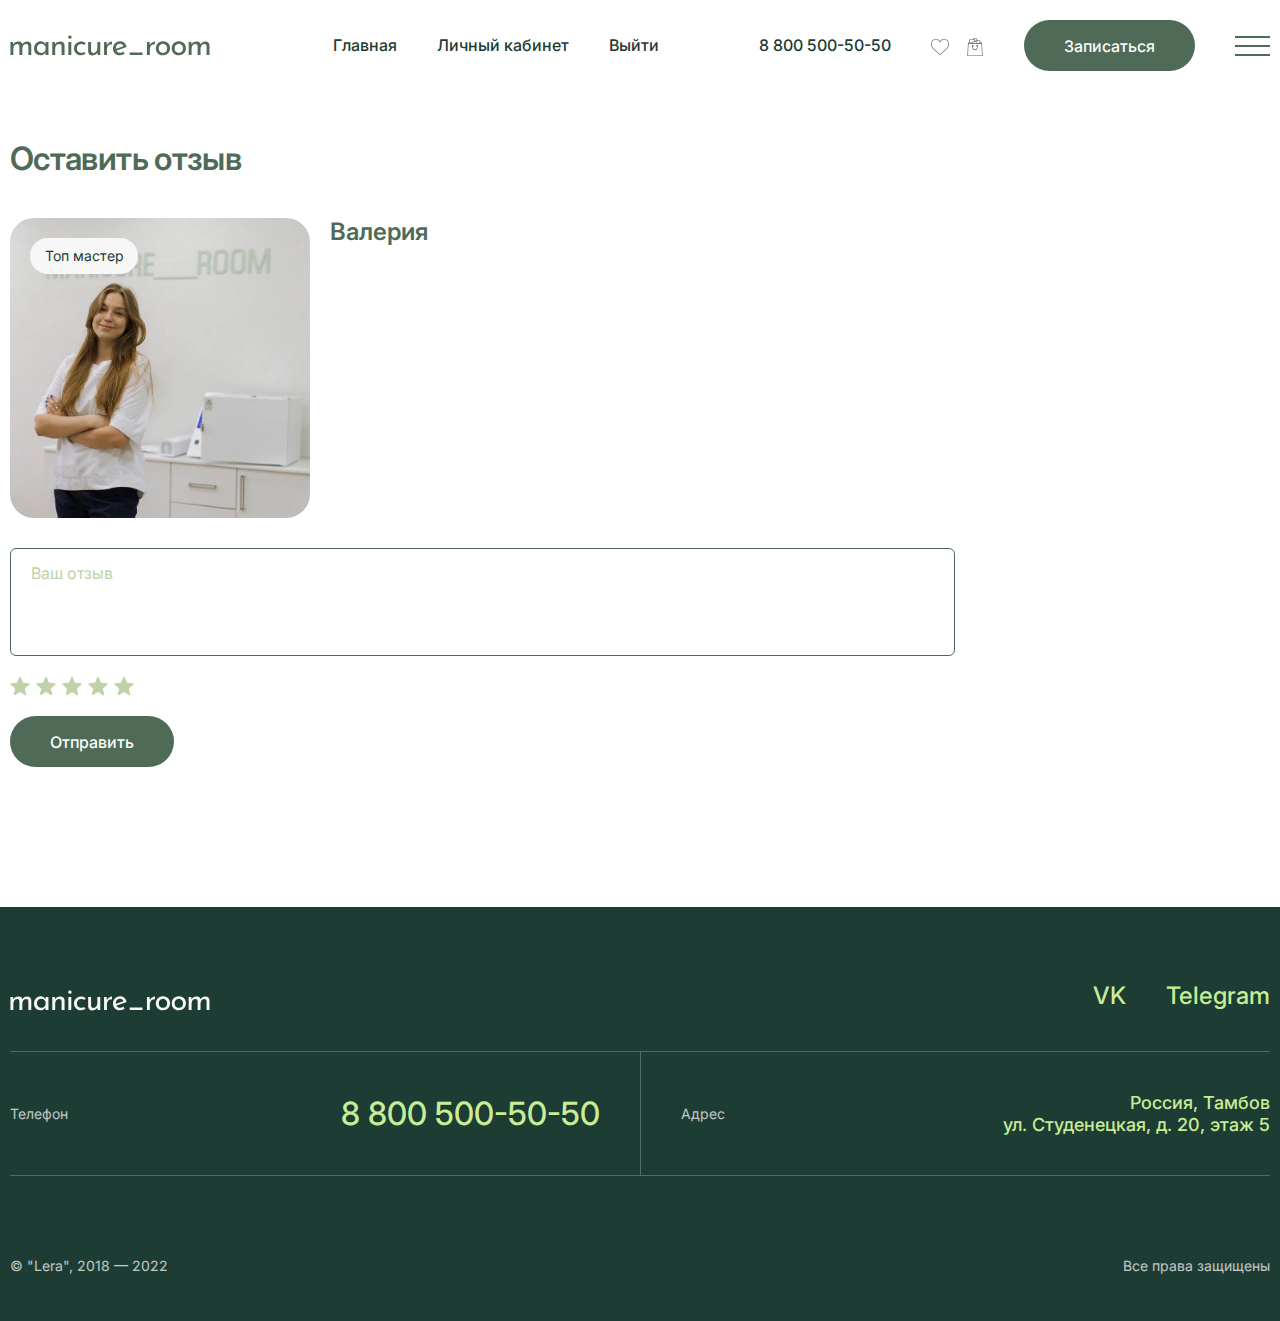
==== reviews-add.html @ ea7b8e36 "upd: Update 04.12" ====
<!DOCTYPE html>
<html lang="ru">

<head>
	<meta charset="UTF-8">
	<meta http-equiv="X-UA-Compatible" content="IE=edge">
	<meta name="viewport" content="width=device-width, initial-scale=1.0">
	<title>Lera - Добавить отзыв</title>
	<!-- styles -->
	<link rel="stylesheet" href="css/vendor.min.css">
	<link rel="stylesheet" href="css/app.min.css">
</head>

<body>
	<!-- wrapper -->
	<div class="wrapper">
		<!-- header -->
		<header class="header @@header" id="header">
			<div class="container">
				<div class="header__wrapper">
					<a href="index.html" class="header__logotype">
						<img src="img/logotype.svg" width="200px" height="21px" alt="Lera">
					</a>
					<nav class="nav header__nav">
						<ul class="nav__list">
							<li class="nav__item">
								<a href="index.html" class="nav__link">Главная</a>
							</li>
							<li class="nav__item">
								<a href="#" class="nav__link">Личный кабинет</a>
							</li>
							<li class="nav__item">
								<a href="#" class="nav__link">Выйти</a>
							</li>
							<!--<li class="nav__item @@services">
                        <a href="services.html" class="nav__link">Услуги и цены</a>
                    </li>
                    <li class="nav__item @@shop">
                        <a href="products.html" class="nav__link">Магазин</a>
                    </li>
                    <li class="nav__item @@contacts">
                        <a href="contacts.html" class="nav__link">Контакты</a>
                    </li>-->
						</ul>
					</nav>
					<div class="header__group">
						<a href="tel:88005005050" class="header__phone">8 800 500-50-50</a>
						<ul class="c-controls header__controls">
							<li class="c-controls__item">
								<a href="#" class="c-controls__elem">
									<svg class="c-controls__icon">
										<use xlink:href="img/sprite.svg#icon-like"></use>
									</svg>
									<!--<span class="c-controls__value">8</span>-->
								</a>
							</li>
							<li class="c-controls__item">
								<a href="#" class="c-controls__elem">
									<svg class="c-controls__icon">
										<use xlink:href="img/sprite.svg#icon-basket"></use>
									</svg>
									<!--<span class="c-controls__value">2</span>-->
								</a>
							</li>
						</ul>
						<a href="#" class="header__btn btn">Записаться</a>
						<button class="hamburger" id="hamburger-toggle" aria-label="Меню">
							<span class="hamburger__inner"></span>
							<span class="hamburger__inner"></span>
							<span class="hamburger__inner"></span>
						</button>
					</div>
				</div>
			</div>
		</header>
		<!-- end of header -->
		<!-- mobile menu -->
		<div class="mobile-menu" id="mobile-menu">
			<button class="mobile-menu__close" id="mobile-menu-close" aria-label="Закрыть">
				<svg class="mobile-menu__close-icon">
					<use xlink:href="img/sprite.svg#icon-close"></use>
				</svg>
			</button>
			<div class="mobile-menu__wrapper">
				<nav class="nav mobile-menu__nav">
					<ul class="nav__list">
						<li class="nav__item">
							<a href="index.html" class="nav__link">Главная</a>
						</li>
						<li class="nav__item">
							<a href="#" class="nav__link">Личный кабинет</a>
						</li>
						<li class="nav__item">
							<a href="#" class="nav__link">Редактировать</a>
						</li>
						<li class="nav__item">
							<a href="#" class="nav__link">Доход</a>
						</li>
						<li class="nav__item">
							<div class="nav__dropdown">
								<a href="#" class="nav__link">Статистика</a>
								<ul class="nav__submenu">
									<li class="nav__subitem">
										<a href="#" class="nav__sublink">Текстовый вид</a>
									</li>
									<li class="nav__subitem">
										<a href="#" class="nav__sublink">Графический вид</a>
									</li>
								</ul>
							</div>
						</li>
						<li class="nav__item">
							<div class="nav__dropdown">
								<a href="#" class="nav__link">Календари</a>
								<ul class="nav__submenu">
									<li class="nav__subitem">
										<a href="#" class="nav__sublink">Мой</a>
									</li>
									<li class="nav__subitem">
										<a href="#" class="nav__sublink">Ekaterina</a>
									</li>
									<li class="nav__subitem">
										<a href="#" class="nav__sublink">Irina</a>
									</li>
								</ul>
							</div>
						</li>
						<li class="nav__item">
							<a href="#" class="nav__link">Контакты</a>
						</li>
						<li class="nav__item">
							<a href="#" class="nav__link">Магазин</a>
						</li>
						<li class="nav__item">
							<a href="#" class="nav__link">Выйти</a>
						</li>
						<!--<li class="nav__item @@services">
                    <a href="services.html" class="nav__link">Услуги и цены</a>
                </li>
                <li class="nav__item @@shop">
                    <a href="products.html" class="nav__link">Магазин</a>
                </li>
                <li class="nav__item @@contacts">
                    <a href="contacts.html" class="nav__link">Контакты</a>
                </li>-->
					</ul>
				</nav>
				<div class="mobile-menu__group">
					<a href="tel:88005005050" class="mobile-menu__phone">8 800 500-50-50</a>
					<a href="#" class="mobile-menu__btn btn">Записаться</a>
				</div>
			</div>
		</div>
		<div class="mobile-menu-overlay" id="mobile-menu-overlay"></div>
		<!-- end of mobile mneu -->
		<!-- content -->
		<div class="wrapper__content">
			<!-- add reviews -->
			<div class="add-reviews" id="add-reviews">
				<div class="container">
					<div class="add-reviews__top">
						<h2 class="add-reviews__heading">Оставить отзыв</h2>
					</div>
					<div class="add-reviews__info">
						<picture class="add-reviews__img">
							<img src="img/masters-01.jpeg" alt="Image">
							<span class="add-reviews__status">Топ мастер</span>
						</picture>
						<div class="add-reviews__group">
							<h3 class="add-reviews__title">Валерия</h3>
						</div>
					</div>
					<form action="#" class="add-reviews-form add-reviews__form">
						<textarea class="textarea add-reviews-form__input" placeholder="Ваш отзыв" required></textarea>
						<div class="c-rating add-reviews-form__rating">
							<svg class="c-rating__star c-rating__star--active">
								<use xlink:href="img/sprite.svg#icon-star"></use>
							</svg>
							<svg class="c-rating__star c-rating__star--active">
								<use xlink:href="img/sprite.svg#icon-star"></use>
							</svg>
							<svg class="c-rating__star c-rating__star--active">
								<use xlink:href="img/sprite.svg#icon-star"></use>
							</svg>
							<svg class="c-rating__star c-rating__star--active">
								<use xlink:href="img/sprite.svg#icon-star"></use>
							</svg>
							<svg class="c-rating__star c-rating__star--active">
								<use xlink:href="img/sprite.svg#icon-star"></use>
							</svg>
						</div>
						<a href="signup-services.html" class="add-reviews-form__btn btn">Отправить</a>
					</form>
				</div>
			</div>
			<!-- end of add reviews -->
		</div>
		<!-- end of content -->
		<!-- footer -->
		<footer class="footer" id="footer">
			<div class="container">
				<div class="footer__wrapper footer__wrapper--top">
					<picture class="footer__logotype">
						<img src="img/logotype-white.svg" width="73px" height="30px" alt="Lera">
					</picture>
					<ul class="c-socials">
						<li class="c-socials__item">
							<a href="#" class="c-socials__link">VK</a>
						</li>
						<li class="c-socials__item">
							<a href="#" class="c-socials__link">Telegram</a>
						</li>
					</ul>
				</div>
				<div class="footer__wrapper footer__wrapper--main">
					<div class="footer__block">
						<span class="footer__help">Телефон</span>
						<a href="tel:88005005050" class="footer__number">8 800 500-50-50</a>
					</div>
					<div class="footer__block">
						<span class="footer__help">Адрес</span>
						<address class="footer__address">Россия, Тамбов <br>ул. Студенецкая, д. 20, этаж 5</address>
					</div>
				</div>
				<div class="footer__wrapper footer__wrapper--bottom">
					<p class="footer__copyright">© "Lera", 2018 — 2022</p>
					<p class="footer__copyright">Все права защищены</p>
				</div>
			</div>
		</footer>
		<!-- end of footer -->
	</div>
	<!-- end of wrapper -->
	<!-- scripts -->
	<script src="js/vendor.min.js"></script>
	<script src="js/app.min.js"></script>
</body>

</html>
---- css/app.min.css ----
body{position:relative;overflow-x:hidden;font-family:"Inter",sans-serif;font-size:16px;line-height:1.4;color:#1d3c34}ul,ol,li{display:block;padding:0;margin:0;list-style:none}h1,h2,h3,h4,h5,h6{margin:0;font-weight:normal}p{margin:0}a{display:inline-block;color:#1d3c34;text-decoration:none;-webkit-transition:all .25s ease-in-out;-o-transition:all .25s ease-in-out;transition:all .25s ease-in-out}a:hover{text-decoration:none;color:#1d3c34}a:active{color:#1d3c34}input[type=number]{-moz-appearance:textfield}input[type=number]::-webkit-outer-spin-button,input[type=number]::-webkit-inner-spin-button{display:none;-webkit-appearance:none;appearance:none;margin:0}input:-webkit-autofill{-webkit-animation-name:autofill;-webkit-animation-fill-mode:both}input:-webkit-autofill,input:-webkit-autofill:hover,input:-webkit-autofill:focus,input:-webkit-autofill:active{-webkit-box-shadow:0 0 0 30px #fff inset !important;border-radius:8px}picture{display:block}img{max-width:100%}svg{-webkit-transition:all .25s ease-in-out;-o-transition:all .25s ease-in-out;transition:all .25s ease-in-out}section+section{margin-top:100px}@media screen and (max-width: 767px){section+section{margin-top:50px}}.scroll-disabled{overflow:hidden}.container{margin:0 auto;padding:0 10px;max-width:1380px;width:100%}.btn{display:-webkit-box;display:-ms-flexbox;display:flex;-webkit-box-align:center;-ms-flex-align:center;align-items:center;-webkit-box-pack:center;-ms-flex-pack:center;justify-content:center;padding:17.5px 40px;width:-webkit-fit-content;width:-moz-fit-content;width:fit-content;font-size:16px;font-weight:500;line-height:1;color:#fbfbfb;background:#4f6b57;border:none;border-radius:50px;-webkit-transition:all .25s ease-in-out;-o-transition:all .25s ease-in-out;transition:all .25s ease-in-out}.btn:focus{outline:none}.btn:hover{color:#fbfbfb}.btn--lg{padding:25.5px 50px}.btn--white{color:#4f6b57;background:#fff}@media screen and (hover: hover){.btn:hover{background:#c0d2a7}}.input{-webkit-appearance:none;-moz-appearance:none;appearance:none;display:block;padding:14.75px 40px 14.75px 20px;width:100%;font-size:16px;font-weight:normal;line-height:1;color:#1d3c34;background:rgba(0,0,0,0);border:1px solid #4f6b57;border-radius:6px}.input::-webkit-input-placeholder{color:#c0d2a7}.input::-moz-placeholder{color:#c0d2a7}.input:-ms-input-placeholder{color:#c0d2a7}.input::-ms-input-placeholder{color:#c0d2a7}.input::placeholder{color:#c0d2a7}.input:focus{outline:none}.textarea{-webkit-appearance:none;-moz-appearance:none;appearance:none;resize:none;display:block;padding:14.75px 40px 14.75px 20px;width:100%;min-height:108px;font-size:16px;font-weight:normal;line-height:18px;color:#1d3c34;background:rgba(0,0,0,0);border:1px solid #4f6b57;border-radius:6px}.textarea::-webkit-input-placeholder{color:#c0d2a7}.textarea::-moz-placeholder{color:#c0d2a7}.textarea:-ms-input-placeholder{color:#c0d2a7}.textarea::-ms-input-placeholder{color:#c0d2a7}.textarea::placeholder{color:#c0d2a7}.textarea:focus{outline:none}.input-value{position:relative}.input-value::after{content:"₽";position:absolute;top:50%;right:20px;-webkit-transform:translateY(-50%);-ms-transform:translateY(-50%);transform:translateY(-50%)}.input-value__input{-webkit-appearance:none;-moz-appearance:none;appearance:none;display:block;padding:14.75px 40px 14.75px 20px;width:100%;font-size:16px;font-weight:normal;line-height:1;color:#1d3c34;background:rgba(0,0,0,0);border:1px solid #4f6b57;border-radius:6px}.input-value__input::-webkit-input-placeholder{color:#c0d2a7}.input-value__input::-moz-placeholder{color:#c0d2a7}.input-value__input:-ms-input-placeholder{color:#c0d2a7}.input-value__input::-ms-input-placeholder{color:#c0d2a7}.input-value__input::placeholder{color:#c0d2a7}.input-value__input:focus{outline:none}.square-checkbox{display:block;margin:0;overflow:hidden;cursor:pointer}@media screen and (hover: hover){.square-checkbox:hover .square-checkbox__inner{background:#f7f7f7}}.square-checkbox__input{display:none}.square-checkbox__input:checked~.square-checkbox__inner .square-checkbox__icon{background:#c0d2a7;border-color:#c0d2a7}.square-checkbox__input:checked~.square-checkbox__inner .square-checkbox__icon::before{opacity:1}.square-checkbox__input:checked~.square-checkbox__inner .square-checkbox__elem{-webkit-text-stroke:.3px;color:#4f6b57}.square-checkbox__inner{display:-webkit-box;display:-ms-flexbox;display:flex;-webkit-box-pack:justify;-ms-flex-pack:justify;justify-content:space-between;padding:16px 12px;width:100%;border-radius:10px;-webkit-transition:all .25s ease-in-out;-o-transition:all .25s ease-in-out;transition:all .25s ease-in-out}.square-checkbox__group{display:-webkit-box;display:-ms-flexbox;display:flex}.square-checkbox__icon{display:-webkit-box;display:-ms-flexbox;display:flex;-webkit-box-align:center;-ms-flex-align:center;align-items:center;-webkit-box-pack:center;-ms-flex-pack:center;justify-content:center;margin-right:10px;min-width:20px;width:20px;height:20px;border:1px solid #1d3c34;border-radius:4px;-webkit-transition:all .25s ease-in-out;-o-transition:all .25s ease-in-out;transition:all .25s ease-in-out}.square-checkbox__icon::before{content:"";display:block;min-width:14px;width:14px;height:14px;opacity:0;background-image:url(../img/sprite.svg#icon-mark);background-repeat:no-repeat;background-size:contain;background-position:center center;-webkit-transition:all .25s ease-in-out;-o-transition:all .25s ease-in-out;transition:all .25s ease-in-out}.square-checkbox__group+.square-checkbox__elem,.square-checkbox__elem+.square-checkbox__elem{margin-left:20px;white-space:nowrap}.square-checkbox__elem{display:block;font-size:16px;font-weight:normal;text-align:left;color:#1d3c34;-webkit-transition:all .25s ease-in-out;-o-transition:all .25s ease-in-out;transition:all .25s ease-in-out}.default-select .ss-main{width:-webkit-fit-content;width:-moz-fit-content;width:fit-content}.default-select .ss-main .ss-single-selected{padding:0;width:100%;height:100%;font-size:16px;font-weight:normal;line-height:1;color:#1d3c34;background:rgba(0,0,0,0);border:none;border-radius:0}.default-select .ss-main .ss-single-selected .placeholder .ss-disabled{color:#c0d2a7}.default-select .ss-main .ss-single-selected .placeholder{line-height:1}.default-select .ss-main .ss-single-selected .ss-arrow{margin:0 0 0 10px}.default-select .ss-main .ss-single-selected .ss-arrow span{padding:0;margin:0;width:16px;height:16px;background-image:url(../img/sprite.svg#icon-caret);background-repeat:no-repeat;background-size:contain;background-position:center center;border:0;-webkit-transform:none;-ms-transform:none;transform:none;-webkit-transition:all .25s ease-in-out;-o-transition:all .25s ease-in-out;transition:all .25s ease-in-out}.default-select .ss-main .ss-single-selected .ss-arrow span.arrow-up{-webkit-transform:translateY(0) rotate(180deg);-ms-transform:translateY(0) rotate(180deg);transform:translateY(0) rotate(180deg);margin:0}.default-select .ss-main .ss-single-selected .ss-arrow span.arrow-down{-webkit-transform:rotate(0);-ms-transform:rotate(0);transform:rotate(0)}.default-select .ss-main .ss-single-selected.ss-open-below,.default-select .ss-main .ss-single-selected.ss-open-above{border-radius:6px}.default-select .ss-main .ss-single-selected.ss-open-below+*{margin-top:7px}.default-select .ss-main .ss-single-selected.ss-open-above+*{-webkit-transform:scale(1) translateY(-7px);-ms-transform:scale(1) translateY(-7px);transform:scale(1) translateY(-7px);border-radius:6px}.default-select .ss-content .ss-search{display:none}.default-select .ss-content{z-index:99 !important;margin:0;margin-left:-17px;min-width:-webkit-min-content;min-width:-moz-min-content;min-width:min-content;width:-webkit-max-content;width:-moz-max-content;width:max-content;color:#4f6b57;background:#fff;border:1px solid #4f6b57;border-radius:6px}@media screen and (max-width: 767px){.default-select .ss-content{margin-left:0}}.default-select .ss-content .ss-list{padding:5px 0;max-height:118px}.default-select .ss-content .ss-list .ss-option{padding:10px 15px;font-size:16px;font-weight:normal;line-height:1;color:#1d3c34;cursor:pointer;-webkit-transition:all .25s ease-in-out;-o-transition:all .25s ease-in-out;transition:all .25s ease-in-out}.default-select .ss-content .ss-list .ss-option.ss-disabled:not(.ss-option-selected){display:none}.default-select .ss-option:first-child.ss-disabled.ss-option-selected{display:none}.default-select .ss-content .ss-list .ss-option.ss-disabled{display:none}.default-select .ss-content .ss-list .ss-option:hover,.default-select .ss-content .ss-list .ss-option.ss-highlighted{color:#4f6b57;background:rgba(0,0,0,0)}.default-select .ss-arrow .arrow-down{width:auto;height:auto;background:none}.multiple-select{margin-top:20px}.multiple-select .ss-main{width:100%}.multiple-select .ss-main .ss-multi-selected{padding:0;color:"Inter",sans-serif;background:rgba(0,0,0,0);border:1px solid #4f6b57;border-radius:6px}.multiple-select .ss-main .ss-multi-selected .ss-values .ss-disabled{margin:0;padding:5px 0 17px 0;font-size:16px;font-weight:normal;line-height:1}.multiple-select .ss-main .ss-multi-selected .ss-add{margin:19px 16px 0 5px}.multiple-select .ss-main .ss-multi-selected .ss-values{padding:12px 16px;margin-bottom:-12px}.multiple-select .ss-main .ss-multi-selected .ss-values .ss-value{margin:0;margin-right:12px;margin-bottom:12px;padding:6px;line-height:1;text-align:left}.multiple-select .ss-main .ss-single-selected{padding:0;width:100%;height:100%;font-size:16px;font-weight:normal;line-height:1;color:#1d3c34;background:rgba(0,0,0,0);border:none;border-radius:0}.multiple-select .ss-main .ss-single-selected .placeholder .ss-disabled{color:#c0d2a7}.multiple-select .ss-main .ss-single-selected .placeholder{line-height:1}.multiple-select .ss-main .ss-single-selected .ss-arrow{margin:0 0 0 10px}.multiple-select .ss-main .ss-single-selected .ss-arrow span{padding:0;margin:0;width:16px;height:16px;background-image:url(../img/sprite.svg#icon-caret);background-repeat:no-repeat;background-size:contain;background-position:center center;border:0;-webkit-transform:none;-ms-transform:none;transform:none;-webkit-transition:all .25s ease-in-out;-o-transition:all .25s ease-in-out;transition:all .25s ease-in-out}.multiple-select .ss-main .ss-single-selected .ss-arrow span.arrow-up{-webkit-transform:translateY(0) rotate(180deg);-ms-transform:translateY(0) rotate(180deg);transform:translateY(0) rotate(180deg);margin:0}.multiple-select .ss-main .ss-single-selected .ss-arrow span.arrow-down{-webkit-transform:rotate(0);-ms-transform:rotate(0);transform:rotate(0)}.multiple-select .ss-main .ss-single-selected.ss-open-below,.multiple-select .ss-main .ss-single-selected.ss-open-above{border-radius:6px}.multiple-select .ss-main .ss-single-selected.ss-open-below+*{margin-top:7px}.multiple-select .ss-main .ss-single-selected.ss-open-above+*{-webkit-transform:scale(1) translateY(-7px);-ms-transform:scale(1) translateY(-7px);transform:scale(1) translateY(-7px);border-radius:6px}.multiple-select .ss-content .ss-search{display:none}.multiple-select .ss-content{z-index:99 !important;margin:0;width:100%;color:#4f6b57;background:#fff;border:1px solid #4f6b57;border-radius:6px}@media screen and (max-width: 767px){.multiple-select .ss-content{margin-left:0}}.multiple-select .ss-content .ss-list{padding:5px 0;max-height:260px}.multiple-select .ss-main .ss-multi-selected .ss-values .ss-value{font-size:14px;color:#fff;background:#c0d2a7}.multiple-select .ss-optgroup-label{font-size:20px;font-weight:bold;text-transform:capitalize}.multiple-select .ss-content .ss-list .ss-option{padding:10px 15px;font-size:16px;font-weight:normal;line-height:1;color:#1d3c34;cursor:pointer;-webkit-transition:all .25s ease-in-out;-o-transition:all .25s ease-in-out;transition:all .25s ease-in-out}.multiple-select .ss-content .ss-list .ss-option.ss-disabled:not(.ss-option-selected){display:none}.multiple-select .ss-option:first-child.ss-disabled.ss-option-selected{display:none}.multiple-select .ss-content .ss-list .ss-option.ss-disabled{display:none}.multiple-select .ss-content .ss-list .ss-option:hover,.multiple-select .ss-content .ss-list .ss-option.ss-highlighted{color:#4f6b57;background:rgba(0,0,0,0)}.multiple-select .ss-arrow .arrow-down{width:auto;height:auto;background:none}.select-box{position:relative}.select-box__selected{display:-webkit-box;display:-ms-flexbox;display:flex;-webkit-box-align:center;-ms-flex-align:center;align-items:center;overflow:hidden;padding:28px 50px 28px 20px;width:100%;font-size:16px;font-weight:normal;line-height:1;color:#1d3c34;background:#c0d2a7;border-radius:6px;-webkit-box-ordinal-group:1;-ms-flex-order:0;order:0;cursor:pointer;-webkit-user-select:none;-moz-user-select:none;-ms-user-select:none;user-select:none}.select-box__selected::after{content:"";position:absolute;top:50%;right:20px;-webkit-transform:translateY(-50%);-ms-transform:translateY(-50%);transform:translateY(-50%);display:block;width:16px;height:16px;background-image:url(../img/sprite.svg#icon-caret);background-repeat:no-repeat;background-size:contain;background-position:center center;-webkit-transition:-webkit-transform .4s;transition:-webkit-transform .4s;-o-transition:transform .4s;transition:transform .4s;transition:transform .4s, -webkit-transform .4s}.select-box__selected--active::after{-webkit-transform:rotate(-180deg);-ms-transform:rotate(-180deg);transform:rotate(-180deg)}.select-box__value{display:block;margin-right:10px;padding:6px 2px;min-width:40px;text-align:center;color:#f7f7f7;background:#4f6b57;border-radius:50px}.select-box__container{position:absolute;top:84px;z-index:10;width:100%;padding:5px 0;visibility:hidden;opacity:0;background:#c0d2a7;border-radius:6px;-webkit-transition:all .25s ease;-o-transition:all .25s ease;transition:all .25s ease;pointer-events:none}.select-box__container--active{visibility:visible;opacity:1;pointer-events:all}.select-box__container--active .select-box__option{opacity:1;-webkit-transition:opacity .25s ease-in-out .05s,color .25s ease-in-out;-o-transition:opacity .25s ease-in-out .05s,color .25s ease-in-out;transition:opacity .25s ease-in-out .05s,color .25s ease-in-out}.select-box__wrap{max-height:258px;overflow-y:auto}.select-box__scroll{overflow:hidden}.select-box__option{padding:15px 20px;width:100%;min-width:-webkit-max-content;min-width:-moz-max-content;min-width:max-content;opacity:0;-webkit-transition:opacity .25s ease-in-out,color .25s ease-in-out;-o-transition:opacity .25s ease-in-out,color .25s ease-in-out;transition:opacity .25s ease-in-out,color .25s ease-in-out}@media screen and (hover: hover){.select-box__option:hover{color:#4f6b57}}.select-box__radio{display:none}.select-box__radio:checked+label{color:#1d3c34}.select-box__label{display:-webkit-box;display:-ms-flexbox;display:flex;-webkit-box-align:center;-ms-flex-align:center;align-items:center;margin:0;font-size:16px;font-weight:normal;cursor:pointer}.flatpickr-calendar{overflow:hidden;border:1px solid #1d3c34;-webkit-box-shadow:none;box-shadow:none}.flatpickr-calendar::before,.flatpickr-calendar::after{display:none}.flatpickr-calendar .flatpickr-prev-month::before{content:"";display:block;min-width:18px;width:18px;height:18px;background-image:url(../img/sprite.svg#icon-arrow-right);background-repeat:no-repeat;background-size:contain;background-position:center center;-webkit-transform:rotate(180deg);-ms-transform:rotate(180deg);transform:rotate(180deg)}.flatpickr-calendar .flatpickr-next-month::before{content:"";display:block;min-width:18px;width:18px;height:18px;background-image:url(../img/sprite.svg#icon-arrow-right);background-repeat:no-repeat;background-size:contain;background-position:center center}.flatpickr-calendar .flatpickr-months .flatpickr-prev-month svg,.flatpickr-calendar .flatpickr-months .flatpickr-next-month svg{display:none}.flatpickr-calendar .numInputWrapper:hover{background:#f7f7f7}.flatpickr-calendar .numInputWrapper span{border-color:#f7f7f7}.flatpickr-calendar .numInputWrapper span.arrowUp:after{border-bottom:4px solid #1d3c34}.flatpickr-calendar .flatpickr-current-month .numInputWrapper span.arrowDown:after{border-top:4px solid #1d3c34}.flatpickr-calendar .flatpickr-current-month input.cur-year{font-weight:normal;color:#1d3c34}.flatpickr-calendar span.flatpickr-weekday{color:#1d3c34}.flatpickr-calendar .flatpickr-day.today{border-color:#c0d2a7}.flatpickr-calendar .flatpickr-day{color:#1d3c34}.flatpickr-calendar .flatpickr-day.flatpickr-disabled{background:rgba(0,0,0,.05)}.flatpickr-calendar .flatpickr-day.inRange,.flatpickr-calendar .flatpickr-day.prevMonthDay.inRange,.flatpickr-calendar .flatpickr-day.nextMonthDay.inRange,.flatpickr-calendar .flatpickr-day.today.inRange,.flatpickr-calendar .flatpickr-day.prevMonthDay.today.inRange,.flatpickr-calendar .flatpickr-day.nextMonthDay.today.inRange,.flatpickr-calendar .flatpickr-day:hover,.flatpickr-calendar .flatpickr-day.prevMonthDay:hover,.flatpickr-calendar .flatpickr-day.nextMonthDay:hover,.flatpickr-calendar .flatpickr-day:focus,.flatpickr-calendar .flatpickr-day.prevMonthDay:focus,.flatpickr-calendar .flatpickr-day.nextMonthDay:focus{color:#1d3c34;background:#f7f7f7;border-color:#f7f7f7}.flatpickr-calendar .flatpickr-day.selected,.flatpickr-calendar .flatpickr-day.startRange,.flatpickr-calendar .flatpickr-day.endRange,.flatpickr-calendar .flatpickr-day.selected.inRange,.flatpickr-calendar .flatpickr-day.startRange.inRange,.flatpickr-calendar .flatpickr-day.endRange.inRange,.flatpickr-calendar .flatpickr-day.selected:focus,.flatpickr-calendar .flatpickr-day.startRange:focus,.flatpickr-calendar .flatpickr-day.endRange:focus,.flatpickr-calendar .flatpickr-day.selected:hover,.flatpickr-calendar .flatpickr-day.startRange:hover,.flatpickr-calendar .flatpickr-day.endRange:hover,.flatpickr-calendar .flatpickr-day.selected.prevMonthDay,.flatpickr-calendar .flatpickr-day.startRange.prevMonthDay,.flatpickr-calendar .flatpickr-day.endRange.prevMonthDay,.flatpickr-calendar .flatpickr-day.selected.nextMonthDay,.flatpickr-calendar .flatpickr-day.startRange.nextMonthDay,.flatpickr-calendar .flatpickr-day.endRange.nextMonthDay{color:#fff;background:#c0d2a7;border-color:#c0d2a7}.flatpickr-calendar .flatpickr-time input{color:#1d3c34}.flatpickr-calendar .flatpickr-time input:hover,.flatpickr-calendar .flatpickr-time .flatpickr-am-pm:hover,.flatpickr-calendar .flatpickr-time input:focus,.flatpickr-calendar .flatpickr-time .flatpickr-am-pm:focus{background:#f7f7f7}.xdsoft_datetimepicker{background:#fff !important;border:1px solid #4f6b57 !important;border-radius:10px !important}.xdsoft_datetimepicker .xdsoft_calendar td.xdsoft_default,.xdsoft_datetimepicker .xdsoft_timepicker .xdsoft_time_box>div>div.xdsoft_current{background:#c0d2a7 !important;-webkit-box-shadow:#c0d2a7 0 1px 3px 0 inset !important;box-shadow:#c0d2a7 0 1px 3px 0 inset !important}.xdsoft_datetimepicker .xdsoft_calendar th{color:#4f6b57 !important;background:#fbfbfb !important}.xdsoft_datetimepicker .xdsoft_calendar td.xdsoft_other_month,.xdsoft_datetimepicker .xdsoft_calendar td.xdsoft_disabled,.xdsoft_datetimepicker .xdsoft_time_box>div>div.xdsoft_disabled{opacity:.2 !important}.xdsoft_datetimepicker .xdsoft_calendar td:not(.xdsoft_disabled),.xdsoft_datetimepicker .xdsoft_calendar th:not(.xdsoft_disabled){color:#4f6b57 !important;background:#fff !important;border:1px solid #4f6b57 !important}.xdsoft_date.xdsoft_disabled{opacity:.2 !important;border:1px solid #4f6b57 !important}.xdsoft_datetimepicker .xdsoft_calendar td:hover,.xdsoft_datetimepicker .xdsoft_timepicker .xdsoft_time_box>div>div:hover{color:#fff !important;background:#c0d2a7 !important}.xdsoft_datetimepicker .xdsoft_timepicker .xdsoft_time_box{border-bottom:1px solid #4f6b57 !important}.xdsoft_datetimepicker .xdsoft_calendar td.xdsoft_current{color:#fff !important;background:#c0d2a7 !important;-webkit-box-shadow:#c0d2a7 0 1px 3px 0 inset !important;box-shadow:#c0d2a7 0 1px 3px 0 inset !important}.xdsoft_datetimepicker .xdsoft_calendar td.xdsoft_today{font-weight:bold !important;color:#4f6b57 !important;background:#fff !important;-webkit-box-shadow:#fff 0 1px 3px 0 inset !important;box-shadow:#fff 0 1px 3px 0 inset !important}.xdsoft_time_box{border:1px solid #4f6b57 !important}.xdsoft_time_box.xdsoft_scroller_box{border-top:none !important}.xdsoft_datetimepicker .xdsoft_timepicker .xdsoft_time_box>div>div{color:#4f6b57 !important;background:#f7f7f7 !important;border-top:1px solid #4f6b57 !important}.xdsoft_time:last-child{border-bottom:1px solid #4f6b57 !important}.xdsoft_datetimepicker .xdsoft_label{color:#4f6b57 !important}@-webkit-keyframes autofill{to{color:inherit;background:rgba(0,0,0,0)}}@keyframes autofill{to{color:inherit;background:rgba(0,0,0,0)}}.c-controls{display:-webkit-box;display:-ms-flexbox;display:flex;-webkit-box-align:center;-ms-flex-align:center;align-items:center}.c-controls__item+.c-controls__item{margin-left:17px}.c-controls__elem{position:relative}.c-controls__icon{min-width:18px;width:18px;height:18px;color:#4f6b57}.c-controls__value{position:absolute;top:-7px;right:-7px;display:block;min-width:15px;width:15px;height:15px;font-size:11px;font-weight:normal;line-height:15px;text-align:center;color:#fbf8f2;background:#4f6b57;border-radius:50%}.c-socials{display:-webkit-box;display:-ms-flexbox;display:flex;-webkit-box-align:center;-ms-flex-align:center;align-items:center}.c-socials--dark .c-socials__link{color:#1d3c34}.c-socials--dark .c-socials__link:hover{color:#c8ed95}@media screen and (hover: hover){.c-socials--dark .c-socials__link:hover{color:#c0d2a7}}.c-socials__item+.c-socials__item{margin-left:40px}@media screen and (max-width: 767px){.c-socials__item+.c-socials__item{margin-left:25px}}.c-socials__link{display:block;font-size:24px;font-weight:500;line-height:1.2;color:#c8ed95}.c-socials__link:hover{color:#c8ed95}@media screen and (hover: hover){.c-socials__link:hover{color:#c0d2a7}}@media screen and (max-width: 767px){.c-accordeon{display:none}}.c-accordeon__item{padding-bottom:25px;border-bottom:1px solid #4f6b57;-webkit-transition:all .2s linear;-o-transition:all .2s linear;transition:all .2s linear}.c-accordeon__item.is--open .c-accordeon__trigger::after{-webkit-transform:rotate(135deg);-ms-transform:rotate(135deg);transform:rotate(135deg)}.c-accordeon__item.is--open .c-accordeon__img{min-width:270px;width:270px;height:270px}@media screen and (min-width: 768px)and (max-width: 1023px){.c-accordeon__item.is--open .c-accordeon__img{min-width:240px;width:240px;height:240px}}.c-accordeon__item.is--open .c-accordeon__group{padding-left:80px}@media screen and (min-width: 768px)and (max-width: 1023px){.c-accordeon__item.is--open .c-accordeon__group{padding-left:40px}}.c-accordeon__item.is--open .c-accordeon__rating .c-rating__star{min-width:20px;width:20px;height:20px}.c-accordeon__item.is--open .c-accordeon__inner{opacity:1;-webkit-transition:all .2s linear .2s;-o-transition:all .2s linear .2s;transition:all .2s linear .2s}.c-accordeon__item+.c-accordeon__item{margin-top:25px}@media screen and (max-width: 767px){.c-accordeon__item+.c-accordeon__item{margin-top:20px}}.c-accordeon__trigger{position:relative;display:-webkit-box;display:-ms-flexbox;display:flex;-webkit-box-align:start;-ms-flex-align:start;align-items:flex-start;padding:0;width:100%;text-align:left;color:#1d3c34;background:rgba(0,0,0,0);border:none;border-radius:0;-webkit-user-select:none;-moz-user-select:none;-ms-user-select:none;user-select:none;cursor:pointer}.c-accordeon__trigger::after{content:"";position:absolute;top:40px;right:0;display:block;min-width:24px;width:24px;height:24px;background-image:url(../img/sprite.svg#icon-plus);background-repeat:no-repeat;background-size:contain;background-position:center center;-webkit-transition:all .2s linear;-o-transition:all .2s linear;transition:all .2s linear}.c-accordeon__img{position:relative;overflow:hidden;min-width:106px;width:106px;height:106px;border-radius:24px;-webkit-transition:all .2s linear;-o-transition:all .2s linear;transition:all .2s linear}.c-accordeon__img img{display:block;width:100%;height:100%;-o-object-fit:cover;object-fit:cover}.c-accordeon__group{padding-top:15px;padding-left:244px;-webkit-transition:all .2s linear;-o-transition:all .2s linear;transition:all .2s linear}@media screen and (min-width: 768px)and (max-width: 1023px){.c-accordeon__group{padding-left:174px}}.c-accordeon__title{display:block;font-size:24px;font-weight:600;color:#4f6b57}.c-accordeon__help{display:block;font-size:16px;font-weight:normal}.c-accordeon__rating{margin-top:12px}.c-accordeon__rating .c-rating__star{min-width:12px;width:12px;height:12px}.c-accordeon__wrapper{display:none;padding-top:20px}.c-accordeon__inner{display:-webkit-box;display:-ms-flexbox;display:flex;-webkit-box-pack:justify;-ms-flex-pack:justify;justify-content:space-between;opacity:0;-webkit-transition:all .2s linear;-o-transition:all .2s linear;transition:all .2s linear}.c-accordeon__left{max-width:270px;min-width:270px;width:100%}@media screen and (min-width: 768px)and (max-width: 1023px){.c-accordeon__left{max-width:240px;min-width:240px}}.c-accordeon__btn{width:100%}.c-accordeon__right{padding-left:80px;width:100%}@media screen and (min-width: 768px)and (max-width: 1023px){.c-accordeon__right{padding-left:40px}}@media screen and (min-width: 768px){.c-selected{display:none}}.c-selected .ss-main{width:100%}.c-selected .ss-main .ss-single-selected{padding:30px 20px;width:100%;height:100%;font-size:24px;font-weight:600;line-height:1;color:#4f6b57;background:#c0d2a7;border:none;border-radius:6px}.c-selected .ss-main .ss-single-selected .placeholder{line-height:1}.c-selected .ss-main .ss-single-selected .ss-arrow{margin:0 0 0 20px}.c-selected .ss-main .ss-single-selected .ss-arrow span{padding:0;margin:0;width:16px;height:16px;background-image:url(../img/sprite.svg#icon-caret);background-repeat:no-repeat;background-size:contain;background-position:center center;border:0;-webkit-transform:none;-ms-transform:none;transform:none;-webkit-transition:all .25s ease-in-out;-o-transition:all .25s ease-in-out;transition:all .25s ease-in-out}.c-selected .ss-main .ss-single-selected .ss-arrow span.arrow-up{-webkit-transform:translateY(0) rotate(180deg);-ms-transform:translateY(0) rotate(180deg);transform:translateY(0) rotate(180deg);margin:0}.c-selected .ss-main .ss-single-selected .ss-arrow span.arrow-down{-webkit-transform:rotate(0);-ms-transform:rotate(0);transform:rotate(0)}.c-selected .ss-main .ss-single-selected.ss-open-below,.c-selected .ss-main .ss-single-selected.ss-open-above{border-radius:6px}.c-selected .ss-main .ss-single-selected.ss-open-below+*{margin-top:0}.c-selected .ss-main .ss-single-selected.ss-open-above+*{-webkit-transform:scale(1) translateY(-7px);-ms-transform:scale(1) translateY(-7px);transform:scale(1) translateY(-7px);border-radius:6px}.c-selected .ss-content .ss-search{display:none}.c-selected .ss-content{z-index:99 !important;margin:0;width:100%;color:#4f6b57;background:#c0d2a7;border:0;border-radius:6px}.c-selected .ss-content .ss-list{padding:0;max-height:174.38px}.c-selected .ss-content .ss-list .ss-option{padding:25px 20px;font-size:24px;font-weight:600;line-height:1;color:#4f6b57;cursor:pointer;-webkit-transition:all .25s ease-in-out;-o-transition:all .25s ease-in-out;transition:all .25s ease-in-out}.c-selected .ss-content .ss-list .ss-option.ss-disabled:not(.ss-option-selected){display:none}.c-selected .ss-option:first-child.ss-disabled.ss-option-selected{display:none}.c-selected .ss-content .ss-list .ss-option.ss-disabled{display:none}.c-selected .ss-content .ss-list .ss-option:hover,.c-selected .ss-content .ss-list .ss-option.ss-highlighted{color:#4f6b57}.c-selected .ss-arrow .arrow-down{width:auto;height:auto;background:none}.c-selected__controls{margin-bottom:25px}.c-selected__help{display:block;margin-bottom:10px;font-size:24px;font-weight:600;color:#4f6b57}.c-selected__wrapper{display:none}.c-selected__wrapper--active{display:block}.c-quote{position:relative;display:-webkit-box;display:-ms-flexbox;display:flex;-webkit-box-align:start;-ms-flex-align:start;align-items:flex-start}@media screen and (max-width: 767px){.c-quote{padding-bottom:10px}}.c-quote__img{overflow:hidden;margin-right:50px;max-width:120px;min-width:120px;height:100px;border-radius:12px}.c-quote__img img{display:block;width:100%;height:100%;-o-object-fit:cover;object-fit:cover}@media screen and (max-width: 767px){.c-quote__img{margin-right:25px}}.c-quote__quote{font-size:32px;font-weight:normal;line-height:1.2;color:#4f6b57}@media screen and (max-width: 767px){.c-quote__quote{font-size:24px}}.c-quote__signature{margin-top:5px;max-width:191px;min-width:191px;height:69px}.c-quote__signature img{display:block;width:100%;height:100%;-o-object-fit:cover;object-fit:cover}.c-quote__decor{display:block;margin-top:22px;min-width:156px;width:156px;height:98px}.c-quote__decor img{display:block;width:100%;height:100%;-o-object-fit:contain;object-fit:contain}@media screen and (max-width: 767px){.c-quote__decor{position:absolute;top:100px;left:0;min-width:96px;width:96px;height:60px}}.c-list__item{display:-webkit-box;display:-ms-flexbox;display:flex;-webkit-box-align:start;-ms-flex-align:start;align-items:flex-start;font-size:16px;font-weight:normal}.c-list__item::before{content:"›";display:block;margin-top:-1px;margin-right:5px;font-size:16px;font-weight:900;color:#4f6b57}.c-list__item+.c-list__item{margin-top:7px}.c-like{display:-webkit-box;display:-ms-flexbox;display:flex;-webkit-box-align:center;-ms-flex-align:center;align-items:center;-webkit-box-pack:center;-ms-flex-pack:center;justify-content:center;padding:0;min-width:30px;width:30px;height:26px;font-size:0;background:rgba(0,0,0,0);border:none;border-radius:0}.c-like:focus{outline:none}.c-like--filled .c-like__icon{color:#1d3c34}.c-like__icon{min-width:30px;width:30px;height:26px;color:#1d3c34}.c-quantity{position:relative;overflow:hidden;display:-webkit-box;display:-ms-flexbox;display:flex;-webkit-box-align:center;-ms-flex-align:center;align-items:center;width:-webkit-fit-content;width:-moz-fit-content;width:fit-content;text-align:center;border:none}.c-quantity__value{position:relative;z-index:1;display:block;-webkit-appearance:none;-moz-appearance:none;appearance:none;padding:0;max-width:40px;width:-webkit-fit-content;width:-moz-fit-content;width:fit-content;overflow:hidden;font-size:32px;font-weight:500;line-height:1;text-align:center;color:#4f6b57;background:rgba(0,0,0,0);border:none;border-radius:0;pointer-events:none;-webkit-transition:color .25s ease-in-out;-o-transition:color .25s ease-in-out;transition:color .25s ease-in-out}.c-quantity__value:focus{outline:none}.c-quantity__btn{position:relative;display:-webkit-box;display:-ms-flexbox;display:flex;-webkit-box-align:center;-ms-flex-align:center;align-items:center;-webkit-box-pack:center;-ms-flex-pack:center;justify-content:center;padding:0;width:16px;height:16px;background:rgba(0,0,0,0);border:none;border-radius:0;-webkit-transition:none;-o-transition:none;transition:none}.c-quantity__btn:focus{outline:none}.c-quantity__btn--minus{margin-right:5px}.c-quantity__btn--plus{margin-left:5px}.c-quantity__icon{display:block;width:16px;height:16px;color:#4f6b57}.c-ol{counter-reset:ol-list}.c-ol__item{display:-webkit-box;display:-ms-flexbox;display:flex;-webkit-box-align:start;-ms-flex-align:start;align-items:flex-start;font-size:16px;font-weight:normal;color:#1d3c34}.c-ol__item::before{counter-increment:ol-list;content:counter(ol-list) ".";display:block;margin-right:5px}.c-pagination{display:-webkit-box;display:-ms-flexbox;display:flex;-webkit-box-align:center;-ms-flex-align:center;align-items:center}.c-pagination__item--active .c-pagination__elem{color:#fff;background:#4f6b57}.c-pagination__item+.c-pagination__item{margin-left:5px}.c-pagination__elem{display:-webkit-box;display:-ms-flexbox;display:flex;-webkit-box-align:center;-ms-flex-align:center;align-items:center;padding:11px 14px;font-size:16px;font-weight:normal;line-height:1;color:#1d3c34;border:1px solid #4f6b57;border-radius:6px}@media screen and (hover: hover){.c-pagination__elem:hover{color:#fff;background:#4f6b57}.c-pagination__elem:hover .c-pagination__icon{color:#fff}}.c-pagination__icon{margin-left:8px;min-width:12px;width:12px;height:12px;color:#1d3c34}.c-message{position:fixed;top:91px;right:0;left:0;z-index:200;display:none;text-align:center;color:#fff;background:#c0d2a7}.c-message--active{display:block}@media screen and (max-width: 1023px){.c-message{top:65px}}.c-message__title{display:block;padding:18px 16px;font-size:16px;font-weight:500;line-height:1}@media screen and (max-width: 1023px){.c-message__title{padding:12px 16px}}@media screen and (max-width: 767px){.c-message__title{font-size:12px}}.c-message__title+.c-message__title{border-top:1px solid #fff}.c-rating{display:-webkit-box;display:-ms-flexbox;display:flex;-webkit-box-align:center;-ms-flex-align:center;align-items:center}.c-rating__star{min-width:20px;width:20px;height:20px;color:#ededed}.c-rating__star--active{color:#c0d2a7}.c-rating__star+.c-rating__star{margin-left:6px}.header{position:fixed;top:0;right:0;left:0;z-index:900;width:100%;background:#fff}.header--inner .header__wrapper{border-bottom:1px solid #4f6b57}.header__wrapper{display:-webkit-box;display:-ms-flexbox;display:flex;-webkit-box-align:center;-ms-flex-align:center;align-items:center;-webkit-box-pack:justify;-ms-flex-pack:justify;justify-content:space-between;padding:20px 0}@media screen and (max-width: 1023px){.header__wrapper{padding:15px 0 20px}}.header__logotype{max-width:200px;width:100%;height:auto}.header__logotype img{display:block;width:100%;height:100%;-o-object-fit:contain;object-fit:contain}.header__nav{margin-left:auto}@media screen and (max-width: 1199px){.header__nav{display:none}}.header__group{display:-webkit-box;display:-ms-flexbox;display:flex;-webkit-box-align:center;-ms-flex-align:center;align-items:center;margin-left:100px}@media screen and (min-width: 1024px)and (max-width: 1199px){.header__group{margin-left:60px}}.header__phone{display:block;font-size:16px;font-weight:500}@media screen and (hover: hover){.header__phone:hover{color:#c0d2a7}}@media screen and (max-width: 1023px){.header__phone{display:none}}.header__controls{margin-left:40px}@media screen and (max-width: 1023px){.header__controls{margin-left:0}}.header__btn{margin-left:40px}@media screen and (max-width: 1023px){.header__btn{display:none}}.nav__list{display:-webkit-box;display:-ms-flexbox;display:flex;-webkit-box-align:center;-ms-flex-align:center;align-items:center}@media screen and (max-width: 1023px){.nav__list{-webkit-box-orient:vertical;-webkit-box-direction:normal;-ms-flex-direction:column;flex-direction:column}}.nav__submenu{display:none;margin-top:15px}.nav__dropdown .nav__link{position:relative}.nav__dropdown .nav__link::after{content:"";position:absolute;top:50%;right:-10px;-webkit-transform:translate(100%, -50%);-ms-transform:translate(100%, -50%);transform:translate(100%, -50%);display:block;margin-left:12px;min-width:12px;width:12px;height:12px;background-image:url(../img/sprite.svg#icon-caret);background-repeat:no-repeat;background-size:contain;background-position:center center;-webkit-transition:all .25s ease;-o-transition:all .25s ease;transition:all .25s ease}.nav__dropdown.is--open .nav__link::after{-webkit-transform:translate(100%, -50%) rotate(180deg);-ms-transform:translate(100%, -50%) rotate(180deg);transform:translate(100%, -50%) rotate(180deg)}@media screen and (min-width: 1024px){.nav__item{position:relative}.nav__item--active::before{content:"";position:absolute;top:-3px;left:50%;-webkit-transform:translate(-50%, -100%);-ms-transform:translate(-50%, -100%);transform:translate(-50%, -100%);display:block;width:1px;height:31px;background:#1d3c34}.nav__item--active::after{content:"";position:absolute;bottom:-3px;left:50%;-webkit-transform:translate(-50%, 100%);-ms-transform:translate(-50%, 100%);transform:translate(-50%, 100%);display:block;width:1px;height:31px;background:#1d3c34}}@media screen and (max-width: 1023px){.nav__item--active .nav__link{border-bottom:1px solid #1d3c34}}.nav__item+.nav__item{margin-left:40px}@media screen and (max-width: 1023px){.nav__item+.nav__item{margin-top:40px;margin-left:0}}.nav__subitem+.nav__subitem{margin-top:10px}.nav__link{display:block;width:-webkit-fit-content;width:-moz-fit-content;width:fit-content;font-size:16px;font-weight:500}@media screen and (hover: hover){.nav__link:hover{color:#c0d2a7}}.nav__sublink{display:block;width:-webkit-fit-content;width:-moz-fit-content;width:fit-content;font-size:15px;font-weight:500}@media screen and (hover: hover){.nav__sublink:hover{color:#c0d2a7}}.hamburger{position:relative;display:block;margin-left:40px;padding:0;min-width:35px;width:35px;height:30px;background:rgba(0,0,0,0);border:none;border-radius:0}.hamburger:focus{outline:none}.hamburger__inner{display:block;position:absolute;right:0;left:0;width:100%;height:2px;background:#4f6b57;-webkit-transition:all .25s ease-in-out;-o-transition:all .25s ease-in-out;transition:all .25s ease-in-out}.hamburger__inner:first-child{top:5.5px}.hamburger__inner:nth-child(2){top:14.5px}.hamburger__inner:last-child{top:23.5px}.mobile-menu{position:fixed;top:0;right:0;bottom:0;z-index:1010;-webkit-transform:translateX(104%);-ms-transform:translateX(104%);transform:translateX(104%);overflow:hidden;width:35%;height:100%;background:#fff;-webkit-transition:all .25s ease-in-out;-o-transition:all .25s ease-in-out;transition:all .25s ease-in-out}.mobile-menu--active{-webkit-transform:translateX(0);-ms-transform:translateX(0);transform:translateX(0)}.mobile-menu--active .mobile-menu__close,.mobile-menu--active .mobile-menu__wrapper{opacity:1;-webkit-transition:all .25s ease-in-out .25s;-o-transition:all .25s ease-in-out .25s;transition:all .25s ease-in-out .25s}@media screen and (min-width: 768px)and (max-width: 1023px){.mobile-menu{width:50%}}@media screen and (max-width: 767px){.mobile-menu{width:100%}}.mobile-menu__close{position:absolute;top:15px;right:10px;display:-webkit-box;display:-ms-flexbox;display:flex;-webkit-box-align:center;-ms-flex-align:center;align-items:center;-webkit-box-pack:center;-ms-flex-pack:center;justify-content:center;padding:0;min-width:35px;width:35px;height:30px;font-size:0;opacity:0;background:rgba(0,0,0,0);border:none;border-radius:0}.mobile-menu__close:focus{outline:none}.mobile-menu__close-icon{min-width:20px;width:20px;height:20px;color:#4f6b57}.mobile-menu__wrapper{display:-webkit-box;display:-ms-flexbox;display:flex;-webkit-box-orient:vertical;-webkit-box-direction:normal;-ms-flex-direction:column;flex-direction:column;-webkit-box-pack:justify;-ms-flex-pack:justify;justify-content:space-between;padding:50px 60px;height:100%;max-height:100vh;overflow-x:hidden;overflow-y:auto;opacity:0;-webkit-transition:opacity .25s ease-in-out;-o-transition:opacity .25s ease-in-out;transition:opacity .25s ease-in-out}.mobile-menu__nav{margin-top:auto;margin-bottom:auto}.mobile-menu__nav .nav__list{-webkit-box-orient:vertical;-webkit-box-direction:normal;-ms-flex-direction:column;flex-direction:column}.mobile-menu__nav .nav__item+.nav__item{margin-top:30px;margin-left:0}.mobile-menu__nav .nav__link,.mobile-menu__nav .nav__sublink{margin-right:auto;margin-left:auto;text-align:center}.mobile-menu__nav+.mobile-menu__group{margin-top:80px}.mobile-menu__phone{display:block;font-size:16px;font-weight:500;text-align:center}.mobile-menu__btn{margin-top:20px;width:100%}.mobile-menu-overlay{position:fixed;top:0;right:0;bottom:0;left:0;z-index:1000;display:block;visibility:hidden;width:100%;height:100%;opacity:0;background:rgba(38,38,38,.65);pointer-events:none;-webkit-transition:all .25s ease-in-out;-o-transition:all .25s ease-in-out;transition:all .25s ease-in-out}.mobile-menu-overlay--active{visibility:visible;opacity:1;pointer-events:all}@media screen and (max-width: 767px){.mobile-menu-overlay{display:none}}.breadcrumb{margin-bottom:30px}.breadcrumb__list{display:-webkit-box;display:-ms-flexbox;display:flex;-webkit-box-align:start;-ms-flex-align:start;align-items:flex-start}.breadcrumb__item{display:-webkit-box;display:-ms-flexbox;display:flex;-webkit-box-align:start;-ms-flex-align:start;align-items:flex-start}.breadcrumb__item+.breadcrumb__item::before{content:"";display:block;margin:9px 10px 0;width:10px;height:1px;background:#4f6b57}.breadcrumb__icon{margin-right:10px;min-width:13px;width:13px;height:13px;color:#4f6b57}.breadcrumb__link{display:-webkit-box;display:-ms-flexbox;display:flex;-webkit-box-align:center;-ms-flex-align:center;align-items:center;font-size:14px;font-weight:normal;color:#4f6b57}.breadcrumb__link:hover{color:#4f6b57}@media screen and (hover: hover){.breadcrumb__link:hover{color:#c0d2a7}.breadcrumb__link:hover .breadcrumb__icon{color:#c0d2a7}}.tabs__list{display:-webkit-box;display:-ms-flexbox;display:flex;-webkit-box-align:center;-ms-flex-align:center;align-items:center;margin-bottom:40px}@media screen and (max-width: 767px){.tabs__list{-webkit-box-orient:vertical;-webkit-box-direction:normal;-ms-flex-direction:column;flex-direction:column;-webkit-box-align:start;-ms-flex-align:start;align-items:flex-start}}.tabs__item--active .tabs__tab{color:#4f6b57;border-bottom:2px solid #4f6b57}.tabs__item+.tabs__item{margin-left:40px}@media screen and (max-width: 767px){.tabs__item+.tabs__item{margin-top:25px;margin-left:0}}.tabs__tab{display:block;padding:0;font-size:46px;font-weight:600;letter-spacing:-0.02em;color:#c0d2a7;background:rgba(0,0,0,0);border:none;border-bottom:2px solid rgba(0,0,0,0);-webkit-transition:all .25s ease-in-out;-o-transition:all .25s ease-in-out;transition:all .25s ease-in-out}.tabs__tab:focus{outline:none}@media screen and (hover: hover){.tabs__tab:hover{color:#4f6b57}}.tabs__wrapper{display:none}.tabs__wrapper--active{display:block}.footer{-webkit-box-flex:0;-ms-flex:0 0 auto;flex:0 0 auto;margin-top:100px;color:#f7f7f7;background:#1d3c34}@media screen and (max-width: 767px){.footer{margin-top:50px}}.footer__wrapper{display:-webkit-box;display:-ms-flexbox;display:flex;-webkit-box-align:center;-ms-flex-align:center;align-items:center;-webkit-box-pack:justify;-ms-flex-pack:justify;justify-content:space-between}.footer__wrapper--top{-webkit-box-align:end;-ms-flex-align:end;align-items:flex-end;padding:75px 0 40px}.footer__wrapper--bottom{padding:80px 0 45px}@media screen and (max-width: 767px){.footer__wrapper--top{-webkit-box-orient:vertical;-webkit-box-direction:normal;-ms-flex-direction:column;flex-direction:column;-webkit-box-align:start;-ms-flex-align:start;align-items:flex-start;padding:50px 0 30px}.footer__wrapper--main{-webkit-box-orient:vertical;-webkit-box-direction:normal;-ms-flex-direction:column;flex-direction:column;padding:25px 0}.footer__wrapper--bottom{padding:25px 0}}.footer__wrapper+.footer__wrapper{border-top:1px solid rgba(247,247,247,.25)}@media screen and (min-width: 1024px){.footer__block{display:-webkit-box;display:-ms-flexbox;display:flex;-webkit-box-align:center;-ms-flex-align:center;align-items:center;-webkit-box-pack:justify;-ms-flex-pack:justify;justify-content:space-between}}@media screen and (min-width: 768px){.footer__block{padding-top:40px;padding-bottom:40px;width:50%}.footer__block:first-child{padding-right:40px}.footer__block:last-child{padding-left:40px}}@media screen and (max-width: 767px){.footer__block{width:100%}}@media screen and (min-width: 768px){.footer__block+.footer__block{border-left:1px solid rgba(247,247,247,.25)}}@media screen and (max-width: 767px){.footer__block+.footer__block{margin-top:25px}}.footer__logotype{max-width:200px;width:100%;height:auto}.footer__logotype img{display:block;width:100%;height:100%;-o-object-fit:contain;object-fit:contain}@media screen and (max-width: 767px){.footer__logotype{margin-bottom:25px}}.footer__help{display:block;font-size:14px;font-weight:normal;opacity:.75}.footer__number{display:block;font-size:32px;font-weight:500;line-height:1.2;text-align:right;color:#c8ed95}.footer__number:hover{color:#c8ed95}@media screen and (hover: hover){.footer__number:hover{color:#c0d2a7}}@media screen and (max-width: 1023px){.footer__number{margin-top:5px;text-align:left}}.footer__address{display:block;margin:0;font-size:18px;font-weight:500;line-height:1.2;text-align:right;color:#c8ed95}@media screen and (max-width: 1023px){.footer__address{margin-top:5px;text-align:left}}.footer__copyright{font-size:14px;font-weight:normal;opacity:.75}.wrapper{display:-webkit-box;display:-ms-flexbox;display:flex;-webkit-box-orient:vertical;-webkit-box-direction:normal;-ms-flex-direction:column;flex-direction:column;min-height:100vh;padding-top:140px}.wrapper--main{padding-top:91px}@media screen and (max-width: 1023px){.wrapper{padding-top:106px}.wrapper--main{padding-top:65px}}.wrapper__content{-webkit-box-flex:1;-ms-flex:1 1 100%;flex:1 1 100%}.section-heading{display:-webkit-box;display:-ms-flexbox;display:flex;-webkit-box-align:start;-ms-flex-align:start;align-items:flex-start;-webkit-box-pack:justify;-ms-flex-pack:justify;justify-content:space-between;margin-bottom:40px}@media screen and (max-width: 767px){.section-heading{-webkit-box-orient:vertical;-webkit-box-direction:normal;-ms-flex-direction:column;flex-direction:column;margin-bottom:30px}}.section-heading__title{font-size:46px;font-weight:600;letter-spacing:-0.02em;color:#4f6b57}.section-heading__description{margin-top:10px;font-size:16px;font-weight:normal}.section-heading__link{display:block;margin-top:20px;margin-left:40px;font-size:16px;font-weight:500;white-space:nowrap;text-transform:uppercase;color:#4f6b57;border-bottom:1px solid #4f6b57}.section-heading__link:hover{color:#4f6b57}@media screen and (hover: hover){.section-heading__link:hover{color:#c0d2a7;border-bottom:1px solid #c0d2a7}}@media screen and (max-width: 767px){.section-heading__link{display:none}}.main__wrapper{position:relative;z-index:1;padding:100px 40px 140px;overflow:hidden;background:#efefef;border-radius:24px}@media screen and (max-width: 1023px){.main__wrapper{background:#f0f0f0}}@media screen and (min-width: 768px)and (max-width: 1023px){.main__wrapper{padding:80px 40px 380px}}@media screen and (max-width: 767px){.main__wrapper{padding:48px 20px 240px}}.main__body{position:relative;z-index:1}.main__title{font-size:60px;font-weight:600;line-height:1;letter-spacing:-0.03em;color:#4f6b57}@media screen and (max-width: 767px){.main__title{font-size:46px;line-height:1.1;letter-spacing:-0.02em}}@media screen and (max-width: 359px){.main__title{font-size:36px}}.main__list{margin-top:20px}@media screen and (max-width: 767px){.main__list{margin-top:25px}}.main__subtitle{margin-top:20px;font-size:24px;font-weight:normal;line-height:1.2}.main__btn{margin-top:40px;min-width:212px}.main__hashtag{position:absolute;left:40px;bottom:40px;z-index:1;display:block;font-size:16px;font-weight:500;color:#4f6b57}@media screen and (max-width: 767px){.main__hashtag{left:20px;bottom:20px}}.main__img{position:absolute;top:0;right:0;bottom:0;z-index:-1;width:100%;height:100%}.main__img img{display:block;width:100%;height:100%;-o-object-fit:cover;object-fit:cover}@media screen and (max-width: 1023px){.main__img img{-o-object-position:bottom center;object-position:bottom center}}.about__wrapper{display:-webkit-box;display:-ms-flexbox;display:flex;-webkit-box-pack:justify;-ms-flex-pack:justify;justify-content:space-between}@media screen and (min-width: 1440px){.about__wrapper{padding-right:108px}}@media screen and (max-width: 767px){.about__wrapper{-webkit-box-orient:vertical;-webkit-box-direction:normal;-ms-flex-direction:column;flex-direction:column}}.about__left,.about__right{width:calc(50% - 20px)}@media screen and (max-width: 767px){.about__left,.about__right{width:100%}}.about__right{margin-left:40px}@media screen and (max-width: 767px){.about__right{margin-top:30px;margin-left:0}}@media screen and (min-width: 768px)and (max-width: 1023px){.about__quote{-webkit-box-orient:vertical;-webkit-box-direction:normal;-ms-flex-direction:column;flex-direction:column}.about__quote .c-quote__img{margin-bottom:50px}}.about__img{overflow:hidden;min-width:234px;width:234px;height:278px;background-color:#fbfbfb;border-radius:16px}.about__img img{display:block;width:100%;height:100%;-o-object-fit:cover;object-fit:cover;-o-object-position:center top;object-position:center top}@media screen and (max-width: 1199px){.about__img{min-width:100%;width:100%}}.about__block{display:-webkit-box;display:-ms-flexbox;display:flex}@media screen and (max-width: 1199px){.about__block{-webkit-box-orient:vertical;-webkit-box-direction:normal;-ms-flex-direction:column;flex-direction:column}}.about__body{display:-webkit-box;display:-ms-flexbox;display:flex;-webkit-box-orient:vertical;-webkit-box-direction:normal;-ms-flex-direction:column;flex-direction:column;-webkit-box-pack:end;-ms-flex-pack:end;justify-content:flex-end;margin-left:40px}@media screen and (max-width: 1199px){.about__body{margin-top:25px;margin-left:0}}.about__description{max-width:278px;width:100%;font-size:16px;font-weight:normal}@media screen and (max-width: 1199px){.about__description{max-width:100%}}.about__description+.about__title{margin-top:30px}@media screen and (max-width: 1199px){.about__description+.about__title{margin-top:20px}}.about__title{font-size:24px;font-weight:600;color:#4f6b57}.about__position{display:block;font-size:12px;font-weight:normal}.gallery{overflow:hidden}.gallery__wrapper{display:-ms-grid;display:grid;-ms-grid-columns:(1fr)[6];grid-template-columns:repeat(6, 1fr);grid-gap:40px}@media screen and (max-width: 1199px){.gallery__wrapper{grid-gap:20px}}@media screen and (max-width: 1023px){.gallery__wrapper{-ms-grid-columns:(1fr)[2];grid-template-columns:repeat(2, 1fr)}}@media screen and (min-width: 1024px){.gallery__item:first-child{-ms-grid-column:1;grid-column-start:1;-ms-grid-column-span:3;grid-column-end:4;-ms-grid-row:1;grid-row-start:1;-ms-grid-row-span:2;grid-row-end:3}.gallery__item:first-child .gallery__img{height:700px}.gallery__item:nth-child(2) .gallery__img{height:280px}.gallery__item:nth-child(3) .gallery__img{height:280px}.gallery__item:nth-child(4) .gallery__img{height:400px}.gallery__item:last-child{-ms-grid-column:4;grid-column-start:4;-ms-grid-column-span:2;grid-column-end:6;-ms-grid-row:2;grid-row-start:2;-ms-grid-row-span:1;grid-row-end:3}}@media screen and (max-width: 1023px){.gallery__item:last-child{-ms-grid-column:1;grid-column-start:1;-ms-grid-column-span:2;grid-column-end:3}}.gallery__img{overflow:hidden;display:block;width:100%;height:100%;border-radius:24px;will-change:transform}.gallery__img img{display:block;width:100%;height:100%;-o-object-fit:cover;object-fit:cover;-webkit-transition:all .25s ease-in-out;-o-transition:all .25s ease-in-out;transition:all .25s ease-in-out}@media screen and (hover: hover){.gallery__img:hover img{-webkit-transform:scale(1.2);-ms-transform:scale(1.2);transform:scale(1.2);-webkit-transition:all 6s linear;-o-transition:all 6s linear;transition:all 6s linear}}@media screen and (min-width: 768px)and (max-width: 1023px){.gallery__img{height:400px}}@media screen and (min-width: 576px)and (max-width: 767px){.gallery__img{height:320px}}@media screen and (max-width: 575px){.gallery__img{height:240px}}.gallery__body{position:relative;display:-webkit-box;display:-ms-flexbox;display:flex;-webkit-box-orient:vertical;-webkit-box-direction:normal;-ms-flex-direction:column;flex-direction:column;height:100%}.gallery__body::after{content:"";position:absolute;right:-14%;bottom:0;-webkit-transform:translateX(100%);-ms-transform:translateX(100%);transform:translateX(100%);display:block;min-width:156px;width:156px;height:98px;background-image:url(../img/decor-flower.png);background-repeat:no-repeat;background-size:contain;background-position:center center}@media screen and (min-width: 1024px)and (max-width: 1199px){.gallery__body::after{right:-6%}}@media screen and (max-width: 1023px){.gallery__body::after{right:0;-webkit-transform:none;-ms-transform:none;transform:none;min-width:127px;width:127px;height:80px}}@media screen and (min-width: 768px)and (max-width: 1023px){.gallery__body{max-width:75%}}@media screen and (max-width: 359px){.gallery__body::after{display:none}}.gallery__title{font-size:32px;font-weight:500;color:#4f6b57}.gallery__description{margin-top:20px;font-size:16px;font-weight:normal}@media screen and (max-width: 1023px){.gallery__description{margin-top:15px}}.gallery__btn{margin-top:40px;margin-top:auto;min-width:212px}@media screen and (max-width: 1023px){.gallery__btn{margin-top:25px}}.reviews__slider .swiper-pagination{display:-webkit-box;display:-ms-flexbox;display:flex;-webkit-box-align:center;-ms-flex-align:center;align-items:center;margin-top:25px}@media screen and (min-width: 768px){.reviews__slider .swiper-pagination{display:none}}.reviews__slider .swiper-pagination-bullet{display:block;min-width:8px;width:8px;height:8px;background:#c0d2a7;border-radius:50%;-webkit-transition:background .25s ease-in-out;-o-transition:background .25s ease-in-out;transition:background .25s ease-in-out}.reviews__slider .swiper-pagination-bullet+.swiper-pagination-bullet{margin-left:4px}.reviews__slider .swiper-pagination-bullet-active{background:#1d3c34}.reviews__item{display:-webkit-box;display:-ms-flexbox;display:flex;-webkit-box-orient:vertical;-webkit-box-direction:normal;-ms-flex-direction:column;flex-direction:column;-webkit-box-pack:justify;-ms-flex-pack:justify;justify-content:space-between;padding:40px;height:var(--heightReviewsSlides);border:1px solid #4f6b57;border-radius:24px;-webkit-transition:background .25s ease-in-out;-o-transition:background .25s ease-in-out;transition:background .25s ease-in-out}@media screen and (hover: hover){.reviews__item:hover{background:#4f6b57}.reviews__item:hover .reviews__top{border-bottom:1px solid #7b9282}.reviews__item:hover .reviews__title{color:#c8ed95}.reviews__item:hover .reviews__date{color:#c8ed95}.reviews__item:hover .reviews__description{color:#fff}}@media screen and (max-width: 1023px){.reviews__item{padding:20px}}.reviews__top{display:-webkit-box;display:-ms-flexbox;display:flex;-webkit-box-align:center;-ms-flex-align:center;align-items:center;-webkit-box-pack:justify;-ms-flex-pack:justify;justify-content:space-between;padding-bottom:10px;width:100%;border-bottom:1px solid #4f6b57;-webkit-transition:border .25s ease-in-out;-o-transition:border .25s ease-in-out;transition:border .25s ease-in-out}.reviews__group{display:-webkit-box;display:-ms-flexbox;display:flex;-webkit-box-align:center;-ms-flex-align:center;align-items:center}.reviews__img{margin-right:10px;min-width:44px;width:44px;height:44px;background:#fbfbfb;border-radius:50px}.reviews__img img{display:block;width:100%;height:100%;-o-object-fit:cover;object-fit:cover}.reviews__title{font-size:24px;font-weight:600;color:#4f6b57;-webkit-transition:color .25s ease-in-out;-o-transition:color .25s ease-in-out;transition:color .25s ease-in-out}.reviews__date{display:block;margin-left:20px;font-size:16px;font-weight:normal;-webkit-transition:color .25s ease-in-out;-o-transition:color .25s ease-in-out;transition:color .25s ease-in-out}.reviews__body{padding-top:15px}.reviews__description{font-size:16px;font-weight:normal;-webkit-transition:color .25s ease-in-out;-o-transition:color .25s ease-in-out;transition:color .25s ease-in-out}.all-reviews{padding-bottom:40px}.all-reviews__top{margin-bottom:60px}.all-reviews__heading{font-size:32px;font-weight:600;letter-spacing:-0.02em;color:#4f6b57}@media screen and (max-width: 767px){.all-reviews__heading{font-size:28px}}.all-reviews__wrapper{max-width:700px;width:100%}.all-reviews__item{padding:20px;border:1px solid #4f6b57;border-radius:12px}.all-reviews__item+.all-reviews__item{margin-top:30px}.all-reviews__title{display:block;font-size:18px;font-weight:bold;color:#4f6b57}.all-reviews__rating{margin-top:10px}.all-reviews__description{display:block;margin-top:20px;font-size:16px;font-weight:normal}.add-reviews{padding-bottom:40px}.add-reviews__top{margin-bottom:40px}.add-reviews__heading{font-size:32px;font-weight:600;letter-spacing:-0.02em;color:#4f6b57}@media screen and (max-width: 767px){.add-reviews__heading{font-size:28px}}.add-reviews__info{display:-webkit-box;display:-ms-flexbox;display:flex}@media screen and (max-width: 767px){.add-reviews__info{-webkit-box-orient:vertical;-webkit-box-direction:normal;-ms-flex-direction:column;flex-direction:column}}.add-reviews__img{position:relative;display:block;overflow:hidden;max-width:300px;width:100%;border-radius:24px}.add-reviews__img::before{content:"";display:block;padding-top:100%}.add-reviews__img img{position:absolute;top:0;right:0;bottom:0;left:0;display:block;width:100%;height:100%;-o-object-fit:cover;object-fit:cover}@media screen and (min-width: 768px)and (max-width: 1023px){.add-reviews__img{max-width:260px}}@media screen and (max-width: 575px){.add-reviews__img{max-width:none}}.add-reviews__img+.add-reviews__group{margin-left:20px}@media screen and (max-width: 767px){.add-reviews__img+.add-reviews__group{margin-top:20px;margin-left:0}}.add-reviews__status{position:absolute;top:20px;left:20px;display:block;padding:11px 14.5px;font-size:14px;font-weight:normal;line-height:1;color:#1d3c34;background:#f7f7f7;border-radius:50px}.add-reviews__title{margin-bottom:14px;font-size:24px;font-weight:600;color:#4f6b57}.add-reviews__form{margin-top:30px;max-width:75%;width:100%}@media screen and (max-width: 1023px){.add-reviews__form{max-width:none}}.add-reviews-form__input+.add-reviews-form__input{margin-top:20px}.add-reviews-form__rating{margin-top:20px}.add-reviews-form__btn{margin-top:20px}.our-masters__slider .swiper-button-prev,.our-masters__slider .swiper-button-next{display:-webkit-box;display:-ms-flexbox;display:flex;-webkit-box-align:center;-ms-flex-align:center;align-items:center;-webkit-box-pack:center;-ms-flex-pack:center;justify-content:center;padding:0;min-width:66px;width:66px;height:48px;font-size:0;background:rgba(0,0,0,0);border:none;border-radius:0}.our-masters__slider .swiper-button-prev:focus,.our-masters__slider .swiper-button-next:focus{outline:none}@media screen and (hover: hover){.our-masters__slider .swiper-button-prev:not(.swiper-button-disabled):hover .swiper-button-icon,.our-masters__slider .swiper-button-next:not(.swiper-button-disabled):hover .swiper-button-icon{color:#c8ed95}}.our-masters__slider .swiper-button-disabled .swiper-button-icon{color:#c0d2a7}.our-masters__slider .swiper-button-icon{min-width:46px;width:46px;height:28px;color:#1d3c34}.our-masters__slider .swiper-pagination{display:-webkit-box;display:-ms-flexbox;display:flex;-webkit-box-align:center;-ms-flex-align:center;align-items:center;margin-top:25px}@media screen and (min-width: 768px){.our-masters__slider .swiper-pagination{display:none}}.our-masters__slider .swiper-pagination-bullet{display:block;min-width:8px;width:8px;height:8px;background:#c0d2a7;border-radius:50%;-webkit-transition:background .25s ease-in-out;-o-transition:background .25s ease-in-out;transition:background .25s ease-in-out}.our-masters__slider .swiper-pagination-bullet+.swiper-pagination-bullet{margin-left:4px}.our-masters__slider .swiper-pagination-bullet-active{background:#1d3c34}.our-masters__controls{display:-webkit-box;display:-ms-flexbox;display:flex;-webkit-box-align:center;-ms-flex-align:center;align-items:center;padding-top:3.5px}@media screen and (max-width: 767px){.our-masters__controls{display:none}}.our-masters__counter{display:-webkit-box;display:-ms-flexbox;display:flex;-webkit-box-align:center;-ms-flex-align:center;align-items:center;margin:0 15px}.our-masters__count{display:block;font-size:24px;font-weight:normal;color:#c0d2a7}.our-masters__count--current{font-weight:600;color:#4f6b57}.our-masters__count+.our-masters__count::before{content:"/";margin:0 10px}.our-masters__img{position:relative;display:block;overflow:hidden;width:100%;height:460px;border-radius:24px}.our-masters__img img{display:block;width:100%;height:100%;-o-object-fit:cover;object-fit:cover}.our-masters__img::before{content:"";position:absolute;top:0;right:0;bottom:0;left:0;display:block;width:100%;height:100%;opacity:0;background:-webkit-gradient(linear, left top, left bottom, from(rgba(79, 107, 87, 0.5)), color-stop(80.01%, #4F6B57));background:-o-linear-gradient(top, rgba(79, 107, 87, 0.5) 0%, #4F6B57 80.01%);background:linear-gradient(180deg, rgba(79, 107, 87, 0.5) 0%, #4F6B57 80.01%);-webkit-transition:opacity .25s ease-in-out;-o-transition:opacity .25s ease-in-out;transition:opacity .25s ease-in-out}@media screen and (hover: hover){.our-masters__img:hover::before{opacity:1}.our-masters__img:hover .our-masters__btn{bottom:30px;-webkit-transform:translateY(0);-ms-transform:translateY(0);transform:translateY(0)}}.our-masters__btn{position:absolute;right:30px;bottom:0;left:30px;-webkit-transform:translateY(104%);-ms-transform:translateY(104%);transform:translateY(104%);width:calc(100% - 60px);pointer-events:none}.our-masters__title{margin-top:20px;font-size:24px;font-weight:600;color:#4f6b57}.our-masters__position{display:block;font-size:16px;font-weight:normal}.masters__img{position:relative;display:block;overflow:hidden;width:100%;border-radius:24px}.masters__img::before{content:"";display:block;padding-top:100%}.masters__img img{position:absolute;top:0;right:0;bottom:0;left:0;display:block;width:100%;height:100%;-o-object-fit:cover;object-fit:cover}.masters__img+.masters__wrap{margin-top:20px}.masters__wrap+.masters__wrap{margin-top:50px}.masters__status{position:absolute;top:20px;left:20px;display:block;padding:11px 14.5px;font-size:14px;font-weight:normal;line-height:1;color:#1d3c34;background:#f7f7f7;border-radius:50px}.masters__title{margin-bottom:14px;font-size:24px;font-weight:600;color:#4f6b57}.masters__rating{margin-top:14px;margin-bottom:20px}.masters__wrapper{border-top:1px solid #c0d2a7}.masters__item{display:-webkit-box;display:-ms-flexbox;display:flex;-webkit-box-align:start;-ms-flex-align:start;align-items:flex-start;-webkit-box-pack:justify;-ms-flex-pack:justify;justify-content:space-between;padding:20px 0;border-bottom:1px solid #c0d2a7}.masters__elem{display:block;font-size:16px;font-weight:normal;color:#1d3c34}.masters__elem+.masters__elem{margin-left:30px;white-space:nowrap}.masters__btn{margin-top:25px;min-width:270px}.products__slider .swiper-controls{display:-webkit-box;display:-ms-flexbox;display:flex;-webkit-box-align:center;-ms-flex-align:center;align-items:center;-webkit-box-pack:justify;-ms-flex-pack:justify;justify-content:space-between;margin-top:20px}@media screen and (min-width: 768px){.products__slider .swiper-controls{display:none}}.products__slider .swiper-pagination{display:-webkit-box;display:-ms-flexbox;display:flex;-webkit-box-align:center;-ms-flex-align:center;align-items:center}.products__slider .swiper-pagination-bullet{display:block;min-width:8px;width:8px;height:8px;background:#c0d2a7;border-radius:50%;-webkit-transition:background .25s ease-in-out;-o-transition:background .25s ease-in-out;transition:background .25s ease-in-out}.products__slider .swiper-pagination-bullet+.swiper-pagination-bullet{margin-left:4px}.products__slider .swiper-pagination-bullet-active{background:#1d3c34}.products__item{position:relative;overflow:hidden;padding:50px 40px 40px;border:1px solid #4f6b57;border-radius:24px;-webkit-transition:background .25s ease-in-out;-o-transition:background .25s ease-in-out;transition:background .25s ease-in-out}@media screen and (hover: hover){.products__item:hover{background:#4f6b57}.products__item:hover .products__name{color:#fff}.products__item:hover .products__price{color:#fff}.products__item:hover .products__price--old{color:#c0d2a7}.products__item:hover .products__btn{color:#1d3c34;background:#c8ed95}.products__item:hover .c-like__icon{color:#c8ed95}.products__item:hover .c-quantity__value{color:#f7f7f7}.products__item:hover .c-quantity__icon{color:#f7f7f7}}@media screen and (max-width: 767px){.products__item{padding:20px}}.products__top{position:absolute;top:15px;right:15px;left:15px;display:-webkit-box;display:-ms-flexbox;display:flex;-webkit-box-align:center;-ms-flex-align:center;align-items:center;-webkit-box-pack:justify;-ms-flex-pack:justify;justify-content:space-between;width:calc(100% - 30px)}.products__discount{display:block;padding:5px 12px;width:-webkit-fit-content;width:-moz-fit-content;width:fit-content;font-size:16px;font-weight:500;line-height:1;color:#fff;background:#1d3c34;border-radius:30px}.products__like{margin-left:auto}.products__img{display:block;width:100%;height:248px}.products__img img{display:block;width:100%;height:100%;-o-object-fit:contain;object-fit:contain}.products__name{display:-webkit-box;display:-moz-box;display:-webkit-box;box-orient:vertical;overflow:hidden;padding-top:30px;min-height:74.8px;font-size:16px;font-weight:500;-o-text-overflow:ellipsis;text-overflow:ellipsis;-webkit-line-clamp:2;-webkit-box-orient:vertical;line-clamp:2;-webkit-transition:color .25s ease-in-out;-o-transition:color .25s ease-in-out;transition:color .25s ease-in-out}.products__inner{display:-webkit-box;display:-ms-flexbox;display:flex;-webkit-box-align:center;-ms-flex-align:center;align-items:center;-webkit-box-pack:justify;-ms-flex-pack:justify;justify-content:space-between;margin-top:20px}.products__prices{display:-webkit-box;display:-ms-flexbox;display:flex;-webkit-box-align:end;-ms-flex-align:end;align-items:flex-end}.products__price{display:block;letter-spacing:-0.02em;-webkit-transition:color .25s ease-in-out;-o-transition:color .25s ease-in-out;transition:color .25s ease-in-out}.products__price--new{font-size:32px;font-weight:600;color:#4f6b57}.products__price--old{margin-left:5px;padding-bottom:6px;font-size:18px;font-weight:normal;text-decoration:line-through;color:#c0d2a7}.products__btn{margin-top:20px;width:100%}.products__more{display:block;margin-left:20px;font-size:16px;font-weight:500;white-space:nowrap;text-transform:uppercase;color:#4f6b57;border-bottom:1px solid #4f6b57}.products__more:hover{color:#4f6b57}@media screen and (hover: hover){.products__more:hover{color:#c0d2a7;border-bottom:1px solid #c0d2a7}}.product__wrapper{display:-webkit-box;display:-ms-flexbox;display:flex;-webkit-box-align:start;-ms-flex-align:start;align-items:flex-start;-webkit-box-pack:justify;-ms-flex-pack:justify;justify-content:space-between}@media screen and (max-width: 1023px){.product__wrapper{-webkit-box-orient:vertical;-webkit-box-direction:normal;-ms-flex-direction:column;flex-direction:column}}.product__left{position:relative;display:-webkit-box;display:-ms-flexbox;display:flex;-webkit-box-align:center;-ms-flex-align:center;align-items:center;-webkit-box-pack:center;-ms-flex-pack:center;justify-content:center;width:calc(50% - 20px);padding:75px;border:1px solid #4f6b57;border-radius:24px}@media screen and (min-width: 1024px)and (max-width: 1199px){.product__left{padding:50px}}@media screen and (max-width: 1023px){.product__left{width:100%}}@media screen and (max-width: 767px){.product__left{padding:34px 14px 14px}}.product__img{min-width:406px;width:406px;height:510px}.product__img img{display:block;width:100%;height:100%;-o-object-fit:cover;object-fit:cover}@media screen and (min-width: 1024px)and (max-width: 1199px){.product__img{min-width:376px;width:376px;height:410px}}@media screen and (min-width: 360px)and (max-width: 767px){.product__img{min-width:300px;width:300px;height:376px}}@media screen and (max-width: 359px){.product__img{min-width:220px;width:220px;height:306px}}.product__top{position:absolute;top:20px;right:20px;left:20px;display:-webkit-box;display:-ms-flexbox;display:flex;-webkit-box-align:center;-ms-flex-align:center;align-items:center;-webkit-box-pack:justify;-ms-flex-pack:justify;justify-content:space-between;width:calc(100% - 40px)}.product__discount{display:block;padding:5px 12px;width:-webkit-fit-content;width:-moz-fit-content;width:fit-content;font-size:16px;font-weight:500;line-height:1;color:#fff;background:#1d3c34;border-radius:30px}.product__like{margin-left:auto}.product__right{margin-left:40px;width:calc(50% - 20px)}@media screen and (max-width: 1023px){.product__right{margin-top:25px;margin-left:0;width:100%}}.product__title{font-size:32px;font-weight:500;color:#4f6b57}.product__status{display:block;margin-top:10px;font-size:16px;font-weight:500;color:#219653}.product__status--out{color:#c0d2a7}.product__prices{display:-webkit-box;display:-ms-flexbox;display:flex;-webkit-box-align:end;-ms-flex-align:end;align-items:flex-end;margin-top:30px}@media screen and (max-width: 767px){.product__prices{margin-top:25px}}.product__price{display:block;letter-spacing:-0.02em}.product__price--new{font-size:46px;font-weight:600;color:#4f6b57}.product__price--old{margin-left:5px;padding-bottom:9px;font-size:24px;font-weight:500;text-decoration:line-through;color:#c0d2a7}.product__description{margin-top:30px;font-size:16px;font-weight:normal}@media screen and (max-width: 767px){.product__description{margin-top:25px}}.product__subtitle{margin-top:25px;font-size:16px;font-weight:600}.product__list{margin-top:10px}.product__inner{display:-webkit-box;display:-ms-flexbox;display:flex;-webkit-box-align:center;-ms-flex-align:center;align-items:center;margin-top:35px}@media screen and (max-width: 359px){.product__inner{-webkit-box-orient:vertical;-webkit-box-direction:normal;-ms-flex-direction:column;flex-direction:column}}.product__btn{min-width:250px}@media screen and (max-width: 767px){.product__btn{min-width:auto}}@media screen and (max-width: 359px){.product__btn{width:100%}}.product__quantity{margin-left:30px;padding:13.25px 25px;border:1px solid #4f6b57;border-radius:50px}@media screen and (min-width: 360px)and (max-width: 767px){.product__quantity{margin-left:20px}}@media screen and (max-width: 359px){.product__quantity{-webkit-box-pack:center;-ms-flex-pack:center;justify-content:center;margin-top:20px;margin-left:0;width:100%}}.contacts__wrapper{display:-webkit-box;display:-ms-flexbox;display:flex;-webkit-box-pack:justify;-ms-flex-pack:justify;justify-content:space-between}@media screen and (max-width: 1023px){.contacts__wrapper{-webkit-box-orient:vertical;-webkit-box-direction:normal;-ms-flex-direction:column;flex-direction:column}}.contacts__left{width:calc(50% - 20px)}@media screen and (min-width: 1024px)and (max-width: 1199px){.contacts__left{width:calc(35% - 20px)}}@media screen and (max-width: 1023px){.contacts__left{width:100%}}.contacts__right{width:calc(50% - 20px)}@media screen and (min-width: 1024px)and (max-width: 1199px){.contacts__right{width:calc(65% - 20px)}}@media screen and (max-width: 1023px){.contacts__right{width:100%}}.contacts__right{display:-webkit-box;display:-ms-flexbox;display:flex;-webkit-box-orient:vertical;-webkit-box-direction:normal;-ms-flex-direction:column;flex-direction:column;-webkit-box-pack:justify;-ms-flex-pack:justify;justify-content:space-between;margin-left:40px}@media screen and (max-width: 1023px){.contacts__right{margin-top:50px;margin-left:0}}.contacts__img{position:relative;width:100%;height:810px}.contacts__img img{display:block;width:100%;height:100%;-o-object-fit:cover;object-fit:cover}@media screen and (min-width: 1024px)and (max-width: 1199px){.contacts__img{height:460px}}@media screen and (max-width: 1023px){.contacts__img{height:auto}.contacts__img::before{content:"";display:block;padding-top:120%}.contacts__img img{position:absolute;top:0;right:0;bottom:0;left:0}}.contacts__block{position:relative}.contacts__block--body{display:-webkit-box;display:-ms-flexbox;display:flex;-webkit-box-pack:justify;-ms-flex-pack:justify;justify-content:space-between}@media screen and (max-width: 767px){.contacts__block--body{-webkit-box-orient:vertical;-webkit-box-direction:normal;-ms-flex-direction:column;flex-direction:column}}.contacts__block+.contacts__block{margin-top:40px;padding-top:40px;border-top:1px solid #4f6b57}@media screen and (max-width: 767px){.contacts__block+.contacts__block{margin-top:30px;padding-top:30px}}.contacts__decor{margin-bottom:30px;max-width:156px;min-width:156px;height:98px}.contacts__decor img{display:block;width:100%;height:100%;-o-object-fit:contain;object-fit:contain}@media screen and (max-width: 767px){.contacts__decor{max-width:96px;min-width:96px;height:60px}}@media screen and (max-width: 475px){.contacts__decor{position:absolute;top:-30px;left:0;-webkit-transform:translateY(-100%);-ms-transform:translateY(-100%);transform:translateY(-100%)}}.contacts__group+.contacts__group{margin-top:40px}.contacts__help{display:block;margin-bottom:10px;font-size:14px;font-weight:normal;color:#4f6b57;opacity:.75}.contacts__address{display:block;margin:0;font-size:18px;font-weight:normal;line-height:1.2}.contacts__phone{display:block;font-size:32px;font-weight:500;line-height:1.2}.contacts__socials{margin-top:40px}.contacts__map{position:relative;display:block;margin-left:30px;overflow:hidden;max-width:310px;width:100%;height:370px;background-color:#fbfbfb}.contacts__map img{display:block;width:100%;height:100%;-o-object-fit:cover;object-fit:cover}@media screen and (min-width: 1024px)and (max-width: 1299px){.contacts__map{margin-top:50px;margin-left:0}}@media screen and (max-width: 767px){.contacts__map{margin-top:50px;margin-left:0;max-width:400px;height:400px}}.catalog__wrap{display:-webkit-box;display:-ms-flexbox;display:flex;-webkit-box-pack:justify;-ms-flex-pack:justify;justify-content:space-between}@media screen and (max-width: 1023px){.catalog__wrap{-webkit-box-orient:vertical;-webkit-box-direction:normal;-ms-flex-direction:column;flex-direction:column}}.catalog__left{max-width:310px;min-width:310px;width:100%}@media screen and (max-width: 1023px){.catalog__left{max-width:100%;min-width:auto}}.catalog__title{margin-bottom:30px;font-size:46px;font-weight:600;letter-spacing:-0.02em;color:#4f6b57}.catalog__subtitle{margin-bottom:20px;font-size:32px;font-weight:500;color:#4f6b57}.catalog__block+.catalog__block{margin-top:40px}@media screen and (max-width: 767px){.catalog__block+.catalog__block{margin-top:25px}}.catalog__right{margin-left:40px;width:100%}@media screen and (max-width: 1023px){.catalog__right{margin-top:50px;margin-left:0}}.catalog__topping{padding:21px 0 38px}@media screen and (max-width: 1023px){.catalog__topping{padding:0 0 25px}}.catalog__select{margin-left:auto;width:-webkit-fit-content;width:-moz-fit-content;width:fit-content}@media screen and (max-width: 767px){.catalog__select{margin-left:0}}.catalog__wrapper{display:-webkit-box;display:-ms-flexbox;display:flex;-ms-flex-wrap:wrap;flex-wrap:wrap}.catalog__item{position:relative;overflow:hidden;padding:50px 40px 40px;border:1px solid #4f6b57;border-radius:24px;-webkit-transition:background .25s ease-in-out;-o-transition:background .25s ease-in-out;transition:background .25s ease-in-out}@media screen and (hover: hover){.catalog__item:hover{background:#4f6b57}.catalog__item:hover .catalog__name{color:#fff}.catalog__item:hover .catalog__price{color:#fff}.catalog__item:hover .catalog__price--old{color:#c0d2a7}.catalog__item:hover .catalog__btn{color:#1d3c34;background:#c8ed95}.catalog__item:hover .c-like__icon{color:#c8ed95}.catalog__item:hover .c-quantity__value{color:#f7f7f7}.catalog__item:hover .c-quantity__icon{color:#f7f7f7}}@media screen and (min-width: 1300px){.catalog__item{width:calc(33.33% - 26.67px)}.catalog__item:nth-child(3n),.catalog__item:nth-child(3n-1){margin-left:40px}.catalog__item:nth-child(n+4){margin-top:40px}}@media screen and (min-width: 768px)and (max-width: 1299px){.catalog__item{width:calc(50% - 20px)}.catalog__item:nth-child(2n){margin-left:40px}.catalog__item:nth-child(n+3){margin-top:40px}}@media screen and (max-width: 767px){.catalog__item{padding:20px;width:100%}}@media screen and (max-width: 767px){.catalog__item+.catalog__item{margin-top:25px}}.catalog__top{position:absolute;top:15px;right:15px;left:15px;display:-webkit-box;display:-ms-flexbox;display:flex;-webkit-box-align:center;-ms-flex-align:center;align-items:center;-webkit-box-pack:justify;-ms-flex-pack:justify;justify-content:space-between;width:calc(100% - 30px)}.catalog__discount{display:block;padding:5px 12px;width:-webkit-fit-content;width:-moz-fit-content;width:fit-content;font-size:16px;font-weight:500;line-height:1;color:#fff;background:#1d3c34;border-radius:30px}.catalog__like{margin-left:auto}.catalog__img{display:block;width:100%;height:248px}.catalog__img img{display:block;width:100%;height:100%;-o-object-fit:contain;object-fit:contain}.catalog__name{display:-webkit-box;display:-moz-box;display:-webkit-box;box-orient:vertical;overflow:hidden;padding-top:30px;min-height:74.8px;font-size:16px;font-weight:500;-o-text-overflow:ellipsis;text-overflow:ellipsis;-webkit-line-clamp:2;-webkit-box-orient:vertical;line-clamp:2;-webkit-transition:color .25s ease-in-out;-o-transition:color .25s ease-in-out;transition:color .25s ease-in-out}.catalog__inner{display:-webkit-box;display:-ms-flexbox;display:flex;-webkit-box-align:center;-ms-flex-align:center;align-items:center;-webkit-box-pack:justify;-ms-flex-pack:justify;justify-content:space-between;margin-top:20px}.catalog__prices{display:-webkit-box;display:-ms-flexbox;display:flex;-webkit-box-align:end;-ms-flex-align:end;align-items:flex-end}.catalog__price{display:block;letter-spacing:-0.02em;-webkit-transition:color .25s ease-in-out;-o-transition:color .25s ease-in-out;transition:color .25s ease-in-out}.catalog__price--new{font-size:32px;font-weight:600;color:#4f6b57}.catalog__price--old{margin-left:5px;padding-bottom:6px;font-size:18px;font-weight:normal;text-decoration:line-through;color:#c0d2a7}.catalog__btn{margin-top:20px;width:100%}.catalog__bottom{display:-webkit-box;display:-ms-flexbox;display:flex;-webkit-box-align:center;-ms-flex-align:center;align-items:center;-webkit-box-pack:justify;-ms-flex-pack:justify;justify-content:space-between;margin-top:40px}@media screen and (max-width: 767px){.catalog__bottom{-webkit-box-orient:vertical;-webkit-box-direction:normal;-ms-flex-direction:column;flex-direction:column;-webkit-box-align:start;-ms-flex-align:start;align-items:flex-start;margin-top:25px}}@media screen and (max-width: 767px){.catalog__select-view{margin-top:25px}}@media screen and (max-width: 1023px){.catalog-categories__list{display:none}}.catalog-categories__item--active .catalog-categories__btn{background:#c0d2a7}.catalog-categories__item--active .catalog-categories__value{color:#f7f7f7;background:#4f6b57}.catalog-categories__btn{display:-webkit-box;display:-ms-flexbox;display:flex;-webkit-box-align:center;-ms-flex-align:center;align-items:center;-webkit-box-pack:justify;-ms-flex-pack:justify;justify-content:space-between;padding:16px 20px;width:100%;font-size:16px;font-weight:normal;line-height:1;color:#1d3c34;background:rgba(0,0,0,0);border:none;border-radius:6px;-webkit-transition:all .25s ease-in-out;-o-transition:all .25s ease-in-out;transition:all .25s ease-in-out}.catalog-categories__btn:focus{outline:none}@media screen and (hover: hover){.catalog-categories__btn:hover{background:#c0d2a7}.catalog-categories__btn:hover .catalog-categories__value{color:#f7f7f7;background:#4f6b57}}.catalog-categories__value{display:block;padding:6px 2px;min-width:40px;text-align:center;color:#4f6b57;background:#c0d2a7;border-radius:50px;-webkit-transition:all .25s ease-in-out;-o-transition:all .25s ease-in-out;transition:all .25s ease-in-out}.catalog-categories__select{width:100%}@media screen and (min-width: 1024px){.catalog-categories__select{display:none}}.catalog-filter__inner{display:-webkit-box;display:-ms-flexbox;display:flex;-webkit-box-pack:justify;-ms-flex-pack:justify;justify-content:space-between}.catalog-filter__inner+.catalog-filter__range,.catalog-filter__range+.catalog-filter__inner{margin-top:30px}.catalog-filter__input{width:calc(50% - 10px)}.catalog-filter__input+.catalog-filter__input{margin-left:20px}.catalog-filter__range{padding:0 6px}.catalog-filter__range .noUi-target{margin-top:-1px;height:8px;background:rgba(192,210,167,.5);border:0;border-radius:6px;-webkit-box-shadow:none;box-shadow:none}.catalog-filter__range .noUi-connects{border-radius:0}.catalog-filter__range .noUi-connect{background:#c0d2a7}.catalog-filter__range .noUi-handle{background:#4f6b57;border:0;border-radius:50%;-webkit-box-shadow:none;box-shadow:none}.catalog-filter__range .noUi-horizontal .noUi-handle{top:-6.5px;right:-10px;width:20px;height:20px}.catalog-filter__range .noUi-handle:before{display:none}.catalog-filter__range .noUi-handle:after{display:none}.catalog-filter__select{margin-top:20px}.catalog-filter__select .ss-main{width:100%}.catalog-filter__select .ss-main .ss-single-selected{padding:16px 20px;width:100%;height:100%;font-size:16px;font-weight:normal;line-height:1;color:#1d3c34;background:rgba(0,0,0,0);border:1px solid #4f6b57;border-radius:6px}.catalog-filter__select .ss-main .ss-single-selected .placeholder .ss-disabled{color:#c0d2a7}.catalog-filter__select .ss-main .ss-single-selected .placeholder{line-height:1}.catalog-filter__select .ss-main .ss-single-selected .ss-arrow{margin:0 0 0 10px}.catalog-filter__select .ss-main .ss-single-selected .ss-arrow span{padding:0;margin:0;width:16px;height:16px;background-image:url(../img/sprite.svg#icon-caret);background-repeat:no-repeat;background-size:contain;background-position:center center;border:0;-webkit-transform:none;-ms-transform:none;transform:none;-webkit-transition:all .25s ease-in-out;-o-transition:all .25s ease-in-out;transition:all .25s ease-in-out}.catalog-filter__select .ss-main .ss-single-selected .ss-arrow span.arrow-up{-webkit-transform:translateY(0) rotate(180deg);-ms-transform:translateY(0) rotate(180deg);transform:translateY(0) rotate(180deg);margin:0}.catalog-filter__select .ss-main .ss-single-selected .ss-arrow span.arrow-down{-webkit-transform:rotate(0);-ms-transform:rotate(0);transform:rotate(0)}.catalog-filter__select .ss-main .ss-single-selected.ss-open-below,.catalog-filter__select .ss-main .ss-single-selected.ss-open-above{border-radius:6px}.catalog-filter__select .ss-main .ss-single-selected.ss-open-below+*{margin-top:0}.catalog-filter__select .ss-main .ss-single-selected.ss-open-above+*{-webkit-transform:scale(1) translateY(-7px);-ms-transform:scale(1) translateY(-7px);transform:scale(1) translateY(-7px);border-radius:6px}.catalog-filter__select .ss-content .ss-search{display:none}.catalog-filter__select .ss-content{z-index:99 !important;margin:0;width:100%;color:#4f6b57;background:#fff;border:1px solid #4f6b57;border-radius:6px}.catalog-filter__select .ss-content .ss-list{padding:0;max-height:138px}.catalog-filter__select .ss-content .ss-list .ss-option{padding:15px 20px;font-size:16px;font-weight:normal;line-height:1;color:#1d3c34;cursor:pointer;-webkit-transition:all .25s ease-in-out;-o-transition:all .25s ease-in-out;transition:all .25s ease-in-out}.catalog-filter__select .ss-content .ss-list .ss-option.ss-disabled:not(.ss-option-selected){display:none}.catalog-filter__select .ss-option:first-child.ss-disabled.ss-option-selected{display:none}.catalog-filter__select .ss-content .ss-list .ss-option.ss-disabled{display:none}.catalog-filter__select .ss-content .ss-list .ss-option:hover,.catalog-filter__select .ss-content .ss-list .ss-option.ss-highlighted{color:#4f6b57;background:rgba(0,0,0,0)}.catalog-filter__select .ss-arrow .arrow-down{width:auto;height:auto;background:none}.catalog-filter__btn{margin-top:20px;width:100%}.auth{padding:60px 0 40px}@media screen and (max-width: 767px){.auth{padding:40px 0 20px}}.auth__wrapper{width:100%;text-align:center}.auth__title{margin-bottom:60px;font-size:32px;font-weight:600;letter-spacing:-0.02em;color:#4f6b57}@media screen and (max-width: 767px){.auth__title{font-size:28px}}.auth__form{margin:0 auto;max-width:400px;width:100%}.auth__btn{margin:40px auto 0;min-width:220px}@media screen and (max-width: 767px){.auth__btn{margin:20px auto 0}}.auth-form__input+.auth-form__input{margin-top:20px}.auth-form__btn{margin-top:20px;width:100%}.auth-masters__wrapper{display:-webkit-box;display:-ms-flexbox;display:flex;-webkit-box-align:start;-ms-flex-align:start;align-items:flex-start}@media screen and (max-width: 599px){.auth-masters__wrapper{-webkit-box-orient:vertical;-webkit-box-direction:normal;-ms-flex-direction:column;flex-direction:column}}.auth-masters__img{position:relative;display:block;overflow:hidden;max-width:200px;min-width:200px;width:100%;border-radius:24px}.auth-masters__img::before{content:"";display:block;padding-top:100%}.auth-masters__img img{position:absolute;top:0;right:0;bottom:0;left:0;display:block;width:100%;height:100%;-o-object-fit:cover;object-fit:cover}@media screen and (min-width: 600px)and (max-width: 1023px){.auth-masters__img{max-width:160px;min-width:160px}}@media screen and (max-width: 599px){.auth-masters__img{max-width:none;min-width:auto}}.auth-masters__body{margin-left:40px;-webkit-box-flex:1;-ms-flex:1 1 100%;flex:1 1 100%;text-align:left}@media screen and (min-width: 600px)and (max-width: 1023px){.auth-masters__body{margin-left:20px}}@media screen and (max-width: 599px){.auth-masters__body{margin-top:20px;margin-left:0}}.auth-masters__title{font-size:24px;font-weight:600;color:#4f6b57}.auth-masters__status{display:block;margin-top:20px;padding:11px 14.5px;width:-webkit-fit-content;width:-moz-fit-content;width:fit-content;font-size:14px;font-weight:normal;line-height:1;color:#1d3c34;background:#f7f7f7;border-radius:50px}@media screen and (min-width: 600px){.auth-masters__status--mobile{display:none}}@media screen and (max-width: 599px){.auth-masters__status{position:absolute;top:20px;left:20px;z-index:1;margin:0}.auth-masters__status--desktop{display:none}}.auth-masters__main{margin-top:-35px;margin-left:240px;text-align:left}@media screen and (min-width: 768px)and (max-width: 1023px){.auth-masters__main{margin-left:180px}}@media screen and (max-width: 767px){.auth-masters__main{margin-top:40px;margin-left:0}}.auth-masters__btn{margin-top:40px;min-width:220px}.select-services__wrap+.select-services__wrap{margin-top:40px}.select-services__title{margin-bottom:20px;padding-bottom:10px;font-size:20px;font-weight:600;color:#4f6b57;border-bottom:1px solid #c0d2a7}.select-services__item{width:100%}.order-details__wrapper{margin:0 auto;max-width:700px;width:100%;text-align:left}.order-details__heading{display:block;padding:16px;font-size:16px;font-weight:500;color:#fff;background:#c0d2a7}.order-details__value{display:block;padding:16px;font-size:16px;font-weight:normal;background:#f7f7f7}.order-details__btn{margin:40px auto 0;min-width:220px}.author-details{display:-webkit-box;display:-ms-flexbox;display:flex;-webkit-box-align:start;-ms-flex-align:start;align-items:flex-start;width:-webkit-fit-content;width:-moz-fit-content;width:fit-content;text-align:left}@media screen and (max-width: 767px){.author-details{-webkit-box-orient:vertical;-webkit-box-direction:normal;-ms-flex-direction:column;flex-direction:column;width:100%}}.author-details picture{position:relative;display:block;margin-right:30px;overflow:hidden;min-width:200px;width:20px;height:200px;border-radius:10px}.author-details picture img{display:block;width:100%;height:100%;-o-object-fit:cover;object-fit:cover}@media screen and (max-width: 767px){.author-details picture{margin-right:0;margin-bottom:20px;width:100%;height:auto}.author-details picture::before{content:"";display:block;padding-top:100%}.author-details picture img{position:absolute;top:0;right:0;left:0;bottom:0}}.author-details h4{font-size:24px;font-weight:600;color:#4f6b57}.author-details p{display:block;margin-top:12px;padding:11px 14.5px;width:-webkit-fit-content;width:-moz-fit-content;width:fit-content;font-size:14px;font-weight:normal;line-height:1;color:#1d3c34;background:#f7f7f7;border-radius:50px}.author-details .btn{margin-top:40px;min-width:220px}.list-group>li{display:-webkit-box;display:-ms-flexbox;display:flex;-webkit-box-align:start;-ms-flex-align:start;align-items:flex-start;color:#4f6b57}.list-group>li::before{content:"";display:block;margin-top:8px;margin-right:6px;min-width:6px;width:6px;height:6px;background:#4f6b57;border-radius:50%}.list-group>li+li{margin-top:6px}
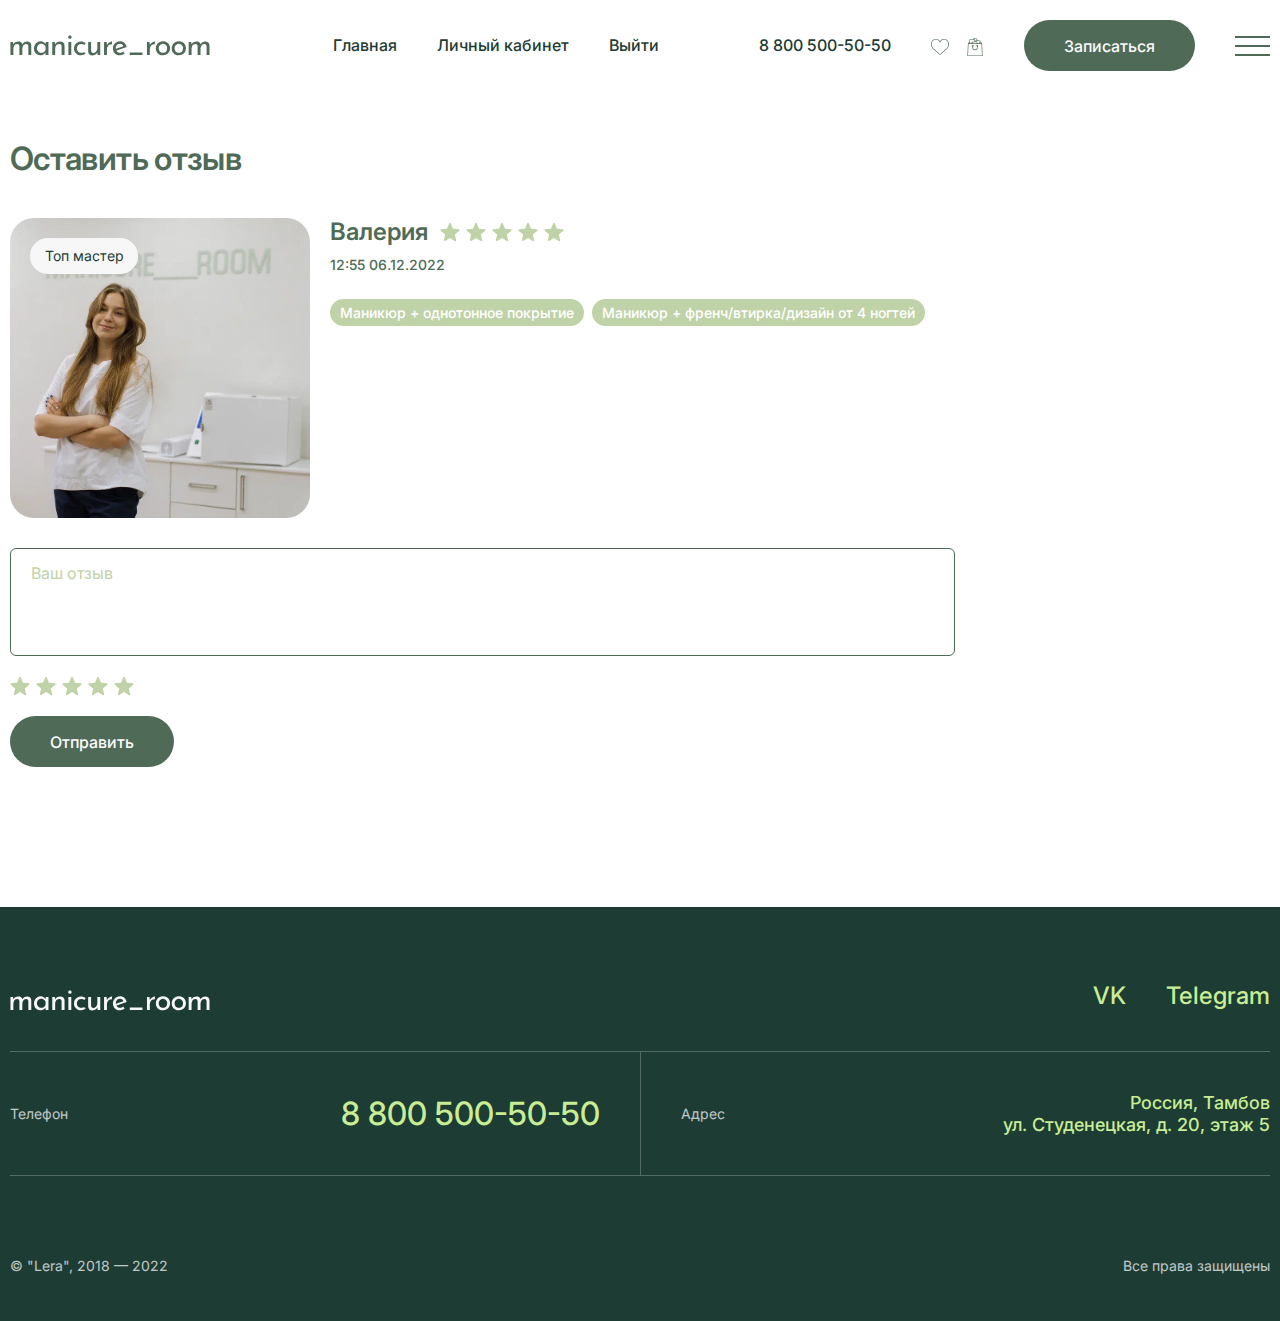
==== commit 0595cb64: "upd: Update 05.12" ====
--- a/reviews-add.html
+++ b/reviews-add.html
@@ -167,7 +167,31 @@
 							<span class="add-reviews__status">Топ мастер</span>
 						</picture>
 						<div class="add-reviews__group">
-							<h3 class="add-reviews__title">Валерия</h3>
+							<div class="add-reviews__inner">
+								<h3 class="add-reviews__title">Валерия</h3>
+								<div class="c-rating add-reviews__rating">
+									<svg class="c-rating__star c-rating__star--active">
+										<use xlink:href="img/sprite.svg#icon-star"></use>
+									</svg>
+									<svg class="c-rating__star c-rating__star--active">
+										<use xlink:href="img/sprite.svg#icon-star"></use>
+									</svg>
+									<svg class="c-rating__star c-rating__star--active">
+										<use xlink:href="img/sprite.svg#icon-star"></use>
+									</svg>
+									<svg class="c-rating__star c-rating__star--active">
+										<use xlink:href="img/sprite.svg#icon-star"></use>
+									</svg>
+									<svg class="c-rating__star c-rating__star--active">
+										<use xlink:href="img/sprite.svg#icon-star"></use>
+									</svg>
+								</div>
+							</div>
+							<span class="add-reviews__date">12:55 06.12.2022</span>
+							<ul class="add-reviews__list">
+								<li class="add-reviews__item">Маникюр + однотонное покрытие</li>
+								<li class="add-reviews__item">Маникюр + френч/втирка/дизайн от 4 ногтей</li>
+							</ul>
 						</div>
 					</div>
 					<form action="#" class="add-reviews-form add-reviews__form">
--- a/css/app.min.css
+++ b/css/app.min.css
@@ -1 +1 @@
-body{position:relative;overflow-x:hidden;font-family:"Inter",sans-serif;font-size:16px;line-height:1.4;color:#1d3c34}ul,ol,li{display:block;padding:0;margin:0;list-style:none}h1,h2,h3,h4,h5,h6{margin:0;font-weight:normal}p{margin:0}a{display:inline-block;color:#1d3c34;text-decoration:none;-webkit-transition:all .25s ease-in-out;-o-transition:all .25s ease-in-out;transition:all .25s ease-in-out}a:hover{text-decoration:none;color:#1d3c34}a:active{color:#1d3c34}input[type=number]{-moz-appearance:textfield}input[type=number]::-webkit-outer-spin-button,input[type=number]::-webkit-inner-spin-button{display:none;-webkit-appearance:none;appearance:none;margin:0}input:-webkit-autofill{-webkit-animation-name:autofill;-webkit-animation-fill-mode:both}input:-webkit-autofill,input:-webkit-autofill:hover,input:-webkit-autofill:focus,input:-webkit-autofill:active{-webkit-box-shadow:0 0 0 30px #fff inset !important;border-radius:8px}picture{display:block}img{max-width:100%}svg{-webkit-transition:all .25s ease-in-out;-o-transition:all .25s ease-in-out;transition:all .25s ease-in-out}section+section{margin-top:100px}@media screen and (max-width: 767px){section+section{margin-top:50px}}.scroll-disabled{overflow:hidden}.container{margin:0 auto;padding:0 10px;max-width:1380px;width:100%}.btn{display:-webkit-box;display:-ms-flexbox;display:flex;-webkit-box-align:center;-ms-flex-align:center;align-items:center;-webkit-box-pack:center;-ms-flex-pack:center;justify-content:center;padding:17.5px 40px;width:-webkit-fit-content;width:-moz-fit-content;width:fit-content;font-size:16px;font-weight:500;line-height:1;color:#fbfbfb;background:#4f6b57;border:none;border-radius:50px;-webkit-transition:all .25s ease-in-out;-o-transition:all .25s ease-in-out;transition:all .25s ease-in-out}.btn:focus{outline:none}.btn:hover{color:#fbfbfb}.btn--lg{padding:25.5px 50px}.btn--white{color:#4f6b57;background:#fff}@media screen and (hover: hover){.btn:hover{background:#c0d2a7}}.input{-webkit-appearance:none;-moz-appearance:none;appearance:none;display:block;padding:14.75px 40px 14.75px 20px;width:100%;font-size:16px;font-weight:normal;line-height:1;color:#1d3c34;background:rgba(0,0,0,0);border:1px solid #4f6b57;border-radius:6px}.input::-webkit-input-placeholder{color:#c0d2a7}.input::-moz-placeholder{color:#c0d2a7}.input:-ms-input-placeholder{color:#c0d2a7}.input::-ms-input-placeholder{color:#c0d2a7}.input::placeholder{color:#c0d2a7}.input:focus{outline:none}.textarea{-webkit-appearance:none;-moz-appearance:none;appearance:none;resize:none;display:block;padding:14.75px 40px 14.75px 20px;width:100%;min-height:108px;font-size:16px;font-weight:normal;line-height:18px;color:#1d3c34;background:rgba(0,0,0,0);border:1px solid #4f6b57;border-radius:6px}.textarea::-webkit-input-placeholder{color:#c0d2a7}.textarea::-moz-placeholder{color:#c0d2a7}.textarea:-ms-input-placeholder{color:#c0d2a7}.textarea::-ms-input-placeholder{color:#c0d2a7}.textarea::placeholder{color:#c0d2a7}.textarea:focus{outline:none}.input-value{position:relative}.input-value::after{content:"₽";position:absolute;top:50%;right:20px;-webkit-transform:translateY(-50%);-ms-transform:translateY(-50%);transform:translateY(-50%)}.input-value__input{-webkit-appearance:none;-moz-appearance:none;appearance:none;display:block;padding:14.75px 40px 14.75px 20px;width:100%;font-size:16px;font-weight:normal;line-height:1;color:#1d3c34;background:rgba(0,0,0,0);border:1px solid #4f6b57;border-radius:6px}.input-value__input::-webkit-input-placeholder{color:#c0d2a7}.input-value__input::-moz-placeholder{color:#c0d2a7}.input-value__input:-ms-input-placeholder{color:#c0d2a7}.input-value__input::-ms-input-placeholder{color:#c0d2a7}.input-value__input::placeholder{color:#c0d2a7}.input-value__input:focus{outline:none}.square-checkbox{display:block;margin:0;overflow:hidden;cursor:pointer}@media screen and (hover: hover){.square-checkbox:hover .square-checkbox__inner{background:#f7f7f7}}.square-checkbox__input{display:none}.square-checkbox__input:checked~.square-checkbox__inner .square-checkbox__icon{background:#c0d2a7;border-color:#c0d2a7}.square-checkbox__input:checked~.square-checkbox__inner .square-checkbox__icon::before{opacity:1}.square-checkbox__input:checked~.square-checkbox__inner .square-checkbox__elem{-webkit-text-stroke:.3px;color:#4f6b57}.square-checkbox__inner{display:-webkit-box;display:-ms-flexbox;display:flex;-webkit-box-pack:justify;-ms-flex-pack:justify;justify-content:space-between;padding:16px 12px;width:100%;border-radius:10px;-webkit-transition:all .25s ease-in-out;-o-transition:all .25s ease-in-out;transition:all .25s ease-in-out}.square-checkbox__group{display:-webkit-box;display:-ms-flexbox;display:flex}.square-checkbox__icon{display:-webkit-box;display:-ms-flexbox;display:flex;-webkit-box-align:center;-ms-flex-align:center;align-items:center;-webkit-box-pack:center;-ms-flex-pack:center;justify-content:center;margin-right:10px;min-width:20px;width:20px;height:20px;border:1px solid #1d3c34;border-radius:4px;-webkit-transition:all .25s ease-in-out;-o-transition:all .25s ease-in-out;transition:all .25s ease-in-out}.square-checkbox__icon::before{content:"";display:block;min-width:14px;width:14px;height:14px;opacity:0;background-image:url(../img/sprite.svg#icon-mark);background-repeat:no-repeat;background-size:contain;background-position:center center;-webkit-transition:all .25s ease-in-out;-o-transition:all .25s ease-in-out;transition:all .25s ease-in-out}.square-checkbox__group+.square-checkbox__elem,.square-checkbox__elem+.square-checkbox__elem{margin-left:20px;white-space:nowrap}.square-checkbox__elem{display:block;font-size:16px;font-weight:normal;text-align:left;color:#1d3c34;-webkit-transition:all .25s ease-in-out;-o-transition:all .25s ease-in-out;transition:all .25s ease-in-out}.default-select .ss-main{width:-webkit-fit-content;width:-moz-fit-content;width:fit-content}.default-select .ss-main .ss-single-selected{padding:0;width:100%;height:100%;font-size:16px;font-weight:normal;line-height:1;color:#1d3c34;background:rgba(0,0,0,0);border:none;border-radius:0}.default-select .ss-main .ss-single-selected .placeholder .ss-disabled{color:#c0d2a7}.default-select .ss-main .ss-single-selected .placeholder{line-height:1}.default-select .ss-main .ss-single-selected .ss-arrow{margin:0 0 0 10px}.default-select .ss-main .ss-single-selected .ss-arrow span{padding:0;margin:0;width:16px;height:16px;background-image:url(../img/sprite.svg#icon-caret);background-repeat:no-repeat;background-size:contain;background-position:center center;border:0;-webkit-transform:none;-ms-transform:none;transform:none;-webkit-transition:all .25s ease-in-out;-o-transition:all .25s ease-in-out;transition:all .25s ease-in-out}.default-select .ss-main .ss-single-selected .ss-arrow span.arrow-up{-webkit-transform:translateY(0) rotate(180deg);-ms-transform:translateY(0) rotate(180deg);transform:translateY(0) rotate(180deg);margin:0}.default-select .ss-main .ss-single-selected .ss-arrow span.arrow-down{-webkit-transform:rotate(0);-ms-transform:rotate(0);transform:rotate(0)}.default-select .ss-main .ss-single-selected.ss-open-below,.default-select .ss-main .ss-single-selected.ss-open-above{border-radius:6px}.default-select .ss-main .ss-single-selected.ss-open-below+*{margin-top:7px}.default-select .ss-main .ss-single-selected.ss-open-above+*{-webkit-transform:scale(1) translateY(-7px);-ms-transform:scale(1) translateY(-7px);transform:scale(1) translateY(-7px);border-radius:6px}.default-select .ss-content .ss-search{display:none}.default-select .ss-content{z-index:99 !important;margin:0;margin-left:-17px;min-width:-webkit-min-content;min-width:-moz-min-content;min-width:min-content;width:-webkit-max-content;width:-moz-max-content;width:max-content;color:#4f6b57;background:#fff;border:1px solid #4f6b57;border-radius:6px}@media screen and (max-width: 767px){.default-select .ss-content{margin-left:0}}.default-select .ss-content .ss-list{padding:5px 0;max-height:118px}.default-select .ss-content .ss-list .ss-option{padding:10px 15px;font-size:16px;font-weight:normal;line-height:1;color:#1d3c34;cursor:pointer;-webkit-transition:all .25s ease-in-out;-o-transition:all .25s ease-in-out;transition:all .25s ease-in-out}.default-select .ss-content .ss-list .ss-option.ss-disabled:not(.ss-option-selected){display:none}.default-select .ss-option:first-child.ss-disabled.ss-option-selected{display:none}.default-select .ss-content .ss-list .ss-option.ss-disabled{display:none}.default-select .ss-content .ss-list .ss-option:hover,.default-select .ss-content .ss-list .ss-option.ss-highlighted{color:#4f6b57;background:rgba(0,0,0,0)}.default-select .ss-arrow .arrow-down{width:auto;height:auto;background:none}.multiple-select{margin-top:20px}.multiple-select .ss-main{width:100%}.multiple-select .ss-main .ss-multi-selected{padding:0;color:"Inter",sans-serif;background:rgba(0,0,0,0);border:1px solid #4f6b57;border-radius:6px}.multiple-select .ss-main .ss-multi-selected .ss-values .ss-disabled{margin:0;padding:5px 0 17px 0;font-size:16px;font-weight:normal;line-height:1}.multiple-select .ss-main .ss-multi-selected .ss-add{margin:19px 16px 0 5px}.multiple-select .ss-main .ss-multi-selected .ss-values{padding:12px 16px;margin-bottom:-12px}.multiple-select .ss-main .ss-multi-selected .ss-values .ss-value{margin:0;margin-right:12px;margin-bottom:12px;padding:6px;line-height:1;text-align:left}.multiple-select .ss-main .ss-single-selected{padding:0;width:100%;height:100%;font-size:16px;font-weight:normal;line-height:1;color:#1d3c34;background:rgba(0,0,0,0);border:none;border-radius:0}.multiple-select .ss-main .ss-single-selected .placeholder .ss-disabled{color:#c0d2a7}.multiple-select .ss-main .ss-single-selected .placeholder{line-height:1}.multiple-select .ss-main .ss-single-selected .ss-arrow{margin:0 0 0 10px}.multiple-select .ss-main .ss-single-selected .ss-arrow span{padding:0;margin:0;width:16px;height:16px;background-image:url(../img/sprite.svg#icon-caret);background-repeat:no-repeat;background-size:contain;background-position:center center;border:0;-webkit-transform:none;-ms-transform:none;transform:none;-webkit-transition:all .25s ease-in-out;-o-transition:all .25s ease-in-out;transition:all .25s ease-in-out}.multiple-select .ss-main .ss-single-selected .ss-arrow span.arrow-up{-webkit-transform:translateY(0) rotate(180deg);-ms-transform:translateY(0) rotate(180deg);transform:translateY(0) rotate(180deg);margin:0}.multiple-select .ss-main .ss-single-selected .ss-arrow span.arrow-down{-webkit-transform:rotate(0);-ms-transform:rotate(0);transform:rotate(0)}.multiple-select .ss-main .ss-single-selected.ss-open-below,.multiple-select .ss-main .ss-single-selected.ss-open-above{border-radius:6px}.multiple-select .ss-main .ss-single-selected.ss-open-below+*{margin-top:7px}.multiple-select .ss-main .ss-single-selected.ss-open-above+*{-webkit-transform:scale(1) translateY(-7px);-ms-transform:scale(1) translateY(-7px);transform:scale(1) translateY(-7px);border-radius:6px}.multiple-select .ss-content .ss-search{display:none}.multiple-select .ss-content{z-index:99 !important;margin:0;width:100%;color:#4f6b57;background:#fff;border:1px solid #4f6b57;border-radius:6px}@media screen and (max-width: 767px){.multiple-select .ss-content{margin-left:0}}.multiple-select .ss-content .ss-list{padding:5px 0;max-height:260px}.multiple-select .ss-main .ss-multi-selected .ss-values .ss-value{font-size:14px;color:#fff;background:#c0d2a7}.multiple-select .ss-optgroup-label{font-size:20px;font-weight:bold;text-transform:capitalize}.multiple-select .ss-content .ss-list .ss-option{padding:10px 15px;font-size:16px;font-weight:normal;line-height:1;color:#1d3c34;cursor:pointer;-webkit-transition:all .25s ease-in-out;-o-transition:all .25s ease-in-out;transition:all .25s ease-in-out}.multiple-select .ss-content .ss-list .ss-option.ss-disabled:not(.ss-option-selected){display:none}.multiple-select .ss-option:first-child.ss-disabled.ss-option-selected{display:none}.multiple-select .ss-content .ss-list .ss-option.ss-disabled{display:none}.multiple-select .ss-content .ss-list .ss-option:hover,.multiple-select .ss-content .ss-list .ss-option.ss-highlighted{color:#4f6b57;background:rgba(0,0,0,0)}.multiple-select .ss-arrow .arrow-down{width:auto;height:auto;background:none}.select-box{position:relative}.select-box__selected{display:-webkit-box;display:-ms-flexbox;display:flex;-webkit-box-align:center;-ms-flex-align:center;align-items:center;overflow:hidden;padding:28px 50px 28px 20px;width:100%;font-size:16px;font-weight:normal;line-height:1;color:#1d3c34;background:#c0d2a7;border-radius:6px;-webkit-box-ordinal-group:1;-ms-flex-order:0;order:0;cursor:pointer;-webkit-user-select:none;-moz-user-select:none;-ms-user-select:none;user-select:none}.select-box__selected::after{content:"";position:absolute;top:50%;right:20px;-webkit-transform:translateY(-50%);-ms-transform:translateY(-50%);transform:translateY(-50%);display:block;width:16px;height:16px;background-image:url(../img/sprite.svg#icon-caret);background-repeat:no-repeat;background-size:contain;background-position:center center;-webkit-transition:-webkit-transform .4s;transition:-webkit-transform .4s;-o-transition:transform .4s;transition:transform .4s;transition:transform .4s, -webkit-transform .4s}.select-box__selected--active::after{-webkit-transform:rotate(-180deg);-ms-transform:rotate(-180deg);transform:rotate(-180deg)}.select-box__value{display:block;margin-right:10px;padding:6px 2px;min-width:40px;text-align:center;color:#f7f7f7;background:#4f6b57;border-radius:50px}.select-box__container{position:absolute;top:84px;z-index:10;width:100%;padding:5px 0;visibility:hidden;opacity:0;background:#c0d2a7;border-radius:6px;-webkit-transition:all .25s ease;-o-transition:all .25s ease;transition:all .25s ease;pointer-events:none}.select-box__container--active{visibility:visible;opacity:1;pointer-events:all}.select-box__container--active .select-box__option{opacity:1;-webkit-transition:opacity .25s ease-in-out .05s,color .25s ease-in-out;-o-transition:opacity .25s ease-in-out .05s,color .25s ease-in-out;transition:opacity .25s ease-in-out .05s,color .25s ease-in-out}.select-box__wrap{max-height:258px;overflow-y:auto}.select-box__scroll{overflow:hidden}.select-box__option{padding:15px 20px;width:100%;min-width:-webkit-max-content;min-width:-moz-max-content;min-width:max-content;opacity:0;-webkit-transition:opacity .25s ease-in-out,color .25s ease-in-out;-o-transition:opacity .25s ease-in-out,color .25s ease-in-out;transition:opacity .25s ease-in-out,color .25s ease-in-out}@media screen and (hover: hover){.select-box__option:hover{color:#4f6b57}}.select-box__radio{display:none}.select-box__radio:checked+label{color:#1d3c34}.select-box__label{display:-webkit-box;display:-ms-flexbox;display:flex;-webkit-box-align:center;-ms-flex-align:center;align-items:center;margin:0;font-size:16px;font-weight:normal;cursor:pointer}.flatpickr-calendar{overflow:hidden;border:1px solid #1d3c34;-webkit-box-shadow:none;box-shadow:none}.flatpickr-calendar::before,.flatpickr-calendar::after{display:none}.flatpickr-calendar .flatpickr-prev-month::before{content:"";display:block;min-width:18px;width:18px;height:18px;background-image:url(../img/sprite.svg#icon-arrow-right);background-repeat:no-repeat;background-size:contain;background-position:center center;-webkit-transform:rotate(180deg);-ms-transform:rotate(180deg);transform:rotate(180deg)}.flatpickr-calendar .flatpickr-next-month::before{content:"";display:block;min-width:18px;width:18px;height:18px;background-image:url(../img/sprite.svg#icon-arrow-right);background-repeat:no-repeat;background-size:contain;background-position:center center}.flatpickr-calendar .flatpickr-months .flatpickr-prev-month svg,.flatpickr-calendar .flatpickr-months .flatpickr-next-month svg{display:none}.flatpickr-calendar .numInputWrapper:hover{background:#f7f7f7}.flatpickr-calendar .numInputWrapper span{border-color:#f7f7f7}.flatpickr-calendar .numInputWrapper span.arrowUp:after{border-bottom:4px solid #1d3c34}.flatpickr-calendar .flatpickr-current-month .numInputWrapper span.arrowDown:after{border-top:4px solid #1d3c34}.flatpickr-calendar .flatpickr-current-month input.cur-year{font-weight:normal;color:#1d3c34}.flatpickr-calendar span.flatpickr-weekday{color:#1d3c34}.flatpickr-calendar .flatpickr-day.today{border-color:#c0d2a7}.flatpickr-calendar .flatpickr-day{color:#1d3c34}.flatpickr-calendar .flatpickr-day.flatpickr-disabled{background:rgba(0,0,0,.05)}.flatpickr-calendar .flatpickr-day.inRange,.flatpickr-calendar .flatpickr-day.prevMonthDay.inRange,.flatpickr-calendar .flatpickr-day.nextMonthDay.inRange,.flatpickr-calendar .flatpickr-day.today.inRange,.flatpickr-calendar .flatpickr-day.prevMonthDay.today.inRange,.flatpickr-calendar .flatpickr-day.nextMonthDay.today.inRange,.flatpickr-calendar .flatpickr-day:hover,.flatpickr-calendar .flatpickr-day.prevMonthDay:hover,.flatpickr-calendar .flatpickr-day.nextMonthDay:hover,.flatpickr-calendar .flatpickr-day:focus,.flatpickr-calendar .flatpickr-day.prevMonthDay:focus,.flatpickr-calendar .flatpickr-day.nextMonthDay:focus{color:#1d3c34;background:#f7f7f7;border-color:#f7f7f7}.flatpickr-calendar .flatpickr-day.selected,.flatpickr-calendar .flatpickr-day.startRange,.flatpickr-calendar .flatpickr-day.endRange,.flatpickr-calendar .flatpickr-day.selected.inRange,.flatpickr-calendar .flatpickr-day.startRange.inRange,.flatpickr-calendar .flatpickr-day.endRange.inRange,.flatpickr-calendar .flatpickr-day.selected:focus,.flatpickr-calendar .flatpickr-day.startRange:focus,.flatpickr-calendar .flatpickr-day.endRange:focus,.flatpickr-calendar .flatpickr-day.selected:hover,.flatpickr-calendar .flatpickr-day.startRange:hover,.flatpickr-calendar .flatpickr-day.endRange:hover,.flatpickr-calendar .flatpickr-day.selected.prevMonthDay,.flatpickr-calendar .flatpickr-day.startRange.prevMonthDay,.flatpickr-calendar .flatpickr-day.endRange.prevMonthDay,.flatpickr-calendar .flatpickr-day.selected.nextMonthDay,.flatpickr-calendar .flatpickr-day.startRange.nextMonthDay,.flatpickr-calendar .flatpickr-day.endRange.nextMonthDay{color:#fff;background:#c0d2a7;border-color:#c0d2a7}.flatpickr-calendar .flatpickr-time input{color:#1d3c34}.flatpickr-calendar .flatpickr-time input:hover,.flatpickr-calendar .flatpickr-time .flatpickr-am-pm:hover,.flatpickr-calendar .flatpickr-time input:focus,.flatpickr-calendar .flatpickr-time .flatpickr-am-pm:focus{background:#f7f7f7}.xdsoft_datetimepicker{background:#fff !important;border:1px solid #4f6b57 !important;border-radius:10px !important}.xdsoft_datetimepicker .xdsoft_calendar td.xdsoft_default,.xdsoft_datetimepicker .xdsoft_timepicker .xdsoft_time_box>div>div.xdsoft_current{background:#c0d2a7 !important;-webkit-box-shadow:#c0d2a7 0 1px 3px 0 inset !important;box-shadow:#c0d2a7 0 1px 3px 0 inset !important}.xdsoft_datetimepicker .xdsoft_calendar th{color:#4f6b57 !important;background:#fbfbfb !important}.xdsoft_datetimepicker .xdsoft_calendar td.xdsoft_other_month,.xdsoft_datetimepicker .xdsoft_calendar td.xdsoft_disabled,.xdsoft_datetimepicker .xdsoft_time_box>div>div.xdsoft_disabled{opacity:.2 !important}.xdsoft_datetimepicker .xdsoft_calendar td:not(.xdsoft_disabled),.xdsoft_datetimepicker .xdsoft_calendar th:not(.xdsoft_disabled){color:#4f6b57 !important;background:#fff !important;border:1px solid #4f6b57 !important}.xdsoft_date.xdsoft_disabled{opacity:.2 !important;border:1px solid #4f6b57 !important}.xdsoft_datetimepicker .xdsoft_calendar td:hover,.xdsoft_datetimepicker .xdsoft_timepicker .xdsoft_time_box>div>div:hover{color:#fff !important;background:#c0d2a7 !important}.xdsoft_datetimepicker .xdsoft_timepicker .xdsoft_time_box{border-bottom:1px solid #4f6b57 !important}.xdsoft_datetimepicker .xdsoft_calendar td.xdsoft_current{color:#fff !important;background:#c0d2a7 !important;-webkit-box-shadow:#c0d2a7 0 1px 3px 0 inset !important;box-shadow:#c0d2a7 0 1px 3px 0 inset !important}.xdsoft_datetimepicker .xdsoft_calendar td.xdsoft_today{font-weight:bold !important;color:#4f6b57 !important;background:#fff !important;-webkit-box-shadow:#fff 0 1px 3px 0 inset !important;box-shadow:#fff 0 1px 3px 0 inset !important}.xdsoft_time_box{border:1px solid #4f6b57 !important}.xdsoft_time_box.xdsoft_scroller_box{border-top:none !important}.xdsoft_datetimepicker .xdsoft_timepicker .xdsoft_time_box>div>div{color:#4f6b57 !important;background:#f7f7f7 !important;border-top:1px solid #4f6b57 !important}.xdsoft_time:last-child{border-bottom:1px solid #4f6b57 !important}.xdsoft_datetimepicker .xdsoft_label{color:#4f6b57 !important}@-webkit-keyframes autofill{to{color:inherit;background:rgba(0,0,0,0)}}@keyframes autofill{to{color:inherit;background:rgba(0,0,0,0)}}.c-controls{display:-webkit-box;display:-ms-flexbox;display:flex;-webkit-box-align:center;-ms-flex-align:center;align-items:center}.c-controls__item+.c-controls__item{margin-left:17px}.c-controls__elem{position:relative}.c-controls__icon{min-width:18px;width:18px;height:18px;color:#4f6b57}.c-controls__value{position:absolute;top:-7px;right:-7px;display:block;min-width:15px;width:15px;height:15px;font-size:11px;font-weight:normal;line-height:15px;text-align:center;color:#fbf8f2;background:#4f6b57;border-radius:50%}.c-socials{display:-webkit-box;display:-ms-flexbox;display:flex;-webkit-box-align:center;-ms-flex-align:center;align-items:center}.c-socials--dark .c-socials__link{color:#1d3c34}.c-socials--dark .c-socials__link:hover{color:#c8ed95}@media screen and (hover: hover){.c-socials--dark .c-socials__link:hover{color:#c0d2a7}}.c-socials__item+.c-socials__item{margin-left:40px}@media screen and (max-width: 767px){.c-socials__item+.c-socials__item{margin-left:25px}}.c-socials__link{display:block;font-size:24px;font-weight:500;line-height:1.2;color:#c8ed95}.c-socials__link:hover{color:#c8ed95}@media screen and (hover: hover){.c-socials__link:hover{color:#c0d2a7}}@media screen and (max-width: 767px){.c-accordeon{display:none}}.c-accordeon__item{padding-bottom:25px;border-bottom:1px solid #4f6b57;-webkit-transition:all .2s linear;-o-transition:all .2s linear;transition:all .2s linear}.c-accordeon__item.is--open .c-accordeon__trigger::after{-webkit-transform:rotate(135deg);-ms-transform:rotate(135deg);transform:rotate(135deg)}.c-accordeon__item.is--open .c-accordeon__img{min-width:270px;width:270px;height:270px}@media screen and (min-width: 768px)and (max-width: 1023px){.c-accordeon__item.is--open .c-accordeon__img{min-width:240px;width:240px;height:240px}}.c-accordeon__item.is--open .c-accordeon__group{padding-left:80px}@media screen and (min-width: 768px)and (max-width: 1023px){.c-accordeon__item.is--open .c-accordeon__group{padding-left:40px}}.c-accordeon__item.is--open .c-accordeon__rating .c-rating__star{min-width:20px;width:20px;height:20px}.c-accordeon__item.is--open .c-accordeon__inner{opacity:1;-webkit-transition:all .2s linear .2s;-o-transition:all .2s linear .2s;transition:all .2s linear .2s}.c-accordeon__item+.c-accordeon__item{margin-top:25px}@media screen and (max-width: 767px){.c-accordeon__item+.c-accordeon__item{margin-top:20px}}.c-accordeon__trigger{position:relative;display:-webkit-box;display:-ms-flexbox;display:flex;-webkit-box-align:start;-ms-flex-align:start;align-items:flex-start;padding:0;width:100%;text-align:left;color:#1d3c34;background:rgba(0,0,0,0);border:none;border-radius:0;-webkit-user-select:none;-moz-user-select:none;-ms-user-select:none;user-select:none;cursor:pointer}.c-accordeon__trigger::after{content:"";position:absolute;top:40px;right:0;display:block;min-width:24px;width:24px;height:24px;background-image:url(../img/sprite.svg#icon-plus);background-repeat:no-repeat;background-size:contain;background-position:center center;-webkit-transition:all .2s linear;-o-transition:all .2s linear;transition:all .2s linear}.c-accordeon__img{position:relative;overflow:hidden;min-width:106px;width:106px;height:106px;border-radius:24px;-webkit-transition:all .2s linear;-o-transition:all .2s linear;transition:all .2s linear}.c-accordeon__img img{display:block;width:100%;height:100%;-o-object-fit:cover;object-fit:cover}.c-accordeon__group{padding-top:15px;padding-left:244px;-webkit-transition:all .2s linear;-o-transition:all .2s linear;transition:all .2s linear}@media screen and (min-width: 768px)and (max-width: 1023px){.c-accordeon__group{padding-left:174px}}.c-accordeon__title{display:block;font-size:24px;font-weight:600;color:#4f6b57}.c-accordeon__help{display:block;font-size:16px;font-weight:normal}.c-accordeon__rating{margin-top:12px}.c-accordeon__rating .c-rating__star{min-width:12px;width:12px;height:12px}.c-accordeon__wrapper{display:none;padding-top:20px}.c-accordeon__inner{display:-webkit-box;display:-ms-flexbox;display:flex;-webkit-box-pack:justify;-ms-flex-pack:justify;justify-content:space-between;opacity:0;-webkit-transition:all .2s linear;-o-transition:all .2s linear;transition:all .2s linear}.c-accordeon__left{max-width:270px;min-width:270px;width:100%}@media screen and (min-width: 768px)and (max-width: 1023px){.c-accordeon__left{max-width:240px;min-width:240px}}.c-accordeon__btn{width:100%}.c-accordeon__right{padding-left:80px;width:100%}@media screen and (min-width: 768px)and (max-width: 1023px){.c-accordeon__right{padding-left:40px}}@media screen and (min-width: 768px){.c-selected{display:none}}.c-selected .ss-main{width:100%}.c-selected .ss-main .ss-single-selected{padding:30px 20px;width:100%;height:100%;font-size:24px;font-weight:600;line-height:1;color:#4f6b57;background:#c0d2a7;border:none;border-radius:6px}.c-selected .ss-main .ss-single-selected .placeholder{line-height:1}.c-selected .ss-main .ss-single-selected .ss-arrow{margin:0 0 0 20px}.c-selected .ss-main .ss-single-selected .ss-arrow span{padding:0;margin:0;width:16px;height:16px;background-image:url(../img/sprite.svg#icon-caret);background-repeat:no-repeat;background-size:contain;background-position:center center;border:0;-webkit-transform:none;-ms-transform:none;transform:none;-webkit-transition:all .25s ease-in-out;-o-transition:all .25s ease-in-out;transition:all .25s ease-in-out}.c-selected .ss-main .ss-single-selected .ss-arrow span.arrow-up{-webkit-transform:translateY(0) rotate(180deg);-ms-transform:translateY(0) rotate(180deg);transform:translateY(0) rotate(180deg);margin:0}.c-selected .ss-main .ss-single-selected .ss-arrow span.arrow-down{-webkit-transform:rotate(0);-ms-transform:rotate(0);transform:rotate(0)}.c-selected .ss-main .ss-single-selected.ss-open-below,.c-selected .ss-main .ss-single-selected.ss-open-above{border-radius:6px}.c-selected .ss-main .ss-single-selected.ss-open-below+*{margin-top:0}.c-selected .ss-main .ss-single-selected.ss-open-above+*{-webkit-transform:scale(1) translateY(-7px);-ms-transform:scale(1) translateY(-7px);transform:scale(1) translateY(-7px);border-radius:6px}.c-selected .ss-content .ss-search{display:none}.c-selected .ss-content{z-index:99 !important;margin:0;width:100%;color:#4f6b57;background:#c0d2a7;border:0;border-radius:6px}.c-selected .ss-content .ss-list{padding:0;max-height:174.38px}.c-selected .ss-content .ss-list .ss-option{padding:25px 20px;font-size:24px;font-weight:600;line-height:1;color:#4f6b57;cursor:pointer;-webkit-transition:all .25s ease-in-out;-o-transition:all .25s ease-in-out;transition:all .25s ease-in-out}.c-selected .ss-content .ss-list .ss-option.ss-disabled:not(.ss-option-selected){display:none}.c-selected .ss-option:first-child.ss-disabled.ss-option-selected{display:none}.c-selected .ss-content .ss-list .ss-option.ss-disabled{display:none}.c-selected .ss-content .ss-list .ss-option:hover,.c-selected .ss-content .ss-list .ss-option.ss-highlighted{color:#4f6b57}.c-selected .ss-arrow .arrow-down{width:auto;height:auto;background:none}.c-selected__controls{margin-bottom:25px}.c-selected__help{display:block;margin-bottom:10px;font-size:24px;font-weight:600;color:#4f6b57}.c-selected__wrapper{display:none}.c-selected__wrapper--active{display:block}.c-quote{position:relative;display:-webkit-box;display:-ms-flexbox;display:flex;-webkit-box-align:start;-ms-flex-align:start;align-items:flex-start}@media screen and (max-width: 767px){.c-quote{padding-bottom:10px}}.c-quote__img{overflow:hidden;margin-right:50px;max-width:120px;min-width:120px;height:100px;border-radius:12px}.c-quote__img img{display:block;width:100%;height:100%;-o-object-fit:cover;object-fit:cover}@media screen and (max-width: 767px){.c-quote__img{margin-right:25px}}.c-quote__quote{font-size:32px;font-weight:normal;line-height:1.2;color:#4f6b57}@media screen and (max-width: 767px){.c-quote__quote{font-size:24px}}.c-quote__signature{margin-top:5px;max-width:191px;min-width:191px;height:69px}.c-quote__signature img{display:block;width:100%;height:100%;-o-object-fit:cover;object-fit:cover}.c-quote__decor{display:block;margin-top:22px;min-width:156px;width:156px;height:98px}.c-quote__decor img{display:block;width:100%;height:100%;-o-object-fit:contain;object-fit:contain}@media screen and (max-width: 767px){.c-quote__decor{position:absolute;top:100px;left:0;min-width:96px;width:96px;height:60px}}.c-list__item{display:-webkit-box;display:-ms-flexbox;display:flex;-webkit-box-align:start;-ms-flex-align:start;align-items:flex-start;font-size:16px;font-weight:normal}.c-list__item::before{content:"›";display:block;margin-top:-1px;margin-right:5px;font-size:16px;font-weight:900;color:#4f6b57}.c-list__item+.c-list__item{margin-top:7px}.c-like{display:-webkit-box;display:-ms-flexbox;display:flex;-webkit-box-align:center;-ms-flex-align:center;align-items:center;-webkit-box-pack:center;-ms-flex-pack:center;justify-content:center;padding:0;min-width:30px;width:30px;height:26px;font-size:0;background:rgba(0,0,0,0);border:none;border-radius:0}.c-like:focus{outline:none}.c-like--filled .c-like__icon{color:#1d3c34}.c-like__icon{min-width:30px;width:30px;height:26px;color:#1d3c34}.c-quantity{position:relative;overflow:hidden;display:-webkit-box;display:-ms-flexbox;display:flex;-webkit-box-align:center;-ms-flex-align:center;align-items:center;width:-webkit-fit-content;width:-moz-fit-content;width:fit-content;text-align:center;border:none}.c-quantity__value{position:relative;z-index:1;display:block;-webkit-appearance:none;-moz-appearance:none;appearance:none;padding:0;max-width:40px;width:-webkit-fit-content;width:-moz-fit-content;width:fit-content;overflow:hidden;font-size:32px;font-weight:500;line-height:1;text-align:center;color:#4f6b57;background:rgba(0,0,0,0);border:none;border-radius:0;pointer-events:none;-webkit-transition:color .25s ease-in-out;-o-transition:color .25s ease-in-out;transition:color .25s ease-in-out}.c-quantity__value:focus{outline:none}.c-quantity__btn{position:relative;display:-webkit-box;display:-ms-flexbox;display:flex;-webkit-box-align:center;-ms-flex-align:center;align-items:center;-webkit-box-pack:center;-ms-flex-pack:center;justify-content:center;padding:0;width:16px;height:16px;background:rgba(0,0,0,0);border:none;border-radius:0;-webkit-transition:none;-o-transition:none;transition:none}.c-quantity__btn:focus{outline:none}.c-quantity__btn--minus{margin-right:5px}.c-quantity__btn--plus{margin-left:5px}.c-quantity__icon{display:block;width:16px;height:16px;color:#4f6b57}.c-ol{counter-reset:ol-list}.c-ol__item{display:-webkit-box;display:-ms-flexbox;display:flex;-webkit-box-align:start;-ms-flex-align:start;align-items:flex-start;font-size:16px;font-weight:normal;color:#1d3c34}.c-ol__item::before{counter-increment:ol-list;content:counter(ol-list) ".";display:block;margin-right:5px}.c-pagination{display:-webkit-box;display:-ms-flexbox;display:flex;-webkit-box-align:center;-ms-flex-align:center;align-items:center}.c-pagination__item--active .c-pagination__elem{color:#fff;background:#4f6b57}.c-pagination__item+.c-pagination__item{margin-left:5px}.c-pagination__elem{display:-webkit-box;display:-ms-flexbox;display:flex;-webkit-box-align:center;-ms-flex-align:center;align-items:center;padding:11px 14px;font-size:16px;font-weight:normal;line-height:1;color:#1d3c34;border:1px solid #4f6b57;border-radius:6px}@media screen and (hover: hover){.c-pagination__elem:hover{color:#fff;background:#4f6b57}.c-pagination__elem:hover .c-pagination__icon{color:#fff}}.c-pagination__icon{margin-left:8px;min-width:12px;width:12px;height:12px;color:#1d3c34}.c-message{position:fixed;top:91px;right:0;left:0;z-index:200;display:none;text-align:center;color:#fff;background:#c0d2a7}.c-message--active{display:block}@media screen and (max-width: 1023px){.c-message{top:65px}}.c-message__title{display:block;padding:18px 16px;font-size:16px;font-weight:500;line-height:1}@media screen and (max-width: 1023px){.c-message__title{padding:12px 16px}}@media screen and (max-width: 767px){.c-message__title{font-size:12px}}.c-message__title+.c-message__title{border-top:1px solid #fff}.c-rating{display:-webkit-box;display:-ms-flexbox;display:flex;-webkit-box-align:center;-ms-flex-align:center;align-items:center}.c-rating__star{min-width:20px;width:20px;height:20px;color:#ededed}.c-rating__star--active{color:#c0d2a7}.c-rating__star+.c-rating__star{margin-left:6px}.header{position:fixed;top:0;right:0;left:0;z-index:900;width:100%;background:#fff}.header--inner .header__wrapper{border-bottom:1px solid #4f6b57}.header__wrapper{display:-webkit-box;display:-ms-flexbox;display:flex;-webkit-box-align:center;-ms-flex-align:center;align-items:center;-webkit-box-pack:justify;-ms-flex-pack:justify;justify-content:space-between;padding:20px 0}@media screen and (max-width: 1023px){.header__wrapper{padding:15px 0 20px}}.header__logotype{max-width:200px;width:100%;height:auto}.header__logotype img{display:block;width:100%;height:100%;-o-object-fit:contain;object-fit:contain}.header__nav{margin-left:auto}@media screen and (max-width: 1199px){.header__nav{display:none}}.header__group{display:-webkit-box;display:-ms-flexbox;display:flex;-webkit-box-align:center;-ms-flex-align:center;align-items:center;margin-left:100px}@media screen and (min-width: 1024px)and (max-width: 1199px){.header__group{margin-left:60px}}.header__phone{display:block;font-size:16px;font-weight:500}@media screen and (hover: hover){.header__phone:hover{color:#c0d2a7}}@media screen and (max-width: 1023px){.header__phone{display:none}}.header__controls{margin-left:40px}@media screen and (max-width: 1023px){.header__controls{margin-left:0}}.header__btn{margin-left:40px}@media screen and (max-width: 1023px){.header__btn{display:none}}.nav__list{display:-webkit-box;display:-ms-flexbox;display:flex;-webkit-box-align:center;-ms-flex-align:center;align-items:center}@media screen and (max-width: 1023px){.nav__list{-webkit-box-orient:vertical;-webkit-box-direction:normal;-ms-flex-direction:column;flex-direction:column}}.nav__submenu{display:none;margin-top:15px}.nav__dropdown .nav__link{position:relative}.nav__dropdown .nav__link::after{content:"";position:absolute;top:50%;right:-10px;-webkit-transform:translate(100%, -50%);-ms-transform:translate(100%, -50%);transform:translate(100%, -50%);display:block;margin-left:12px;min-width:12px;width:12px;height:12px;background-image:url(../img/sprite.svg#icon-caret);background-repeat:no-repeat;background-size:contain;background-position:center center;-webkit-transition:all .25s ease;-o-transition:all .25s ease;transition:all .25s ease}.nav__dropdown.is--open .nav__link::after{-webkit-transform:translate(100%, -50%) rotate(180deg);-ms-transform:translate(100%, -50%) rotate(180deg);transform:translate(100%, -50%) rotate(180deg)}@media screen and (min-width: 1024px){.nav__item{position:relative}.nav__item--active::before{content:"";position:absolute;top:-3px;left:50%;-webkit-transform:translate(-50%, -100%);-ms-transform:translate(-50%, -100%);transform:translate(-50%, -100%);display:block;width:1px;height:31px;background:#1d3c34}.nav__item--active::after{content:"";position:absolute;bottom:-3px;left:50%;-webkit-transform:translate(-50%, 100%);-ms-transform:translate(-50%, 100%);transform:translate(-50%, 100%);display:block;width:1px;height:31px;background:#1d3c34}}@media screen and (max-width: 1023px){.nav__item--active .nav__link{border-bottom:1px solid #1d3c34}}.nav__item+.nav__item{margin-left:40px}@media screen and (max-width: 1023px){.nav__item+.nav__item{margin-top:40px;margin-left:0}}.nav__subitem+.nav__subitem{margin-top:10px}.nav__link{display:block;width:-webkit-fit-content;width:-moz-fit-content;width:fit-content;font-size:16px;font-weight:500}@media screen and (hover: hover){.nav__link:hover{color:#c0d2a7}}.nav__sublink{display:block;width:-webkit-fit-content;width:-moz-fit-content;width:fit-content;font-size:15px;font-weight:500}@media screen and (hover: hover){.nav__sublink:hover{color:#c0d2a7}}.hamburger{position:relative;display:block;margin-left:40px;padding:0;min-width:35px;width:35px;height:30px;background:rgba(0,0,0,0);border:none;border-radius:0}.hamburger:focus{outline:none}.hamburger__inner{display:block;position:absolute;right:0;left:0;width:100%;height:2px;background:#4f6b57;-webkit-transition:all .25s ease-in-out;-o-transition:all .25s ease-in-out;transition:all .25s ease-in-out}.hamburger__inner:first-child{top:5.5px}.hamburger__inner:nth-child(2){top:14.5px}.hamburger__inner:last-child{top:23.5px}.mobile-menu{position:fixed;top:0;right:0;bottom:0;z-index:1010;-webkit-transform:translateX(104%);-ms-transform:translateX(104%);transform:translateX(104%);overflow:hidden;width:35%;height:100%;background:#fff;-webkit-transition:all .25s ease-in-out;-o-transition:all .25s ease-in-out;transition:all .25s ease-in-out}.mobile-menu--active{-webkit-transform:translateX(0);-ms-transform:translateX(0);transform:translateX(0)}.mobile-menu--active .mobile-menu__close,.mobile-menu--active .mobile-menu__wrapper{opacity:1;-webkit-transition:all .25s ease-in-out .25s;-o-transition:all .25s ease-in-out .25s;transition:all .25s ease-in-out .25s}@media screen and (min-width: 768px)and (max-width: 1023px){.mobile-menu{width:50%}}@media screen and (max-width: 767px){.mobile-menu{width:100%}}.mobile-menu__close{position:absolute;top:15px;right:10px;display:-webkit-box;display:-ms-flexbox;display:flex;-webkit-box-align:center;-ms-flex-align:center;align-items:center;-webkit-box-pack:center;-ms-flex-pack:center;justify-content:center;padding:0;min-width:35px;width:35px;height:30px;font-size:0;opacity:0;background:rgba(0,0,0,0);border:none;border-radius:0}.mobile-menu__close:focus{outline:none}.mobile-menu__close-icon{min-width:20px;width:20px;height:20px;color:#4f6b57}.mobile-menu__wrapper{display:-webkit-box;display:-ms-flexbox;display:flex;-webkit-box-orient:vertical;-webkit-box-direction:normal;-ms-flex-direction:column;flex-direction:column;-webkit-box-pack:justify;-ms-flex-pack:justify;justify-content:space-between;padding:50px 60px;height:100%;max-height:100vh;overflow-x:hidden;overflow-y:auto;opacity:0;-webkit-transition:opacity .25s ease-in-out;-o-transition:opacity .25s ease-in-out;transition:opacity .25s ease-in-out}.mobile-menu__nav{margin-top:auto;margin-bottom:auto}.mobile-menu__nav .nav__list{-webkit-box-orient:vertical;-webkit-box-direction:normal;-ms-flex-direction:column;flex-direction:column}.mobile-menu__nav .nav__item+.nav__item{margin-top:30px;margin-left:0}.mobile-menu__nav .nav__link,.mobile-menu__nav .nav__sublink{margin-right:auto;margin-left:auto;text-align:center}.mobile-menu__nav+.mobile-menu__group{margin-top:80px}.mobile-menu__phone{display:block;font-size:16px;font-weight:500;text-align:center}.mobile-menu__btn{margin-top:20px;width:100%}.mobile-menu-overlay{position:fixed;top:0;right:0;bottom:0;left:0;z-index:1000;display:block;visibility:hidden;width:100%;height:100%;opacity:0;background:rgba(38,38,38,.65);pointer-events:none;-webkit-transition:all .25s ease-in-out;-o-transition:all .25s ease-in-out;transition:all .25s ease-in-out}.mobile-menu-overlay--active{visibility:visible;opacity:1;pointer-events:all}@media screen and (max-width: 767px){.mobile-menu-overlay{display:none}}.breadcrumb{margin-bottom:30px}.breadcrumb__list{display:-webkit-box;display:-ms-flexbox;display:flex;-webkit-box-align:start;-ms-flex-align:start;align-items:flex-start}.breadcrumb__item{display:-webkit-box;display:-ms-flexbox;display:flex;-webkit-box-align:start;-ms-flex-align:start;align-items:flex-start}.breadcrumb__item+.breadcrumb__item::before{content:"";display:block;margin:9px 10px 0;width:10px;height:1px;background:#4f6b57}.breadcrumb__icon{margin-right:10px;min-width:13px;width:13px;height:13px;color:#4f6b57}.breadcrumb__link{display:-webkit-box;display:-ms-flexbox;display:flex;-webkit-box-align:center;-ms-flex-align:center;align-items:center;font-size:14px;font-weight:normal;color:#4f6b57}.breadcrumb__link:hover{color:#4f6b57}@media screen and (hover: hover){.breadcrumb__link:hover{color:#c0d2a7}.breadcrumb__link:hover .breadcrumb__icon{color:#c0d2a7}}.tabs__list{display:-webkit-box;display:-ms-flexbox;display:flex;-webkit-box-align:center;-ms-flex-align:center;align-items:center;margin-bottom:40px}@media screen and (max-width: 767px){.tabs__list{-webkit-box-orient:vertical;-webkit-box-direction:normal;-ms-flex-direction:column;flex-direction:column;-webkit-box-align:start;-ms-flex-align:start;align-items:flex-start}}.tabs__item--active .tabs__tab{color:#4f6b57;border-bottom:2px solid #4f6b57}.tabs__item+.tabs__item{margin-left:40px}@media screen and (max-width: 767px){.tabs__item+.tabs__item{margin-top:25px;margin-left:0}}.tabs__tab{display:block;padding:0;font-size:46px;font-weight:600;letter-spacing:-0.02em;color:#c0d2a7;background:rgba(0,0,0,0);border:none;border-bottom:2px solid rgba(0,0,0,0);-webkit-transition:all .25s ease-in-out;-o-transition:all .25s ease-in-out;transition:all .25s ease-in-out}.tabs__tab:focus{outline:none}@media screen and (hover: hover){.tabs__tab:hover{color:#4f6b57}}.tabs__wrapper{display:none}.tabs__wrapper--active{display:block}.footer{-webkit-box-flex:0;-ms-flex:0 0 auto;flex:0 0 auto;margin-top:100px;color:#f7f7f7;background:#1d3c34}@media screen and (max-width: 767px){.footer{margin-top:50px}}.footer__wrapper{display:-webkit-box;display:-ms-flexbox;display:flex;-webkit-box-align:center;-ms-flex-align:center;align-items:center;-webkit-box-pack:justify;-ms-flex-pack:justify;justify-content:space-between}.footer__wrapper--top{-webkit-box-align:end;-ms-flex-align:end;align-items:flex-end;padding:75px 0 40px}.footer__wrapper--bottom{padding:80px 0 45px}@media screen and (max-width: 767px){.footer__wrapper--top{-webkit-box-orient:vertical;-webkit-box-direction:normal;-ms-flex-direction:column;flex-direction:column;-webkit-box-align:start;-ms-flex-align:start;align-items:flex-start;padding:50px 0 30px}.footer__wrapper--main{-webkit-box-orient:vertical;-webkit-box-direction:normal;-ms-flex-direction:column;flex-direction:column;padding:25px 0}.footer__wrapper--bottom{padding:25px 0}}.footer__wrapper+.footer__wrapper{border-top:1px solid rgba(247,247,247,.25)}@media screen and (min-width: 1024px){.footer__block{display:-webkit-box;display:-ms-flexbox;display:flex;-webkit-box-align:center;-ms-flex-align:center;align-items:center;-webkit-box-pack:justify;-ms-flex-pack:justify;justify-content:space-between}}@media screen and (min-width: 768px){.footer__block{padding-top:40px;padding-bottom:40px;width:50%}.footer__block:first-child{padding-right:40px}.footer__block:last-child{padding-left:40px}}@media screen and (max-width: 767px){.footer__block{width:100%}}@media screen and (min-width: 768px){.footer__block+.footer__block{border-left:1px solid rgba(247,247,247,.25)}}@media screen and (max-width: 767px){.footer__block+.footer__block{margin-top:25px}}.footer__logotype{max-width:200px;width:100%;height:auto}.footer__logotype img{display:block;width:100%;height:100%;-o-object-fit:contain;object-fit:contain}@media screen and (max-width: 767px){.footer__logotype{margin-bottom:25px}}.footer__help{display:block;font-size:14px;font-weight:normal;opacity:.75}.footer__number{display:block;font-size:32px;font-weight:500;line-height:1.2;text-align:right;color:#c8ed95}.footer__number:hover{color:#c8ed95}@media screen and (hover: hover){.footer__number:hover{color:#c0d2a7}}@media screen and (max-width: 1023px){.footer__number{margin-top:5px;text-align:left}}.footer__address{display:block;margin:0;font-size:18px;font-weight:500;line-height:1.2;text-align:right;color:#c8ed95}@media screen and (max-width: 1023px){.footer__address{margin-top:5px;text-align:left}}.footer__copyright{font-size:14px;font-weight:normal;opacity:.75}.wrapper{display:-webkit-box;display:-ms-flexbox;display:flex;-webkit-box-orient:vertical;-webkit-box-direction:normal;-ms-flex-direction:column;flex-direction:column;min-height:100vh;padding-top:140px}.wrapper--main{padding-top:91px}@media screen and (max-width: 1023px){.wrapper{padding-top:106px}.wrapper--main{padding-top:65px}}.wrapper__content{-webkit-box-flex:1;-ms-flex:1 1 100%;flex:1 1 100%}.section-heading{display:-webkit-box;display:-ms-flexbox;display:flex;-webkit-box-align:start;-ms-flex-align:start;align-items:flex-start;-webkit-box-pack:justify;-ms-flex-pack:justify;justify-content:space-between;margin-bottom:40px}@media screen and (max-width: 767px){.section-heading{-webkit-box-orient:vertical;-webkit-box-direction:normal;-ms-flex-direction:column;flex-direction:column;margin-bottom:30px}}.section-heading__title{font-size:46px;font-weight:600;letter-spacing:-0.02em;color:#4f6b57}.section-heading__description{margin-top:10px;font-size:16px;font-weight:normal}.section-heading__link{display:block;margin-top:20px;margin-left:40px;font-size:16px;font-weight:500;white-space:nowrap;text-transform:uppercase;color:#4f6b57;border-bottom:1px solid #4f6b57}.section-heading__link:hover{color:#4f6b57}@media screen and (hover: hover){.section-heading__link:hover{color:#c0d2a7;border-bottom:1px solid #c0d2a7}}@media screen and (max-width: 767px){.section-heading__link{display:none}}.main__wrapper{position:relative;z-index:1;padding:100px 40px 140px;overflow:hidden;background:#efefef;border-radius:24px}@media screen and (max-width: 1023px){.main__wrapper{background:#f0f0f0}}@media screen and (min-width: 768px)and (max-width: 1023px){.main__wrapper{padding:80px 40px 380px}}@media screen and (max-width: 767px){.main__wrapper{padding:48px 20px 240px}}.main__body{position:relative;z-index:1}.main__title{font-size:60px;font-weight:600;line-height:1;letter-spacing:-0.03em;color:#4f6b57}@media screen and (max-width: 767px){.main__title{font-size:46px;line-height:1.1;letter-spacing:-0.02em}}@media screen and (max-width: 359px){.main__title{font-size:36px}}.main__list{margin-top:20px}@media screen and (max-width: 767px){.main__list{margin-top:25px}}.main__subtitle{margin-top:20px;font-size:24px;font-weight:normal;line-height:1.2}.main__btn{margin-top:40px;min-width:212px}.main__hashtag{position:absolute;left:40px;bottom:40px;z-index:1;display:block;font-size:16px;font-weight:500;color:#4f6b57}@media screen and (max-width: 767px){.main__hashtag{left:20px;bottom:20px}}.main__img{position:absolute;top:0;right:0;bottom:0;z-index:-1;width:100%;height:100%}.main__img img{display:block;width:100%;height:100%;-o-object-fit:cover;object-fit:cover}@media screen and (max-width: 1023px){.main__img img{-o-object-position:bottom center;object-position:bottom center}}.about__wrapper{display:-webkit-box;display:-ms-flexbox;display:flex;-webkit-box-pack:justify;-ms-flex-pack:justify;justify-content:space-between}@media screen and (min-width: 1440px){.about__wrapper{padding-right:108px}}@media screen and (max-width: 767px){.about__wrapper{-webkit-box-orient:vertical;-webkit-box-direction:normal;-ms-flex-direction:column;flex-direction:column}}.about__left,.about__right{width:calc(50% - 20px)}@media screen and (max-width: 767px){.about__left,.about__right{width:100%}}.about__right{margin-left:40px}@media screen and (max-width: 767px){.about__right{margin-top:30px;margin-left:0}}@media screen and (min-width: 768px)and (max-width: 1023px){.about__quote{-webkit-box-orient:vertical;-webkit-box-direction:normal;-ms-flex-direction:column;flex-direction:column}.about__quote .c-quote__img{margin-bottom:50px}}.about__img{overflow:hidden;min-width:234px;width:234px;height:278px;background-color:#fbfbfb;border-radius:16px}.about__img img{display:block;width:100%;height:100%;-o-object-fit:cover;object-fit:cover;-o-object-position:center top;object-position:center top}@media screen and (max-width: 1199px){.about__img{min-width:100%;width:100%}}.about__block{display:-webkit-box;display:-ms-flexbox;display:flex}@media screen and (max-width: 1199px){.about__block{-webkit-box-orient:vertical;-webkit-box-direction:normal;-ms-flex-direction:column;flex-direction:column}}.about__body{display:-webkit-box;display:-ms-flexbox;display:flex;-webkit-box-orient:vertical;-webkit-box-direction:normal;-ms-flex-direction:column;flex-direction:column;-webkit-box-pack:end;-ms-flex-pack:end;justify-content:flex-end;margin-left:40px}@media screen and (max-width: 1199px){.about__body{margin-top:25px;margin-left:0}}.about__description{max-width:278px;width:100%;font-size:16px;font-weight:normal}@media screen and (max-width: 1199px){.about__description{max-width:100%}}.about__description+.about__title{margin-top:30px}@media screen and (max-width: 1199px){.about__description+.about__title{margin-top:20px}}.about__title{font-size:24px;font-weight:600;color:#4f6b57}.about__position{display:block;font-size:12px;font-weight:normal}.gallery{overflow:hidden}.gallery__wrapper{display:-ms-grid;display:grid;-ms-grid-columns:(1fr)[6];grid-template-columns:repeat(6, 1fr);grid-gap:40px}@media screen and (max-width: 1199px){.gallery__wrapper{grid-gap:20px}}@media screen and (max-width: 1023px){.gallery__wrapper{-ms-grid-columns:(1fr)[2];grid-template-columns:repeat(2, 1fr)}}@media screen and (min-width: 1024px){.gallery__item:first-child{-ms-grid-column:1;grid-column-start:1;-ms-grid-column-span:3;grid-column-end:4;-ms-grid-row:1;grid-row-start:1;-ms-grid-row-span:2;grid-row-end:3}.gallery__item:first-child .gallery__img{height:700px}.gallery__item:nth-child(2) .gallery__img{height:280px}.gallery__item:nth-child(3) .gallery__img{height:280px}.gallery__item:nth-child(4) .gallery__img{height:400px}.gallery__item:last-child{-ms-grid-column:4;grid-column-start:4;-ms-grid-column-span:2;grid-column-end:6;-ms-grid-row:2;grid-row-start:2;-ms-grid-row-span:1;grid-row-end:3}}@media screen and (max-width: 1023px){.gallery__item:last-child{-ms-grid-column:1;grid-column-start:1;-ms-grid-column-span:2;grid-column-end:3}}.gallery__img{overflow:hidden;display:block;width:100%;height:100%;border-radius:24px;will-change:transform}.gallery__img img{display:block;width:100%;height:100%;-o-object-fit:cover;object-fit:cover;-webkit-transition:all .25s ease-in-out;-o-transition:all .25s ease-in-out;transition:all .25s ease-in-out}@media screen and (hover: hover){.gallery__img:hover img{-webkit-transform:scale(1.2);-ms-transform:scale(1.2);transform:scale(1.2);-webkit-transition:all 6s linear;-o-transition:all 6s linear;transition:all 6s linear}}@media screen and (min-width: 768px)and (max-width: 1023px){.gallery__img{height:400px}}@media screen and (min-width: 576px)and (max-width: 767px){.gallery__img{height:320px}}@media screen and (max-width: 575px){.gallery__img{height:240px}}.gallery__body{position:relative;display:-webkit-box;display:-ms-flexbox;display:flex;-webkit-box-orient:vertical;-webkit-box-direction:normal;-ms-flex-direction:column;flex-direction:column;height:100%}.gallery__body::after{content:"";position:absolute;right:-14%;bottom:0;-webkit-transform:translateX(100%);-ms-transform:translateX(100%);transform:translateX(100%);display:block;min-width:156px;width:156px;height:98px;background-image:url(../img/decor-flower.png);background-repeat:no-repeat;background-size:contain;background-position:center center}@media screen and (min-width: 1024px)and (max-width: 1199px){.gallery__body::after{right:-6%}}@media screen and (max-width: 1023px){.gallery__body::after{right:0;-webkit-transform:none;-ms-transform:none;transform:none;min-width:127px;width:127px;height:80px}}@media screen and (min-width: 768px)and (max-width: 1023px){.gallery__body{max-width:75%}}@media screen and (max-width: 359px){.gallery__body::after{display:none}}.gallery__title{font-size:32px;font-weight:500;color:#4f6b57}.gallery__description{margin-top:20px;font-size:16px;font-weight:normal}@media screen and (max-width: 1023px){.gallery__description{margin-top:15px}}.gallery__btn{margin-top:40px;margin-top:auto;min-width:212px}@media screen and (max-width: 1023px){.gallery__btn{margin-top:25px}}.reviews__slider .swiper-pagination{display:-webkit-box;display:-ms-flexbox;display:flex;-webkit-box-align:center;-ms-flex-align:center;align-items:center;margin-top:25px}@media screen and (min-width: 768px){.reviews__slider .swiper-pagination{display:none}}.reviews__slider .swiper-pagination-bullet{display:block;min-width:8px;width:8px;height:8px;background:#c0d2a7;border-radius:50%;-webkit-transition:background .25s ease-in-out;-o-transition:background .25s ease-in-out;transition:background .25s ease-in-out}.reviews__slider .swiper-pagination-bullet+.swiper-pagination-bullet{margin-left:4px}.reviews__slider .swiper-pagination-bullet-active{background:#1d3c34}.reviews__item{display:-webkit-box;display:-ms-flexbox;display:flex;-webkit-box-orient:vertical;-webkit-box-direction:normal;-ms-flex-direction:column;flex-direction:column;-webkit-box-pack:justify;-ms-flex-pack:justify;justify-content:space-between;padding:40px;height:var(--heightReviewsSlides);border:1px solid #4f6b57;border-radius:24px;-webkit-transition:background .25s ease-in-out;-o-transition:background .25s ease-in-out;transition:background .25s ease-in-out}@media screen and (hover: hover){.reviews__item:hover{background:#4f6b57}.reviews__item:hover .reviews__top{border-bottom:1px solid #7b9282}.reviews__item:hover .reviews__title{color:#c8ed95}.reviews__item:hover .reviews__date{color:#c8ed95}.reviews__item:hover .reviews__description{color:#fff}}@media screen and (max-width: 1023px){.reviews__item{padding:20px}}.reviews__top{display:-webkit-box;display:-ms-flexbox;display:flex;-webkit-box-align:center;-ms-flex-align:center;align-items:center;-webkit-box-pack:justify;-ms-flex-pack:justify;justify-content:space-between;padding-bottom:10px;width:100%;border-bottom:1px solid #4f6b57;-webkit-transition:border .25s ease-in-out;-o-transition:border .25s ease-in-out;transition:border .25s ease-in-out}.reviews__group{display:-webkit-box;display:-ms-flexbox;display:flex;-webkit-box-align:center;-ms-flex-align:center;align-items:center}.reviews__img{margin-right:10px;min-width:44px;width:44px;height:44px;background:#fbfbfb;border-radius:50px}.reviews__img img{display:block;width:100%;height:100%;-o-object-fit:cover;object-fit:cover}.reviews__title{font-size:24px;font-weight:600;color:#4f6b57;-webkit-transition:color .25s ease-in-out;-o-transition:color .25s ease-in-out;transition:color .25s ease-in-out}.reviews__date{display:block;margin-left:20px;font-size:16px;font-weight:normal;-webkit-transition:color .25s ease-in-out;-o-transition:color .25s ease-in-out;transition:color .25s ease-in-out}.reviews__body{padding-top:15px}.reviews__description{font-size:16px;font-weight:normal;-webkit-transition:color .25s ease-in-out;-o-transition:color .25s ease-in-out;transition:color .25s ease-in-out}.all-reviews{padding-bottom:40px}.all-reviews__top{margin-bottom:60px}.all-reviews__heading{font-size:32px;font-weight:600;letter-spacing:-0.02em;color:#4f6b57}@media screen and (max-width: 767px){.all-reviews__heading{font-size:28px}}.all-reviews__wrapper{max-width:700px;width:100%}.all-reviews__item{padding:20px;border:1px solid #4f6b57;border-radius:12px}.all-reviews__item+.all-reviews__item{margin-top:30px}.all-reviews__title{display:block;font-size:18px;font-weight:bold;color:#4f6b57}.all-reviews__rating{margin-top:10px}.all-reviews__description{display:block;margin-top:20px;font-size:16px;font-weight:normal}.add-reviews{padding-bottom:40px}.add-reviews__top{margin-bottom:40px}.add-reviews__heading{font-size:32px;font-weight:600;letter-spacing:-0.02em;color:#4f6b57}@media screen and (max-width: 767px){.add-reviews__heading{font-size:28px}}.add-reviews__info{display:-webkit-box;display:-ms-flexbox;display:flex}@media screen and (max-width: 767px){.add-reviews__info{-webkit-box-orient:vertical;-webkit-box-direction:normal;-ms-flex-direction:column;flex-direction:column}}.add-reviews__img{position:relative;display:block;overflow:hidden;max-width:300px;width:100%;border-radius:24px}.add-reviews__img::before{content:"";display:block;padding-top:100%}.add-reviews__img img{position:absolute;top:0;right:0;bottom:0;left:0;display:block;width:100%;height:100%;-o-object-fit:cover;object-fit:cover}@media screen and (min-width: 768px)and (max-width: 1023px){.add-reviews__img{max-width:260px}}@media screen and (max-width: 575px){.add-reviews__img{max-width:none}}.add-reviews__img+.add-reviews__group{margin-left:20px}@media screen and (max-width: 767px){.add-reviews__img+.add-reviews__group{margin-top:20px;margin-left:0}}.add-reviews__status{position:absolute;top:20px;left:20px;display:block;padding:11px 14.5px;font-size:14px;font-weight:normal;line-height:1;color:#1d3c34;background:#f7f7f7;border-radius:50px}.add-reviews__title{margin-bottom:14px;font-size:24px;font-weight:600;color:#4f6b57}.add-reviews__form{margin-top:30px;max-width:75%;width:100%}@media screen and (max-width: 1023px){.add-reviews__form{max-width:none}}.add-reviews-form__input+.add-reviews-form__input{margin-top:20px}.add-reviews-form__rating{margin-top:20px}.add-reviews-form__btn{margin-top:20px}.our-masters__slider .swiper-button-prev,.our-masters__slider .swiper-button-next{display:-webkit-box;display:-ms-flexbox;display:flex;-webkit-box-align:center;-ms-flex-align:center;align-items:center;-webkit-box-pack:center;-ms-flex-pack:center;justify-content:center;padding:0;min-width:66px;width:66px;height:48px;font-size:0;background:rgba(0,0,0,0);border:none;border-radius:0}.our-masters__slider .swiper-button-prev:focus,.our-masters__slider .swiper-button-next:focus{outline:none}@media screen and (hover: hover){.our-masters__slider .swiper-button-prev:not(.swiper-button-disabled):hover .swiper-button-icon,.our-masters__slider .swiper-button-next:not(.swiper-button-disabled):hover .swiper-button-icon{color:#c8ed95}}.our-masters__slider .swiper-button-disabled .swiper-button-icon{color:#c0d2a7}.our-masters__slider .swiper-button-icon{min-width:46px;width:46px;height:28px;color:#1d3c34}.our-masters__slider .swiper-pagination{display:-webkit-box;display:-ms-flexbox;display:flex;-webkit-box-align:center;-ms-flex-align:center;align-items:center;margin-top:25px}@media screen and (min-width: 768px){.our-masters__slider .swiper-pagination{display:none}}.our-masters__slider .swiper-pagination-bullet{display:block;min-width:8px;width:8px;height:8px;background:#c0d2a7;border-radius:50%;-webkit-transition:background .25s ease-in-out;-o-transition:background .25s ease-in-out;transition:background .25s ease-in-out}.our-masters__slider .swiper-pagination-bullet+.swiper-pagination-bullet{margin-left:4px}.our-masters__slider .swiper-pagination-bullet-active{background:#1d3c34}.our-masters__controls{display:-webkit-box;display:-ms-flexbox;display:flex;-webkit-box-align:center;-ms-flex-align:center;align-items:center;padding-top:3.5px}@media screen and (max-width: 767px){.our-masters__controls{display:none}}.our-masters__counter{display:-webkit-box;display:-ms-flexbox;display:flex;-webkit-box-align:center;-ms-flex-align:center;align-items:center;margin:0 15px}.our-masters__count{display:block;font-size:24px;font-weight:normal;color:#c0d2a7}.our-masters__count--current{font-weight:600;color:#4f6b57}.our-masters__count+.our-masters__count::before{content:"/";margin:0 10px}.our-masters__img{position:relative;display:block;overflow:hidden;width:100%;height:460px;border-radius:24px}.our-masters__img img{display:block;width:100%;height:100%;-o-object-fit:cover;object-fit:cover}.our-masters__img::before{content:"";position:absolute;top:0;right:0;bottom:0;left:0;display:block;width:100%;height:100%;opacity:0;background:-webkit-gradient(linear, left top, left bottom, from(rgba(79, 107, 87, 0.5)), color-stop(80.01%, #4F6B57));background:-o-linear-gradient(top, rgba(79, 107, 87, 0.5) 0%, #4F6B57 80.01%);background:linear-gradient(180deg, rgba(79, 107, 87, 0.5) 0%, #4F6B57 80.01%);-webkit-transition:opacity .25s ease-in-out;-o-transition:opacity .25s ease-in-out;transition:opacity .25s ease-in-out}@media screen and (hover: hover){.our-masters__img:hover::before{opacity:1}.our-masters__img:hover .our-masters__btn{bottom:30px;-webkit-transform:translateY(0);-ms-transform:translateY(0);transform:translateY(0)}}.our-masters__btn{position:absolute;right:30px;bottom:0;left:30px;-webkit-transform:translateY(104%);-ms-transform:translateY(104%);transform:translateY(104%);width:calc(100% - 60px);pointer-events:none}.our-masters__title{margin-top:20px;font-size:24px;font-weight:600;color:#4f6b57}.our-masters__position{display:block;font-size:16px;font-weight:normal}.masters__img{position:relative;display:block;overflow:hidden;width:100%;border-radius:24px}.masters__img::before{content:"";display:block;padding-top:100%}.masters__img img{position:absolute;top:0;right:0;bottom:0;left:0;display:block;width:100%;height:100%;-o-object-fit:cover;object-fit:cover}.masters__img+.masters__wrap{margin-top:20px}.masters__wrap+.masters__wrap{margin-top:50px}.masters__status{position:absolute;top:20px;left:20px;display:block;padding:11px 14.5px;font-size:14px;font-weight:normal;line-height:1;color:#1d3c34;background:#f7f7f7;border-radius:50px}.masters__title{margin-bottom:14px;font-size:24px;font-weight:600;color:#4f6b57}.masters__rating{margin-top:14px;margin-bottom:20px}.masters__wrapper{border-top:1px solid #c0d2a7}.masters__item{display:-webkit-box;display:-ms-flexbox;display:flex;-webkit-box-align:start;-ms-flex-align:start;align-items:flex-start;-webkit-box-pack:justify;-ms-flex-pack:justify;justify-content:space-between;padding:20px 0;border-bottom:1px solid #c0d2a7}.masters__elem{display:block;font-size:16px;font-weight:normal;color:#1d3c34}.masters__elem+.masters__elem{margin-left:30px;white-space:nowrap}.masters__btn{margin-top:25px;min-width:270px}.products__slider .swiper-controls{display:-webkit-box;display:-ms-flexbox;display:flex;-webkit-box-align:center;-ms-flex-align:center;align-items:center;-webkit-box-pack:justify;-ms-flex-pack:justify;justify-content:space-between;margin-top:20px}@media screen and (min-width: 768px){.products__slider .swiper-controls{display:none}}.products__slider .swiper-pagination{display:-webkit-box;display:-ms-flexbox;display:flex;-webkit-box-align:center;-ms-flex-align:center;align-items:center}.products__slider .swiper-pagination-bullet{display:block;min-width:8px;width:8px;height:8px;background:#c0d2a7;border-radius:50%;-webkit-transition:background .25s ease-in-out;-o-transition:background .25s ease-in-out;transition:background .25s ease-in-out}.products__slider .swiper-pagination-bullet+.swiper-pagination-bullet{margin-left:4px}.products__slider .swiper-pagination-bullet-active{background:#1d3c34}.products__item{position:relative;overflow:hidden;padding:50px 40px 40px;border:1px solid #4f6b57;border-radius:24px;-webkit-transition:background .25s ease-in-out;-o-transition:background .25s ease-in-out;transition:background .25s ease-in-out}@media screen and (hover: hover){.products__item:hover{background:#4f6b57}.products__item:hover .products__name{color:#fff}.products__item:hover .products__price{color:#fff}.products__item:hover .products__price--old{color:#c0d2a7}.products__item:hover .products__btn{color:#1d3c34;background:#c8ed95}.products__item:hover .c-like__icon{color:#c8ed95}.products__item:hover .c-quantity__value{color:#f7f7f7}.products__item:hover .c-quantity__icon{color:#f7f7f7}}@media screen and (max-width: 767px){.products__item{padding:20px}}.products__top{position:absolute;top:15px;right:15px;left:15px;display:-webkit-box;display:-ms-flexbox;display:flex;-webkit-box-align:center;-ms-flex-align:center;align-items:center;-webkit-box-pack:justify;-ms-flex-pack:justify;justify-content:space-between;width:calc(100% - 30px)}.products__discount{display:block;padding:5px 12px;width:-webkit-fit-content;width:-moz-fit-content;width:fit-content;font-size:16px;font-weight:500;line-height:1;color:#fff;background:#1d3c34;border-radius:30px}.products__like{margin-left:auto}.products__img{display:block;width:100%;height:248px}.products__img img{display:block;width:100%;height:100%;-o-object-fit:contain;object-fit:contain}.products__name{display:-webkit-box;display:-moz-box;display:-webkit-box;box-orient:vertical;overflow:hidden;padding-top:30px;min-height:74.8px;font-size:16px;font-weight:500;-o-text-overflow:ellipsis;text-overflow:ellipsis;-webkit-line-clamp:2;-webkit-box-orient:vertical;line-clamp:2;-webkit-transition:color .25s ease-in-out;-o-transition:color .25s ease-in-out;transition:color .25s ease-in-out}.products__inner{display:-webkit-box;display:-ms-flexbox;display:flex;-webkit-box-align:center;-ms-flex-align:center;align-items:center;-webkit-box-pack:justify;-ms-flex-pack:justify;justify-content:space-between;margin-top:20px}.products__prices{display:-webkit-box;display:-ms-flexbox;display:flex;-webkit-box-align:end;-ms-flex-align:end;align-items:flex-end}.products__price{display:block;letter-spacing:-0.02em;-webkit-transition:color .25s ease-in-out;-o-transition:color .25s ease-in-out;transition:color .25s ease-in-out}.products__price--new{font-size:32px;font-weight:600;color:#4f6b57}.products__price--old{margin-left:5px;padding-bottom:6px;font-size:18px;font-weight:normal;text-decoration:line-through;color:#c0d2a7}.products__btn{margin-top:20px;width:100%}.products__more{display:block;margin-left:20px;font-size:16px;font-weight:500;white-space:nowrap;text-transform:uppercase;color:#4f6b57;border-bottom:1px solid #4f6b57}.products__more:hover{color:#4f6b57}@media screen and (hover: hover){.products__more:hover{color:#c0d2a7;border-bottom:1px solid #c0d2a7}}.product__wrapper{display:-webkit-box;display:-ms-flexbox;display:flex;-webkit-box-align:start;-ms-flex-align:start;align-items:flex-start;-webkit-box-pack:justify;-ms-flex-pack:justify;justify-content:space-between}@media screen and (max-width: 1023px){.product__wrapper{-webkit-box-orient:vertical;-webkit-box-direction:normal;-ms-flex-direction:column;flex-direction:column}}.product__left{position:relative;display:-webkit-box;display:-ms-flexbox;display:flex;-webkit-box-align:center;-ms-flex-align:center;align-items:center;-webkit-box-pack:center;-ms-flex-pack:center;justify-content:center;width:calc(50% - 20px);padding:75px;border:1px solid #4f6b57;border-radius:24px}@media screen and (min-width: 1024px)and (max-width: 1199px){.product__left{padding:50px}}@media screen and (max-width: 1023px){.product__left{width:100%}}@media screen and (max-width: 767px){.product__left{padding:34px 14px 14px}}.product__img{min-width:406px;width:406px;height:510px}.product__img img{display:block;width:100%;height:100%;-o-object-fit:cover;object-fit:cover}@media screen and (min-width: 1024px)and (max-width: 1199px){.product__img{min-width:376px;width:376px;height:410px}}@media screen and (min-width: 360px)and (max-width: 767px){.product__img{min-width:300px;width:300px;height:376px}}@media screen and (max-width: 359px){.product__img{min-width:220px;width:220px;height:306px}}.product__top{position:absolute;top:20px;right:20px;left:20px;display:-webkit-box;display:-ms-flexbox;display:flex;-webkit-box-align:center;-ms-flex-align:center;align-items:center;-webkit-box-pack:justify;-ms-flex-pack:justify;justify-content:space-between;width:calc(100% - 40px)}.product__discount{display:block;padding:5px 12px;width:-webkit-fit-content;width:-moz-fit-content;width:fit-content;font-size:16px;font-weight:500;line-height:1;color:#fff;background:#1d3c34;border-radius:30px}.product__like{margin-left:auto}.product__right{margin-left:40px;width:calc(50% - 20px)}@media screen and (max-width: 1023px){.product__right{margin-top:25px;margin-left:0;width:100%}}.product__title{font-size:32px;font-weight:500;color:#4f6b57}.product__status{display:block;margin-top:10px;font-size:16px;font-weight:500;color:#219653}.product__status--out{color:#c0d2a7}.product__prices{display:-webkit-box;display:-ms-flexbox;display:flex;-webkit-box-align:end;-ms-flex-align:end;align-items:flex-end;margin-top:30px}@media screen and (max-width: 767px){.product__prices{margin-top:25px}}.product__price{display:block;letter-spacing:-0.02em}.product__price--new{font-size:46px;font-weight:600;color:#4f6b57}.product__price--old{margin-left:5px;padding-bottom:9px;font-size:24px;font-weight:500;text-decoration:line-through;color:#c0d2a7}.product__description{margin-top:30px;font-size:16px;font-weight:normal}@media screen and (max-width: 767px){.product__description{margin-top:25px}}.product__subtitle{margin-top:25px;font-size:16px;font-weight:600}.product__list{margin-top:10px}.product__inner{display:-webkit-box;display:-ms-flexbox;display:flex;-webkit-box-align:center;-ms-flex-align:center;align-items:center;margin-top:35px}@media screen and (max-width: 359px){.product__inner{-webkit-box-orient:vertical;-webkit-box-direction:normal;-ms-flex-direction:column;flex-direction:column}}.product__btn{min-width:250px}@media screen and (max-width: 767px){.product__btn{min-width:auto}}@media screen and (max-width: 359px){.product__btn{width:100%}}.product__quantity{margin-left:30px;padding:13.25px 25px;border:1px solid #4f6b57;border-radius:50px}@media screen and (min-width: 360px)and (max-width: 767px){.product__quantity{margin-left:20px}}@media screen and (max-width: 359px){.product__quantity{-webkit-box-pack:center;-ms-flex-pack:center;justify-content:center;margin-top:20px;margin-left:0;width:100%}}.contacts__wrapper{display:-webkit-box;display:-ms-flexbox;display:flex;-webkit-box-pack:justify;-ms-flex-pack:justify;justify-content:space-between}@media screen and (max-width: 1023px){.contacts__wrapper{-webkit-box-orient:vertical;-webkit-box-direction:normal;-ms-flex-direction:column;flex-direction:column}}.contacts__left{width:calc(50% - 20px)}@media screen and (min-width: 1024px)and (max-width: 1199px){.contacts__left{width:calc(35% - 20px)}}@media screen and (max-width: 1023px){.contacts__left{width:100%}}.contacts__right{width:calc(50% - 20px)}@media screen and (min-width: 1024px)and (max-width: 1199px){.contacts__right{width:calc(65% - 20px)}}@media screen and (max-width: 1023px){.contacts__right{width:100%}}.contacts__right{display:-webkit-box;display:-ms-flexbox;display:flex;-webkit-box-orient:vertical;-webkit-box-direction:normal;-ms-flex-direction:column;flex-direction:column;-webkit-box-pack:justify;-ms-flex-pack:justify;justify-content:space-between;margin-left:40px}@media screen and (max-width: 1023px){.contacts__right{margin-top:50px;margin-left:0}}.contacts__img{position:relative;width:100%;height:810px}.contacts__img img{display:block;width:100%;height:100%;-o-object-fit:cover;object-fit:cover}@media screen and (min-width: 1024px)and (max-width: 1199px){.contacts__img{height:460px}}@media screen and (max-width: 1023px){.contacts__img{height:auto}.contacts__img::before{content:"";display:block;padding-top:120%}.contacts__img img{position:absolute;top:0;right:0;bottom:0;left:0}}.contacts__block{position:relative}.contacts__block--body{display:-webkit-box;display:-ms-flexbox;display:flex;-webkit-box-pack:justify;-ms-flex-pack:justify;justify-content:space-between}@media screen and (max-width: 767px){.contacts__block--body{-webkit-box-orient:vertical;-webkit-box-direction:normal;-ms-flex-direction:column;flex-direction:column}}.contacts__block+.contacts__block{margin-top:40px;padding-top:40px;border-top:1px solid #4f6b57}@media screen and (max-width: 767px){.contacts__block+.contacts__block{margin-top:30px;padding-top:30px}}.contacts__decor{margin-bottom:30px;max-width:156px;min-width:156px;height:98px}.contacts__decor img{display:block;width:100%;height:100%;-o-object-fit:contain;object-fit:contain}@media screen and (max-width: 767px){.contacts__decor{max-width:96px;min-width:96px;height:60px}}@media screen and (max-width: 475px){.contacts__decor{position:absolute;top:-30px;left:0;-webkit-transform:translateY(-100%);-ms-transform:translateY(-100%);transform:translateY(-100%)}}.contacts__group+.contacts__group{margin-top:40px}.contacts__help{display:block;margin-bottom:10px;font-size:14px;font-weight:normal;color:#4f6b57;opacity:.75}.contacts__address{display:block;margin:0;font-size:18px;font-weight:normal;line-height:1.2}.contacts__phone{display:block;font-size:32px;font-weight:500;line-height:1.2}.contacts__socials{margin-top:40px}.contacts__map{position:relative;display:block;margin-left:30px;overflow:hidden;max-width:310px;width:100%;height:370px;background-color:#fbfbfb}.contacts__map img{display:block;width:100%;height:100%;-o-object-fit:cover;object-fit:cover}@media screen and (min-width: 1024px)and (max-width: 1299px){.contacts__map{margin-top:50px;margin-left:0}}@media screen and (max-width: 767px){.contacts__map{margin-top:50px;margin-left:0;max-width:400px;height:400px}}.catalog__wrap{display:-webkit-box;display:-ms-flexbox;display:flex;-webkit-box-pack:justify;-ms-flex-pack:justify;justify-content:space-between}@media screen and (max-width: 1023px){.catalog__wrap{-webkit-box-orient:vertical;-webkit-box-direction:normal;-ms-flex-direction:column;flex-direction:column}}.catalog__left{max-width:310px;min-width:310px;width:100%}@media screen and (max-width: 1023px){.catalog__left{max-width:100%;min-width:auto}}.catalog__title{margin-bottom:30px;font-size:46px;font-weight:600;letter-spacing:-0.02em;color:#4f6b57}.catalog__subtitle{margin-bottom:20px;font-size:32px;font-weight:500;color:#4f6b57}.catalog__block+.catalog__block{margin-top:40px}@media screen and (max-width: 767px){.catalog__block+.catalog__block{margin-top:25px}}.catalog__right{margin-left:40px;width:100%}@media screen and (max-width: 1023px){.catalog__right{margin-top:50px;margin-left:0}}.catalog__topping{padding:21px 0 38px}@media screen and (max-width: 1023px){.catalog__topping{padding:0 0 25px}}.catalog__select{margin-left:auto;width:-webkit-fit-content;width:-moz-fit-content;width:fit-content}@media screen and (max-width: 767px){.catalog__select{margin-left:0}}.catalog__wrapper{display:-webkit-box;display:-ms-flexbox;display:flex;-ms-flex-wrap:wrap;flex-wrap:wrap}.catalog__item{position:relative;overflow:hidden;padding:50px 40px 40px;border:1px solid #4f6b57;border-radius:24px;-webkit-transition:background .25s ease-in-out;-o-transition:background .25s ease-in-out;transition:background .25s ease-in-out}@media screen and (hover: hover){.catalog__item:hover{background:#4f6b57}.catalog__item:hover .catalog__name{color:#fff}.catalog__item:hover .catalog__price{color:#fff}.catalog__item:hover .catalog__price--old{color:#c0d2a7}.catalog__item:hover .catalog__btn{color:#1d3c34;background:#c8ed95}.catalog__item:hover .c-like__icon{color:#c8ed95}.catalog__item:hover .c-quantity__value{color:#f7f7f7}.catalog__item:hover .c-quantity__icon{color:#f7f7f7}}@media screen and (min-width: 1300px){.catalog__item{width:calc(33.33% - 26.67px)}.catalog__item:nth-child(3n),.catalog__item:nth-child(3n-1){margin-left:40px}.catalog__item:nth-child(n+4){margin-top:40px}}@media screen and (min-width: 768px)and (max-width: 1299px){.catalog__item{width:calc(50% - 20px)}.catalog__item:nth-child(2n){margin-left:40px}.catalog__item:nth-child(n+3){margin-top:40px}}@media screen and (max-width: 767px){.catalog__item{padding:20px;width:100%}}@media screen and (max-width: 767px){.catalog__item+.catalog__item{margin-top:25px}}.catalog__top{position:absolute;top:15px;right:15px;left:15px;display:-webkit-box;display:-ms-flexbox;display:flex;-webkit-box-align:center;-ms-flex-align:center;align-items:center;-webkit-box-pack:justify;-ms-flex-pack:justify;justify-content:space-between;width:calc(100% - 30px)}.catalog__discount{display:block;padding:5px 12px;width:-webkit-fit-content;width:-moz-fit-content;width:fit-content;font-size:16px;font-weight:500;line-height:1;color:#fff;background:#1d3c34;border-radius:30px}.catalog__like{margin-left:auto}.catalog__img{display:block;width:100%;height:248px}.catalog__img img{display:block;width:100%;height:100%;-o-object-fit:contain;object-fit:contain}.catalog__name{display:-webkit-box;display:-moz-box;display:-webkit-box;box-orient:vertical;overflow:hidden;padding-top:30px;min-height:74.8px;font-size:16px;font-weight:500;-o-text-overflow:ellipsis;text-overflow:ellipsis;-webkit-line-clamp:2;-webkit-box-orient:vertical;line-clamp:2;-webkit-transition:color .25s ease-in-out;-o-transition:color .25s ease-in-out;transition:color .25s ease-in-out}.catalog__inner{display:-webkit-box;display:-ms-flexbox;display:flex;-webkit-box-align:center;-ms-flex-align:center;align-items:center;-webkit-box-pack:justify;-ms-flex-pack:justify;justify-content:space-between;margin-top:20px}.catalog__prices{display:-webkit-box;display:-ms-flexbox;display:flex;-webkit-box-align:end;-ms-flex-align:end;align-items:flex-end}.catalog__price{display:block;letter-spacing:-0.02em;-webkit-transition:color .25s ease-in-out;-o-transition:color .25s ease-in-out;transition:color .25s ease-in-out}.catalog__price--new{font-size:32px;font-weight:600;color:#4f6b57}.catalog__price--old{margin-left:5px;padding-bottom:6px;font-size:18px;font-weight:normal;text-decoration:line-through;color:#c0d2a7}.catalog__btn{margin-top:20px;width:100%}.catalog__bottom{display:-webkit-box;display:-ms-flexbox;display:flex;-webkit-box-align:center;-ms-flex-align:center;align-items:center;-webkit-box-pack:justify;-ms-flex-pack:justify;justify-content:space-between;margin-top:40px}@media screen and (max-width: 767px){.catalog__bottom{-webkit-box-orient:vertical;-webkit-box-direction:normal;-ms-flex-direction:column;flex-direction:column;-webkit-box-align:start;-ms-flex-align:start;align-items:flex-start;margin-top:25px}}@media screen and (max-width: 767px){.catalog__select-view{margin-top:25px}}@media screen and (max-width: 1023px){.catalog-categories__list{display:none}}.catalog-categories__item--active .catalog-categories__btn{background:#c0d2a7}.catalog-categories__item--active .catalog-categories__value{color:#f7f7f7;background:#4f6b57}.catalog-categories__btn{display:-webkit-box;display:-ms-flexbox;display:flex;-webkit-box-align:center;-ms-flex-align:center;align-items:center;-webkit-box-pack:justify;-ms-flex-pack:justify;justify-content:space-between;padding:16px 20px;width:100%;font-size:16px;font-weight:normal;line-height:1;color:#1d3c34;background:rgba(0,0,0,0);border:none;border-radius:6px;-webkit-transition:all .25s ease-in-out;-o-transition:all .25s ease-in-out;transition:all .25s ease-in-out}.catalog-categories__btn:focus{outline:none}@media screen and (hover: hover){.catalog-categories__btn:hover{background:#c0d2a7}.catalog-categories__btn:hover .catalog-categories__value{color:#f7f7f7;background:#4f6b57}}.catalog-categories__value{display:block;padding:6px 2px;min-width:40px;text-align:center;color:#4f6b57;background:#c0d2a7;border-radius:50px;-webkit-transition:all .25s ease-in-out;-o-transition:all .25s ease-in-out;transition:all .25s ease-in-out}.catalog-categories__select{width:100%}@media screen and (min-width: 1024px){.catalog-categories__select{display:none}}.catalog-filter__inner{display:-webkit-box;display:-ms-flexbox;display:flex;-webkit-box-pack:justify;-ms-flex-pack:justify;justify-content:space-between}.catalog-filter__inner+.catalog-filter__range,.catalog-filter__range+.catalog-filter__inner{margin-top:30px}.catalog-filter__input{width:calc(50% - 10px)}.catalog-filter__input+.catalog-filter__input{margin-left:20px}.catalog-filter__range{padding:0 6px}.catalog-filter__range .noUi-target{margin-top:-1px;height:8px;background:rgba(192,210,167,.5);border:0;border-radius:6px;-webkit-box-shadow:none;box-shadow:none}.catalog-filter__range .noUi-connects{border-radius:0}.catalog-filter__range .noUi-connect{background:#c0d2a7}.catalog-filter__range .noUi-handle{background:#4f6b57;border:0;border-radius:50%;-webkit-box-shadow:none;box-shadow:none}.catalog-filter__range .noUi-horizontal .noUi-handle{top:-6.5px;right:-10px;width:20px;height:20px}.catalog-filter__range .noUi-handle:before{display:none}.catalog-filter__range .noUi-handle:after{display:none}.catalog-filter__select{margin-top:20px}.catalog-filter__select .ss-main{width:100%}.catalog-filter__select .ss-main .ss-single-selected{padding:16px 20px;width:100%;height:100%;font-size:16px;font-weight:normal;line-height:1;color:#1d3c34;background:rgba(0,0,0,0);border:1px solid #4f6b57;border-radius:6px}.catalog-filter__select .ss-main .ss-single-selected .placeholder .ss-disabled{color:#c0d2a7}.catalog-filter__select .ss-main .ss-single-selected .placeholder{line-height:1}.catalog-filter__select .ss-main .ss-single-selected .ss-arrow{margin:0 0 0 10px}.catalog-filter__select .ss-main .ss-single-selected .ss-arrow span{padding:0;margin:0;width:16px;height:16px;background-image:url(../img/sprite.svg#icon-caret);background-repeat:no-repeat;background-size:contain;background-position:center center;border:0;-webkit-transform:none;-ms-transform:none;transform:none;-webkit-transition:all .25s ease-in-out;-o-transition:all .25s ease-in-out;transition:all .25s ease-in-out}.catalog-filter__select .ss-main .ss-single-selected .ss-arrow span.arrow-up{-webkit-transform:translateY(0) rotate(180deg);-ms-transform:translateY(0) rotate(180deg);transform:translateY(0) rotate(180deg);margin:0}.catalog-filter__select .ss-main .ss-single-selected .ss-arrow span.arrow-down{-webkit-transform:rotate(0);-ms-transform:rotate(0);transform:rotate(0)}.catalog-filter__select .ss-main .ss-single-selected.ss-open-below,.catalog-filter__select .ss-main .ss-single-selected.ss-open-above{border-radius:6px}.catalog-filter__select .ss-main .ss-single-selected.ss-open-below+*{margin-top:0}.catalog-filter__select .ss-main .ss-single-selected.ss-open-above+*{-webkit-transform:scale(1) translateY(-7px);-ms-transform:scale(1) translateY(-7px);transform:scale(1) translateY(-7px);border-radius:6px}.catalog-filter__select .ss-content .ss-search{display:none}.catalog-filter__select .ss-content{z-index:99 !important;margin:0;width:100%;color:#4f6b57;background:#fff;border:1px solid #4f6b57;border-radius:6px}.catalog-filter__select .ss-content .ss-list{padding:0;max-height:138px}.catalog-filter__select .ss-content .ss-list .ss-option{padding:15px 20px;font-size:16px;font-weight:normal;line-height:1;color:#1d3c34;cursor:pointer;-webkit-transition:all .25s ease-in-out;-o-transition:all .25s ease-in-out;transition:all .25s ease-in-out}.catalog-filter__select .ss-content .ss-list .ss-option.ss-disabled:not(.ss-option-selected){display:none}.catalog-filter__select .ss-option:first-child.ss-disabled.ss-option-selected{display:none}.catalog-filter__select .ss-content .ss-list .ss-option.ss-disabled{display:none}.catalog-filter__select .ss-content .ss-list .ss-option:hover,.catalog-filter__select .ss-content .ss-list .ss-option.ss-highlighted{color:#4f6b57;background:rgba(0,0,0,0)}.catalog-filter__select .ss-arrow .arrow-down{width:auto;height:auto;background:none}.catalog-filter__btn{margin-top:20px;width:100%}.auth{padding:60px 0 40px}@media screen and (max-width: 767px){.auth{padding:40px 0 20px}}.auth__wrapper{width:100%;text-align:center}.auth__title{margin-bottom:60px;font-size:32px;font-weight:600;letter-spacing:-0.02em;color:#4f6b57}@media screen and (max-width: 767px){.auth__title{font-size:28px}}.auth__form{margin:0 auto;max-width:400px;width:100%}.auth__btn{margin:40px auto 0;min-width:220px}@media screen and (max-width: 767px){.auth__btn{margin:20px auto 0}}.auth-form__input+.auth-form__input{margin-top:20px}.auth-form__btn{margin-top:20px;width:100%}.auth-masters__wrapper{display:-webkit-box;display:-ms-flexbox;display:flex;-webkit-box-align:start;-ms-flex-align:start;align-items:flex-start}@media screen and (max-width: 599px){.auth-masters__wrapper{-webkit-box-orient:vertical;-webkit-box-direction:normal;-ms-flex-direction:column;flex-direction:column}}.auth-masters__img{position:relative;display:block;overflow:hidden;max-width:200px;min-width:200px;width:100%;border-radius:24px}.auth-masters__img::before{content:"";display:block;padding-top:100%}.auth-masters__img img{position:absolute;top:0;right:0;bottom:0;left:0;display:block;width:100%;height:100%;-o-object-fit:cover;object-fit:cover}@media screen and (min-width: 600px)and (max-width: 1023px){.auth-masters__img{max-width:160px;min-width:160px}}@media screen and (max-width: 599px){.auth-masters__img{max-width:none;min-width:auto}}.auth-masters__body{margin-left:40px;-webkit-box-flex:1;-ms-flex:1 1 100%;flex:1 1 100%;text-align:left}@media screen and (min-width: 600px)and (max-width: 1023px){.auth-masters__body{margin-left:20px}}@media screen and (max-width: 599px){.auth-masters__body{margin-top:20px;margin-left:0}}.auth-masters__title{font-size:24px;font-weight:600;color:#4f6b57}.auth-masters__status{display:block;margin-top:20px;padding:11px 14.5px;width:-webkit-fit-content;width:-moz-fit-content;width:fit-content;font-size:14px;font-weight:normal;line-height:1;color:#1d3c34;background:#f7f7f7;border-radius:50px}@media screen and (min-width: 600px){.auth-masters__status--mobile{display:none}}@media screen and (max-width: 599px){.auth-masters__status{position:absolute;top:20px;left:20px;z-index:1;margin:0}.auth-masters__status--desktop{display:none}}.auth-masters__main{margin-top:-35px;margin-left:240px;text-align:left}@media screen and (min-width: 768px)and (max-width: 1023px){.auth-masters__main{margin-left:180px}}@media screen and (max-width: 767px){.auth-masters__main{margin-top:40px;margin-left:0}}.auth-masters__btn{margin-top:40px;min-width:220px}.select-services__wrap+.select-services__wrap{margin-top:40px}.select-services__title{margin-bottom:20px;padding-bottom:10px;font-size:20px;font-weight:600;color:#4f6b57;border-bottom:1px solid #c0d2a7}.select-services__item{width:100%}.order-details__wrapper{margin:0 auto;max-width:700px;width:100%;text-align:left}.order-details__heading{display:block;padding:16px;font-size:16px;font-weight:500;color:#fff;background:#c0d2a7}.order-details__value{display:block;padding:16px;font-size:16px;font-weight:normal;background:#f7f7f7}.order-details__btn{margin:40px auto 0;min-width:220px}.author-details{display:-webkit-box;display:-ms-flexbox;display:flex;-webkit-box-align:start;-ms-flex-align:start;align-items:flex-start;width:-webkit-fit-content;width:-moz-fit-content;width:fit-content;text-align:left}@media screen and (max-width: 767px){.author-details{-webkit-box-orient:vertical;-webkit-box-direction:normal;-ms-flex-direction:column;flex-direction:column;width:100%}}.author-details picture{position:relative;display:block;margin-right:30px;overflow:hidden;min-width:200px;width:20px;height:200px;border-radius:10px}.author-details picture img{display:block;width:100%;height:100%;-o-object-fit:cover;object-fit:cover}@media screen and (max-width: 767px){.author-details picture{margin-right:0;margin-bottom:20px;width:100%;height:auto}.author-details picture::before{content:"";display:block;padding-top:100%}.author-details picture img{position:absolute;top:0;right:0;left:0;bottom:0}}.author-details h4{font-size:24px;font-weight:600;color:#4f6b57}.author-details p{display:block;margin-top:12px;padding:11px 14.5px;width:-webkit-fit-content;width:-moz-fit-content;width:fit-content;font-size:14px;font-weight:normal;line-height:1;color:#1d3c34;background:#f7f7f7;border-radius:50px}.author-details .btn{margin-top:40px;min-width:220px}.list-group>li{display:-webkit-box;display:-ms-flexbox;display:flex;-webkit-box-align:start;-ms-flex-align:start;align-items:flex-start;color:#4f6b57}.list-group>li::before{content:"";display:block;margin-top:8px;margin-right:6px;min-width:6px;width:6px;height:6px;background:#4f6b57;border-radius:50%}.list-group>li+li{margin-top:6px}+body{position:relative;overflow-x:hidden;font-family:"Inter",sans-serif;font-size:16px;line-height:1.4;color:#1d3c34}ul,ol,li{display:block;padding:0;margin:0;list-style:none}h1,h2,h3,h4,h5,h6{margin:0;font-weight:normal}p{margin:0}a{display:inline-block;color:#1d3c34;text-decoration:none;-webkit-transition:all .25s ease-in-out;-o-transition:all .25s ease-in-out;transition:all .25s ease-in-out}a:hover{text-decoration:none;color:#1d3c34}a:active{color:#1d3c34}input[type=number]{-moz-appearance:textfield}input[type=number]::-webkit-outer-spin-button,input[type=number]::-webkit-inner-spin-button{display:none;-webkit-appearance:none;appearance:none;margin:0}input:-webkit-autofill{-webkit-animation-name:autofill;-webkit-animation-fill-mode:both}input:-webkit-autofill,input:-webkit-autofill:hover,input:-webkit-autofill:focus,input:-webkit-autofill:active{-webkit-box-shadow:0 0 0 30px #fff inset !important;border-radius:8px}picture{display:block}img{max-width:100%}svg{-webkit-transition:all .25s ease-in-out;-o-transition:all .25s ease-in-out;transition:all .25s ease-in-out}section+section{margin-top:100px}@media screen and (max-width: 767px){section+section{margin-top:50px}}.scroll-disabled{overflow:hidden}.container{margin:0 auto;padding:0 10px;max-width:1380px;width:100%}.btn{display:-webkit-box;display:-ms-flexbox;display:flex;-webkit-box-align:center;-ms-flex-align:center;align-items:center;-webkit-box-pack:center;-ms-flex-pack:center;justify-content:center;padding:17.5px 40px;width:-webkit-fit-content;width:-moz-fit-content;width:fit-content;font-size:16px;font-weight:500;line-height:1;color:#fbfbfb;background:#4f6b57;border:none;border-radius:50px;-webkit-transition:all .25s ease-in-out;-o-transition:all .25s ease-in-out;transition:all .25s ease-in-out}.btn:focus{outline:none}.btn:hover{color:#fbfbfb}.btn--lg{padding:25.5px 50px}.btn--white{color:#4f6b57;background:#fff}@media screen and (hover: hover){.btn:hover{background:#c0d2a7}}.input{-webkit-appearance:none;-moz-appearance:none;appearance:none;display:block;padding:14.75px 40px 14.75px 20px;width:100%;font-size:16px;font-weight:normal;line-height:1;color:#1d3c34;background:rgba(0,0,0,0);border:1px solid #4f6b57;border-radius:6px}.input::-webkit-input-placeholder{color:#c0d2a7}.input::-moz-placeholder{color:#c0d2a7}.input:-ms-input-placeholder{color:#c0d2a7}.input::-ms-input-placeholder{color:#c0d2a7}.input::placeholder{color:#c0d2a7}.input:focus{outline:none}.textarea{-webkit-appearance:none;-moz-appearance:none;appearance:none;resize:none;display:block;padding:14.75px 40px 14.75px 20px;width:100%;min-height:108px;font-size:16px;font-weight:normal;line-height:18px;color:#1d3c34;background:rgba(0,0,0,0);border:1px solid #4f6b57;border-radius:6px}.textarea::-webkit-input-placeholder{color:#c0d2a7}.textarea::-moz-placeholder{color:#c0d2a7}.textarea:-ms-input-placeholder{color:#c0d2a7}.textarea::-ms-input-placeholder{color:#c0d2a7}.textarea::placeholder{color:#c0d2a7}.textarea:focus{outline:none}.input-value{position:relative}.input-value::after{content:"₽";position:absolute;top:50%;right:20px;-webkit-transform:translateY(-50%);-ms-transform:translateY(-50%);transform:translateY(-50%)}.input-value__input{-webkit-appearance:none;-moz-appearance:none;appearance:none;display:block;padding:14.75px 40px 14.75px 20px;width:100%;font-size:16px;font-weight:normal;line-height:1;color:#1d3c34;background:rgba(0,0,0,0);border:1px solid #4f6b57;border-radius:6px}.input-value__input::-webkit-input-placeholder{color:#c0d2a7}.input-value__input::-moz-placeholder{color:#c0d2a7}.input-value__input:-ms-input-placeholder{color:#c0d2a7}.input-value__input::-ms-input-placeholder{color:#c0d2a7}.input-value__input::placeholder{color:#c0d2a7}.input-value__input:focus{outline:none}.square-checkbox{display:block;margin:0;overflow:hidden;cursor:pointer}@media screen and (hover: hover){.square-checkbox:hover .square-checkbox__inner{background:#f7f7f7}}.square-checkbox__input{display:none}.square-checkbox__input:checked~.square-checkbox__inner .square-checkbox__icon{background:#c0d2a7;border-color:#c0d2a7}.square-checkbox__input:checked~.square-checkbox__inner .square-checkbox__icon::before{opacity:1}.square-checkbox__input:checked~.square-checkbox__inner .square-checkbox__elem{-webkit-text-stroke:.3px;color:#4f6b57}.square-checkbox__inner{display:-webkit-box;display:-ms-flexbox;display:flex;-webkit-box-pack:justify;-ms-flex-pack:justify;justify-content:space-between;padding:16px 12px;width:100%;border-radius:10px;-webkit-transition:all .25s ease-in-out;-o-transition:all .25s ease-in-out;transition:all .25s ease-in-out}.square-checkbox__group{display:-webkit-box;display:-ms-flexbox;display:flex}.square-checkbox__icon{display:-webkit-box;display:-ms-flexbox;display:flex;-webkit-box-align:center;-ms-flex-align:center;align-items:center;-webkit-box-pack:center;-ms-flex-pack:center;justify-content:center;margin-right:10px;min-width:20px;width:20px;height:20px;border:1px solid #1d3c34;border-radius:4px;-webkit-transition:all .25s ease-in-out;-o-transition:all .25s ease-in-out;transition:all .25s ease-in-out}.square-checkbox__icon::before{content:"";display:block;min-width:14px;width:14px;height:14px;opacity:0;background-image:url(../img/sprite.svg#icon-mark);background-repeat:no-repeat;background-size:contain;background-position:center center;-webkit-transition:all .25s ease-in-out;-o-transition:all .25s ease-in-out;transition:all .25s ease-in-out}.square-checkbox__group+.square-checkbox__elem,.square-checkbox__elem+.square-checkbox__elem{margin-left:20px;white-space:nowrap}.square-checkbox__elem{display:block;font-size:16px;font-weight:normal;text-align:left;color:#1d3c34;-webkit-transition:all .25s ease-in-out;-o-transition:all .25s ease-in-out;transition:all .25s ease-in-out}.default-select .ss-main{width:-webkit-fit-content;width:-moz-fit-content;width:fit-content}.default-select .ss-main .ss-single-selected{padding:0;width:100%;height:100%;font-size:16px;font-weight:normal;line-height:1;color:#1d3c34;background:rgba(0,0,0,0);border:none;border-radius:0}.default-select .ss-main .ss-single-selected .placeholder .ss-disabled{color:#c0d2a7}.default-select .ss-main .ss-single-selected .placeholder{line-height:1}.default-select .ss-main .ss-single-selected .ss-arrow{margin:0 0 0 10px}.default-select .ss-main .ss-single-selected .ss-arrow span{padding:0;margin:0;width:16px;height:16px;background-image:url(../img/sprite.svg#icon-caret);background-repeat:no-repeat;background-size:contain;background-position:center center;border:0;-webkit-transform:none;-ms-transform:none;transform:none;-webkit-transition:all .25s ease-in-out;-o-transition:all .25s ease-in-out;transition:all .25s ease-in-out}.default-select .ss-main .ss-single-selected .ss-arrow span.arrow-up{-webkit-transform:translateY(0) rotate(180deg);-ms-transform:translateY(0) rotate(180deg);transform:translateY(0) rotate(180deg);margin:0}.default-select .ss-main .ss-single-selected .ss-arrow span.arrow-down{-webkit-transform:rotate(0);-ms-transform:rotate(0);transform:rotate(0)}.default-select .ss-main .ss-single-selected.ss-open-below,.default-select .ss-main .ss-single-selected.ss-open-above{border-radius:6px}.default-select .ss-main .ss-single-selected.ss-open-below+*{margin-top:7px}.default-select .ss-main .ss-single-selected.ss-open-above+*{-webkit-transform:scale(1) translateY(-7px);-ms-transform:scale(1) translateY(-7px);transform:scale(1) translateY(-7px);border-radius:6px}.default-select .ss-content .ss-search{display:none}.default-select .ss-content{z-index:99 !important;margin:0;margin-left:-17px;min-width:-webkit-min-content;min-width:-moz-min-content;min-width:min-content;width:-webkit-max-content;width:-moz-max-content;width:max-content;color:#4f6b57;background:#fff;border:1px solid #4f6b57;border-radius:6px}@media screen and (max-width: 767px){.default-select .ss-content{margin-left:0}}.default-select .ss-content .ss-list{padding:5px 0;max-height:118px}.default-select .ss-content .ss-list .ss-option{padding:10px 15px;font-size:16px;font-weight:normal;line-height:1;color:#1d3c34;cursor:pointer;-webkit-transition:all .25s ease-in-out;-o-transition:all .25s ease-in-out;transition:all .25s ease-in-out}.default-select .ss-content .ss-list .ss-option.ss-disabled:not(.ss-option-selected){display:none}.default-select .ss-option:first-child.ss-disabled.ss-option-selected{display:none}.default-select .ss-content .ss-list .ss-option.ss-disabled{display:none}.default-select .ss-content .ss-list .ss-option:hover,.default-select .ss-content .ss-list .ss-option.ss-highlighted{color:#4f6b57;background:rgba(0,0,0,0)}.default-select .ss-arrow .arrow-down{width:auto;height:auto;background:none}.salad-select .ss-main{min-width:240px;width:-webkit-fit-content;width:-moz-fit-content;width:fit-content}.salad-select .ss-main .ss-single-selected{padding:14px 20px;width:100%;height:100%;font-size:16px;font-weight:600;line-height:1;color:#4f6b57;background:#c0d2a7;border:none;border-radius:6px}.salad-select .ss-main .ss-single-selected .placeholder{line-height:1}.salad-select .ss-main .ss-single-selected .ss-arrow{margin:0 0 0 20px}.salad-select .ss-main .ss-single-selected .ss-arrow span{padding:0;margin:0;width:16px;height:16px;background-image:url(../img/sprite.svg#icon-caret);background-repeat:no-repeat;background-size:contain;background-position:center center;border:0;-webkit-transform:none;-ms-transform:none;transform:none;-webkit-transition:all .25s ease-in-out;-o-transition:all .25s ease-in-out;transition:all .25s ease-in-out}.salad-select .ss-main .ss-single-selected .ss-arrow span.arrow-up{-webkit-transform:translateY(0) rotate(180deg);-ms-transform:translateY(0) rotate(180deg);transform:translateY(0) rotate(180deg);margin:0}.salad-select .ss-main .ss-single-selected .ss-arrow span.arrow-down{-webkit-transform:rotate(0);-ms-transform:rotate(0);transform:rotate(0)}.salad-select .ss-main .ss-single-selected.ss-open-below,.salad-select .ss-main .ss-single-selected.ss-open-above{border-radius:6px}.salad-select .ss-main .ss-single-selected.ss-open-below+*{margin-top:0}.salad-select .ss-main .ss-single-selected.ss-open-above+*{-webkit-transform:scale(1) translateY(-7px);-ms-transform:scale(1) translateY(-7px);transform:scale(1) translateY(-7px);border-radius:6px}.salad-select .ss-content .ss-search{display:none}.salad-select .ss-content{z-index:99 !important;margin:0;width:100%;overflow:hidden;color:#4f6b57;background:#c0d2a7;border:0;border-radius:6px}.salad-select .ss-content .ss-list{padding:0;max-height:174.38px}.salad-select .ss-content .ss-list .ss-option{padding:16px 20px;font-size:16px;font-weight:600;line-height:1;color:#4f6b57;cursor:pointer;-webkit-transition:all .25s ease-in-out;-o-transition:all .25s ease-in-out;transition:all .25s ease-in-out}.salad-select .ss-content .ss-list .ss-option.ss-disabled:not(.ss-option-selected){display:none}.salad-select .ss-option:first-child.ss-disabled.ss-option-selected{display:none}.salad-select .ss-content .ss-list .ss-option.ss-disabled{display:none}.salad-select .ss-content .ss-list .ss-option:hover,.salad-select .ss-content .ss-list .ss-option.ss-highlighted{color:#fff;background:#4f6b57}.salad-select .ss-arrow .arrow-down{width:auto;height:auto;background:none}.multiple-select{margin-top:20px}.multiple-select .ss-main{width:100%}.multiple-select .ss-main .ss-multi-selected{padding:0;color:"Inter",sans-serif;background:rgba(0,0,0,0);border:1px solid #4f6b57;border-radius:6px}.multiple-select .ss-main .ss-multi-selected .ss-values .ss-disabled{margin:0;padding:5px 0 17px 0;font-size:16px;font-weight:normal;line-height:1}.multiple-select .ss-main .ss-multi-selected .ss-add{margin:19px 16px 0 5px}.multiple-select .ss-main .ss-multi-selected .ss-values{padding:12px 16px;margin-bottom:-12px}.multiple-select .ss-main .ss-multi-selected .ss-values .ss-value{margin:0;margin-right:12px;margin-bottom:12px;padding:6px;line-height:1;text-align:left}.multiple-select .ss-main .ss-single-selected{padding:0;width:100%;height:100%;font-size:16px;font-weight:normal;line-height:1;color:#1d3c34;background:rgba(0,0,0,0);border:none;border-radius:0}.multiple-select .ss-main .ss-single-selected .placeholder .ss-disabled{color:#c0d2a7}.multiple-select .ss-main .ss-single-selected .placeholder{line-height:1}.multiple-select .ss-main .ss-single-selected .ss-arrow{margin:0 0 0 10px}.multiple-select .ss-main .ss-single-selected .ss-arrow span{padding:0;margin:0;width:16px;height:16px;background-image:url(../img/sprite.svg#icon-caret);background-repeat:no-repeat;background-size:contain;background-position:center center;border:0;-webkit-transform:none;-ms-transform:none;transform:none;-webkit-transition:all .25s ease-in-out;-o-transition:all .25s ease-in-out;transition:all .25s ease-in-out}.multiple-select .ss-main .ss-single-selected .ss-arrow span.arrow-up{-webkit-transform:translateY(0) rotate(180deg);-ms-transform:translateY(0) rotate(180deg);transform:translateY(0) rotate(180deg);margin:0}.multiple-select .ss-main .ss-single-selected .ss-arrow span.arrow-down{-webkit-transform:rotate(0);-ms-transform:rotate(0);transform:rotate(0)}.multiple-select .ss-main .ss-single-selected.ss-open-below,.multiple-select .ss-main .ss-single-selected.ss-open-above{border-radius:6px}.multiple-select .ss-main .ss-single-selected.ss-open-below+*{margin-top:7px}.multiple-select .ss-main .ss-single-selected.ss-open-above+*{-webkit-transform:scale(1) translateY(-7px);-ms-transform:scale(1) translateY(-7px);transform:scale(1) translateY(-7px);border-radius:6px}.multiple-select .ss-content .ss-search{display:none}.multiple-select .ss-content{z-index:99 !important;margin:0;width:100%;color:#4f6b57;background:#fff;border:1px solid #4f6b57;border-radius:6px}@media screen and (max-width: 767px){.multiple-select .ss-content{margin-left:0}}.multiple-select .ss-content .ss-list{padding:5px 0;max-height:260px}.multiple-select .ss-main .ss-multi-selected .ss-values .ss-value{font-size:14px;color:#fff;background:#c0d2a7}.multiple-select .ss-optgroup-label{font-size:20px;font-weight:bold;text-transform:capitalize}.multiple-select .ss-content .ss-list .ss-option{padding:10px 15px;font-size:16px;font-weight:normal;line-height:1;color:#1d3c34;cursor:pointer;-webkit-transition:all .25s ease-in-out;-o-transition:all .25s ease-in-out;transition:all .25s ease-in-out}.multiple-select .ss-content .ss-list .ss-option.ss-disabled:not(.ss-option-selected){display:none}.multiple-select .ss-option:first-child.ss-disabled.ss-option-selected{display:none}.multiple-select .ss-content .ss-list .ss-option.ss-disabled{display:none}.multiple-select .ss-content .ss-list .ss-option:hover,.multiple-select .ss-content .ss-list .ss-option.ss-highlighted{color:#4f6b57;background:rgba(0,0,0,0)}.multiple-select .ss-arrow .arrow-down{width:auto;height:auto;background:none}.select-box{position:relative}.select-box__selected{display:-webkit-box;display:-ms-flexbox;display:flex;-webkit-box-align:center;-ms-flex-align:center;align-items:center;overflow:hidden;padding:28px 50px 28px 20px;width:100%;font-size:16px;font-weight:normal;line-height:1;color:#1d3c34;background:#c0d2a7;border-radius:6px;-webkit-box-ordinal-group:1;-ms-flex-order:0;order:0;cursor:pointer;-webkit-user-select:none;-moz-user-select:none;-ms-user-select:none;user-select:none}.select-box__selected::after{content:"";position:absolute;top:50%;right:20px;-webkit-transform:translateY(-50%);-ms-transform:translateY(-50%);transform:translateY(-50%);display:block;width:16px;height:16px;background-image:url(../img/sprite.svg#icon-caret);background-repeat:no-repeat;background-size:contain;background-position:center center;-webkit-transition:-webkit-transform .4s;transition:-webkit-transform .4s;-o-transition:transform .4s;transition:transform .4s;transition:transform .4s, -webkit-transform .4s}.select-box__selected--active::after{-webkit-transform:rotate(-180deg);-ms-transform:rotate(-180deg);transform:rotate(-180deg)}.select-box__value{display:block;margin-right:10px;padding:6px 2px;min-width:40px;text-align:center;color:#f7f7f7;background:#4f6b57;border-radius:50px}.select-box__container{position:absolute;top:84px;z-index:10;width:100%;padding:5px 0;visibility:hidden;opacity:0;background:#c0d2a7;border-radius:6px;-webkit-transition:all .25s ease;-o-transition:all .25s ease;transition:all .25s ease;pointer-events:none}.select-box__container--active{visibility:visible;opacity:1;pointer-events:all}.select-box__container--active .select-box__option{opacity:1;-webkit-transition:opacity .25s ease-in-out .05s,color .25s ease-in-out;-o-transition:opacity .25s ease-in-out .05s,color .25s ease-in-out;transition:opacity .25s ease-in-out .05s,color .25s ease-in-out}.select-box__wrap{max-height:258px;overflow-y:auto}.select-box__scroll{overflow:hidden}.select-box__option{padding:15px 20px;width:100%;min-width:-webkit-max-content;min-width:-moz-max-content;min-width:max-content;opacity:0;-webkit-transition:opacity .25s ease-in-out,color .25s ease-in-out;-o-transition:opacity .25s ease-in-out,color .25s ease-in-out;transition:opacity .25s ease-in-out,color .25s ease-in-out}@media screen and (hover: hover){.select-box__option:hover{color:#4f6b57}}.select-box__radio{display:none}.select-box__radio:checked+label{color:#1d3c34}.select-box__label{display:-webkit-box;display:-ms-flexbox;display:flex;-webkit-box-align:center;-ms-flex-align:center;align-items:center;margin:0;font-size:16px;font-weight:normal;cursor:pointer}.flatpickr-calendar{overflow:hidden;border:1px solid #1d3c34;-webkit-box-shadow:none;box-shadow:none}.flatpickr-calendar::before,.flatpickr-calendar::after{display:none}.flatpickr-calendar .flatpickr-prev-month::before{content:"";display:block;min-width:18px;width:18px;height:18px;background-image:url(../img/sprite.svg#icon-arrow-right);background-repeat:no-repeat;background-size:contain;background-position:center center;-webkit-transform:rotate(180deg);-ms-transform:rotate(180deg);transform:rotate(180deg)}.flatpickr-calendar .flatpickr-next-month::before{content:"";display:block;min-width:18px;width:18px;height:18px;background-image:url(../img/sprite.svg#icon-arrow-right);background-repeat:no-repeat;background-size:contain;background-position:center center}.flatpickr-calendar .flatpickr-months .flatpickr-prev-month svg,.flatpickr-calendar .flatpickr-months .flatpickr-next-month svg{display:none}.flatpickr-calendar .numInputWrapper:hover{background:#f7f7f7}.flatpickr-calendar .numInputWrapper span{border-color:#f7f7f7}.flatpickr-calendar .numInputWrapper span.arrowUp:after{border-bottom:4px solid #1d3c34}.flatpickr-calendar .flatpickr-current-month .numInputWrapper span.arrowDown:after{border-top:4px solid #1d3c34}.flatpickr-calendar .flatpickr-current-month input.cur-year{font-weight:normal;color:#1d3c34}.flatpickr-calendar span.flatpickr-weekday{color:#1d3c34}.flatpickr-calendar .flatpickr-day.today{border-color:#c0d2a7}.flatpickr-calendar .flatpickr-day{color:#1d3c34}.flatpickr-calendar .flatpickr-day.flatpickr-disabled{background:rgba(0,0,0,.05)}.flatpickr-calendar .flatpickr-day.inRange,.flatpickr-calendar .flatpickr-day.prevMonthDay.inRange,.flatpickr-calendar .flatpickr-day.nextMonthDay.inRange,.flatpickr-calendar .flatpickr-day.today.inRange,.flatpickr-calendar .flatpickr-day.prevMonthDay.today.inRange,.flatpickr-calendar .flatpickr-day.nextMonthDay.today.inRange,.flatpickr-calendar .flatpickr-day:hover,.flatpickr-calendar .flatpickr-day.prevMonthDay:hover,.flatpickr-calendar .flatpickr-day.nextMonthDay:hover,.flatpickr-calendar .flatpickr-day:focus,.flatpickr-calendar .flatpickr-day.prevMonthDay:focus,.flatpickr-calendar .flatpickr-day.nextMonthDay:focus{color:#1d3c34;background:#f7f7f7;border-color:#f7f7f7}.flatpickr-calendar .flatpickr-day.selected,.flatpickr-calendar .flatpickr-day.startRange,.flatpickr-calendar .flatpickr-day.endRange,.flatpickr-calendar .flatpickr-day.selected.inRange,.flatpickr-calendar .flatpickr-day.startRange.inRange,.flatpickr-calendar .flatpickr-day.endRange.inRange,.flatpickr-calendar .flatpickr-day.selected:focus,.flatpickr-calendar .flatpickr-day.startRange:focus,.flatpickr-calendar .flatpickr-day.endRange:focus,.flatpickr-calendar .flatpickr-day.selected:hover,.flatpickr-calendar .flatpickr-day.startRange:hover,.flatpickr-calendar .flatpickr-day.endRange:hover,.flatpickr-calendar .flatpickr-day.selected.prevMonthDay,.flatpickr-calendar .flatpickr-day.startRange.prevMonthDay,.flatpickr-calendar .flatpickr-day.endRange.prevMonthDay,.flatpickr-calendar .flatpickr-day.selected.nextMonthDay,.flatpickr-calendar .flatpickr-day.startRange.nextMonthDay,.flatpickr-calendar .flatpickr-day.endRange.nextMonthDay{color:#fff;background:#c0d2a7;border-color:#c0d2a7}.flatpickr-calendar .flatpickr-time input{color:#1d3c34}.flatpickr-calendar .flatpickr-time input:hover,.flatpickr-calendar .flatpickr-time .flatpickr-am-pm:hover,.flatpickr-calendar .flatpickr-time input:focus,.flatpickr-calendar .flatpickr-time .flatpickr-am-pm:focus{background:#f7f7f7}.xdsoft_datetimepicker{background:#fff !important;border:1px solid #4f6b57 !important;border-radius:10px !important}.xdsoft_datetimepicker .xdsoft_calendar td.xdsoft_default,.xdsoft_datetimepicker .xdsoft_timepicker .xdsoft_time_box>div>div.xdsoft_current{background:#c0d2a7 !important;-webkit-box-shadow:#c0d2a7 0 1px 3px 0 inset !important;box-shadow:#c0d2a7 0 1px 3px 0 inset !important}.xdsoft_datetimepicker .xdsoft_calendar th{color:#4f6b57 !important;background:#fbfbfb !important}.xdsoft_datetimepicker .xdsoft_calendar td.xdsoft_other_month,.xdsoft_datetimepicker .xdsoft_calendar td.xdsoft_disabled,.xdsoft_datetimepicker .xdsoft_time_box>div>div.xdsoft_disabled{opacity:.2 !important}.xdsoft_datetimepicker .xdsoft_calendar td:not(.xdsoft_disabled),.xdsoft_datetimepicker .xdsoft_calendar th:not(.xdsoft_disabled){color:#4f6b57 !important;background:#fff !important;border:1px solid #4f6b57 !important}.xdsoft_date.xdsoft_disabled{opacity:.2 !important;border:1px solid #4f6b57 !important}.xdsoft_datetimepicker .xdsoft_calendar td:hover,.xdsoft_datetimepicker .xdsoft_timepicker .xdsoft_time_box>div>div:hover{color:#fff !important;background:#c0d2a7 !important}.xdsoft_datetimepicker .xdsoft_timepicker .xdsoft_time_box{border-bottom:1px solid #4f6b57 !important}.xdsoft_datetimepicker .xdsoft_calendar td.xdsoft_current{color:#fff !important;background:#c0d2a7 !important;-webkit-box-shadow:#c0d2a7 0 1px 3px 0 inset !important;box-shadow:#c0d2a7 0 1px 3px 0 inset !important}.xdsoft_datetimepicker .xdsoft_calendar td.xdsoft_today{font-weight:bold !important;color:#4f6b57 !important;background:#fff !important;-webkit-box-shadow:#fff 0 1px 3px 0 inset !important;box-shadow:#fff 0 1px 3px 0 inset !important}.xdsoft_time_box{border:1px solid #4f6b57 !important}.xdsoft_time_box.xdsoft_scroller_box{border-top:none !important}.xdsoft_datetimepicker .xdsoft_timepicker .xdsoft_time_box>div>div{color:#4f6b57 !important;background:#f7f7f7 !important;border-top:1px solid #4f6b57 !important}.xdsoft_time:last-child{border-bottom:1px solid #4f6b57 !important}.xdsoft_datetimepicker .xdsoft_label{color:#4f6b57 !important}@-webkit-keyframes autofill{to{color:inherit;background:rgba(0,0,0,0)}}@keyframes autofill{to{color:inherit;background:rgba(0,0,0,0)}}.c-controls{display:-webkit-box;display:-ms-flexbox;display:flex;-webkit-box-align:center;-ms-flex-align:center;align-items:center}.c-controls__item+.c-controls__item{margin-left:17px}.c-controls__elem{position:relative}.c-controls__icon{min-width:18px;width:18px;height:18px;color:#4f6b57}.c-controls__value{position:absolute;top:-7px;right:-7px;display:block;min-width:15px;width:15px;height:15px;font-size:11px;font-weight:normal;line-height:15px;text-align:center;color:#fbf8f2;background:#4f6b57;border-radius:50%}.c-socials{display:-webkit-box;display:-ms-flexbox;display:flex;-webkit-box-align:center;-ms-flex-align:center;align-items:center}.c-socials--dark .c-socials__link{color:#1d3c34}.c-socials--dark .c-socials__link:hover{color:#c8ed95}@media screen and (hover: hover){.c-socials--dark .c-socials__link:hover{color:#c0d2a7}}.c-socials__item+.c-socials__item{margin-left:40px}@media screen and (max-width: 767px){.c-socials__item+.c-socials__item{margin-left:25px}}.c-socials__link{display:block;font-size:24px;font-weight:500;line-height:1.2;color:#c8ed95}.c-socials__link:hover{color:#c8ed95}@media screen and (hover: hover){.c-socials__link:hover{color:#c0d2a7}}@media screen and (max-width: 767px){.c-accordeon{display:none}}.c-accordeon__item{padding-bottom:25px;border-bottom:1px solid #4f6b57;-webkit-transition:all .2s linear;-o-transition:all .2s linear;transition:all .2s linear}.c-accordeon__item.is--open .c-accordeon__trigger::after{-webkit-transform:rotate(135deg);-ms-transform:rotate(135deg);transform:rotate(135deg)}.c-accordeon__item.is--open .c-accordeon__img{min-width:270px;width:270px;height:270px}@media screen and (min-width: 768px)and (max-width: 1023px){.c-accordeon__item.is--open .c-accordeon__img{min-width:240px;width:240px;height:240px}}.c-accordeon__item.is--open .c-accordeon__group{padding-left:80px}@media screen and (min-width: 768px)and (max-width: 1023px){.c-accordeon__item.is--open .c-accordeon__group{padding-left:40px}}.c-accordeon__item.is--open .c-accordeon__rating .c-rating__star{min-width:20px;width:20px;height:20px}.c-accordeon__item.is--open .c-accordeon__inner{opacity:1;-webkit-transition:all .2s linear .2s;-o-transition:all .2s linear .2s;transition:all .2s linear .2s}.c-accordeon__item+.c-accordeon__item{margin-top:25px}@media screen and (max-width: 767px){.c-accordeon__item+.c-accordeon__item{margin-top:20px}}.c-accordeon__trigger{position:relative;display:-webkit-box;display:-ms-flexbox;display:flex;-webkit-box-align:start;-ms-flex-align:start;align-items:flex-start;padding:0;width:100%;text-align:left;color:#1d3c34;background:rgba(0,0,0,0);border:none;border-radius:0;-webkit-user-select:none;-moz-user-select:none;-ms-user-select:none;user-select:none;cursor:pointer}.c-accordeon__trigger::after{content:"";position:absolute;top:40px;right:0;display:block;min-width:24px;width:24px;height:24px;background-image:url(../img/sprite.svg#icon-plus);background-repeat:no-repeat;background-size:contain;background-position:center center;-webkit-transition:all .2s linear;-o-transition:all .2s linear;transition:all .2s linear}.c-accordeon__img{position:relative;overflow:hidden;min-width:106px;width:106px;height:106px;border-radius:24px;-webkit-transition:all .2s linear;-o-transition:all .2s linear;transition:all .2s linear}.c-accordeon__img img{display:block;width:100%;height:100%;-o-object-fit:cover;object-fit:cover}.c-accordeon__group{padding-top:15px;padding-left:244px;-webkit-transition:all .2s linear;-o-transition:all .2s linear;transition:all .2s linear}@media screen and (min-width: 768px)and (max-width: 1023px){.c-accordeon__group{padding-left:174px}}.c-accordeon__title{display:block;font-size:24px;font-weight:600;color:#4f6b57}.c-accordeon__help{display:block;font-size:16px;font-weight:normal}.c-accordeon__rating{margin-top:12px}.c-accordeon__rating .c-rating__star{min-width:12px;width:12px;height:12px}.c-accordeon__wrapper{display:none;padding-top:20px}.c-accordeon__inner{display:-webkit-box;display:-ms-flexbox;display:flex;-webkit-box-pack:justify;-ms-flex-pack:justify;justify-content:space-between;opacity:0;-webkit-transition:all .2s linear;-o-transition:all .2s linear;transition:all .2s linear}.c-accordeon__left{max-width:270px;min-width:270px;width:100%}@media screen and (min-width: 768px)and (max-width: 1023px){.c-accordeon__left{max-width:240px;min-width:240px}}.c-accordeon__btn{width:100%}.c-accordeon__right{padding-left:80px;width:100%}@media screen and (min-width: 768px)and (max-width: 1023px){.c-accordeon__right{padding-left:40px}}@media screen and (min-width: 768px){.c-selected{display:none}}.c-selected .ss-main{width:100%}.c-selected .ss-main .ss-single-selected{padding:30px 20px;width:100%;height:100%;font-size:24px;font-weight:600;line-height:1;color:#4f6b57;background:#c0d2a7;border:none;border-radius:6px}.c-selected .ss-main .ss-single-selected .placeholder{line-height:1}.c-selected .ss-main .ss-single-selected .ss-arrow{margin:0 0 0 20px}.c-selected .ss-main .ss-single-selected .ss-arrow span{padding:0;margin:0;width:16px;height:16px;background-image:url(../img/sprite.svg#icon-caret);background-repeat:no-repeat;background-size:contain;background-position:center center;border:0;-webkit-transform:none;-ms-transform:none;transform:none;-webkit-transition:all .25s ease-in-out;-o-transition:all .25s ease-in-out;transition:all .25s ease-in-out}.c-selected .ss-main .ss-single-selected .ss-arrow span.arrow-up{-webkit-transform:translateY(0) rotate(180deg);-ms-transform:translateY(0) rotate(180deg);transform:translateY(0) rotate(180deg);margin:0}.c-selected .ss-main .ss-single-selected .ss-arrow span.arrow-down{-webkit-transform:rotate(0);-ms-transform:rotate(0);transform:rotate(0)}.c-selected .ss-main .ss-single-selected.ss-open-below,.c-selected .ss-main .ss-single-selected.ss-open-above{border-radius:6px}.c-selected .ss-main .ss-single-selected.ss-open-below+*{margin-top:0}.c-selected .ss-main .ss-single-selected.ss-open-above+*{-webkit-transform:scale(1) translateY(-7px);-ms-transform:scale(1) translateY(-7px);transform:scale(1) translateY(-7px);border-radius:6px}.c-selected .ss-content .ss-search{display:none}.c-selected .ss-content{z-index:99 !important;margin:0;width:100%;color:#4f6b57;background:#c0d2a7;border:0;border-radius:6px}.c-selected .ss-content .ss-list{padding:0;max-height:174.38px}.c-selected .ss-content .ss-list .ss-option{padding:25px 20px;font-size:24px;font-weight:600;line-height:1;color:#4f6b57;cursor:pointer;-webkit-transition:all .25s ease-in-out;-o-transition:all .25s ease-in-out;transition:all .25s ease-in-out}.c-selected .ss-content .ss-list .ss-option.ss-disabled:not(.ss-option-selected){display:none}.c-selected .ss-option:first-child.ss-disabled.ss-option-selected{display:none}.c-selected .ss-content .ss-list .ss-option.ss-disabled{display:none}.c-selected .ss-content .ss-list .ss-option:hover,.c-selected .ss-content .ss-list .ss-option.ss-highlighted{color:#4f6b57}.c-selected .ss-arrow .arrow-down{width:auto;height:auto;background:none}.c-selected__controls{margin-bottom:25px}.c-selected__help{display:block;margin-bottom:10px;font-size:24px;font-weight:600;color:#4f6b57}.c-selected__wrapper{display:none}.c-selected__wrapper--active{display:block}.c-quote{position:relative;display:-webkit-box;display:-ms-flexbox;display:flex;-webkit-box-align:start;-ms-flex-align:start;align-items:flex-start}@media screen and (max-width: 767px){.c-quote{padding-bottom:10px}}.c-quote__img{overflow:hidden;margin-right:50px;max-width:120px;min-width:120px;height:100px;border-radius:12px}.c-quote__img img{display:block;width:100%;height:100%;-o-object-fit:cover;object-fit:cover}@media screen and (max-width: 767px){.c-quote__img{margin-right:25px}}.c-quote__quote{font-size:32px;font-weight:normal;line-height:1.2;color:#4f6b57}@media screen and (max-width: 767px){.c-quote__quote{font-size:24px}}.c-quote__signature{margin-top:5px;max-width:191px;min-width:191px;height:69px}.c-quote__signature img{display:block;width:100%;height:100%;-o-object-fit:cover;object-fit:cover}.c-quote__decor{display:block;margin-top:22px;min-width:156px;width:156px;height:98px}.c-quote__decor img{display:block;width:100%;height:100%;-o-object-fit:contain;object-fit:contain}@media screen and (max-width: 767px){.c-quote__decor{position:absolute;top:100px;left:0;min-width:96px;width:96px;height:60px}}.c-list__item{display:-webkit-box;display:-ms-flexbox;display:flex;-webkit-box-align:start;-ms-flex-align:start;align-items:flex-start;font-size:16px;font-weight:normal}.c-list__item::before{content:"›";display:block;margin-top:-1px;margin-right:5px;font-size:16px;font-weight:900;color:#4f6b57}.c-list__item+.c-list__item{margin-top:7px}.c-like{display:-webkit-box;display:-ms-flexbox;display:flex;-webkit-box-align:center;-ms-flex-align:center;align-items:center;-webkit-box-pack:center;-ms-flex-pack:center;justify-content:center;padding:0;min-width:30px;width:30px;height:26px;font-size:0;background:rgba(0,0,0,0);border:none;border-radius:0}.c-like:focus{outline:none}.c-like--filled .c-like__icon{color:#1d3c34}.c-like__icon{min-width:30px;width:30px;height:26px;color:#1d3c34}.c-quantity{position:relative;overflow:hidden;display:-webkit-box;display:-ms-flexbox;display:flex;-webkit-box-align:center;-ms-flex-align:center;align-items:center;width:-webkit-fit-content;width:-moz-fit-content;width:fit-content;text-align:center;border:none}.c-quantity__value{position:relative;z-index:1;display:block;-webkit-appearance:none;-moz-appearance:none;appearance:none;padding:0;max-width:40px;width:-webkit-fit-content;width:-moz-fit-content;width:fit-content;overflow:hidden;font-size:32px;font-weight:500;line-height:1;text-align:center;color:#4f6b57;background:rgba(0,0,0,0);border:none;border-radius:0;pointer-events:none;-webkit-transition:color .25s ease-in-out;-o-transition:color .25s ease-in-out;transition:color .25s ease-in-out}.c-quantity__value:focus{outline:none}.c-quantity__btn{position:relative;display:-webkit-box;display:-ms-flexbox;display:flex;-webkit-box-align:center;-ms-flex-align:center;align-items:center;-webkit-box-pack:center;-ms-flex-pack:center;justify-content:center;padding:0;width:16px;height:16px;background:rgba(0,0,0,0);border:none;border-radius:0;-webkit-transition:none;-o-transition:none;transition:none}.c-quantity__btn:focus{outline:none}.c-quantity__btn--minus{margin-right:5px}.c-quantity__btn--plus{margin-left:5px}.c-quantity__icon{display:block;width:16px;height:16px;color:#4f6b57}.c-ol{counter-reset:ol-list}.c-ol__item{display:-webkit-box;display:-ms-flexbox;display:flex;-webkit-box-align:start;-ms-flex-align:start;align-items:flex-start;font-size:16px;font-weight:normal;color:#1d3c34}.c-ol__item::before{counter-increment:ol-list;content:counter(ol-list) ".";display:block;margin-right:5px}.c-pagination{display:-webkit-box;display:-ms-flexbox;display:flex;-webkit-box-align:center;-ms-flex-align:center;align-items:center}.c-pagination__item--active .c-pagination__elem{color:#fff;background:#4f6b57}.c-pagination__item+.c-pagination__item{margin-left:5px}.c-pagination__elem{display:-webkit-box;display:-ms-flexbox;display:flex;-webkit-box-align:center;-ms-flex-align:center;align-items:center;padding:11px 14px;font-size:16px;font-weight:normal;line-height:1;color:#1d3c34;border:1px solid #4f6b57;border-radius:6px}@media screen and (hover: hover){.c-pagination__elem:hover{color:#fff;background:#4f6b57}.c-pagination__elem:hover .c-pagination__icon{color:#fff}}.c-pagination__icon{margin-left:8px;min-width:12px;width:12px;height:12px;color:#1d3c34}.c-message{position:fixed;top:91px;right:0;left:0;z-index:200;display:none;text-align:center;color:#fff;background:#c0d2a7}.c-message--active{display:block}@media screen and (max-width: 1023px){.c-message{top:65px}}.c-message__title{display:block;padding:18px 16px;font-size:16px;font-weight:500;line-height:1}@media screen and (max-width: 1023px){.c-message__title{padding:12px 16px}}@media screen and (max-width: 767px){.c-message__title{font-size:12px}}.c-message__title+.c-message__title{border-top:1px solid #fff}.c-rating{display:-webkit-box;display:-ms-flexbox;display:flex;-webkit-box-align:center;-ms-flex-align:center;align-items:center}.c-rating__star{min-width:20px;width:20px;height:20px;color:#ededed}.c-rating__star--active{color:#c0d2a7}.c-rating__star+.c-rating__star{margin-left:6px}.header{position:fixed;top:0;right:0;left:0;z-index:900;width:100%;background:#fff}.header--inner .header__wrapper{border-bottom:1px solid #4f6b57}.header__wrapper{display:-webkit-box;display:-ms-flexbox;display:flex;-webkit-box-align:center;-ms-flex-align:center;align-items:center;-webkit-box-pack:justify;-ms-flex-pack:justify;justify-content:space-between;padding:20px 0}@media screen and (max-width: 1023px){.header__wrapper{padding:15px 0 20px}}.header__logotype{max-width:200px;width:100%;height:auto}.header__logotype img{display:block;width:100%;height:100%;-o-object-fit:contain;object-fit:contain}.header__nav{margin-left:auto}@media screen and (max-width: 1199px){.header__nav{display:none}}.header__group{display:-webkit-box;display:-ms-flexbox;display:flex;-webkit-box-align:center;-ms-flex-align:center;align-items:center;margin-left:100px}@media screen and (min-width: 1024px)and (max-width: 1199px){.header__group{margin-left:60px}}.header__phone{display:block;font-size:16px;font-weight:500}@media screen and (hover: hover){.header__phone:hover{color:#c0d2a7}}@media screen and (max-width: 1023px){.header__phone{display:none}}.header__controls{margin-left:40px}@media screen and (max-width: 1023px){.header__controls{margin-left:0}}.header__btn{margin-left:40px}@media screen and (max-width: 1023px){.header__btn{display:none}}.nav__list{display:-webkit-box;display:-ms-flexbox;display:flex;-webkit-box-align:center;-ms-flex-align:center;align-items:center}@media screen and (max-width: 1023px){.nav__list{-webkit-box-orient:vertical;-webkit-box-direction:normal;-ms-flex-direction:column;flex-direction:column}}.nav__submenu{display:none;margin-top:15px}.nav__dropdown .nav__link{position:relative}.nav__dropdown .nav__link::after{content:"";position:absolute;top:50%;right:-10px;-webkit-transform:translate(100%, -50%);-ms-transform:translate(100%, -50%);transform:translate(100%, -50%);display:block;margin-left:12px;min-width:12px;width:12px;height:12px;background-image:url(../img/sprite.svg#icon-caret);background-repeat:no-repeat;background-size:contain;background-position:center center;-webkit-transition:all .25s ease;-o-transition:all .25s ease;transition:all .25s ease}.nav__dropdown.is--open .nav__link::after{-webkit-transform:translate(100%, -50%) rotate(180deg);-ms-transform:translate(100%, -50%) rotate(180deg);transform:translate(100%, -50%) rotate(180deg)}@media screen and (min-width: 1024px){.nav__item{position:relative}.nav__item--active::before{content:"";position:absolute;top:-3px;left:50%;-webkit-transform:translate(-50%, -100%);-ms-transform:translate(-50%, -100%);transform:translate(-50%, -100%);display:block;width:1px;height:31px;background:#1d3c34}.nav__item--active::after{content:"";position:absolute;bottom:-3px;left:50%;-webkit-transform:translate(-50%, 100%);-ms-transform:translate(-50%, 100%);transform:translate(-50%, 100%);display:block;width:1px;height:31px;background:#1d3c34}}@media screen and (max-width: 1023px){.nav__item--active .nav__link{border-bottom:1px solid #1d3c34}}.nav__item+.nav__item{margin-left:40px}@media screen and (max-width: 1023px){.nav__item+.nav__item{margin-top:40px;margin-left:0}}.nav__subitem+.nav__subitem{margin-top:10px}.nav__link{display:block;width:-webkit-fit-content;width:-moz-fit-content;width:fit-content;font-size:16px;font-weight:500}@media screen and (hover: hover){.nav__link:hover{color:#c0d2a7}}.nav__sublink{display:block;width:-webkit-fit-content;width:-moz-fit-content;width:fit-content;font-size:15px;font-weight:500}@media screen and (hover: hover){.nav__sublink:hover{color:#c0d2a7}}.hamburger{position:relative;display:block;margin-left:40px;padding:0;min-width:35px;width:35px;height:30px;background:rgba(0,0,0,0);border:none;border-radius:0}.hamburger:focus{outline:none}.hamburger__inner{display:block;position:absolute;right:0;left:0;width:100%;height:2px;background:#4f6b57;-webkit-transition:all .25s ease-in-out;-o-transition:all .25s ease-in-out;transition:all .25s ease-in-out}.hamburger__inner:first-child{top:5.5px}.hamburger__inner:nth-child(2){top:14.5px}.hamburger__inner:last-child{top:23.5px}.mobile-menu{position:fixed;top:0;right:0;bottom:0;z-index:1010;-webkit-transform:translateX(104%);-ms-transform:translateX(104%);transform:translateX(104%);overflow:hidden;width:35%;height:100%;background:#fff;-webkit-transition:all .25s ease-in-out;-o-transition:all .25s ease-in-out;transition:all .25s ease-in-out}.mobile-menu--active{-webkit-transform:translateX(0);-ms-transform:translateX(0);transform:translateX(0)}.mobile-menu--active .mobile-menu__close,.mobile-menu--active .mobile-menu__wrapper{opacity:1;-webkit-transition:all .25s ease-in-out .25s;-o-transition:all .25s ease-in-out .25s;transition:all .25s ease-in-out .25s}@media screen and (min-width: 768px)and (max-width: 1023px){.mobile-menu{width:50%}}@media screen and (max-width: 767px){.mobile-menu{width:100%}}.mobile-menu__close{position:absolute;top:15px;right:10px;display:-webkit-box;display:-ms-flexbox;display:flex;-webkit-box-align:center;-ms-flex-align:center;align-items:center;-webkit-box-pack:center;-ms-flex-pack:center;justify-content:center;padding:0;min-width:35px;width:35px;height:30px;font-size:0;opacity:0;background:rgba(0,0,0,0);border:none;border-radius:0}.mobile-menu__close:focus{outline:none}.mobile-menu__close-icon{min-width:20px;width:20px;height:20px;color:#4f6b57}.mobile-menu__wrapper{display:-webkit-box;display:-ms-flexbox;display:flex;-webkit-box-orient:vertical;-webkit-box-direction:normal;-ms-flex-direction:column;flex-direction:column;-webkit-box-pack:justify;-ms-flex-pack:justify;justify-content:space-between;padding:50px 60px;height:100%;max-height:100vh;overflow-x:hidden;overflow-y:auto;opacity:0;-webkit-transition:opacity .25s ease-in-out;-o-transition:opacity .25s ease-in-out;transition:opacity .25s ease-in-out}.mobile-menu__nav{margin-top:auto;margin-bottom:auto}.mobile-menu__nav .nav__list{-webkit-box-orient:vertical;-webkit-box-direction:normal;-ms-flex-direction:column;flex-direction:column}.mobile-menu__nav .nav__item+.nav__item{margin-top:30px;margin-left:0}.mobile-menu__nav .nav__link,.mobile-menu__nav .nav__sublink{margin-right:auto;margin-left:auto;text-align:center}.mobile-menu__nav+.mobile-menu__group{margin-top:80px}.mobile-menu__phone{display:block;font-size:16px;font-weight:500;text-align:center}.mobile-menu__btn{margin-top:20px;width:100%}.mobile-menu-overlay{position:fixed;top:0;right:0;bottom:0;left:0;z-index:1000;display:block;visibility:hidden;width:100%;height:100%;opacity:0;background:rgba(38,38,38,.65);pointer-events:none;-webkit-transition:all .25s ease-in-out;-o-transition:all .25s ease-in-out;transition:all .25s ease-in-out}.mobile-menu-overlay--active{visibility:visible;opacity:1;pointer-events:all}@media screen and (max-width: 767px){.mobile-menu-overlay{display:none}}.breadcrumb{margin-bottom:30px}.breadcrumb__list{display:-webkit-box;display:-ms-flexbox;display:flex;-webkit-box-align:start;-ms-flex-align:start;align-items:flex-start}.breadcrumb__item{display:-webkit-box;display:-ms-flexbox;display:flex;-webkit-box-align:start;-ms-flex-align:start;align-items:flex-start}.breadcrumb__item+.breadcrumb__item::before{content:"";display:block;margin:9px 10px 0;width:10px;height:1px;background:#4f6b57}.breadcrumb__icon{margin-right:10px;min-width:13px;width:13px;height:13px;color:#4f6b57}.breadcrumb__link{display:-webkit-box;display:-ms-flexbox;display:flex;-webkit-box-align:center;-ms-flex-align:center;align-items:center;font-size:14px;font-weight:normal;color:#4f6b57}.breadcrumb__link:hover{color:#4f6b57}@media screen and (hover: hover){.breadcrumb__link:hover{color:#c0d2a7}.breadcrumb__link:hover .breadcrumb__icon{color:#c0d2a7}}.tabs__list{display:-webkit-box;display:-ms-flexbox;display:flex;-webkit-box-align:center;-ms-flex-align:center;align-items:center;margin-bottom:40px}@media screen and (max-width: 767px){.tabs__list{-webkit-box-orient:vertical;-webkit-box-direction:normal;-ms-flex-direction:column;flex-direction:column;-webkit-box-align:start;-ms-flex-align:start;align-items:flex-start}}.tabs__item--active .tabs__tab{color:#4f6b57;border-bottom:2px solid #4f6b57}.tabs__item+.tabs__item{margin-left:40px}@media screen and (max-width: 767px){.tabs__item+.tabs__item{margin-top:25px;margin-left:0}}.tabs__tab{display:block;padding:0;font-size:46px;font-weight:600;letter-spacing:-0.02em;color:#c0d2a7;background:rgba(0,0,0,0);border:none;border-bottom:2px solid rgba(0,0,0,0);-webkit-transition:all .25s ease-in-out;-o-transition:all .25s ease-in-out;transition:all .25s ease-in-out}.tabs__tab:focus{outline:none}@media screen and (hover: hover){.tabs__tab:hover{color:#4f6b57}}.tabs__wrapper{display:none}.tabs__wrapper--active{display:block}.footer{-webkit-box-flex:0;-ms-flex:0 0 auto;flex:0 0 auto;margin-top:100px;color:#f7f7f7;background:#1d3c34}@media screen and (max-width: 767px){.footer{margin-top:50px}}.footer__wrapper{display:-webkit-box;display:-ms-flexbox;display:flex;-webkit-box-align:center;-ms-flex-align:center;align-items:center;-webkit-box-pack:justify;-ms-flex-pack:justify;justify-content:space-between}.footer__wrapper--top{-webkit-box-align:end;-ms-flex-align:end;align-items:flex-end;padding:75px 0 40px}.footer__wrapper--bottom{padding:80px 0 45px}@media screen and (max-width: 767px){.footer__wrapper--top{-webkit-box-orient:vertical;-webkit-box-direction:normal;-ms-flex-direction:column;flex-direction:column;-webkit-box-align:start;-ms-flex-align:start;align-items:flex-start;padding:50px 0 30px}.footer__wrapper--main{-webkit-box-orient:vertical;-webkit-box-direction:normal;-ms-flex-direction:column;flex-direction:column;padding:25px 0}.footer__wrapper--bottom{padding:25px 0}}.footer__wrapper+.footer__wrapper{border-top:1px solid rgba(247,247,247,.25)}@media screen and (min-width: 1024px){.footer__block{display:-webkit-box;display:-ms-flexbox;display:flex;-webkit-box-align:center;-ms-flex-align:center;align-items:center;-webkit-box-pack:justify;-ms-flex-pack:justify;justify-content:space-between}}@media screen and (min-width: 768px){.footer__block{padding-top:40px;padding-bottom:40px;width:50%}.footer__block:first-child{padding-right:40px}.footer__block:last-child{padding-left:40px}}@media screen and (max-width: 767px){.footer__block{width:100%}}@media screen and (min-width: 768px){.footer__block+.footer__block{border-left:1px solid rgba(247,247,247,.25)}}@media screen and (max-width: 767px){.footer__block+.footer__block{margin-top:25px}}.footer__logotype{max-width:200px;width:100%;height:auto}.footer__logotype img{display:block;width:100%;height:100%;-o-object-fit:contain;object-fit:contain}@media screen and (max-width: 767px){.footer__logotype{margin-bottom:25px}}.footer__help{display:block;font-size:14px;font-weight:normal;opacity:.75}.footer__number{display:block;font-size:32px;font-weight:500;line-height:1.2;text-align:right;color:#c8ed95}.footer__number:hover{color:#c8ed95}@media screen and (hover: hover){.footer__number:hover{color:#c0d2a7}}@media screen and (max-width: 1023px){.footer__number{margin-top:5px;text-align:left}}.footer__address{display:block;margin:0;font-size:18px;font-weight:500;line-height:1.2;text-align:right;color:#c8ed95}@media screen and (max-width: 1023px){.footer__address{margin-top:5px;text-align:left}}.footer__copyright{font-size:14px;font-weight:normal;opacity:.75}.wrapper{display:-webkit-box;display:-ms-flexbox;display:flex;-webkit-box-orient:vertical;-webkit-box-direction:normal;-ms-flex-direction:column;flex-direction:column;min-height:100vh;padding-top:140px}.wrapper--main{padding-top:91px}@media screen and (max-width: 1023px){.wrapper{padding-top:106px}.wrapper--main{padding-top:65px}}.wrapper__content{-webkit-box-flex:1;-ms-flex:1 1 100%;flex:1 1 100%}.section-heading{display:-webkit-box;display:-ms-flexbox;display:flex;-webkit-box-align:start;-ms-flex-align:start;align-items:flex-start;-webkit-box-pack:justify;-ms-flex-pack:justify;justify-content:space-between;margin-bottom:40px}@media screen and (max-width: 767px){.section-heading{-webkit-box-orient:vertical;-webkit-box-direction:normal;-ms-flex-direction:column;flex-direction:column;margin-bottom:30px}}.section-heading__title{font-size:46px;font-weight:600;letter-spacing:-0.02em;color:#4f6b57}.section-heading__description{margin-top:10px;font-size:16px;font-weight:normal}.section-heading__link{display:block;margin-top:20px;margin-left:40px;font-size:16px;font-weight:500;white-space:nowrap;text-transform:uppercase;color:#4f6b57;border-bottom:1px solid #4f6b57}.section-heading__link:hover{color:#4f6b57}@media screen and (hover: hover){.section-heading__link:hover{color:#c0d2a7;border-bottom:1px solid #c0d2a7}}@media screen and (max-width: 767px){.section-heading__link{display:none}}.main__wrapper{position:relative;z-index:1;padding:100px 40px 140px;overflow:hidden;background:#efefef;border-radius:24px}@media screen and (max-width: 1023px){.main__wrapper{background:#f0f0f0}}@media screen and (min-width: 768px)and (max-width: 1023px){.main__wrapper{padding:80px 40px 380px}}@media screen and (max-width: 767px){.main__wrapper{padding:48px 20px 240px}}.main__body{position:relative;z-index:1}.main__title{font-size:60px;font-weight:600;line-height:1;letter-spacing:-0.03em;color:#4f6b57}@media screen and (max-width: 767px){.main__title{font-size:46px;line-height:1.1;letter-spacing:-0.02em}}@media screen and (max-width: 359px){.main__title{font-size:36px}}.main__list{margin-top:20px}@media screen and (max-width: 767px){.main__list{margin-top:25px}}.main__subtitle{margin-top:20px;font-size:24px;font-weight:normal;line-height:1.2}.main__btn{margin-top:40px;min-width:212px}.main__hashtag{position:absolute;left:40px;bottom:40px;z-index:1;display:block;font-size:16px;font-weight:500;color:#4f6b57}@media screen and (max-width: 767px){.main__hashtag{left:20px;bottom:20px}}.main__img{position:absolute;top:0;right:0;bottom:0;z-index:-1;width:100%;height:100%}.main__img img{display:block;width:100%;height:100%;-o-object-fit:cover;object-fit:cover}@media screen and (max-width: 1023px){.main__img img{-o-object-position:bottom center;object-position:bottom center}}.about__wrapper{display:-webkit-box;display:-ms-flexbox;display:flex;-webkit-box-pack:justify;-ms-flex-pack:justify;justify-content:space-between}@media screen and (min-width: 1440px){.about__wrapper{padding-right:108px}}@media screen and (max-width: 767px){.about__wrapper{-webkit-box-orient:vertical;-webkit-box-direction:normal;-ms-flex-direction:column;flex-direction:column}}.about__left,.about__right{width:calc(50% - 20px)}@media screen and (max-width: 767px){.about__left,.about__right{width:100%}}.about__right{margin-left:40px}@media screen and (max-width: 767px){.about__right{margin-top:30px;margin-left:0}}@media screen and (min-width: 768px)and (max-width: 1023px){.about__quote{-webkit-box-orient:vertical;-webkit-box-direction:normal;-ms-flex-direction:column;flex-direction:column}.about__quote .c-quote__img{margin-bottom:50px}}.about__img{overflow:hidden;min-width:234px;width:234px;height:278px;background-color:#fbfbfb;border-radius:16px}.about__img img{display:block;width:100%;height:100%;-o-object-fit:cover;object-fit:cover;-o-object-position:center top;object-position:center top}@media screen and (max-width: 1199px){.about__img{min-width:100%;width:100%}}.about__block{display:-webkit-box;display:-ms-flexbox;display:flex}@media screen and (max-width: 1199px){.about__block{-webkit-box-orient:vertical;-webkit-box-direction:normal;-ms-flex-direction:column;flex-direction:column}}.about__body{display:-webkit-box;display:-ms-flexbox;display:flex;-webkit-box-orient:vertical;-webkit-box-direction:normal;-ms-flex-direction:column;flex-direction:column;-webkit-box-pack:end;-ms-flex-pack:end;justify-content:flex-end;margin-left:40px}@media screen and (max-width: 1199px){.about__body{margin-top:25px;margin-left:0}}.about__description{max-width:278px;width:100%;font-size:16px;font-weight:normal}@media screen and (max-width: 1199px){.about__description{max-width:100%}}.about__description+.about__title{margin-top:30px}@media screen and (max-width: 1199px){.about__description+.about__title{margin-top:20px}}.about__title{font-size:24px;font-weight:600;color:#4f6b57}.about__position{display:block;font-size:12px;font-weight:normal}.gallery{overflow:hidden}.gallery__wrapper{display:-ms-grid;display:grid;-ms-grid-columns:(1fr)[6];grid-template-columns:repeat(6, 1fr);grid-gap:40px}@media screen and (max-width: 1199px){.gallery__wrapper{grid-gap:20px}}@media screen and (max-width: 1023px){.gallery__wrapper{-ms-grid-columns:(1fr)[2];grid-template-columns:repeat(2, 1fr)}}@media screen and (min-width: 1024px){.gallery__item:first-child{-ms-grid-column:1;grid-column-start:1;-ms-grid-column-span:3;grid-column-end:4;-ms-grid-row:1;grid-row-start:1;-ms-grid-row-span:2;grid-row-end:3}.gallery__item:first-child .gallery__img{height:700px}.gallery__item:nth-child(2) .gallery__img{height:280px}.gallery__item:nth-child(3) .gallery__img{height:280px}.gallery__item:nth-child(4) .gallery__img{height:400px}.gallery__item:last-child{-ms-grid-column:4;grid-column-start:4;-ms-grid-column-span:2;grid-column-end:6;-ms-grid-row:2;grid-row-start:2;-ms-grid-row-span:1;grid-row-end:3}}@media screen and (max-width: 1023px){.gallery__item:last-child{-ms-grid-column:1;grid-column-start:1;-ms-grid-column-span:2;grid-column-end:3}}.gallery__img{overflow:hidden;display:block;width:100%;height:100%;border-radius:24px;will-change:transform}.gallery__img img{display:block;width:100%;height:100%;-o-object-fit:cover;object-fit:cover;-webkit-transition:all .25s ease-in-out;-o-transition:all .25s ease-in-out;transition:all .25s ease-in-out}@media screen and (hover: hover){.gallery__img:hover img{-webkit-transform:scale(1.2);-ms-transform:scale(1.2);transform:scale(1.2);-webkit-transition:all 6s linear;-o-transition:all 6s linear;transition:all 6s linear}}@media screen and (min-width: 768px)and (max-width: 1023px){.gallery__img{height:400px}}@media screen and (min-width: 576px)and (max-width: 767px){.gallery__img{height:320px}}@media screen and (max-width: 575px){.gallery__img{height:240px}}.gallery__body{position:relative;display:-webkit-box;display:-ms-flexbox;display:flex;-webkit-box-orient:vertical;-webkit-box-direction:normal;-ms-flex-direction:column;flex-direction:column;height:100%}.gallery__body::after{content:"";position:absolute;right:-14%;bottom:0;-webkit-transform:translateX(100%);-ms-transform:translateX(100%);transform:translateX(100%);display:block;min-width:156px;width:156px;height:98px;background-image:url(../img/decor-flower.png);background-repeat:no-repeat;background-size:contain;background-position:center center}@media screen and (min-width: 1024px)and (max-width: 1199px){.gallery__body::after{right:-6%}}@media screen and (max-width: 1023px){.gallery__body::after{right:0;-webkit-transform:none;-ms-transform:none;transform:none;min-width:127px;width:127px;height:80px}}@media screen and (min-width: 768px)and (max-width: 1023px){.gallery__body{max-width:75%}}@media screen and (max-width: 359px){.gallery__body::after{display:none}}.gallery__title{font-size:32px;font-weight:500;color:#4f6b57}.gallery__description{margin-top:20px;font-size:16px;font-weight:normal}@media screen and (max-width: 1023px){.gallery__description{margin-top:15px}}.gallery__btn{margin-top:40px;margin-top:auto;min-width:212px}@media screen and (max-width: 1023px){.gallery__btn{margin-top:25px}}.reviews__slider .swiper-pagination{display:-webkit-box;display:-ms-flexbox;display:flex;-webkit-box-align:center;-ms-flex-align:center;align-items:center;margin-top:25px}@media screen and (min-width: 768px){.reviews__slider .swiper-pagination{display:none}}.reviews__slider .swiper-pagination-bullet{display:block;min-width:8px;width:8px;height:8px;background:#c0d2a7;border-radius:50%;-webkit-transition:background .25s ease-in-out;-o-transition:background .25s ease-in-out;transition:background .25s ease-in-out}.reviews__slider .swiper-pagination-bullet+.swiper-pagination-bullet{margin-left:4px}.reviews__slider .swiper-pagination-bullet-active{background:#1d3c34}.reviews__item{display:-webkit-box;display:-ms-flexbox;display:flex;-webkit-box-orient:vertical;-webkit-box-direction:normal;-ms-flex-direction:column;flex-direction:column;-webkit-box-pack:justify;-ms-flex-pack:justify;justify-content:space-between;padding:40px;height:var(--heightReviewsSlides);border:1px solid #4f6b57;border-radius:24px;-webkit-transition:background .25s ease-in-out;-o-transition:background .25s ease-in-out;transition:background .25s ease-in-out}@media screen and (hover: hover){.reviews__item:hover{background:#4f6b57}.reviews__item:hover .reviews__top{border-bottom:1px solid #7b9282}.reviews__item:hover .reviews__title{color:#c8ed95}.reviews__item:hover .reviews__date{color:#c8ed95}.reviews__item:hover .reviews__description{color:#fff}}@media screen and (max-width: 1023px){.reviews__item{padding:20px}}.reviews__top{display:-webkit-box;display:-ms-flexbox;display:flex;-webkit-box-align:center;-ms-flex-align:center;align-items:center;-webkit-box-pack:justify;-ms-flex-pack:justify;justify-content:space-between;padding-bottom:10px;width:100%;border-bottom:1px solid #4f6b57;-webkit-transition:border .25s ease-in-out;-o-transition:border .25s ease-in-out;transition:border .25s ease-in-out}.reviews__group{display:-webkit-box;display:-ms-flexbox;display:flex;-webkit-box-align:center;-ms-flex-align:center;align-items:center}.reviews__img{margin-right:10px;min-width:44px;width:44px;height:44px;background:#fbfbfb;border-radius:50px}.reviews__img img{display:block;width:100%;height:100%;-o-object-fit:cover;object-fit:cover}.reviews__title{font-size:24px;font-weight:600;color:#4f6b57;-webkit-transition:color .25s ease-in-out;-o-transition:color .25s ease-in-out;transition:color .25s ease-in-out}.reviews__date{display:block;margin-left:20px;font-size:16px;font-weight:normal;-webkit-transition:color .25s ease-in-out;-o-transition:color .25s ease-in-out;transition:color .25s ease-in-out}.reviews__body{padding-top:15px}.reviews__description{font-size:16px;font-weight:normal;-webkit-transition:color .25s ease-in-out;-o-transition:color .25s ease-in-out;transition:color .25s ease-in-out}.all-reviews{padding-bottom:40px}.all-reviews__top{margin-bottom:60px}.all-reviews__heading{font-size:32px;font-weight:600;letter-spacing:-0.02em;color:#4f6b57}@media screen and (max-width: 767px){.all-reviews__heading{font-size:28px}}.all-reviews__select{margin-top:20px}.all-reviews__wrapper{max-width:700px;width:100%}.all-reviews__item{padding:20px;border:1px solid #4f6b57;border-radius:12px}.all-reviews__item+.all-reviews__item{margin-top:30px}.all-reviews__master{margin-top:14px;padding-top:14px;border-top:1px solid #4f6b57}.all-reviews__help{display:block;margin-bottom:12px;font-size:14px;font-weight:500;color:#4f6b57}.all-reviews__master-inner{display:-webkit-box;display:-ms-flexbox;display:flex;-webkit-box-align:center;-ms-flex-align:center;align-items:center}.all-reviews__img{display:block;overflow:hidden;max-width:50px;min-width:50px;width:50px;height:50px;border-radius:12px}.all-reviews__img img{display:block;width:100%;height:100%;-o-object-fit:cover;object-fit:cover}.all-reviews__img+.all-reviews__name,.all-reviews__name+.all-reviews__img{margin-left:12px}.all-reviews__name{display:block;font-size:14px;font-weight:bold;color:#4f6b57}.all-reviews__title{display:block;font-size:18px;font-weight:bold;color:#4f6b57}.all-reviews__rating{margin-top:10px}.all-reviews__description{display:block;margin-top:20px;font-size:16px;font-weight:normal}.add-reviews{padding-bottom:40px}.add-reviews__top{margin-bottom:40px}.add-reviews__heading{font-size:32px;font-weight:600;letter-spacing:-0.02em;color:#4f6b57}@media screen and (max-width: 767px){.add-reviews__heading{font-size:28px}}.add-reviews__info{display:-webkit-box;display:-ms-flexbox;display:flex}@media screen and (max-width: 767px){.add-reviews__info{-webkit-box-orient:vertical;-webkit-box-direction:normal;-ms-flex-direction:column;flex-direction:column}}.add-reviews__img{position:relative;display:block;overflow:hidden;max-width:300px;width:100%;border-radius:24px}.add-reviews__img::before{content:"";display:block;padding-top:100%}.add-reviews__img img{position:absolute;top:0;right:0;bottom:0;left:0;display:block;width:100%;height:100%;-o-object-fit:cover;object-fit:cover}@media screen and (min-width: 768px)and (max-width: 1023px){.add-reviews__img{max-width:260px}}@media screen and (max-width: 575px){.add-reviews__img{max-width:none}}.add-reviews__img+.add-reviews__group{margin-left:20px}@media screen and (max-width: 767px){.add-reviews__img+.add-reviews__group{margin-top:20px;margin-left:0}}.add-reviews__status{position:absolute;top:20px;left:20px;display:block;padding:11px 14.5px;font-size:14px;font-weight:normal;line-height:1;color:#1d3c34;background:#f7f7f7;border-radius:50px}.add-reviews__inner{display:-webkit-box;display:-ms-flexbox;display:flex;-webkit-box-align:start;-ms-flex-align:start;align-items:flex-start;-ms-flex-wrap:wrap;flex-wrap:wrap;margin-bottom:-12px}.add-reviews__title{margin-right:12px;margin-bottom:8px;font-size:24px;font-weight:600;color:#4f6b57}.add-reviews__rating{margin-top:4px;margin-bottom:12px}.add-reviews__date{display:block;margin-top:12px;width:-webkit-fit-content;width:-moz-fit-content;width:fit-content;font-size:14px;font-weight:500;text-align:center;color:#4f6b57}.add-reviews__list{display:-webkit-box;display:-ms-flexbox;display:flex;-ms-flex-wrap:wrap;flex-wrap:wrap;margin-top:24px;margin-right:-8px;margin-bottom:-8px}.add-reviews__item{display:block;margin-right:8px;margin-bottom:8px;padding:4px 10px;width:-webkit-fit-content;width:-moz-fit-content;width:fit-content;font-size:14px;font-weight:500;text-align:center;color:#fff;background:#c0d2a7;border-radius:16px}.add-reviews__form{margin-top:30px;max-width:75%;width:100%}@media screen and (max-width: 1023px){.add-reviews__form{max-width:none}}.add-reviews-form__input+.add-reviews-form__input{margin-top:20px}.add-reviews-form__rating{margin-top:20px}.add-reviews-form__btn{margin-top:20px}.our-masters__slider .swiper-button-prev,.our-masters__slider .swiper-button-next{display:-webkit-box;display:-ms-flexbox;display:flex;-webkit-box-align:center;-ms-flex-align:center;align-items:center;-webkit-box-pack:center;-ms-flex-pack:center;justify-content:center;padding:0;min-width:66px;width:66px;height:48px;font-size:0;background:rgba(0,0,0,0);border:none;border-radius:0}.our-masters__slider .swiper-button-prev:focus,.our-masters__slider .swiper-button-next:focus{outline:none}@media screen and (hover: hover){.our-masters__slider .swiper-button-prev:not(.swiper-button-disabled):hover .swiper-button-icon,.our-masters__slider .swiper-button-next:not(.swiper-button-disabled):hover .swiper-button-icon{color:#c8ed95}}.our-masters__slider .swiper-button-disabled .swiper-button-icon{color:#c0d2a7}.our-masters__slider .swiper-button-icon{min-width:46px;width:46px;height:28px;color:#1d3c34}.our-masters__slider .swiper-pagination{display:-webkit-box;display:-ms-flexbox;display:flex;-webkit-box-align:center;-ms-flex-align:center;align-items:center;margin-top:25px}@media screen and (min-width: 768px){.our-masters__slider .swiper-pagination{display:none}}.our-masters__slider .swiper-pagination-bullet{display:block;min-width:8px;width:8px;height:8px;background:#c0d2a7;border-radius:50%;-webkit-transition:background .25s ease-in-out;-o-transition:background .25s ease-in-out;transition:background .25s ease-in-out}.our-masters__slider .swiper-pagination-bullet+.swiper-pagination-bullet{margin-left:4px}.our-masters__slider .swiper-pagination-bullet-active{background:#1d3c34}.our-masters__controls{display:-webkit-box;display:-ms-flexbox;display:flex;-webkit-box-align:center;-ms-flex-align:center;align-items:center;padding-top:3.5px}@media screen and (max-width: 767px){.our-masters__controls{display:none}}.our-masters__counter{display:-webkit-box;display:-ms-flexbox;display:flex;-webkit-box-align:center;-ms-flex-align:center;align-items:center;margin:0 15px}.our-masters__count{display:block;font-size:24px;font-weight:normal;color:#c0d2a7}.our-masters__count--current{font-weight:600;color:#4f6b57}.our-masters__count+.our-masters__count::before{content:"/";margin:0 10px}.our-masters__img{position:relative;display:block;overflow:hidden;width:100%;height:460px;border-radius:24px}.our-masters__img img{display:block;width:100%;height:100%;-o-object-fit:cover;object-fit:cover}.our-masters__img::before{content:"";position:absolute;top:0;right:0;bottom:0;left:0;display:block;width:100%;height:100%;opacity:0;background:-webkit-gradient(linear, left top, left bottom, from(rgba(79, 107, 87, 0.5)), color-stop(80.01%, #4F6B57));background:-o-linear-gradient(top, rgba(79, 107, 87, 0.5) 0%, #4F6B57 80.01%);background:linear-gradient(180deg, rgba(79, 107, 87, 0.5) 0%, #4F6B57 80.01%);-webkit-transition:opacity .25s ease-in-out;-o-transition:opacity .25s ease-in-out;transition:opacity .25s ease-in-out}@media screen and (hover: hover){.our-masters__img:hover::before{opacity:1}.our-masters__img:hover .our-masters__btn{bottom:30px;-webkit-transform:translateY(0);-ms-transform:translateY(0);transform:translateY(0)}}.our-masters__btn{position:absolute;right:30px;bottom:0;left:30px;-webkit-transform:translateY(104%);-ms-transform:translateY(104%);transform:translateY(104%);width:calc(100% - 60px);pointer-events:none}.our-masters__title{margin-top:20px;font-size:24px;font-weight:600;color:#4f6b57}.our-masters__position{display:block;font-size:16px;font-weight:normal}.masters__img{position:relative;display:block;overflow:hidden;width:100%;border-radius:24px}.masters__img::before{content:"";display:block;padding-top:100%}.masters__img img{position:absolute;top:0;right:0;bottom:0;left:0;display:block;width:100%;height:100%;-o-object-fit:cover;object-fit:cover}.masters__img+.masters__wrap{margin-top:20px}.masters__wrap+.masters__wrap{margin-top:50px}.masters__status{position:absolute;top:20px;left:20px;display:block;padding:11px 14.5px;font-size:14px;font-weight:normal;line-height:1;color:#1d3c34;background:#f7f7f7;border-radius:50px}.masters__title{margin-bottom:14px;font-size:24px;font-weight:600;color:#4f6b57}.masters__rating{margin-top:14px;margin-bottom:20px}.masters__wrapper{border-top:1px solid #c0d2a7}.masters__item{display:-webkit-box;display:-ms-flexbox;display:flex;-webkit-box-align:start;-ms-flex-align:start;align-items:flex-start;-webkit-box-pack:justify;-ms-flex-pack:justify;justify-content:space-between;padding:20px 0;border-bottom:1px solid #c0d2a7}.masters__elem{display:block;font-size:16px;font-weight:normal;color:#1d3c34}.masters__elem+.masters__elem{margin-left:30px;white-space:nowrap}.masters__btn{margin-top:25px;min-width:270px}.products__slider .swiper-controls{display:-webkit-box;display:-ms-flexbox;display:flex;-webkit-box-align:center;-ms-flex-align:center;align-items:center;-webkit-box-pack:justify;-ms-flex-pack:justify;justify-content:space-between;margin-top:20px}@media screen and (min-width: 768px){.products__slider .swiper-controls{display:none}}.products__slider .swiper-pagination{display:-webkit-box;display:-ms-flexbox;display:flex;-webkit-box-align:center;-ms-flex-align:center;align-items:center}.products__slider .swiper-pagination-bullet{display:block;min-width:8px;width:8px;height:8px;background:#c0d2a7;border-radius:50%;-webkit-transition:background .25s ease-in-out;-o-transition:background .25s ease-in-out;transition:background .25s ease-in-out}.products__slider .swiper-pagination-bullet+.swiper-pagination-bullet{margin-left:4px}.products__slider .swiper-pagination-bullet-active{background:#1d3c34}.products__item{position:relative;overflow:hidden;padding:50px 40px 40px;border:1px solid #4f6b57;border-radius:24px;-webkit-transition:background .25s ease-in-out;-o-transition:background .25s ease-in-out;transition:background .25s ease-in-out}@media screen and (hover: hover){.products__item:hover{background:#4f6b57}.products__item:hover .products__name{color:#fff}.products__item:hover .products__price{color:#fff}.products__item:hover .products__price--old{color:#c0d2a7}.products__item:hover .products__btn{color:#1d3c34;background:#c8ed95}.products__item:hover .c-like__icon{color:#c8ed95}.products__item:hover .c-quantity__value{color:#f7f7f7}.products__item:hover .c-quantity__icon{color:#f7f7f7}}@media screen and (max-width: 767px){.products__item{padding:20px}}.products__top{position:absolute;top:15px;right:15px;left:15px;display:-webkit-box;display:-ms-flexbox;display:flex;-webkit-box-align:center;-ms-flex-align:center;align-items:center;-webkit-box-pack:justify;-ms-flex-pack:justify;justify-content:space-between;width:calc(100% - 30px)}.products__discount{display:block;padding:5px 12px;width:-webkit-fit-content;width:-moz-fit-content;width:fit-content;font-size:16px;font-weight:500;line-height:1;color:#fff;background:#1d3c34;border-radius:30px}.products__like{margin-left:auto}.products__img{display:block;width:100%;height:248px}.products__img img{display:block;width:100%;height:100%;-o-object-fit:contain;object-fit:contain}.products__name{display:-webkit-box;display:-moz-box;display:-webkit-box;box-orient:vertical;overflow:hidden;padding-top:30px;min-height:74.8px;font-size:16px;font-weight:500;-o-text-overflow:ellipsis;text-overflow:ellipsis;-webkit-line-clamp:2;-webkit-box-orient:vertical;line-clamp:2;-webkit-transition:color .25s ease-in-out;-o-transition:color .25s ease-in-out;transition:color .25s ease-in-out}.products__inner{display:-webkit-box;display:-ms-flexbox;display:flex;-webkit-box-align:center;-ms-flex-align:center;align-items:center;-webkit-box-pack:justify;-ms-flex-pack:justify;justify-content:space-between;margin-top:20px}.products__prices{display:-webkit-box;display:-ms-flexbox;display:flex;-webkit-box-align:end;-ms-flex-align:end;align-items:flex-end}.products__price{display:block;letter-spacing:-0.02em;-webkit-transition:color .25s ease-in-out;-o-transition:color .25s ease-in-out;transition:color .25s ease-in-out}.products__price--new{font-size:32px;font-weight:600;color:#4f6b57}.products__price--old{margin-left:5px;padding-bottom:6px;font-size:18px;font-weight:normal;text-decoration:line-through;color:#c0d2a7}.products__btn{margin-top:20px;width:100%}.products__more{display:block;margin-left:20px;font-size:16px;font-weight:500;white-space:nowrap;text-transform:uppercase;color:#4f6b57;border-bottom:1px solid #4f6b57}.products__more:hover{color:#4f6b57}@media screen and (hover: hover){.products__more:hover{color:#c0d2a7;border-bottom:1px solid #c0d2a7}}.product__wrapper{display:-webkit-box;display:-ms-flexbox;display:flex;-webkit-box-align:start;-ms-flex-align:start;align-items:flex-start;-webkit-box-pack:justify;-ms-flex-pack:justify;justify-content:space-between}@media screen and (max-width: 1023px){.product__wrapper{-webkit-box-orient:vertical;-webkit-box-direction:normal;-ms-flex-direction:column;flex-direction:column}}.product__left{position:relative;display:-webkit-box;display:-ms-flexbox;display:flex;-webkit-box-align:center;-ms-flex-align:center;align-items:center;-webkit-box-pack:center;-ms-flex-pack:center;justify-content:center;width:calc(50% - 20px);padding:75px;border:1px solid #4f6b57;border-radius:24px}@media screen and (min-width: 1024px)and (max-width: 1199px){.product__left{padding:50px}}@media screen and (max-width: 1023px){.product__left{width:100%}}@media screen and (max-width: 767px){.product__left{padding:34px 14px 14px}}.product__img{min-width:406px;width:406px;height:510px}.product__img img{display:block;width:100%;height:100%;-o-object-fit:cover;object-fit:cover}@media screen and (min-width: 1024px)and (max-width: 1199px){.product__img{min-width:376px;width:376px;height:410px}}@media screen and (min-width: 360px)and (max-width: 767px){.product__img{min-width:300px;width:300px;height:376px}}@media screen and (max-width: 359px){.product__img{min-width:220px;width:220px;height:306px}}.product__top{position:absolute;top:20px;right:20px;left:20px;display:-webkit-box;display:-ms-flexbox;display:flex;-webkit-box-align:center;-ms-flex-align:center;align-items:center;-webkit-box-pack:justify;-ms-flex-pack:justify;justify-content:space-between;width:calc(100% - 40px)}.product__discount{display:block;padding:5px 12px;width:-webkit-fit-content;width:-moz-fit-content;width:fit-content;font-size:16px;font-weight:500;line-height:1;color:#fff;background:#1d3c34;border-radius:30px}.product__like{margin-left:auto}.product__right{margin-left:40px;width:calc(50% - 20px)}@media screen and (max-width: 1023px){.product__right{margin-top:25px;margin-left:0;width:100%}}.product__title{font-size:32px;font-weight:500;color:#4f6b57}.product__status{display:block;margin-top:10px;font-size:16px;font-weight:500;color:#219653}.product__status--out{color:#c0d2a7}.product__prices{display:-webkit-box;display:-ms-flexbox;display:flex;-webkit-box-align:end;-ms-flex-align:end;align-items:flex-end;margin-top:30px}@media screen and (max-width: 767px){.product__prices{margin-top:25px}}.product__price{display:block;letter-spacing:-0.02em}.product__price--new{font-size:46px;font-weight:600;color:#4f6b57}.product__price--old{margin-left:5px;padding-bottom:9px;font-size:24px;font-weight:500;text-decoration:line-through;color:#c0d2a7}.product__description{margin-top:30px;font-size:16px;font-weight:normal}@media screen and (max-width: 767px){.product__description{margin-top:25px}}.product__subtitle{margin-top:25px;font-size:16px;font-weight:600}.product__list{margin-top:10px}.product__inner{display:-webkit-box;display:-ms-flexbox;display:flex;-webkit-box-align:center;-ms-flex-align:center;align-items:center;margin-top:35px}@media screen and (max-width: 359px){.product__inner{-webkit-box-orient:vertical;-webkit-box-direction:normal;-ms-flex-direction:column;flex-direction:column}}.product__btn{min-width:250px}@media screen and (max-width: 767px){.product__btn{min-width:auto}}@media screen and (max-width: 359px){.product__btn{width:100%}}.product__quantity{margin-left:30px;padding:13.25px 25px;border:1px solid #4f6b57;border-radius:50px}@media screen and (min-width: 360px)and (max-width: 767px){.product__quantity{margin-left:20px}}@media screen and (max-width: 359px){.product__quantity{-webkit-box-pack:center;-ms-flex-pack:center;justify-content:center;margin-top:20px;margin-left:0;width:100%}}.contacts__wrapper{display:-webkit-box;display:-ms-flexbox;display:flex;-webkit-box-pack:justify;-ms-flex-pack:justify;justify-content:space-between}@media screen and (max-width: 1023px){.contacts__wrapper{-webkit-box-orient:vertical;-webkit-box-direction:normal;-ms-flex-direction:column;flex-direction:column}}.contacts__left{width:calc(50% - 20px)}@media screen and (min-width: 1024px)and (max-width: 1199px){.contacts__left{width:calc(35% - 20px)}}@media screen and (max-width: 1023px){.contacts__left{width:100%}}.contacts__right{width:calc(50% - 20px)}@media screen and (min-width: 1024px)and (max-width: 1199px){.contacts__right{width:calc(65% - 20px)}}@media screen and (max-width: 1023px){.contacts__right{width:100%}}.contacts__right{display:-webkit-box;display:-ms-flexbox;display:flex;-webkit-box-orient:vertical;-webkit-box-direction:normal;-ms-flex-direction:column;flex-direction:column;-webkit-box-pack:justify;-ms-flex-pack:justify;justify-content:space-between;margin-left:40px}@media screen and (max-width: 1023px){.contacts__right{margin-top:50px;margin-left:0}}.contacts__img{position:relative;width:100%;height:810px}.contacts__img img{display:block;width:100%;height:100%;-o-object-fit:cover;object-fit:cover}@media screen and (min-width: 1024px)and (max-width: 1199px){.contacts__img{height:460px}}@media screen and (max-width: 1023px){.contacts__img{height:auto}.contacts__img::before{content:"";display:block;padding-top:120%}.contacts__img img{position:absolute;top:0;right:0;bottom:0;left:0}}.contacts__block{position:relative}.contacts__block--body{display:-webkit-box;display:-ms-flexbox;display:flex;-webkit-box-pack:justify;-ms-flex-pack:justify;justify-content:space-between}@media screen and (max-width: 767px){.contacts__block--body{-webkit-box-orient:vertical;-webkit-box-direction:normal;-ms-flex-direction:column;flex-direction:column}}.contacts__block+.contacts__block{margin-top:40px;padding-top:40px;border-top:1px solid #4f6b57}@media screen and (max-width: 767px){.contacts__block+.contacts__block{margin-top:30px;padding-top:30px}}.contacts__decor{margin-bottom:30px;max-width:156px;min-width:156px;height:98px}.contacts__decor img{display:block;width:100%;height:100%;-o-object-fit:contain;object-fit:contain}@media screen and (max-width: 767px){.contacts__decor{max-width:96px;min-width:96px;height:60px}}@media screen and (max-width: 475px){.contacts__decor{position:absolute;top:-30px;left:0;-webkit-transform:translateY(-100%);-ms-transform:translateY(-100%);transform:translateY(-100%)}}.contacts__group+.contacts__group{margin-top:40px}.contacts__help{display:block;margin-bottom:10px;font-size:14px;font-weight:normal;color:#4f6b57;opacity:.75}.contacts__address{display:block;margin:0;font-size:18px;font-weight:normal;line-height:1.2}.contacts__phone{display:block;font-size:32px;font-weight:500;line-height:1.2}.contacts__socials{margin-top:40px}.contacts__map{position:relative;display:block;margin-left:30px;overflow:hidden;max-width:310px;width:100%;height:370px;background-color:#fbfbfb}.contacts__map img{display:block;width:100%;height:100%;-o-object-fit:cover;object-fit:cover}@media screen and (min-width: 1024px)and (max-width: 1299px){.contacts__map{margin-top:50px;margin-left:0}}@media screen and (max-width: 767px){.contacts__map{margin-top:50px;margin-left:0;max-width:400px;height:400px}}.catalog__wrap{display:-webkit-box;display:-ms-flexbox;display:flex;-webkit-box-pack:justify;-ms-flex-pack:justify;justify-content:space-between}@media screen and (max-width: 1023px){.catalog__wrap{-webkit-box-orient:vertical;-webkit-box-direction:normal;-ms-flex-direction:column;flex-direction:column}}.catalog__left{max-width:310px;min-width:310px;width:100%}@media screen and (max-width: 1023px){.catalog__left{max-width:100%;min-width:auto}}.catalog__title{margin-bottom:30px;font-size:46px;font-weight:600;letter-spacing:-0.02em;color:#4f6b57}.catalog__subtitle{margin-bottom:20px;font-size:32px;font-weight:500;color:#4f6b57}.catalog__block+.catalog__block{margin-top:40px}@media screen and (max-width: 767px){.catalog__block+.catalog__block{margin-top:25px}}.catalog__right{margin-left:40px;width:100%}@media screen and (max-width: 1023px){.catalog__right{margin-top:50px;margin-left:0}}.catalog__topping{padding:21px 0 38px}@media screen and (max-width: 1023px){.catalog__topping{padding:0 0 25px}}.catalog__select{margin-left:auto;width:-webkit-fit-content;width:-moz-fit-content;width:fit-content}@media screen and (max-width: 767px){.catalog__select{margin-left:0}}.catalog__wrapper{display:-webkit-box;display:-ms-flexbox;display:flex;-ms-flex-wrap:wrap;flex-wrap:wrap}.catalog__item{position:relative;overflow:hidden;padding:50px 40px 40px;border:1px solid #4f6b57;border-radius:24px;-webkit-transition:background .25s ease-in-out;-o-transition:background .25s ease-in-out;transition:background .25s ease-in-out}@media screen and (hover: hover){.catalog__item:hover{background:#4f6b57}.catalog__item:hover .catalog__name{color:#fff}.catalog__item:hover .catalog__price{color:#fff}.catalog__item:hover .catalog__price--old{color:#c0d2a7}.catalog__item:hover .catalog__btn{color:#1d3c34;background:#c8ed95}.catalog__item:hover .c-like__icon{color:#c8ed95}.catalog__item:hover .c-quantity__value{color:#f7f7f7}.catalog__item:hover .c-quantity__icon{color:#f7f7f7}}@media screen and (min-width: 1300px){.catalog__item{width:calc(33.33% - 26.67px)}.catalog__item:nth-child(3n),.catalog__item:nth-child(3n-1){margin-left:40px}.catalog__item:nth-child(n+4){margin-top:40px}}@media screen and (min-width: 768px)and (max-width: 1299px){.catalog__item{width:calc(50% - 20px)}.catalog__item:nth-child(2n){margin-left:40px}.catalog__item:nth-child(n+3){margin-top:40px}}@media screen and (max-width: 767px){.catalog__item{padding:20px;width:100%}}@media screen and (max-width: 767px){.catalog__item+.catalog__item{margin-top:25px}}.catalog__top{position:absolute;top:15px;right:15px;left:15px;display:-webkit-box;display:-ms-flexbox;display:flex;-webkit-box-align:center;-ms-flex-align:center;align-items:center;-webkit-box-pack:justify;-ms-flex-pack:justify;justify-content:space-between;width:calc(100% - 30px)}.catalog__discount{display:block;padding:5px 12px;width:-webkit-fit-content;width:-moz-fit-content;width:fit-content;font-size:16px;font-weight:500;line-height:1;color:#fff;background:#1d3c34;border-radius:30px}.catalog__like{margin-left:auto}.catalog__img{display:block;width:100%;height:248px}.catalog__img img{display:block;width:100%;height:100%;-o-object-fit:contain;object-fit:contain}.catalog__name{display:-webkit-box;display:-moz-box;display:-webkit-box;box-orient:vertical;overflow:hidden;padding-top:30px;min-height:74.8px;font-size:16px;font-weight:500;-o-text-overflow:ellipsis;text-overflow:ellipsis;-webkit-line-clamp:2;-webkit-box-orient:vertical;line-clamp:2;-webkit-transition:color .25s ease-in-out;-o-transition:color .25s ease-in-out;transition:color .25s ease-in-out}.catalog__inner{display:-webkit-box;display:-ms-flexbox;display:flex;-webkit-box-align:center;-ms-flex-align:center;align-items:center;-webkit-box-pack:justify;-ms-flex-pack:justify;justify-content:space-between;margin-top:20px}.catalog__prices{display:-webkit-box;display:-ms-flexbox;display:flex;-webkit-box-align:end;-ms-flex-align:end;align-items:flex-end}.catalog__price{display:block;letter-spacing:-0.02em;-webkit-transition:color .25s ease-in-out;-o-transition:color .25s ease-in-out;transition:color .25s ease-in-out}.catalog__price--new{font-size:32px;font-weight:600;color:#4f6b57}.catalog__price--old{margin-left:5px;padding-bottom:6px;font-size:18px;font-weight:normal;text-decoration:line-through;color:#c0d2a7}.catalog__btn{margin-top:20px;width:100%}.catalog__bottom{display:-webkit-box;display:-ms-flexbox;display:flex;-webkit-box-align:center;-ms-flex-align:center;align-items:center;-webkit-box-pack:justify;-ms-flex-pack:justify;justify-content:space-between;margin-top:40px}@media screen and (max-width: 767px){.catalog__bottom{-webkit-box-orient:vertical;-webkit-box-direction:normal;-ms-flex-direction:column;flex-direction:column;-webkit-box-align:start;-ms-flex-align:start;align-items:flex-start;margin-top:25px}}@media screen and (max-width: 767px){.catalog__select-view{margin-top:25px}}@media screen and (max-width: 1023px){.catalog-categories__list{display:none}}.catalog-categories__item--active .catalog-categories__btn{background:#c0d2a7}.catalog-categories__item--active .catalog-categories__value{color:#f7f7f7;background:#4f6b57}.catalog-categories__btn{display:-webkit-box;display:-ms-flexbox;display:flex;-webkit-box-align:center;-ms-flex-align:center;align-items:center;-webkit-box-pack:justify;-ms-flex-pack:justify;justify-content:space-between;padding:16px 20px;width:100%;font-size:16px;font-weight:normal;line-height:1;color:#1d3c34;background:rgba(0,0,0,0);border:none;border-radius:6px;-webkit-transition:all .25s ease-in-out;-o-transition:all .25s ease-in-out;transition:all .25s ease-in-out}.catalog-categories__btn:focus{outline:none}@media screen and (hover: hover){.catalog-categories__btn:hover{background:#c0d2a7}.catalog-categories__btn:hover .catalog-categories__value{color:#f7f7f7;background:#4f6b57}}.catalog-categories__value{display:block;padding:6px 2px;min-width:40px;text-align:center;color:#4f6b57;background:#c0d2a7;border-radius:50px;-webkit-transition:all .25s ease-in-out;-o-transition:all .25s ease-in-out;transition:all .25s ease-in-out}.catalog-categories__select{width:100%}@media screen and (min-width: 1024px){.catalog-categories__select{display:none}}.catalog-filter__inner{display:-webkit-box;display:-ms-flexbox;display:flex;-webkit-box-pack:justify;-ms-flex-pack:justify;justify-content:space-between}.catalog-filter__inner+.catalog-filter__range,.catalog-filter__range+.catalog-filter__inner{margin-top:30px}.catalog-filter__input{width:calc(50% - 10px)}.catalog-filter__input+.catalog-filter__input{margin-left:20px}.catalog-filter__range{padding:0 6px}.catalog-filter__range .noUi-target{margin-top:-1px;height:8px;background:rgba(192,210,167,.5);border:0;border-radius:6px;-webkit-box-shadow:none;box-shadow:none}.catalog-filter__range .noUi-connects{border-radius:0}.catalog-filter__range .noUi-connect{background:#c0d2a7}.catalog-filter__range .noUi-handle{background:#4f6b57;border:0;border-radius:50%;-webkit-box-shadow:none;box-shadow:none}.catalog-filter__range .noUi-horizontal .noUi-handle{top:-6.5px;right:-10px;width:20px;height:20px}.catalog-filter__range .noUi-handle:before{display:none}.catalog-filter__range .noUi-handle:after{display:none}.catalog-filter__select{margin-top:20px}.catalog-filter__select .ss-main{width:100%}.catalog-filter__select .ss-main .ss-single-selected{padding:16px 20px;width:100%;height:100%;font-size:16px;font-weight:normal;line-height:1;color:#1d3c34;background:rgba(0,0,0,0);border:1px solid #4f6b57;border-radius:6px}.catalog-filter__select .ss-main .ss-single-selected .placeholder .ss-disabled{color:#c0d2a7}.catalog-filter__select .ss-main .ss-single-selected .placeholder{line-height:1}.catalog-filter__select .ss-main .ss-single-selected .ss-arrow{margin:0 0 0 10px}.catalog-filter__select .ss-main .ss-single-selected .ss-arrow span{padding:0;margin:0;width:16px;height:16px;background-image:url(../img/sprite.svg#icon-caret);background-repeat:no-repeat;background-size:contain;background-position:center center;border:0;-webkit-transform:none;-ms-transform:none;transform:none;-webkit-transition:all .25s ease-in-out;-o-transition:all .25s ease-in-out;transition:all .25s ease-in-out}.catalog-filter__select .ss-main .ss-single-selected .ss-arrow span.arrow-up{-webkit-transform:translateY(0) rotate(180deg);-ms-transform:translateY(0) rotate(180deg);transform:translateY(0) rotate(180deg);margin:0}.catalog-filter__select .ss-main .ss-single-selected .ss-arrow span.arrow-down{-webkit-transform:rotate(0);-ms-transform:rotate(0);transform:rotate(0)}.catalog-filter__select .ss-main .ss-single-selected.ss-open-below,.catalog-filter__select .ss-main .ss-single-selected.ss-open-above{border-radius:6px}.catalog-filter__select .ss-main .ss-single-selected.ss-open-below+*{margin-top:0}.catalog-filter__select .ss-main .ss-single-selected.ss-open-above+*{-webkit-transform:scale(1) translateY(-7px);-ms-transform:scale(1) translateY(-7px);transform:scale(1) translateY(-7px);border-radius:6px}.catalog-filter__select .ss-content .ss-search{display:none}.catalog-filter__select .ss-content{z-index:99 !important;margin:0;width:100%;color:#4f6b57;background:#fff;border:1px solid #4f6b57;border-radius:6px}.catalog-filter__select .ss-content .ss-list{padding:0;max-height:138px}.catalog-filter__select .ss-content .ss-list .ss-option{padding:15px 20px;font-size:16px;font-weight:normal;line-height:1;color:#1d3c34;cursor:pointer;-webkit-transition:all .25s ease-in-out;-o-transition:all .25s ease-in-out;transition:all .25s ease-in-out}.catalog-filter__select .ss-content .ss-list .ss-option.ss-disabled:not(.ss-option-selected){display:none}.catalog-filter__select .ss-option:first-child.ss-disabled.ss-option-selected{display:none}.catalog-filter__select .ss-content .ss-list .ss-option.ss-disabled{display:none}.catalog-filter__select .ss-content .ss-list .ss-option:hover,.catalog-filter__select .ss-content .ss-list .ss-option.ss-highlighted{color:#4f6b57;background:rgba(0,0,0,0)}.catalog-filter__select .ss-arrow .arrow-down{width:auto;height:auto;background:none}.catalog-filter__btn{margin-top:20px;width:100%}.auth{padding:60px 0 40px}@media screen and (max-width: 767px){.auth{padding:40px 0 20px}}.auth__wrapper{width:100%;text-align:center}.auth__title{margin-bottom:60px;font-size:32px;font-weight:600;letter-spacing:-0.02em;color:#4f6b57}@media screen and (max-width: 767px){.auth__title{font-size:28px}}.auth__form{margin:0 auto;max-width:400px;width:100%}.auth__btn{margin:40px auto 0;min-width:220px}@media screen and (max-width: 767px){.auth__btn{margin:20px auto 0}}.auth-form__input+.auth-form__input{margin-top:20px}.auth-form__btn{margin-top:20px;width:100%}.auth-masters__wrapper{display:-webkit-box;display:-ms-flexbox;display:flex;-webkit-box-align:start;-ms-flex-align:start;align-items:flex-start}@media screen and (max-width: 599px){.auth-masters__wrapper{-webkit-box-orient:vertical;-webkit-box-direction:normal;-ms-flex-direction:column;flex-direction:column}}.auth-masters__img{position:relative;display:block;overflow:hidden;max-width:200px;min-width:200px;width:100%;border-radius:24px}.auth-masters__img::before{content:"";display:block;padding-top:100%}.auth-masters__img img{position:absolute;top:0;right:0;bottom:0;left:0;display:block;width:100%;height:100%;-o-object-fit:cover;object-fit:cover}@media screen and (min-width: 600px)and (max-width: 1023px){.auth-masters__img{max-width:160px;min-width:160px}}@media screen and (max-width: 599px){.auth-masters__img{max-width:none;min-width:auto}}.auth-masters__body{margin-left:40px;-webkit-box-flex:1;-ms-flex:1 1 100%;flex:1 1 100%;text-align:left}@media screen and (min-width: 600px)and (max-width: 1023px){.auth-masters__body{margin-left:20px}}@media screen and (max-width: 599px){.auth-masters__body{margin-top:20px;margin-left:0}}.auth-masters__title{font-size:24px;font-weight:600;color:#4f6b57}.auth-masters__status{display:block;margin-top:20px;padding:11px 14.5px;width:-webkit-fit-content;width:-moz-fit-content;width:fit-content;font-size:14px;font-weight:normal;line-height:1;color:#1d3c34;background:#f7f7f7;border-radius:50px}@media screen and (min-width: 600px){.auth-masters__status--mobile{display:none}}@media screen and (max-width: 599px){.auth-masters__status{position:absolute;top:20px;left:20px;z-index:1;margin:0}.auth-masters__status--desktop{display:none}}.auth-masters__main{margin-top:-35px;margin-left:240px;text-align:left}@media screen and (min-width: 768px)and (max-width: 1023px){.auth-masters__main{margin-left:180px}}@media screen and (max-width: 767px){.auth-masters__main{margin-top:40px;margin-left:0}}.auth-masters__btn{margin-top:40px;min-width:220px}.select-services__wrap+.select-services__wrap{margin-top:40px}.select-services__title{margin-bottom:20px;padding-bottom:10px;font-size:20px;font-weight:600;color:#4f6b57;border-bottom:1px solid #c0d2a7}.select-services__item{width:100%}.order-details__wrapper{margin:0 auto;max-width:700px;width:100%;text-align:left}.order-details__heading{display:block;padding:16px;font-size:16px;font-weight:500;color:#fff;background:#c0d2a7}.order-details__value{display:block;padding:16px;font-size:16px;font-weight:normal;background:#f7f7f7}.order-details__btn{margin:40px auto 0;min-width:220px}.author-details{display:-webkit-box;display:-ms-flexbox;display:flex;-webkit-box-align:start;-ms-flex-align:start;align-items:flex-start;width:-webkit-fit-content;width:-moz-fit-content;width:fit-content;text-align:left}@media screen and (max-width: 767px){.author-details{-webkit-box-orient:vertical;-webkit-box-direction:normal;-ms-flex-direction:column;flex-direction:column;width:100%}}.author-details__inner{display:-webkit-box;display:-ms-flexbox;display:flex;-webkit-box-align:start;-ms-flex-align:start;align-items:flex-start;-ms-flex-wrap:wrap;flex-wrap:wrap;margin-bottom:-12px}.author-details__rating{margin-top:4px;margin-bottom:12px}.author-details picture{position:relative;display:block;margin-right:30px;overflow:hidden;min-width:200px;width:20px;height:200px;border-radius:10px}.author-details picture img{display:block;width:100%;height:100%;-o-object-fit:cover;object-fit:cover}@media screen and (max-width: 767px){.author-details picture{margin-right:0;margin-bottom:20px;width:100%;height:auto}.author-details picture::before{content:"";display:block;padding-top:100%}.author-details picture img{position:absolute;top:0;right:0;left:0;bottom:0}}.author-details h4{margin-right:12px;margin-bottom:8px;font-size:24px;font-weight:600;color:#4f6b57}.author-details p{display:block;margin-top:12px;padding:11px 14.5px;width:-webkit-fit-content;width:-moz-fit-content;width:fit-content;font-size:14px;font-weight:normal;line-height:1;color:#1d3c34;background:#f7f7f7;border-radius:50px}.author-details .btn{margin-top:40px;min-width:220px}.list-group>li{display:-webkit-box;display:-ms-flexbox;display:flex;-webkit-box-align:start;-ms-flex-align:start;align-items:flex-start;color:#4f6b57}.list-group>li::before{content:"";display:block;margin-top:8px;margin-right:6px;min-width:6px;width:6px;height:6px;background:#4f6b57;border-radius:50%}.list-group>li+li{margin-top:6px}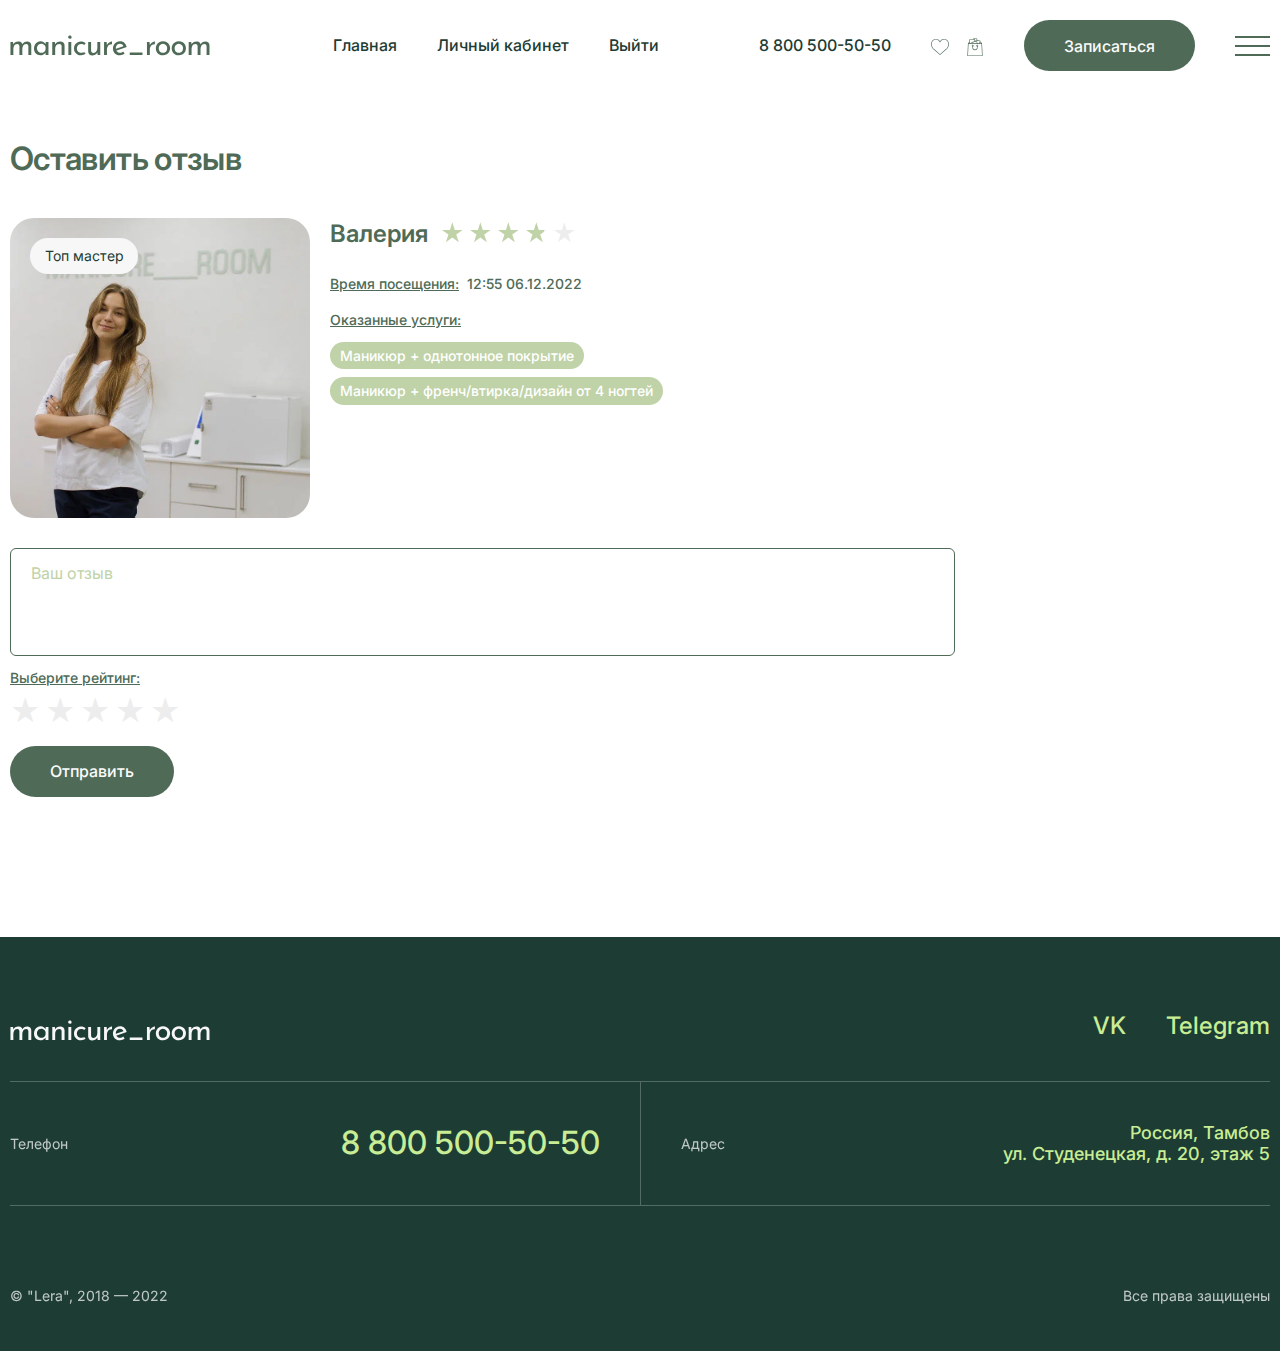
==== commit 6b2139f7: "upd: Update 05.12" ====
--- a/reviews-add.html
+++ b/reviews-add.html
@@ -167,51 +167,43 @@
 							<span class="add-reviews__status">Топ мастер</span>
 						</picture>
 						<div class="add-reviews__group">
-							<div class="add-reviews__inner">
-								<h3 class="add-reviews__title">Валерия</h3>
-								<div class="c-rating add-reviews__rating">
-									<svg class="c-rating__star c-rating__star--active">
-										<use xlink:href="img/sprite.svg#icon-star"></use>
-									</svg>
-									<svg class="c-rating__star c-rating__star--active">
-										<use xlink:href="img/sprite.svg#icon-star"></use>
-									</svg>
-									<svg class="c-rating__star c-rating__star--active">
-										<use xlink:href="img/sprite.svg#icon-star"></use>
-									</svg>
-									<svg class="c-rating__star c-rating__star--active">
-										<use xlink:href="img/sprite.svg#icon-star"></use>
-									</svg>
-									<svg class="c-rating__star c-rating__star--active">
-										<use xlink:href="img/sprite.svg#icon-star"></use>
-									</svg>
+							<div class="add-reviews__block">
+								<div class="add-reviews__inner-top">
+									<h3 class="add-reviews__title">Валерия</h3>
+									<div class="rating add-reviews__rating" style="--rating: 3.7;" aria-label="Rating of this product is 3.7 out of 5."></div>
 								</div>
 							</div>
-							<span class="add-reviews__date">12:55 06.12.2022</span>
-							<ul class="add-reviews__list">
-								<li class="add-reviews__item">Маникюр + однотонное покрытие</li>
-								<li class="add-reviews__item">Маникюр + френч/втирка/дизайн от 4 ногтей</li>
-							</ul>
+							<div class="add-reviews__block">
+								<div class="add-reviews__info">
+									<span class="add-reviews__subtitle">Время посещения:</span>
+									<span class="add-reviews__date">12:55 06.12.2022</span>
+								</div>
+							</div>
+							<div class="add-reviews__block">
+								<span class="add-reviews__subtitle">Оказанные услуги:</span>
+								<ul class="add-reviews__list">
+									<li class="add-reviews__item">Маникюр + однотонное покрытие</li>
+									<li class="add-reviews__item">Маникюр + френч/втирка/дизайн от 4 ногтей</li>
+								</ul>
+							</div>
 						</div>
 					</div>
 					<form action="#" class="add-reviews-form add-reviews__form">
 						<textarea class="textarea add-reviews-form__input" placeholder="Ваш отзыв" required></textarea>
-						<div class="c-rating add-reviews-form__rating">
-							<svg class="c-rating__star c-rating__star--active">
-								<use xlink:href="img/sprite.svg#icon-star"></use>
-							</svg>
-							<svg class="c-rating__star c-rating__star--active">
-								<use xlink:href="img/sprite.svg#icon-star"></use>
-							</svg>
-							<svg class="c-rating__star c-rating__star--active">
-								<use xlink:href="img/sprite.svg#icon-star"></use>
-							</svg>
-							<svg class="c-rating__star c-rating__star--active">
-								<use xlink:href="img/sprite.svg#icon-star"></use>
-							</svg>
-							<svg class="c-rating__star c-rating__star--active">
-								<use xlink:href="img/sprite.svg#icon-star"></use>
-							</svg>
+						<div class="add-reviews-form__inner">
+							<span class="add-reviews-form__help">Выберите рейтинг:</span>
+							<div class="rating-select add-reviews-form__rating">
+								<input type="radio" id="star5" name="rating" value="5">
+								<label for="star5" title="5 star"></label>
+								<input type="radio" id="star4" name="rating" value="4">
+								<label for="star4" title="4 star"></label>
+								<input type="radio" id="star3" name="rating" value="3">
+								<label for="star3" title="3 star"></label>
+								<input type="radio" id="star2" name="rating" value="2">
+								<label for="star2" title="2 star"></label>
+								<input type="radio" id="star1" name="rating" value="1">
+								<label for="star1" title="1 star"></label>
+							</div>
 						</div>
 						<a href="signup-services.html" class="add-reviews-form__btn btn">Отправить</a>
 					</form>
--- a/css/app.min.css
+++ b/css/app.min.css
@@ -1 +1 @@
-body{position:relative;overflow-x:hidden;font-family:"Inter",sans-serif;font-size:16px;line-height:1.4;color:#1d3c34}ul,ol,li{display:block;padding:0;margin:0;list-style:none}h1,h2,h3,h4,h5,h6{margin:0;font-weight:normal}p{margin:0}a{display:inline-block;color:#1d3c34;text-decoration:none;-webkit-transition:all .25s ease-in-out;-o-transition:all .25s ease-in-out;transition:all .25s ease-in-out}a:hover{text-decoration:none;color:#1d3c34}a:active{color:#1d3c34}input[type=number]{-moz-appearance:textfield}input[type=number]::-webkit-outer-spin-button,input[type=number]::-webkit-inner-spin-button{display:none;-webkit-appearance:none;appearance:none;margin:0}input:-webkit-autofill{-webkit-animation-name:autofill;-webkit-animation-fill-mode:both}input:-webkit-autofill,input:-webkit-autofill:hover,input:-webkit-autofill:focus,input:-webkit-autofill:active{-webkit-box-shadow:0 0 0 30px #fff inset !important;border-radius:8px}picture{display:block}img{max-width:100%}svg{-webkit-transition:all .25s ease-in-out;-o-transition:all .25s ease-in-out;transition:all .25s ease-in-out}section+section{margin-top:100px}@media screen and (max-width: 767px){section+section{margin-top:50px}}.scroll-disabled{overflow:hidden}.container{margin:0 auto;padding:0 10px;max-width:1380px;width:100%}.btn{display:-webkit-box;display:-ms-flexbox;display:flex;-webkit-box-align:center;-ms-flex-align:center;align-items:center;-webkit-box-pack:center;-ms-flex-pack:center;justify-content:center;padding:17.5px 40px;width:-webkit-fit-content;width:-moz-fit-content;width:fit-content;font-size:16px;font-weight:500;line-height:1;color:#fbfbfb;background:#4f6b57;border:none;border-radius:50px;-webkit-transition:all .25s ease-in-out;-o-transition:all .25s ease-in-out;transition:all .25s ease-in-out}.btn:focus{outline:none}.btn:hover{color:#fbfbfb}.btn--lg{padding:25.5px 50px}.btn--white{color:#4f6b57;background:#fff}@media screen and (hover: hover){.btn:hover{background:#c0d2a7}}.input{-webkit-appearance:none;-moz-appearance:none;appearance:none;display:block;padding:14.75px 40px 14.75px 20px;width:100%;font-size:16px;font-weight:normal;line-height:1;color:#1d3c34;background:rgba(0,0,0,0);border:1px solid #4f6b57;border-radius:6px}.input::-webkit-input-placeholder{color:#c0d2a7}.input::-moz-placeholder{color:#c0d2a7}.input:-ms-input-placeholder{color:#c0d2a7}.input::-ms-input-placeholder{color:#c0d2a7}.input::placeholder{color:#c0d2a7}.input:focus{outline:none}.textarea{-webkit-appearance:none;-moz-appearance:none;appearance:none;resize:none;display:block;padding:14.75px 40px 14.75px 20px;width:100%;min-height:108px;font-size:16px;font-weight:normal;line-height:18px;color:#1d3c34;background:rgba(0,0,0,0);border:1px solid #4f6b57;border-radius:6px}.textarea::-webkit-input-placeholder{color:#c0d2a7}.textarea::-moz-placeholder{color:#c0d2a7}.textarea:-ms-input-placeholder{color:#c0d2a7}.textarea::-ms-input-placeholder{color:#c0d2a7}.textarea::placeholder{color:#c0d2a7}.textarea:focus{outline:none}.input-value{position:relative}.input-value::after{content:"₽";position:absolute;top:50%;right:20px;-webkit-transform:translateY(-50%);-ms-transform:translateY(-50%);transform:translateY(-50%)}.input-value__input{-webkit-appearance:none;-moz-appearance:none;appearance:none;display:block;padding:14.75px 40px 14.75px 20px;width:100%;font-size:16px;font-weight:normal;line-height:1;color:#1d3c34;background:rgba(0,0,0,0);border:1px solid #4f6b57;border-radius:6px}.input-value__input::-webkit-input-placeholder{color:#c0d2a7}.input-value__input::-moz-placeholder{color:#c0d2a7}.input-value__input:-ms-input-placeholder{color:#c0d2a7}.input-value__input::-ms-input-placeholder{color:#c0d2a7}.input-value__input::placeholder{color:#c0d2a7}.input-value__input:focus{outline:none}.square-checkbox{display:block;margin:0;overflow:hidden;cursor:pointer}@media screen and (hover: hover){.square-checkbox:hover .square-checkbox__inner{background:#f7f7f7}}.square-checkbox__input{display:none}.square-checkbox__input:checked~.square-checkbox__inner .square-checkbox__icon{background:#c0d2a7;border-color:#c0d2a7}.square-checkbox__input:checked~.square-checkbox__inner .square-checkbox__icon::before{opacity:1}.square-checkbox__input:checked~.square-checkbox__inner .square-checkbox__elem{-webkit-text-stroke:.3px;color:#4f6b57}.square-checkbox__inner{display:-webkit-box;display:-ms-flexbox;display:flex;-webkit-box-pack:justify;-ms-flex-pack:justify;justify-content:space-between;padding:16px 12px;width:100%;border-radius:10px;-webkit-transition:all .25s ease-in-out;-o-transition:all .25s ease-in-out;transition:all .25s ease-in-out}.square-checkbox__group{display:-webkit-box;display:-ms-flexbox;display:flex}.square-checkbox__icon{display:-webkit-box;display:-ms-flexbox;display:flex;-webkit-box-align:center;-ms-flex-align:center;align-items:center;-webkit-box-pack:center;-ms-flex-pack:center;justify-content:center;margin-right:10px;min-width:20px;width:20px;height:20px;border:1px solid #1d3c34;border-radius:4px;-webkit-transition:all .25s ease-in-out;-o-transition:all .25s ease-in-out;transition:all .25s ease-in-out}.square-checkbox__icon::before{content:"";display:block;min-width:14px;width:14px;height:14px;opacity:0;background-image:url(../img/sprite.svg#icon-mark);background-repeat:no-repeat;background-size:contain;background-position:center center;-webkit-transition:all .25s ease-in-out;-o-transition:all .25s ease-in-out;transition:all .25s ease-in-out}.square-checkbox__group+.square-checkbox__elem,.square-checkbox__elem+.square-checkbox__elem{margin-left:20px;white-space:nowrap}.square-checkbox__elem{display:block;font-size:16px;font-weight:normal;text-align:left;color:#1d3c34;-webkit-transition:all .25s ease-in-out;-o-transition:all .25s ease-in-out;transition:all .25s ease-in-out}.default-select .ss-main{width:-webkit-fit-content;width:-moz-fit-content;width:fit-content}.default-select .ss-main .ss-single-selected{padding:0;width:100%;height:100%;font-size:16px;font-weight:normal;line-height:1;color:#1d3c34;background:rgba(0,0,0,0);border:none;border-radius:0}.default-select .ss-main .ss-single-selected .placeholder .ss-disabled{color:#c0d2a7}.default-select .ss-main .ss-single-selected .placeholder{line-height:1}.default-select .ss-main .ss-single-selected .ss-arrow{margin:0 0 0 10px}.default-select .ss-main .ss-single-selected .ss-arrow span{padding:0;margin:0;width:16px;height:16px;background-image:url(../img/sprite.svg#icon-caret);background-repeat:no-repeat;background-size:contain;background-position:center center;border:0;-webkit-transform:none;-ms-transform:none;transform:none;-webkit-transition:all .25s ease-in-out;-o-transition:all .25s ease-in-out;transition:all .25s ease-in-out}.default-select .ss-main .ss-single-selected .ss-arrow span.arrow-up{-webkit-transform:translateY(0) rotate(180deg);-ms-transform:translateY(0) rotate(180deg);transform:translateY(0) rotate(180deg);margin:0}.default-select .ss-main .ss-single-selected .ss-arrow span.arrow-down{-webkit-transform:rotate(0);-ms-transform:rotate(0);transform:rotate(0)}.default-select .ss-main .ss-single-selected.ss-open-below,.default-select .ss-main .ss-single-selected.ss-open-above{border-radius:6px}.default-select .ss-main .ss-single-selected.ss-open-below+*{margin-top:7px}.default-select .ss-main .ss-single-selected.ss-open-above+*{-webkit-transform:scale(1) translateY(-7px);-ms-transform:scale(1) translateY(-7px);transform:scale(1) translateY(-7px);border-radius:6px}.default-select .ss-content .ss-search{display:none}.default-select .ss-content{z-index:99 !important;margin:0;margin-left:-17px;min-width:-webkit-min-content;min-width:-moz-min-content;min-width:min-content;width:-webkit-max-content;width:-moz-max-content;width:max-content;color:#4f6b57;background:#fff;border:1px solid #4f6b57;border-radius:6px}@media screen and (max-width: 767px){.default-select .ss-content{margin-left:0}}.default-select .ss-content .ss-list{padding:5px 0;max-height:118px}.default-select .ss-content .ss-list .ss-option{padding:10px 15px;font-size:16px;font-weight:normal;line-height:1;color:#1d3c34;cursor:pointer;-webkit-transition:all .25s ease-in-out;-o-transition:all .25s ease-in-out;transition:all .25s ease-in-out}.default-select .ss-content .ss-list .ss-option.ss-disabled:not(.ss-option-selected){display:none}.default-select .ss-option:first-child.ss-disabled.ss-option-selected{display:none}.default-select .ss-content .ss-list .ss-option.ss-disabled{display:none}.default-select .ss-content .ss-list .ss-option:hover,.default-select .ss-content .ss-list .ss-option.ss-highlighted{color:#4f6b57;background:rgba(0,0,0,0)}.default-select .ss-arrow .arrow-down{width:auto;height:auto;background:none}.salad-select .ss-main{min-width:240px;width:-webkit-fit-content;width:-moz-fit-content;width:fit-content}.salad-select .ss-main .ss-single-selected{padding:14px 20px;width:100%;height:100%;font-size:16px;font-weight:600;line-height:1;color:#4f6b57;background:#c0d2a7;border:none;border-radius:6px}.salad-select .ss-main .ss-single-selected .placeholder{line-height:1}.salad-select .ss-main .ss-single-selected .ss-arrow{margin:0 0 0 20px}.salad-select .ss-main .ss-single-selected .ss-arrow span{padding:0;margin:0;width:16px;height:16px;background-image:url(../img/sprite.svg#icon-caret);background-repeat:no-repeat;background-size:contain;background-position:center center;border:0;-webkit-transform:none;-ms-transform:none;transform:none;-webkit-transition:all .25s ease-in-out;-o-transition:all .25s ease-in-out;transition:all .25s ease-in-out}.salad-select .ss-main .ss-single-selected .ss-arrow span.arrow-up{-webkit-transform:translateY(0) rotate(180deg);-ms-transform:translateY(0) rotate(180deg);transform:translateY(0) rotate(180deg);margin:0}.salad-select .ss-main .ss-single-selected .ss-arrow span.arrow-down{-webkit-transform:rotate(0);-ms-transform:rotate(0);transform:rotate(0)}.salad-select .ss-main .ss-single-selected.ss-open-below,.salad-select .ss-main .ss-single-selected.ss-open-above{border-radius:6px}.salad-select .ss-main .ss-single-selected.ss-open-below+*{margin-top:0}.salad-select .ss-main .ss-single-selected.ss-open-above+*{-webkit-transform:scale(1) translateY(-7px);-ms-transform:scale(1) translateY(-7px);transform:scale(1) translateY(-7px);border-radius:6px}.salad-select .ss-content .ss-search{display:none}.salad-select .ss-content{z-index:99 !important;margin:0;width:100%;overflow:hidden;color:#4f6b57;background:#c0d2a7;border:0;border-radius:6px}.salad-select .ss-content .ss-list{padding:0;max-height:174.38px}.salad-select .ss-content .ss-list .ss-option{padding:16px 20px;font-size:16px;font-weight:600;line-height:1;color:#4f6b57;cursor:pointer;-webkit-transition:all .25s ease-in-out;-o-transition:all .25s ease-in-out;transition:all .25s ease-in-out}.salad-select .ss-content .ss-list .ss-option.ss-disabled:not(.ss-option-selected){display:none}.salad-select .ss-option:first-child.ss-disabled.ss-option-selected{display:none}.salad-select .ss-content .ss-list .ss-option.ss-disabled{display:none}.salad-select .ss-content .ss-list .ss-option:hover,.salad-select .ss-content .ss-list .ss-option.ss-highlighted{color:#fff;background:#4f6b57}.salad-select .ss-arrow .arrow-down{width:auto;height:auto;background:none}.multiple-select{margin-top:20px}.multiple-select .ss-main{width:100%}.multiple-select .ss-main .ss-multi-selected{padding:0;color:"Inter",sans-serif;background:rgba(0,0,0,0);border:1px solid #4f6b57;border-radius:6px}.multiple-select .ss-main .ss-multi-selected .ss-values .ss-disabled{margin:0;padding:5px 0 17px 0;font-size:16px;font-weight:normal;line-height:1}.multiple-select .ss-main .ss-multi-selected .ss-add{margin:19px 16px 0 5px}.multiple-select .ss-main .ss-multi-selected .ss-values{padding:12px 16px;margin-bottom:-12px}.multiple-select .ss-main .ss-multi-selected .ss-values .ss-value{margin:0;margin-right:12px;margin-bottom:12px;padding:6px;line-height:1;text-align:left}.multiple-select .ss-main .ss-single-selected{padding:0;width:100%;height:100%;font-size:16px;font-weight:normal;line-height:1;color:#1d3c34;background:rgba(0,0,0,0);border:none;border-radius:0}.multiple-select .ss-main .ss-single-selected .placeholder .ss-disabled{color:#c0d2a7}.multiple-select .ss-main .ss-single-selected .placeholder{line-height:1}.multiple-select .ss-main .ss-single-selected .ss-arrow{margin:0 0 0 10px}.multiple-select .ss-main .ss-single-selected .ss-arrow span{padding:0;margin:0;width:16px;height:16px;background-image:url(../img/sprite.svg#icon-caret);background-repeat:no-repeat;background-size:contain;background-position:center center;border:0;-webkit-transform:none;-ms-transform:none;transform:none;-webkit-transition:all .25s ease-in-out;-o-transition:all .25s ease-in-out;transition:all .25s ease-in-out}.multiple-select .ss-main .ss-single-selected .ss-arrow span.arrow-up{-webkit-transform:translateY(0) rotate(180deg);-ms-transform:translateY(0) rotate(180deg);transform:translateY(0) rotate(180deg);margin:0}.multiple-select .ss-main .ss-single-selected .ss-arrow span.arrow-down{-webkit-transform:rotate(0);-ms-transform:rotate(0);transform:rotate(0)}.multiple-select .ss-main .ss-single-selected.ss-open-below,.multiple-select .ss-main .ss-single-selected.ss-open-above{border-radius:6px}.multiple-select .ss-main .ss-single-selected.ss-open-below+*{margin-top:7px}.multiple-select .ss-main .ss-single-selected.ss-open-above+*{-webkit-transform:scale(1) translateY(-7px);-ms-transform:scale(1) translateY(-7px);transform:scale(1) translateY(-7px);border-radius:6px}.multiple-select .ss-content .ss-search{display:none}.multiple-select .ss-content{z-index:99 !important;margin:0;width:100%;color:#4f6b57;background:#fff;border:1px solid #4f6b57;border-radius:6px}@media screen and (max-width: 767px){.multiple-select .ss-content{margin-left:0}}.multiple-select .ss-content .ss-list{padding:5px 0;max-height:260px}.multiple-select .ss-main .ss-multi-selected .ss-values .ss-value{font-size:14px;color:#fff;background:#c0d2a7}.multiple-select .ss-optgroup-label{font-size:20px;font-weight:bold;text-transform:capitalize}.multiple-select .ss-content .ss-list .ss-option{padding:10px 15px;font-size:16px;font-weight:normal;line-height:1;color:#1d3c34;cursor:pointer;-webkit-transition:all .25s ease-in-out;-o-transition:all .25s ease-in-out;transition:all .25s ease-in-out}.multiple-select .ss-content .ss-list .ss-option.ss-disabled:not(.ss-option-selected){display:none}.multiple-select .ss-option:first-child.ss-disabled.ss-option-selected{display:none}.multiple-select .ss-content .ss-list .ss-option.ss-disabled{display:none}.multiple-select .ss-content .ss-list .ss-option:hover,.multiple-select .ss-content .ss-list .ss-option.ss-highlighted{color:#4f6b57;background:rgba(0,0,0,0)}.multiple-select .ss-arrow .arrow-down{width:auto;height:auto;background:none}.select-box{position:relative}.select-box__selected{display:-webkit-box;display:-ms-flexbox;display:flex;-webkit-box-align:center;-ms-flex-align:center;align-items:center;overflow:hidden;padding:28px 50px 28px 20px;width:100%;font-size:16px;font-weight:normal;line-height:1;color:#1d3c34;background:#c0d2a7;border-radius:6px;-webkit-box-ordinal-group:1;-ms-flex-order:0;order:0;cursor:pointer;-webkit-user-select:none;-moz-user-select:none;-ms-user-select:none;user-select:none}.select-box__selected::after{content:"";position:absolute;top:50%;right:20px;-webkit-transform:translateY(-50%);-ms-transform:translateY(-50%);transform:translateY(-50%);display:block;width:16px;height:16px;background-image:url(../img/sprite.svg#icon-caret);background-repeat:no-repeat;background-size:contain;background-position:center center;-webkit-transition:-webkit-transform .4s;transition:-webkit-transform .4s;-o-transition:transform .4s;transition:transform .4s;transition:transform .4s, -webkit-transform .4s}.select-box__selected--active::after{-webkit-transform:rotate(-180deg);-ms-transform:rotate(-180deg);transform:rotate(-180deg)}.select-box__value{display:block;margin-right:10px;padding:6px 2px;min-width:40px;text-align:center;color:#f7f7f7;background:#4f6b57;border-radius:50px}.select-box__container{position:absolute;top:84px;z-index:10;width:100%;padding:5px 0;visibility:hidden;opacity:0;background:#c0d2a7;border-radius:6px;-webkit-transition:all .25s ease;-o-transition:all .25s ease;transition:all .25s ease;pointer-events:none}.select-box__container--active{visibility:visible;opacity:1;pointer-events:all}.select-box__container--active .select-box__option{opacity:1;-webkit-transition:opacity .25s ease-in-out .05s,color .25s ease-in-out;-o-transition:opacity .25s ease-in-out .05s,color .25s ease-in-out;transition:opacity .25s ease-in-out .05s,color .25s ease-in-out}.select-box__wrap{max-height:258px;overflow-y:auto}.select-box__scroll{overflow:hidden}.select-box__option{padding:15px 20px;width:100%;min-width:-webkit-max-content;min-width:-moz-max-content;min-width:max-content;opacity:0;-webkit-transition:opacity .25s ease-in-out,color .25s ease-in-out;-o-transition:opacity .25s ease-in-out,color .25s ease-in-out;transition:opacity .25s ease-in-out,color .25s ease-in-out}@media screen and (hover: hover){.select-box__option:hover{color:#4f6b57}}.select-box__radio{display:none}.select-box__radio:checked+label{color:#1d3c34}.select-box__label{display:-webkit-box;display:-ms-flexbox;display:flex;-webkit-box-align:center;-ms-flex-align:center;align-items:center;margin:0;font-size:16px;font-weight:normal;cursor:pointer}.flatpickr-calendar{overflow:hidden;border:1px solid #1d3c34;-webkit-box-shadow:none;box-shadow:none}.flatpickr-calendar::before,.flatpickr-calendar::after{display:none}.flatpickr-calendar .flatpickr-prev-month::before{content:"";display:block;min-width:18px;width:18px;height:18px;background-image:url(../img/sprite.svg#icon-arrow-right);background-repeat:no-repeat;background-size:contain;background-position:center center;-webkit-transform:rotate(180deg);-ms-transform:rotate(180deg);transform:rotate(180deg)}.flatpickr-calendar .flatpickr-next-month::before{content:"";display:block;min-width:18px;width:18px;height:18px;background-image:url(../img/sprite.svg#icon-arrow-right);background-repeat:no-repeat;background-size:contain;background-position:center center}.flatpickr-calendar .flatpickr-months .flatpickr-prev-month svg,.flatpickr-calendar .flatpickr-months .flatpickr-next-month svg{display:none}.flatpickr-calendar .numInputWrapper:hover{background:#f7f7f7}.flatpickr-calendar .numInputWrapper span{border-color:#f7f7f7}.flatpickr-calendar .numInputWrapper span.arrowUp:after{border-bottom:4px solid #1d3c34}.flatpickr-calendar .flatpickr-current-month .numInputWrapper span.arrowDown:after{border-top:4px solid #1d3c34}.flatpickr-calendar .flatpickr-current-month input.cur-year{font-weight:normal;color:#1d3c34}.flatpickr-calendar span.flatpickr-weekday{color:#1d3c34}.flatpickr-calendar .flatpickr-day.today{border-color:#c0d2a7}.flatpickr-calendar .flatpickr-day{color:#1d3c34}.flatpickr-calendar .flatpickr-day.flatpickr-disabled{background:rgba(0,0,0,.05)}.flatpickr-calendar .flatpickr-day.inRange,.flatpickr-calendar .flatpickr-day.prevMonthDay.inRange,.flatpickr-calendar .flatpickr-day.nextMonthDay.inRange,.flatpickr-calendar .flatpickr-day.today.inRange,.flatpickr-calendar .flatpickr-day.prevMonthDay.today.inRange,.flatpickr-calendar .flatpickr-day.nextMonthDay.today.inRange,.flatpickr-calendar .flatpickr-day:hover,.flatpickr-calendar .flatpickr-day.prevMonthDay:hover,.flatpickr-calendar .flatpickr-day.nextMonthDay:hover,.flatpickr-calendar .flatpickr-day:focus,.flatpickr-calendar .flatpickr-day.prevMonthDay:focus,.flatpickr-calendar .flatpickr-day.nextMonthDay:focus{color:#1d3c34;background:#f7f7f7;border-color:#f7f7f7}.flatpickr-calendar .flatpickr-day.selected,.flatpickr-calendar .flatpickr-day.startRange,.flatpickr-calendar .flatpickr-day.endRange,.flatpickr-calendar .flatpickr-day.selected.inRange,.flatpickr-calendar .flatpickr-day.startRange.inRange,.flatpickr-calendar .flatpickr-day.endRange.inRange,.flatpickr-calendar .flatpickr-day.selected:focus,.flatpickr-calendar .flatpickr-day.startRange:focus,.flatpickr-calendar .flatpickr-day.endRange:focus,.flatpickr-calendar .flatpickr-day.selected:hover,.flatpickr-calendar .flatpickr-day.startRange:hover,.flatpickr-calendar .flatpickr-day.endRange:hover,.flatpickr-calendar .flatpickr-day.selected.prevMonthDay,.flatpickr-calendar .flatpickr-day.startRange.prevMonthDay,.flatpickr-calendar .flatpickr-day.endRange.prevMonthDay,.flatpickr-calendar .flatpickr-day.selected.nextMonthDay,.flatpickr-calendar .flatpickr-day.startRange.nextMonthDay,.flatpickr-calendar .flatpickr-day.endRange.nextMonthDay{color:#fff;background:#c0d2a7;border-color:#c0d2a7}.flatpickr-calendar .flatpickr-time input{color:#1d3c34}.flatpickr-calendar .flatpickr-time input:hover,.flatpickr-calendar .flatpickr-time .flatpickr-am-pm:hover,.flatpickr-calendar .flatpickr-time input:focus,.flatpickr-calendar .flatpickr-time .flatpickr-am-pm:focus{background:#f7f7f7}.xdsoft_datetimepicker{background:#fff !important;border:1px solid #4f6b57 !important;border-radius:10px !important}.xdsoft_datetimepicker .xdsoft_calendar td.xdsoft_default,.xdsoft_datetimepicker .xdsoft_timepicker .xdsoft_time_box>div>div.xdsoft_current{background:#c0d2a7 !important;-webkit-box-shadow:#c0d2a7 0 1px 3px 0 inset !important;box-shadow:#c0d2a7 0 1px 3px 0 inset !important}.xdsoft_datetimepicker .xdsoft_calendar th{color:#4f6b57 !important;background:#fbfbfb !important}.xdsoft_datetimepicker .xdsoft_calendar td.xdsoft_other_month,.xdsoft_datetimepicker .xdsoft_calendar td.xdsoft_disabled,.xdsoft_datetimepicker .xdsoft_time_box>div>div.xdsoft_disabled{opacity:.2 !important}.xdsoft_datetimepicker .xdsoft_calendar td:not(.xdsoft_disabled),.xdsoft_datetimepicker .xdsoft_calendar th:not(.xdsoft_disabled){color:#4f6b57 !important;background:#fff !important;border:1px solid #4f6b57 !important}.xdsoft_date.xdsoft_disabled{opacity:.2 !important;border:1px solid #4f6b57 !important}.xdsoft_datetimepicker .xdsoft_calendar td:hover,.xdsoft_datetimepicker .xdsoft_timepicker .xdsoft_time_box>div>div:hover{color:#fff !important;background:#c0d2a7 !important}.xdsoft_datetimepicker .xdsoft_timepicker .xdsoft_time_box{border-bottom:1px solid #4f6b57 !important}.xdsoft_datetimepicker .xdsoft_calendar td.xdsoft_current{color:#fff !important;background:#c0d2a7 !important;-webkit-box-shadow:#c0d2a7 0 1px 3px 0 inset !important;box-shadow:#c0d2a7 0 1px 3px 0 inset !important}.xdsoft_datetimepicker .xdsoft_calendar td.xdsoft_today{font-weight:bold !important;color:#4f6b57 !important;background:#fff !important;-webkit-box-shadow:#fff 0 1px 3px 0 inset !important;box-shadow:#fff 0 1px 3px 0 inset !important}.xdsoft_time_box{border:1px solid #4f6b57 !important}.xdsoft_time_box.xdsoft_scroller_box{border-top:none !important}.xdsoft_datetimepicker .xdsoft_timepicker .xdsoft_time_box>div>div{color:#4f6b57 !important;background:#f7f7f7 !important;border-top:1px solid #4f6b57 !important}.xdsoft_time:last-child{border-bottom:1px solid #4f6b57 !important}.xdsoft_datetimepicker .xdsoft_label{color:#4f6b57 !important}@-webkit-keyframes autofill{to{color:inherit;background:rgba(0,0,0,0)}}@keyframes autofill{to{color:inherit;background:rgba(0,0,0,0)}}.c-controls{display:-webkit-box;display:-ms-flexbox;display:flex;-webkit-box-align:center;-ms-flex-align:center;align-items:center}.c-controls__item+.c-controls__item{margin-left:17px}.c-controls__elem{position:relative}.c-controls__icon{min-width:18px;width:18px;height:18px;color:#4f6b57}.c-controls__value{position:absolute;top:-7px;right:-7px;display:block;min-width:15px;width:15px;height:15px;font-size:11px;font-weight:normal;line-height:15px;text-align:center;color:#fbf8f2;background:#4f6b57;border-radius:50%}.c-socials{display:-webkit-box;display:-ms-flexbox;display:flex;-webkit-box-align:center;-ms-flex-align:center;align-items:center}.c-socials--dark .c-socials__link{color:#1d3c34}.c-socials--dark .c-socials__link:hover{color:#c8ed95}@media screen and (hover: hover){.c-socials--dark .c-socials__link:hover{color:#c0d2a7}}.c-socials__item+.c-socials__item{margin-left:40px}@media screen and (max-width: 767px){.c-socials__item+.c-socials__item{margin-left:25px}}.c-socials__link{display:block;font-size:24px;font-weight:500;line-height:1.2;color:#c8ed95}.c-socials__link:hover{color:#c8ed95}@media screen and (hover: hover){.c-socials__link:hover{color:#c0d2a7}}@media screen and (max-width: 767px){.c-accordeon{display:none}}.c-accordeon__item{padding-bottom:25px;border-bottom:1px solid #4f6b57;-webkit-transition:all .2s linear;-o-transition:all .2s linear;transition:all .2s linear}.c-accordeon__item.is--open .c-accordeon__trigger::after{-webkit-transform:rotate(135deg);-ms-transform:rotate(135deg);transform:rotate(135deg)}.c-accordeon__item.is--open .c-accordeon__img{min-width:270px;width:270px;height:270px}@media screen and (min-width: 768px)and (max-width: 1023px){.c-accordeon__item.is--open .c-accordeon__img{min-width:240px;width:240px;height:240px}}.c-accordeon__item.is--open .c-accordeon__group{padding-left:80px}@media screen and (min-width: 768px)and (max-width: 1023px){.c-accordeon__item.is--open .c-accordeon__group{padding-left:40px}}.c-accordeon__item.is--open .c-accordeon__rating .c-rating__star{min-width:20px;width:20px;height:20px}.c-accordeon__item.is--open .c-accordeon__inner{opacity:1;-webkit-transition:all .2s linear .2s;-o-transition:all .2s linear .2s;transition:all .2s linear .2s}.c-accordeon__item+.c-accordeon__item{margin-top:25px}@media screen and (max-width: 767px){.c-accordeon__item+.c-accordeon__item{margin-top:20px}}.c-accordeon__trigger{position:relative;display:-webkit-box;display:-ms-flexbox;display:flex;-webkit-box-align:start;-ms-flex-align:start;align-items:flex-start;padding:0;width:100%;text-align:left;color:#1d3c34;background:rgba(0,0,0,0);border:none;border-radius:0;-webkit-user-select:none;-moz-user-select:none;-ms-user-select:none;user-select:none;cursor:pointer}.c-accordeon__trigger::after{content:"";position:absolute;top:40px;right:0;display:block;min-width:24px;width:24px;height:24px;background-image:url(../img/sprite.svg#icon-plus);background-repeat:no-repeat;background-size:contain;background-position:center center;-webkit-transition:all .2s linear;-o-transition:all .2s linear;transition:all .2s linear}.c-accordeon__img{position:relative;overflow:hidden;min-width:106px;width:106px;height:106px;border-radius:24px;-webkit-transition:all .2s linear;-o-transition:all .2s linear;transition:all .2s linear}.c-accordeon__img img{display:block;width:100%;height:100%;-o-object-fit:cover;object-fit:cover}.c-accordeon__group{padding-top:15px;padding-left:244px;-webkit-transition:all .2s linear;-o-transition:all .2s linear;transition:all .2s linear}@media screen and (min-width: 768px)and (max-width: 1023px){.c-accordeon__group{padding-left:174px}}.c-accordeon__title{display:block;font-size:24px;font-weight:600;color:#4f6b57}.c-accordeon__help{display:block;font-size:16px;font-weight:normal}.c-accordeon__rating{margin-top:12px}.c-accordeon__rating .c-rating__star{min-width:12px;width:12px;height:12px}.c-accordeon__wrapper{display:none;padding-top:20px}.c-accordeon__inner{display:-webkit-box;display:-ms-flexbox;display:flex;-webkit-box-pack:justify;-ms-flex-pack:justify;justify-content:space-between;opacity:0;-webkit-transition:all .2s linear;-o-transition:all .2s linear;transition:all .2s linear}.c-accordeon__left{max-width:270px;min-width:270px;width:100%}@media screen and (min-width: 768px)and (max-width: 1023px){.c-accordeon__left{max-width:240px;min-width:240px}}.c-accordeon__btn{width:100%}.c-accordeon__right{padding-left:80px;width:100%}@media screen and (min-width: 768px)and (max-width: 1023px){.c-accordeon__right{padding-left:40px}}@media screen and (min-width: 768px){.c-selected{display:none}}.c-selected .ss-main{width:100%}.c-selected .ss-main .ss-single-selected{padding:30px 20px;width:100%;height:100%;font-size:24px;font-weight:600;line-height:1;color:#4f6b57;background:#c0d2a7;border:none;border-radius:6px}.c-selected .ss-main .ss-single-selected .placeholder{line-height:1}.c-selected .ss-main .ss-single-selected .ss-arrow{margin:0 0 0 20px}.c-selected .ss-main .ss-single-selected .ss-arrow span{padding:0;margin:0;width:16px;height:16px;background-image:url(../img/sprite.svg#icon-caret);background-repeat:no-repeat;background-size:contain;background-position:center center;border:0;-webkit-transform:none;-ms-transform:none;transform:none;-webkit-transition:all .25s ease-in-out;-o-transition:all .25s ease-in-out;transition:all .25s ease-in-out}.c-selected .ss-main .ss-single-selected .ss-arrow span.arrow-up{-webkit-transform:translateY(0) rotate(180deg);-ms-transform:translateY(0) rotate(180deg);transform:translateY(0) rotate(180deg);margin:0}.c-selected .ss-main .ss-single-selected .ss-arrow span.arrow-down{-webkit-transform:rotate(0);-ms-transform:rotate(0);transform:rotate(0)}.c-selected .ss-main .ss-single-selected.ss-open-below,.c-selected .ss-main .ss-single-selected.ss-open-above{border-radius:6px}.c-selected .ss-main .ss-single-selected.ss-open-below+*{margin-top:0}.c-selected .ss-main .ss-single-selected.ss-open-above+*{-webkit-transform:scale(1) translateY(-7px);-ms-transform:scale(1) translateY(-7px);transform:scale(1) translateY(-7px);border-radius:6px}.c-selected .ss-content .ss-search{display:none}.c-selected .ss-content{z-index:99 !important;margin:0;width:100%;color:#4f6b57;background:#c0d2a7;border:0;border-radius:6px}.c-selected .ss-content .ss-list{padding:0;max-height:174.38px}.c-selected .ss-content .ss-list .ss-option{padding:25px 20px;font-size:24px;font-weight:600;line-height:1;color:#4f6b57;cursor:pointer;-webkit-transition:all .25s ease-in-out;-o-transition:all .25s ease-in-out;transition:all .25s ease-in-out}.c-selected .ss-content .ss-list .ss-option.ss-disabled:not(.ss-option-selected){display:none}.c-selected .ss-option:first-child.ss-disabled.ss-option-selected{display:none}.c-selected .ss-content .ss-list .ss-option.ss-disabled{display:none}.c-selected .ss-content .ss-list .ss-option:hover,.c-selected .ss-content .ss-list .ss-option.ss-highlighted{color:#4f6b57}.c-selected .ss-arrow .arrow-down{width:auto;height:auto;background:none}.c-selected__controls{margin-bottom:25px}.c-selected__help{display:block;margin-bottom:10px;font-size:24px;font-weight:600;color:#4f6b57}.c-selected__wrapper{display:none}.c-selected__wrapper--active{display:block}.c-quote{position:relative;display:-webkit-box;display:-ms-flexbox;display:flex;-webkit-box-align:start;-ms-flex-align:start;align-items:flex-start}@media screen and (max-width: 767px){.c-quote{padding-bottom:10px}}.c-quote__img{overflow:hidden;margin-right:50px;max-width:120px;min-width:120px;height:100px;border-radius:12px}.c-quote__img img{display:block;width:100%;height:100%;-o-object-fit:cover;object-fit:cover}@media screen and (max-width: 767px){.c-quote__img{margin-right:25px}}.c-quote__quote{font-size:32px;font-weight:normal;line-height:1.2;color:#4f6b57}@media screen and (max-width: 767px){.c-quote__quote{font-size:24px}}.c-quote__signature{margin-top:5px;max-width:191px;min-width:191px;height:69px}.c-quote__signature img{display:block;width:100%;height:100%;-o-object-fit:cover;object-fit:cover}.c-quote__decor{display:block;margin-top:22px;min-width:156px;width:156px;height:98px}.c-quote__decor img{display:block;width:100%;height:100%;-o-object-fit:contain;object-fit:contain}@media screen and (max-width: 767px){.c-quote__decor{position:absolute;top:100px;left:0;min-width:96px;width:96px;height:60px}}.c-list__item{display:-webkit-box;display:-ms-flexbox;display:flex;-webkit-box-align:start;-ms-flex-align:start;align-items:flex-start;font-size:16px;font-weight:normal}.c-list__item::before{content:"›";display:block;margin-top:-1px;margin-right:5px;font-size:16px;font-weight:900;color:#4f6b57}.c-list__item+.c-list__item{margin-top:7px}.c-like{display:-webkit-box;display:-ms-flexbox;display:flex;-webkit-box-align:center;-ms-flex-align:center;align-items:center;-webkit-box-pack:center;-ms-flex-pack:center;justify-content:center;padding:0;min-width:30px;width:30px;height:26px;font-size:0;background:rgba(0,0,0,0);border:none;border-radius:0}.c-like:focus{outline:none}.c-like--filled .c-like__icon{color:#1d3c34}.c-like__icon{min-width:30px;width:30px;height:26px;color:#1d3c34}.c-quantity{position:relative;overflow:hidden;display:-webkit-box;display:-ms-flexbox;display:flex;-webkit-box-align:center;-ms-flex-align:center;align-items:center;width:-webkit-fit-content;width:-moz-fit-content;width:fit-content;text-align:center;border:none}.c-quantity__value{position:relative;z-index:1;display:block;-webkit-appearance:none;-moz-appearance:none;appearance:none;padding:0;max-width:40px;width:-webkit-fit-content;width:-moz-fit-content;width:fit-content;overflow:hidden;font-size:32px;font-weight:500;line-height:1;text-align:center;color:#4f6b57;background:rgba(0,0,0,0);border:none;border-radius:0;pointer-events:none;-webkit-transition:color .25s ease-in-out;-o-transition:color .25s ease-in-out;transition:color .25s ease-in-out}.c-quantity__value:focus{outline:none}.c-quantity__btn{position:relative;display:-webkit-box;display:-ms-flexbox;display:flex;-webkit-box-align:center;-ms-flex-align:center;align-items:center;-webkit-box-pack:center;-ms-flex-pack:center;justify-content:center;padding:0;width:16px;height:16px;background:rgba(0,0,0,0);border:none;border-radius:0;-webkit-transition:none;-o-transition:none;transition:none}.c-quantity__btn:focus{outline:none}.c-quantity__btn--minus{margin-right:5px}.c-quantity__btn--plus{margin-left:5px}.c-quantity__icon{display:block;width:16px;height:16px;color:#4f6b57}.c-ol{counter-reset:ol-list}.c-ol__item{display:-webkit-box;display:-ms-flexbox;display:flex;-webkit-box-align:start;-ms-flex-align:start;align-items:flex-start;font-size:16px;font-weight:normal;color:#1d3c34}.c-ol__item::before{counter-increment:ol-list;content:counter(ol-list) ".";display:block;margin-right:5px}.c-pagination{display:-webkit-box;display:-ms-flexbox;display:flex;-webkit-box-align:center;-ms-flex-align:center;align-items:center}.c-pagination__item--active .c-pagination__elem{color:#fff;background:#4f6b57}.c-pagination__item+.c-pagination__item{margin-left:5px}.c-pagination__elem{display:-webkit-box;display:-ms-flexbox;display:flex;-webkit-box-align:center;-ms-flex-align:center;align-items:center;padding:11px 14px;font-size:16px;font-weight:normal;line-height:1;color:#1d3c34;border:1px solid #4f6b57;border-radius:6px}@media screen and (hover: hover){.c-pagination__elem:hover{color:#fff;background:#4f6b57}.c-pagination__elem:hover .c-pagination__icon{color:#fff}}.c-pagination__icon{margin-left:8px;min-width:12px;width:12px;height:12px;color:#1d3c34}.c-message{position:fixed;top:91px;right:0;left:0;z-index:200;display:none;text-align:center;color:#fff;background:#c0d2a7}.c-message--active{display:block}@media screen and (max-width: 1023px){.c-message{top:65px}}.c-message__title{display:block;padding:18px 16px;font-size:16px;font-weight:500;line-height:1}@media screen and (max-width: 1023px){.c-message__title{padding:12px 16px}}@media screen and (max-width: 767px){.c-message__title{font-size:12px}}.c-message__title+.c-message__title{border-top:1px solid #fff}.c-rating{display:-webkit-box;display:-ms-flexbox;display:flex;-webkit-box-align:center;-ms-flex-align:center;align-items:center}.c-rating__star{min-width:20px;width:20px;height:20px;color:#ededed}.c-rating__star--active{color:#c0d2a7}.c-rating__star+.c-rating__star{margin-left:6px}.header{position:fixed;top:0;right:0;left:0;z-index:900;width:100%;background:#fff}.header--inner .header__wrapper{border-bottom:1px solid #4f6b57}.header__wrapper{display:-webkit-box;display:-ms-flexbox;display:flex;-webkit-box-align:center;-ms-flex-align:center;align-items:center;-webkit-box-pack:justify;-ms-flex-pack:justify;justify-content:space-between;padding:20px 0}@media screen and (max-width: 1023px){.header__wrapper{padding:15px 0 20px}}.header__logotype{max-width:200px;width:100%;height:auto}.header__logotype img{display:block;width:100%;height:100%;-o-object-fit:contain;object-fit:contain}.header__nav{margin-left:auto}@media screen and (max-width: 1199px){.header__nav{display:none}}.header__group{display:-webkit-box;display:-ms-flexbox;display:flex;-webkit-box-align:center;-ms-flex-align:center;align-items:center;margin-left:100px}@media screen and (min-width: 1024px)and (max-width: 1199px){.header__group{margin-left:60px}}.header__phone{display:block;font-size:16px;font-weight:500}@media screen and (hover: hover){.header__phone:hover{color:#c0d2a7}}@media screen and (max-width: 1023px){.header__phone{display:none}}.header__controls{margin-left:40px}@media screen and (max-width: 1023px){.header__controls{margin-left:0}}.header__btn{margin-left:40px}@media screen and (max-width: 1023px){.header__btn{display:none}}.nav__list{display:-webkit-box;display:-ms-flexbox;display:flex;-webkit-box-align:center;-ms-flex-align:center;align-items:center}@media screen and (max-width: 1023px){.nav__list{-webkit-box-orient:vertical;-webkit-box-direction:normal;-ms-flex-direction:column;flex-direction:column}}.nav__submenu{display:none;margin-top:15px}.nav__dropdown .nav__link{position:relative}.nav__dropdown .nav__link::after{content:"";position:absolute;top:50%;right:-10px;-webkit-transform:translate(100%, -50%);-ms-transform:translate(100%, -50%);transform:translate(100%, -50%);display:block;margin-left:12px;min-width:12px;width:12px;height:12px;background-image:url(../img/sprite.svg#icon-caret);background-repeat:no-repeat;background-size:contain;background-position:center center;-webkit-transition:all .25s ease;-o-transition:all .25s ease;transition:all .25s ease}.nav__dropdown.is--open .nav__link::after{-webkit-transform:translate(100%, -50%) rotate(180deg);-ms-transform:translate(100%, -50%) rotate(180deg);transform:translate(100%, -50%) rotate(180deg)}@media screen and (min-width: 1024px){.nav__item{position:relative}.nav__item--active::before{content:"";position:absolute;top:-3px;left:50%;-webkit-transform:translate(-50%, -100%);-ms-transform:translate(-50%, -100%);transform:translate(-50%, -100%);display:block;width:1px;height:31px;background:#1d3c34}.nav__item--active::after{content:"";position:absolute;bottom:-3px;left:50%;-webkit-transform:translate(-50%, 100%);-ms-transform:translate(-50%, 100%);transform:translate(-50%, 100%);display:block;width:1px;height:31px;background:#1d3c34}}@media screen and (max-width: 1023px){.nav__item--active .nav__link{border-bottom:1px solid #1d3c34}}.nav__item+.nav__item{margin-left:40px}@media screen and (max-width: 1023px){.nav__item+.nav__item{margin-top:40px;margin-left:0}}.nav__subitem+.nav__subitem{margin-top:10px}.nav__link{display:block;width:-webkit-fit-content;width:-moz-fit-content;width:fit-content;font-size:16px;font-weight:500}@media screen and (hover: hover){.nav__link:hover{color:#c0d2a7}}.nav__sublink{display:block;width:-webkit-fit-content;width:-moz-fit-content;width:fit-content;font-size:15px;font-weight:500}@media screen and (hover: hover){.nav__sublink:hover{color:#c0d2a7}}.hamburger{position:relative;display:block;margin-left:40px;padding:0;min-width:35px;width:35px;height:30px;background:rgba(0,0,0,0);border:none;border-radius:0}.hamburger:focus{outline:none}.hamburger__inner{display:block;position:absolute;right:0;left:0;width:100%;height:2px;background:#4f6b57;-webkit-transition:all .25s ease-in-out;-o-transition:all .25s ease-in-out;transition:all .25s ease-in-out}.hamburger__inner:first-child{top:5.5px}.hamburger__inner:nth-child(2){top:14.5px}.hamburger__inner:last-child{top:23.5px}.mobile-menu{position:fixed;top:0;right:0;bottom:0;z-index:1010;-webkit-transform:translateX(104%);-ms-transform:translateX(104%);transform:translateX(104%);overflow:hidden;width:35%;height:100%;background:#fff;-webkit-transition:all .25s ease-in-out;-o-transition:all .25s ease-in-out;transition:all .25s ease-in-out}.mobile-menu--active{-webkit-transform:translateX(0);-ms-transform:translateX(0);transform:translateX(0)}.mobile-menu--active .mobile-menu__close,.mobile-menu--active .mobile-menu__wrapper{opacity:1;-webkit-transition:all .25s ease-in-out .25s;-o-transition:all .25s ease-in-out .25s;transition:all .25s ease-in-out .25s}@media screen and (min-width: 768px)and (max-width: 1023px){.mobile-menu{width:50%}}@media screen and (max-width: 767px){.mobile-menu{width:100%}}.mobile-menu__close{position:absolute;top:15px;right:10px;display:-webkit-box;display:-ms-flexbox;display:flex;-webkit-box-align:center;-ms-flex-align:center;align-items:center;-webkit-box-pack:center;-ms-flex-pack:center;justify-content:center;padding:0;min-width:35px;width:35px;height:30px;font-size:0;opacity:0;background:rgba(0,0,0,0);border:none;border-radius:0}.mobile-menu__close:focus{outline:none}.mobile-menu__close-icon{min-width:20px;width:20px;height:20px;color:#4f6b57}.mobile-menu__wrapper{display:-webkit-box;display:-ms-flexbox;display:flex;-webkit-box-orient:vertical;-webkit-box-direction:normal;-ms-flex-direction:column;flex-direction:column;-webkit-box-pack:justify;-ms-flex-pack:justify;justify-content:space-between;padding:50px 60px;height:100%;max-height:100vh;overflow-x:hidden;overflow-y:auto;opacity:0;-webkit-transition:opacity .25s ease-in-out;-o-transition:opacity .25s ease-in-out;transition:opacity .25s ease-in-out}.mobile-menu__nav{margin-top:auto;margin-bottom:auto}.mobile-menu__nav .nav__list{-webkit-box-orient:vertical;-webkit-box-direction:normal;-ms-flex-direction:column;flex-direction:column}.mobile-menu__nav .nav__item+.nav__item{margin-top:30px;margin-left:0}.mobile-menu__nav .nav__link,.mobile-menu__nav .nav__sublink{margin-right:auto;margin-left:auto;text-align:center}.mobile-menu__nav+.mobile-menu__group{margin-top:80px}.mobile-menu__phone{display:block;font-size:16px;font-weight:500;text-align:center}.mobile-menu__btn{margin-top:20px;width:100%}.mobile-menu-overlay{position:fixed;top:0;right:0;bottom:0;left:0;z-index:1000;display:block;visibility:hidden;width:100%;height:100%;opacity:0;background:rgba(38,38,38,.65);pointer-events:none;-webkit-transition:all .25s ease-in-out;-o-transition:all .25s ease-in-out;transition:all .25s ease-in-out}.mobile-menu-overlay--active{visibility:visible;opacity:1;pointer-events:all}@media screen and (max-width: 767px){.mobile-menu-overlay{display:none}}.breadcrumb{margin-bottom:30px}.breadcrumb__list{display:-webkit-box;display:-ms-flexbox;display:flex;-webkit-box-align:start;-ms-flex-align:start;align-items:flex-start}.breadcrumb__item{display:-webkit-box;display:-ms-flexbox;display:flex;-webkit-box-align:start;-ms-flex-align:start;align-items:flex-start}.breadcrumb__item+.breadcrumb__item::before{content:"";display:block;margin:9px 10px 0;width:10px;height:1px;background:#4f6b57}.breadcrumb__icon{margin-right:10px;min-width:13px;width:13px;height:13px;color:#4f6b57}.breadcrumb__link{display:-webkit-box;display:-ms-flexbox;display:flex;-webkit-box-align:center;-ms-flex-align:center;align-items:center;font-size:14px;font-weight:normal;color:#4f6b57}.breadcrumb__link:hover{color:#4f6b57}@media screen and (hover: hover){.breadcrumb__link:hover{color:#c0d2a7}.breadcrumb__link:hover .breadcrumb__icon{color:#c0d2a7}}.tabs__list{display:-webkit-box;display:-ms-flexbox;display:flex;-webkit-box-align:center;-ms-flex-align:center;align-items:center;margin-bottom:40px}@media screen and (max-width: 767px){.tabs__list{-webkit-box-orient:vertical;-webkit-box-direction:normal;-ms-flex-direction:column;flex-direction:column;-webkit-box-align:start;-ms-flex-align:start;align-items:flex-start}}.tabs__item--active .tabs__tab{color:#4f6b57;border-bottom:2px solid #4f6b57}.tabs__item+.tabs__item{margin-left:40px}@media screen and (max-width: 767px){.tabs__item+.tabs__item{margin-top:25px;margin-left:0}}.tabs__tab{display:block;padding:0;font-size:46px;font-weight:600;letter-spacing:-0.02em;color:#c0d2a7;background:rgba(0,0,0,0);border:none;border-bottom:2px solid rgba(0,0,0,0);-webkit-transition:all .25s ease-in-out;-o-transition:all .25s ease-in-out;transition:all .25s ease-in-out}.tabs__tab:focus{outline:none}@media screen and (hover: hover){.tabs__tab:hover{color:#4f6b57}}.tabs__wrapper{display:none}.tabs__wrapper--active{display:block}.footer{-webkit-box-flex:0;-ms-flex:0 0 auto;flex:0 0 auto;margin-top:100px;color:#f7f7f7;background:#1d3c34}@media screen and (max-width: 767px){.footer{margin-top:50px}}.footer__wrapper{display:-webkit-box;display:-ms-flexbox;display:flex;-webkit-box-align:center;-ms-flex-align:center;align-items:center;-webkit-box-pack:justify;-ms-flex-pack:justify;justify-content:space-between}.footer__wrapper--top{-webkit-box-align:end;-ms-flex-align:end;align-items:flex-end;padding:75px 0 40px}.footer__wrapper--bottom{padding:80px 0 45px}@media screen and (max-width: 767px){.footer__wrapper--top{-webkit-box-orient:vertical;-webkit-box-direction:normal;-ms-flex-direction:column;flex-direction:column;-webkit-box-align:start;-ms-flex-align:start;align-items:flex-start;padding:50px 0 30px}.footer__wrapper--main{-webkit-box-orient:vertical;-webkit-box-direction:normal;-ms-flex-direction:column;flex-direction:column;padding:25px 0}.footer__wrapper--bottom{padding:25px 0}}.footer__wrapper+.footer__wrapper{border-top:1px solid rgba(247,247,247,.25)}@media screen and (min-width: 1024px){.footer__block{display:-webkit-box;display:-ms-flexbox;display:flex;-webkit-box-align:center;-ms-flex-align:center;align-items:center;-webkit-box-pack:justify;-ms-flex-pack:justify;justify-content:space-between}}@media screen and (min-width: 768px){.footer__block{padding-top:40px;padding-bottom:40px;width:50%}.footer__block:first-child{padding-right:40px}.footer__block:last-child{padding-left:40px}}@media screen and (max-width: 767px){.footer__block{width:100%}}@media screen and (min-width: 768px){.footer__block+.footer__block{border-left:1px solid rgba(247,247,247,.25)}}@media screen and (max-width: 767px){.footer__block+.footer__block{margin-top:25px}}.footer__logotype{max-width:200px;width:100%;height:auto}.footer__logotype img{display:block;width:100%;height:100%;-o-object-fit:contain;object-fit:contain}@media screen and (max-width: 767px){.footer__logotype{margin-bottom:25px}}.footer__help{display:block;font-size:14px;font-weight:normal;opacity:.75}.footer__number{display:block;font-size:32px;font-weight:500;line-height:1.2;text-align:right;color:#c8ed95}.footer__number:hover{color:#c8ed95}@media screen and (hover: hover){.footer__number:hover{color:#c0d2a7}}@media screen and (max-width: 1023px){.footer__number{margin-top:5px;text-align:left}}.footer__address{display:block;margin:0;font-size:18px;font-weight:500;line-height:1.2;text-align:right;color:#c8ed95}@media screen and (max-width: 1023px){.footer__address{margin-top:5px;text-align:left}}.footer__copyright{font-size:14px;font-weight:normal;opacity:.75}.wrapper{display:-webkit-box;display:-ms-flexbox;display:flex;-webkit-box-orient:vertical;-webkit-box-direction:normal;-ms-flex-direction:column;flex-direction:column;min-height:100vh;padding-top:140px}.wrapper--main{padding-top:91px}@media screen and (max-width: 1023px){.wrapper{padding-top:106px}.wrapper--main{padding-top:65px}}.wrapper__content{-webkit-box-flex:1;-ms-flex:1 1 100%;flex:1 1 100%}.section-heading{display:-webkit-box;display:-ms-flexbox;display:flex;-webkit-box-align:start;-ms-flex-align:start;align-items:flex-start;-webkit-box-pack:justify;-ms-flex-pack:justify;justify-content:space-between;margin-bottom:40px}@media screen and (max-width: 767px){.section-heading{-webkit-box-orient:vertical;-webkit-box-direction:normal;-ms-flex-direction:column;flex-direction:column;margin-bottom:30px}}.section-heading__title{font-size:46px;font-weight:600;letter-spacing:-0.02em;color:#4f6b57}.section-heading__description{margin-top:10px;font-size:16px;font-weight:normal}.section-heading__link{display:block;margin-top:20px;margin-left:40px;font-size:16px;font-weight:500;white-space:nowrap;text-transform:uppercase;color:#4f6b57;border-bottom:1px solid #4f6b57}.section-heading__link:hover{color:#4f6b57}@media screen and (hover: hover){.section-heading__link:hover{color:#c0d2a7;border-bottom:1px solid #c0d2a7}}@media screen and (max-width: 767px){.section-heading__link{display:none}}.main__wrapper{position:relative;z-index:1;padding:100px 40px 140px;overflow:hidden;background:#efefef;border-radius:24px}@media screen and (max-width: 1023px){.main__wrapper{background:#f0f0f0}}@media screen and (min-width: 768px)and (max-width: 1023px){.main__wrapper{padding:80px 40px 380px}}@media screen and (max-width: 767px){.main__wrapper{padding:48px 20px 240px}}.main__body{position:relative;z-index:1}.main__title{font-size:60px;font-weight:600;line-height:1;letter-spacing:-0.03em;color:#4f6b57}@media screen and (max-width: 767px){.main__title{font-size:46px;line-height:1.1;letter-spacing:-0.02em}}@media screen and (max-width: 359px){.main__title{font-size:36px}}.main__list{margin-top:20px}@media screen and (max-width: 767px){.main__list{margin-top:25px}}.main__subtitle{margin-top:20px;font-size:24px;font-weight:normal;line-height:1.2}.main__btn{margin-top:40px;min-width:212px}.main__hashtag{position:absolute;left:40px;bottom:40px;z-index:1;display:block;font-size:16px;font-weight:500;color:#4f6b57}@media screen and (max-width: 767px){.main__hashtag{left:20px;bottom:20px}}.main__img{position:absolute;top:0;right:0;bottom:0;z-index:-1;width:100%;height:100%}.main__img img{display:block;width:100%;height:100%;-o-object-fit:cover;object-fit:cover}@media screen and (max-width: 1023px){.main__img img{-o-object-position:bottom center;object-position:bottom center}}.about__wrapper{display:-webkit-box;display:-ms-flexbox;display:flex;-webkit-box-pack:justify;-ms-flex-pack:justify;justify-content:space-between}@media screen and (min-width: 1440px){.about__wrapper{padding-right:108px}}@media screen and (max-width: 767px){.about__wrapper{-webkit-box-orient:vertical;-webkit-box-direction:normal;-ms-flex-direction:column;flex-direction:column}}.about__left,.about__right{width:calc(50% - 20px)}@media screen and (max-width: 767px){.about__left,.about__right{width:100%}}.about__right{margin-left:40px}@media screen and (max-width: 767px){.about__right{margin-top:30px;margin-left:0}}@media screen and (min-width: 768px)and (max-width: 1023px){.about__quote{-webkit-box-orient:vertical;-webkit-box-direction:normal;-ms-flex-direction:column;flex-direction:column}.about__quote .c-quote__img{margin-bottom:50px}}.about__img{overflow:hidden;min-width:234px;width:234px;height:278px;background-color:#fbfbfb;border-radius:16px}.about__img img{display:block;width:100%;height:100%;-o-object-fit:cover;object-fit:cover;-o-object-position:center top;object-position:center top}@media screen and (max-width: 1199px){.about__img{min-width:100%;width:100%}}.about__block{display:-webkit-box;display:-ms-flexbox;display:flex}@media screen and (max-width: 1199px){.about__block{-webkit-box-orient:vertical;-webkit-box-direction:normal;-ms-flex-direction:column;flex-direction:column}}.about__body{display:-webkit-box;display:-ms-flexbox;display:flex;-webkit-box-orient:vertical;-webkit-box-direction:normal;-ms-flex-direction:column;flex-direction:column;-webkit-box-pack:end;-ms-flex-pack:end;justify-content:flex-end;margin-left:40px}@media screen and (max-width: 1199px){.about__body{margin-top:25px;margin-left:0}}.about__description{max-width:278px;width:100%;font-size:16px;font-weight:normal}@media screen and (max-width: 1199px){.about__description{max-width:100%}}.about__description+.about__title{margin-top:30px}@media screen and (max-width: 1199px){.about__description+.about__title{margin-top:20px}}.about__title{font-size:24px;font-weight:600;color:#4f6b57}.about__position{display:block;font-size:12px;font-weight:normal}.gallery{overflow:hidden}.gallery__wrapper{display:-ms-grid;display:grid;-ms-grid-columns:(1fr)[6];grid-template-columns:repeat(6, 1fr);grid-gap:40px}@media screen and (max-width: 1199px){.gallery__wrapper{grid-gap:20px}}@media screen and (max-width: 1023px){.gallery__wrapper{-ms-grid-columns:(1fr)[2];grid-template-columns:repeat(2, 1fr)}}@media screen and (min-width: 1024px){.gallery__item:first-child{-ms-grid-column:1;grid-column-start:1;-ms-grid-column-span:3;grid-column-end:4;-ms-grid-row:1;grid-row-start:1;-ms-grid-row-span:2;grid-row-end:3}.gallery__item:first-child .gallery__img{height:700px}.gallery__item:nth-child(2) .gallery__img{height:280px}.gallery__item:nth-child(3) .gallery__img{height:280px}.gallery__item:nth-child(4) .gallery__img{height:400px}.gallery__item:last-child{-ms-grid-column:4;grid-column-start:4;-ms-grid-column-span:2;grid-column-end:6;-ms-grid-row:2;grid-row-start:2;-ms-grid-row-span:1;grid-row-end:3}}@media screen and (max-width: 1023px){.gallery__item:last-child{-ms-grid-column:1;grid-column-start:1;-ms-grid-column-span:2;grid-column-end:3}}.gallery__img{overflow:hidden;display:block;width:100%;height:100%;border-radius:24px;will-change:transform}.gallery__img img{display:block;width:100%;height:100%;-o-object-fit:cover;object-fit:cover;-webkit-transition:all .25s ease-in-out;-o-transition:all .25s ease-in-out;transition:all .25s ease-in-out}@media screen and (hover: hover){.gallery__img:hover img{-webkit-transform:scale(1.2);-ms-transform:scale(1.2);transform:scale(1.2);-webkit-transition:all 6s linear;-o-transition:all 6s linear;transition:all 6s linear}}@media screen and (min-width: 768px)and (max-width: 1023px){.gallery__img{height:400px}}@media screen and (min-width: 576px)and (max-width: 767px){.gallery__img{height:320px}}@media screen and (max-width: 575px){.gallery__img{height:240px}}.gallery__body{position:relative;display:-webkit-box;display:-ms-flexbox;display:flex;-webkit-box-orient:vertical;-webkit-box-direction:normal;-ms-flex-direction:column;flex-direction:column;height:100%}.gallery__body::after{content:"";position:absolute;right:-14%;bottom:0;-webkit-transform:translateX(100%);-ms-transform:translateX(100%);transform:translateX(100%);display:block;min-width:156px;width:156px;height:98px;background-image:url(../img/decor-flower.png);background-repeat:no-repeat;background-size:contain;background-position:center center}@media screen and (min-width: 1024px)and (max-width: 1199px){.gallery__body::after{right:-6%}}@media screen and (max-width: 1023px){.gallery__body::after{right:0;-webkit-transform:none;-ms-transform:none;transform:none;min-width:127px;width:127px;height:80px}}@media screen and (min-width: 768px)and (max-width: 1023px){.gallery__body{max-width:75%}}@media screen and (max-width: 359px){.gallery__body::after{display:none}}.gallery__title{font-size:32px;font-weight:500;color:#4f6b57}.gallery__description{margin-top:20px;font-size:16px;font-weight:normal}@media screen and (max-width: 1023px){.gallery__description{margin-top:15px}}.gallery__btn{margin-top:40px;margin-top:auto;min-width:212px}@media screen and (max-width: 1023px){.gallery__btn{margin-top:25px}}.reviews__slider .swiper-pagination{display:-webkit-box;display:-ms-flexbox;display:flex;-webkit-box-align:center;-ms-flex-align:center;align-items:center;margin-top:25px}@media screen and (min-width: 768px){.reviews__slider .swiper-pagination{display:none}}.reviews__slider .swiper-pagination-bullet{display:block;min-width:8px;width:8px;height:8px;background:#c0d2a7;border-radius:50%;-webkit-transition:background .25s ease-in-out;-o-transition:background .25s ease-in-out;transition:background .25s ease-in-out}.reviews__slider .swiper-pagination-bullet+.swiper-pagination-bullet{margin-left:4px}.reviews__slider .swiper-pagination-bullet-active{background:#1d3c34}.reviews__item{display:-webkit-box;display:-ms-flexbox;display:flex;-webkit-box-orient:vertical;-webkit-box-direction:normal;-ms-flex-direction:column;flex-direction:column;-webkit-box-pack:justify;-ms-flex-pack:justify;justify-content:space-between;padding:40px;height:var(--heightReviewsSlides);border:1px solid #4f6b57;border-radius:24px;-webkit-transition:background .25s ease-in-out;-o-transition:background .25s ease-in-out;transition:background .25s ease-in-out}@media screen and (hover: hover){.reviews__item:hover{background:#4f6b57}.reviews__item:hover .reviews__top{border-bottom:1px solid #7b9282}.reviews__item:hover .reviews__title{color:#c8ed95}.reviews__item:hover .reviews__date{color:#c8ed95}.reviews__item:hover .reviews__description{color:#fff}}@media screen and (max-width: 1023px){.reviews__item{padding:20px}}.reviews__top{display:-webkit-box;display:-ms-flexbox;display:flex;-webkit-box-align:center;-ms-flex-align:center;align-items:center;-webkit-box-pack:justify;-ms-flex-pack:justify;justify-content:space-between;padding-bottom:10px;width:100%;border-bottom:1px solid #4f6b57;-webkit-transition:border .25s ease-in-out;-o-transition:border .25s ease-in-out;transition:border .25s ease-in-out}.reviews__group{display:-webkit-box;display:-ms-flexbox;display:flex;-webkit-box-align:center;-ms-flex-align:center;align-items:center}.reviews__img{margin-right:10px;min-width:44px;width:44px;height:44px;background:#fbfbfb;border-radius:50px}.reviews__img img{display:block;width:100%;height:100%;-o-object-fit:cover;object-fit:cover}.reviews__title{font-size:24px;font-weight:600;color:#4f6b57;-webkit-transition:color .25s ease-in-out;-o-transition:color .25s ease-in-out;transition:color .25s ease-in-out}.reviews__date{display:block;margin-left:20px;font-size:16px;font-weight:normal;-webkit-transition:color .25s ease-in-out;-o-transition:color .25s ease-in-out;transition:color .25s ease-in-out}.reviews__body{padding-top:15px}.reviews__description{font-size:16px;font-weight:normal;-webkit-transition:color .25s ease-in-out;-o-transition:color .25s ease-in-out;transition:color .25s ease-in-out}.all-reviews{padding-bottom:40px}.all-reviews__top{margin-bottom:60px}.all-reviews__heading{font-size:32px;font-weight:600;letter-spacing:-0.02em;color:#4f6b57}@media screen and (max-width: 767px){.all-reviews__heading{font-size:28px}}.all-reviews__select{margin-top:20px}.all-reviews__wrapper{max-width:700px;width:100%}.all-reviews__item{padding:20px;border:1px solid #4f6b57;border-radius:12px}.all-reviews__item+.all-reviews__item{margin-top:30px}.all-reviews__master{margin-top:14px;padding-top:14px;border-top:1px solid #4f6b57}.all-reviews__help{display:block;margin-bottom:12px;font-size:14px;font-weight:500;color:#4f6b57}.all-reviews__master-inner{display:-webkit-box;display:-ms-flexbox;display:flex;-webkit-box-align:center;-ms-flex-align:center;align-items:center}.all-reviews__img{display:block;overflow:hidden;max-width:50px;min-width:50px;width:50px;height:50px;border-radius:12px}.all-reviews__img img{display:block;width:100%;height:100%;-o-object-fit:cover;object-fit:cover}.all-reviews__img+.all-reviews__name,.all-reviews__name+.all-reviews__img{margin-left:12px}.all-reviews__name{display:block;font-size:14px;font-weight:bold;color:#4f6b57}.all-reviews__title{display:block;font-size:18px;font-weight:bold;color:#4f6b57}.all-reviews__rating{margin-top:10px}.all-reviews__description{display:block;margin-top:20px;font-size:16px;font-weight:normal}.add-reviews{padding-bottom:40px}.add-reviews__top{margin-bottom:40px}.add-reviews__heading{font-size:32px;font-weight:600;letter-spacing:-0.02em;color:#4f6b57}@media screen and (max-width: 767px){.add-reviews__heading{font-size:28px}}.add-reviews__info{display:-webkit-box;display:-ms-flexbox;display:flex}@media screen and (max-width: 767px){.add-reviews__info{-webkit-box-orient:vertical;-webkit-box-direction:normal;-ms-flex-direction:column;flex-direction:column}}.add-reviews__img{position:relative;display:block;overflow:hidden;max-width:300px;width:100%;border-radius:24px}.add-reviews__img::before{content:"";display:block;padding-top:100%}.add-reviews__img img{position:absolute;top:0;right:0;bottom:0;left:0;display:block;width:100%;height:100%;-o-object-fit:cover;object-fit:cover}@media screen and (min-width: 768px)and (max-width: 1023px){.add-reviews__img{max-width:260px}}@media screen and (max-width: 575px){.add-reviews__img{max-width:none}}.add-reviews__img+.add-reviews__group{margin-left:20px}@media screen and (max-width: 767px){.add-reviews__img+.add-reviews__group{margin-top:20px;margin-left:0}}.add-reviews__status{position:absolute;top:20px;left:20px;display:block;padding:11px 14.5px;font-size:14px;font-weight:normal;line-height:1;color:#1d3c34;background:#f7f7f7;border-radius:50px}.add-reviews__inner{display:-webkit-box;display:-ms-flexbox;display:flex;-webkit-box-align:start;-ms-flex-align:start;align-items:flex-start;-ms-flex-wrap:wrap;flex-wrap:wrap;margin-bottom:-12px}.add-reviews__title{margin-right:12px;margin-bottom:8px;font-size:24px;font-weight:600;color:#4f6b57}.add-reviews__rating{margin-top:4px;margin-bottom:12px}.add-reviews__date{display:block;margin-top:12px;width:-webkit-fit-content;width:-moz-fit-content;width:fit-content;font-size:14px;font-weight:500;text-align:center;color:#4f6b57}.add-reviews__list{display:-webkit-box;display:-ms-flexbox;display:flex;-ms-flex-wrap:wrap;flex-wrap:wrap;margin-top:24px;margin-right:-8px;margin-bottom:-8px}.add-reviews__item{display:block;margin-right:8px;margin-bottom:8px;padding:4px 10px;width:-webkit-fit-content;width:-moz-fit-content;width:fit-content;font-size:14px;font-weight:500;text-align:center;color:#fff;background:#c0d2a7;border-radius:16px}.add-reviews__form{margin-top:30px;max-width:75%;width:100%}@media screen and (max-width: 1023px){.add-reviews__form{max-width:none}}.add-reviews-form__input+.add-reviews-form__input{margin-top:20px}.add-reviews-form__rating{margin-top:20px}.add-reviews-form__btn{margin-top:20px}.our-masters__slider .swiper-button-prev,.our-masters__slider .swiper-button-next{display:-webkit-box;display:-ms-flexbox;display:flex;-webkit-box-align:center;-ms-flex-align:center;align-items:center;-webkit-box-pack:center;-ms-flex-pack:center;justify-content:center;padding:0;min-width:66px;width:66px;height:48px;font-size:0;background:rgba(0,0,0,0);border:none;border-radius:0}.our-masters__slider .swiper-button-prev:focus,.our-masters__slider .swiper-button-next:focus{outline:none}@media screen and (hover: hover){.our-masters__slider .swiper-button-prev:not(.swiper-button-disabled):hover .swiper-button-icon,.our-masters__slider .swiper-button-next:not(.swiper-button-disabled):hover .swiper-button-icon{color:#c8ed95}}.our-masters__slider .swiper-button-disabled .swiper-button-icon{color:#c0d2a7}.our-masters__slider .swiper-button-icon{min-width:46px;width:46px;height:28px;color:#1d3c34}.our-masters__slider .swiper-pagination{display:-webkit-box;display:-ms-flexbox;display:flex;-webkit-box-align:center;-ms-flex-align:center;align-items:center;margin-top:25px}@media screen and (min-width: 768px){.our-masters__slider .swiper-pagination{display:none}}.our-masters__slider .swiper-pagination-bullet{display:block;min-width:8px;width:8px;height:8px;background:#c0d2a7;border-radius:50%;-webkit-transition:background .25s ease-in-out;-o-transition:background .25s ease-in-out;transition:background .25s ease-in-out}.our-masters__slider .swiper-pagination-bullet+.swiper-pagination-bullet{margin-left:4px}.our-masters__slider .swiper-pagination-bullet-active{background:#1d3c34}.our-masters__controls{display:-webkit-box;display:-ms-flexbox;display:flex;-webkit-box-align:center;-ms-flex-align:center;align-items:center;padding-top:3.5px}@media screen and (max-width: 767px){.our-masters__controls{display:none}}.our-masters__counter{display:-webkit-box;display:-ms-flexbox;display:flex;-webkit-box-align:center;-ms-flex-align:center;align-items:center;margin:0 15px}.our-masters__count{display:block;font-size:24px;font-weight:normal;color:#c0d2a7}.our-masters__count--current{font-weight:600;color:#4f6b57}.our-masters__count+.our-masters__count::before{content:"/";margin:0 10px}.our-masters__img{position:relative;display:block;overflow:hidden;width:100%;height:460px;border-radius:24px}.our-masters__img img{display:block;width:100%;height:100%;-o-object-fit:cover;object-fit:cover}.our-masters__img::before{content:"";position:absolute;top:0;right:0;bottom:0;left:0;display:block;width:100%;height:100%;opacity:0;background:-webkit-gradient(linear, left top, left bottom, from(rgba(79, 107, 87, 0.5)), color-stop(80.01%, #4F6B57));background:-o-linear-gradient(top, rgba(79, 107, 87, 0.5) 0%, #4F6B57 80.01%);background:linear-gradient(180deg, rgba(79, 107, 87, 0.5) 0%, #4F6B57 80.01%);-webkit-transition:opacity .25s ease-in-out;-o-transition:opacity .25s ease-in-out;transition:opacity .25s ease-in-out}@media screen and (hover: hover){.our-masters__img:hover::before{opacity:1}.our-masters__img:hover .our-masters__btn{bottom:30px;-webkit-transform:translateY(0);-ms-transform:translateY(0);transform:translateY(0)}}.our-masters__btn{position:absolute;right:30px;bottom:0;left:30px;-webkit-transform:translateY(104%);-ms-transform:translateY(104%);transform:translateY(104%);width:calc(100% - 60px);pointer-events:none}.our-masters__title{margin-top:20px;font-size:24px;font-weight:600;color:#4f6b57}.our-masters__position{display:block;font-size:16px;font-weight:normal}.masters__img{position:relative;display:block;overflow:hidden;width:100%;border-radius:24px}.masters__img::before{content:"";display:block;padding-top:100%}.masters__img img{position:absolute;top:0;right:0;bottom:0;left:0;display:block;width:100%;height:100%;-o-object-fit:cover;object-fit:cover}.masters__img+.masters__wrap{margin-top:20px}.masters__wrap+.masters__wrap{margin-top:50px}.masters__status{position:absolute;top:20px;left:20px;display:block;padding:11px 14.5px;font-size:14px;font-weight:normal;line-height:1;color:#1d3c34;background:#f7f7f7;border-radius:50px}.masters__title{margin-bottom:14px;font-size:24px;font-weight:600;color:#4f6b57}.masters__rating{margin-top:14px;margin-bottom:20px}.masters__wrapper{border-top:1px solid #c0d2a7}.masters__item{display:-webkit-box;display:-ms-flexbox;display:flex;-webkit-box-align:start;-ms-flex-align:start;align-items:flex-start;-webkit-box-pack:justify;-ms-flex-pack:justify;justify-content:space-between;padding:20px 0;border-bottom:1px solid #c0d2a7}.masters__elem{display:block;font-size:16px;font-weight:normal;color:#1d3c34}.masters__elem+.masters__elem{margin-left:30px;white-space:nowrap}.masters__btn{margin-top:25px;min-width:270px}.products__slider .swiper-controls{display:-webkit-box;display:-ms-flexbox;display:flex;-webkit-box-align:center;-ms-flex-align:center;align-items:center;-webkit-box-pack:justify;-ms-flex-pack:justify;justify-content:space-between;margin-top:20px}@media screen and (min-width: 768px){.products__slider .swiper-controls{display:none}}.products__slider .swiper-pagination{display:-webkit-box;display:-ms-flexbox;display:flex;-webkit-box-align:center;-ms-flex-align:center;align-items:center}.products__slider .swiper-pagination-bullet{display:block;min-width:8px;width:8px;height:8px;background:#c0d2a7;border-radius:50%;-webkit-transition:background .25s ease-in-out;-o-transition:background .25s ease-in-out;transition:background .25s ease-in-out}.products__slider .swiper-pagination-bullet+.swiper-pagination-bullet{margin-left:4px}.products__slider .swiper-pagination-bullet-active{background:#1d3c34}.products__item{position:relative;overflow:hidden;padding:50px 40px 40px;border:1px solid #4f6b57;border-radius:24px;-webkit-transition:background .25s ease-in-out;-o-transition:background .25s ease-in-out;transition:background .25s ease-in-out}@media screen and (hover: hover){.products__item:hover{background:#4f6b57}.products__item:hover .products__name{color:#fff}.products__item:hover .products__price{color:#fff}.products__item:hover .products__price--old{color:#c0d2a7}.products__item:hover .products__btn{color:#1d3c34;background:#c8ed95}.products__item:hover .c-like__icon{color:#c8ed95}.products__item:hover .c-quantity__value{color:#f7f7f7}.products__item:hover .c-quantity__icon{color:#f7f7f7}}@media screen and (max-width: 767px){.products__item{padding:20px}}.products__top{position:absolute;top:15px;right:15px;left:15px;display:-webkit-box;display:-ms-flexbox;display:flex;-webkit-box-align:center;-ms-flex-align:center;align-items:center;-webkit-box-pack:justify;-ms-flex-pack:justify;justify-content:space-between;width:calc(100% - 30px)}.products__discount{display:block;padding:5px 12px;width:-webkit-fit-content;width:-moz-fit-content;width:fit-content;font-size:16px;font-weight:500;line-height:1;color:#fff;background:#1d3c34;border-radius:30px}.products__like{margin-left:auto}.products__img{display:block;width:100%;height:248px}.products__img img{display:block;width:100%;height:100%;-o-object-fit:contain;object-fit:contain}.products__name{display:-webkit-box;display:-moz-box;display:-webkit-box;box-orient:vertical;overflow:hidden;padding-top:30px;min-height:74.8px;font-size:16px;font-weight:500;-o-text-overflow:ellipsis;text-overflow:ellipsis;-webkit-line-clamp:2;-webkit-box-orient:vertical;line-clamp:2;-webkit-transition:color .25s ease-in-out;-o-transition:color .25s ease-in-out;transition:color .25s ease-in-out}.products__inner{display:-webkit-box;display:-ms-flexbox;display:flex;-webkit-box-align:center;-ms-flex-align:center;align-items:center;-webkit-box-pack:justify;-ms-flex-pack:justify;justify-content:space-between;margin-top:20px}.products__prices{display:-webkit-box;display:-ms-flexbox;display:flex;-webkit-box-align:end;-ms-flex-align:end;align-items:flex-end}.products__price{display:block;letter-spacing:-0.02em;-webkit-transition:color .25s ease-in-out;-o-transition:color .25s ease-in-out;transition:color .25s ease-in-out}.products__price--new{font-size:32px;font-weight:600;color:#4f6b57}.products__price--old{margin-left:5px;padding-bottom:6px;font-size:18px;font-weight:normal;text-decoration:line-through;color:#c0d2a7}.products__btn{margin-top:20px;width:100%}.products__more{display:block;margin-left:20px;font-size:16px;font-weight:500;white-space:nowrap;text-transform:uppercase;color:#4f6b57;border-bottom:1px solid #4f6b57}.products__more:hover{color:#4f6b57}@media screen and (hover: hover){.products__more:hover{color:#c0d2a7;border-bottom:1px solid #c0d2a7}}.product__wrapper{display:-webkit-box;display:-ms-flexbox;display:flex;-webkit-box-align:start;-ms-flex-align:start;align-items:flex-start;-webkit-box-pack:justify;-ms-flex-pack:justify;justify-content:space-between}@media screen and (max-width: 1023px){.product__wrapper{-webkit-box-orient:vertical;-webkit-box-direction:normal;-ms-flex-direction:column;flex-direction:column}}.product__left{position:relative;display:-webkit-box;display:-ms-flexbox;display:flex;-webkit-box-align:center;-ms-flex-align:center;align-items:center;-webkit-box-pack:center;-ms-flex-pack:center;justify-content:center;width:calc(50% - 20px);padding:75px;border:1px solid #4f6b57;border-radius:24px}@media screen and (min-width: 1024px)and (max-width: 1199px){.product__left{padding:50px}}@media screen and (max-width: 1023px){.product__left{width:100%}}@media screen and (max-width: 767px){.product__left{padding:34px 14px 14px}}.product__img{min-width:406px;width:406px;height:510px}.product__img img{display:block;width:100%;height:100%;-o-object-fit:cover;object-fit:cover}@media screen and (min-width: 1024px)and (max-width: 1199px){.product__img{min-width:376px;width:376px;height:410px}}@media screen and (min-width: 360px)and (max-width: 767px){.product__img{min-width:300px;width:300px;height:376px}}@media screen and (max-width: 359px){.product__img{min-width:220px;width:220px;height:306px}}.product__top{position:absolute;top:20px;right:20px;left:20px;display:-webkit-box;display:-ms-flexbox;display:flex;-webkit-box-align:center;-ms-flex-align:center;align-items:center;-webkit-box-pack:justify;-ms-flex-pack:justify;justify-content:space-between;width:calc(100% - 40px)}.product__discount{display:block;padding:5px 12px;width:-webkit-fit-content;width:-moz-fit-content;width:fit-content;font-size:16px;font-weight:500;line-height:1;color:#fff;background:#1d3c34;border-radius:30px}.product__like{margin-left:auto}.product__right{margin-left:40px;width:calc(50% - 20px)}@media screen and (max-width: 1023px){.product__right{margin-top:25px;margin-left:0;width:100%}}.product__title{font-size:32px;font-weight:500;color:#4f6b57}.product__status{display:block;margin-top:10px;font-size:16px;font-weight:500;color:#219653}.product__status--out{color:#c0d2a7}.product__prices{display:-webkit-box;display:-ms-flexbox;display:flex;-webkit-box-align:end;-ms-flex-align:end;align-items:flex-end;margin-top:30px}@media screen and (max-width: 767px){.product__prices{margin-top:25px}}.product__price{display:block;letter-spacing:-0.02em}.product__price--new{font-size:46px;font-weight:600;color:#4f6b57}.product__price--old{margin-left:5px;padding-bottom:9px;font-size:24px;font-weight:500;text-decoration:line-through;color:#c0d2a7}.product__description{margin-top:30px;font-size:16px;font-weight:normal}@media screen and (max-width: 767px){.product__description{margin-top:25px}}.product__subtitle{margin-top:25px;font-size:16px;font-weight:600}.product__list{margin-top:10px}.product__inner{display:-webkit-box;display:-ms-flexbox;display:flex;-webkit-box-align:center;-ms-flex-align:center;align-items:center;margin-top:35px}@media screen and (max-width: 359px){.product__inner{-webkit-box-orient:vertical;-webkit-box-direction:normal;-ms-flex-direction:column;flex-direction:column}}.product__btn{min-width:250px}@media screen and (max-width: 767px){.product__btn{min-width:auto}}@media screen and (max-width: 359px){.product__btn{width:100%}}.product__quantity{margin-left:30px;padding:13.25px 25px;border:1px solid #4f6b57;border-radius:50px}@media screen and (min-width: 360px)and (max-width: 767px){.product__quantity{margin-left:20px}}@media screen and (max-width: 359px){.product__quantity{-webkit-box-pack:center;-ms-flex-pack:center;justify-content:center;margin-top:20px;margin-left:0;width:100%}}.contacts__wrapper{display:-webkit-box;display:-ms-flexbox;display:flex;-webkit-box-pack:justify;-ms-flex-pack:justify;justify-content:space-between}@media screen and (max-width: 1023px){.contacts__wrapper{-webkit-box-orient:vertical;-webkit-box-direction:normal;-ms-flex-direction:column;flex-direction:column}}.contacts__left{width:calc(50% - 20px)}@media screen and (min-width: 1024px)and (max-width: 1199px){.contacts__left{width:calc(35% - 20px)}}@media screen and (max-width: 1023px){.contacts__left{width:100%}}.contacts__right{width:calc(50% - 20px)}@media screen and (min-width: 1024px)and (max-width: 1199px){.contacts__right{width:calc(65% - 20px)}}@media screen and (max-width: 1023px){.contacts__right{width:100%}}.contacts__right{display:-webkit-box;display:-ms-flexbox;display:flex;-webkit-box-orient:vertical;-webkit-box-direction:normal;-ms-flex-direction:column;flex-direction:column;-webkit-box-pack:justify;-ms-flex-pack:justify;justify-content:space-between;margin-left:40px}@media screen and (max-width: 1023px){.contacts__right{margin-top:50px;margin-left:0}}.contacts__img{position:relative;width:100%;height:810px}.contacts__img img{display:block;width:100%;height:100%;-o-object-fit:cover;object-fit:cover}@media screen and (min-width: 1024px)and (max-width: 1199px){.contacts__img{height:460px}}@media screen and (max-width: 1023px){.contacts__img{height:auto}.contacts__img::before{content:"";display:block;padding-top:120%}.contacts__img img{position:absolute;top:0;right:0;bottom:0;left:0}}.contacts__block{position:relative}.contacts__block--body{display:-webkit-box;display:-ms-flexbox;display:flex;-webkit-box-pack:justify;-ms-flex-pack:justify;justify-content:space-between}@media screen and (max-width: 767px){.contacts__block--body{-webkit-box-orient:vertical;-webkit-box-direction:normal;-ms-flex-direction:column;flex-direction:column}}.contacts__block+.contacts__block{margin-top:40px;padding-top:40px;border-top:1px solid #4f6b57}@media screen and (max-width: 767px){.contacts__block+.contacts__block{margin-top:30px;padding-top:30px}}.contacts__decor{margin-bottom:30px;max-width:156px;min-width:156px;height:98px}.contacts__decor img{display:block;width:100%;height:100%;-o-object-fit:contain;object-fit:contain}@media screen and (max-width: 767px){.contacts__decor{max-width:96px;min-width:96px;height:60px}}@media screen and (max-width: 475px){.contacts__decor{position:absolute;top:-30px;left:0;-webkit-transform:translateY(-100%);-ms-transform:translateY(-100%);transform:translateY(-100%)}}.contacts__group+.contacts__group{margin-top:40px}.contacts__help{display:block;margin-bottom:10px;font-size:14px;font-weight:normal;color:#4f6b57;opacity:.75}.contacts__address{display:block;margin:0;font-size:18px;font-weight:normal;line-height:1.2}.contacts__phone{display:block;font-size:32px;font-weight:500;line-height:1.2}.contacts__socials{margin-top:40px}.contacts__map{position:relative;display:block;margin-left:30px;overflow:hidden;max-width:310px;width:100%;height:370px;background-color:#fbfbfb}.contacts__map img{display:block;width:100%;height:100%;-o-object-fit:cover;object-fit:cover}@media screen and (min-width: 1024px)and (max-width: 1299px){.contacts__map{margin-top:50px;margin-left:0}}@media screen and (max-width: 767px){.contacts__map{margin-top:50px;margin-left:0;max-width:400px;height:400px}}.catalog__wrap{display:-webkit-box;display:-ms-flexbox;display:flex;-webkit-box-pack:justify;-ms-flex-pack:justify;justify-content:space-between}@media screen and (max-width: 1023px){.catalog__wrap{-webkit-box-orient:vertical;-webkit-box-direction:normal;-ms-flex-direction:column;flex-direction:column}}.catalog__left{max-width:310px;min-width:310px;width:100%}@media screen and (max-width: 1023px){.catalog__left{max-width:100%;min-width:auto}}.catalog__title{margin-bottom:30px;font-size:46px;font-weight:600;letter-spacing:-0.02em;color:#4f6b57}.catalog__subtitle{margin-bottom:20px;font-size:32px;font-weight:500;color:#4f6b57}.catalog__block+.catalog__block{margin-top:40px}@media screen and (max-width: 767px){.catalog__block+.catalog__block{margin-top:25px}}.catalog__right{margin-left:40px;width:100%}@media screen and (max-width: 1023px){.catalog__right{margin-top:50px;margin-left:0}}.catalog__topping{padding:21px 0 38px}@media screen and (max-width: 1023px){.catalog__topping{padding:0 0 25px}}.catalog__select{margin-left:auto;width:-webkit-fit-content;width:-moz-fit-content;width:fit-content}@media screen and (max-width: 767px){.catalog__select{margin-left:0}}.catalog__wrapper{display:-webkit-box;display:-ms-flexbox;display:flex;-ms-flex-wrap:wrap;flex-wrap:wrap}.catalog__item{position:relative;overflow:hidden;padding:50px 40px 40px;border:1px solid #4f6b57;border-radius:24px;-webkit-transition:background .25s ease-in-out;-o-transition:background .25s ease-in-out;transition:background .25s ease-in-out}@media screen and (hover: hover){.catalog__item:hover{background:#4f6b57}.catalog__item:hover .catalog__name{color:#fff}.catalog__item:hover .catalog__price{color:#fff}.catalog__item:hover .catalog__price--old{color:#c0d2a7}.catalog__item:hover .catalog__btn{color:#1d3c34;background:#c8ed95}.catalog__item:hover .c-like__icon{color:#c8ed95}.catalog__item:hover .c-quantity__value{color:#f7f7f7}.catalog__item:hover .c-quantity__icon{color:#f7f7f7}}@media screen and (min-width: 1300px){.catalog__item{width:calc(33.33% - 26.67px)}.catalog__item:nth-child(3n),.catalog__item:nth-child(3n-1){margin-left:40px}.catalog__item:nth-child(n+4){margin-top:40px}}@media screen and (min-width: 768px)and (max-width: 1299px){.catalog__item{width:calc(50% - 20px)}.catalog__item:nth-child(2n){margin-left:40px}.catalog__item:nth-child(n+3){margin-top:40px}}@media screen and (max-width: 767px){.catalog__item{padding:20px;width:100%}}@media screen and (max-width: 767px){.catalog__item+.catalog__item{margin-top:25px}}.catalog__top{position:absolute;top:15px;right:15px;left:15px;display:-webkit-box;display:-ms-flexbox;display:flex;-webkit-box-align:center;-ms-flex-align:center;align-items:center;-webkit-box-pack:justify;-ms-flex-pack:justify;justify-content:space-between;width:calc(100% - 30px)}.catalog__discount{display:block;padding:5px 12px;width:-webkit-fit-content;width:-moz-fit-content;width:fit-content;font-size:16px;font-weight:500;line-height:1;color:#fff;background:#1d3c34;border-radius:30px}.catalog__like{margin-left:auto}.catalog__img{display:block;width:100%;height:248px}.catalog__img img{display:block;width:100%;height:100%;-o-object-fit:contain;object-fit:contain}.catalog__name{display:-webkit-box;display:-moz-box;display:-webkit-box;box-orient:vertical;overflow:hidden;padding-top:30px;min-height:74.8px;font-size:16px;font-weight:500;-o-text-overflow:ellipsis;text-overflow:ellipsis;-webkit-line-clamp:2;-webkit-box-orient:vertical;line-clamp:2;-webkit-transition:color .25s ease-in-out;-o-transition:color .25s ease-in-out;transition:color .25s ease-in-out}.catalog__inner{display:-webkit-box;display:-ms-flexbox;display:flex;-webkit-box-align:center;-ms-flex-align:center;align-items:center;-webkit-box-pack:justify;-ms-flex-pack:justify;justify-content:space-between;margin-top:20px}.catalog__prices{display:-webkit-box;display:-ms-flexbox;display:flex;-webkit-box-align:end;-ms-flex-align:end;align-items:flex-end}.catalog__price{display:block;letter-spacing:-0.02em;-webkit-transition:color .25s ease-in-out;-o-transition:color .25s ease-in-out;transition:color .25s ease-in-out}.catalog__price--new{font-size:32px;font-weight:600;color:#4f6b57}.catalog__price--old{margin-left:5px;padding-bottom:6px;font-size:18px;font-weight:normal;text-decoration:line-through;color:#c0d2a7}.catalog__btn{margin-top:20px;width:100%}.catalog__bottom{display:-webkit-box;display:-ms-flexbox;display:flex;-webkit-box-align:center;-ms-flex-align:center;align-items:center;-webkit-box-pack:justify;-ms-flex-pack:justify;justify-content:space-between;margin-top:40px}@media screen and (max-width: 767px){.catalog__bottom{-webkit-box-orient:vertical;-webkit-box-direction:normal;-ms-flex-direction:column;flex-direction:column;-webkit-box-align:start;-ms-flex-align:start;align-items:flex-start;margin-top:25px}}@media screen and (max-width: 767px){.catalog__select-view{margin-top:25px}}@media screen and (max-width: 1023px){.catalog-categories__list{display:none}}.catalog-categories__item--active .catalog-categories__btn{background:#c0d2a7}.catalog-categories__item--active .catalog-categories__value{color:#f7f7f7;background:#4f6b57}.catalog-categories__btn{display:-webkit-box;display:-ms-flexbox;display:flex;-webkit-box-align:center;-ms-flex-align:center;align-items:center;-webkit-box-pack:justify;-ms-flex-pack:justify;justify-content:space-between;padding:16px 20px;width:100%;font-size:16px;font-weight:normal;line-height:1;color:#1d3c34;background:rgba(0,0,0,0);border:none;border-radius:6px;-webkit-transition:all .25s ease-in-out;-o-transition:all .25s ease-in-out;transition:all .25s ease-in-out}.catalog-categories__btn:focus{outline:none}@media screen and (hover: hover){.catalog-categories__btn:hover{background:#c0d2a7}.catalog-categories__btn:hover .catalog-categories__value{color:#f7f7f7;background:#4f6b57}}.catalog-categories__value{display:block;padding:6px 2px;min-width:40px;text-align:center;color:#4f6b57;background:#c0d2a7;border-radius:50px;-webkit-transition:all .25s ease-in-out;-o-transition:all .25s ease-in-out;transition:all .25s ease-in-out}.catalog-categories__select{width:100%}@media screen and (min-width: 1024px){.catalog-categories__select{display:none}}.catalog-filter__inner{display:-webkit-box;display:-ms-flexbox;display:flex;-webkit-box-pack:justify;-ms-flex-pack:justify;justify-content:space-between}.catalog-filter__inner+.catalog-filter__range,.catalog-filter__range+.catalog-filter__inner{margin-top:30px}.catalog-filter__input{width:calc(50% - 10px)}.catalog-filter__input+.catalog-filter__input{margin-left:20px}.catalog-filter__range{padding:0 6px}.catalog-filter__range .noUi-target{margin-top:-1px;height:8px;background:rgba(192,210,167,.5);border:0;border-radius:6px;-webkit-box-shadow:none;box-shadow:none}.catalog-filter__range .noUi-connects{border-radius:0}.catalog-filter__range .noUi-connect{background:#c0d2a7}.catalog-filter__range .noUi-handle{background:#4f6b57;border:0;border-radius:50%;-webkit-box-shadow:none;box-shadow:none}.catalog-filter__range .noUi-horizontal .noUi-handle{top:-6.5px;right:-10px;width:20px;height:20px}.catalog-filter__range .noUi-handle:before{display:none}.catalog-filter__range .noUi-handle:after{display:none}.catalog-filter__select{margin-top:20px}.catalog-filter__select .ss-main{width:100%}.catalog-filter__select .ss-main .ss-single-selected{padding:16px 20px;width:100%;height:100%;font-size:16px;font-weight:normal;line-height:1;color:#1d3c34;background:rgba(0,0,0,0);border:1px solid #4f6b57;border-radius:6px}.catalog-filter__select .ss-main .ss-single-selected .placeholder .ss-disabled{color:#c0d2a7}.catalog-filter__select .ss-main .ss-single-selected .placeholder{line-height:1}.catalog-filter__select .ss-main .ss-single-selected .ss-arrow{margin:0 0 0 10px}.catalog-filter__select .ss-main .ss-single-selected .ss-arrow span{padding:0;margin:0;width:16px;height:16px;background-image:url(../img/sprite.svg#icon-caret);background-repeat:no-repeat;background-size:contain;background-position:center center;border:0;-webkit-transform:none;-ms-transform:none;transform:none;-webkit-transition:all .25s ease-in-out;-o-transition:all .25s ease-in-out;transition:all .25s ease-in-out}.catalog-filter__select .ss-main .ss-single-selected .ss-arrow span.arrow-up{-webkit-transform:translateY(0) rotate(180deg);-ms-transform:translateY(0) rotate(180deg);transform:translateY(0) rotate(180deg);margin:0}.catalog-filter__select .ss-main .ss-single-selected .ss-arrow span.arrow-down{-webkit-transform:rotate(0);-ms-transform:rotate(0);transform:rotate(0)}.catalog-filter__select .ss-main .ss-single-selected.ss-open-below,.catalog-filter__select .ss-main .ss-single-selected.ss-open-above{border-radius:6px}.catalog-filter__select .ss-main .ss-single-selected.ss-open-below+*{margin-top:0}.catalog-filter__select .ss-main .ss-single-selected.ss-open-above+*{-webkit-transform:scale(1) translateY(-7px);-ms-transform:scale(1) translateY(-7px);transform:scale(1) translateY(-7px);border-radius:6px}.catalog-filter__select .ss-content .ss-search{display:none}.catalog-filter__select .ss-content{z-index:99 !important;margin:0;width:100%;color:#4f6b57;background:#fff;border:1px solid #4f6b57;border-radius:6px}.catalog-filter__select .ss-content .ss-list{padding:0;max-height:138px}.catalog-filter__select .ss-content .ss-list .ss-option{padding:15px 20px;font-size:16px;font-weight:normal;line-height:1;color:#1d3c34;cursor:pointer;-webkit-transition:all .25s ease-in-out;-o-transition:all .25s ease-in-out;transition:all .25s ease-in-out}.catalog-filter__select .ss-content .ss-list .ss-option.ss-disabled:not(.ss-option-selected){display:none}.catalog-filter__select .ss-option:first-child.ss-disabled.ss-option-selected{display:none}.catalog-filter__select .ss-content .ss-list .ss-option.ss-disabled{display:none}.catalog-filter__select .ss-content .ss-list .ss-option:hover,.catalog-filter__select .ss-content .ss-list .ss-option.ss-highlighted{color:#4f6b57;background:rgba(0,0,0,0)}.catalog-filter__select .ss-arrow .arrow-down{width:auto;height:auto;background:none}.catalog-filter__btn{margin-top:20px;width:100%}.auth{padding:60px 0 40px}@media screen and (max-width: 767px){.auth{padding:40px 0 20px}}.auth__wrapper{width:100%;text-align:center}.auth__title{margin-bottom:60px;font-size:32px;font-weight:600;letter-spacing:-0.02em;color:#4f6b57}@media screen and (max-width: 767px){.auth__title{font-size:28px}}.auth__form{margin:0 auto;max-width:400px;width:100%}.auth__btn{margin:40px auto 0;min-width:220px}@media screen and (max-width: 767px){.auth__btn{margin:20px auto 0}}.auth-form__input+.auth-form__input{margin-top:20px}.auth-form__btn{margin-top:20px;width:100%}.auth-masters__wrapper{display:-webkit-box;display:-ms-flexbox;display:flex;-webkit-box-align:start;-ms-flex-align:start;align-items:flex-start}@media screen and (max-width: 599px){.auth-masters__wrapper{-webkit-box-orient:vertical;-webkit-box-direction:normal;-ms-flex-direction:column;flex-direction:column}}.auth-masters__img{position:relative;display:block;overflow:hidden;max-width:200px;min-width:200px;width:100%;border-radius:24px}.auth-masters__img::before{content:"";display:block;padding-top:100%}.auth-masters__img img{position:absolute;top:0;right:0;bottom:0;left:0;display:block;width:100%;height:100%;-o-object-fit:cover;object-fit:cover}@media screen and (min-width: 600px)and (max-width: 1023px){.auth-masters__img{max-width:160px;min-width:160px}}@media screen and (max-width: 599px){.auth-masters__img{max-width:none;min-width:auto}}.auth-masters__body{margin-left:40px;-webkit-box-flex:1;-ms-flex:1 1 100%;flex:1 1 100%;text-align:left}@media screen and (min-width: 600px)and (max-width: 1023px){.auth-masters__body{margin-left:20px}}@media screen and (max-width: 599px){.auth-masters__body{margin-top:20px;margin-left:0}}.auth-masters__title{font-size:24px;font-weight:600;color:#4f6b57}.auth-masters__status{display:block;margin-top:20px;padding:11px 14.5px;width:-webkit-fit-content;width:-moz-fit-content;width:fit-content;font-size:14px;font-weight:normal;line-height:1;color:#1d3c34;background:#f7f7f7;border-radius:50px}@media screen and (min-width: 600px){.auth-masters__status--mobile{display:none}}@media screen and (max-width: 599px){.auth-masters__status{position:absolute;top:20px;left:20px;z-index:1;margin:0}.auth-masters__status--desktop{display:none}}.auth-masters__main{margin-top:-35px;margin-left:240px;text-align:left}@media screen and (min-width: 768px)and (max-width: 1023px){.auth-masters__main{margin-left:180px}}@media screen and (max-width: 767px){.auth-masters__main{margin-top:40px;margin-left:0}}.auth-masters__btn{margin-top:40px;min-width:220px}.select-services__wrap+.select-services__wrap{margin-top:40px}.select-services__title{margin-bottom:20px;padding-bottom:10px;font-size:20px;font-weight:600;color:#4f6b57;border-bottom:1px solid #c0d2a7}.select-services__item{width:100%}.order-details__wrapper{margin:0 auto;max-width:700px;width:100%;text-align:left}.order-details__heading{display:block;padding:16px;font-size:16px;font-weight:500;color:#fff;background:#c0d2a7}.order-details__value{display:block;padding:16px;font-size:16px;font-weight:normal;background:#f7f7f7}.order-details__btn{margin:40px auto 0;min-width:220px}.author-details{display:-webkit-box;display:-ms-flexbox;display:flex;-webkit-box-align:start;-ms-flex-align:start;align-items:flex-start;width:-webkit-fit-content;width:-moz-fit-content;width:fit-content;text-align:left}@media screen and (max-width: 767px){.author-details{-webkit-box-orient:vertical;-webkit-box-direction:normal;-ms-flex-direction:column;flex-direction:column;width:100%}}.author-details__inner{display:-webkit-box;display:-ms-flexbox;display:flex;-webkit-box-align:start;-ms-flex-align:start;align-items:flex-start;-ms-flex-wrap:wrap;flex-wrap:wrap;margin-bottom:-12px}.author-details__rating{margin-top:4px;margin-bottom:12px}.author-details picture{position:relative;display:block;margin-right:30px;overflow:hidden;min-width:200px;width:20px;height:200px;border-radius:10px}.author-details picture img{display:block;width:100%;height:100%;-o-object-fit:cover;object-fit:cover}@media screen and (max-width: 767px){.author-details picture{margin-right:0;margin-bottom:20px;width:100%;height:auto}.author-details picture::before{content:"";display:block;padding-top:100%}.author-details picture img{position:absolute;top:0;right:0;left:0;bottom:0}}.author-details h4{margin-right:12px;margin-bottom:8px;font-size:24px;font-weight:600;color:#4f6b57}.author-details p{display:block;margin-top:12px;padding:11px 14.5px;width:-webkit-fit-content;width:-moz-fit-content;width:fit-content;font-size:14px;font-weight:normal;line-height:1;color:#1d3c34;background:#f7f7f7;border-radius:50px}.author-details .btn{margin-top:40px;min-width:220px}.list-group>li{display:-webkit-box;display:-ms-flexbox;display:flex;-webkit-box-align:start;-ms-flex-align:start;align-items:flex-start;color:#4f6b57}.list-group>li::before{content:"";display:block;margin-top:8px;margin-right:6px;min-width:6px;width:6px;height:6px;background:#4f6b57;border-radius:50%}.list-group>li+li{margin-top:6px}+body{position:relative;overflow-x:hidden;font-family:"Inter",sans-serif;font-size:16px;line-height:1.4;color:#1d3c34}ul,ol,li{display:block;padding:0;margin:0;list-style:none}h1,h2,h3,h4,h5,h6{margin:0;font-weight:normal}p{margin:0}a{display:inline-block;color:#1d3c34;text-decoration:none;-webkit-transition:all .25s ease-in-out;-o-transition:all .25s ease-in-out;transition:all .25s ease-in-out}a:hover{text-decoration:none;color:#1d3c34}a:active{color:#1d3c34}input[type=number]{-moz-appearance:textfield}input[type=number]::-webkit-outer-spin-button,input[type=number]::-webkit-inner-spin-button{display:none;-webkit-appearance:none;appearance:none;margin:0}input:-webkit-autofill{-webkit-animation-name:autofill;-webkit-animation-fill-mode:both}input:-webkit-autofill,input:-webkit-autofill:hover,input:-webkit-autofill:focus,input:-webkit-autofill:active{-webkit-box-shadow:0 0 0 30px #fff inset !important;border-radius:8px}picture{display:block}img{max-width:100%}svg{-webkit-transition:all .25s ease-in-out;-o-transition:all .25s ease-in-out;transition:all .25s ease-in-out}section+section{margin-top:100px}@media screen and (max-width: 767px){section+section{margin-top:50px}}.scroll-disabled{overflow:hidden}.container{margin:0 auto;padding:0 10px;max-width:1380px;width:100%}.btn{display:-webkit-box;display:-ms-flexbox;display:flex;-webkit-box-align:center;-ms-flex-align:center;align-items:center;-webkit-box-pack:center;-ms-flex-pack:center;justify-content:center;padding:17.5px 40px;width:-webkit-fit-content;width:-moz-fit-content;width:fit-content;font-size:16px;font-weight:500;line-height:1;color:#fbfbfb;background:#4f6b57;border:none;border-radius:50px;-webkit-transition:all .25s ease-in-out;-o-transition:all .25s ease-in-out;transition:all .25s ease-in-out}.btn:focus{outline:none}.btn:hover{color:#fbfbfb}.btn--lg{padding:25.5px 50px}.btn--white{color:#4f6b57;background:#fff}@media screen and (hover: hover){.btn:hover{background:#c0d2a7}}.input{-webkit-appearance:none;-moz-appearance:none;appearance:none;display:block;padding:14.75px 40px 14.75px 20px;width:100%;font-size:16px;font-weight:normal;line-height:1;color:#1d3c34;background:rgba(0,0,0,0);border:1px solid #4f6b57;border-radius:6px}.input::-webkit-input-placeholder{color:#c0d2a7}.input::-moz-placeholder{color:#c0d2a7}.input:-ms-input-placeholder{color:#c0d2a7}.input::-ms-input-placeholder{color:#c0d2a7}.input::placeholder{color:#c0d2a7}.input:focus{outline:none}.textarea{-webkit-appearance:none;-moz-appearance:none;appearance:none;resize:none;display:block;padding:14.75px 40px 14.75px 20px;width:100%;min-height:108px;font-size:16px;font-weight:normal;line-height:18px;color:#1d3c34;background:rgba(0,0,0,0);border:1px solid #4f6b57;border-radius:6px}.textarea::-webkit-input-placeholder{color:#c0d2a7}.textarea::-moz-placeholder{color:#c0d2a7}.textarea:-ms-input-placeholder{color:#c0d2a7}.textarea::-ms-input-placeholder{color:#c0d2a7}.textarea::placeholder{color:#c0d2a7}.textarea:focus{outline:none}.input-value{position:relative}.input-value::after{content:"₽";position:absolute;top:50%;right:20px;-webkit-transform:translateY(-50%);-ms-transform:translateY(-50%);transform:translateY(-50%)}.input-value__input{-webkit-appearance:none;-moz-appearance:none;appearance:none;display:block;padding:14.75px 40px 14.75px 20px;width:100%;font-size:16px;font-weight:normal;line-height:1;color:#1d3c34;background:rgba(0,0,0,0);border:1px solid #4f6b57;border-radius:6px}.input-value__input::-webkit-input-placeholder{color:#c0d2a7}.input-value__input::-moz-placeholder{color:#c0d2a7}.input-value__input:-ms-input-placeholder{color:#c0d2a7}.input-value__input::-ms-input-placeholder{color:#c0d2a7}.input-value__input::placeholder{color:#c0d2a7}.input-value__input:focus{outline:none}.square-checkbox{display:block;margin:0;overflow:hidden;cursor:pointer}@media screen and (hover: hover){.square-checkbox:hover .square-checkbox__inner{background:#f7f7f7}}.square-checkbox__input{display:none}.square-checkbox__input:checked~.square-checkbox__inner .square-checkbox__icon{background:#c0d2a7;border-color:#c0d2a7}.square-checkbox__input:checked~.square-checkbox__inner .square-checkbox__icon::before{opacity:1}.square-checkbox__input:checked~.square-checkbox__inner .square-checkbox__elem{-webkit-text-stroke:.3px;color:#4f6b57}.square-checkbox__inner{display:-webkit-box;display:-ms-flexbox;display:flex;-webkit-box-pack:justify;-ms-flex-pack:justify;justify-content:space-between;padding:16px 12px;width:100%;border-radius:10px;-webkit-transition:all .25s ease-in-out;-o-transition:all .25s ease-in-out;transition:all .25s ease-in-out}.square-checkbox__group{display:-webkit-box;display:-ms-flexbox;display:flex}.square-checkbox__icon{display:-webkit-box;display:-ms-flexbox;display:flex;-webkit-box-align:center;-ms-flex-align:center;align-items:center;-webkit-box-pack:center;-ms-flex-pack:center;justify-content:center;margin-right:10px;min-width:20px;width:20px;height:20px;border:1px solid #1d3c34;border-radius:4px;-webkit-transition:all .25s ease-in-out;-o-transition:all .25s ease-in-out;transition:all .25s ease-in-out}.square-checkbox__icon::before{content:"";display:block;min-width:14px;width:14px;height:14px;opacity:0;background-image:url(../img/sprite.svg#icon-mark);background-repeat:no-repeat;background-size:contain;background-position:center center;-webkit-transition:all .25s ease-in-out;-o-transition:all .25s ease-in-out;transition:all .25s ease-in-out}.square-checkbox__group+.square-checkbox__elem,.square-checkbox__elem+.square-checkbox__elem{margin-left:20px;white-space:nowrap}.square-checkbox__elem{display:block;font-size:16px;font-weight:normal;text-align:left;color:#1d3c34;-webkit-transition:all .25s ease-in-out;-o-transition:all .25s ease-in-out;transition:all .25s ease-in-out}.default-select .ss-main{width:-webkit-fit-content;width:-moz-fit-content;width:fit-content}.default-select .ss-main .ss-single-selected{padding:0;width:100%;height:100%;font-size:16px;font-weight:normal;line-height:1;color:#1d3c34;background:rgba(0,0,0,0);border:none;border-radius:0}.default-select .ss-main .ss-single-selected .placeholder .ss-disabled{color:#c0d2a7}.default-select .ss-main .ss-single-selected .placeholder{line-height:1}.default-select .ss-main .ss-single-selected .ss-arrow{margin:0 0 0 10px}.default-select .ss-main .ss-single-selected .ss-arrow span{padding:0;margin:0;width:16px;height:16px;background-image:url(../img/sprite.svg#icon-caret);background-repeat:no-repeat;background-size:contain;background-position:center center;border:0;-webkit-transform:none;-ms-transform:none;transform:none;-webkit-transition:all .25s ease-in-out;-o-transition:all .25s ease-in-out;transition:all .25s ease-in-out}.default-select .ss-main .ss-single-selected .ss-arrow span.arrow-up{-webkit-transform:translateY(0) rotate(180deg);-ms-transform:translateY(0) rotate(180deg);transform:translateY(0) rotate(180deg);margin:0}.default-select .ss-main .ss-single-selected .ss-arrow span.arrow-down{-webkit-transform:rotate(0);-ms-transform:rotate(0);transform:rotate(0)}.default-select .ss-main .ss-single-selected.ss-open-below,.default-select .ss-main .ss-single-selected.ss-open-above{border-radius:6px}.default-select .ss-main .ss-single-selected.ss-open-below+*{margin-top:7px}.default-select .ss-main .ss-single-selected.ss-open-above+*{-webkit-transform:scale(1) translateY(-7px);-ms-transform:scale(1) translateY(-7px);transform:scale(1) translateY(-7px);border-radius:6px}.default-select .ss-content .ss-search{display:none}.default-select .ss-content{z-index:99 !important;margin:0;margin-left:-17px;min-width:-webkit-min-content;min-width:-moz-min-content;min-width:min-content;width:-webkit-max-content;width:-moz-max-content;width:max-content;color:#4f6b57;background:#fff;border:1px solid #4f6b57;border-radius:6px}@media screen and (max-width: 767px){.default-select .ss-content{margin-left:0}}.default-select .ss-content .ss-list{padding:5px 0;max-height:118px}.default-select .ss-content .ss-list .ss-option{padding:10px 15px;font-size:16px;font-weight:normal;line-height:1;color:#1d3c34;cursor:pointer;-webkit-transition:all .25s ease-in-out;-o-transition:all .25s ease-in-out;transition:all .25s ease-in-out}.default-select .ss-content .ss-list .ss-option.ss-disabled:not(.ss-option-selected){display:none}.default-select .ss-option:first-child.ss-disabled.ss-option-selected{display:none}.default-select .ss-content .ss-list .ss-option.ss-disabled{display:none}.default-select .ss-content .ss-list .ss-option:hover,.default-select .ss-content .ss-list .ss-option.ss-highlighted{color:#4f6b57;background:rgba(0,0,0,0)}.default-select .ss-arrow .arrow-down{width:auto;height:auto;background:none}.salad-select .ss-main{min-width:240px;width:-webkit-fit-content;width:-moz-fit-content;width:fit-content}.salad-select .ss-main .ss-single-selected{padding:14px 20px;width:100%;height:100%;font-size:16px;font-weight:600;line-height:1;color:#4f6b57;background:#c0d2a7;border:none;border-radius:6px}.salad-select .ss-main .ss-single-selected .placeholder{line-height:1}.salad-select .ss-main .ss-single-selected .ss-arrow{margin:0 0 0 20px}.salad-select .ss-main .ss-single-selected .ss-arrow span{padding:0;margin:0;width:16px;height:16px;background-image:url(../img/sprite.svg#icon-caret);background-repeat:no-repeat;background-size:contain;background-position:center center;border:0;-webkit-transform:none;-ms-transform:none;transform:none;-webkit-transition:all .25s ease-in-out;-o-transition:all .25s ease-in-out;transition:all .25s ease-in-out}.salad-select .ss-main .ss-single-selected .ss-arrow span.arrow-up{-webkit-transform:translateY(0) rotate(180deg);-ms-transform:translateY(0) rotate(180deg);transform:translateY(0) rotate(180deg);margin:0}.salad-select .ss-main .ss-single-selected .ss-arrow span.arrow-down{-webkit-transform:rotate(0);-ms-transform:rotate(0);transform:rotate(0)}.salad-select .ss-main .ss-single-selected.ss-open-below,.salad-select .ss-main .ss-single-selected.ss-open-above{border-radius:6px}.salad-select .ss-main .ss-single-selected.ss-open-below+*{margin-top:0}.salad-select .ss-main .ss-single-selected.ss-open-above+*{-webkit-transform:scale(1) translateY(-7px);-ms-transform:scale(1) translateY(-7px);transform:scale(1) translateY(-7px);border-radius:6px}.salad-select .ss-content .ss-search{display:none}.salad-select .ss-content{z-index:99 !important;margin:0;width:100%;overflow:hidden;color:#4f6b57;background:#c0d2a7;border:0;border-radius:6px}.salad-select .ss-content .ss-list{padding:0;max-height:174.38px}.salad-select .ss-content .ss-list .ss-option{padding:16px 20px;font-size:16px;font-weight:600;line-height:1;color:#4f6b57;cursor:pointer;-webkit-transition:all .25s ease-in-out;-o-transition:all .25s ease-in-out;transition:all .25s ease-in-out}.salad-select .ss-content .ss-list .ss-option.ss-disabled:not(.ss-option-selected){display:none}.salad-select .ss-option:first-child.ss-disabled.ss-option-selected{display:none}.salad-select .ss-content .ss-list .ss-option.ss-disabled{display:none}.salad-select .ss-content .ss-list .ss-option:hover,.salad-select .ss-content .ss-list .ss-option.ss-highlighted{color:#fff;background:#4f6b57}.salad-select .ss-arrow .arrow-down{width:auto;height:auto;background:none}.multiple-select{margin-top:20px}.multiple-select .ss-main{width:100%}.multiple-select .ss-main .ss-multi-selected{padding:0;color:"Inter",sans-serif;background:rgba(0,0,0,0);border:1px solid #4f6b57;border-radius:6px}.multiple-select .ss-main .ss-multi-selected .ss-values .ss-disabled{margin:0;padding:5px 0 17px 0;font-size:16px;font-weight:normal;line-height:1}.multiple-select .ss-main .ss-multi-selected .ss-add{margin:19px 16px 0 5px}.multiple-select .ss-main .ss-multi-selected .ss-values{padding:12px 16px;margin-bottom:-12px}.multiple-select .ss-main .ss-multi-selected .ss-values .ss-value{margin:0;margin-right:12px;margin-bottom:12px;padding:6px;line-height:1;text-align:left}.multiple-select .ss-main .ss-single-selected{padding:0;width:100%;height:100%;font-size:16px;font-weight:normal;line-height:1;color:#1d3c34;background:rgba(0,0,0,0);border:none;border-radius:0}.multiple-select .ss-main .ss-single-selected .placeholder .ss-disabled{color:#c0d2a7}.multiple-select .ss-main .ss-single-selected .placeholder{line-height:1}.multiple-select .ss-main .ss-single-selected .ss-arrow{margin:0 0 0 10px}.multiple-select .ss-main .ss-single-selected .ss-arrow span{padding:0;margin:0;width:16px;height:16px;background-image:url(../img/sprite.svg#icon-caret);background-repeat:no-repeat;background-size:contain;background-position:center center;border:0;-webkit-transform:none;-ms-transform:none;transform:none;-webkit-transition:all .25s ease-in-out;-o-transition:all .25s ease-in-out;transition:all .25s ease-in-out}.multiple-select .ss-main .ss-single-selected .ss-arrow span.arrow-up{-webkit-transform:translateY(0) rotate(180deg);-ms-transform:translateY(0) rotate(180deg);transform:translateY(0) rotate(180deg);margin:0}.multiple-select .ss-main .ss-single-selected .ss-arrow span.arrow-down{-webkit-transform:rotate(0);-ms-transform:rotate(0);transform:rotate(0)}.multiple-select .ss-main .ss-single-selected.ss-open-below,.multiple-select .ss-main .ss-single-selected.ss-open-above{border-radius:6px}.multiple-select .ss-main .ss-single-selected.ss-open-below+*{margin-top:7px}.multiple-select .ss-main .ss-single-selected.ss-open-above+*{-webkit-transform:scale(1) translateY(-7px);-ms-transform:scale(1) translateY(-7px);transform:scale(1) translateY(-7px);border-radius:6px}.multiple-select .ss-content .ss-search{display:none}.multiple-select .ss-content{z-index:99 !important;margin:0;width:100%;color:#4f6b57;background:#fff;border:1px solid #4f6b57;border-radius:6px}@media screen and (max-width: 767px){.multiple-select .ss-content{margin-left:0}}.multiple-select .ss-content .ss-list{padding:5px 0;max-height:260px}.multiple-select .ss-main .ss-multi-selected .ss-values .ss-value{font-size:14px;color:#fff;background:#c0d2a7}.multiple-select .ss-optgroup-label{font-size:20px;font-weight:bold;text-transform:capitalize}.multiple-select .ss-content .ss-list .ss-option{padding:10px 15px;font-size:16px;font-weight:normal;line-height:1;color:#1d3c34;cursor:pointer;-webkit-transition:all .25s ease-in-out;-o-transition:all .25s ease-in-out;transition:all .25s ease-in-out}.multiple-select .ss-content .ss-list .ss-option.ss-disabled:not(.ss-option-selected){display:none}.multiple-select .ss-option:first-child.ss-disabled.ss-option-selected{display:none}.multiple-select .ss-content .ss-list .ss-option.ss-disabled{display:none}.multiple-select .ss-content .ss-list .ss-option:hover,.multiple-select .ss-content .ss-list .ss-option.ss-highlighted{color:#4f6b57;background:rgba(0,0,0,0)}.multiple-select .ss-arrow .arrow-down{width:auto;height:auto;background:none}.select-box{position:relative}.select-box__selected{display:-webkit-box;display:-ms-flexbox;display:flex;-webkit-box-align:center;-ms-flex-align:center;align-items:center;overflow:hidden;padding:28px 50px 28px 20px;width:100%;font-size:16px;font-weight:normal;line-height:1;color:#1d3c34;background:#c0d2a7;border-radius:6px;-webkit-box-ordinal-group:1;-ms-flex-order:0;order:0;cursor:pointer;-webkit-user-select:none;-moz-user-select:none;-ms-user-select:none;user-select:none}.select-box__selected::after{content:"";position:absolute;top:50%;right:20px;-webkit-transform:translateY(-50%);-ms-transform:translateY(-50%);transform:translateY(-50%);display:block;width:16px;height:16px;background-image:url(../img/sprite.svg#icon-caret);background-repeat:no-repeat;background-size:contain;background-position:center center;-webkit-transition:-webkit-transform .4s;transition:-webkit-transform .4s;-o-transition:transform .4s;transition:transform .4s;transition:transform .4s, -webkit-transform .4s}.select-box__selected--active::after{-webkit-transform:rotate(-180deg);-ms-transform:rotate(-180deg);transform:rotate(-180deg)}.select-box__value{display:block;margin-right:10px;padding:6px 2px;min-width:40px;text-align:center;color:#f7f7f7;background:#4f6b57;border-radius:50px}.select-box__container{position:absolute;top:84px;z-index:10;width:100%;padding:5px 0;visibility:hidden;opacity:0;background:#c0d2a7;border-radius:6px;-webkit-transition:all .25s ease;-o-transition:all .25s ease;transition:all .25s ease;pointer-events:none}.select-box__container--active{visibility:visible;opacity:1;pointer-events:all}.select-box__container--active .select-box__option{opacity:1;-webkit-transition:opacity .25s ease-in-out .05s,color .25s ease-in-out;-o-transition:opacity .25s ease-in-out .05s,color .25s ease-in-out;transition:opacity .25s ease-in-out .05s,color .25s ease-in-out}.select-box__wrap{max-height:258px;overflow-y:auto}.select-box__scroll{overflow:hidden}.select-box__option{padding:15px 20px;width:100%;min-width:-webkit-max-content;min-width:-moz-max-content;min-width:max-content;opacity:0;-webkit-transition:opacity .25s ease-in-out,color .25s ease-in-out;-o-transition:opacity .25s ease-in-out,color .25s ease-in-out;transition:opacity .25s ease-in-out,color .25s ease-in-out}@media screen and (hover: hover){.select-box__option:hover{color:#4f6b57}}.select-box__radio{display:none}.select-box__radio:checked+label{color:#1d3c34}.select-box__label{display:-webkit-box;display:-ms-flexbox;display:flex;-webkit-box-align:center;-ms-flex-align:center;align-items:center;margin:0;font-size:16px;font-weight:normal;cursor:pointer}.flatpickr-calendar{overflow:hidden;border:1px solid #1d3c34;-webkit-box-shadow:none;box-shadow:none}.flatpickr-calendar::before,.flatpickr-calendar::after{display:none}.flatpickr-calendar .flatpickr-prev-month::before{content:"";display:block;min-width:18px;width:18px;height:18px;background-image:url(../img/sprite.svg#icon-arrow-right);background-repeat:no-repeat;background-size:contain;background-position:center center;-webkit-transform:rotate(180deg);-ms-transform:rotate(180deg);transform:rotate(180deg)}.flatpickr-calendar .flatpickr-next-month::before{content:"";display:block;min-width:18px;width:18px;height:18px;background-image:url(../img/sprite.svg#icon-arrow-right);background-repeat:no-repeat;background-size:contain;background-position:center center}.flatpickr-calendar .flatpickr-months .flatpickr-prev-month svg,.flatpickr-calendar .flatpickr-months .flatpickr-next-month svg{display:none}.flatpickr-calendar .numInputWrapper:hover{background:#f7f7f7}.flatpickr-calendar .numInputWrapper span{border-color:#f7f7f7}.flatpickr-calendar .numInputWrapper span.arrowUp:after{border-bottom:4px solid #1d3c34}.flatpickr-calendar .flatpickr-current-month .numInputWrapper span.arrowDown:after{border-top:4px solid #1d3c34}.flatpickr-calendar .flatpickr-current-month input.cur-year{font-weight:normal;color:#1d3c34}.flatpickr-calendar span.flatpickr-weekday{color:#1d3c34}.flatpickr-calendar .flatpickr-day.today{border-color:#c0d2a7}.flatpickr-calendar .flatpickr-day{color:#1d3c34}.flatpickr-calendar .flatpickr-day.flatpickr-disabled{background:rgba(0,0,0,.05)}.flatpickr-calendar .flatpickr-day.inRange,.flatpickr-calendar .flatpickr-day.prevMonthDay.inRange,.flatpickr-calendar .flatpickr-day.nextMonthDay.inRange,.flatpickr-calendar .flatpickr-day.today.inRange,.flatpickr-calendar .flatpickr-day.prevMonthDay.today.inRange,.flatpickr-calendar .flatpickr-day.nextMonthDay.today.inRange,.flatpickr-calendar .flatpickr-day:hover,.flatpickr-calendar .flatpickr-day.prevMonthDay:hover,.flatpickr-calendar .flatpickr-day.nextMonthDay:hover,.flatpickr-calendar .flatpickr-day:focus,.flatpickr-calendar .flatpickr-day.prevMonthDay:focus,.flatpickr-calendar .flatpickr-day.nextMonthDay:focus{color:#1d3c34;background:#f7f7f7;border-color:#f7f7f7}.flatpickr-calendar .flatpickr-day.selected,.flatpickr-calendar .flatpickr-day.startRange,.flatpickr-calendar .flatpickr-day.endRange,.flatpickr-calendar .flatpickr-day.selected.inRange,.flatpickr-calendar .flatpickr-day.startRange.inRange,.flatpickr-calendar .flatpickr-day.endRange.inRange,.flatpickr-calendar .flatpickr-day.selected:focus,.flatpickr-calendar .flatpickr-day.startRange:focus,.flatpickr-calendar .flatpickr-day.endRange:focus,.flatpickr-calendar .flatpickr-day.selected:hover,.flatpickr-calendar .flatpickr-day.startRange:hover,.flatpickr-calendar .flatpickr-day.endRange:hover,.flatpickr-calendar .flatpickr-day.selected.prevMonthDay,.flatpickr-calendar .flatpickr-day.startRange.prevMonthDay,.flatpickr-calendar .flatpickr-day.endRange.prevMonthDay,.flatpickr-calendar .flatpickr-day.selected.nextMonthDay,.flatpickr-calendar .flatpickr-day.startRange.nextMonthDay,.flatpickr-calendar .flatpickr-day.endRange.nextMonthDay{color:#fff;background:#c0d2a7;border-color:#c0d2a7}.flatpickr-calendar .flatpickr-time input{color:#1d3c34}.flatpickr-calendar .flatpickr-time input:hover,.flatpickr-calendar .flatpickr-time .flatpickr-am-pm:hover,.flatpickr-calendar .flatpickr-time input:focus,.flatpickr-calendar .flatpickr-time .flatpickr-am-pm:focus{background:#f7f7f7}.xdsoft_datetimepicker{background:#fff !important;border:1px solid #4f6b57 !important;border-radius:10px !important}.xdsoft_datetimepicker .xdsoft_calendar td.xdsoft_default,.xdsoft_datetimepicker .xdsoft_timepicker .xdsoft_time_box>div>div.xdsoft_current{background:#c0d2a7 !important;-webkit-box-shadow:#c0d2a7 0 1px 3px 0 inset !important;box-shadow:#c0d2a7 0 1px 3px 0 inset !important}.xdsoft_datetimepicker .xdsoft_calendar th{color:#4f6b57 !important;background:#fbfbfb !important}.xdsoft_datetimepicker .xdsoft_calendar td.xdsoft_other_month,.xdsoft_datetimepicker .xdsoft_calendar td.xdsoft_disabled,.xdsoft_datetimepicker .xdsoft_time_box>div>div.xdsoft_disabled{opacity:.2 !important}.xdsoft_datetimepicker .xdsoft_calendar td:not(.xdsoft_disabled),.xdsoft_datetimepicker .xdsoft_calendar th:not(.xdsoft_disabled){color:#4f6b57 !important;background:#fff !important;border:1px solid #4f6b57 !important}.xdsoft_date.xdsoft_disabled{opacity:.2 !important;border:1px solid #4f6b57 !important}.xdsoft_datetimepicker .xdsoft_calendar td:hover,.xdsoft_datetimepicker .xdsoft_timepicker .xdsoft_time_box>div>div:hover{color:#fff !important;background:#c0d2a7 !important}.xdsoft_datetimepicker .xdsoft_timepicker .xdsoft_time_box{border-bottom:1px solid #4f6b57 !important}.xdsoft_datetimepicker .xdsoft_calendar td.xdsoft_current{color:#fff !important;background:#c0d2a7 !important;-webkit-box-shadow:#c0d2a7 0 1px 3px 0 inset !important;box-shadow:#c0d2a7 0 1px 3px 0 inset !important}.xdsoft_datetimepicker .xdsoft_calendar td.xdsoft_today{font-weight:bold !important;color:#4f6b57 !important;background:#fff !important;-webkit-box-shadow:#fff 0 1px 3px 0 inset !important;box-shadow:#fff 0 1px 3px 0 inset !important}.xdsoft_time_box{border:1px solid #4f6b57 !important}.xdsoft_time_box.xdsoft_scroller_box{border-top:none !important}.xdsoft_datetimepicker .xdsoft_timepicker .xdsoft_time_box>div>div{color:#4f6b57 !important;background:#f7f7f7 !important;border-top:1px solid #4f6b57 !important}.xdsoft_time:last-child{border-bottom:1px solid #4f6b57 !important}.xdsoft_datetimepicker .xdsoft_label{color:#4f6b57 !important}@-webkit-keyframes autofill{to{color:inherit;background:rgba(0,0,0,0)}}@keyframes autofill{to{color:inherit;background:rgba(0,0,0,0)}}.c-controls{display:-webkit-box;display:-ms-flexbox;display:flex;-webkit-box-align:center;-ms-flex-align:center;align-items:center}.c-controls__item+.c-controls__item{margin-left:17px}.c-controls__elem{position:relative}.c-controls__icon{min-width:18px;width:18px;height:18px;color:#4f6b57}.c-controls__value{position:absolute;top:-7px;right:-7px;display:block;min-width:15px;width:15px;height:15px;font-size:11px;font-weight:normal;line-height:15px;text-align:center;color:#fbf8f2;background:#4f6b57;border-radius:50%}.c-socials{display:-webkit-box;display:-ms-flexbox;display:flex;-webkit-box-align:center;-ms-flex-align:center;align-items:center}.c-socials--dark .c-socials__link{color:#1d3c34}.c-socials--dark .c-socials__link:hover{color:#c8ed95}@media screen and (hover: hover){.c-socials--dark .c-socials__link:hover{color:#c0d2a7}}.c-socials__item+.c-socials__item{margin-left:40px}@media screen and (max-width: 767px){.c-socials__item+.c-socials__item{margin-left:25px}}.c-socials__link{display:block;font-size:24px;font-weight:500;line-height:1.2;color:#c8ed95}.c-socials__link:hover{color:#c8ed95}@media screen and (hover: hover){.c-socials__link:hover{color:#c0d2a7}}@media screen and (max-width: 767px){.c-accordeon{display:none}}.c-accordeon__item{padding-bottom:25px;border-bottom:1px solid #4f6b57;-webkit-transition:all .2s linear;-o-transition:all .2s linear;transition:all .2s linear}.c-accordeon__item.is--open .c-accordeon__trigger::after{-webkit-transform:rotate(135deg);-ms-transform:rotate(135deg);transform:rotate(135deg)}.c-accordeon__item.is--open .c-accordeon__img{min-width:270px;width:270px;height:270px}@media screen and (min-width: 768px)and (max-width: 1023px){.c-accordeon__item.is--open .c-accordeon__img{min-width:240px;width:240px;height:240px}}.c-accordeon__item.is--open .c-accordeon__group{padding-left:80px}@media screen and (min-width: 768px)and (max-width: 1023px){.c-accordeon__item.is--open .c-accordeon__group{padding-left:40px}}.c-accordeon__item.is--open .c-accordeon__rating{-webkit-transform:scale(1);-ms-transform:scale(1);transform:scale(1)}.c-accordeon__item.is--open .c-accordeon__inner{opacity:1;-webkit-transition:all .2s linear .2s;-o-transition:all .2s linear .2s;transition:all .2s linear .2s}.c-accordeon__item+.c-accordeon__item{margin-top:25px}@media screen and (max-width: 767px){.c-accordeon__item+.c-accordeon__item{margin-top:20px}}.c-accordeon__trigger{position:relative;display:-webkit-box;display:-ms-flexbox;display:flex;-webkit-box-align:start;-ms-flex-align:start;align-items:flex-start;padding:0;width:100%;text-align:left;color:#1d3c34;background:rgba(0,0,0,0);border:none;border-radius:0;-webkit-user-select:none;-moz-user-select:none;-ms-user-select:none;user-select:none;cursor:pointer}.c-accordeon__trigger::after{content:"";position:absolute;top:40px;right:0;display:block;min-width:24px;width:24px;height:24px;background-image:url(../img/sprite.svg#icon-plus);background-repeat:no-repeat;background-size:contain;background-position:center center;-webkit-transition:all .2s linear;-o-transition:all .2s linear;transition:all .2s linear}.c-accordeon__img{position:relative;overflow:hidden;min-width:106px;width:106px;height:106px;border-radius:24px;-webkit-transition:all .2s linear;-o-transition:all .2s linear;transition:all .2s linear}.c-accordeon__img img{display:block;width:100%;height:100%;-o-object-fit:cover;object-fit:cover}.c-accordeon__group{padding-top:15px;padding-left:244px;-webkit-transition:all .2s linear;-o-transition:all .2s linear;transition:all .2s linear}@media screen and (min-width: 768px)and (max-width: 1023px){.c-accordeon__group{padding-left:174px}}.c-accordeon__title{display:block;font-size:24px;font-weight:600;color:#4f6b57}.c-accordeon__help{display:block;font-size:16px;font-weight:normal}.c-accordeon__rating{margin-top:8px;-webkit-transform:scale(0.8);-ms-transform:scale(0.8);transform:scale(0.8);-webkit-transform-origin:left top;-ms-transform-origin:left top;transform-origin:left top;-webkit-transition:all .25s ease-in-out;-o-transition:all .25s ease-in-out;transition:all .25s ease-in-out}.c-accordeon__wrapper{display:none;padding-top:20px}.c-accordeon__inner{display:-webkit-box;display:-ms-flexbox;display:flex;-webkit-box-pack:justify;-ms-flex-pack:justify;justify-content:space-between;opacity:0;-webkit-transition:all .2s linear;-o-transition:all .2s linear;transition:all .2s linear}.c-accordeon__left{max-width:270px;min-width:270px;width:100%}@media screen and (min-width: 768px)and (max-width: 1023px){.c-accordeon__left{max-width:240px;min-width:240px}}.c-accordeon__btn{width:100%}.c-accordeon__right{padding-left:80px;width:100%}@media screen and (min-width: 768px)and (max-width: 1023px){.c-accordeon__right{padding-left:40px}}@media screen and (min-width: 768px){.c-selected{display:none}}.c-selected .ss-main{width:100%}.c-selected .ss-main .ss-single-selected{padding:30px 20px;width:100%;height:100%;font-size:24px;font-weight:600;line-height:1;color:#4f6b57;background:#c0d2a7;border:none;border-radius:6px}.c-selected .ss-main .ss-single-selected .placeholder{line-height:1}.c-selected .ss-main .ss-single-selected .ss-arrow{margin:0 0 0 20px}.c-selected .ss-main .ss-single-selected .ss-arrow span{padding:0;margin:0;width:16px;height:16px;background-image:url(../img/sprite.svg#icon-caret);background-repeat:no-repeat;background-size:contain;background-position:center center;border:0;-webkit-transform:none;-ms-transform:none;transform:none;-webkit-transition:all .25s ease-in-out;-o-transition:all .25s ease-in-out;transition:all .25s ease-in-out}.c-selected .ss-main .ss-single-selected .ss-arrow span.arrow-up{-webkit-transform:translateY(0) rotate(180deg);-ms-transform:translateY(0) rotate(180deg);transform:translateY(0) rotate(180deg);margin:0}.c-selected .ss-main .ss-single-selected .ss-arrow span.arrow-down{-webkit-transform:rotate(0);-ms-transform:rotate(0);transform:rotate(0)}.c-selected .ss-main .ss-single-selected.ss-open-below,.c-selected .ss-main .ss-single-selected.ss-open-above{border-radius:6px}.c-selected .ss-main .ss-single-selected.ss-open-below+*{margin-top:0}.c-selected .ss-main .ss-single-selected.ss-open-above+*{-webkit-transform:scale(1) translateY(-7px);-ms-transform:scale(1) translateY(-7px);transform:scale(1) translateY(-7px);border-radius:6px}.c-selected .ss-content .ss-search{display:none}.c-selected .ss-content{z-index:99 !important;margin:0;width:100%;color:#4f6b57;background:#c0d2a7;border:0;border-radius:6px}.c-selected .ss-content .ss-list{padding:0;max-height:174.38px}.c-selected .ss-content .ss-list .ss-option{padding:25px 20px;font-size:24px;font-weight:600;line-height:1;color:#4f6b57;cursor:pointer;-webkit-transition:all .25s ease-in-out;-o-transition:all .25s ease-in-out;transition:all .25s ease-in-out}.c-selected .ss-content .ss-list .ss-option.ss-disabled:not(.ss-option-selected){display:none}.c-selected .ss-option:first-child.ss-disabled.ss-option-selected{display:none}.c-selected .ss-content .ss-list .ss-option.ss-disabled{display:none}.c-selected .ss-content .ss-list .ss-option:hover,.c-selected .ss-content .ss-list .ss-option.ss-highlighted{color:#4f6b57}.c-selected .ss-arrow .arrow-down{width:auto;height:auto;background:none}.c-selected__controls{margin-bottom:25px}.c-selected__help{display:block;margin-bottom:10px;font-size:24px;font-weight:600;color:#4f6b57}.c-selected__wrapper{display:none}.c-selected__wrapper--active{display:block}.c-quote{position:relative;display:-webkit-box;display:-ms-flexbox;display:flex;-webkit-box-align:start;-ms-flex-align:start;align-items:flex-start}@media screen and (max-width: 767px){.c-quote{padding-bottom:10px}}.c-quote__img{overflow:hidden;margin-right:50px;max-width:120px;min-width:120px;height:100px;border-radius:12px}.c-quote__img img{display:block;width:100%;height:100%;-o-object-fit:cover;object-fit:cover}@media screen and (max-width: 767px){.c-quote__img{margin-right:25px}}.c-quote__quote{font-size:32px;font-weight:normal;line-height:1.2;color:#4f6b57}@media screen and (max-width: 767px){.c-quote__quote{font-size:24px}}.c-quote__signature{margin-top:5px;max-width:191px;min-width:191px;height:69px}.c-quote__signature img{display:block;width:100%;height:100%;-o-object-fit:cover;object-fit:cover}.c-quote__decor{display:block;margin-top:22px;min-width:156px;width:156px;height:98px}.c-quote__decor img{display:block;width:100%;height:100%;-o-object-fit:contain;object-fit:contain}@media screen and (max-width: 767px){.c-quote__decor{position:absolute;top:100px;left:0;min-width:96px;width:96px;height:60px}}.c-list__item{display:-webkit-box;display:-ms-flexbox;display:flex;-webkit-box-align:start;-ms-flex-align:start;align-items:flex-start;font-size:16px;font-weight:normal}.c-list__item::before{content:"›";display:block;margin-top:-1px;margin-right:5px;font-size:16px;font-weight:900;color:#4f6b57}.c-list__item+.c-list__item{margin-top:7px}.c-like{display:-webkit-box;display:-ms-flexbox;display:flex;-webkit-box-align:center;-ms-flex-align:center;align-items:center;-webkit-box-pack:center;-ms-flex-pack:center;justify-content:center;padding:0;min-width:30px;width:30px;height:26px;font-size:0;background:rgba(0,0,0,0);border:none;border-radius:0}.c-like:focus{outline:none}.c-like--filled .c-like__icon{color:#1d3c34}.c-like__icon{min-width:30px;width:30px;height:26px;color:#1d3c34}.c-quantity{position:relative;overflow:hidden;display:-webkit-box;display:-ms-flexbox;display:flex;-webkit-box-align:center;-ms-flex-align:center;align-items:center;width:-webkit-fit-content;width:-moz-fit-content;width:fit-content;text-align:center;border:none}.c-quantity__value{position:relative;z-index:1;display:block;-webkit-appearance:none;-moz-appearance:none;appearance:none;padding:0;max-width:40px;width:-webkit-fit-content;width:-moz-fit-content;width:fit-content;overflow:hidden;font-size:32px;font-weight:500;line-height:1;text-align:center;color:#4f6b57;background:rgba(0,0,0,0);border:none;border-radius:0;pointer-events:none;-webkit-transition:color .25s ease-in-out;-o-transition:color .25s ease-in-out;transition:color .25s ease-in-out}.c-quantity__value:focus{outline:none}.c-quantity__btn{position:relative;display:-webkit-box;display:-ms-flexbox;display:flex;-webkit-box-align:center;-ms-flex-align:center;align-items:center;-webkit-box-pack:center;-ms-flex-pack:center;justify-content:center;padding:0;width:16px;height:16px;background:rgba(0,0,0,0);border:none;border-radius:0;-webkit-transition:none;-o-transition:none;transition:none}.c-quantity__btn:focus{outline:none}.c-quantity__btn--minus{margin-right:5px}.c-quantity__btn--plus{margin-left:5px}.c-quantity__icon{display:block;width:16px;height:16px;color:#4f6b57}.c-ol{counter-reset:ol-list}.c-ol__item{display:-webkit-box;display:-ms-flexbox;display:flex;-webkit-box-align:start;-ms-flex-align:start;align-items:flex-start;font-size:16px;font-weight:normal;color:#1d3c34}.c-ol__item::before{counter-increment:ol-list;content:counter(ol-list) ".";display:block;margin-right:5px}.c-pagination{display:-webkit-box;display:-ms-flexbox;display:flex;-webkit-box-align:center;-ms-flex-align:center;align-items:center}.c-pagination__item--active .c-pagination__elem{color:#fff;background:#4f6b57}.c-pagination__item+.c-pagination__item{margin-left:5px}.c-pagination__elem{display:-webkit-box;display:-ms-flexbox;display:flex;-webkit-box-align:center;-ms-flex-align:center;align-items:center;padding:11px 14px;font-size:16px;font-weight:normal;line-height:1;color:#1d3c34;border:1px solid #4f6b57;border-radius:6px}@media screen and (hover: hover){.c-pagination__elem:hover{color:#fff;background:#4f6b57}.c-pagination__elem:hover .c-pagination__icon{color:#fff}}.c-pagination__icon{margin-left:8px;min-width:12px;width:12px;height:12px;color:#1d3c34}.c-message{position:fixed;top:91px;right:0;left:0;z-index:200;display:none;text-align:center;color:#fff;background:#c0d2a7}.c-message--active{display:block}@media screen and (max-width: 1023px){.c-message{top:65px}}.c-message__title{display:block;padding:18px 16px;font-size:16px;font-weight:500;line-height:1}@media screen and (max-width: 1023px){.c-message__title{padding:12px 16px}}@media screen and (max-width: 767px){.c-message__title{font-size:12px}}.c-message__title+.c-message__title{border-top:1px solid #fff}.header{position:fixed;top:0;right:0;left:0;z-index:900;width:100%;background:#fff}.header--inner .header__wrapper{border-bottom:1px solid #4f6b57}.header__wrapper{display:-webkit-box;display:-ms-flexbox;display:flex;-webkit-box-align:center;-ms-flex-align:center;align-items:center;-webkit-box-pack:justify;-ms-flex-pack:justify;justify-content:space-between;padding:20px 0}@media screen and (max-width: 1023px){.header__wrapper{padding:15px 0 20px}}.header__logotype{max-width:200px;width:100%;height:auto}.header__logotype img{display:block;width:100%;height:100%;-o-object-fit:contain;object-fit:contain}.header__nav{margin-left:auto}@media screen and (max-width: 1199px){.header__nav{display:none}}.header__group{display:-webkit-box;display:-ms-flexbox;display:flex;-webkit-box-align:center;-ms-flex-align:center;align-items:center;margin-left:100px}@media screen and (min-width: 1024px)and (max-width: 1199px){.header__group{margin-left:60px}}.header__phone{display:block;font-size:16px;font-weight:500}@media screen and (hover: hover){.header__phone:hover{color:#c0d2a7}}@media screen and (max-width: 1023px){.header__phone{display:none}}.header__controls{margin-left:40px}@media screen and (max-width: 1023px){.header__controls{margin-left:0}}.header__btn{margin-left:40px}@media screen and (max-width: 1023px){.header__btn{display:none}}.nav__list{display:-webkit-box;display:-ms-flexbox;display:flex;-webkit-box-align:center;-ms-flex-align:center;align-items:center}@media screen and (max-width: 1023px){.nav__list{-webkit-box-orient:vertical;-webkit-box-direction:normal;-ms-flex-direction:column;flex-direction:column}}.nav__submenu{display:none;margin-top:15px}.nav__dropdown .nav__link{position:relative}.nav__dropdown .nav__link::after{content:"";position:absolute;top:50%;right:-10px;-webkit-transform:translate(100%, -50%);-ms-transform:translate(100%, -50%);transform:translate(100%, -50%);display:block;margin-left:12px;min-width:12px;width:12px;height:12px;background-image:url(../img/sprite.svg#icon-caret);background-repeat:no-repeat;background-size:contain;background-position:center center;-webkit-transition:all .25s ease;-o-transition:all .25s ease;transition:all .25s ease}.nav__dropdown.is--open .nav__link::after{-webkit-transform:translate(100%, -50%) rotate(180deg);-ms-transform:translate(100%, -50%) rotate(180deg);transform:translate(100%, -50%) rotate(180deg)}@media screen and (min-width: 1024px){.nav__item{position:relative}.nav__item--active::before{content:"";position:absolute;top:-3px;left:50%;-webkit-transform:translate(-50%, -100%);-ms-transform:translate(-50%, -100%);transform:translate(-50%, -100%);display:block;width:1px;height:31px;background:#1d3c34}.nav__item--active::after{content:"";position:absolute;bottom:-3px;left:50%;-webkit-transform:translate(-50%, 100%);-ms-transform:translate(-50%, 100%);transform:translate(-50%, 100%);display:block;width:1px;height:31px;background:#1d3c34}}@media screen and (max-width: 1023px){.nav__item--active .nav__link{border-bottom:1px solid #1d3c34}}.nav__item+.nav__item{margin-left:40px}@media screen and (max-width: 1023px){.nav__item+.nav__item{margin-top:40px;margin-left:0}}.nav__subitem+.nav__subitem{margin-top:10px}.nav__link{display:block;width:-webkit-fit-content;width:-moz-fit-content;width:fit-content;font-size:16px;font-weight:500}@media screen and (hover: hover){.nav__link:hover{color:#c0d2a7}}.nav__sublink{display:block;width:-webkit-fit-content;width:-moz-fit-content;width:fit-content;font-size:15px;font-weight:500}@media screen and (hover: hover){.nav__sublink:hover{color:#c0d2a7}}.hamburger{position:relative;display:block;margin-left:40px;padding:0;min-width:35px;width:35px;height:30px;background:rgba(0,0,0,0);border:none;border-radius:0}.hamburger:focus{outline:none}.hamburger__inner{display:block;position:absolute;right:0;left:0;width:100%;height:2px;background:#4f6b57;-webkit-transition:all .25s ease-in-out;-o-transition:all .25s ease-in-out;transition:all .25s ease-in-out}.hamburger__inner:first-child{top:5.5px}.hamburger__inner:nth-child(2){top:14.5px}.hamburger__inner:last-child{top:23.5px}.mobile-menu{position:fixed;top:0;right:0;bottom:0;z-index:1010;-webkit-transform:translateX(104%);-ms-transform:translateX(104%);transform:translateX(104%);overflow:hidden;width:35%;height:100%;background:#fff;-webkit-transition:all .25s ease-in-out;-o-transition:all .25s ease-in-out;transition:all .25s ease-in-out}.mobile-menu--active{-webkit-transform:translateX(0);-ms-transform:translateX(0);transform:translateX(0)}.mobile-menu--active .mobile-menu__close,.mobile-menu--active .mobile-menu__wrapper{opacity:1;-webkit-transition:all .25s ease-in-out .25s;-o-transition:all .25s ease-in-out .25s;transition:all .25s ease-in-out .25s}@media screen and (min-width: 768px)and (max-width: 1023px){.mobile-menu{width:50%}}@media screen and (max-width: 767px){.mobile-menu{width:100%}}.mobile-menu__close{position:absolute;top:15px;right:10px;display:-webkit-box;display:-ms-flexbox;display:flex;-webkit-box-align:center;-ms-flex-align:center;align-items:center;-webkit-box-pack:center;-ms-flex-pack:center;justify-content:center;padding:0;min-width:35px;width:35px;height:30px;font-size:0;opacity:0;background:rgba(0,0,0,0);border:none;border-radius:0}.mobile-menu__close:focus{outline:none}.mobile-menu__close-icon{min-width:20px;width:20px;height:20px;color:#4f6b57}.mobile-menu__wrapper{display:-webkit-box;display:-ms-flexbox;display:flex;-webkit-box-orient:vertical;-webkit-box-direction:normal;-ms-flex-direction:column;flex-direction:column;-webkit-box-pack:justify;-ms-flex-pack:justify;justify-content:space-between;padding:50px 60px;height:100%;max-height:100vh;overflow-x:hidden;overflow-y:auto;opacity:0;-webkit-transition:opacity .25s ease-in-out;-o-transition:opacity .25s ease-in-out;transition:opacity .25s ease-in-out}.mobile-menu__nav{margin-top:auto;margin-bottom:auto}.mobile-menu__nav .nav__list{-webkit-box-orient:vertical;-webkit-box-direction:normal;-ms-flex-direction:column;flex-direction:column}.mobile-menu__nav .nav__item+.nav__item{margin-top:30px;margin-left:0}.mobile-menu__nav .nav__link,.mobile-menu__nav .nav__sublink{margin-right:auto;margin-left:auto;text-align:center}.mobile-menu__nav+.mobile-menu__group{margin-top:80px}.mobile-menu__phone{display:block;font-size:16px;font-weight:500;text-align:center}.mobile-menu__btn{margin-top:20px;width:100%}.mobile-menu-overlay{position:fixed;top:0;right:0;bottom:0;left:0;z-index:1000;display:block;visibility:hidden;width:100%;height:100%;opacity:0;background:rgba(38,38,38,.65);pointer-events:none;-webkit-transition:all .25s ease-in-out;-o-transition:all .25s ease-in-out;transition:all .25s ease-in-out}.mobile-menu-overlay--active{visibility:visible;opacity:1;pointer-events:all}@media screen and (max-width: 767px){.mobile-menu-overlay{display:none}}.breadcrumb{margin-bottom:30px}.breadcrumb__list{display:-webkit-box;display:-ms-flexbox;display:flex;-webkit-box-align:start;-ms-flex-align:start;align-items:flex-start}.breadcrumb__item{display:-webkit-box;display:-ms-flexbox;display:flex;-webkit-box-align:start;-ms-flex-align:start;align-items:flex-start}.breadcrumb__item+.breadcrumb__item::before{content:"";display:block;margin:9px 10px 0;width:10px;height:1px;background:#4f6b57}.breadcrumb__icon{margin-right:10px;min-width:13px;width:13px;height:13px;color:#4f6b57}.breadcrumb__link{display:-webkit-box;display:-ms-flexbox;display:flex;-webkit-box-align:center;-ms-flex-align:center;align-items:center;font-size:14px;font-weight:normal;color:#4f6b57}.breadcrumb__link:hover{color:#4f6b57}@media screen and (hover: hover){.breadcrumb__link:hover{color:#c0d2a7}.breadcrumb__link:hover .breadcrumb__icon{color:#c0d2a7}}.tabs__list{display:-webkit-box;display:-ms-flexbox;display:flex;-webkit-box-align:center;-ms-flex-align:center;align-items:center;margin-bottom:40px}@media screen and (max-width: 767px){.tabs__list{-webkit-box-orient:vertical;-webkit-box-direction:normal;-ms-flex-direction:column;flex-direction:column;-webkit-box-align:start;-ms-flex-align:start;align-items:flex-start}}.tabs__item--active .tabs__tab{color:#4f6b57;border-bottom:2px solid #4f6b57}.tabs__item+.tabs__item{margin-left:40px}@media screen and (max-width: 767px){.tabs__item+.tabs__item{margin-top:25px;margin-left:0}}.tabs__tab{display:block;padding:0;font-size:46px;font-weight:600;letter-spacing:-0.02em;color:#c0d2a7;background:rgba(0,0,0,0);border:none;border-bottom:2px solid rgba(0,0,0,0);-webkit-transition:all .25s ease-in-out;-o-transition:all .25s ease-in-out;transition:all .25s ease-in-out}.tabs__tab:focus{outline:none}@media screen and (hover: hover){.tabs__tab:hover{color:#4f6b57}}.tabs__wrapper{display:none}.tabs__wrapper--active{display:block}.footer{-webkit-box-flex:0;-ms-flex:0 0 auto;flex:0 0 auto;margin-top:100px;color:#f7f7f7;background:#1d3c34}@media screen and (max-width: 767px){.footer{margin-top:50px}}.footer__wrapper{display:-webkit-box;display:-ms-flexbox;display:flex;-webkit-box-align:center;-ms-flex-align:center;align-items:center;-webkit-box-pack:justify;-ms-flex-pack:justify;justify-content:space-between}.footer__wrapper--top{-webkit-box-align:end;-ms-flex-align:end;align-items:flex-end;padding:75px 0 40px}.footer__wrapper--bottom{padding:80px 0 45px}@media screen and (max-width: 767px){.footer__wrapper--top{-webkit-box-orient:vertical;-webkit-box-direction:normal;-ms-flex-direction:column;flex-direction:column;-webkit-box-align:start;-ms-flex-align:start;align-items:flex-start;padding:50px 0 30px}.footer__wrapper--main{-webkit-box-orient:vertical;-webkit-box-direction:normal;-ms-flex-direction:column;flex-direction:column;padding:25px 0}.footer__wrapper--bottom{padding:25px 0}}.footer__wrapper+.footer__wrapper{border-top:1px solid rgba(247,247,247,.25)}@media screen and (min-width: 1024px){.footer__block{display:-webkit-box;display:-ms-flexbox;display:flex;-webkit-box-align:center;-ms-flex-align:center;align-items:center;-webkit-box-pack:justify;-ms-flex-pack:justify;justify-content:space-between}}@media screen and (min-width: 768px){.footer__block{padding-top:40px;padding-bottom:40px;width:50%}.footer__block:first-child{padding-right:40px}.footer__block:last-child{padding-left:40px}}@media screen and (max-width: 767px){.footer__block{width:100%}}@media screen and (min-width: 768px){.footer__block+.footer__block{border-left:1px solid rgba(247,247,247,.25)}}@media screen and (max-width: 767px){.footer__block+.footer__block{margin-top:25px}}.footer__logotype{max-width:200px;width:100%;height:auto}.footer__logotype img{display:block;width:100%;height:100%;-o-object-fit:contain;object-fit:contain}@media screen and (max-width: 767px){.footer__logotype{margin-bottom:25px}}.footer__help{display:block;font-size:14px;font-weight:normal;opacity:.75}.footer__number{display:block;font-size:32px;font-weight:500;line-height:1.2;text-align:right;color:#c8ed95}.footer__number:hover{color:#c8ed95}@media screen and (hover: hover){.footer__number:hover{color:#c0d2a7}}@media screen and (max-width: 1023px){.footer__number{margin-top:5px;text-align:left}}.footer__address{display:block;margin:0;font-size:18px;font-weight:500;line-height:1.2;text-align:right;color:#c8ed95}@media screen and (max-width: 1023px){.footer__address{margin-top:5px;text-align:left}}.footer__copyright{font-size:14px;font-weight:normal;opacity:.75}.wrapper{display:-webkit-box;display:-ms-flexbox;display:flex;-webkit-box-orient:vertical;-webkit-box-direction:normal;-ms-flex-direction:column;flex-direction:column;min-height:100vh;padding-top:140px}.wrapper--main{padding-top:91px}@media screen and (max-width: 1023px){.wrapper{padding-top:106px}.wrapper--main{padding-top:65px}}.wrapper__content{-webkit-box-flex:1;-ms-flex:1 1 100%;flex:1 1 100%}.section-heading{display:-webkit-box;display:-ms-flexbox;display:flex;-webkit-box-align:start;-ms-flex-align:start;align-items:flex-start;-webkit-box-pack:justify;-ms-flex-pack:justify;justify-content:space-between;margin-bottom:40px}@media screen and (max-width: 767px){.section-heading{-webkit-box-orient:vertical;-webkit-box-direction:normal;-ms-flex-direction:column;flex-direction:column;margin-bottom:30px}}.section-heading__title{font-size:46px;font-weight:600;letter-spacing:-0.02em;color:#4f6b57}.section-heading__description{margin-top:10px;font-size:16px;font-weight:normal}.section-heading__link{display:block;margin-top:20px;margin-left:40px;font-size:16px;font-weight:500;white-space:nowrap;text-transform:uppercase;color:#4f6b57;border-bottom:1px solid #4f6b57}.section-heading__link:hover{color:#4f6b57}@media screen and (hover: hover){.section-heading__link:hover{color:#c0d2a7;border-bottom:1px solid #c0d2a7}}@media screen and (max-width: 767px){.section-heading__link{display:none}}.main__wrapper{position:relative;z-index:1;padding:100px 40px 140px;overflow:hidden;background:#efefef;border-radius:24px}@media screen and (max-width: 1023px){.main__wrapper{background:#f0f0f0}}@media screen and (min-width: 768px)and (max-width: 1023px){.main__wrapper{padding:80px 40px 380px}}@media screen and (max-width: 767px){.main__wrapper{padding:48px 20px 240px}}.main__body{position:relative;z-index:1}.main__title{font-size:60px;font-weight:600;line-height:1;letter-spacing:-0.03em;color:#4f6b57}@media screen and (max-width: 767px){.main__title{font-size:46px;line-height:1.1;letter-spacing:-0.02em}}@media screen and (max-width: 359px){.main__title{font-size:36px}}.main__list{margin-top:20px}@media screen and (max-width: 767px){.main__list{margin-top:25px}}.main__subtitle{margin-top:20px;font-size:24px;font-weight:normal;line-height:1.2}.main__btn{margin-top:40px;min-width:212px}.main__hashtag{position:absolute;left:40px;bottom:40px;z-index:1;display:block;font-size:16px;font-weight:500;color:#4f6b57}@media screen and (max-width: 767px){.main__hashtag{left:20px;bottom:20px}}.main__img{position:absolute;top:0;right:0;bottom:0;z-index:-1;width:100%;height:100%}.main__img img{display:block;width:100%;height:100%;-o-object-fit:cover;object-fit:cover}@media screen and (max-width: 1023px){.main__img img{-o-object-position:bottom center;object-position:bottom center}}.about__wrapper{display:-webkit-box;display:-ms-flexbox;display:flex;-webkit-box-pack:justify;-ms-flex-pack:justify;justify-content:space-between}@media screen and (min-width: 1440px){.about__wrapper{padding-right:108px}}@media screen and (max-width: 767px){.about__wrapper{-webkit-box-orient:vertical;-webkit-box-direction:normal;-ms-flex-direction:column;flex-direction:column}}.about__left,.about__right{width:calc(50% - 20px)}@media screen and (max-width: 767px){.about__left,.about__right{width:100%}}.about__right{margin-left:40px}@media screen and (max-width: 767px){.about__right{margin-top:30px;margin-left:0}}@media screen and (min-width: 768px)and (max-width: 1023px){.about__quote{-webkit-box-orient:vertical;-webkit-box-direction:normal;-ms-flex-direction:column;flex-direction:column}.about__quote .c-quote__img{margin-bottom:50px}}.about__img{overflow:hidden;min-width:234px;width:234px;height:278px;background-color:#fbfbfb;border-radius:16px}.about__img img{display:block;width:100%;height:100%;-o-object-fit:cover;object-fit:cover;-o-object-position:center top;object-position:center top}@media screen and (max-width: 1199px){.about__img{min-width:100%;width:100%}}.about__block{display:-webkit-box;display:-ms-flexbox;display:flex}@media screen and (max-width: 1199px){.about__block{-webkit-box-orient:vertical;-webkit-box-direction:normal;-ms-flex-direction:column;flex-direction:column}}.about__body{display:-webkit-box;display:-ms-flexbox;display:flex;-webkit-box-orient:vertical;-webkit-box-direction:normal;-ms-flex-direction:column;flex-direction:column;-webkit-box-pack:end;-ms-flex-pack:end;justify-content:flex-end;margin-left:40px}@media screen and (max-width: 1199px){.about__body{margin-top:25px;margin-left:0}}.about__description{max-width:278px;width:100%;font-size:16px;font-weight:normal}@media screen and (max-width: 1199px){.about__description{max-width:100%}}.about__description+.about__title{margin-top:30px}@media screen and (max-width: 1199px){.about__description+.about__title{margin-top:20px}}.about__title{font-size:24px;font-weight:600;color:#4f6b57}.about__position{display:block;font-size:12px;font-weight:normal}.gallery{overflow:hidden}.gallery__wrapper{display:-ms-grid;display:grid;-ms-grid-columns:(1fr)[6];grid-template-columns:repeat(6, 1fr);grid-gap:40px}@media screen and (max-width: 1199px){.gallery__wrapper{grid-gap:20px}}@media screen and (max-width: 1023px){.gallery__wrapper{-ms-grid-columns:(1fr)[2];grid-template-columns:repeat(2, 1fr)}}@media screen and (min-width: 1024px){.gallery__item:first-child{-ms-grid-column:1;grid-column-start:1;-ms-grid-column-span:3;grid-column-end:4;-ms-grid-row:1;grid-row-start:1;-ms-grid-row-span:2;grid-row-end:3}.gallery__item:first-child .gallery__img{height:700px}.gallery__item:nth-child(2) .gallery__img{height:280px}.gallery__item:nth-child(3) .gallery__img{height:280px}.gallery__item:nth-child(4) .gallery__img{height:400px}.gallery__item:last-child{-ms-grid-column:4;grid-column-start:4;-ms-grid-column-span:2;grid-column-end:6;-ms-grid-row:2;grid-row-start:2;-ms-grid-row-span:1;grid-row-end:3}}@media screen and (max-width: 1023px){.gallery__item:last-child{-ms-grid-column:1;grid-column-start:1;-ms-grid-column-span:2;grid-column-end:3}}.gallery__img{overflow:hidden;display:block;width:100%;height:100%;border-radius:24px;will-change:transform}.gallery__img img{display:block;width:100%;height:100%;-o-object-fit:cover;object-fit:cover;-webkit-transition:all .25s ease-in-out;-o-transition:all .25s ease-in-out;transition:all .25s ease-in-out}@media screen and (hover: hover){.gallery__img:hover img{-webkit-transform:scale(1.2);-ms-transform:scale(1.2);transform:scale(1.2);-webkit-transition:all 6s linear;-o-transition:all 6s linear;transition:all 6s linear}}@media screen and (min-width: 768px)and (max-width: 1023px){.gallery__img{height:400px}}@media screen and (min-width: 576px)and (max-width: 767px){.gallery__img{height:320px}}@media screen and (max-width: 575px){.gallery__img{height:240px}}.gallery__body{position:relative;display:-webkit-box;display:-ms-flexbox;display:flex;-webkit-box-orient:vertical;-webkit-box-direction:normal;-ms-flex-direction:column;flex-direction:column;height:100%}.gallery__body::after{content:"";position:absolute;right:-14%;bottom:0;-webkit-transform:translateX(100%);-ms-transform:translateX(100%);transform:translateX(100%);display:block;min-width:156px;width:156px;height:98px;background-image:url(../img/decor-flower.png);background-repeat:no-repeat;background-size:contain;background-position:center center}@media screen and (min-width: 1024px)and (max-width: 1199px){.gallery__body::after{right:-6%}}@media screen and (max-width: 1023px){.gallery__body::after{right:0;-webkit-transform:none;-ms-transform:none;transform:none;min-width:127px;width:127px;height:80px}}@media screen and (min-width: 768px)and (max-width: 1023px){.gallery__body{max-width:75%}}@media screen and (max-width: 359px){.gallery__body::after{display:none}}.gallery__title{font-size:32px;font-weight:500;color:#4f6b57}.gallery__description{margin-top:20px;font-size:16px;font-weight:normal}@media screen and (max-width: 1023px){.gallery__description{margin-top:15px}}.gallery__btn{margin-top:40px;margin-top:auto;min-width:212px}@media screen and (max-width: 1023px){.gallery__btn{margin-top:25px}}.reviews__slider .swiper-pagination{display:-webkit-box;display:-ms-flexbox;display:flex;-webkit-box-align:center;-ms-flex-align:center;align-items:center;margin-top:25px}@media screen and (min-width: 768px){.reviews__slider .swiper-pagination{display:none}}.reviews__slider .swiper-pagination-bullet{display:block;min-width:8px;width:8px;height:8px;background:#c0d2a7;border-radius:50%;-webkit-transition:background .25s ease-in-out;-o-transition:background .25s ease-in-out;transition:background .25s ease-in-out}.reviews__slider .swiper-pagination-bullet+.swiper-pagination-bullet{margin-left:4px}.reviews__slider .swiper-pagination-bullet-active{background:#1d3c34}.reviews__item{display:-webkit-box;display:-ms-flexbox;display:flex;-webkit-box-orient:vertical;-webkit-box-direction:normal;-ms-flex-direction:column;flex-direction:column;-webkit-box-pack:justify;-ms-flex-pack:justify;justify-content:space-between;padding:40px;height:var(--heightReviewsSlides);border:1px solid #4f6b57;border-radius:24px;-webkit-transition:background .25s ease-in-out;-o-transition:background .25s ease-in-out;transition:background .25s ease-in-out}@media screen and (hover: hover){.reviews__item:hover{background:#4f6b57}.reviews__item:hover .reviews__top{border-bottom:1px solid #7b9282}.reviews__item:hover .reviews__title{color:#c8ed95}.reviews__item:hover .reviews__date{color:#c8ed95}.reviews__item:hover .reviews__description{color:#fff}}@media screen and (max-width: 1023px){.reviews__item{padding:20px}}.reviews__top{display:-webkit-box;display:-ms-flexbox;display:flex;-webkit-box-align:center;-ms-flex-align:center;align-items:center;-webkit-box-pack:justify;-ms-flex-pack:justify;justify-content:space-between;padding-bottom:10px;width:100%;border-bottom:1px solid #4f6b57;-webkit-transition:border .25s ease-in-out;-o-transition:border .25s ease-in-out;transition:border .25s ease-in-out}.reviews__group{display:-webkit-box;display:-ms-flexbox;display:flex;-webkit-box-align:center;-ms-flex-align:center;align-items:center}.reviews__img{margin-right:10px;min-width:44px;width:44px;height:44px;background:#fbfbfb;border-radius:50px}.reviews__img img{display:block;width:100%;height:100%;-o-object-fit:cover;object-fit:cover}.reviews__title{font-size:24px;font-weight:600;color:#4f6b57;-webkit-transition:color .25s ease-in-out;-o-transition:color .25s ease-in-out;transition:color .25s ease-in-out}.reviews__date{display:block;margin-left:20px;font-size:16px;font-weight:normal;-webkit-transition:color .25s ease-in-out;-o-transition:color .25s ease-in-out;transition:color .25s ease-in-out}.reviews__body{padding-top:15px}.reviews__description{font-size:16px;font-weight:normal;-webkit-transition:color .25s ease-in-out;-o-transition:color .25s ease-in-out;transition:color .25s ease-in-out}.all-reviews{padding-bottom:40px}.all-reviews__top{margin-bottom:60px}.all-reviews__heading{font-size:32px;font-weight:600;letter-spacing:-0.02em;color:#4f6b57}@media screen and (max-width: 767px){.all-reviews__heading{font-size:28px}}.all-reviews__select{margin-top:20px}.all-reviews__wrapper{max-width:700px;width:100%}.all-reviews__item{padding:20px;border:1px solid #4f6b57;border-radius:12px}.all-reviews__item+.all-reviews__item{margin-top:30px}.all-reviews__master{margin-top:14px;padding-top:14px;border-top:1px solid #4f6b57}.all-reviews__help{display:block;margin-bottom:12px;font-size:14px;font-weight:500;color:#4f6b57}.all-reviews__master-inner{display:-webkit-box;display:-ms-flexbox;display:flex;-webkit-box-align:center;-ms-flex-align:center;align-items:center}.all-reviews__img{display:block;overflow:hidden;max-width:50px;min-width:50px;width:50px;height:50px;border-radius:12px}.all-reviews__img img{display:block;width:100%;height:100%;-o-object-fit:cover;object-fit:cover}.all-reviews__img+.all-reviews__name,.all-reviews__name+.all-reviews__img{margin-left:12px}.all-reviews__name{display:block;font-size:14px;font-weight:bold;color:#4f6b57}.all-reviews__title{display:block;font-size:18px;font-weight:bold;color:#4f6b57}.all-reviews__rating{margin-top:10px}.all-reviews__description{display:block;margin-top:20px;font-size:16px;font-weight:normal}.add-reviews{padding-bottom:40px}.add-reviews__top{margin-bottom:40px}.add-reviews__heading{font-size:32px;font-weight:600;letter-spacing:-0.02em;color:#4f6b57}@media screen and (max-width: 767px){.add-reviews__heading{font-size:28px}}.add-reviews__info{display:-webkit-box;display:-ms-flexbox;display:flex}@media screen and (max-width: 767px){.add-reviews__info{-webkit-box-orient:vertical;-webkit-box-direction:normal;-ms-flex-direction:column;flex-direction:column}}.add-reviews__img{position:relative;display:block;overflow:hidden;max-width:300px;width:100%;border-radius:24px}.add-reviews__img::before{content:"";display:block;padding-top:100%}.add-reviews__img img{position:absolute;top:0;right:0;bottom:0;left:0;display:block;width:100%;height:100%;-o-object-fit:cover;object-fit:cover}@media screen and (min-width: 768px)and (max-width: 1023px){.add-reviews__img{max-width:260px}}@media screen and (max-width: 575px){.add-reviews__img{max-width:none}}.add-reviews__img+.add-reviews__group{margin-left:20px}@media screen and (max-width: 767px){.add-reviews__img+.add-reviews__group{margin-top:20px;margin-left:0}}.add-reviews__status{position:absolute;top:20px;left:20px;display:block;padding:11px 14.5px;font-size:14px;font-weight:normal;line-height:1;color:#1d3c34;background:#f7f7f7;border-radius:50px}.add-reviews__inner-top{display:-webkit-box;display:-ms-flexbox;display:flex;-webkit-box-align:center;-ms-flex-align:center;align-items:center}.add-reviews__inner{display:-webkit-box;display:-ms-flexbox;display:flex;-webkit-box-align:center;-ms-flex-align:center;align-items:center}@media screen and (max-width: 767px){.add-reviews__inner{-webkit-box-orient:vertical;-webkit-box-direction:normal;-ms-flex-direction:column;flex-direction:column}}.add-reviews__block+.add-reviews__block{margin-top:16px}.add-reviews__title{margin-right:12px;margin-bottom:8px;font-size:24px;font-weight:600;color:#4f6b57}.add-reviews__subtitle{display:block;font-size:14px;font-weight:500;text-decoration:underline;color:#4f6b57}.add-reviews__rating{margin-top:4px;margin-bottom:12px}.add-reviews__date{display:block;margin-left:8px;width:-webkit-fit-content;width:-moz-fit-content;width:fit-content;font-size:14px;font-weight:500;text-align:center;color:#4f6b57}@media screen and (max-width: 767px){.add-reviews__date{margin-top:8px;margin-left:0}}.add-reviews__list{display:block;margin-top:12px}.add-reviews__item{display:block;padding:4px 10px;width:-webkit-fit-content;width:-moz-fit-content;width:fit-content;font-size:14px;font-weight:500;color:#fff;background:#c0d2a7;border-radius:16px}.add-reviews__item+.add-reviews__item{margin-top:8px}.add-reviews__form{margin-top:30px;max-width:75%;width:100%}@media screen and (max-width: 1023px){.add-reviews__form{max-width:none}}.add-reviews-form__input+.add-reviews-form__input{margin-top:20px}.add-reviews-form__inner{margin-top:12px}.add-reviews-form__help{display:block;font-size:14px;font-weight:500;text-decoration:underline;color:#4f6b57}.add-reviews-form__rating{margin-top:8px}.add-reviews-form__btn{margin-top:20px}.our-masters__slider .swiper-button-prev,.our-masters__slider .swiper-button-next{display:-webkit-box;display:-ms-flexbox;display:flex;-webkit-box-align:center;-ms-flex-align:center;align-items:center;-webkit-box-pack:center;-ms-flex-pack:center;justify-content:center;padding:0;min-width:66px;width:66px;height:48px;font-size:0;background:rgba(0,0,0,0);border:none;border-radius:0}.our-masters__slider .swiper-button-prev:focus,.our-masters__slider .swiper-button-next:focus{outline:none}@media screen and (hover: hover){.our-masters__slider .swiper-button-prev:not(.swiper-button-disabled):hover .swiper-button-icon,.our-masters__slider .swiper-button-next:not(.swiper-button-disabled):hover .swiper-button-icon{color:#c8ed95}}.our-masters__slider .swiper-button-disabled .swiper-button-icon{color:#c0d2a7}.our-masters__slider .swiper-button-icon{min-width:46px;width:46px;height:28px;color:#1d3c34}.our-masters__slider .swiper-pagination{display:-webkit-box;display:-ms-flexbox;display:flex;-webkit-box-align:center;-ms-flex-align:center;align-items:center;margin-top:25px}@media screen and (min-width: 768px){.our-masters__slider .swiper-pagination{display:none}}.our-masters__slider .swiper-pagination-bullet{display:block;min-width:8px;width:8px;height:8px;background:#c0d2a7;border-radius:50%;-webkit-transition:background .25s ease-in-out;-o-transition:background .25s ease-in-out;transition:background .25s ease-in-out}.our-masters__slider .swiper-pagination-bullet+.swiper-pagination-bullet{margin-left:4px}.our-masters__slider .swiper-pagination-bullet-active{background:#1d3c34}.our-masters__controls{display:-webkit-box;display:-ms-flexbox;display:flex;-webkit-box-align:center;-ms-flex-align:center;align-items:center;padding-top:3.5px}@media screen and (max-width: 767px){.our-masters__controls{display:none}}.our-masters__counter{display:-webkit-box;display:-ms-flexbox;display:flex;-webkit-box-align:center;-ms-flex-align:center;align-items:center;margin:0 15px}.our-masters__count{display:block;font-size:24px;font-weight:normal;color:#c0d2a7}.our-masters__count--current{font-weight:600;color:#4f6b57}.our-masters__count+.our-masters__count::before{content:"/";margin:0 10px}.our-masters__img{position:relative;display:block;overflow:hidden;width:100%;height:460px;border-radius:24px}.our-masters__img img{display:block;width:100%;height:100%;-o-object-fit:cover;object-fit:cover}.our-masters__img::before{content:"";position:absolute;top:0;right:0;bottom:0;left:0;display:block;width:100%;height:100%;opacity:0;background:-webkit-gradient(linear, left top, left bottom, from(rgba(79, 107, 87, 0.5)), color-stop(80.01%, #4F6B57));background:-o-linear-gradient(top, rgba(79, 107, 87, 0.5) 0%, #4F6B57 80.01%);background:linear-gradient(180deg, rgba(79, 107, 87, 0.5) 0%, #4F6B57 80.01%);-webkit-transition:opacity .25s ease-in-out;-o-transition:opacity .25s ease-in-out;transition:opacity .25s ease-in-out}@media screen and (hover: hover){.our-masters__img:hover::before{opacity:1}.our-masters__img:hover .our-masters__btn{bottom:30px;-webkit-transform:translateY(0);-ms-transform:translateY(0);transform:translateY(0)}}.our-masters__btn{position:absolute;right:30px;bottom:0;left:30px;-webkit-transform:translateY(104%);-ms-transform:translateY(104%);transform:translateY(104%);width:calc(100% - 60px);pointer-events:none}.our-masters__title{margin-top:20px;font-size:24px;font-weight:600;color:#4f6b57}.our-masters__position{display:block;font-size:16px;font-weight:normal}.masters__img{position:relative;display:block;overflow:hidden;width:100%;border-radius:24px}.masters__img::before{content:"";display:block;padding-top:100%}.masters__img img{position:absolute;top:0;right:0;bottom:0;left:0;display:block;width:100%;height:100%;-o-object-fit:cover;object-fit:cover}.masters__img+.masters__wrap{margin-top:20px}.masters__wrap+.masters__wrap{margin-top:50px}.masters__status{position:absolute;top:20px;left:20px;display:block;padding:11px 14.5px;font-size:14px;font-weight:normal;line-height:1;color:#1d3c34;background:#f7f7f7;border-radius:50px}.masters__title{margin-bottom:14px;font-size:24px;font-weight:600;color:#4f6b57}.masters__rating{margin-top:14px;margin-bottom:20px}.masters__wrapper{border-top:1px solid #c0d2a7}.masters__item{display:-webkit-box;display:-ms-flexbox;display:flex;-webkit-box-align:start;-ms-flex-align:start;align-items:flex-start;-webkit-box-pack:justify;-ms-flex-pack:justify;justify-content:space-between;padding:20px 0;border-bottom:1px solid #c0d2a7}.masters__elem{display:block;font-size:16px;font-weight:normal;color:#1d3c34}.masters__elem+.masters__elem{margin-left:30px;white-space:nowrap}.masters__btn{margin-top:25px;min-width:270px}.products__slider .swiper-controls{display:-webkit-box;display:-ms-flexbox;display:flex;-webkit-box-align:center;-ms-flex-align:center;align-items:center;-webkit-box-pack:justify;-ms-flex-pack:justify;justify-content:space-between;margin-top:20px}@media screen and (min-width: 768px){.products__slider .swiper-controls{display:none}}.products__slider .swiper-pagination{display:-webkit-box;display:-ms-flexbox;display:flex;-webkit-box-align:center;-ms-flex-align:center;align-items:center}.products__slider .swiper-pagination-bullet{display:block;min-width:8px;width:8px;height:8px;background:#c0d2a7;border-radius:50%;-webkit-transition:background .25s ease-in-out;-o-transition:background .25s ease-in-out;transition:background .25s ease-in-out}.products__slider .swiper-pagination-bullet+.swiper-pagination-bullet{margin-left:4px}.products__slider .swiper-pagination-bullet-active{background:#1d3c34}.products__item{position:relative;overflow:hidden;padding:50px 40px 40px;border:1px solid #4f6b57;border-radius:24px;-webkit-transition:background .25s ease-in-out;-o-transition:background .25s ease-in-out;transition:background .25s ease-in-out}@media screen and (hover: hover){.products__item:hover{background:#4f6b57}.products__item:hover .products__name{color:#fff}.products__item:hover .products__price{color:#fff}.products__item:hover .products__price--old{color:#c0d2a7}.products__item:hover .products__btn{color:#1d3c34;background:#c8ed95}.products__item:hover .c-like__icon{color:#c8ed95}.products__item:hover .c-quantity__value{color:#f7f7f7}.products__item:hover .c-quantity__icon{color:#f7f7f7}}@media screen and (max-width: 767px){.products__item{padding:20px}}.products__top{position:absolute;top:15px;right:15px;left:15px;display:-webkit-box;display:-ms-flexbox;display:flex;-webkit-box-align:center;-ms-flex-align:center;align-items:center;-webkit-box-pack:justify;-ms-flex-pack:justify;justify-content:space-between;width:calc(100% - 30px)}.products__discount{display:block;padding:5px 12px;width:-webkit-fit-content;width:-moz-fit-content;width:fit-content;font-size:16px;font-weight:500;line-height:1;color:#fff;background:#1d3c34;border-radius:30px}.products__like{margin-left:auto}.products__img{display:block;width:100%;height:248px}.products__img img{display:block;width:100%;height:100%;-o-object-fit:contain;object-fit:contain}.products__name{display:-webkit-box;display:-moz-box;display:-webkit-box;box-orient:vertical;overflow:hidden;padding-top:30px;min-height:74.8px;font-size:16px;font-weight:500;-o-text-overflow:ellipsis;text-overflow:ellipsis;-webkit-line-clamp:2;-webkit-box-orient:vertical;line-clamp:2;-webkit-transition:color .25s ease-in-out;-o-transition:color .25s ease-in-out;transition:color .25s ease-in-out}.products__inner{display:-webkit-box;display:-ms-flexbox;display:flex;-webkit-box-align:center;-ms-flex-align:center;align-items:center;-webkit-box-pack:justify;-ms-flex-pack:justify;justify-content:space-between;margin-top:20px}.products__prices{display:-webkit-box;display:-ms-flexbox;display:flex;-webkit-box-align:end;-ms-flex-align:end;align-items:flex-end}.products__price{display:block;letter-spacing:-0.02em;-webkit-transition:color .25s ease-in-out;-o-transition:color .25s ease-in-out;transition:color .25s ease-in-out}.products__price--new{font-size:32px;font-weight:600;color:#4f6b57}.products__price--old{margin-left:5px;padding-bottom:6px;font-size:18px;font-weight:normal;text-decoration:line-through;color:#c0d2a7}.products__btn{margin-top:20px;width:100%}.products__more{display:block;margin-left:20px;font-size:16px;font-weight:500;white-space:nowrap;text-transform:uppercase;color:#4f6b57;border-bottom:1px solid #4f6b57}.products__more:hover{color:#4f6b57}@media screen and (hover: hover){.products__more:hover{color:#c0d2a7;border-bottom:1px solid #c0d2a7}}.product__wrapper{display:-webkit-box;display:-ms-flexbox;display:flex;-webkit-box-align:start;-ms-flex-align:start;align-items:flex-start;-webkit-box-pack:justify;-ms-flex-pack:justify;justify-content:space-between}@media screen and (max-width: 1023px){.product__wrapper{-webkit-box-orient:vertical;-webkit-box-direction:normal;-ms-flex-direction:column;flex-direction:column}}.product__left{position:relative;display:-webkit-box;display:-ms-flexbox;display:flex;-webkit-box-align:center;-ms-flex-align:center;align-items:center;-webkit-box-pack:center;-ms-flex-pack:center;justify-content:center;width:calc(50% - 20px);padding:75px;border:1px solid #4f6b57;border-radius:24px}@media screen and (min-width: 1024px)and (max-width: 1199px){.product__left{padding:50px}}@media screen and (max-width: 1023px){.product__left{width:100%}}@media screen and (max-width: 767px){.product__left{padding:34px 14px 14px}}.product__img{min-width:406px;width:406px;height:510px}.product__img img{display:block;width:100%;height:100%;-o-object-fit:cover;object-fit:cover}@media screen and (min-width: 1024px)and (max-width: 1199px){.product__img{min-width:376px;width:376px;height:410px}}@media screen and (min-width: 360px)and (max-width: 767px){.product__img{min-width:300px;width:300px;height:376px}}@media screen and (max-width: 359px){.product__img{min-width:220px;width:220px;height:306px}}.product__top{position:absolute;top:20px;right:20px;left:20px;display:-webkit-box;display:-ms-flexbox;display:flex;-webkit-box-align:center;-ms-flex-align:center;align-items:center;-webkit-box-pack:justify;-ms-flex-pack:justify;justify-content:space-between;width:calc(100% - 40px)}.product__discount{display:block;padding:5px 12px;width:-webkit-fit-content;width:-moz-fit-content;width:fit-content;font-size:16px;font-weight:500;line-height:1;color:#fff;background:#1d3c34;border-radius:30px}.product__like{margin-left:auto}.product__right{margin-left:40px;width:calc(50% - 20px)}@media screen and (max-width: 1023px){.product__right{margin-top:25px;margin-left:0;width:100%}}.product__title{font-size:32px;font-weight:500;color:#4f6b57}.product__status{display:block;margin-top:10px;font-size:16px;font-weight:500;color:#219653}.product__status--out{color:#c0d2a7}.product__prices{display:-webkit-box;display:-ms-flexbox;display:flex;-webkit-box-align:end;-ms-flex-align:end;align-items:flex-end;margin-top:30px}@media screen and (max-width: 767px){.product__prices{margin-top:25px}}.product__price{display:block;letter-spacing:-0.02em}.product__price--new{font-size:46px;font-weight:600;color:#4f6b57}.product__price--old{margin-left:5px;padding-bottom:9px;font-size:24px;font-weight:500;text-decoration:line-through;color:#c0d2a7}.product__description{margin-top:30px;font-size:16px;font-weight:normal}@media screen and (max-width: 767px){.product__description{margin-top:25px}}.product__subtitle{margin-top:25px;font-size:16px;font-weight:600}.product__list{margin-top:10px}.product__inner{display:-webkit-box;display:-ms-flexbox;display:flex;-webkit-box-align:center;-ms-flex-align:center;align-items:center;margin-top:35px}@media screen and (max-width: 359px){.product__inner{-webkit-box-orient:vertical;-webkit-box-direction:normal;-ms-flex-direction:column;flex-direction:column}}.product__btn{min-width:250px}@media screen and (max-width: 767px){.product__btn{min-width:auto}}@media screen and (max-width: 359px){.product__btn{width:100%}}.product__quantity{margin-left:30px;padding:13.25px 25px;border:1px solid #4f6b57;border-radius:50px}@media screen and (min-width: 360px)and (max-width: 767px){.product__quantity{margin-left:20px}}@media screen and (max-width: 359px){.product__quantity{-webkit-box-pack:center;-ms-flex-pack:center;justify-content:center;margin-top:20px;margin-left:0;width:100%}}.contacts__wrapper{display:-webkit-box;display:-ms-flexbox;display:flex;-webkit-box-pack:justify;-ms-flex-pack:justify;justify-content:space-between}@media screen and (max-width: 1023px){.contacts__wrapper{-webkit-box-orient:vertical;-webkit-box-direction:normal;-ms-flex-direction:column;flex-direction:column}}.contacts__left{width:calc(50% - 20px)}@media screen and (min-width: 1024px)and (max-width: 1199px){.contacts__left{width:calc(35% - 20px)}}@media screen and (max-width: 1023px){.contacts__left{width:100%}}.contacts__right{width:calc(50% - 20px)}@media screen and (min-width: 1024px)and (max-width: 1199px){.contacts__right{width:calc(65% - 20px)}}@media screen and (max-width: 1023px){.contacts__right{width:100%}}.contacts__right{display:-webkit-box;display:-ms-flexbox;display:flex;-webkit-box-orient:vertical;-webkit-box-direction:normal;-ms-flex-direction:column;flex-direction:column;-webkit-box-pack:justify;-ms-flex-pack:justify;justify-content:space-between;margin-left:40px}@media screen and (max-width: 1023px){.contacts__right{margin-top:50px;margin-left:0}}.contacts__img{position:relative;width:100%;height:810px}.contacts__img img{display:block;width:100%;height:100%;-o-object-fit:cover;object-fit:cover}@media screen and (min-width: 1024px)and (max-width: 1199px){.contacts__img{height:460px}}@media screen and (max-width: 1023px){.contacts__img{height:auto}.contacts__img::before{content:"";display:block;padding-top:120%}.contacts__img img{position:absolute;top:0;right:0;bottom:0;left:0}}.contacts__block{position:relative}.contacts__block--body{display:-webkit-box;display:-ms-flexbox;display:flex;-webkit-box-pack:justify;-ms-flex-pack:justify;justify-content:space-between}@media screen and (max-width: 767px){.contacts__block--body{-webkit-box-orient:vertical;-webkit-box-direction:normal;-ms-flex-direction:column;flex-direction:column}}.contacts__block+.contacts__block{margin-top:40px;padding-top:40px;border-top:1px solid #4f6b57}@media screen and (max-width: 767px){.contacts__block+.contacts__block{margin-top:30px;padding-top:30px}}.contacts__decor{margin-bottom:30px;max-width:156px;min-width:156px;height:98px}.contacts__decor img{display:block;width:100%;height:100%;-o-object-fit:contain;object-fit:contain}@media screen and (max-width: 767px){.contacts__decor{max-width:96px;min-width:96px;height:60px}}@media screen and (max-width: 475px){.contacts__decor{position:absolute;top:-30px;left:0;-webkit-transform:translateY(-100%);-ms-transform:translateY(-100%);transform:translateY(-100%)}}.contacts__group+.contacts__group{margin-top:40px}.contacts__help{display:block;margin-bottom:10px;font-size:14px;font-weight:normal;color:#4f6b57;opacity:.75}.contacts__address{display:block;margin:0;font-size:18px;font-weight:normal;line-height:1.2}.contacts__phone{display:block;font-size:32px;font-weight:500;line-height:1.2}.contacts__socials{margin-top:40px}.contacts__map{position:relative;display:block;margin-left:30px;overflow:hidden;max-width:310px;width:100%;height:370px;background-color:#fbfbfb}.contacts__map img{display:block;width:100%;height:100%;-o-object-fit:cover;object-fit:cover}@media screen and (min-width: 1024px)and (max-width: 1299px){.contacts__map{margin-top:50px;margin-left:0}}@media screen and (max-width: 767px){.contacts__map{margin-top:50px;margin-left:0;max-width:400px;height:400px}}.catalog__wrap{display:-webkit-box;display:-ms-flexbox;display:flex;-webkit-box-pack:justify;-ms-flex-pack:justify;justify-content:space-between}@media screen and (max-width: 1023px){.catalog__wrap{-webkit-box-orient:vertical;-webkit-box-direction:normal;-ms-flex-direction:column;flex-direction:column}}.catalog__left{max-width:310px;min-width:310px;width:100%}@media screen and (max-width: 1023px){.catalog__left{max-width:100%;min-width:auto}}.catalog__title{margin-bottom:30px;font-size:46px;font-weight:600;letter-spacing:-0.02em;color:#4f6b57}.catalog__subtitle{margin-bottom:20px;font-size:32px;font-weight:500;color:#4f6b57}.catalog__block+.catalog__block{margin-top:40px}@media screen and (max-width: 767px){.catalog__block+.catalog__block{margin-top:25px}}.catalog__right{margin-left:40px;width:100%}@media screen and (max-width: 1023px){.catalog__right{margin-top:50px;margin-left:0}}.catalog__topping{padding:21px 0 38px}@media screen and (max-width: 1023px){.catalog__topping{padding:0 0 25px}}.catalog__select{margin-left:auto;width:-webkit-fit-content;width:-moz-fit-content;width:fit-content}@media screen and (max-width: 767px){.catalog__select{margin-left:0}}.catalog__wrapper{display:-webkit-box;display:-ms-flexbox;display:flex;-ms-flex-wrap:wrap;flex-wrap:wrap}.catalog__item{position:relative;overflow:hidden;padding:50px 40px 40px;border:1px solid #4f6b57;border-radius:24px;-webkit-transition:background .25s ease-in-out;-o-transition:background .25s ease-in-out;transition:background .25s ease-in-out}@media screen and (hover: hover){.catalog__item:hover{background:#4f6b57}.catalog__item:hover .catalog__name{color:#fff}.catalog__item:hover .catalog__price{color:#fff}.catalog__item:hover .catalog__price--old{color:#c0d2a7}.catalog__item:hover .catalog__btn{color:#1d3c34;background:#c8ed95}.catalog__item:hover .c-like__icon{color:#c8ed95}.catalog__item:hover .c-quantity__value{color:#f7f7f7}.catalog__item:hover .c-quantity__icon{color:#f7f7f7}}@media screen and (min-width: 1300px){.catalog__item{width:calc(33.33% - 26.67px)}.catalog__item:nth-child(3n),.catalog__item:nth-child(3n-1){margin-left:40px}.catalog__item:nth-child(n+4){margin-top:40px}}@media screen and (min-width: 768px)and (max-width: 1299px){.catalog__item{width:calc(50% - 20px)}.catalog__item:nth-child(2n){margin-left:40px}.catalog__item:nth-child(n+3){margin-top:40px}}@media screen and (max-width: 767px){.catalog__item{padding:20px;width:100%}}@media screen and (max-width: 767px){.catalog__item+.catalog__item{margin-top:25px}}.catalog__top{position:absolute;top:15px;right:15px;left:15px;display:-webkit-box;display:-ms-flexbox;display:flex;-webkit-box-align:center;-ms-flex-align:center;align-items:center;-webkit-box-pack:justify;-ms-flex-pack:justify;justify-content:space-between;width:calc(100% - 30px)}.catalog__discount{display:block;padding:5px 12px;width:-webkit-fit-content;width:-moz-fit-content;width:fit-content;font-size:16px;font-weight:500;line-height:1;color:#fff;background:#1d3c34;border-radius:30px}.catalog__like{margin-left:auto}.catalog__img{display:block;width:100%;height:248px}.catalog__img img{display:block;width:100%;height:100%;-o-object-fit:contain;object-fit:contain}.catalog__name{display:-webkit-box;display:-moz-box;display:-webkit-box;box-orient:vertical;overflow:hidden;padding-top:30px;min-height:74.8px;font-size:16px;font-weight:500;-o-text-overflow:ellipsis;text-overflow:ellipsis;-webkit-line-clamp:2;-webkit-box-orient:vertical;line-clamp:2;-webkit-transition:color .25s ease-in-out;-o-transition:color .25s ease-in-out;transition:color .25s ease-in-out}.catalog__inner{display:-webkit-box;display:-ms-flexbox;display:flex;-webkit-box-align:center;-ms-flex-align:center;align-items:center;-webkit-box-pack:justify;-ms-flex-pack:justify;justify-content:space-between;margin-top:20px}.catalog__prices{display:-webkit-box;display:-ms-flexbox;display:flex;-webkit-box-align:end;-ms-flex-align:end;align-items:flex-end}.catalog__price{display:block;letter-spacing:-0.02em;-webkit-transition:color .25s ease-in-out;-o-transition:color .25s ease-in-out;transition:color .25s ease-in-out}.catalog__price--new{font-size:32px;font-weight:600;color:#4f6b57}.catalog__price--old{margin-left:5px;padding-bottom:6px;font-size:18px;font-weight:normal;text-decoration:line-through;color:#c0d2a7}.catalog__btn{margin-top:20px;width:100%}.catalog__bottom{display:-webkit-box;display:-ms-flexbox;display:flex;-webkit-box-align:center;-ms-flex-align:center;align-items:center;-webkit-box-pack:justify;-ms-flex-pack:justify;justify-content:space-between;margin-top:40px}@media screen and (max-width: 767px){.catalog__bottom{-webkit-box-orient:vertical;-webkit-box-direction:normal;-ms-flex-direction:column;flex-direction:column;-webkit-box-align:start;-ms-flex-align:start;align-items:flex-start;margin-top:25px}}@media screen and (max-width: 767px){.catalog__select-view{margin-top:25px}}@media screen and (max-width: 1023px){.catalog-categories__list{display:none}}.catalog-categories__item--active .catalog-categories__btn{background:#c0d2a7}.catalog-categories__item--active .catalog-categories__value{color:#f7f7f7;background:#4f6b57}.catalog-categories__btn{display:-webkit-box;display:-ms-flexbox;display:flex;-webkit-box-align:center;-ms-flex-align:center;align-items:center;-webkit-box-pack:justify;-ms-flex-pack:justify;justify-content:space-between;padding:16px 20px;width:100%;font-size:16px;font-weight:normal;line-height:1;color:#1d3c34;background:rgba(0,0,0,0);border:none;border-radius:6px;-webkit-transition:all .25s ease-in-out;-o-transition:all .25s ease-in-out;transition:all .25s ease-in-out}.catalog-categories__btn:focus{outline:none}@media screen and (hover: hover){.catalog-categories__btn:hover{background:#c0d2a7}.catalog-categories__btn:hover .catalog-categories__value{color:#f7f7f7;background:#4f6b57}}.catalog-categories__value{display:block;padding:6px 2px;min-width:40px;text-align:center;color:#4f6b57;background:#c0d2a7;border-radius:50px;-webkit-transition:all .25s ease-in-out;-o-transition:all .25s ease-in-out;transition:all .25s ease-in-out}.catalog-categories__select{width:100%}@media screen and (min-width: 1024px){.catalog-categories__select{display:none}}.catalog-filter__inner{display:-webkit-box;display:-ms-flexbox;display:flex;-webkit-box-pack:justify;-ms-flex-pack:justify;justify-content:space-between}.catalog-filter__inner+.catalog-filter__range,.catalog-filter__range+.catalog-filter__inner{margin-top:30px}.catalog-filter__input{width:calc(50% - 10px)}.catalog-filter__input+.catalog-filter__input{margin-left:20px}.catalog-filter__range{padding:0 6px}.catalog-filter__range .noUi-target{margin-top:-1px;height:8px;background:rgba(192,210,167,.5);border:0;border-radius:6px;-webkit-box-shadow:none;box-shadow:none}.catalog-filter__range .noUi-connects{border-radius:0}.catalog-filter__range .noUi-connect{background:#c0d2a7}.catalog-filter__range .noUi-handle{background:#4f6b57;border:0;border-radius:50%;-webkit-box-shadow:none;box-shadow:none}.catalog-filter__range .noUi-horizontal .noUi-handle{top:-6.5px;right:-10px;width:20px;height:20px}.catalog-filter__range .noUi-handle:before{display:none}.catalog-filter__range .noUi-handle:after{display:none}.catalog-filter__select{margin-top:20px}.catalog-filter__select .ss-main{width:100%}.catalog-filter__select .ss-main .ss-single-selected{padding:16px 20px;width:100%;height:100%;font-size:16px;font-weight:normal;line-height:1;color:#1d3c34;background:rgba(0,0,0,0);border:1px solid #4f6b57;border-radius:6px}.catalog-filter__select .ss-main .ss-single-selected .placeholder .ss-disabled{color:#c0d2a7}.catalog-filter__select .ss-main .ss-single-selected .placeholder{line-height:1}.catalog-filter__select .ss-main .ss-single-selected .ss-arrow{margin:0 0 0 10px}.catalog-filter__select .ss-main .ss-single-selected .ss-arrow span{padding:0;margin:0;width:16px;height:16px;background-image:url(../img/sprite.svg#icon-caret);background-repeat:no-repeat;background-size:contain;background-position:center center;border:0;-webkit-transform:none;-ms-transform:none;transform:none;-webkit-transition:all .25s ease-in-out;-o-transition:all .25s ease-in-out;transition:all .25s ease-in-out}.catalog-filter__select .ss-main .ss-single-selected .ss-arrow span.arrow-up{-webkit-transform:translateY(0) rotate(180deg);-ms-transform:translateY(0) rotate(180deg);transform:translateY(0) rotate(180deg);margin:0}.catalog-filter__select .ss-main .ss-single-selected .ss-arrow span.arrow-down{-webkit-transform:rotate(0);-ms-transform:rotate(0);transform:rotate(0)}.catalog-filter__select .ss-main .ss-single-selected.ss-open-below,.catalog-filter__select .ss-main .ss-single-selected.ss-open-above{border-radius:6px}.catalog-filter__select .ss-main .ss-single-selected.ss-open-below+*{margin-top:0}.catalog-filter__select .ss-main .ss-single-selected.ss-open-above+*{-webkit-transform:scale(1) translateY(-7px);-ms-transform:scale(1) translateY(-7px);transform:scale(1) translateY(-7px);border-radius:6px}.catalog-filter__select .ss-content .ss-search{display:none}.catalog-filter__select .ss-content{z-index:99 !important;margin:0;width:100%;color:#4f6b57;background:#fff;border:1px solid #4f6b57;border-radius:6px}.catalog-filter__select .ss-content .ss-list{padding:0;max-height:138px}.catalog-filter__select .ss-content .ss-list .ss-option{padding:15px 20px;font-size:16px;font-weight:normal;line-height:1;color:#1d3c34;cursor:pointer;-webkit-transition:all .25s ease-in-out;-o-transition:all .25s ease-in-out;transition:all .25s ease-in-out}.catalog-filter__select .ss-content .ss-list .ss-option.ss-disabled:not(.ss-option-selected){display:none}.catalog-filter__select .ss-option:first-child.ss-disabled.ss-option-selected{display:none}.catalog-filter__select .ss-content .ss-list .ss-option.ss-disabled{display:none}.catalog-filter__select .ss-content .ss-list .ss-option:hover,.catalog-filter__select .ss-content .ss-list .ss-option.ss-highlighted{color:#4f6b57;background:rgba(0,0,0,0)}.catalog-filter__select .ss-arrow .arrow-down{width:auto;height:auto;background:none}.catalog-filter__btn{margin-top:20px;width:100%}.auth{padding:60px 0 40px}@media screen and (max-width: 767px){.auth{padding:40px 0 20px}}.auth__wrapper{width:100%;text-align:center}.auth__title{margin-bottom:60px;font-size:32px;font-weight:600;letter-spacing:-0.02em;color:#4f6b57}@media screen and (max-width: 767px){.auth__title{font-size:28px}}.auth__form{margin:0 auto;max-width:400px;width:100%}.auth__btn{margin:40px auto 0;min-width:220px}@media screen and (max-width: 767px){.auth__btn{margin:20px auto 0}}.auth-form__input+.auth-form__input{margin-top:20px}.auth-form__btn{margin-top:20px;width:100%}.auth-masters__wrapper{display:-webkit-box;display:-ms-flexbox;display:flex;-webkit-box-align:start;-ms-flex-align:start;align-items:flex-start}@media screen and (max-width: 599px){.auth-masters__wrapper{-webkit-box-orient:vertical;-webkit-box-direction:normal;-ms-flex-direction:column;flex-direction:column}}.auth-masters__img{position:relative;display:block;overflow:hidden;max-width:200px;min-width:200px;width:100%;border-radius:24px}.auth-masters__img::before{content:"";display:block;padding-top:100%}.auth-masters__img img{position:absolute;top:0;right:0;bottom:0;left:0;display:block;width:100%;height:100%;-o-object-fit:cover;object-fit:cover}@media screen and (min-width: 600px)and (max-width: 1023px){.auth-masters__img{max-width:160px;min-width:160px}}@media screen and (max-width: 599px){.auth-masters__img{max-width:none;min-width:auto}}.auth-masters__body{margin-left:40px;-webkit-box-flex:1;-ms-flex:1 1 100%;flex:1 1 100%;text-align:left}@media screen and (min-width: 600px)and (max-width: 1023px){.auth-masters__body{margin-left:20px}}@media screen and (max-width: 599px){.auth-masters__body{margin-top:20px;margin-left:0}}.auth-masters__title{font-size:24px;font-weight:600;color:#4f6b57}.auth-masters__status{display:block;margin-top:20px;padding:11px 14.5px;width:-webkit-fit-content;width:-moz-fit-content;width:fit-content;font-size:14px;font-weight:normal;line-height:1;color:#1d3c34;background:#f7f7f7;border-radius:50px}@media screen and (min-width: 600px){.auth-masters__status--mobile{display:none}}@media screen and (max-width: 599px){.auth-masters__status{position:absolute;top:20px;left:20px;z-index:1;margin:0}.auth-masters__status--desktop{display:none}}.auth-masters__main{margin-top:-35px;margin-left:240px;text-align:left}@media screen and (min-width: 768px)and (max-width: 1023px){.auth-masters__main{margin-left:180px}}@media screen and (max-width: 767px){.auth-masters__main{margin-top:40px;margin-left:0}}.auth-masters__btn{margin-top:40px;min-width:220px}.select-services__wrap+.select-services__wrap{margin-top:40px}.select-services__title{margin-bottom:20px;padding-bottom:10px;font-size:20px;font-weight:600;color:#4f6b57;border-bottom:1px solid #c0d2a7}.select-services__item{width:100%}.order-details__wrapper{margin:0 auto;max-width:700px;width:100%;text-align:left}.order-details__heading{display:block;padding:16px;font-size:16px;font-weight:500;color:#fff;background:#c0d2a7}.order-details__value{display:block;padding:16px;font-size:16px;font-weight:normal;background:#f7f7f7}.order-details__btn{margin:40px auto 0;min-width:220px}.author-details{display:-webkit-box;display:-ms-flexbox;display:flex;-webkit-box-align:start;-ms-flex-align:start;align-items:flex-start;width:-webkit-fit-content;width:-moz-fit-content;width:fit-content;text-align:left}@media screen and (max-width: 767px){.author-details{-webkit-box-orient:vertical;-webkit-box-direction:normal;-ms-flex-direction:column;flex-direction:column;width:100%}}.author-details__inner{display:-webkit-box;display:-ms-flexbox;display:flex;-webkit-box-align:start;-ms-flex-align:start;align-items:flex-start;-ms-flex-wrap:wrap;flex-wrap:wrap;margin-bottom:-12px}.author-details__rating{margin-top:4px;margin-bottom:12px}.author-details picture{position:relative;display:block;margin-right:30px;overflow:hidden;min-width:200px;width:20px;height:200px;border-radius:10px}.author-details picture img{display:block;width:100%;height:100%;-o-object-fit:cover;object-fit:cover}@media screen and (max-width: 767px){.author-details picture{margin-right:0;margin-bottom:20px;width:100%;height:auto}.author-details picture::before{content:"";display:block;padding-top:100%}.author-details picture img{position:absolute;top:0;right:0;left:0;bottom:0}}.author-details h4{margin-right:12px;margin-bottom:8px;font-size:24px;font-weight:600;color:#4f6b57}.author-details p{display:block;margin-top:12px;padding:11px 14.5px;width:-webkit-fit-content;width:-moz-fit-content;width:fit-content;font-size:14px;font-weight:normal;line-height:1;color:#1d3c34;background:#f7f7f7;border-radius:50px}.author-details .btn{margin-top:40px;min-width:220px}.list-group>li{display:-webkit-box;display:-ms-flexbox;display:flex;-webkit-box-align:start;-ms-flex-align:start;align-items:flex-start;color:#4f6b57}.list-group>li::before{content:"";display:block;margin-top:8px;margin-right:6px;min-width:6px;width:6px;height:6px;background:#4f6b57;border-radius:50%}.list-group>li+li{margin-top:6px}.rating{--percent: calc(var(--rating) / 5 * 100%);display:block;font-size:24px;line-height:1}.rating::before{content:"★★★★★";letter-spacing:3px;background:-webkit-gradient(linear, left top, right top, from(#C0D2A7), to(#EDEDED));background:-o-linear-gradient(left, #C0D2A7 var(--percent), #EDEDED var(--percent));background:linear-gradient(90deg, #C0D2A7 var(--percent), #EDEDED var(--percent));-webkit-background-clip:text;-webkit-text-fill-color:rgba(0,0,0,0)}.rating-select{display:-webkit-box;display:-ms-flexbox;display:flex;-webkit-box-align:center;-ms-flex-align:center;align-items:center;-webkit-box-pack:end;-ms-flex-pack:end;justify-content:flex-end;-webkit-box-orient:horizontal;-webkit-box-direction:reverse;-ms-flex-direction:row-reverse;flex-direction:row-reverse}.rating-select>input{display:none}.rating-select>label:before{content:"★";display:block;font-size:30px;line-height:1;letter-spacing:4px}.rating-select>label{display:block;color:#ededed}.rating-select>input:checked~label{color:#c0d2a7}.rating-select>input:hover~label{color:#c0d2a7}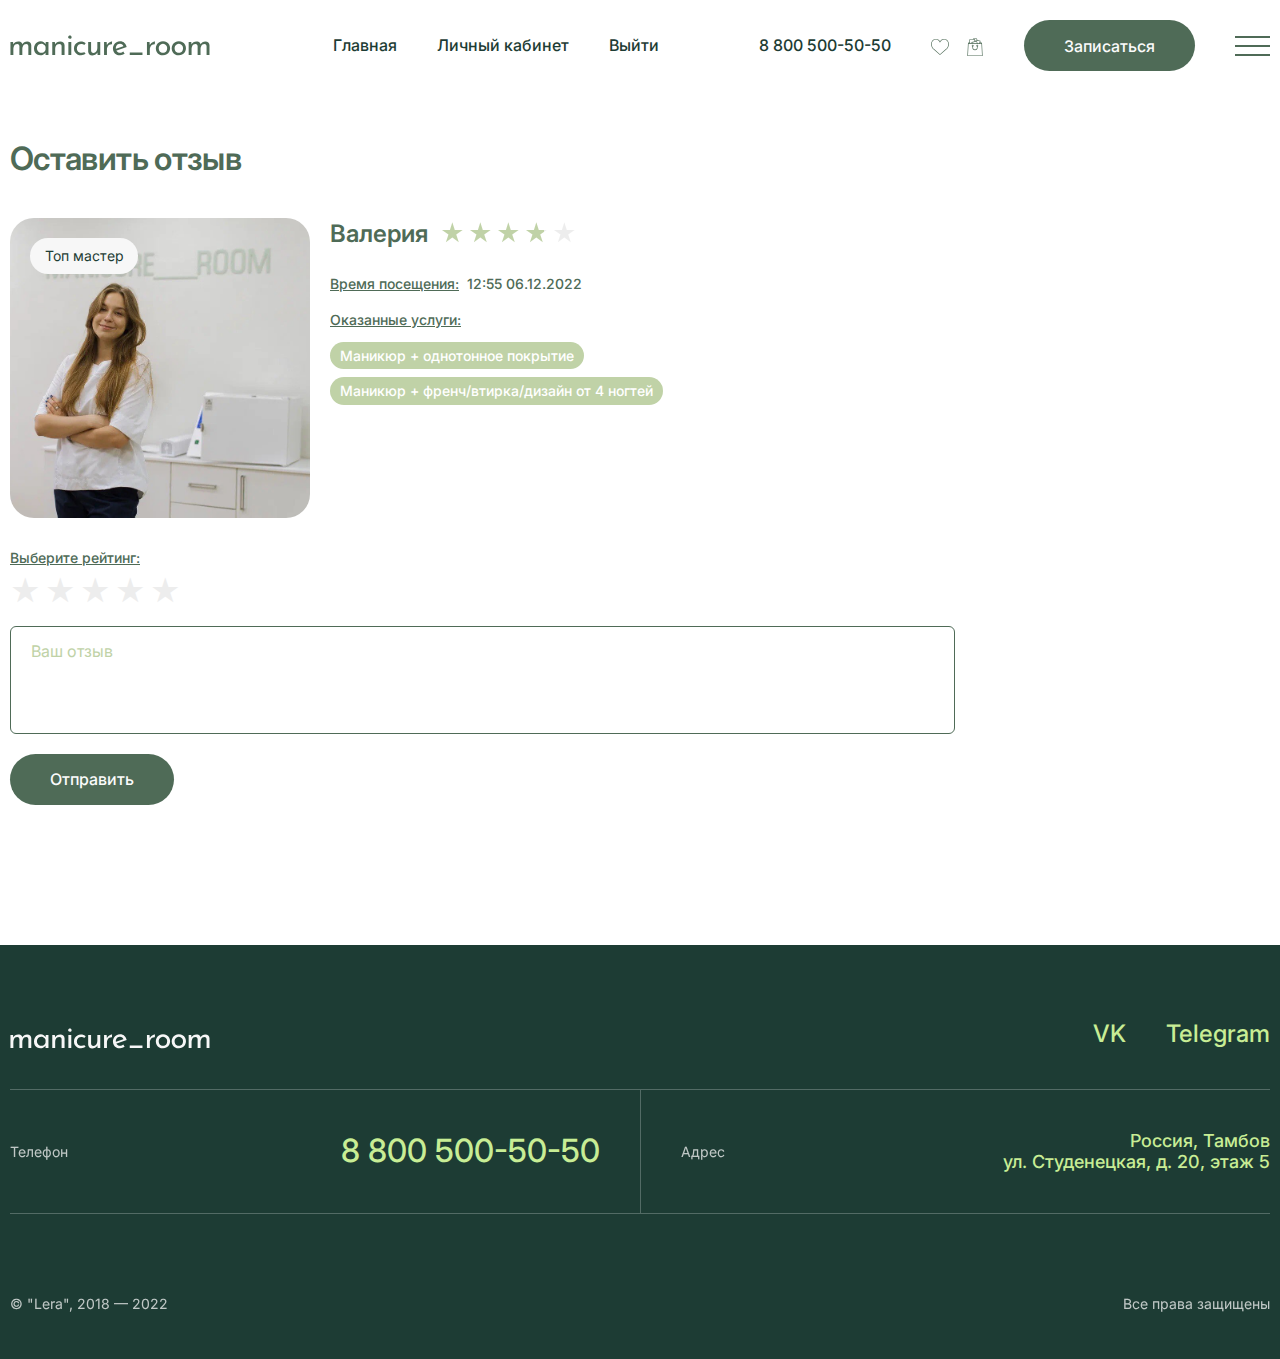
==== commit 16971634: "upd: Update 06.12" ====
--- a/reviews-add.html
+++ b/reviews-add.html
@@ -189,7 +189,6 @@
 						</div>
 					</div>
 					<form action="#" class="add-reviews-form add-reviews__form">
-						<textarea class="textarea add-reviews-form__input" placeholder="Ваш отзыв" required></textarea>
 						<div class="add-reviews-form__inner">
 							<span class="add-reviews-form__help">Выберите рейтинг:</span>
 							<div class="rating-select add-reviews-form__rating">
@@ -205,6 +204,7 @@
 								<label for="star1" title="1 star"></label>
 							</div>
 						</div>
+						<textarea class="textarea add-reviews-form__input" placeholder="Ваш отзыв" required></textarea>
 						<a href="signup-services.html" class="add-reviews-form__btn btn">Отправить</a>
 					</form>
 				</div>
--- a/css/app.min.css
+++ b/css/app.min.css
@@ -1 +1 @@
-body{position:relative;overflow-x:hidden;font-family:"Inter",sans-serif;font-size:16px;line-height:1.4;color:#1d3c34}ul,ol,li{display:block;padding:0;margin:0;list-style:none}h1,h2,h3,h4,h5,h6{margin:0;font-weight:normal}p{margin:0}a{display:inline-block;color:#1d3c34;text-decoration:none;-webkit-transition:all .25s ease-in-out;-o-transition:all .25s ease-in-out;transition:all .25s ease-in-out}a:hover{text-decoration:none;color:#1d3c34}a:active{color:#1d3c34}input[type=number]{-moz-appearance:textfield}input[type=number]::-webkit-outer-spin-button,input[type=number]::-webkit-inner-spin-button{display:none;-webkit-appearance:none;appearance:none;margin:0}input:-webkit-autofill{-webkit-animation-name:autofill;-webkit-animation-fill-mode:both}input:-webkit-autofill,input:-webkit-autofill:hover,input:-webkit-autofill:focus,input:-webkit-autofill:active{-webkit-box-shadow:0 0 0 30px #fff inset !important;border-radius:8px}picture{display:block}img{max-width:100%}svg{-webkit-transition:all .25s ease-in-out;-o-transition:all .25s ease-in-out;transition:all .25s ease-in-out}section+section{margin-top:100px}@media screen and (max-width: 767px){section+section{margin-top:50px}}.scroll-disabled{overflow:hidden}.container{margin:0 auto;padding:0 10px;max-width:1380px;width:100%}.btn{display:-webkit-box;display:-ms-flexbox;display:flex;-webkit-box-align:center;-ms-flex-align:center;align-items:center;-webkit-box-pack:center;-ms-flex-pack:center;justify-content:center;padding:17.5px 40px;width:-webkit-fit-content;width:-moz-fit-content;width:fit-content;font-size:16px;font-weight:500;line-height:1;color:#fbfbfb;background:#4f6b57;border:none;border-radius:50px;-webkit-transition:all .25s ease-in-out;-o-transition:all .25s ease-in-out;transition:all .25s ease-in-out}.btn:focus{outline:none}.btn:hover{color:#fbfbfb}.btn--lg{padding:25.5px 50px}.btn--white{color:#4f6b57;background:#fff}@media screen and (hover: hover){.btn:hover{background:#c0d2a7}}.input{-webkit-appearance:none;-moz-appearance:none;appearance:none;display:block;padding:14.75px 40px 14.75px 20px;width:100%;font-size:16px;font-weight:normal;line-height:1;color:#1d3c34;background:rgba(0,0,0,0);border:1px solid #4f6b57;border-radius:6px}.input::-webkit-input-placeholder{color:#c0d2a7}.input::-moz-placeholder{color:#c0d2a7}.input:-ms-input-placeholder{color:#c0d2a7}.input::-ms-input-placeholder{color:#c0d2a7}.input::placeholder{color:#c0d2a7}.input:focus{outline:none}.textarea{-webkit-appearance:none;-moz-appearance:none;appearance:none;resize:none;display:block;padding:14.75px 40px 14.75px 20px;width:100%;min-height:108px;font-size:16px;font-weight:normal;line-height:18px;color:#1d3c34;background:rgba(0,0,0,0);border:1px solid #4f6b57;border-radius:6px}.textarea::-webkit-input-placeholder{color:#c0d2a7}.textarea::-moz-placeholder{color:#c0d2a7}.textarea:-ms-input-placeholder{color:#c0d2a7}.textarea::-ms-input-placeholder{color:#c0d2a7}.textarea::placeholder{color:#c0d2a7}.textarea:focus{outline:none}.input-value{position:relative}.input-value::after{content:"₽";position:absolute;top:50%;right:20px;-webkit-transform:translateY(-50%);-ms-transform:translateY(-50%);transform:translateY(-50%)}.input-value__input{-webkit-appearance:none;-moz-appearance:none;appearance:none;display:block;padding:14.75px 40px 14.75px 20px;width:100%;font-size:16px;font-weight:normal;line-height:1;color:#1d3c34;background:rgba(0,0,0,0);border:1px solid #4f6b57;border-radius:6px}.input-value__input::-webkit-input-placeholder{color:#c0d2a7}.input-value__input::-moz-placeholder{color:#c0d2a7}.input-value__input:-ms-input-placeholder{color:#c0d2a7}.input-value__input::-ms-input-placeholder{color:#c0d2a7}.input-value__input::placeholder{color:#c0d2a7}.input-value__input:focus{outline:none}.square-checkbox{display:block;margin:0;overflow:hidden;cursor:pointer}@media screen and (hover: hover){.square-checkbox:hover .square-checkbox__inner{background:#f7f7f7}}.square-checkbox__input{display:none}.square-checkbox__input:checked~.square-checkbox__inner .square-checkbox__icon{background:#c0d2a7;border-color:#c0d2a7}.square-checkbox__input:checked~.square-checkbox__inner .square-checkbox__icon::before{opacity:1}.square-checkbox__input:checked~.square-checkbox__inner .square-checkbox__elem{-webkit-text-stroke:.3px;color:#4f6b57}.square-checkbox__inner{display:-webkit-box;display:-ms-flexbox;display:flex;-webkit-box-pack:justify;-ms-flex-pack:justify;justify-content:space-between;padding:16px 12px;width:100%;border-radius:10px;-webkit-transition:all .25s ease-in-out;-o-transition:all .25s ease-in-out;transition:all .25s ease-in-out}.square-checkbox__group{display:-webkit-box;display:-ms-flexbox;display:flex}.square-checkbox__icon{display:-webkit-box;display:-ms-flexbox;display:flex;-webkit-box-align:center;-ms-flex-align:center;align-items:center;-webkit-box-pack:center;-ms-flex-pack:center;justify-content:center;margin-right:10px;min-width:20px;width:20px;height:20px;border:1px solid #1d3c34;border-radius:4px;-webkit-transition:all .25s ease-in-out;-o-transition:all .25s ease-in-out;transition:all .25s ease-in-out}.square-checkbox__icon::before{content:"";display:block;min-width:14px;width:14px;height:14px;opacity:0;background-image:url(../img/sprite.svg#icon-mark);background-repeat:no-repeat;background-size:contain;background-position:center center;-webkit-transition:all .25s ease-in-out;-o-transition:all .25s ease-in-out;transition:all .25s ease-in-out}.square-checkbox__group+.square-checkbox__elem,.square-checkbox__elem+.square-checkbox__elem{margin-left:20px;white-space:nowrap}.square-checkbox__elem{display:block;font-size:16px;font-weight:normal;text-align:left;color:#1d3c34;-webkit-transition:all .25s ease-in-out;-o-transition:all .25s ease-in-out;transition:all .25s ease-in-out}.default-select .ss-main{width:-webkit-fit-content;width:-moz-fit-content;width:fit-content}.default-select .ss-main .ss-single-selected{padding:0;width:100%;height:100%;font-size:16px;font-weight:normal;line-height:1;color:#1d3c34;background:rgba(0,0,0,0);border:none;border-radius:0}.default-select .ss-main .ss-single-selected .placeholder .ss-disabled{color:#c0d2a7}.default-select .ss-main .ss-single-selected .placeholder{line-height:1}.default-select .ss-main .ss-single-selected .ss-arrow{margin:0 0 0 10px}.default-select .ss-main .ss-single-selected .ss-arrow span{padding:0;margin:0;width:16px;height:16px;background-image:url(../img/sprite.svg#icon-caret);background-repeat:no-repeat;background-size:contain;background-position:center center;border:0;-webkit-transform:none;-ms-transform:none;transform:none;-webkit-transition:all .25s ease-in-out;-o-transition:all .25s ease-in-out;transition:all .25s ease-in-out}.default-select .ss-main .ss-single-selected .ss-arrow span.arrow-up{-webkit-transform:translateY(0) rotate(180deg);-ms-transform:translateY(0) rotate(180deg);transform:translateY(0) rotate(180deg);margin:0}.default-select .ss-main .ss-single-selected .ss-arrow span.arrow-down{-webkit-transform:rotate(0);-ms-transform:rotate(0);transform:rotate(0)}.default-select .ss-main .ss-single-selected.ss-open-below,.default-select .ss-main .ss-single-selected.ss-open-above{border-radius:6px}.default-select .ss-main .ss-single-selected.ss-open-below+*{margin-top:7px}.default-select .ss-main .ss-single-selected.ss-open-above+*{-webkit-transform:scale(1) translateY(-7px);-ms-transform:scale(1) translateY(-7px);transform:scale(1) translateY(-7px);border-radius:6px}.default-select .ss-content .ss-search{display:none}.default-select .ss-content{z-index:99 !important;margin:0;margin-left:-17px;min-width:-webkit-min-content;min-width:-moz-min-content;min-width:min-content;width:-webkit-max-content;width:-moz-max-content;width:max-content;color:#4f6b57;background:#fff;border:1px solid #4f6b57;border-radius:6px}@media screen and (max-width: 767px){.default-select .ss-content{margin-left:0}}.default-select .ss-content .ss-list{padding:5px 0;max-height:118px}.default-select .ss-content .ss-list .ss-option{padding:10px 15px;font-size:16px;font-weight:normal;line-height:1;color:#1d3c34;cursor:pointer;-webkit-transition:all .25s ease-in-out;-o-transition:all .25s ease-in-out;transition:all .25s ease-in-out}.default-select .ss-content .ss-list .ss-option.ss-disabled:not(.ss-option-selected){display:none}.default-select .ss-option:first-child.ss-disabled.ss-option-selected{display:none}.default-select .ss-content .ss-list .ss-option.ss-disabled{display:none}.default-select .ss-content .ss-list .ss-option:hover,.default-select .ss-content .ss-list .ss-option.ss-highlighted{color:#4f6b57;background:rgba(0,0,0,0)}.default-select .ss-arrow .arrow-down{width:auto;height:auto;background:none}.salad-select .ss-main{min-width:240px;width:-webkit-fit-content;width:-moz-fit-content;width:fit-content}.salad-select .ss-main .ss-single-selected{padding:14px 20px;width:100%;height:100%;font-size:16px;font-weight:600;line-height:1;color:#4f6b57;background:#c0d2a7;border:none;border-radius:6px}.salad-select .ss-main .ss-single-selected .placeholder{line-height:1}.salad-select .ss-main .ss-single-selected .ss-arrow{margin:0 0 0 20px}.salad-select .ss-main .ss-single-selected .ss-arrow span{padding:0;margin:0;width:16px;height:16px;background-image:url(../img/sprite.svg#icon-caret);background-repeat:no-repeat;background-size:contain;background-position:center center;border:0;-webkit-transform:none;-ms-transform:none;transform:none;-webkit-transition:all .25s ease-in-out;-o-transition:all .25s ease-in-out;transition:all .25s ease-in-out}.salad-select .ss-main .ss-single-selected .ss-arrow span.arrow-up{-webkit-transform:translateY(0) rotate(180deg);-ms-transform:translateY(0) rotate(180deg);transform:translateY(0) rotate(180deg);margin:0}.salad-select .ss-main .ss-single-selected .ss-arrow span.arrow-down{-webkit-transform:rotate(0);-ms-transform:rotate(0);transform:rotate(0)}.salad-select .ss-main .ss-single-selected.ss-open-below,.salad-select .ss-main .ss-single-selected.ss-open-above{border-radius:6px}.salad-select .ss-main .ss-single-selected.ss-open-below+*{margin-top:0}.salad-select .ss-main .ss-single-selected.ss-open-above+*{-webkit-transform:scale(1) translateY(-7px);-ms-transform:scale(1) translateY(-7px);transform:scale(1) translateY(-7px);border-radius:6px}.salad-select .ss-content .ss-search{display:none}.salad-select .ss-content{z-index:99 !important;margin:0;width:100%;overflow:hidden;color:#4f6b57;background:#c0d2a7;border:0;border-radius:6px}.salad-select .ss-content .ss-list{padding:0;max-height:174.38px}.salad-select .ss-content .ss-list .ss-option{padding:16px 20px;font-size:16px;font-weight:600;line-height:1;color:#4f6b57;cursor:pointer;-webkit-transition:all .25s ease-in-out;-o-transition:all .25s ease-in-out;transition:all .25s ease-in-out}.salad-select .ss-content .ss-list .ss-option.ss-disabled:not(.ss-option-selected){display:none}.salad-select .ss-option:first-child.ss-disabled.ss-option-selected{display:none}.salad-select .ss-content .ss-list .ss-option.ss-disabled{display:none}.salad-select .ss-content .ss-list .ss-option:hover,.salad-select .ss-content .ss-list .ss-option.ss-highlighted{color:#fff;background:#4f6b57}.salad-select .ss-arrow .arrow-down{width:auto;height:auto;background:none}.multiple-select{margin-top:20px}.multiple-select .ss-main{width:100%}.multiple-select .ss-main .ss-multi-selected{padding:0;color:"Inter",sans-serif;background:rgba(0,0,0,0);border:1px solid #4f6b57;border-radius:6px}.multiple-select .ss-main .ss-multi-selected .ss-values .ss-disabled{margin:0;padding:5px 0 17px 0;font-size:16px;font-weight:normal;line-height:1}.multiple-select .ss-main .ss-multi-selected .ss-add{margin:19px 16px 0 5px}.multiple-select .ss-main .ss-multi-selected .ss-values{padding:12px 16px;margin-bottom:-12px}.multiple-select .ss-main .ss-multi-selected .ss-values .ss-value{margin:0;margin-right:12px;margin-bottom:12px;padding:6px;line-height:1;text-align:left}.multiple-select .ss-main .ss-single-selected{padding:0;width:100%;height:100%;font-size:16px;font-weight:normal;line-height:1;color:#1d3c34;background:rgba(0,0,0,0);border:none;border-radius:0}.multiple-select .ss-main .ss-single-selected .placeholder .ss-disabled{color:#c0d2a7}.multiple-select .ss-main .ss-single-selected .placeholder{line-height:1}.multiple-select .ss-main .ss-single-selected .ss-arrow{margin:0 0 0 10px}.multiple-select .ss-main .ss-single-selected .ss-arrow span{padding:0;margin:0;width:16px;height:16px;background-image:url(../img/sprite.svg#icon-caret);background-repeat:no-repeat;background-size:contain;background-position:center center;border:0;-webkit-transform:none;-ms-transform:none;transform:none;-webkit-transition:all .25s ease-in-out;-o-transition:all .25s ease-in-out;transition:all .25s ease-in-out}.multiple-select .ss-main .ss-single-selected .ss-arrow span.arrow-up{-webkit-transform:translateY(0) rotate(180deg);-ms-transform:translateY(0) rotate(180deg);transform:translateY(0) rotate(180deg);margin:0}.multiple-select .ss-main .ss-single-selected .ss-arrow span.arrow-down{-webkit-transform:rotate(0);-ms-transform:rotate(0);transform:rotate(0)}.multiple-select .ss-main .ss-single-selected.ss-open-below,.multiple-select .ss-main .ss-single-selected.ss-open-above{border-radius:6px}.multiple-select .ss-main .ss-single-selected.ss-open-below+*{margin-top:7px}.multiple-select .ss-main .ss-single-selected.ss-open-above+*{-webkit-transform:scale(1) translateY(-7px);-ms-transform:scale(1) translateY(-7px);transform:scale(1) translateY(-7px);border-radius:6px}.multiple-select .ss-content .ss-search{display:none}.multiple-select .ss-content{z-index:99 !important;margin:0;width:100%;color:#4f6b57;background:#fff;border:1px solid #4f6b57;border-radius:6px}@media screen and (max-width: 767px){.multiple-select .ss-content{margin-left:0}}.multiple-select .ss-content .ss-list{padding:5px 0;max-height:260px}.multiple-select .ss-main .ss-multi-selected .ss-values .ss-value{font-size:14px;color:#fff;background:#c0d2a7}.multiple-select .ss-optgroup-label{font-size:20px;font-weight:bold;text-transform:capitalize}.multiple-select .ss-content .ss-list .ss-option{padding:10px 15px;font-size:16px;font-weight:normal;line-height:1;color:#1d3c34;cursor:pointer;-webkit-transition:all .25s ease-in-out;-o-transition:all .25s ease-in-out;transition:all .25s ease-in-out}.multiple-select .ss-content .ss-list .ss-option.ss-disabled:not(.ss-option-selected){display:none}.multiple-select .ss-option:first-child.ss-disabled.ss-option-selected{display:none}.multiple-select .ss-content .ss-list .ss-option.ss-disabled{display:none}.multiple-select .ss-content .ss-list .ss-option:hover,.multiple-select .ss-content .ss-list .ss-option.ss-highlighted{color:#4f6b57;background:rgba(0,0,0,0)}.multiple-select .ss-arrow .arrow-down{width:auto;height:auto;background:none}.select-box{position:relative}.select-box__selected{display:-webkit-box;display:-ms-flexbox;display:flex;-webkit-box-align:center;-ms-flex-align:center;align-items:center;overflow:hidden;padding:28px 50px 28px 20px;width:100%;font-size:16px;font-weight:normal;line-height:1;color:#1d3c34;background:#c0d2a7;border-radius:6px;-webkit-box-ordinal-group:1;-ms-flex-order:0;order:0;cursor:pointer;-webkit-user-select:none;-moz-user-select:none;-ms-user-select:none;user-select:none}.select-box__selected::after{content:"";position:absolute;top:50%;right:20px;-webkit-transform:translateY(-50%);-ms-transform:translateY(-50%);transform:translateY(-50%);display:block;width:16px;height:16px;background-image:url(../img/sprite.svg#icon-caret);background-repeat:no-repeat;background-size:contain;background-position:center center;-webkit-transition:-webkit-transform .4s;transition:-webkit-transform .4s;-o-transition:transform .4s;transition:transform .4s;transition:transform .4s, -webkit-transform .4s}.select-box__selected--active::after{-webkit-transform:rotate(-180deg);-ms-transform:rotate(-180deg);transform:rotate(-180deg)}.select-box__value{display:block;margin-right:10px;padding:6px 2px;min-width:40px;text-align:center;color:#f7f7f7;background:#4f6b57;border-radius:50px}.select-box__container{position:absolute;top:84px;z-index:10;width:100%;padding:5px 0;visibility:hidden;opacity:0;background:#c0d2a7;border-radius:6px;-webkit-transition:all .25s ease;-o-transition:all .25s ease;transition:all .25s ease;pointer-events:none}.select-box__container--active{visibility:visible;opacity:1;pointer-events:all}.select-box__container--active .select-box__option{opacity:1;-webkit-transition:opacity .25s ease-in-out .05s,color .25s ease-in-out;-o-transition:opacity .25s ease-in-out .05s,color .25s ease-in-out;transition:opacity .25s ease-in-out .05s,color .25s ease-in-out}.select-box__wrap{max-height:258px;overflow-y:auto}.select-box__scroll{overflow:hidden}.select-box__option{padding:15px 20px;width:100%;min-width:-webkit-max-content;min-width:-moz-max-content;min-width:max-content;opacity:0;-webkit-transition:opacity .25s ease-in-out,color .25s ease-in-out;-o-transition:opacity .25s ease-in-out,color .25s ease-in-out;transition:opacity .25s ease-in-out,color .25s ease-in-out}@media screen and (hover: hover){.select-box__option:hover{color:#4f6b57}}.select-box__radio{display:none}.select-box__radio:checked+label{color:#1d3c34}.select-box__label{display:-webkit-box;display:-ms-flexbox;display:flex;-webkit-box-align:center;-ms-flex-align:center;align-items:center;margin:0;font-size:16px;font-weight:normal;cursor:pointer}.flatpickr-calendar{overflow:hidden;border:1px solid #1d3c34;-webkit-box-shadow:none;box-shadow:none}.flatpickr-calendar::before,.flatpickr-calendar::after{display:none}.flatpickr-calendar .flatpickr-prev-month::before{content:"";display:block;min-width:18px;width:18px;height:18px;background-image:url(../img/sprite.svg#icon-arrow-right);background-repeat:no-repeat;background-size:contain;background-position:center center;-webkit-transform:rotate(180deg);-ms-transform:rotate(180deg);transform:rotate(180deg)}.flatpickr-calendar .flatpickr-next-month::before{content:"";display:block;min-width:18px;width:18px;height:18px;background-image:url(../img/sprite.svg#icon-arrow-right);background-repeat:no-repeat;background-size:contain;background-position:center center}.flatpickr-calendar .flatpickr-months .flatpickr-prev-month svg,.flatpickr-calendar .flatpickr-months .flatpickr-next-month svg{display:none}.flatpickr-calendar .numInputWrapper:hover{background:#f7f7f7}.flatpickr-calendar .numInputWrapper span{border-color:#f7f7f7}.flatpickr-calendar .numInputWrapper span.arrowUp:after{border-bottom:4px solid #1d3c34}.flatpickr-calendar .flatpickr-current-month .numInputWrapper span.arrowDown:after{border-top:4px solid #1d3c34}.flatpickr-calendar .flatpickr-current-month input.cur-year{font-weight:normal;color:#1d3c34}.flatpickr-calendar span.flatpickr-weekday{color:#1d3c34}.flatpickr-calendar .flatpickr-day.today{border-color:#c0d2a7}.flatpickr-calendar .flatpickr-day{color:#1d3c34}.flatpickr-calendar .flatpickr-day.flatpickr-disabled{background:rgba(0,0,0,.05)}.flatpickr-calendar .flatpickr-day.inRange,.flatpickr-calendar .flatpickr-day.prevMonthDay.inRange,.flatpickr-calendar .flatpickr-day.nextMonthDay.inRange,.flatpickr-calendar .flatpickr-day.today.inRange,.flatpickr-calendar .flatpickr-day.prevMonthDay.today.inRange,.flatpickr-calendar .flatpickr-day.nextMonthDay.today.inRange,.flatpickr-calendar .flatpickr-day:hover,.flatpickr-calendar .flatpickr-day.prevMonthDay:hover,.flatpickr-calendar .flatpickr-day.nextMonthDay:hover,.flatpickr-calendar .flatpickr-day:focus,.flatpickr-calendar .flatpickr-day.prevMonthDay:focus,.flatpickr-calendar .flatpickr-day.nextMonthDay:focus{color:#1d3c34;background:#f7f7f7;border-color:#f7f7f7}.flatpickr-calendar .flatpickr-day.selected,.flatpickr-calendar .flatpickr-day.startRange,.flatpickr-calendar .flatpickr-day.endRange,.flatpickr-calendar .flatpickr-day.selected.inRange,.flatpickr-calendar .flatpickr-day.startRange.inRange,.flatpickr-calendar .flatpickr-day.endRange.inRange,.flatpickr-calendar .flatpickr-day.selected:focus,.flatpickr-calendar .flatpickr-day.startRange:focus,.flatpickr-calendar .flatpickr-day.endRange:focus,.flatpickr-calendar .flatpickr-day.selected:hover,.flatpickr-calendar .flatpickr-day.startRange:hover,.flatpickr-calendar .flatpickr-day.endRange:hover,.flatpickr-calendar .flatpickr-day.selected.prevMonthDay,.flatpickr-calendar .flatpickr-day.startRange.prevMonthDay,.flatpickr-calendar .flatpickr-day.endRange.prevMonthDay,.flatpickr-calendar .flatpickr-day.selected.nextMonthDay,.flatpickr-calendar .flatpickr-day.startRange.nextMonthDay,.flatpickr-calendar .flatpickr-day.endRange.nextMonthDay{color:#fff;background:#c0d2a7;border-color:#c0d2a7}.flatpickr-calendar .flatpickr-time input{color:#1d3c34}.flatpickr-calendar .flatpickr-time input:hover,.flatpickr-calendar .flatpickr-time .flatpickr-am-pm:hover,.flatpickr-calendar .flatpickr-time input:focus,.flatpickr-calendar .flatpickr-time .flatpickr-am-pm:focus{background:#f7f7f7}.xdsoft_datetimepicker{background:#fff !important;border:1px solid #4f6b57 !important;border-radius:10px !important}.xdsoft_datetimepicker .xdsoft_calendar td.xdsoft_default,.xdsoft_datetimepicker .xdsoft_timepicker .xdsoft_time_box>div>div.xdsoft_current{background:#c0d2a7 !important;-webkit-box-shadow:#c0d2a7 0 1px 3px 0 inset !important;box-shadow:#c0d2a7 0 1px 3px 0 inset !important}.xdsoft_datetimepicker .xdsoft_calendar th{color:#4f6b57 !important;background:#fbfbfb !important}.xdsoft_datetimepicker .xdsoft_calendar td.xdsoft_other_month,.xdsoft_datetimepicker .xdsoft_calendar td.xdsoft_disabled,.xdsoft_datetimepicker .xdsoft_time_box>div>div.xdsoft_disabled{opacity:.2 !important}.xdsoft_datetimepicker .xdsoft_calendar td:not(.xdsoft_disabled),.xdsoft_datetimepicker .xdsoft_calendar th:not(.xdsoft_disabled){color:#4f6b57 !important;background:#fff !important;border:1px solid #4f6b57 !important}.xdsoft_date.xdsoft_disabled{opacity:.2 !important;border:1px solid #4f6b57 !important}.xdsoft_datetimepicker .xdsoft_calendar td:hover,.xdsoft_datetimepicker .xdsoft_timepicker .xdsoft_time_box>div>div:hover{color:#fff !important;background:#c0d2a7 !important}.xdsoft_datetimepicker .xdsoft_timepicker .xdsoft_time_box{border-bottom:1px solid #4f6b57 !important}.xdsoft_datetimepicker .xdsoft_calendar td.xdsoft_current{color:#fff !important;background:#c0d2a7 !important;-webkit-box-shadow:#c0d2a7 0 1px 3px 0 inset !important;box-shadow:#c0d2a7 0 1px 3px 0 inset !important}.xdsoft_datetimepicker .xdsoft_calendar td.xdsoft_today{font-weight:bold !important;color:#4f6b57 !important;background:#fff !important;-webkit-box-shadow:#fff 0 1px 3px 0 inset !important;box-shadow:#fff 0 1px 3px 0 inset !important}.xdsoft_time_box{border:1px solid #4f6b57 !important}.xdsoft_time_box.xdsoft_scroller_box{border-top:none !important}.xdsoft_datetimepicker .xdsoft_timepicker .xdsoft_time_box>div>div{color:#4f6b57 !important;background:#f7f7f7 !important;border-top:1px solid #4f6b57 !important}.xdsoft_time:last-child{border-bottom:1px solid #4f6b57 !important}.xdsoft_datetimepicker .xdsoft_label{color:#4f6b57 !important}@-webkit-keyframes autofill{to{color:inherit;background:rgba(0,0,0,0)}}@keyframes autofill{to{color:inherit;background:rgba(0,0,0,0)}}.c-controls{display:-webkit-box;display:-ms-flexbox;display:flex;-webkit-box-align:center;-ms-flex-align:center;align-items:center}.c-controls__item+.c-controls__item{margin-left:17px}.c-controls__elem{position:relative}.c-controls__icon{min-width:18px;width:18px;height:18px;color:#4f6b57}.c-controls__value{position:absolute;top:-7px;right:-7px;display:block;min-width:15px;width:15px;height:15px;font-size:11px;font-weight:normal;line-height:15px;text-align:center;color:#fbf8f2;background:#4f6b57;border-radius:50%}.c-socials{display:-webkit-box;display:-ms-flexbox;display:flex;-webkit-box-align:center;-ms-flex-align:center;align-items:center}.c-socials--dark .c-socials__link{color:#1d3c34}.c-socials--dark .c-socials__link:hover{color:#c8ed95}@media screen and (hover: hover){.c-socials--dark .c-socials__link:hover{color:#c0d2a7}}.c-socials__item+.c-socials__item{margin-left:40px}@media screen and (max-width: 767px){.c-socials__item+.c-socials__item{margin-left:25px}}.c-socials__link{display:block;font-size:24px;font-weight:500;line-height:1.2;color:#c8ed95}.c-socials__link:hover{color:#c8ed95}@media screen and (hover: hover){.c-socials__link:hover{color:#c0d2a7}}@media screen and (max-width: 767px){.c-accordeon{display:none}}.c-accordeon__item{padding-bottom:25px;border-bottom:1px solid #4f6b57;-webkit-transition:all .2s linear;-o-transition:all .2s linear;transition:all .2s linear}.c-accordeon__item.is--open .c-accordeon__trigger::after{-webkit-transform:rotate(135deg);-ms-transform:rotate(135deg);transform:rotate(135deg)}.c-accordeon__item.is--open .c-accordeon__img{min-width:270px;width:270px;height:270px}@media screen and (min-width: 768px)and (max-width: 1023px){.c-accordeon__item.is--open .c-accordeon__img{min-width:240px;width:240px;height:240px}}.c-accordeon__item.is--open .c-accordeon__group{padding-left:80px}@media screen and (min-width: 768px)and (max-width: 1023px){.c-accordeon__item.is--open .c-accordeon__group{padding-left:40px}}.c-accordeon__item.is--open .c-accordeon__rating{-webkit-transform:scale(1);-ms-transform:scale(1);transform:scale(1)}.c-accordeon__item.is--open .c-accordeon__inner{opacity:1;-webkit-transition:all .2s linear .2s;-o-transition:all .2s linear .2s;transition:all .2s linear .2s}.c-accordeon__item+.c-accordeon__item{margin-top:25px}@media screen and (max-width: 767px){.c-accordeon__item+.c-accordeon__item{margin-top:20px}}.c-accordeon__trigger{position:relative;display:-webkit-box;display:-ms-flexbox;display:flex;-webkit-box-align:start;-ms-flex-align:start;align-items:flex-start;padding:0;width:100%;text-align:left;color:#1d3c34;background:rgba(0,0,0,0);border:none;border-radius:0;-webkit-user-select:none;-moz-user-select:none;-ms-user-select:none;user-select:none;cursor:pointer}.c-accordeon__trigger::after{content:"";position:absolute;top:40px;right:0;display:block;min-width:24px;width:24px;height:24px;background-image:url(../img/sprite.svg#icon-plus);background-repeat:no-repeat;background-size:contain;background-position:center center;-webkit-transition:all .2s linear;-o-transition:all .2s linear;transition:all .2s linear}.c-accordeon__img{position:relative;overflow:hidden;min-width:106px;width:106px;height:106px;border-radius:24px;-webkit-transition:all .2s linear;-o-transition:all .2s linear;transition:all .2s linear}.c-accordeon__img img{display:block;width:100%;height:100%;-o-object-fit:cover;object-fit:cover}.c-accordeon__group{padding-top:15px;padding-left:244px;-webkit-transition:all .2s linear;-o-transition:all .2s linear;transition:all .2s linear}@media screen and (min-width: 768px)and (max-width: 1023px){.c-accordeon__group{padding-left:174px}}.c-accordeon__title{display:block;font-size:24px;font-weight:600;color:#4f6b57}.c-accordeon__help{display:block;font-size:16px;font-weight:normal}.c-accordeon__rating{margin-top:8px;-webkit-transform:scale(0.8);-ms-transform:scale(0.8);transform:scale(0.8);-webkit-transform-origin:left top;-ms-transform-origin:left top;transform-origin:left top;-webkit-transition:all .25s ease-in-out;-o-transition:all .25s ease-in-out;transition:all .25s ease-in-out}.c-accordeon__wrapper{display:none;padding-top:20px}.c-accordeon__inner{display:-webkit-box;display:-ms-flexbox;display:flex;-webkit-box-pack:justify;-ms-flex-pack:justify;justify-content:space-between;opacity:0;-webkit-transition:all .2s linear;-o-transition:all .2s linear;transition:all .2s linear}.c-accordeon__left{max-width:270px;min-width:270px;width:100%}@media screen and (min-width: 768px)and (max-width: 1023px){.c-accordeon__left{max-width:240px;min-width:240px}}.c-accordeon__btn{width:100%}.c-accordeon__right{padding-left:80px;width:100%}@media screen and (min-width: 768px)and (max-width: 1023px){.c-accordeon__right{padding-left:40px}}@media screen and (min-width: 768px){.c-selected{display:none}}.c-selected .ss-main{width:100%}.c-selected .ss-main .ss-single-selected{padding:30px 20px;width:100%;height:100%;font-size:24px;font-weight:600;line-height:1;color:#4f6b57;background:#c0d2a7;border:none;border-radius:6px}.c-selected .ss-main .ss-single-selected .placeholder{line-height:1}.c-selected .ss-main .ss-single-selected .ss-arrow{margin:0 0 0 20px}.c-selected .ss-main .ss-single-selected .ss-arrow span{padding:0;margin:0;width:16px;height:16px;background-image:url(../img/sprite.svg#icon-caret);background-repeat:no-repeat;background-size:contain;background-position:center center;border:0;-webkit-transform:none;-ms-transform:none;transform:none;-webkit-transition:all .25s ease-in-out;-o-transition:all .25s ease-in-out;transition:all .25s ease-in-out}.c-selected .ss-main .ss-single-selected .ss-arrow span.arrow-up{-webkit-transform:translateY(0) rotate(180deg);-ms-transform:translateY(0) rotate(180deg);transform:translateY(0) rotate(180deg);margin:0}.c-selected .ss-main .ss-single-selected .ss-arrow span.arrow-down{-webkit-transform:rotate(0);-ms-transform:rotate(0);transform:rotate(0)}.c-selected .ss-main .ss-single-selected.ss-open-below,.c-selected .ss-main .ss-single-selected.ss-open-above{border-radius:6px}.c-selected .ss-main .ss-single-selected.ss-open-below+*{margin-top:0}.c-selected .ss-main .ss-single-selected.ss-open-above+*{-webkit-transform:scale(1) translateY(-7px);-ms-transform:scale(1) translateY(-7px);transform:scale(1) translateY(-7px);border-radius:6px}.c-selected .ss-content .ss-search{display:none}.c-selected .ss-content{z-index:99 !important;margin:0;width:100%;color:#4f6b57;background:#c0d2a7;border:0;border-radius:6px}.c-selected .ss-content .ss-list{padding:0;max-height:174.38px}.c-selected .ss-content .ss-list .ss-option{padding:25px 20px;font-size:24px;font-weight:600;line-height:1;color:#4f6b57;cursor:pointer;-webkit-transition:all .25s ease-in-out;-o-transition:all .25s ease-in-out;transition:all .25s ease-in-out}.c-selected .ss-content .ss-list .ss-option.ss-disabled:not(.ss-option-selected){display:none}.c-selected .ss-option:first-child.ss-disabled.ss-option-selected{display:none}.c-selected .ss-content .ss-list .ss-option.ss-disabled{display:none}.c-selected .ss-content .ss-list .ss-option:hover,.c-selected .ss-content .ss-list .ss-option.ss-highlighted{color:#4f6b57}.c-selected .ss-arrow .arrow-down{width:auto;height:auto;background:none}.c-selected__controls{margin-bottom:25px}.c-selected__help{display:block;margin-bottom:10px;font-size:24px;font-weight:600;color:#4f6b57}.c-selected__wrapper{display:none}.c-selected__wrapper--active{display:block}.c-quote{position:relative;display:-webkit-box;display:-ms-flexbox;display:flex;-webkit-box-align:start;-ms-flex-align:start;align-items:flex-start}@media screen and (max-width: 767px){.c-quote{padding-bottom:10px}}.c-quote__img{overflow:hidden;margin-right:50px;max-width:120px;min-width:120px;height:100px;border-radius:12px}.c-quote__img img{display:block;width:100%;height:100%;-o-object-fit:cover;object-fit:cover}@media screen and (max-width: 767px){.c-quote__img{margin-right:25px}}.c-quote__quote{font-size:32px;font-weight:normal;line-height:1.2;color:#4f6b57}@media screen and (max-width: 767px){.c-quote__quote{font-size:24px}}.c-quote__signature{margin-top:5px;max-width:191px;min-width:191px;height:69px}.c-quote__signature img{display:block;width:100%;height:100%;-o-object-fit:cover;object-fit:cover}.c-quote__decor{display:block;margin-top:22px;min-width:156px;width:156px;height:98px}.c-quote__decor img{display:block;width:100%;height:100%;-o-object-fit:contain;object-fit:contain}@media screen and (max-width: 767px){.c-quote__decor{position:absolute;top:100px;left:0;min-width:96px;width:96px;height:60px}}.c-list__item{display:-webkit-box;display:-ms-flexbox;display:flex;-webkit-box-align:start;-ms-flex-align:start;align-items:flex-start;font-size:16px;font-weight:normal}.c-list__item::before{content:"›";display:block;margin-top:-1px;margin-right:5px;font-size:16px;font-weight:900;color:#4f6b57}.c-list__item+.c-list__item{margin-top:7px}.c-like{display:-webkit-box;display:-ms-flexbox;display:flex;-webkit-box-align:center;-ms-flex-align:center;align-items:center;-webkit-box-pack:center;-ms-flex-pack:center;justify-content:center;padding:0;min-width:30px;width:30px;height:26px;font-size:0;background:rgba(0,0,0,0);border:none;border-radius:0}.c-like:focus{outline:none}.c-like--filled .c-like__icon{color:#1d3c34}.c-like__icon{min-width:30px;width:30px;height:26px;color:#1d3c34}.c-quantity{position:relative;overflow:hidden;display:-webkit-box;display:-ms-flexbox;display:flex;-webkit-box-align:center;-ms-flex-align:center;align-items:center;width:-webkit-fit-content;width:-moz-fit-content;width:fit-content;text-align:center;border:none}.c-quantity__value{position:relative;z-index:1;display:block;-webkit-appearance:none;-moz-appearance:none;appearance:none;padding:0;max-width:40px;width:-webkit-fit-content;width:-moz-fit-content;width:fit-content;overflow:hidden;font-size:32px;font-weight:500;line-height:1;text-align:center;color:#4f6b57;background:rgba(0,0,0,0);border:none;border-radius:0;pointer-events:none;-webkit-transition:color .25s ease-in-out;-o-transition:color .25s ease-in-out;transition:color .25s ease-in-out}.c-quantity__value:focus{outline:none}.c-quantity__btn{position:relative;display:-webkit-box;display:-ms-flexbox;display:flex;-webkit-box-align:center;-ms-flex-align:center;align-items:center;-webkit-box-pack:center;-ms-flex-pack:center;justify-content:center;padding:0;width:16px;height:16px;background:rgba(0,0,0,0);border:none;border-radius:0;-webkit-transition:none;-o-transition:none;transition:none}.c-quantity__btn:focus{outline:none}.c-quantity__btn--minus{margin-right:5px}.c-quantity__btn--plus{margin-left:5px}.c-quantity__icon{display:block;width:16px;height:16px;color:#4f6b57}.c-ol{counter-reset:ol-list}.c-ol__item{display:-webkit-box;display:-ms-flexbox;display:flex;-webkit-box-align:start;-ms-flex-align:start;align-items:flex-start;font-size:16px;font-weight:normal;color:#1d3c34}.c-ol__item::before{counter-increment:ol-list;content:counter(ol-list) ".";display:block;margin-right:5px}.c-pagination{display:-webkit-box;display:-ms-flexbox;display:flex;-webkit-box-align:center;-ms-flex-align:center;align-items:center}.c-pagination__item--active .c-pagination__elem{color:#fff;background:#4f6b57}.c-pagination__item+.c-pagination__item{margin-left:5px}.c-pagination__elem{display:-webkit-box;display:-ms-flexbox;display:flex;-webkit-box-align:center;-ms-flex-align:center;align-items:center;padding:11px 14px;font-size:16px;font-weight:normal;line-height:1;color:#1d3c34;border:1px solid #4f6b57;border-radius:6px}@media screen and (hover: hover){.c-pagination__elem:hover{color:#fff;background:#4f6b57}.c-pagination__elem:hover .c-pagination__icon{color:#fff}}.c-pagination__icon{margin-left:8px;min-width:12px;width:12px;height:12px;color:#1d3c34}.c-message{position:fixed;top:91px;right:0;left:0;z-index:200;display:none;text-align:center;color:#fff;background:#c0d2a7}.c-message--active{display:block}@media screen and (max-width: 1023px){.c-message{top:65px}}.c-message__title{display:block;padding:18px 16px;font-size:16px;font-weight:500;line-height:1}@media screen and (max-width: 1023px){.c-message__title{padding:12px 16px}}@media screen and (max-width: 767px){.c-message__title{font-size:12px}}.c-message__title+.c-message__title{border-top:1px solid #fff}.header{position:fixed;top:0;right:0;left:0;z-index:900;width:100%;background:#fff}.header--inner .header__wrapper{border-bottom:1px solid #4f6b57}.header__wrapper{display:-webkit-box;display:-ms-flexbox;display:flex;-webkit-box-align:center;-ms-flex-align:center;align-items:center;-webkit-box-pack:justify;-ms-flex-pack:justify;justify-content:space-between;padding:20px 0}@media screen and (max-width: 1023px){.header__wrapper{padding:15px 0 20px}}.header__logotype{max-width:200px;width:100%;height:auto}.header__logotype img{display:block;width:100%;height:100%;-o-object-fit:contain;object-fit:contain}.header__nav{margin-left:auto}@media screen and (max-width: 1199px){.header__nav{display:none}}.header__group{display:-webkit-box;display:-ms-flexbox;display:flex;-webkit-box-align:center;-ms-flex-align:center;align-items:center;margin-left:100px}@media screen and (min-width: 1024px)and (max-width: 1199px){.header__group{margin-left:60px}}.header__phone{display:block;font-size:16px;font-weight:500}@media screen and (hover: hover){.header__phone:hover{color:#c0d2a7}}@media screen and (max-width: 1023px){.header__phone{display:none}}.header__controls{margin-left:40px}@media screen and (max-width: 1023px){.header__controls{margin-left:0}}.header__btn{margin-left:40px}@media screen and (max-width: 1023px){.header__btn{display:none}}.nav__list{display:-webkit-box;display:-ms-flexbox;display:flex;-webkit-box-align:center;-ms-flex-align:center;align-items:center}@media screen and (max-width: 1023px){.nav__list{-webkit-box-orient:vertical;-webkit-box-direction:normal;-ms-flex-direction:column;flex-direction:column}}.nav__submenu{display:none;margin-top:15px}.nav__dropdown .nav__link{position:relative}.nav__dropdown .nav__link::after{content:"";position:absolute;top:50%;right:-10px;-webkit-transform:translate(100%, -50%);-ms-transform:translate(100%, -50%);transform:translate(100%, -50%);display:block;margin-left:12px;min-width:12px;width:12px;height:12px;background-image:url(../img/sprite.svg#icon-caret);background-repeat:no-repeat;background-size:contain;background-position:center center;-webkit-transition:all .25s ease;-o-transition:all .25s ease;transition:all .25s ease}.nav__dropdown.is--open .nav__link::after{-webkit-transform:translate(100%, -50%) rotate(180deg);-ms-transform:translate(100%, -50%) rotate(180deg);transform:translate(100%, -50%) rotate(180deg)}@media screen and (min-width: 1024px){.nav__item{position:relative}.nav__item--active::before{content:"";position:absolute;top:-3px;left:50%;-webkit-transform:translate(-50%, -100%);-ms-transform:translate(-50%, -100%);transform:translate(-50%, -100%);display:block;width:1px;height:31px;background:#1d3c34}.nav__item--active::after{content:"";position:absolute;bottom:-3px;left:50%;-webkit-transform:translate(-50%, 100%);-ms-transform:translate(-50%, 100%);transform:translate(-50%, 100%);display:block;width:1px;height:31px;background:#1d3c34}}@media screen and (max-width: 1023px){.nav__item--active .nav__link{border-bottom:1px solid #1d3c34}}.nav__item+.nav__item{margin-left:40px}@media screen and (max-width: 1023px){.nav__item+.nav__item{margin-top:40px;margin-left:0}}.nav__subitem+.nav__subitem{margin-top:10px}.nav__link{display:block;width:-webkit-fit-content;width:-moz-fit-content;width:fit-content;font-size:16px;font-weight:500}@media screen and (hover: hover){.nav__link:hover{color:#c0d2a7}}.nav__sublink{display:block;width:-webkit-fit-content;width:-moz-fit-content;width:fit-content;font-size:15px;font-weight:500}@media screen and (hover: hover){.nav__sublink:hover{color:#c0d2a7}}.hamburger{position:relative;display:block;margin-left:40px;padding:0;min-width:35px;width:35px;height:30px;background:rgba(0,0,0,0);border:none;border-radius:0}.hamburger:focus{outline:none}.hamburger__inner{display:block;position:absolute;right:0;left:0;width:100%;height:2px;background:#4f6b57;-webkit-transition:all .25s ease-in-out;-o-transition:all .25s ease-in-out;transition:all .25s ease-in-out}.hamburger__inner:first-child{top:5.5px}.hamburger__inner:nth-child(2){top:14.5px}.hamburger__inner:last-child{top:23.5px}.mobile-menu{position:fixed;top:0;right:0;bottom:0;z-index:1010;-webkit-transform:translateX(104%);-ms-transform:translateX(104%);transform:translateX(104%);overflow:hidden;width:35%;height:100%;background:#fff;-webkit-transition:all .25s ease-in-out;-o-transition:all .25s ease-in-out;transition:all .25s ease-in-out}.mobile-menu--active{-webkit-transform:translateX(0);-ms-transform:translateX(0);transform:translateX(0)}.mobile-menu--active .mobile-menu__close,.mobile-menu--active .mobile-menu__wrapper{opacity:1;-webkit-transition:all .25s ease-in-out .25s;-o-transition:all .25s ease-in-out .25s;transition:all .25s ease-in-out .25s}@media screen and (min-width: 768px)and (max-width: 1023px){.mobile-menu{width:50%}}@media screen and (max-width: 767px){.mobile-menu{width:100%}}.mobile-menu__close{position:absolute;top:15px;right:10px;display:-webkit-box;display:-ms-flexbox;display:flex;-webkit-box-align:center;-ms-flex-align:center;align-items:center;-webkit-box-pack:center;-ms-flex-pack:center;justify-content:center;padding:0;min-width:35px;width:35px;height:30px;font-size:0;opacity:0;background:rgba(0,0,0,0);border:none;border-radius:0}.mobile-menu__close:focus{outline:none}.mobile-menu__close-icon{min-width:20px;width:20px;height:20px;color:#4f6b57}.mobile-menu__wrapper{display:-webkit-box;display:-ms-flexbox;display:flex;-webkit-box-orient:vertical;-webkit-box-direction:normal;-ms-flex-direction:column;flex-direction:column;-webkit-box-pack:justify;-ms-flex-pack:justify;justify-content:space-between;padding:50px 60px;height:100%;max-height:100vh;overflow-x:hidden;overflow-y:auto;opacity:0;-webkit-transition:opacity .25s ease-in-out;-o-transition:opacity .25s ease-in-out;transition:opacity .25s ease-in-out}.mobile-menu__nav{margin-top:auto;margin-bottom:auto}.mobile-menu__nav .nav__list{-webkit-box-orient:vertical;-webkit-box-direction:normal;-ms-flex-direction:column;flex-direction:column}.mobile-menu__nav .nav__item+.nav__item{margin-top:30px;margin-left:0}.mobile-menu__nav .nav__link,.mobile-menu__nav .nav__sublink{margin-right:auto;margin-left:auto;text-align:center}.mobile-menu__nav+.mobile-menu__group{margin-top:80px}.mobile-menu__phone{display:block;font-size:16px;font-weight:500;text-align:center}.mobile-menu__btn{margin-top:20px;width:100%}.mobile-menu-overlay{position:fixed;top:0;right:0;bottom:0;left:0;z-index:1000;display:block;visibility:hidden;width:100%;height:100%;opacity:0;background:rgba(38,38,38,.65);pointer-events:none;-webkit-transition:all .25s ease-in-out;-o-transition:all .25s ease-in-out;transition:all .25s ease-in-out}.mobile-menu-overlay--active{visibility:visible;opacity:1;pointer-events:all}@media screen and (max-width: 767px){.mobile-menu-overlay{display:none}}.breadcrumb{margin-bottom:30px}.breadcrumb__list{display:-webkit-box;display:-ms-flexbox;display:flex;-webkit-box-align:start;-ms-flex-align:start;align-items:flex-start}.breadcrumb__item{display:-webkit-box;display:-ms-flexbox;display:flex;-webkit-box-align:start;-ms-flex-align:start;align-items:flex-start}.breadcrumb__item+.breadcrumb__item::before{content:"";display:block;margin:9px 10px 0;width:10px;height:1px;background:#4f6b57}.breadcrumb__icon{margin-right:10px;min-width:13px;width:13px;height:13px;color:#4f6b57}.breadcrumb__link{display:-webkit-box;display:-ms-flexbox;display:flex;-webkit-box-align:center;-ms-flex-align:center;align-items:center;font-size:14px;font-weight:normal;color:#4f6b57}.breadcrumb__link:hover{color:#4f6b57}@media screen and (hover: hover){.breadcrumb__link:hover{color:#c0d2a7}.breadcrumb__link:hover .breadcrumb__icon{color:#c0d2a7}}.tabs__list{display:-webkit-box;display:-ms-flexbox;display:flex;-webkit-box-align:center;-ms-flex-align:center;align-items:center;margin-bottom:40px}@media screen and (max-width: 767px){.tabs__list{-webkit-box-orient:vertical;-webkit-box-direction:normal;-ms-flex-direction:column;flex-direction:column;-webkit-box-align:start;-ms-flex-align:start;align-items:flex-start}}.tabs__item--active .tabs__tab{color:#4f6b57;border-bottom:2px solid #4f6b57}.tabs__item+.tabs__item{margin-left:40px}@media screen and (max-width: 767px){.tabs__item+.tabs__item{margin-top:25px;margin-left:0}}.tabs__tab{display:block;padding:0;font-size:46px;font-weight:600;letter-spacing:-0.02em;color:#c0d2a7;background:rgba(0,0,0,0);border:none;border-bottom:2px solid rgba(0,0,0,0);-webkit-transition:all .25s ease-in-out;-o-transition:all .25s ease-in-out;transition:all .25s ease-in-out}.tabs__tab:focus{outline:none}@media screen and (hover: hover){.tabs__tab:hover{color:#4f6b57}}.tabs__wrapper{display:none}.tabs__wrapper--active{display:block}.footer{-webkit-box-flex:0;-ms-flex:0 0 auto;flex:0 0 auto;margin-top:100px;color:#f7f7f7;background:#1d3c34}@media screen and (max-width: 767px){.footer{margin-top:50px}}.footer__wrapper{display:-webkit-box;display:-ms-flexbox;display:flex;-webkit-box-align:center;-ms-flex-align:center;align-items:center;-webkit-box-pack:justify;-ms-flex-pack:justify;justify-content:space-between}.footer__wrapper--top{-webkit-box-align:end;-ms-flex-align:end;align-items:flex-end;padding:75px 0 40px}.footer__wrapper--bottom{padding:80px 0 45px}@media screen and (max-width: 767px){.footer__wrapper--top{-webkit-box-orient:vertical;-webkit-box-direction:normal;-ms-flex-direction:column;flex-direction:column;-webkit-box-align:start;-ms-flex-align:start;align-items:flex-start;padding:50px 0 30px}.footer__wrapper--main{-webkit-box-orient:vertical;-webkit-box-direction:normal;-ms-flex-direction:column;flex-direction:column;padding:25px 0}.footer__wrapper--bottom{padding:25px 0}}.footer__wrapper+.footer__wrapper{border-top:1px solid rgba(247,247,247,.25)}@media screen and (min-width: 1024px){.footer__block{display:-webkit-box;display:-ms-flexbox;display:flex;-webkit-box-align:center;-ms-flex-align:center;align-items:center;-webkit-box-pack:justify;-ms-flex-pack:justify;justify-content:space-between}}@media screen and (min-width: 768px){.footer__block{padding-top:40px;padding-bottom:40px;width:50%}.footer__block:first-child{padding-right:40px}.footer__block:last-child{padding-left:40px}}@media screen and (max-width: 767px){.footer__block{width:100%}}@media screen and (min-width: 768px){.footer__block+.footer__block{border-left:1px solid rgba(247,247,247,.25)}}@media screen and (max-width: 767px){.footer__block+.footer__block{margin-top:25px}}.footer__logotype{max-width:200px;width:100%;height:auto}.footer__logotype img{display:block;width:100%;height:100%;-o-object-fit:contain;object-fit:contain}@media screen and (max-width: 767px){.footer__logotype{margin-bottom:25px}}.footer__help{display:block;font-size:14px;font-weight:normal;opacity:.75}.footer__number{display:block;font-size:32px;font-weight:500;line-height:1.2;text-align:right;color:#c8ed95}.footer__number:hover{color:#c8ed95}@media screen and (hover: hover){.footer__number:hover{color:#c0d2a7}}@media screen and (max-width: 1023px){.footer__number{margin-top:5px;text-align:left}}.footer__address{display:block;margin:0;font-size:18px;font-weight:500;line-height:1.2;text-align:right;color:#c8ed95}@media screen and (max-width: 1023px){.footer__address{margin-top:5px;text-align:left}}.footer__copyright{font-size:14px;font-weight:normal;opacity:.75}.wrapper{display:-webkit-box;display:-ms-flexbox;display:flex;-webkit-box-orient:vertical;-webkit-box-direction:normal;-ms-flex-direction:column;flex-direction:column;min-height:100vh;padding-top:140px}.wrapper--main{padding-top:91px}@media screen and (max-width: 1023px){.wrapper{padding-top:106px}.wrapper--main{padding-top:65px}}.wrapper__content{-webkit-box-flex:1;-ms-flex:1 1 100%;flex:1 1 100%}.section-heading{display:-webkit-box;display:-ms-flexbox;display:flex;-webkit-box-align:start;-ms-flex-align:start;align-items:flex-start;-webkit-box-pack:justify;-ms-flex-pack:justify;justify-content:space-between;margin-bottom:40px}@media screen and (max-width: 767px){.section-heading{-webkit-box-orient:vertical;-webkit-box-direction:normal;-ms-flex-direction:column;flex-direction:column;margin-bottom:30px}}.section-heading__title{font-size:46px;font-weight:600;letter-spacing:-0.02em;color:#4f6b57}.section-heading__description{margin-top:10px;font-size:16px;font-weight:normal}.section-heading__link{display:block;margin-top:20px;margin-left:40px;font-size:16px;font-weight:500;white-space:nowrap;text-transform:uppercase;color:#4f6b57;border-bottom:1px solid #4f6b57}.section-heading__link:hover{color:#4f6b57}@media screen and (hover: hover){.section-heading__link:hover{color:#c0d2a7;border-bottom:1px solid #c0d2a7}}@media screen and (max-width: 767px){.section-heading__link{display:none}}.main__wrapper{position:relative;z-index:1;padding:100px 40px 140px;overflow:hidden;background:#efefef;border-radius:24px}@media screen and (max-width: 1023px){.main__wrapper{background:#f0f0f0}}@media screen and (min-width: 768px)and (max-width: 1023px){.main__wrapper{padding:80px 40px 380px}}@media screen and (max-width: 767px){.main__wrapper{padding:48px 20px 240px}}.main__body{position:relative;z-index:1}.main__title{font-size:60px;font-weight:600;line-height:1;letter-spacing:-0.03em;color:#4f6b57}@media screen and (max-width: 767px){.main__title{font-size:46px;line-height:1.1;letter-spacing:-0.02em}}@media screen and (max-width: 359px){.main__title{font-size:36px}}.main__list{margin-top:20px}@media screen and (max-width: 767px){.main__list{margin-top:25px}}.main__subtitle{margin-top:20px;font-size:24px;font-weight:normal;line-height:1.2}.main__btn{margin-top:40px;min-width:212px}.main__hashtag{position:absolute;left:40px;bottom:40px;z-index:1;display:block;font-size:16px;font-weight:500;color:#4f6b57}@media screen and (max-width: 767px){.main__hashtag{left:20px;bottom:20px}}.main__img{position:absolute;top:0;right:0;bottom:0;z-index:-1;width:100%;height:100%}.main__img img{display:block;width:100%;height:100%;-o-object-fit:cover;object-fit:cover}@media screen and (max-width: 1023px){.main__img img{-o-object-position:bottom center;object-position:bottom center}}.about__wrapper{display:-webkit-box;display:-ms-flexbox;display:flex;-webkit-box-pack:justify;-ms-flex-pack:justify;justify-content:space-between}@media screen and (min-width: 1440px){.about__wrapper{padding-right:108px}}@media screen and (max-width: 767px){.about__wrapper{-webkit-box-orient:vertical;-webkit-box-direction:normal;-ms-flex-direction:column;flex-direction:column}}.about__left,.about__right{width:calc(50% - 20px)}@media screen and (max-width: 767px){.about__left,.about__right{width:100%}}.about__right{margin-left:40px}@media screen and (max-width: 767px){.about__right{margin-top:30px;margin-left:0}}@media screen and (min-width: 768px)and (max-width: 1023px){.about__quote{-webkit-box-orient:vertical;-webkit-box-direction:normal;-ms-flex-direction:column;flex-direction:column}.about__quote .c-quote__img{margin-bottom:50px}}.about__img{overflow:hidden;min-width:234px;width:234px;height:278px;background-color:#fbfbfb;border-radius:16px}.about__img img{display:block;width:100%;height:100%;-o-object-fit:cover;object-fit:cover;-o-object-position:center top;object-position:center top}@media screen and (max-width: 1199px){.about__img{min-width:100%;width:100%}}.about__block{display:-webkit-box;display:-ms-flexbox;display:flex}@media screen and (max-width: 1199px){.about__block{-webkit-box-orient:vertical;-webkit-box-direction:normal;-ms-flex-direction:column;flex-direction:column}}.about__body{display:-webkit-box;display:-ms-flexbox;display:flex;-webkit-box-orient:vertical;-webkit-box-direction:normal;-ms-flex-direction:column;flex-direction:column;-webkit-box-pack:end;-ms-flex-pack:end;justify-content:flex-end;margin-left:40px}@media screen and (max-width: 1199px){.about__body{margin-top:25px;margin-left:0}}.about__description{max-width:278px;width:100%;font-size:16px;font-weight:normal}@media screen and (max-width: 1199px){.about__description{max-width:100%}}.about__description+.about__title{margin-top:30px}@media screen and (max-width: 1199px){.about__description+.about__title{margin-top:20px}}.about__title{font-size:24px;font-weight:600;color:#4f6b57}.about__position{display:block;font-size:12px;font-weight:normal}.gallery{overflow:hidden}.gallery__wrapper{display:-ms-grid;display:grid;-ms-grid-columns:(1fr)[6];grid-template-columns:repeat(6, 1fr);grid-gap:40px}@media screen and (max-width: 1199px){.gallery__wrapper{grid-gap:20px}}@media screen and (max-width: 1023px){.gallery__wrapper{-ms-grid-columns:(1fr)[2];grid-template-columns:repeat(2, 1fr)}}@media screen and (min-width: 1024px){.gallery__item:first-child{-ms-grid-column:1;grid-column-start:1;-ms-grid-column-span:3;grid-column-end:4;-ms-grid-row:1;grid-row-start:1;-ms-grid-row-span:2;grid-row-end:3}.gallery__item:first-child .gallery__img{height:700px}.gallery__item:nth-child(2) .gallery__img{height:280px}.gallery__item:nth-child(3) .gallery__img{height:280px}.gallery__item:nth-child(4) .gallery__img{height:400px}.gallery__item:last-child{-ms-grid-column:4;grid-column-start:4;-ms-grid-column-span:2;grid-column-end:6;-ms-grid-row:2;grid-row-start:2;-ms-grid-row-span:1;grid-row-end:3}}@media screen and (max-width: 1023px){.gallery__item:last-child{-ms-grid-column:1;grid-column-start:1;-ms-grid-column-span:2;grid-column-end:3}}.gallery__img{overflow:hidden;display:block;width:100%;height:100%;border-radius:24px;will-change:transform}.gallery__img img{display:block;width:100%;height:100%;-o-object-fit:cover;object-fit:cover;-webkit-transition:all .25s ease-in-out;-o-transition:all .25s ease-in-out;transition:all .25s ease-in-out}@media screen and (hover: hover){.gallery__img:hover img{-webkit-transform:scale(1.2);-ms-transform:scale(1.2);transform:scale(1.2);-webkit-transition:all 6s linear;-o-transition:all 6s linear;transition:all 6s linear}}@media screen and (min-width: 768px)and (max-width: 1023px){.gallery__img{height:400px}}@media screen and (min-width: 576px)and (max-width: 767px){.gallery__img{height:320px}}@media screen and (max-width: 575px){.gallery__img{height:240px}}.gallery__body{position:relative;display:-webkit-box;display:-ms-flexbox;display:flex;-webkit-box-orient:vertical;-webkit-box-direction:normal;-ms-flex-direction:column;flex-direction:column;height:100%}.gallery__body::after{content:"";position:absolute;right:-14%;bottom:0;-webkit-transform:translateX(100%);-ms-transform:translateX(100%);transform:translateX(100%);display:block;min-width:156px;width:156px;height:98px;background-image:url(../img/decor-flower.png);background-repeat:no-repeat;background-size:contain;background-position:center center}@media screen and (min-width: 1024px)and (max-width: 1199px){.gallery__body::after{right:-6%}}@media screen and (max-width: 1023px){.gallery__body::after{right:0;-webkit-transform:none;-ms-transform:none;transform:none;min-width:127px;width:127px;height:80px}}@media screen and (min-width: 768px)and (max-width: 1023px){.gallery__body{max-width:75%}}@media screen and (max-width: 359px){.gallery__body::after{display:none}}.gallery__title{font-size:32px;font-weight:500;color:#4f6b57}.gallery__description{margin-top:20px;font-size:16px;font-weight:normal}@media screen and (max-width: 1023px){.gallery__description{margin-top:15px}}.gallery__btn{margin-top:40px;margin-top:auto;min-width:212px}@media screen and (max-width: 1023px){.gallery__btn{margin-top:25px}}.reviews__slider .swiper-pagination{display:-webkit-box;display:-ms-flexbox;display:flex;-webkit-box-align:center;-ms-flex-align:center;align-items:center;margin-top:25px}@media screen and (min-width: 768px){.reviews__slider .swiper-pagination{display:none}}.reviews__slider .swiper-pagination-bullet{display:block;min-width:8px;width:8px;height:8px;background:#c0d2a7;border-radius:50%;-webkit-transition:background .25s ease-in-out;-o-transition:background .25s ease-in-out;transition:background .25s ease-in-out}.reviews__slider .swiper-pagination-bullet+.swiper-pagination-bullet{margin-left:4px}.reviews__slider .swiper-pagination-bullet-active{background:#1d3c34}.reviews__item{display:-webkit-box;display:-ms-flexbox;display:flex;-webkit-box-orient:vertical;-webkit-box-direction:normal;-ms-flex-direction:column;flex-direction:column;-webkit-box-pack:justify;-ms-flex-pack:justify;justify-content:space-between;padding:40px;height:var(--heightReviewsSlides);border:1px solid #4f6b57;border-radius:24px;-webkit-transition:background .25s ease-in-out;-o-transition:background .25s ease-in-out;transition:background .25s ease-in-out}@media screen and (hover: hover){.reviews__item:hover{background:#4f6b57}.reviews__item:hover .reviews__top{border-bottom:1px solid #7b9282}.reviews__item:hover .reviews__title{color:#c8ed95}.reviews__item:hover .reviews__date{color:#c8ed95}.reviews__item:hover .reviews__description{color:#fff}}@media screen and (max-width: 1023px){.reviews__item{padding:20px}}.reviews__top{display:-webkit-box;display:-ms-flexbox;display:flex;-webkit-box-align:center;-ms-flex-align:center;align-items:center;-webkit-box-pack:justify;-ms-flex-pack:justify;justify-content:space-between;padding-bottom:10px;width:100%;border-bottom:1px solid #4f6b57;-webkit-transition:border .25s ease-in-out;-o-transition:border .25s ease-in-out;transition:border .25s ease-in-out}.reviews__group{display:-webkit-box;display:-ms-flexbox;display:flex;-webkit-box-align:center;-ms-flex-align:center;align-items:center}.reviews__img{margin-right:10px;min-width:44px;width:44px;height:44px;background:#fbfbfb;border-radius:50px}.reviews__img img{display:block;width:100%;height:100%;-o-object-fit:cover;object-fit:cover}.reviews__title{font-size:24px;font-weight:600;color:#4f6b57;-webkit-transition:color .25s ease-in-out;-o-transition:color .25s ease-in-out;transition:color .25s ease-in-out}.reviews__date{display:block;margin-left:20px;font-size:16px;font-weight:normal;-webkit-transition:color .25s ease-in-out;-o-transition:color .25s ease-in-out;transition:color .25s ease-in-out}.reviews__body{padding-top:15px}.reviews__description{font-size:16px;font-weight:normal;-webkit-transition:color .25s ease-in-out;-o-transition:color .25s ease-in-out;transition:color .25s ease-in-out}.all-reviews{padding-bottom:40px}.all-reviews__top{margin-bottom:60px}.all-reviews__heading{font-size:32px;font-weight:600;letter-spacing:-0.02em;color:#4f6b57}@media screen and (max-width: 767px){.all-reviews__heading{font-size:28px}}.all-reviews__select{margin-top:20px}.all-reviews__wrapper{max-width:700px;width:100%}.all-reviews__item{padding:20px;border:1px solid #4f6b57;border-radius:12px}.all-reviews__item+.all-reviews__item{margin-top:30px}.all-reviews__master{margin-top:14px;padding-top:14px;border-top:1px solid #4f6b57}.all-reviews__help{display:block;margin-bottom:12px;font-size:14px;font-weight:500;color:#4f6b57}.all-reviews__master-inner{display:-webkit-box;display:-ms-flexbox;display:flex;-webkit-box-align:center;-ms-flex-align:center;align-items:center}.all-reviews__img{display:block;overflow:hidden;max-width:50px;min-width:50px;width:50px;height:50px;border-radius:12px}.all-reviews__img img{display:block;width:100%;height:100%;-o-object-fit:cover;object-fit:cover}.all-reviews__img+.all-reviews__name,.all-reviews__name+.all-reviews__img{margin-left:12px}.all-reviews__name{display:block;font-size:14px;font-weight:bold;color:#4f6b57}.all-reviews__title{display:block;font-size:18px;font-weight:bold;color:#4f6b57}.all-reviews__rating{margin-top:10px}.all-reviews__description{display:block;margin-top:20px;font-size:16px;font-weight:normal}.add-reviews{padding-bottom:40px}.add-reviews__top{margin-bottom:40px}.add-reviews__heading{font-size:32px;font-weight:600;letter-spacing:-0.02em;color:#4f6b57}@media screen and (max-width: 767px){.add-reviews__heading{font-size:28px}}.add-reviews__info{display:-webkit-box;display:-ms-flexbox;display:flex}@media screen and (max-width: 767px){.add-reviews__info{-webkit-box-orient:vertical;-webkit-box-direction:normal;-ms-flex-direction:column;flex-direction:column}}.add-reviews__img{position:relative;display:block;overflow:hidden;max-width:300px;width:100%;border-radius:24px}.add-reviews__img::before{content:"";display:block;padding-top:100%}.add-reviews__img img{position:absolute;top:0;right:0;bottom:0;left:0;display:block;width:100%;height:100%;-o-object-fit:cover;object-fit:cover}@media screen and (min-width: 768px)and (max-width: 1023px){.add-reviews__img{max-width:260px}}@media screen and (max-width: 575px){.add-reviews__img{max-width:none}}.add-reviews__img+.add-reviews__group{margin-left:20px}@media screen and (max-width: 767px){.add-reviews__img+.add-reviews__group{margin-top:20px;margin-left:0}}.add-reviews__status{position:absolute;top:20px;left:20px;display:block;padding:11px 14.5px;font-size:14px;font-weight:normal;line-height:1;color:#1d3c34;background:#f7f7f7;border-radius:50px}.add-reviews__inner-top{display:-webkit-box;display:-ms-flexbox;display:flex;-webkit-box-align:center;-ms-flex-align:center;align-items:center}.add-reviews__inner{display:-webkit-box;display:-ms-flexbox;display:flex;-webkit-box-align:center;-ms-flex-align:center;align-items:center}@media screen and (max-width: 767px){.add-reviews__inner{-webkit-box-orient:vertical;-webkit-box-direction:normal;-ms-flex-direction:column;flex-direction:column}}.add-reviews__block+.add-reviews__block{margin-top:16px}.add-reviews__title{margin-right:12px;margin-bottom:8px;font-size:24px;font-weight:600;color:#4f6b57}.add-reviews__subtitle{display:block;font-size:14px;font-weight:500;text-decoration:underline;color:#4f6b57}.add-reviews__rating{margin-top:4px;margin-bottom:12px}.add-reviews__date{display:block;margin-left:8px;width:-webkit-fit-content;width:-moz-fit-content;width:fit-content;font-size:14px;font-weight:500;text-align:center;color:#4f6b57}@media screen and (max-width: 767px){.add-reviews__date{margin-top:8px;margin-left:0}}.add-reviews__list{display:block;margin-top:12px}.add-reviews__item{display:block;padding:4px 10px;width:-webkit-fit-content;width:-moz-fit-content;width:fit-content;font-size:14px;font-weight:500;color:#fff;background:#c0d2a7;border-radius:16px}.add-reviews__item+.add-reviews__item{margin-top:8px}.add-reviews__form{margin-top:30px;max-width:75%;width:100%}@media screen and (max-width: 1023px){.add-reviews__form{max-width:none}}.add-reviews-form__input+.add-reviews-form__input{margin-top:20px}.add-reviews-form__inner{margin-top:12px}.add-reviews-form__help{display:block;font-size:14px;font-weight:500;text-decoration:underline;color:#4f6b57}.add-reviews-form__rating{margin-top:8px}.add-reviews-form__btn{margin-top:20px}.our-masters__slider .swiper-button-prev,.our-masters__slider .swiper-button-next{display:-webkit-box;display:-ms-flexbox;display:flex;-webkit-box-align:center;-ms-flex-align:center;align-items:center;-webkit-box-pack:center;-ms-flex-pack:center;justify-content:center;padding:0;min-width:66px;width:66px;height:48px;font-size:0;background:rgba(0,0,0,0);border:none;border-radius:0}.our-masters__slider .swiper-button-prev:focus,.our-masters__slider .swiper-button-next:focus{outline:none}@media screen and (hover: hover){.our-masters__slider .swiper-button-prev:not(.swiper-button-disabled):hover .swiper-button-icon,.our-masters__slider .swiper-button-next:not(.swiper-button-disabled):hover .swiper-button-icon{color:#c8ed95}}.our-masters__slider .swiper-button-disabled .swiper-button-icon{color:#c0d2a7}.our-masters__slider .swiper-button-icon{min-width:46px;width:46px;height:28px;color:#1d3c34}.our-masters__slider .swiper-pagination{display:-webkit-box;display:-ms-flexbox;display:flex;-webkit-box-align:center;-ms-flex-align:center;align-items:center;margin-top:25px}@media screen and (min-width: 768px){.our-masters__slider .swiper-pagination{display:none}}.our-masters__slider .swiper-pagination-bullet{display:block;min-width:8px;width:8px;height:8px;background:#c0d2a7;border-radius:50%;-webkit-transition:background .25s ease-in-out;-o-transition:background .25s ease-in-out;transition:background .25s ease-in-out}.our-masters__slider .swiper-pagination-bullet+.swiper-pagination-bullet{margin-left:4px}.our-masters__slider .swiper-pagination-bullet-active{background:#1d3c34}.our-masters__controls{display:-webkit-box;display:-ms-flexbox;display:flex;-webkit-box-align:center;-ms-flex-align:center;align-items:center;padding-top:3.5px}@media screen and (max-width: 767px){.our-masters__controls{display:none}}.our-masters__counter{display:-webkit-box;display:-ms-flexbox;display:flex;-webkit-box-align:center;-ms-flex-align:center;align-items:center;margin:0 15px}.our-masters__count{display:block;font-size:24px;font-weight:normal;color:#c0d2a7}.our-masters__count--current{font-weight:600;color:#4f6b57}.our-masters__count+.our-masters__count::before{content:"/";margin:0 10px}.our-masters__img{position:relative;display:block;overflow:hidden;width:100%;height:460px;border-radius:24px}.our-masters__img img{display:block;width:100%;height:100%;-o-object-fit:cover;object-fit:cover}.our-masters__img::before{content:"";position:absolute;top:0;right:0;bottom:0;left:0;display:block;width:100%;height:100%;opacity:0;background:-webkit-gradient(linear, left top, left bottom, from(rgba(79, 107, 87, 0.5)), color-stop(80.01%, #4F6B57));background:-o-linear-gradient(top, rgba(79, 107, 87, 0.5) 0%, #4F6B57 80.01%);background:linear-gradient(180deg, rgba(79, 107, 87, 0.5) 0%, #4F6B57 80.01%);-webkit-transition:opacity .25s ease-in-out;-o-transition:opacity .25s ease-in-out;transition:opacity .25s ease-in-out}@media screen and (hover: hover){.our-masters__img:hover::before{opacity:1}.our-masters__img:hover .our-masters__btn{bottom:30px;-webkit-transform:translateY(0);-ms-transform:translateY(0);transform:translateY(0)}}.our-masters__btn{position:absolute;right:30px;bottom:0;left:30px;-webkit-transform:translateY(104%);-ms-transform:translateY(104%);transform:translateY(104%);width:calc(100% - 60px);pointer-events:none}.our-masters__title{margin-top:20px;font-size:24px;font-weight:600;color:#4f6b57}.our-masters__position{display:block;font-size:16px;font-weight:normal}.masters__img{position:relative;display:block;overflow:hidden;width:100%;border-radius:24px}.masters__img::before{content:"";display:block;padding-top:100%}.masters__img img{position:absolute;top:0;right:0;bottom:0;left:0;display:block;width:100%;height:100%;-o-object-fit:cover;object-fit:cover}.masters__img+.masters__wrap{margin-top:20px}.masters__wrap+.masters__wrap{margin-top:50px}.masters__status{position:absolute;top:20px;left:20px;display:block;padding:11px 14.5px;font-size:14px;font-weight:normal;line-height:1;color:#1d3c34;background:#f7f7f7;border-radius:50px}.masters__title{margin-bottom:14px;font-size:24px;font-weight:600;color:#4f6b57}.masters__rating{margin-top:14px;margin-bottom:20px}.masters__wrapper{border-top:1px solid #c0d2a7}.masters__item{display:-webkit-box;display:-ms-flexbox;display:flex;-webkit-box-align:start;-ms-flex-align:start;align-items:flex-start;-webkit-box-pack:justify;-ms-flex-pack:justify;justify-content:space-between;padding:20px 0;border-bottom:1px solid #c0d2a7}.masters__elem{display:block;font-size:16px;font-weight:normal;color:#1d3c34}.masters__elem+.masters__elem{margin-left:30px;white-space:nowrap}.masters__btn{margin-top:25px;min-width:270px}.products__slider .swiper-controls{display:-webkit-box;display:-ms-flexbox;display:flex;-webkit-box-align:center;-ms-flex-align:center;align-items:center;-webkit-box-pack:justify;-ms-flex-pack:justify;justify-content:space-between;margin-top:20px}@media screen and (min-width: 768px){.products__slider .swiper-controls{display:none}}.products__slider .swiper-pagination{display:-webkit-box;display:-ms-flexbox;display:flex;-webkit-box-align:center;-ms-flex-align:center;align-items:center}.products__slider .swiper-pagination-bullet{display:block;min-width:8px;width:8px;height:8px;background:#c0d2a7;border-radius:50%;-webkit-transition:background .25s ease-in-out;-o-transition:background .25s ease-in-out;transition:background .25s ease-in-out}.products__slider .swiper-pagination-bullet+.swiper-pagination-bullet{margin-left:4px}.products__slider .swiper-pagination-bullet-active{background:#1d3c34}.products__item{position:relative;overflow:hidden;padding:50px 40px 40px;border:1px solid #4f6b57;border-radius:24px;-webkit-transition:background .25s ease-in-out;-o-transition:background .25s ease-in-out;transition:background .25s ease-in-out}@media screen and (hover: hover){.products__item:hover{background:#4f6b57}.products__item:hover .products__name{color:#fff}.products__item:hover .products__price{color:#fff}.products__item:hover .products__price--old{color:#c0d2a7}.products__item:hover .products__btn{color:#1d3c34;background:#c8ed95}.products__item:hover .c-like__icon{color:#c8ed95}.products__item:hover .c-quantity__value{color:#f7f7f7}.products__item:hover .c-quantity__icon{color:#f7f7f7}}@media screen and (max-width: 767px){.products__item{padding:20px}}.products__top{position:absolute;top:15px;right:15px;left:15px;display:-webkit-box;display:-ms-flexbox;display:flex;-webkit-box-align:center;-ms-flex-align:center;align-items:center;-webkit-box-pack:justify;-ms-flex-pack:justify;justify-content:space-between;width:calc(100% - 30px)}.products__discount{display:block;padding:5px 12px;width:-webkit-fit-content;width:-moz-fit-content;width:fit-content;font-size:16px;font-weight:500;line-height:1;color:#fff;background:#1d3c34;border-radius:30px}.products__like{margin-left:auto}.products__img{display:block;width:100%;height:248px}.products__img img{display:block;width:100%;height:100%;-o-object-fit:contain;object-fit:contain}.products__name{display:-webkit-box;display:-moz-box;display:-webkit-box;box-orient:vertical;overflow:hidden;padding-top:30px;min-height:74.8px;font-size:16px;font-weight:500;-o-text-overflow:ellipsis;text-overflow:ellipsis;-webkit-line-clamp:2;-webkit-box-orient:vertical;line-clamp:2;-webkit-transition:color .25s ease-in-out;-o-transition:color .25s ease-in-out;transition:color .25s ease-in-out}.products__inner{display:-webkit-box;display:-ms-flexbox;display:flex;-webkit-box-align:center;-ms-flex-align:center;align-items:center;-webkit-box-pack:justify;-ms-flex-pack:justify;justify-content:space-between;margin-top:20px}.products__prices{display:-webkit-box;display:-ms-flexbox;display:flex;-webkit-box-align:end;-ms-flex-align:end;align-items:flex-end}.products__price{display:block;letter-spacing:-0.02em;-webkit-transition:color .25s ease-in-out;-o-transition:color .25s ease-in-out;transition:color .25s ease-in-out}.products__price--new{font-size:32px;font-weight:600;color:#4f6b57}.products__price--old{margin-left:5px;padding-bottom:6px;font-size:18px;font-weight:normal;text-decoration:line-through;color:#c0d2a7}.products__btn{margin-top:20px;width:100%}.products__more{display:block;margin-left:20px;font-size:16px;font-weight:500;white-space:nowrap;text-transform:uppercase;color:#4f6b57;border-bottom:1px solid #4f6b57}.products__more:hover{color:#4f6b57}@media screen and (hover: hover){.products__more:hover{color:#c0d2a7;border-bottom:1px solid #c0d2a7}}.product__wrapper{display:-webkit-box;display:-ms-flexbox;display:flex;-webkit-box-align:start;-ms-flex-align:start;align-items:flex-start;-webkit-box-pack:justify;-ms-flex-pack:justify;justify-content:space-between}@media screen and (max-width: 1023px){.product__wrapper{-webkit-box-orient:vertical;-webkit-box-direction:normal;-ms-flex-direction:column;flex-direction:column}}.product__left{position:relative;display:-webkit-box;display:-ms-flexbox;display:flex;-webkit-box-align:center;-ms-flex-align:center;align-items:center;-webkit-box-pack:center;-ms-flex-pack:center;justify-content:center;width:calc(50% - 20px);padding:75px;border:1px solid #4f6b57;border-radius:24px}@media screen and (min-width: 1024px)and (max-width: 1199px){.product__left{padding:50px}}@media screen and (max-width: 1023px){.product__left{width:100%}}@media screen and (max-width: 767px){.product__left{padding:34px 14px 14px}}.product__img{min-width:406px;width:406px;height:510px}.product__img img{display:block;width:100%;height:100%;-o-object-fit:cover;object-fit:cover}@media screen and (min-width: 1024px)and (max-width: 1199px){.product__img{min-width:376px;width:376px;height:410px}}@media screen and (min-width: 360px)and (max-width: 767px){.product__img{min-width:300px;width:300px;height:376px}}@media screen and (max-width: 359px){.product__img{min-width:220px;width:220px;height:306px}}.product__top{position:absolute;top:20px;right:20px;left:20px;display:-webkit-box;display:-ms-flexbox;display:flex;-webkit-box-align:center;-ms-flex-align:center;align-items:center;-webkit-box-pack:justify;-ms-flex-pack:justify;justify-content:space-between;width:calc(100% - 40px)}.product__discount{display:block;padding:5px 12px;width:-webkit-fit-content;width:-moz-fit-content;width:fit-content;font-size:16px;font-weight:500;line-height:1;color:#fff;background:#1d3c34;border-radius:30px}.product__like{margin-left:auto}.product__right{margin-left:40px;width:calc(50% - 20px)}@media screen and (max-width: 1023px){.product__right{margin-top:25px;margin-left:0;width:100%}}.product__title{font-size:32px;font-weight:500;color:#4f6b57}.product__status{display:block;margin-top:10px;font-size:16px;font-weight:500;color:#219653}.product__status--out{color:#c0d2a7}.product__prices{display:-webkit-box;display:-ms-flexbox;display:flex;-webkit-box-align:end;-ms-flex-align:end;align-items:flex-end;margin-top:30px}@media screen and (max-width: 767px){.product__prices{margin-top:25px}}.product__price{display:block;letter-spacing:-0.02em}.product__price--new{font-size:46px;font-weight:600;color:#4f6b57}.product__price--old{margin-left:5px;padding-bottom:9px;font-size:24px;font-weight:500;text-decoration:line-through;color:#c0d2a7}.product__description{margin-top:30px;font-size:16px;font-weight:normal}@media screen and (max-width: 767px){.product__description{margin-top:25px}}.product__subtitle{margin-top:25px;font-size:16px;font-weight:600}.product__list{margin-top:10px}.product__inner{display:-webkit-box;display:-ms-flexbox;display:flex;-webkit-box-align:center;-ms-flex-align:center;align-items:center;margin-top:35px}@media screen and (max-width: 359px){.product__inner{-webkit-box-orient:vertical;-webkit-box-direction:normal;-ms-flex-direction:column;flex-direction:column}}.product__btn{min-width:250px}@media screen and (max-width: 767px){.product__btn{min-width:auto}}@media screen and (max-width: 359px){.product__btn{width:100%}}.product__quantity{margin-left:30px;padding:13.25px 25px;border:1px solid #4f6b57;border-radius:50px}@media screen and (min-width: 360px)and (max-width: 767px){.product__quantity{margin-left:20px}}@media screen and (max-width: 359px){.product__quantity{-webkit-box-pack:center;-ms-flex-pack:center;justify-content:center;margin-top:20px;margin-left:0;width:100%}}.contacts__wrapper{display:-webkit-box;display:-ms-flexbox;display:flex;-webkit-box-pack:justify;-ms-flex-pack:justify;justify-content:space-between}@media screen and (max-width: 1023px){.contacts__wrapper{-webkit-box-orient:vertical;-webkit-box-direction:normal;-ms-flex-direction:column;flex-direction:column}}.contacts__left{width:calc(50% - 20px)}@media screen and (min-width: 1024px)and (max-width: 1199px){.contacts__left{width:calc(35% - 20px)}}@media screen and (max-width: 1023px){.contacts__left{width:100%}}.contacts__right{width:calc(50% - 20px)}@media screen and (min-width: 1024px)and (max-width: 1199px){.contacts__right{width:calc(65% - 20px)}}@media screen and (max-width: 1023px){.contacts__right{width:100%}}.contacts__right{display:-webkit-box;display:-ms-flexbox;display:flex;-webkit-box-orient:vertical;-webkit-box-direction:normal;-ms-flex-direction:column;flex-direction:column;-webkit-box-pack:justify;-ms-flex-pack:justify;justify-content:space-between;margin-left:40px}@media screen and (max-width: 1023px){.contacts__right{margin-top:50px;margin-left:0}}.contacts__img{position:relative;width:100%;height:810px}.contacts__img img{display:block;width:100%;height:100%;-o-object-fit:cover;object-fit:cover}@media screen and (min-width: 1024px)and (max-width: 1199px){.contacts__img{height:460px}}@media screen and (max-width: 1023px){.contacts__img{height:auto}.contacts__img::before{content:"";display:block;padding-top:120%}.contacts__img img{position:absolute;top:0;right:0;bottom:0;left:0}}.contacts__block{position:relative}.contacts__block--body{display:-webkit-box;display:-ms-flexbox;display:flex;-webkit-box-pack:justify;-ms-flex-pack:justify;justify-content:space-between}@media screen and (max-width: 767px){.contacts__block--body{-webkit-box-orient:vertical;-webkit-box-direction:normal;-ms-flex-direction:column;flex-direction:column}}.contacts__block+.contacts__block{margin-top:40px;padding-top:40px;border-top:1px solid #4f6b57}@media screen and (max-width: 767px){.contacts__block+.contacts__block{margin-top:30px;padding-top:30px}}.contacts__decor{margin-bottom:30px;max-width:156px;min-width:156px;height:98px}.contacts__decor img{display:block;width:100%;height:100%;-o-object-fit:contain;object-fit:contain}@media screen and (max-width: 767px){.contacts__decor{max-width:96px;min-width:96px;height:60px}}@media screen and (max-width: 475px){.contacts__decor{position:absolute;top:-30px;left:0;-webkit-transform:translateY(-100%);-ms-transform:translateY(-100%);transform:translateY(-100%)}}.contacts__group+.contacts__group{margin-top:40px}.contacts__help{display:block;margin-bottom:10px;font-size:14px;font-weight:normal;color:#4f6b57;opacity:.75}.contacts__address{display:block;margin:0;font-size:18px;font-weight:normal;line-height:1.2}.contacts__phone{display:block;font-size:32px;font-weight:500;line-height:1.2}.contacts__socials{margin-top:40px}.contacts__map{position:relative;display:block;margin-left:30px;overflow:hidden;max-width:310px;width:100%;height:370px;background-color:#fbfbfb}.contacts__map img{display:block;width:100%;height:100%;-o-object-fit:cover;object-fit:cover}@media screen and (min-width: 1024px)and (max-width: 1299px){.contacts__map{margin-top:50px;margin-left:0}}@media screen and (max-width: 767px){.contacts__map{margin-top:50px;margin-left:0;max-width:400px;height:400px}}.catalog__wrap{display:-webkit-box;display:-ms-flexbox;display:flex;-webkit-box-pack:justify;-ms-flex-pack:justify;justify-content:space-between}@media screen and (max-width: 1023px){.catalog__wrap{-webkit-box-orient:vertical;-webkit-box-direction:normal;-ms-flex-direction:column;flex-direction:column}}.catalog__left{max-width:310px;min-width:310px;width:100%}@media screen and (max-width: 1023px){.catalog__left{max-width:100%;min-width:auto}}.catalog__title{margin-bottom:30px;font-size:46px;font-weight:600;letter-spacing:-0.02em;color:#4f6b57}.catalog__subtitle{margin-bottom:20px;font-size:32px;font-weight:500;color:#4f6b57}.catalog__block+.catalog__block{margin-top:40px}@media screen and (max-width: 767px){.catalog__block+.catalog__block{margin-top:25px}}.catalog__right{margin-left:40px;width:100%}@media screen and (max-width: 1023px){.catalog__right{margin-top:50px;margin-left:0}}.catalog__topping{padding:21px 0 38px}@media screen and (max-width: 1023px){.catalog__topping{padding:0 0 25px}}.catalog__select{margin-left:auto;width:-webkit-fit-content;width:-moz-fit-content;width:fit-content}@media screen and (max-width: 767px){.catalog__select{margin-left:0}}.catalog__wrapper{display:-webkit-box;display:-ms-flexbox;display:flex;-ms-flex-wrap:wrap;flex-wrap:wrap}.catalog__item{position:relative;overflow:hidden;padding:50px 40px 40px;border:1px solid #4f6b57;border-radius:24px;-webkit-transition:background .25s ease-in-out;-o-transition:background .25s ease-in-out;transition:background .25s ease-in-out}@media screen and (hover: hover){.catalog__item:hover{background:#4f6b57}.catalog__item:hover .catalog__name{color:#fff}.catalog__item:hover .catalog__price{color:#fff}.catalog__item:hover .catalog__price--old{color:#c0d2a7}.catalog__item:hover .catalog__btn{color:#1d3c34;background:#c8ed95}.catalog__item:hover .c-like__icon{color:#c8ed95}.catalog__item:hover .c-quantity__value{color:#f7f7f7}.catalog__item:hover .c-quantity__icon{color:#f7f7f7}}@media screen and (min-width: 1300px){.catalog__item{width:calc(33.33% - 26.67px)}.catalog__item:nth-child(3n),.catalog__item:nth-child(3n-1){margin-left:40px}.catalog__item:nth-child(n+4){margin-top:40px}}@media screen and (min-width: 768px)and (max-width: 1299px){.catalog__item{width:calc(50% - 20px)}.catalog__item:nth-child(2n){margin-left:40px}.catalog__item:nth-child(n+3){margin-top:40px}}@media screen and (max-width: 767px){.catalog__item{padding:20px;width:100%}}@media screen and (max-width: 767px){.catalog__item+.catalog__item{margin-top:25px}}.catalog__top{position:absolute;top:15px;right:15px;left:15px;display:-webkit-box;display:-ms-flexbox;display:flex;-webkit-box-align:center;-ms-flex-align:center;align-items:center;-webkit-box-pack:justify;-ms-flex-pack:justify;justify-content:space-between;width:calc(100% - 30px)}.catalog__discount{display:block;padding:5px 12px;width:-webkit-fit-content;width:-moz-fit-content;width:fit-content;font-size:16px;font-weight:500;line-height:1;color:#fff;background:#1d3c34;border-radius:30px}.catalog__like{margin-left:auto}.catalog__img{display:block;width:100%;height:248px}.catalog__img img{display:block;width:100%;height:100%;-o-object-fit:contain;object-fit:contain}.catalog__name{display:-webkit-box;display:-moz-box;display:-webkit-box;box-orient:vertical;overflow:hidden;padding-top:30px;min-height:74.8px;font-size:16px;font-weight:500;-o-text-overflow:ellipsis;text-overflow:ellipsis;-webkit-line-clamp:2;-webkit-box-orient:vertical;line-clamp:2;-webkit-transition:color .25s ease-in-out;-o-transition:color .25s ease-in-out;transition:color .25s ease-in-out}.catalog__inner{display:-webkit-box;display:-ms-flexbox;display:flex;-webkit-box-align:center;-ms-flex-align:center;align-items:center;-webkit-box-pack:justify;-ms-flex-pack:justify;justify-content:space-between;margin-top:20px}.catalog__prices{display:-webkit-box;display:-ms-flexbox;display:flex;-webkit-box-align:end;-ms-flex-align:end;align-items:flex-end}.catalog__price{display:block;letter-spacing:-0.02em;-webkit-transition:color .25s ease-in-out;-o-transition:color .25s ease-in-out;transition:color .25s ease-in-out}.catalog__price--new{font-size:32px;font-weight:600;color:#4f6b57}.catalog__price--old{margin-left:5px;padding-bottom:6px;font-size:18px;font-weight:normal;text-decoration:line-through;color:#c0d2a7}.catalog__btn{margin-top:20px;width:100%}.catalog__bottom{display:-webkit-box;display:-ms-flexbox;display:flex;-webkit-box-align:center;-ms-flex-align:center;align-items:center;-webkit-box-pack:justify;-ms-flex-pack:justify;justify-content:space-between;margin-top:40px}@media screen and (max-width: 767px){.catalog__bottom{-webkit-box-orient:vertical;-webkit-box-direction:normal;-ms-flex-direction:column;flex-direction:column;-webkit-box-align:start;-ms-flex-align:start;align-items:flex-start;margin-top:25px}}@media screen and (max-width: 767px){.catalog__select-view{margin-top:25px}}@media screen and (max-width: 1023px){.catalog-categories__list{display:none}}.catalog-categories__item--active .catalog-categories__btn{background:#c0d2a7}.catalog-categories__item--active .catalog-categories__value{color:#f7f7f7;background:#4f6b57}.catalog-categories__btn{display:-webkit-box;display:-ms-flexbox;display:flex;-webkit-box-align:center;-ms-flex-align:center;align-items:center;-webkit-box-pack:justify;-ms-flex-pack:justify;justify-content:space-between;padding:16px 20px;width:100%;font-size:16px;font-weight:normal;line-height:1;color:#1d3c34;background:rgba(0,0,0,0);border:none;border-radius:6px;-webkit-transition:all .25s ease-in-out;-o-transition:all .25s ease-in-out;transition:all .25s ease-in-out}.catalog-categories__btn:focus{outline:none}@media screen and (hover: hover){.catalog-categories__btn:hover{background:#c0d2a7}.catalog-categories__btn:hover .catalog-categories__value{color:#f7f7f7;background:#4f6b57}}.catalog-categories__value{display:block;padding:6px 2px;min-width:40px;text-align:center;color:#4f6b57;background:#c0d2a7;border-radius:50px;-webkit-transition:all .25s ease-in-out;-o-transition:all .25s ease-in-out;transition:all .25s ease-in-out}.catalog-categories__select{width:100%}@media screen and (min-width: 1024px){.catalog-categories__select{display:none}}.catalog-filter__inner{display:-webkit-box;display:-ms-flexbox;display:flex;-webkit-box-pack:justify;-ms-flex-pack:justify;justify-content:space-between}.catalog-filter__inner+.catalog-filter__range,.catalog-filter__range+.catalog-filter__inner{margin-top:30px}.catalog-filter__input{width:calc(50% - 10px)}.catalog-filter__input+.catalog-filter__input{margin-left:20px}.catalog-filter__range{padding:0 6px}.catalog-filter__range .noUi-target{margin-top:-1px;height:8px;background:rgba(192,210,167,.5);border:0;border-radius:6px;-webkit-box-shadow:none;box-shadow:none}.catalog-filter__range .noUi-connects{border-radius:0}.catalog-filter__range .noUi-connect{background:#c0d2a7}.catalog-filter__range .noUi-handle{background:#4f6b57;border:0;border-radius:50%;-webkit-box-shadow:none;box-shadow:none}.catalog-filter__range .noUi-horizontal .noUi-handle{top:-6.5px;right:-10px;width:20px;height:20px}.catalog-filter__range .noUi-handle:before{display:none}.catalog-filter__range .noUi-handle:after{display:none}.catalog-filter__select{margin-top:20px}.catalog-filter__select .ss-main{width:100%}.catalog-filter__select .ss-main .ss-single-selected{padding:16px 20px;width:100%;height:100%;font-size:16px;font-weight:normal;line-height:1;color:#1d3c34;background:rgba(0,0,0,0);border:1px solid #4f6b57;border-radius:6px}.catalog-filter__select .ss-main .ss-single-selected .placeholder .ss-disabled{color:#c0d2a7}.catalog-filter__select .ss-main .ss-single-selected .placeholder{line-height:1}.catalog-filter__select .ss-main .ss-single-selected .ss-arrow{margin:0 0 0 10px}.catalog-filter__select .ss-main .ss-single-selected .ss-arrow span{padding:0;margin:0;width:16px;height:16px;background-image:url(../img/sprite.svg#icon-caret);background-repeat:no-repeat;background-size:contain;background-position:center center;border:0;-webkit-transform:none;-ms-transform:none;transform:none;-webkit-transition:all .25s ease-in-out;-o-transition:all .25s ease-in-out;transition:all .25s ease-in-out}.catalog-filter__select .ss-main .ss-single-selected .ss-arrow span.arrow-up{-webkit-transform:translateY(0) rotate(180deg);-ms-transform:translateY(0) rotate(180deg);transform:translateY(0) rotate(180deg);margin:0}.catalog-filter__select .ss-main .ss-single-selected .ss-arrow span.arrow-down{-webkit-transform:rotate(0);-ms-transform:rotate(0);transform:rotate(0)}.catalog-filter__select .ss-main .ss-single-selected.ss-open-below,.catalog-filter__select .ss-main .ss-single-selected.ss-open-above{border-radius:6px}.catalog-filter__select .ss-main .ss-single-selected.ss-open-below+*{margin-top:0}.catalog-filter__select .ss-main .ss-single-selected.ss-open-above+*{-webkit-transform:scale(1) translateY(-7px);-ms-transform:scale(1) translateY(-7px);transform:scale(1) translateY(-7px);border-radius:6px}.catalog-filter__select .ss-content .ss-search{display:none}.catalog-filter__select .ss-content{z-index:99 !important;margin:0;width:100%;color:#4f6b57;background:#fff;border:1px solid #4f6b57;border-radius:6px}.catalog-filter__select .ss-content .ss-list{padding:0;max-height:138px}.catalog-filter__select .ss-content .ss-list .ss-option{padding:15px 20px;font-size:16px;font-weight:normal;line-height:1;color:#1d3c34;cursor:pointer;-webkit-transition:all .25s ease-in-out;-o-transition:all .25s ease-in-out;transition:all .25s ease-in-out}.catalog-filter__select .ss-content .ss-list .ss-option.ss-disabled:not(.ss-option-selected){display:none}.catalog-filter__select .ss-option:first-child.ss-disabled.ss-option-selected{display:none}.catalog-filter__select .ss-content .ss-list .ss-option.ss-disabled{display:none}.catalog-filter__select .ss-content .ss-list .ss-option:hover,.catalog-filter__select .ss-content .ss-list .ss-option.ss-highlighted{color:#4f6b57;background:rgba(0,0,0,0)}.catalog-filter__select .ss-arrow .arrow-down{width:auto;height:auto;background:none}.catalog-filter__btn{margin-top:20px;width:100%}.auth{padding:60px 0 40px}@media screen and (max-width: 767px){.auth{padding:40px 0 20px}}.auth__wrapper{width:100%;text-align:center}.auth__title{margin-bottom:60px;font-size:32px;font-weight:600;letter-spacing:-0.02em;color:#4f6b57}@media screen and (max-width: 767px){.auth__title{font-size:28px}}.auth__form{margin:0 auto;max-width:400px;width:100%}.auth__btn{margin:40px auto 0;min-width:220px}@media screen and (max-width: 767px){.auth__btn{margin:20px auto 0}}.auth-form__input+.auth-form__input{margin-top:20px}.auth-form__btn{margin-top:20px;width:100%}.auth-masters__wrapper{display:-webkit-box;display:-ms-flexbox;display:flex;-webkit-box-align:start;-ms-flex-align:start;align-items:flex-start}@media screen and (max-width: 599px){.auth-masters__wrapper{-webkit-box-orient:vertical;-webkit-box-direction:normal;-ms-flex-direction:column;flex-direction:column}}.auth-masters__img{position:relative;display:block;overflow:hidden;max-width:200px;min-width:200px;width:100%;border-radius:24px}.auth-masters__img::before{content:"";display:block;padding-top:100%}.auth-masters__img img{position:absolute;top:0;right:0;bottom:0;left:0;display:block;width:100%;height:100%;-o-object-fit:cover;object-fit:cover}@media screen and (min-width: 600px)and (max-width: 1023px){.auth-masters__img{max-width:160px;min-width:160px}}@media screen and (max-width: 599px){.auth-masters__img{max-width:none;min-width:auto}}.auth-masters__body{margin-left:40px;-webkit-box-flex:1;-ms-flex:1 1 100%;flex:1 1 100%;text-align:left}@media screen and (min-width: 600px)and (max-width: 1023px){.auth-masters__body{margin-left:20px}}@media screen and (max-width: 599px){.auth-masters__body{margin-top:20px;margin-left:0}}.auth-masters__title{font-size:24px;font-weight:600;color:#4f6b57}.auth-masters__status{display:block;margin-top:20px;padding:11px 14.5px;width:-webkit-fit-content;width:-moz-fit-content;width:fit-content;font-size:14px;font-weight:normal;line-height:1;color:#1d3c34;background:#f7f7f7;border-radius:50px}@media screen and (min-width: 600px){.auth-masters__status--mobile{display:none}}@media screen and (max-width: 599px){.auth-masters__status{position:absolute;top:20px;left:20px;z-index:1;margin:0}.auth-masters__status--desktop{display:none}}.auth-masters__main{margin-top:-35px;margin-left:240px;text-align:left}@media screen and (min-width: 768px)and (max-width: 1023px){.auth-masters__main{margin-left:180px}}@media screen and (max-width: 767px){.auth-masters__main{margin-top:40px;margin-left:0}}.auth-masters__btn{margin-top:40px;min-width:220px}.select-services__wrap+.select-services__wrap{margin-top:40px}.select-services__title{margin-bottom:20px;padding-bottom:10px;font-size:20px;font-weight:600;color:#4f6b57;border-bottom:1px solid #c0d2a7}.select-services__item{width:100%}.order-details__wrapper{margin:0 auto;max-width:700px;width:100%;text-align:left}.order-details__heading{display:block;padding:16px;font-size:16px;font-weight:500;color:#fff;background:#c0d2a7}.order-details__value{display:block;padding:16px;font-size:16px;font-weight:normal;background:#f7f7f7}.order-details__btn{margin:40px auto 0;min-width:220px}.author-details{display:-webkit-box;display:-ms-flexbox;display:flex;-webkit-box-align:start;-ms-flex-align:start;align-items:flex-start;width:-webkit-fit-content;width:-moz-fit-content;width:fit-content;text-align:left}@media screen and (max-width: 767px){.author-details{-webkit-box-orient:vertical;-webkit-box-direction:normal;-ms-flex-direction:column;flex-direction:column;width:100%}}.author-details__inner{display:-webkit-box;display:-ms-flexbox;display:flex;-webkit-box-align:start;-ms-flex-align:start;align-items:flex-start;-ms-flex-wrap:wrap;flex-wrap:wrap;margin-bottom:-12px}.author-details__rating{margin-top:4px;margin-bottom:12px}.author-details picture{position:relative;display:block;margin-right:30px;overflow:hidden;min-width:200px;width:20px;height:200px;border-radius:10px}.author-details picture img{display:block;width:100%;height:100%;-o-object-fit:cover;object-fit:cover}@media screen and (max-width: 767px){.author-details picture{margin-right:0;margin-bottom:20px;width:100%;height:auto}.author-details picture::before{content:"";display:block;padding-top:100%}.author-details picture img{position:absolute;top:0;right:0;left:0;bottom:0}}.author-details h4{margin-right:12px;margin-bottom:8px;font-size:24px;font-weight:600;color:#4f6b57}.author-details p{display:block;margin-top:12px;padding:11px 14.5px;width:-webkit-fit-content;width:-moz-fit-content;width:fit-content;font-size:14px;font-weight:normal;line-height:1;color:#1d3c34;background:#f7f7f7;border-radius:50px}.author-details .btn{margin-top:40px;min-width:220px}.list-group>li{display:-webkit-box;display:-ms-flexbox;display:flex;-webkit-box-align:start;-ms-flex-align:start;align-items:flex-start;color:#4f6b57}.list-group>li::before{content:"";display:block;margin-top:8px;margin-right:6px;min-width:6px;width:6px;height:6px;background:#4f6b57;border-radius:50%}.list-group>li+li{margin-top:6px}.rating{--percent: calc(var(--rating) / 5 * 100%);display:block;font-size:24px;line-height:1}.rating::before{content:"★★★★★";letter-spacing:3px;background:-webkit-gradient(linear, left top, right top, from(#C0D2A7), to(#EDEDED));background:-o-linear-gradient(left, #C0D2A7 var(--percent), #EDEDED var(--percent));background:linear-gradient(90deg, #C0D2A7 var(--percent), #EDEDED var(--percent));-webkit-background-clip:text;-webkit-text-fill-color:rgba(0,0,0,0)}.rating-select{display:-webkit-box;display:-ms-flexbox;display:flex;-webkit-box-align:center;-ms-flex-align:center;align-items:center;-webkit-box-pack:end;-ms-flex-pack:end;justify-content:flex-end;-webkit-box-orient:horizontal;-webkit-box-direction:reverse;-ms-flex-direction:row-reverse;flex-direction:row-reverse}.rating-select>input{display:none}.rating-select>label:before{content:"★";display:block;font-size:30px;line-height:1;letter-spacing:4px}.rating-select>label{display:block;color:#ededed}.rating-select>input:checked~label{color:#c0d2a7}.rating-select>input:hover~label{color:#c0d2a7}+body{position:relative;overflow-x:hidden;font-family:"Inter",sans-serif;font-size:16px;line-height:1.4;color:#1d3c34}ul,ol,li{display:block;padding:0;margin:0;list-style:none}h1,h2,h3,h4,h5,h6{margin:0;font-weight:normal}p{margin:0}a{display:inline-block;color:#1d3c34;text-decoration:none;-webkit-transition:all .25s ease-in-out;-o-transition:all .25s ease-in-out;transition:all .25s ease-in-out}a:hover{text-decoration:none;color:#1d3c34}a:active{color:#1d3c34}input[type=number]{-moz-appearance:textfield}input[type=number]::-webkit-outer-spin-button,input[type=number]::-webkit-inner-spin-button{display:none;-webkit-appearance:none;appearance:none;margin:0}input:-webkit-autofill{-webkit-animation-name:autofill;-webkit-animation-fill-mode:both}input:-webkit-autofill,input:-webkit-autofill:hover,input:-webkit-autofill:focus,input:-webkit-autofill:active{-webkit-box-shadow:0 0 0 30px #fff inset !important;border-radius:8px}picture{display:block}img{max-width:100%}svg{-webkit-transition:all .25s ease-in-out;-o-transition:all .25s ease-in-out;transition:all .25s ease-in-out}section+section{margin-top:100px}@media screen and (max-width: 767px){section+section{margin-top:50px}}.scroll-disabled{overflow:hidden}.container{margin:0 auto;padding:0 10px;max-width:1380px;width:100%}.btn{display:-webkit-box;display:-ms-flexbox;display:flex;-webkit-box-align:center;-ms-flex-align:center;align-items:center;-webkit-box-pack:center;-ms-flex-pack:center;justify-content:center;padding:17.5px 40px;width:-webkit-fit-content;width:-moz-fit-content;width:fit-content;font-size:16px;font-weight:500;line-height:1;color:#fbfbfb;background:#4f6b57;border:none;border-radius:50px;-webkit-transition:all .25s ease-in-out;-o-transition:all .25s ease-in-out;transition:all .25s ease-in-out}.btn:focus{outline:none}.btn:hover{color:#fbfbfb}.btn--lg{padding:25.5px 50px}.btn--white{color:#4f6b57;background:#fff}@media screen and (hover: hover){.btn:hover{background:#c0d2a7}}.input{-webkit-appearance:none;-moz-appearance:none;appearance:none;display:block;padding:14.75px 40px 14.75px 20px;width:100%;font-size:16px;font-weight:normal;line-height:1;color:#1d3c34;background:rgba(0,0,0,0);border:1px solid #4f6b57;border-radius:6px}.input::-webkit-input-placeholder{color:#c0d2a7}.input::-moz-placeholder{color:#c0d2a7}.input:-ms-input-placeholder{color:#c0d2a7}.input::-ms-input-placeholder{color:#c0d2a7}.input::placeholder{color:#c0d2a7}.input:focus{outline:none}.textarea{-webkit-appearance:none;-moz-appearance:none;appearance:none;resize:none;display:block;padding:14.75px 40px 14.75px 20px;width:100%;min-height:108px;font-size:16px;font-weight:normal;line-height:18px;color:#1d3c34;background:rgba(0,0,0,0);border:1px solid #4f6b57;border-radius:6px}.textarea::-webkit-input-placeholder{color:#c0d2a7}.textarea::-moz-placeholder{color:#c0d2a7}.textarea:-ms-input-placeholder{color:#c0d2a7}.textarea::-ms-input-placeholder{color:#c0d2a7}.textarea::placeholder{color:#c0d2a7}.textarea:focus{outline:none}.input-value{position:relative}.input-value::after{content:"₽";position:absolute;top:50%;right:20px;-webkit-transform:translateY(-50%);-ms-transform:translateY(-50%);transform:translateY(-50%)}.input-value__input{-webkit-appearance:none;-moz-appearance:none;appearance:none;display:block;padding:14.75px 40px 14.75px 20px;width:100%;font-size:16px;font-weight:normal;line-height:1;color:#1d3c34;background:rgba(0,0,0,0);border:1px solid #4f6b57;border-radius:6px}.input-value__input::-webkit-input-placeholder{color:#c0d2a7}.input-value__input::-moz-placeholder{color:#c0d2a7}.input-value__input:-ms-input-placeholder{color:#c0d2a7}.input-value__input::-ms-input-placeholder{color:#c0d2a7}.input-value__input::placeholder{color:#c0d2a7}.input-value__input:focus{outline:none}.square-checkbox{display:block;margin:0;overflow:hidden;cursor:pointer}@media screen and (hover: hover){.square-checkbox:hover .square-checkbox__inner{background:#f7f7f7}}.square-checkbox__input{display:none}.square-checkbox__input:checked~.square-checkbox__inner .square-checkbox__icon{background:#c0d2a7;border-color:#c0d2a7}.square-checkbox__input:checked~.square-checkbox__inner .square-checkbox__icon::before{opacity:1}.square-checkbox__input:checked~.square-checkbox__inner .square-checkbox__elem{-webkit-text-stroke:.3px;color:#4f6b57}.square-checkbox__inner{display:-webkit-box;display:-ms-flexbox;display:flex;-webkit-box-pack:justify;-ms-flex-pack:justify;justify-content:space-between;padding:16px 12px;width:100%;border-radius:10px;-webkit-transition:all .25s ease-in-out;-o-transition:all .25s ease-in-out;transition:all .25s ease-in-out}.square-checkbox__group{display:-webkit-box;display:-ms-flexbox;display:flex}.square-checkbox__icon{display:-webkit-box;display:-ms-flexbox;display:flex;-webkit-box-align:center;-ms-flex-align:center;align-items:center;-webkit-box-pack:center;-ms-flex-pack:center;justify-content:center;margin-right:10px;min-width:20px;width:20px;height:20px;border:1px solid #1d3c34;border-radius:4px;-webkit-transition:all .25s ease-in-out;-o-transition:all .25s ease-in-out;transition:all .25s ease-in-out}.square-checkbox__icon::before{content:"";display:block;min-width:14px;width:14px;height:14px;opacity:0;background-image:url(../img/sprite.svg#icon-mark);background-repeat:no-repeat;background-size:contain;background-position:center center;-webkit-transition:all .25s ease-in-out;-o-transition:all .25s ease-in-out;transition:all .25s ease-in-out}.square-checkbox__group+.square-checkbox__elem,.square-checkbox__elem+.square-checkbox__elem{margin-left:20px;white-space:nowrap}.square-checkbox__elem{display:block;font-size:16px;font-weight:normal;text-align:left;color:#1d3c34;-webkit-transition:all .25s ease-in-out;-o-transition:all .25s ease-in-out;transition:all .25s ease-in-out}.default-select .ss-main{width:-webkit-fit-content;width:-moz-fit-content;width:fit-content}.default-select .ss-main .ss-single-selected{padding:0;width:100%;height:100%;font-size:16px;font-weight:normal;line-height:1;color:#1d3c34;background:rgba(0,0,0,0);border:none;border-radius:0}.default-select .ss-main .ss-single-selected .placeholder .ss-disabled{color:#c0d2a7}.default-select .ss-main .ss-single-selected .placeholder{line-height:1}.default-select .ss-main .ss-single-selected .ss-arrow{margin:0 0 0 10px}.default-select .ss-main .ss-single-selected .ss-arrow span{padding:0;margin:0;width:16px;height:16px;background-image:url(../img/sprite.svg#icon-caret);background-repeat:no-repeat;background-size:contain;background-position:center center;border:0;-webkit-transform:none;-ms-transform:none;transform:none;-webkit-transition:all .25s ease-in-out;-o-transition:all .25s ease-in-out;transition:all .25s ease-in-out}.default-select .ss-main .ss-single-selected .ss-arrow span.arrow-up{-webkit-transform:translateY(0) rotate(180deg);-ms-transform:translateY(0) rotate(180deg);transform:translateY(0) rotate(180deg);margin:0}.default-select .ss-main .ss-single-selected .ss-arrow span.arrow-down{-webkit-transform:rotate(0);-ms-transform:rotate(0);transform:rotate(0)}.default-select .ss-main .ss-single-selected.ss-open-below,.default-select .ss-main .ss-single-selected.ss-open-above{border-radius:6px}.default-select .ss-main .ss-single-selected.ss-open-below+*{margin-top:7px}.default-select .ss-main .ss-single-selected.ss-open-above+*{-webkit-transform:scale(1) translateY(-7px);-ms-transform:scale(1) translateY(-7px);transform:scale(1) translateY(-7px);border-radius:6px}.default-select .ss-content .ss-search{display:none}.default-select .ss-content{z-index:99 !important;margin:0;margin-left:-17px;min-width:-webkit-min-content;min-width:-moz-min-content;min-width:min-content;width:-webkit-max-content;width:-moz-max-content;width:max-content;color:#4f6b57;background:#fff;border:1px solid #4f6b57;border-radius:6px}@media screen and (max-width: 767px){.default-select .ss-content{margin-left:0}}.default-select .ss-content .ss-list{padding:5px 0;max-height:118px}.default-select .ss-content .ss-list .ss-option{padding:10px 15px;font-size:16px;font-weight:normal;line-height:1;color:#1d3c34;cursor:pointer;-webkit-transition:all .25s ease-in-out;-o-transition:all .25s ease-in-out;transition:all .25s ease-in-out}.default-select .ss-content .ss-list .ss-option.ss-disabled:not(.ss-option-selected){display:none}.default-select .ss-option:first-child.ss-disabled.ss-option-selected{display:none}.default-select .ss-content .ss-list .ss-option.ss-disabled{display:none}.default-select .ss-content .ss-list .ss-option:hover,.default-select .ss-content .ss-list .ss-option.ss-highlighted{color:#4f6b57;background:rgba(0,0,0,0)}.default-select .ss-arrow .arrow-down{width:auto;height:auto;background:none}.salad-select .ss-main{min-width:240px;width:-webkit-fit-content;width:-moz-fit-content;width:fit-content}.salad-select .ss-main .ss-single-selected{padding:14px 20px;width:100%;height:100%;font-size:16px;font-weight:600;line-height:1;color:#4f6b57;background:#c0d2a7;border:none;border-radius:6px}.salad-select .ss-main .ss-single-selected .placeholder{line-height:1}.salad-select .ss-main .ss-single-selected .ss-arrow{margin:0 0 0 20px}.salad-select .ss-main .ss-single-selected .ss-arrow span{padding:0;margin:0;width:16px;height:16px;background-image:url(../img/sprite.svg#icon-caret);background-repeat:no-repeat;background-size:contain;background-position:center center;border:0;-webkit-transform:none;-ms-transform:none;transform:none;-webkit-transition:all .25s ease-in-out;-o-transition:all .25s ease-in-out;transition:all .25s ease-in-out}.salad-select .ss-main .ss-single-selected .ss-arrow span.arrow-up{-webkit-transform:translateY(0) rotate(180deg);-ms-transform:translateY(0) rotate(180deg);transform:translateY(0) rotate(180deg);margin:0}.salad-select .ss-main .ss-single-selected .ss-arrow span.arrow-down{-webkit-transform:rotate(0);-ms-transform:rotate(0);transform:rotate(0)}.salad-select .ss-main .ss-single-selected.ss-open-below,.salad-select .ss-main .ss-single-selected.ss-open-above{border-radius:6px}.salad-select .ss-main .ss-single-selected.ss-open-below+*{margin-top:0}.salad-select .ss-main .ss-single-selected.ss-open-above+*{-webkit-transform:scale(1) translateY(-7px);-ms-transform:scale(1) translateY(-7px);transform:scale(1) translateY(-7px);border-radius:6px}.salad-select .ss-content .ss-search{display:none}.salad-select .ss-content{z-index:99 !important;margin:0;width:100%;overflow:hidden;color:#4f6b57;background:#c0d2a7;border:0;border-radius:6px}.salad-select .ss-content .ss-list{padding:0;max-height:174.38px}.salad-select .ss-content .ss-list .ss-option{padding:16px 20px;font-size:16px;font-weight:600;line-height:1;color:#4f6b57;cursor:pointer;-webkit-transition:all .25s ease-in-out;-o-transition:all .25s ease-in-out;transition:all .25s ease-in-out}.salad-select .ss-content .ss-list .ss-option.ss-disabled:not(.ss-option-selected){display:none}.salad-select .ss-option:first-child.ss-disabled.ss-option-selected{display:none}.salad-select .ss-content .ss-list .ss-option.ss-disabled{display:none}.salad-select .ss-content .ss-list .ss-option:hover,.salad-select .ss-content .ss-list .ss-option.ss-highlighted{color:#fff;background:#4f6b57}.salad-select .ss-arrow .arrow-down{width:auto;height:auto;background:none}.multiple-select{margin-top:20px}.multiple-select .ss-main{width:100%}.multiple-select .ss-main .ss-multi-selected{padding:0;color:"Inter",sans-serif;background:rgba(0,0,0,0);border:1px solid #4f6b57;border-radius:6px}.multiple-select .ss-main .ss-multi-selected .ss-values .ss-disabled{margin:0;padding:5px 0 17px 0;font-size:16px;font-weight:normal;line-height:1}.multiple-select .ss-main .ss-multi-selected .ss-add{margin:19px 16px 0 5px}.multiple-select .ss-main .ss-multi-selected .ss-values{padding:12px 16px;margin-bottom:-12px}.multiple-select .ss-main .ss-multi-selected .ss-values .ss-value{margin:0;margin-right:12px;margin-bottom:12px;padding:6px;line-height:1;text-align:left}.multiple-select .ss-main .ss-single-selected{padding:0;width:100%;height:100%;font-size:16px;font-weight:normal;line-height:1;color:#1d3c34;background:rgba(0,0,0,0);border:none;border-radius:0}.multiple-select .ss-main .ss-single-selected .placeholder .ss-disabled{color:#c0d2a7}.multiple-select .ss-main .ss-single-selected .placeholder{line-height:1}.multiple-select .ss-main .ss-single-selected .ss-arrow{margin:0 0 0 10px}.multiple-select .ss-main .ss-single-selected .ss-arrow span{padding:0;margin:0;width:16px;height:16px;background-image:url(../img/sprite.svg#icon-caret);background-repeat:no-repeat;background-size:contain;background-position:center center;border:0;-webkit-transform:none;-ms-transform:none;transform:none;-webkit-transition:all .25s ease-in-out;-o-transition:all .25s ease-in-out;transition:all .25s ease-in-out}.multiple-select .ss-main .ss-single-selected .ss-arrow span.arrow-up{-webkit-transform:translateY(0) rotate(180deg);-ms-transform:translateY(0) rotate(180deg);transform:translateY(0) rotate(180deg);margin:0}.multiple-select .ss-main .ss-single-selected .ss-arrow span.arrow-down{-webkit-transform:rotate(0);-ms-transform:rotate(0);transform:rotate(0)}.multiple-select .ss-main .ss-single-selected.ss-open-below,.multiple-select .ss-main .ss-single-selected.ss-open-above{border-radius:6px}.multiple-select .ss-main .ss-single-selected.ss-open-below+*{margin-top:7px}.multiple-select .ss-main .ss-single-selected.ss-open-above+*{-webkit-transform:scale(1) translateY(-7px);-ms-transform:scale(1) translateY(-7px);transform:scale(1) translateY(-7px);border-radius:6px}.multiple-select .ss-content .ss-search{display:none}.multiple-select .ss-content{z-index:99 !important;margin:0;width:100%;color:#4f6b57;background:#fff;border:1px solid #4f6b57;border-radius:6px}@media screen and (max-width: 767px){.multiple-select .ss-content{margin-left:0}}.multiple-select .ss-content .ss-list{padding:5px 0;max-height:260px}.multiple-select .ss-main .ss-multi-selected .ss-values .ss-value{font-size:14px;color:#fff;background:#c0d2a7}.multiple-select .ss-optgroup-label{font-size:20px;font-weight:bold;text-transform:capitalize}.multiple-select .ss-content .ss-list .ss-option{padding:10px 15px;font-size:16px;font-weight:normal;line-height:1;color:#1d3c34;cursor:pointer;-webkit-transition:all .25s ease-in-out;-o-transition:all .25s ease-in-out;transition:all .25s ease-in-out}.multiple-select .ss-content .ss-list .ss-option.ss-disabled:not(.ss-option-selected){display:none}.multiple-select .ss-option:first-child.ss-disabled.ss-option-selected{display:none}.multiple-select .ss-content .ss-list .ss-option.ss-disabled{display:none}.multiple-select .ss-content .ss-list .ss-option:hover,.multiple-select .ss-content .ss-list .ss-option.ss-highlighted{color:#4f6b57;background:rgba(0,0,0,0)}.multiple-select .ss-arrow .arrow-down{width:auto;height:auto;background:none}.select-box{position:relative}.select-box__selected{display:-webkit-box;display:-ms-flexbox;display:flex;-webkit-box-align:center;-ms-flex-align:center;align-items:center;overflow:hidden;padding:28px 50px 28px 20px;width:100%;font-size:16px;font-weight:normal;line-height:1;color:#1d3c34;background:#c0d2a7;border-radius:6px;-webkit-box-ordinal-group:1;-ms-flex-order:0;order:0;cursor:pointer;-webkit-user-select:none;-moz-user-select:none;-ms-user-select:none;user-select:none}.select-box__selected::after{content:"";position:absolute;top:50%;right:20px;-webkit-transform:translateY(-50%);-ms-transform:translateY(-50%);transform:translateY(-50%);display:block;width:16px;height:16px;background-image:url(../img/sprite.svg#icon-caret);background-repeat:no-repeat;background-size:contain;background-position:center center;-webkit-transition:-webkit-transform .4s;transition:-webkit-transform .4s;-o-transition:transform .4s;transition:transform .4s;transition:transform .4s, -webkit-transform .4s}.select-box__selected--active::after{-webkit-transform:rotate(-180deg);-ms-transform:rotate(-180deg);transform:rotate(-180deg)}.select-box__value{display:block;margin-right:10px;padding:6px 2px;min-width:40px;text-align:center;color:#f7f7f7;background:#4f6b57;border-radius:50px}.select-box__container{position:absolute;top:84px;z-index:10;width:100%;padding:5px 0;visibility:hidden;opacity:0;background:#c0d2a7;border-radius:6px;-webkit-transition:all .25s ease;-o-transition:all .25s ease;transition:all .25s ease;pointer-events:none}.select-box__container--active{visibility:visible;opacity:1;pointer-events:all}.select-box__container--active .select-box__option{opacity:1;-webkit-transition:opacity .25s ease-in-out .05s,color .25s ease-in-out;-o-transition:opacity .25s ease-in-out .05s,color .25s ease-in-out;transition:opacity .25s ease-in-out .05s,color .25s ease-in-out}.select-box__wrap{max-height:258px;overflow-y:auto}.select-box__scroll{overflow:hidden}.select-box__option{padding:15px 20px;width:100%;min-width:-webkit-max-content;min-width:-moz-max-content;min-width:max-content;opacity:0;-webkit-transition:opacity .25s ease-in-out,color .25s ease-in-out;-o-transition:opacity .25s ease-in-out,color .25s ease-in-out;transition:opacity .25s ease-in-out,color .25s ease-in-out}@media screen and (hover: hover){.select-box__option:hover{color:#4f6b57}}.select-box__radio{display:none}.select-box__radio:checked+label{color:#1d3c34}.select-box__label{display:-webkit-box;display:-ms-flexbox;display:flex;-webkit-box-align:center;-ms-flex-align:center;align-items:center;margin:0;font-size:16px;font-weight:normal;cursor:pointer}.flatpickr-calendar{overflow:hidden;border:1px solid #1d3c34;-webkit-box-shadow:none;box-shadow:none}.flatpickr-calendar::before,.flatpickr-calendar::after{display:none}.flatpickr-calendar .flatpickr-prev-month::before{content:"";display:block;min-width:18px;width:18px;height:18px;background-image:url(../img/sprite.svg#icon-arrow-right);background-repeat:no-repeat;background-size:contain;background-position:center center;-webkit-transform:rotate(180deg);-ms-transform:rotate(180deg);transform:rotate(180deg)}.flatpickr-calendar .flatpickr-next-month::before{content:"";display:block;min-width:18px;width:18px;height:18px;background-image:url(../img/sprite.svg#icon-arrow-right);background-repeat:no-repeat;background-size:contain;background-position:center center}.flatpickr-calendar .flatpickr-months .flatpickr-prev-month svg,.flatpickr-calendar .flatpickr-months .flatpickr-next-month svg{display:none}.flatpickr-calendar .numInputWrapper:hover{background:#f7f7f7}.flatpickr-calendar .numInputWrapper span{border-color:#f7f7f7}.flatpickr-calendar .numInputWrapper span.arrowUp:after{border-bottom:4px solid #1d3c34}.flatpickr-calendar .flatpickr-current-month .numInputWrapper span.arrowDown:after{border-top:4px solid #1d3c34}.flatpickr-calendar .flatpickr-current-month input.cur-year{font-weight:normal;color:#1d3c34}.flatpickr-calendar span.flatpickr-weekday{color:#1d3c34}.flatpickr-calendar .flatpickr-day.today{border-color:#c0d2a7}.flatpickr-calendar .flatpickr-day{color:#1d3c34}.flatpickr-calendar .flatpickr-day.flatpickr-disabled{background:rgba(0,0,0,.05)}.flatpickr-calendar .flatpickr-day.inRange,.flatpickr-calendar .flatpickr-day.prevMonthDay.inRange,.flatpickr-calendar .flatpickr-day.nextMonthDay.inRange,.flatpickr-calendar .flatpickr-day.today.inRange,.flatpickr-calendar .flatpickr-day.prevMonthDay.today.inRange,.flatpickr-calendar .flatpickr-day.nextMonthDay.today.inRange,.flatpickr-calendar .flatpickr-day:hover,.flatpickr-calendar .flatpickr-day.prevMonthDay:hover,.flatpickr-calendar .flatpickr-day.nextMonthDay:hover,.flatpickr-calendar .flatpickr-day:focus,.flatpickr-calendar .flatpickr-day.prevMonthDay:focus,.flatpickr-calendar .flatpickr-day.nextMonthDay:focus{color:#1d3c34;background:#f7f7f7;border-color:#f7f7f7}.flatpickr-calendar .flatpickr-day.selected,.flatpickr-calendar .flatpickr-day.startRange,.flatpickr-calendar .flatpickr-day.endRange,.flatpickr-calendar .flatpickr-day.selected.inRange,.flatpickr-calendar .flatpickr-day.startRange.inRange,.flatpickr-calendar .flatpickr-day.endRange.inRange,.flatpickr-calendar .flatpickr-day.selected:focus,.flatpickr-calendar .flatpickr-day.startRange:focus,.flatpickr-calendar .flatpickr-day.endRange:focus,.flatpickr-calendar .flatpickr-day.selected:hover,.flatpickr-calendar .flatpickr-day.startRange:hover,.flatpickr-calendar .flatpickr-day.endRange:hover,.flatpickr-calendar .flatpickr-day.selected.prevMonthDay,.flatpickr-calendar .flatpickr-day.startRange.prevMonthDay,.flatpickr-calendar .flatpickr-day.endRange.prevMonthDay,.flatpickr-calendar .flatpickr-day.selected.nextMonthDay,.flatpickr-calendar .flatpickr-day.startRange.nextMonthDay,.flatpickr-calendar .flatpickr-day.endRange.nextMonthDay{color:#fff;background:#c0d2a7;border-color:#c0d2a7}.flatpickr-calendar .flatpickr-time input{color:#1d3c34}.flatpickr-calendar .flatpickr-time input:hover,.flatpickr-calendar .flatpickr-time .flatpickr-am-pm:hover,.flatpickr-calendar .flatpickr-time input:focus,.flatpickr-calendar .flatpickr-time .flatpickr-am-pm:focus{background:#f7f7f7}.xdsoft_datetimepicker{background:#fff !important;border:1px solid #4f6b57 !important;border-radius:10px !important}.xdsoft_datetimepicker .xdsoft_calendar td.xdsoft_default,.xdsoft_datetimepicker .xdsoft_timepicker .xdsoft_time_box>div>div.xdsoft_current{background:#c0d2a7 !important;-webkit-box-shadow:#c0d2a7 0 1px 3px 0 inset !important;box-shadow:#c0d2a7 0 1px 3px 0 inset !important}.xdsoft_datetimepicker .xdsoft_calendar th{color:#4f6b57 !important;background:#fbfbfb !important}.xdsoft_datetimepicker .xdsoft_calendar td.xdsoft_other_month,.xdsoft_datetimepicker .xdsoft_calendar td.xdsoft_disabled,.xdsoft_datetimepicker .xdsoft_time_box>div>div.xdsoft_disabled{opacity:.2 !important}.xdsoft_datetimepicker .xdsoft_calendar td:not(.xdsoft_disabled),.xdsoft_datetimepicker .xdsoft_calendar th:not(.xdsoft_disabled){color:#4f6b57 !important;background:#fff !important;border:1px solid #4f6b57 !important}.xdsoft_date.xdsoft_disabled{opacity:.2 !important;border:1px solid #4f6b57 !important}.xdsoft_datetimepicker .xdsoft_calendar td:hover,.xdsoft_datetimepicker .xdsoft_timepicker .xdsoft_time_box>div>div:hover{color:#fff !important;background:#c0d2a7 !important}.xdsoft_datetimepicker .xdsoft_timepicker .xdsoft_time_box{border-bottom:1px solid #4f6b57 !important}.xdsoft_datetimepicker .xdsoft_calendar td.xdsoft_current{color:#fff !important;background:#c0d2a7 !important;-webkit-box-shadow:#c0d2a7 0 1px 3px 0 inset !important;box-shadow:#c0d2a7 0 1px 3px 0 inset !important}.xdsoft_datetimepicker .xdsoft_calendar td.xdsoft_today{font-weight:bold !important;color:#4f6b57 !important;background:#fff !important;-webkit-box-shadow:#fff 0 1px 3px 0 inset !important;box-shadow:#fff 0 1px 3px 0 inset !important}.xdsoft_time_box{border:1px solid #4f6b57 !important}.xdsoft_time_box.xdsoft_scroller_box{border-top:none !important}.xdsoft_datetimepicker .xdsoft_timepicker .xdsoft_time_box>div>div{color:#4f6b57 !important;background:#f7f7f7 !important;border-top:1px solid #4f6b57 !important}.xdsoft_time:last-child{border-bottom:1px solid #4f6b57 !important}.xdsoft_datetimepicker .xdsoft_label{color:#4f6b57 !important}@-webkit-keyframes autofill{to{color:inherit;background:rgba(0,0,0,0)}}@keyframes autofill{to{color:inherit;background:rgba(0,0,0,0)}}.c-controls{display:-webkit-box;display:-ms-flexbox;display:flex;-webkit-box-align:center;-ms-flex-align:center;align-items:center}.c-controls__item+.c-controls__item{margin-left:17px}.c-controls__elem{position:relative}.c-controls__icon{min-width:18px;width:18px;height:18px;color:#4f6b57}.c-controls__value{position:absolute;top:-7px;right:-7px;display:block;min-width:15px;width:15px;height:15px;font-size:11px;font-weight:normal;line-height:15px;text-align:center;color:#fbf8f2;background:#4f6b57;border-radius:50%}.c-socials{display:-webkit-box;display:-ms-flexbox;display:flex;-webkit-box-align:center;-ms-flex-align:center;align-items:center}.c-socials--dark .c-socials__link{color:#1d3c34}.c-socials--dark .c-socials__link:hover{color:#c8ed95}@media screen and (hover: hover){.c-socials--dark .c-socials__link:hover{color:#c0d2a7}}.c-socials__item+.c-socials__item{margin-left:40px}@media screen and (max-width: 767px){.c-socials__item+.c-socials__item{margin-left:25px}}.c-socials__link{display:block;font-size:24px;font-weight:500;line-height:1.2;color:#c8ed95}.c-socials__link:hover{color:#c8ed95}@media screen and (hover: hover){.c-socials__link:hover{color:#c0d2a7}}@media screen and (max-width: 767px){.c-accordeon{display:none}}.c-accordeon__item{padding-bottom:25px;border-bottom:1px solid #4f6b57;-webkit-transition:all .2s linear;-o-transition:all .2s linear;transition:all .2s linear}.c-accordeon__item.is--open .c-accordeon__trigger::after{-webkit-transform:rotate(135deg);-ms-transform:rotate(135deg);transform:rotate(135deg)}.c-accordeon__item.is--open .c-accordeon__img{min-width:270px;width:270px;height:270px}@media screen and (min-width: 768px)and (max-width: 1023px){.c-accordeon__item.is--open .c-accordeon__img{min-width:240px;width:240px;height:240px}}.c-accordeon__item.is--open .c-accordeon__group{padding-left:80px}@media screen and (min-width: 768px)and (max-width: 1023px){.c-accordeon__item.is--open .c-accordeon__group{padding-left:40px}}.c-accordeon__item.is--open .c-accordeon__rating{-webkit-transform:scale(1);-ms-transform:scale(1);transform:scale(1)}.c-accordeon__item.is--open .c-accordeon__inner{opacity:1;-webkit-transition:all .2s linear .2s;-o-transition:all .2s linear .2s;transition:all .2s linear .2s}.c-accordeon__item+.c-accordeon__item{margin-top:25px}@media screen and (max-width: 767px){.c-accordeon__item+.c-accordeon__item{margin-top:20px}}.c-accordeon__trigger{position:relative;display:-webkit-box;display:-ms-flexbox;display:flex;-webkit-box-align:start;-ms-flex-align:start;align-items:flex-start;padding:0;width:100%;text-align:left;color:#1d3c34;background:rgba(0,0,0,0);border:none;border-radius:0;-webkit-user-select:none;-moz-user-select:none;-ms-user-select:none;user-select:none;cursor:pointer}.c-accordeon__trigger::after{content:"";position:absolute;top:40px;right:0;display:block;min-width:24px;width:24px;height:24px;background-image:url(../img/sprite.svg#icon-plus);background-repeat:no-repeat;background-size:contain;background-position:center center;-webkit-transition:all .2s linear;-o-transition:all .2s linear;transition:all .2s linear}.c-accordeon__img{position:relative;overflow:hidden;min-width:106px;width:106px;height:106px;border-radius:24px;-webkit-transition:all .2s linear;-o-transition:all .2s linear;transition:all .2s linear}.c-accordeon__img img{display:block;width:100%;height:100%;-o-object-fit:cover;object-fit:cover}.c-accordeon__group{padding-top:15px;padding-left:244px;-webkit-transition:all .2s linear;-o-transition:all .2s linear;transition:all .2s linear}@media screen and (min-width: 768px)and (max-width: 1023px){.c-accordeon__group{padding-left:174px}}.c-accordeon__title{display:block;font-size:24px;font-weight:600;color:#4f6b57}.c-accordeon__help{display:block;font-size:16px;font-weight:normal}.c-accordeon__rating{margin-top:8px;-webkit-transform:scale(0.8);-ms-transform:scale(0.8);transform:scale(0.8);-webkit-transform-origin:left top;-ms-transform-origin:left top;transform-origin:left top;-webkit-transition:all .25s ease-in-out;-o-transition:all .25s ease-in-out;transition:all .25s ease-in-out}.c-accordeon__wrapper{display:none;padding-top:20px}.c-accordeon__inner{display:-webkit-box;display:-ms-flexbox;display:flex;-webkit-box-pack:justify;-ms-flex-pack:justify;justify-content:space-between;opacity:0;-webkit-transition:all .2s linear;-o-transition:all .2s linear;transition:all .2s linear}.c-accordeon__left{max-width:270px;min-width:270px;width:100%}@media screen and (min-width: 768px)and (max-width: 1023px){.c-accordeon__left{max-width:240px;min-width:240px}}.c-accordeon__btn{width:100%}.c-accordeon__right{padding-left:80px;width:100%}@media screen and (min-width: 768px)and (max-width: 1023px){.c-accordeon__right{padding-left:40px}}@media screen and (min-width: 768px){.c-selected{display:none}}.c-selected .ss-main{width:100%}.c-selected .ss-main .ss-single-selected{padding:30px 20px;width:100%;height:100%;font-size:24px;font-weight:600;line-height:1;color:#4f6b57;background:#c0d2a7;border:none;border-radius:6px}.c-selected .ss-main .ss-single-selected .placeholder{line-height:1}.c-selected .ss-main .ss-single-selected .ss-arrow{margin:0 0 0 20px}.c-selected .ss-main .ss-single-selected .ss-arrow span{padding:0;margin:0;width:16px;height:16px;background-image:url(../img/sprite.svg#icon-caret);background-repeat:no-repeat;background-size:contain;background-position:center center;border:0;-webkit-transform:none;-ms-transform:none;transform:none;-webkit-transition:all .25s ease-in-out;-o-transition:all .25s ease-in-out;transition:all .25s ease-in-out}.c-selected .ss-main .ss-single-selected .ss-arrow span.arrow-up{-webkit-transform:translateY(0) rotate(180deg);-ms-transform:translateY(0) rotate(180deg);transform:translateY(0) rotate(180deg);margin:0}.c-selected .ss-main .ss-single-selected .ss-arrow span.arrow-down{-webkit-transform:rotate(0);-ms-transform:rotate(0);transform:rotate(0)}.c-selected .ss-main .ss-single-selected.ss-open-below,.c-selected .ss-main .ss-single-selected.ss-open-above{border-radius:6px}.c-selected .ss-main .ss-single-selected.ss-open-below+*{margin-top:0}.c-selected .ss-main .ss-single-selected.ss-open-above+*{-webkit-transform:scale(1) translateY(-7px);-ms-transform:scale(1) translateY(-7px);transform:scale(1) translateY(-7px);border-radius:6px}.c-selected .ss-content .ss-search{display:none}.c-selected .ss-content{z-index:99 !important;margin:0;width:100%;color:#4f6b57;background:#c0d2a7;border:0;border-radius:6px}.c-selected .ss-content .ss-list{padding:0;max-height:174.38px}.c-selected .ss-content .ss-list .ss-option{padding:25px 20px;font-size:24px;font-weight:600;line-height:1;color:#4f6b57;cursor:pointer;-webkit-transition:all .25s ease-in-out;-o-transition:all .25s ease-in-out;transition:all .25s ease-in-out}.c-selected .ss-content .ss-list .ss-option.ss-disabled:not(.ss-option-selected){display:none}.c-selected .ss-option:first-child.ss-disabled.ss-option-selected{display:none}.c-selected .ss-content .ss-list .ss-option.ss-disabled{display:none}.c-selected .ss-content .ss-list .ss-option:hover,.c-selected .ss-content .ss-list .ss-option.ss-highlighted{color:#4f6b57}.c-selected .ss-arrow .arrow-down{width:auto;height:auto;background:none}.c-selected__controls{margin-bottom:25px}.c-selected__help{display:block;margin-bottom:10px;font-size:24px;font-weight:600;color:#4f6b57}.c-selected__wrapper{display:none}.c-selected__wrapper--active{display:block}.c-quote{position:relative;display:-webkit-box;display:-ms-flexbox;display:flex;-webkit-box-align:start;-ms-flex-align:start;align-items:flex-start}@media screen and (max-width: 767px){.c-quote{padding-bottom:10px}}.c-quote__img{overflow:hidden;margin-right:50px;max-width:120px;min-width:120px;height:100px;border-radius:12px}.c-quote__img img{display:block;width:100%;height:100%;-o-object-fit:cover;object-fit:cover}@media screen and (max-width: 767px){.c-quote__img{margin-right:25px}}.c-quote__quote{font-size:32px;font-weight:normal;line-height:1.2;color:#4f6b57}@media screen and (max-width: 767px){.c-quote__quote{font-size:24px}}.c-quote__signature{margin-top:5px;max-width:191px;min-width:191px;height:69px}.c-quote__signature img{display:block;width:100%;height:100%;-o-object-fit:cover;object-fit:cover}.c-quote__decor{display:block;margin-top:22px;min-width:156px;width:156px;height:98px}.c-quote__decor img{display:block;width:100%;height:100%;-o-object-fit:contain;object-fit:contain}@media screen and (max-width: 767px){.c-quote__decor{position:absolute;top:100px;left:0;min-width:96px;width:96px;height:60px}}.c-list__item{display:-webkit-box;display:-ms-flexbox;display:flex;-webkit-box-align:start;-ms-flex-align:start;align-items:flex-start;font-size:16px;font-weight:normal}.c-list__item::before{content:"›";display:block;margin-top:-1px;margin-right:5px;font-size:16px;font-weight:900;color:#4f6b57}.c-list__item+.c-list__item{margin-top:7px}.c-like{display:-webkit-box;display:-ms-flexbox;display:flex;-webkit-box-align:center;-ms-flex-align:center;align-items:center;-webkit-box-pack:center;-ms-flex-pack:center;justify-content:center;padding:0;min-width:30px;width:30px;height:26px;font-size:0;background:rgba(0,0,0,0);border:none;border-radius:0}.c-like:focus{outline:none}.c-like--filled .c-like__icon{color:#1d3c34}.c-like__icon{min-width:30px;width:30px;height:26px;color:#1d3c34}.c-quantity{position:relative;overflow:hidden;display:-webkit-box;display:-ms-flexbox;display:flex;-webkit-box-align:center;-ms-flex-align:center;align-items:center;width:-webkit-fit-content;width:-moz-fit-content;width:fit-content;text-align:center;border:none}.c-quantity__value{position:relative;z-index:1;display:block;-webkit-appearance:none;-moz-appearance:none;appearance:none;padding:0;max-width:40px;width:-webkit-fit-content;width:-moz-fit-content;width:fit-content;overflow:hidden;font-size:32px;font-weight:500;line-height:1;text-align:center;color:#4f6b57;background:rgba(0,0,0,0);border:none;border-radius:0;pointer-events:none;-webkit-transition:color .25s ease-in-out;-o-transition:color .25s ease-in-out;transition:color .25s ease-in-out}.c-quantity__value:focus{outline:none}.c-quantity__btn{position:relative;display:-webkit-box;display:-ms-flexbox;display:flex;-webkit-box-align:center;-ms-flex-align:center;align-items:center;-webkit-box-pack:center;-ms-flex-pack:center;justify-content:center;padding:0;width:16px;height:16px;background:rgba(0,0,0,0);border:none;border-radius:0;-webkit-transition:none;-o-transition:none;transition:none}.c-quantity__btn:focus{outline:none}.c-quantity__btn--minus{margin-right:5px}.c-quantity__btn--plus{margin-left:5px}.c-quantity__icon{display:block;width:16px;height:16px;color:#4f6b57}.c-ol{counter-reset:ol-list}.c-ol__item{display:-webkit-box;display:-ms-flexbox;display:flex;-webkit-box-align:start;-ms-flex-align:start;align-items:flex-start;font-size:16px;font-weight:normal;color:#1d3c34}.c-ol__item::before{counter-increment:ol-list;content:counter(ol-list) ".";display:block;margin-right:5px}.c-pagination{display:-webkit-box;display:-ms-flexbox;display:flex;-webkit-box-align:center;-ms-flex-align:center;align-items:center}.c-pagination__item--active .c-pagination__elem{color:#fff;background:#4f6b57}.c-pagination__item+.c-pagination__item{margin-left:5px}.c-pagination__elem{display:-webkit-box;display:-ms-flexbox;display:flex;-webkit-box-align:center;-ms-flex-align:center;align-items:center;padding:11px 14px;font-size:16px;font-weight:normal;line-height:1;color:#1d3c34;border:1px solid #4f6b57;border-radius:6px}@media screen and (hover: hover){.c-pagination__elem:hover{color:#fff;background:#4f6b57}.c-pagination__elem:hover .c-pagination__icon{color:#fff}}.c-pagination__icon{margin-left:8px;min-width:12px;width:12px;height:12px;color:#1d3c34}.c-message{position:fixed;top:91px;right:0;left:0;z-index:200;display:none;text-align:center;color:#fff;background:#c0d2a7}.c-message--active{display:block}@media screen and (max-width: 1023px){.c-message{top:65px}}.c-message__title{display:block;padding:18px 16px;font-size:16px;font-weight:500;line-height:1}@media screen and (max-width: 1023px){.c-message__title{padding:12px 16px}}@media screen and (max-width: 767px){.c-message__title{font-size:12px}}.c-message__title+.c-message__title{border-top:1px solid #fff}.header{position:fixed;top:0;right:0;left:0;z-index:900;width:100%;background:#fff}.header--inner .header__wrapper{border-bottom:1px solid #4f6b57}.header__wrapper{display:-webkit-box;display:-ms-flexbox;display:flex;-webkit-box-align:center;-ms-flex-align:center;align-items:center;-webkit-box-pack:justify;-ms-flex-pack:justify;justify-content:space-between;padding:20px 0}@media screen and (max-width: 1023px){.header__wrapper{padding:15px 0 20px}}.header__logotype{max-width:200px;width:100%;height:auto}.header__logotype img{display:block;width:100%;height:100%;-o-object-fit:contain;object-fit:contain}.header__nav{margin-left:auto}@media screen and (max-width: 1199px){.header__nav{display:none}}.header__group{display:-webkit-box;display:-ms-flexbox;display:flex;-webkit-box-align:center;-ms-flex-align:center;align-items:center;margin-left:100px}@media screen and (min-width: 1024px)and (max-width: 1199px){.header__group{margin-left:60px}}.header__phone{display:block;font-size:16px;font-weight:500}@media screen and (hover: hover){.header__phone:hover{color:#c0d2a7}}@media screen and (max-width: 1023px){.header__phone{display:none}}.header__controls{margin-left:40px}@media screen and (max-width: 1023px){.header__controls{margin-left:0}}.header__btn{margin-left:40px}@media screen and (max-width: 1023px){.header__btn{display:none}}.nav__list{display:-webkit-box;display:-ms-flexbox;display:flex;-webkit-box-align:center;-ms-flex-align:center;align-items:center}@media screen and (max-width: 1023px){.nav__list{-webkit-box-orient:vertical;-webkit-box-direction:normal;-ms-flex-direction:column;flex-direction:column}}.nav__submenu{display:none;margin-top:15px}.nav__dropdown .nav__link{position:relative}.nav__dropdown .nav__link::after{content:"";position:absolute;top:50%;right:-10px;-webkit-transform:translate(100%, -50%);-ms-transform:translate(100%, -50%);transform:translate(100%, -50%);display:block;margin-left:12px;min-width:12px;width:12px;height:12px;background-image:url(../img/sprite.svg#icon-caret);background-repeat:no-repeat;background-size:contain;background-position:center center;-webkit-transition:all .25s ease;-o-transition:all .25s ease;transition:all .25s ease}.nav__dropdown.is--open .nav__link::after{-webkit-transform:translate(100%, -50%) rotate(180deg);-ms-transform:translate(100%, -50%) rotate(180deg);transform:translate(100%, -50%) rotate(180deg)}@media screen and (min-width: 1024px){.nav__item{position:relative}.nav__item--active::before{content:"";position:absolute;top:-3px;left:50%;-webkit-transform:translate(-50%, -100%);-ms-transform:translate(-50%, -100%);transform:translate(-50%, -100%);display:block;width:1px;height:31px;background:#1d3c34}.nav__item--active::after{content:"";position:absolute;bottom:-3px;left:50%;-webkit-transform:translate(-50%, 100%);-ms-transform:translate(-50%, 100%);transform:translate(-50%, 100%);display:block;width:1px;height:31px;background:#1d3c34}}@media screen and (max-width: 1023px){.nav__item--active .nav__link{border-bottom:1px solid #1d3c34}}.nav__item+.nav__item{margin-left:40px}@media screen and (max-width: 1023px){.nav__item+.nav__item{margin-top:40px;margin-left:0}}.nav__subitem+.nav__subitem{margin-top:10px}.nav__link{display:block;width:-webkit-fit-content;width:-moz-fit-content;width:fit-content;font-size:16px;font-weight:500}@media screen and (hover: hover){.nav__link:hover{color:#c0d2a7}}.nav__sublink{display:block;width:-webkit-fit-content;width:-moz-fit-content;width:fit-content;font-size:15px;font-weight:500}@media screen and (hover: hover){.nav__sublink:hover{color:#c0d2a7}}.hamburger{position:relative;display:block;margin-left:40px;padding:0;min-width:35px;width:35px;height:30px;background:rgba(0,0,0,0);border:none;border-radius:0}.hamburger:focus{outline:none}.hamburger__inner{display:block;position:absolute;right:0;left:0;width:100%;height:2px;background:#4f6b57;-webkit-transition:all .25s ease-in-out;-o-transition:all .25s ease-in-out;transition:all .25s ease-in-out}.hamburger__inner:first-child{top:5.5px}.hamburger__inner:nth-child(2){top:14.5px}.hamburger__inner:last-child{top:23.5px}.mobile-menu{position:fixed;top:0;right:0;bottom:0;z-index:1010;-webkit-transform:translateX(104%);-ms-transform:translateX(104%);transform:translateX(104%);overflow:hidden;width:35%;height:100%;background:#fff;-webkit-transition:all .25s ease-in-out;-o-transition:all .25s ease-in-out;transition:all .25s ease-in-out}.mobile-menu--active{-webkit-transform:translateX(0);-ms-transform:translateX(0);transform:translateX(0)}.mobile-menu--active .mobile-menu__close,.mobile-menu--active .mobile-menu__wrapper{opacity:1;-webkit-transition:all .25s ease-in-out .25s;-o-transition:all .25s ease-in-out .25s;transition:all .25s ease-in-out .25s}@media screen and (min-width: 768px)and (max-width: 1023px){.mobile-menu{width:50%}}@media screen and (max-width: 767px){.mobile-menu{width:100%}}.mobile-menu__close{position:absolute;top:15px;right:10px;display:-webkit-box;display:-ms-flexbox;display:flex;-webkit-box-align:center;-ms-flex-align:center;align-items:center;-webkit-box-pack:center;-ms-flex-pack:center;justify-content:center;padding:0;min-width:35px;width:35px;height:30px;font-size:0;opacity:0;background:rgba(0,0,0,0);border:none;border-radius:0}.mobile-menu__close:focus{outline:none}.mobile-menu__close-icon{min-width:20px;width:20px;height:20px;color:#4f6b57}.mobile-menu__wrapper{display:-webkit-box;display:-ms-flexbox;display:flex;-webkit-box-orient:vertical;-webkit-box-direction:normal;-ms-flex-direction:column;flex-direction:column;-webkit-box-pack:justify;-ms-flex-pack:justify;justify-content:space-between;padding:50px 60px;height:100%;max-height:100vh;overflow-x:hidden;overflow-y:auto;opacity:0;-webkit-transition:opacity .25s ease-in-out;-o-transition:opacity .25s ease-in-out;transition:opacity .25s ease-in-out}.mobile-menu__nav{margin-top:auto;margin-bottom:auto}.mobile-menu__nav .nav__list{-webkit-box-orient:vertical;-webkit-box-direction:normal;-ms-flex-direction:column;flex-direction:column}.mobile-menu__nav .nav__item+.nav__item{margin-top:30px;margin-left:0}.mobile-menu__nav .nav__link,.mobile-menu__nav .nav__sublink{margin-right:auto;margin-left:auto;text-align:center}.mobile-menu__nav+.mobile-menu__group{margin-top:80px}.mobile-menu__phone{display:block;font-size:16px;font-weight:500;text-align:center}.mobile-menu__btn{margin-top:20px;width:100%}.mobile-menu-overlay{position:fixed;top:0;right:0;bottom:0;left:0;z-index:1000;display:block;visibility:hidden;width:100%;height:100%;opacity:0;background:rgba(38,38,38,.65);pointer-events:none;-webkit-transition:all .25s ease-in-out;-o-transition:all .25s ease-in-out;transition:all .25s ease-in-out}.mobile-menu-overlay--active{visibility:visible;opacity:1;pointer-events:all}@media screen and (max-width: 767px){.mobile-menu-overlay{display:none}}.breadcrumb{margin-bottom:30px}.breadcrumb__list{display:-webkit-box;display:-ms-flexbox;display:flex;-webkit-box-align:start;-ms-flex-align:start;align-items:flex-start}.breadcrumb__item{display:-webkit-box;display:-ms-flexbox;display:flex;-webkit-box-align:start;-ms-flex-align:start;align-items:flex-start}.breadcrumb__item+.breadcrumb__item::before{content:"";display:block;margin:9px 10px 0;width:10px;height:1px;background:#4f6b57}.breadcrumb__icon{margin-right:10px;min-width:13px;width:13px;height:13px;color:#4f6b57}.breadcrumb__link{display:-webkit-box;display:-ms-flexbox;display:flex;-webkit-box-align:center;-ms-flex-align:center;align-items:center;font-size:14px;font-weight:normal;color:#4f6b57}.breadcrumb__link:hover{color:#4f6b57}@media screen and (hover: hover){.breadcrumb__link:hover{color:#c0d2a7}.breadcrumb__link:hover .breadcrumb__icon{color:#c0d2a7}}.tabs__list{display:-webkit-box;display:-ms-flexbox;display:flex;-webkit-box-align:center;-ms-flex-align:center;align-items:center;margin-bottom:40px}@media screen and (max-width: 767px){.tabs__list{-webkit-box-orient:vertical;-webkit-box-direction:normal;-ms-flex-direction:column;flex-direction:column;-webkit-box-align:start;-ms-flex-align:start;align-items:flex-start}}.tabs__item--active .tabs__tab{color:#4f6b57;border-bottom:2px solid #4f6b57}.tabs__item+.tabs__item{margin-left:40px}@media screen and (max-width: 767px){.tabs__item+.tabs__item{margin-top:25px;margin-left:0}}.tabs__tab{display:block;padding:0;font-size:46px;font-weight:600;letter-spacing:-0.02em;color:#c0d2a7;background:rgba(0,0,0,0);border:none;border-bottom:2px solid rgba(0,0,0,0);-webkit-transition:all .25s ease-in-out;-o-transition:all .25s ease-in-out;transition:all .25s ease-in-out}.tabs__tab:focus{outline:none}@media screen and (hover: hover){.tabs__tab:hover{color:#4f6b57}}.tabs__wrapper{display:none}.tabs__wrapper--active{display:block}.footer{-webkit-box-flex:0;-ms-flex:0 0 auto;flex:0 0 auto;margin-top:100px;color:#f7f7f7;background:#1d3c34}@media screen and (max-width: 767px){.footer{margin-top:50px}}.footer__wrapper{display:-webkit-box;display:-ms-flexbox;display:flex;-webkit-box-align:center;-ms-flex-align:center;align-items:center;-webkit-box-pack:justify;-ms-flex-pack:justify;justify-content:space-between}.footer__wrapper--top{-webkit-box-align:end;-ms-flex-align:end;align-items:flex-end;padding:75px 0 40px}.footer__wrapper--bottom{padding:80px 0 45px}@media screen and (max-width: 767px){.footer__wrapper--top{-webkit-box-orient:vertical;-webkit-box-direction:normal;-ms-flex-direction:column;flex-direction:column;-webkit-box-align:start;-ms-flex-align:start;align-items:flex-start;padding:50px 0 30px}.footer__wrapper--main{-webkit-box-orient:vertical;-webkit-box-direction:normal;-ms-flex-direction:column;flex-direction:column;padding:25px 0}.footer__wrapper--bottom{padding:25px 0}}.footer__wrapper+.footer__wrapper{border-top:1px solid rgba(247,247,247,.25)}@media screen and (min-width: 1024px){.footer__block{display:-webkit-box;display:-ms-flexbox;display:flex;-webkit-box-align:center;-ms-flex-align:center;align-items:center;-webkit-box-pack:justify;-ms-flex-pack:justify;justify-content:space-between}}@media screen and (min-width: 768px){.footer__block{padding-top:40px;padding-bottom:40px;width:50%}.footer__block:first-child{padding-right:40px}.footer__block:last-child{padding-left:40px}}@media screen and (max-width: 767px){.footer__block{width:100%}}@media screen and (min-width: 768px){.footer__block+.footer__block{border-left:1px solid rgba(247,247,247,.25)}}@media screen and (max-width: 767px){.footer__block+.footer__block{margin-top:25px}}.footer__logotype{max-width:200px;width:100%;height:auto}.footer__logotype img{display:block;width:100%;height:100%;-o-object-fit:contain;object-fit:contain}@media screen and (max-width: 767px){.footer__logotype{margin-bottom:25px}}.footer__help{display:block;font-size:14px;font-weight:normal;opacity:.75}.footer__number{display:block;font-size:32px;font-weight:500;line-height:1.2;text-align:right;color:#c8ed95}.footer__number:hover{color:#c8ed95}@media screen and (hover: hover){.footer__number:hover{color:#c0d2a7}}@media screen and (max-width: 1023px){.footer__number{margin-top:5px;text-align:left}}.footer__address{display:block;margin:0;font-size:18px;font-weight:500;line-height:1.2;text-align:right;color:#c8ed95}@media screen and (max-width: 1023px){.footer__address{margin-top:5px;text-align:left}}.footer__copyright{font-size:14px;font-weight:normal;opacity:.75}.wrapper{display:-webkit-box;display:-ms-flexbox;display:flex;-webkit-box-orient:vertical;-webkit-box-direction:normal;-ms-flex-direction:column;flex-direction:column;min-height:100vh;padding-top:140px}.wrapper--main{padding-top:91px}@media screen and (max-width: 1023px){.wrapper{padding-top:106px}.wrapper--main{padding-top:65px}}.wrapper__content{-webkit-box-flex:1;-ms-flex:1 1 100%;flex:1 1 100%}.section-heading{display:-webkit-box;display:-ms-flexbox;display:flex;-webkit-box-align:start;-ms-flex-align:start;align-items:flex-start;-webkit-box-pack:justify;-ms-flex-pack:justify;justify-content:space-between;margin-bottom:40px}@media screen and (max-width: 767px){.section-heading{-webkit-box-orient:vertical;-webkit-box-direction:normal;-ms-flex-direction:column;flex-direction:column;margin-bottom:30px}}.section-heading__title{font-size:46px;font-weight:600;letter-spacing:-0.02em;color:#4f6b57}.section-heading__description{margin-top:10px;font-size:16px;font-weight:normal}.section-heading__link{display:block;margin-top:20px;margin-left:40px;font-size:16px;font-weight:500;white-space:nowrap;text-transform:uppercase;color:#4f6b57;border-bottom:1px solid #4f6b57}.section-heading__link:hover{color:#4f6b57}@media screen and (hover: hover){.section-heading__link:hover{color:#c0d2a7;border-bottom:1px solid #c0d2a7}}@media screen and (max-width: 767px){.section-heading__link{display:none}}.main__wrapper{position:relative;z-index:1;padding:100px 40px 140px;overflow:hidden;background:#efefef;border-radius:24px}@media screen and (max-width: 1023px){.main__wrapper{background:#f0f0f0}}@media screen and (min-width: 768px)and (max-width: 1023px){.main__wrapper{padding:80px 40px 380px}}@media screen and (max-width: 767px){.main__wrapper{padding:48px 20px 240px}}.main__body{position:relative;z-index:1}.main__title{font-size:60px;font-weight:600;line-height:1;letter-spacing:-0.03em;color:#4f6b57}@media screen and (max-width: 767px){.main__title{font-size:46px;line-height:1.1;letter-spacing:-0.02em}}@media screen and (max-width: 359px){.main__title{font-size:36px}}.main__list{margin-top:20px}@media screen and (max-width: 767px){.main__list{margin-top:25px}}.main__subtitle{margin-top:20px;font-size:24px;font-weight:normal;line-height:1.2}.main__btn{margin-top:40px;min-width:212px}.main__hashtag{position:absolute;left:40px;bottom:40px;z-index:1;display:block;font-size:16px;font-weight:500;color:#4f6b57}@media screen and (max-width: 767px){.main__hashtag{left:20px;bottom:20px}}.main__img{position:absolute;top:0;right:0;bottom:0;z-index:-1;width:100%;height:100%}.main__img img{display:block;width:100%;height:100%;-o-object-fit:cover;object-fit:cover}@media screen and (max-width: 1023px){.main__img img{-o-object-position:bottom center;object-position:bottom center}}.about__wrapper{display:-webkit-box;display:-ms-flexbox;display:flex;-webkit-box-pack:justify;-ms-flex-pack:justify;justify-content:space-between}@media screen and (min-width: 1440px){.about__wrapper{padding-right:108px}}@media screen and (max-width: 767px){.about__wrapper{-webkit-box-orient:vertical;-webkit-box-direction:normal;-ms-flex-direction:column;flex-direction:column}}.about__left,.about__right{width:calc(50% - 20px)}@media screen and (max-width: 767px){.about__left,.about__right{width:100%}}.about__right{margin-left:40px}@media screen and (max-width: 767px){.about__right{margin-top:30px;margin-left:0}}@media screen and (min-width: 768px)and (max-width: 1023px){.about__quote{-webkit-box-orient:vertical;-webkit-box-direction:normal;-ms-flex-direction:column;flex-direction:column}.about__quote .c-quote__img{margin-bottom:50px}}.about__img{overflow:hidden;min-width:234px;width:234px;height:278px;background-color:#fbfbfb;border-radius:16px}.about__img img{display:block;width:100%;height:100%;-o-object-fit:cover;object-fit:cover;-o-object-position:center top;object-position:center top}@media screen and (max-width: 1199px){.about__img{min-width:100%;width:100%}}.about__block{display:-webkit-box;display:-ms-flexbox;display:flex}@media screen and (max-width: 1199px){.about__block{-webkit-box-orient:vertical;-webkit-box-direction:normal;-ms-flex-direction:column;flex-direction:column}}.about__body{display:-webkit-box;display:-ms-flexbox;display:flex;-webkit-box-orient:vertical;-webkit-box-direction:normal;-ms-flex-direction:column;flex-direction:column;-webkit-box-pack:end;-ms-flex-pack:end;justify-content:flex-end;margin-left:40px}@media screen and (max-width: 1199px){.about__body{margin-top:25px;margin-left:0}}.about__description{max-width:278px;width:100%;font-size:16px;font-weight:normal}@media screen and (max-width: 1199px){.about__description{max-width:100%}}.about__description+.about__title{margin-top:30px}@media screen and (max-width: 1199px){.about__description+.about__title{margin-top:20px}}.about__title{font-size:24px;font-weight:600;color:#4f6b57}.about__position{display:block;font-size:12px;font-weight:normal}.gallery{overflow:hidden}.gallery__wrapper{display:-ms-grid;display:grid;-ms-grid-columns:(1fr)[6];grid-template-columns:repeat(6, 1fr);grid-gap:40px}@media screen and (max-width: 1199px){.gallery__wrapper{grid-gap:20px}}@media screen and (max-width: 1023px){.gallery__wrapper{-ms-grid-columns:(1fr)[2];grid-template-columns:repeat(2, 1fr)}}@media screen and (min-width: 1024px){.gallery__item:first-child{-ms-grid-column:1;grid-column-start:1;-ms-grid-column-span:3;grid-column-end:4;-ms-grid-row:1;grid-row-start:1;-ms-grid-row-span:2;grid-row-end:3}.gallery__item:first-child .gallery__img{height:700px}.gallery__item:nth-child(2) .gallery__img{height:280px}.gallery__item:nth-child(3) .gallery__img{height:280px}.gallery__item:nth-child(4) .gallery__img{height:400px}.gallery__item:last-child{-ms-grid-column:4;grid-column-start:4;-ms-grid-column-span:2;grid-column-end:6;-ms-grid-row:2;grid-row-start:2;-ms-grid-row-span:1;grid-row-end:3}}@media screen and (max-width: 1023px){.gallery__item:last-child{-ms-grid-column:1;grid-column-start:1;-ms-grid-column-span:2;grid-column-end:3}}.gallery__img{overflow:hidden;display:block;width:100%;height:100%;border-radius:24px;will-change:transform}.gallery__img img{display:block;width:100%;height:100%;-o-object-fit:cover;object-fit:cover;-webkit-transition:all .25s ease-in-out;-o-transition:all .25s ease-in-out;transition:all .25s ease-in-out}@media screen and (hover: hover){.gallery__img:hover img{-webkit-transform:scale(1.2);-ms-transform:scale(1.2);transform:scale(1.2);-webkit-transition:all 6s linear;-o-transition:all 6s linear;transition:all 6s linear}}@media screen and (min-width: 768px)and (max-width: 1023px){.gallery__img{height:400px}}@media screen and (min-width: 576px)and (max-width: 767px){.gallery__img{height:320px}}@media screen and (max-width: 575px){.gallery__img{height:240px}}.gallery__body{position:relative;display:-webkit-box;display:-ms-flexbox;display:flex;-webkit-box-orient:vertical;-webkit-box-direction:normal;-ms-flex-direction:column;flex-direction:column;height:100%}.gallery__body::after{content:"";position:absolute;right:-14%;bottom:0;-webkit-transform:translateX(100%);-ms-transform:translateX(100%);transform:translateX(100%);display:block;min-width:156px;width:156px;height:98px;background-image:url(../img/decor-flower.png);background-repeat:no-repeat;background-size:contain;background-position:center center}@media screen and (min-width: 1024px)and (max-width: 1199px){.gallery__body::after{right:-6%}}@media screen and (max-width: 1023px){.gallery__body::after{right:0;-webkit-transform:none;-ms-transform:none;transform:none;min-width:127px;width:127px;height:80px}}@media screen and (min-width: 768px)and (max-width: 1023px){.gallery__body{max-width:75%}}@media screen and (max-width: 359px){.gallery__body::after{display:none}}.gallery__title{font-size:32px;font-weight:500;color:#4f6b57}.gallery__description{margin-top:20px;font-size:16px;font-weight:normal}@media screen and (max-width: 1023px){.gallery__description{margin-top:15px}}.gallery__btn{margin-top:40px;margin-top:auto;min-width:212px}@media screen and (max-width: 1023px){.gallery__btn{margin-top:25px}}.reviews__slider .swiper-pagination{display:-webkit-box;display:-ms-flexbox;display:flex;-webkit-box-align:center;-ms-flex-align:center;align-items:center;margin-top:25px}@media screen and (min-width: 768px){.reviews__slider .swiper-pagination{display:none}}.reviews__slider .swiper-pagination-bullet{display:block;min-width:8px;width:8px;height:8px;background:#c0d2a7;border-radius:50%;-webkit-transition:background .25s ease-in-out;-o-transition:background .25s ease-in-out;transition:background .25s ease-in-out}.reviews__slider .swiper-pagination-bullet+.swiper-pagination-bullet{margin-left:4px}.reviews__slider .swiper-pagination-bullet-active{background:#1d3c34}.reviews__item{display:-webkit-box;display:-ms-flexbox;display:flex;-webkit-box-orient:vertical;-webkit-box-direction:normal;-ms-flex-direction:column;flex-direction:column;-webkit-box-pack:justify;-ms-flex-pack:justify;justify-content:space-between;padding:40px;height:var(--heightReviewsSlides);border:1px solid #4f6b57;border-radius:24px;-webkit-transition:background .25s ease-in-out;-o-transition:background .25s ease-in-out;transition:background .25s ease-in-out}@media screen and (hover: hover){.reviews__item:hover{background:#4f6b57}.reviews__item:hover .reviews__top{border-bottom:1px solid #7b9282}.reviews__item:hover .reviews__title{color:#c8ed95}.reviews__item:hover .reviews__date{color:#c8ed95}.reviews__item:hover .reviews__description{color:#fff}}@media screen and (max-width: 1023px){.reviews__item{padding:20px}}.reviews__top{display:-webkit-box;display:-ms-flexbox;display:flex;-webkit-box-align:center;-ms-flex-align:center;align-items:center;-webkit-box-pack:justify;-ms-flex-pack:justify;justify-content:space-between;padding-bottom:10px;width:100%;border-bottom:1px solid #4f6b57;-webkit-transition:border .25s ease-in-out;-o-transition:border .25s ease-in-out;transition:border .25s ease-in-out}.reviews__group{display:-webkit-box;display:-ms-flexbox;display:flex;-webkit-box-align:center;-ms-flex-align:center;align-items:center}.reviews__img{margin-right:10px;min-width:44px;width:44px;height:44px;background:#fbfbfb;border-radius:50px}.reviews__img img{display:block;width:100%;height:100%;-o-object-fit:cover;object-fit:cover}.reviews__title{font-size:24px;font-weight:600;color:#4f6b57;-webkit-transition:color .25s ease-in-out;-o-transition:color .25s ease-in-out;transition:color .25s ease-in-out}.reviews__date{display:block;margin-left:20px;font-size:16px;font-weight:normal;-webkit-transition:color .25s ease-in-out;-o-transition:color .25s ease-in-out;transition:color .25s ease-in-out}.reviews__body{padding-top:15px}.reviews__description{font-size:16px;font-weight:normal;-webkit-transition:color .25s ease-in-out;-o-transition:color .25s ease-in-out;transition:color .25s ease-in-out}.all-reviews{padding-bottom:40px}.all-reviews__top{margin-bottom:60px}.all-reviews__heading{font-size:32px;font-weight:600;letter-spacing:-0.02em;color:#4f6b57}@media screen and (max-width: 767px){.all-reviews__heading{font-size:28px}}.all-reviews__select{margin-top:20px}.all-reviews__wrapper{max-width:700px;width:100%}.all-reviews__item{padding:20px;border:1px solid #4f6b57;border-radius:12px}.all-reviews__item+.all-reviews__item{margin-top:30px}.all-reviews__master{margin-top:14px;padding-top:14px;border-top:1px solid #4f6b57}.all-reviews__help{display:block;margin-bottom:12px;font-size:14px;font-weight:500;color:#4f6b57}.all-reviews__master-inner{display:-webkit-box;display:-ms-flexbox;display:flex;-webkit-box-align:center;-ms-flex-align:center;align-items:center}.all-reviews__img{display:block;overflow:hidden;max-width:50px;min-width:50px;width:50px;height:50px;border-radius:12px}.all-reviews__img img{display:block;width:100%;height:100%;-o-object-fit:cover;object-fit:cover}.all-reviews__img+.all-reviews__name,.all-reviews__name+.all-reviews__img{margin-left:12px}.all-reviews__name{display:block;font-size:14px;font-weight:bold;color:#4f6b57}.all-reviews__title{display:block;font-size:18px;font-weight:bold;color:#4f6b57}.all-reviews__rating{margin-top:10px}.all-reviews__description{display:block;margin-top:20px;font-size:16px;font-weight:normal}.add-reviews{padding-bottom:40px}.add-reviews__top{margin-bottom:40px}.add-reviews__heading{font-size:32px;font-weight:600;letter-spacing:-0.02em;color:#4f6b57}@media screen and (max-width: 767px){.add-reviews__heading{font-size:28px}}.add-reviews__info{display:-webkit-box;display:-ms-flexbox;display:flex}@media screen and (max-width: 767px){.add-reviews__info{-webkit-box-orient:vertical;-webkit-box-direction:normal;-ms-flex-direction:column;flex-direction:column}}.add-reviews__img{position:relative;display:block;overflow:hidden;max-width:300px;width:100%;border-radius:24px}.add-reviews__img::before{content:"";display:block;padding-top:100%}.add-reviews__img img{position:absolute;top:0;right:0;bottom:0;left:0;display:block;width:100%;height:100%;-o-object-fit:cover;object-fit:cover}@media screen and (min-width: 768px)and (max-width: 1023px){.add-reviews__img{max-width:260px}}@media screen and (max-width: 575px){.add-reviews__img{max-width:none}}.add-reviews__img+.add-reviews__group{margin-left:20px}@media screen and (max-width: 767px){.add-reviews__img+.add-reviews__group{margin-top:20px;margin-left:0}}.add-reviews__status{position:absolute;top:20px;left:20px;display:block;padding:11px 14.5px;font-size:14px;font-weight:normal;line-height:1;color:#1d3c34;background:#f7f7f7;border-radius:50px}.add-reviews__inner-top{display:-webkit-box;display:-ms-flexbox;display:flex;-webkit-box-align:center;-ms-flex-align:center;align-items:center}.add-reviews__inner{display:-webkit-box;display:-ms-flexbox;display:flex;-webkit-box-align:center;-ms-flex-align:center;align-items:center}@media screen and (max-width: 767px){.add-reviews__inner{-webkit-box-orient:vertical;-webkit-box-direction:normal;-ms-flex-direction:column;flex-direction:column}}.add-reviews__block+.add-reviews__block{margin-top:16px}.add-reviews__title{margin-right:12px;margin-bottom:8px;font-size:24px;font-weight:600;color:#4f6b57}.add-reviews__subtitle{display:block;font-size:14px;font-weight:500;text-decoration:underline;color:#4f6b57}.add-reviews__rating{margin-top:4px;margin-bottom:12px}.add-reviews__date{display:block;margin-left:8px;width:-webkit-fit-content;width:-moz-fit-content;width:fit-content;font-size:14px;font-weight:500;text-align:center;color:#4f6b57}@media screen and (max-width: 767px){.add-reviews__date{margin-top:8px;margin-left:0}}.add-reviews__list{display:block;margin-top:12px}.add-reviews__item{display:block;padding:4px 10px;width:-webkit-fit-content;width:-moz-fit-content;width:fit-content;font-size:14px;font-weight:500;color:#fff;background:#c0d2a7;border-radius:16px}.add-reviews__item+.add-reviews__item{margin-top:8px}.add-reviews__form{margin-top:30px;max-width:75%;width:100%}@media screen and (max-width: 1023px){.add-reviews__form{max-width:none}}.add-reviews-form__input+.add-reviews-form__input,.add-reviews-form__inner+.add-reviews-form__input,.add-reviews-form__input+.add-reviews-form__inner{margin-top:20px}.add-reviews-form__help{display:block;font-size:14px;font-weight:500;text-decoration:underline;color:#4f6b57}.add-reviews-form__rating{margin-top:8px}.add-reviews-form__btn{margin-top:20px}.our-masters__slider .swiper-button-prev,.our-masters__slider .swiper-button-next{display:-webkit-box;display:-ms-flexbox;display:flex;-webkit-box-align:center;-ms-flex-align:center;align-items:center;-webkit-box-pack:center;-ms-flex-pack:center;justify-content:center;padding:0;min-width:66px;width:66px;height:48px;font-size:0;background:rgba(0,0,0,0);border:none;border-radius:0}.our-masters__slider .swiper-button-prev:focus,.our-masters__slider .swiper-button-next:focus{outline:none}@media screen and (hover: hover){.our-masters__slider .swiper-button-prev:not(.swiper-button-disabled):hover .swiper-button-icon,.our-masters__slider .swiper-button-next:not(.swiper-button-disabled):hover .swiper-button-icon{color:#c8ed95}}.our-masters__slider .swiper-button-disabled .swiper-button-icon{color:#c0d2a7}.our-masters__slider .swiper-button-icon{min-width:46px;width:46px;height:28px;color:#1d3c34}.our-masters__slider .swiper-pagination{display:-webkit-box;display:-ms-flexbox;display:flex;-webkit-box-align:center;-ms-flex-align:center;align-items:center;margin-top:25px}@media screen and (min-width: 768px){.our-masters__slider .swiper-pagination{display:none}}.our-masters__slider .swiper-pagination-bullet{display:block;min-width:8px;width:8px;height:8px;background:#c0d2a7;border-radius:50%;-webkit-transition:background .25s ease-in-out;-o-transition:background .25s ease-in-out;transition:background .25s ease-in-out}.our-masters__slider .swiper-pagination-bullet+.swiper-pagination-bullet{margin-left:4px}.our-masters__slider .swiper-pagination-bullet-active{background:#1d3c34}.our-masters__controls{display:-webkit-box;display:-ms-flexbox;display:flex;-webkit-box-align:center;-ms-flex-align:center;align-items:center;padding-top:3.5px}@media screen and (max-width: 767px){.our-masters__controls{display:none}}.our-masters__counter{display:-webkit-box;display:-ms-flexbox;display:flex;-webkit-box-align:center;-ms-flex-align:center;align-items:center;margin:0 15px}.our-masters__count{display:block;font-size:24px;font-weight:normal;color:#c0d2a7}.our-masters__count--current{font-weight:600;color:#4f6b57}.our-masters__count+.our-masters__count::before{content:"/";margin:0 10px}.our-masters__img{position:relative;display:block;overflow:hidden;width:100%;height:460px;border-radius:24px}.our-masters__img img{display:block;width:100%;height:100%;-o-object-fit:cover;object-fit:cover}.our-masters__img::before{content:"";position:absolute;top:0;right:0;bottom:0;left:0;display:block;width:100%;height:100%;opacity:0;background:-webkit-gradient(linear, left top, left bottom, from(rgba(79, 107, 87, 0.5)), color-stop(80.01%, #4F6B57));background:-o-linear-gradient(top, rgba(79, 107, 87, 0.5) 0%, #4F6B57 80.01%);background:linear-gradient(180deg, rgba(79, 107, 87, 0.5) 0%, #4F6B57 80.01%);-webkit-transition:opacity .25s ease-in-out;-o-transition:opacity .25s ease-in-out;transition:opacity .25s ease-in-out}@media screen and (hover: hover){.our-masters__img:hover::before{opacity:1}.our-masters__img:hover .our-masters__btn{bottom:30px;-webkit-transform:translateY(0);-ms-transform:translateY(0);transform:translateY(0)}}.our-masters__btn{position:absolute;right:30px;bottom:0;left:30px;-webkit-transform:translateY(104%);-ms-transform:translateY(104%);transform:translateY(104%);width:calc(100% - 60px);pointer-events:none}.our-masters__title{margin-top:20px;font-size:24px;font-weight:600;color:#4f6b57}.our-masters__position{display:block;font-size:16px;font-weight:normal}.masters__img{position:relative;display:block;overflow:hidden;width:100%;border-radius:24px}.masters__img::before{content:"";display:block;padding-top:100%}.masters__img img{position:absolute;top:0;right:0;bottom:0;left:0;display:block;width:100%;height:100%;-o-object-fit:cover;object-fit:cover}.masters__img+.masters__wrap{margin-top:20px}.masters__wrap+.masters__wrap{margin-top:50px}.masters__status{position:absolute;top:20px;left:20px;display:block;padding:11px 14.5px;font-size:14px;font-weight:normal;line-height:1;color:#1d3c34;background:#f7f7f7;border-radius:50px}.masters__title{margin-bottom:14px;font-size:24px;font-weight:600;color:#4f6b57}.masters__rating{margin-top:14px;margin-bottom:20px}.masters__wrapper{border-top:1px solid #c0d2a7}.masters__item{display:-webkit-box;display:-ms-flexbox;display:flex;-webkit-box-align:start;-ms-flex-align:start;align-items:flex-start;-webkit-box-pack:justify;-ms-flex-pack:justify;justify-content:space-between;padding:20px 0;border-bottom:1px solid #c0d2a7}.masters__elem{display:block;font-size:16px;font-weight:normal;color:#1d3c34}.masters__elem+.masters__elem{margin-left:30px;white-space:nowrap}.masters__btn{margin-top:25px;min-width:270px}.products__slider .swiper-controls{display:-webkit-box;display:-ms-flexbox;display:flex;-webkit-box-align:center;-ms-flex-align:center;align-items:center;-webkit-box-pack:justify;-ms-flex-pack:justify;justify-content:space-between;margin-top:20px}@media screen and (min-width: 768px){.products__slider .swiper-controls{display:none}}.products__slider .swiper-pagination{display:-webkit-box;display:-ms-flexbox;display:flex;-webkit-box-align:center;-ms-flex-align:center;align-items:center}.products__slider .swiper-pagination-bullet{display:block;min-width:8px;width:8px;height:8px;background:#c0d2a7;border-radius:50%;-webkit-transition:background .25s ease-in-out;-o-transition:background .25s ease-in-out;transition:background .25s ease-in-out}.products__slider .swiper-pagination-bullet+.swiper-pagination-bullet{margin-left:4px}.products__slider .swiper-pagination-bullet-active{background:#1d3c34}.products__item{position:relative;overflow:hidden;padding:50px 40px 40px;border:1px solid #4f6b57;border-radius:24px;-webkit-transition:background .25s ease-in-out;-o-transition:background .25s ease-in-out;transition:background .25s ease-in-out}@media screen and (hover: hover){.products__item:hover{background:#4f6b57}.products__item:hover .products__name{color:#fff}.products__item:hover .products__price{color:#fff}.products__item:hover .products__price--old{color:#c0d2a7}.products__item:hover .products__btn{color:#1d3c34;background:#c8ed95}.products__item:hover .c-like__icon{color:#c8ed95}.products__item:hover .c-quantity__value{color:#f7f7f7}.products__item:hover .c-quantity__icon{color:#f7f7f7}}@media screen and (max-width: 767px){.products__item{padding:20px}}.products__top{position:absolute;top:15px;right:15px;left:15px;display:-webkit-box;display:-ms-flexbox;display:flex;-webkit-box-align:center;-ms-flex-align:center;align-items:center;-webkit-box-pack:justify;-ms-flex-pack:justify;justify-content:space-between;width:calc(100% - 30px)}.products__discount{display:block;padding:5px 12px;width:-webkit-fit-content;width:-moz-fit-content;width:fit-content;font-size:16px;font-weight:500;line-height:1;color:#fff;background:#1d3c34;border-radius:30px}.products__like{margin-left:auto}.products__img{display:block;width:100%;height:248px}.products__img img{display:block;width:100%;height:100%;-o-object-fit:contain;object-fit:contain}.products__name{display:-webkit-box;display:-moz-box;display:-webkit-box;box-orient:vertical;overflow:hidden;padding-top:30px;min-height:74.8px;font-size:16px;font-weight:500;-o-text-overflow:ellipsis;text-overflow:ellipsis;-webkit-line-clamp:2;-webkit-box-orient:vertical;line-clamp:2;-webkit-transition:color .25s ease-in-out;-o-transition:color .25s ease-in-out;transition:color .25s ease-in-out}.products__inner{display:-webkit-box;display:-ms-flexbox;display:flex;-webkit-box-align:center;-ms-flex-align:center;align-items:center;-webkit-box-pack:justify;-ms-flex-pack:justify;justify-content:space-between;margin-top:20px}.products__prices{display:-webkit-box;display:-ms-flexbox;display:flex;-webkit-box-align:end;-ms-flex-align:end;align-items:flex-end}.products__price{display:block;letter-spacing:-0.02em;-webkit-transition:color .25s ease-in-out;-o-transition:color .25s ease-in-out;transition:color .25s ease-in-out}.products__price--new{font-size:32px;font-weight:600;color:#4f6b57}.products__price--old{margin-left:5px;padding-bottom:6px;font-size:18px;font-weight:normal;text-decoration:line-through;color:#c0d2a7}.products__btn{margin-top:20px;width:100%}.products__more{display:block;margin-left:20px;font-size:16px;font-weight:500;white-space:nowrap;text-transform:uppercase;color:#4f6b57;border-bottom:1px solid #4f6b57}.products__more:hover{color:#4f6b57}@media screen and (hover: hover){.products__more:hover{color:#c0d2a7;border-bottom:1px solid #c0d2a7}}.product__wrapper{display:-webkit-box;display:-ms-flexbox;display:flex;-webkit-box-align:start;-ms-flex-align:start;align-items:flex-start;-webkit-box-pack:justify;-ms-flex-pack:justify;justify-content:space-between}@media screen and (max-width: 1023px){.product__wrapper{-webkit-box-orient:vertical;-webkit-box-direction:normal;-ms-flex-direction:column;flex-direction:column}}.product__left{position:relative;display:-webkit-box;display:-ms-flexbox;display:flex;-webkit-box-align:center;-ms-flex-align:center;align-items:center;-webkit-box-pack:center;-ms-flex-pack:center;justify-content:center;width:calc(50% - 20px);padding:75px;border:1px solid #4f6b57;border-radius:24px}@media screen and (min-width: 1024px)and (max-width: 1199px){.product__left{padding:50px}}@media screen and (max-width: 1023px){.product__left{width:100%}}@media screen and (max-width: 767px){.product__left{padding:34px 14px 14px}}.product__img{min-width:406px;width:406px;height:510px}.product__img img{display:block;width:100%;height:100%;-o-object-fit:cover;object-fit:cover}@media screen and (min-width: 1024px)and (max-width: 1199px){.product__img{min-width:376px;width:376px;height:410px}}@media screen and (min-width: 360px)and (max-width: 767px){.product__img{min-width:300px;width:300px;height:376px}}@media screen and (max-width: 359px){.product__img{min-width:220px;width:220px;height:306px}}.product__top{position:absolute;top:20px;right:20px;left:20px;display:-webkit-box;display:-ms-flexbox;display:flex;-webkit-box-align:center;-ms-flex-align:center;align-items:center;-webkit-box-pack:justify;-ms-flex-pack:justify;justify-content:space-between;width:calc(100% - 40px)}.product__discount{display:block;padding:5px 12px;width:-webkit-fit-content;width:-moz-fit-content;width:fit-content;font-size:16px;font-weight:500;line-height:1;color:#fff;background:#1d3c34;border-radius:30px}.product__like{margin-left:auto}.product__right{margin-left:40px;width:calc(50% - 20px)}@media screen and (max-width: 1023px){.product__right{margin-top:25px;margin-left:0;width:100%}}.product__title{font-size:32px;font-weight:500;color:#4f6b57}.product__status{display:block;margin-top:10px;font-size:16px;font-weight:500;color:#219653}.product__status--out{color:#c0d2a7}.product__prices{display:-webkit-box;display:-ms-flexbox;display:flex;-webkit-box-align:end;-ms-flex-align:end;align-items:flex-end;margin-top:30px}@media screen and (max-width: 767px){.product__prices{margin-top:25px}}.product__price{display:block;letter-spacing:-0.02em}.product__price--new{font-size:46px;font-weight:600;color:#4f6b57}.product__price--old{margin-left:5px;padding-bottom:9px;font-size:24px;font-weight:500;text-decoration:line-through;color:#c0d2a7}.product__description{margin-top:30px;font-size:16px;font-weight:normal}@media screen and (max-width: 767px){.product__description{margin-top:25px}}.product__subtitle{margin-top:25px;font-size:16px;font-weight:600}.product__list{margin-top:10px}.product__inner{display:-webkit-box;display:-ms-flexbox;display:flex;-webkit-box-align:center;-ms-flex-align:center;align-items:center;margin-top:35px}@media screen and (max-width: 359px){.product__inner{-webkit-box-orient:vertical;-webkit-box-direction:normal;-ms-flex-direction:column;flex-direction:column}}.product__btn{min-width:250px}@media screen and (max-width: 767px){.product__btn{min-width:auto}}@media screen and (max-width: 359px){.product__btn{width:100%}}.product__quantity{margin-left:30px;padding:13.25px 25px;border:1px solid #4f6b57;border-radius:50px}@media screen and (min-width: 360px)and (max-width: 767px){.product__quantity{margin-left:20px}}@media screen and (max-width: 359px){.product__quantity{-webkit-box-pack:center;-ms-flex-pack:center;justify-content:center;margin-top:20px;margin-left:0;width:100%}}.contacts__wrapper{display:-webkit-box;display:-ms-flexbox;display:flex;-webkit-box-pack:justify;-ms-flex-pack:justify;justify-content:space-between}@media screen and (max-width: 1023px){.contacts__wrapper{-webkit-box-orient:vertical;-webkit-box-direction:normal;-ms-flex-direction:column;flex-direction:column}}.contacts__left{width:calc(50% - 20px)}@media screen and (min-width: 1024px)and (max-width: 1199px){.contacts__left{width:calc(35% - 20px)}}@media screen and (max-width: 1023px){.contacts__left{width:100%}}.contacts__right{width:calc(50% - 20px)}@media screen and (min-width: 1024px)and (max-width: 1199px){.contacts__right{width:calc(65% - 20px)}}@media screen and (max-width: 1023px){.contacts__right{width:100%}}.contacts__right{display:-webkit-box;display:-ms-flexbox;display:flex;-webkit-box-orient:vertical;-webkit-box-direction:normal;-ms-flex-direction:column;flex-direction:column;-webkit-box-pack:justify;-ms-flex-pack:justify;justify-content:space-between;margin-left:40px}@media screen and (max-width: 1023px){.contacts__right{margin-top:50px;margin-left:0}}.contacts__img{position:relative;width:100%;height:810px}.contacts__img img{display:block;width:100%;height:100%;-o-object-fit:cover;object-fit:cover}@media screen and (min-width: 1024px)and (max-width: 1199px){.contacts__img{height:460px}}@media screen and (max-width: 1023px){.contacts__img{height:auto}.contacts__img::before{content:"";display:block;padding-top:120%}.contacts__img img{position:absolute;top:0;right:0;bottom:0;left:0}}.contacts__block{position:relative}.contacts__block--body{display:-webkit-box;display:-ms-flexbox;display:flex;-webkit-box-pack:justify;-ms-flex-pack:justify;justify-content:space-between}@media screen and (max-width: 767px){.contacts__block--body{-webkit-box-orient:vertical;-webkit-box-direction:normal;-ms-flex-direction:column;flex-direction:column}}.contacts__block+.contacts__block{margin-top:40px;padding-top:40px;border-top:1px solid #4f6b57}@media screen and (max-width: 767px){.contacts__block+.contacts__block{margin-top:30px;padding-top:30px}}.contacts__decor{margin-bottom:30px;max-width:156px;min-width:156px;height:98px}.contacts__decor img{display:block;width:100%;height:100%;-o-object-fit:contain;object-fit:contain}@media screen and (max-width: 767px){.contacts__decor{max-width:96px;min-width:96px;height:60px}}@media screen and (max-width: 475px){.contacts__decor{position:absolute;top:-30px;left:0;-webkit-transform:translateY(-100%);-ms-transform:translateY(-100%);transform:translateY(-100%)}}.contacts__group+.contacts__group{margin-top:40px}.contacts__help{display:block;margin-bottom:10px;font-size:14px;font-weight:normal;color:#4f6b57;opacity:.75}.contacts__address{display:block;margin:0;font-size:18px;font-weight:normal;line-height:1.2}.contacts__phone{display:block;font-size:32px;font-weight:500;line-height:1.2}.contacts__socials{margin-top:40px}.contacts__map{position:relative;display:block;margin-left:30px;overflow:hidden;max-width:310px;width:100%;height:370px;background-color:#fbfbfb}.contacts__map img{display:block;width:100%;height:100%;-o-object-fit:cover;object-fit:cover}@media screen and (min-width: 1024px)and (max-width: 1299px){.contacts__map{margin-top:50px;margin-left:0}}@media screen and (max-width: 767px){.contacts__map{margin-top:50px;margin-left:0;max-width:400px;height:400px}}.catalog__wrap{display:-webkit-box;display:-ms-flexbox;display:flex;-webkit-box-pack:justify;-ms-flex-pack:justify;justify-content:space-between}@media screen and (max-width: 1023px){.catalog__wrap{-webkit-box-orient:vertical;-webkit-box-direction:normal;-ms-flex-direction:column;flex-direction:column}}.catalog__left{max-width:310px;min-width:310px;width:100%}@media screen and (max-width: 1023px){.catalog__left{max-width:100%;min-width:auto}}.catalog__title{margin-bottom:30px;font-size:46px;font-weight:600;letter-spacing:-0.02em;color:#4f6b57}.catalog__subtitle{margin-bottom:20px;font-size:32px;font-weight:500;color:#4f6b57}.catalog__block+.catalog__block{margin-top:40px}@media screen and (max-width: 767px){.catalog__block+.catalog__block{margin-top:25px}}.catalog__right{margin-left:40px;width:100%}@media screen and (max-width: 1023px){.catalog__right{margin-top:50px;margin-left:0}}.catalog__topping{padding:21px 0 38px}@media screen and (max-width: 1023px){.catalog__topping{padding:0 0 25px}}.catalog__select{margin-left:auto;width:-webkit-fit-content;width:-moz-fit-content;width:fit-content}@media screen and (max-width: 767px){.catalog__select{margin-left:0}}.catalog__wrapper{display:-webkit-box;display:-ms-flexbox;display:flex;-ms-flex-wrap:wrap;flex-wrap:wrap}.catalog__item{position:relative;overflow:hidden;padding:50px 40px 40px;border:1px solid #4f6b57;border-radius:24px;-webkit-transition:background .25s ease-in-out;-o-transition:background .25s ease-in-out;transition:background .25s ease-in-out}@media screen and (hover: hover){.catalog__item:hover{background:#4f6b57}.catalog__item:hover .catalog__name{color:#fff}.catalog__item:hover .catalog__price{color:#fff}.catalog__item:hover .catalog__price--old{color:#c0d2a7}.catalog__item:hover .catalog__btn{color:#1d3c34;background:#c8ed95}.catalog__item:hover .c-like__icon{color:#c8ed95}.catalog__item:hover .c-quantity__value{color:#f7f7f7}.catalog__item:hover .c-quantity__icon{color:#f7f7f7}}@media screen and (min-width: 1300px){.catalog__item{width:calc(33.33% - 26.67px)}.catalog__item:nth-child(3n),.catalog__item:nth-child(3n-1){margin-left:40px}.catalog__item:nth-child(n+4){margin-top:40px}}@media screen and (min-width: 768px)and (max-width: 1299px){.catalog__item{width:calc(50% - 20px)}.catalog__item:nth-child(2n){margin-left:40px}.catalog__item:nth-child(n+3){margin-top:40px}}@media screen and (max-width: 767px){.catalog__item{padding:20px;width:100%}}@media screen and (max-width: 767px){.catalog__item+.catalog__item{margin-top:25px}}.catalog__top{position:absolute;top:15px;right:15px;left:15px;display:-webkit-box;display:-ms-flexbox;display:flex;-webkit-box-align:center;-ms-flex-align:center;align-items:center;-webkit-box-pack:justify;-ms-flex-pack:justify;justify-content:space-between;width:calc(100% - 30px)}.catalog__discount{display:block;padding:5px 12px;width:-webkit-fit-content;width:-moz-fit-content;width:fit-content;font-size:16px;font-weight:500;line-height:1;color:#fff;background:#1d3c34;border-radius:30px}.catalog__like{margin-left:auto}.catalog__img{display:block;width:100%;height:248px}.catalog__img img{display:block;width:100%;height:100%;-o-object-fit:contain;object-fit:contain}.catalog__name{display:-webkit-box;display:-moz-box;display:-webkit-box;box-orient:vertical;overflow:hidden;padding-top:30px;min-height:74.8px;font-size:16px;font-weight:500;-o-text-overflow:ellipsis;text-overflow:ellipsis;-webkit-line-clamp:2;-webkit-box-orient:vertical;line-clamp:2;-webkit-transition:color .25s ease-in-out;-o-transition:color .25s ease-in-out;transition:color .25s ease-in-out}.catalog__inner{display:-webkit-box;display:-ms-flexbox;display:flex;-webkit-box-align:center;-ms-flex-align:center;align-items:center;-webkit-box-pack:justify;-ms-flex-pack:justify;justify-content:space-between;margin-top:20px}.catalog__prices{display:-webkit-box;display:-ms-flexbox;display:flex;-webkit-box-align:end;-ms-flex-align:end;align-items:flex-end}.catalog__price{display:block;letter-spacing:-0.02em;-webkit-transition:color .25s ease-in-out;-o-transition:color .25s ease-in-out;transition:color .25s ease-in-out}.catalog__price--new{font-size:32px;font-weight:600;color:#4f6b57}.catalog__price--old{margin-left:5px;padding-bottom:6px;font-size:18px;font-weight:normal;text-decoration:line-through;color:#c0d2a7}.catalog__btn{margin-top:20px;width:100%}.catalog__bottom{display:-webkit-box;display:-ms-flexbox;display:flex;-webkit-box-align:center;-ms-flex-align:center;align-items:center;-webkit-box-pack:justify;-ms-flex-pack:justify;justify-content:space-between;margin-top:40px}@media screen and (max-width: 767px){.catalog__bottom{-webkit-box-orient:vertical;-webkit-box-direction:normal;-ms-flex-direction:column;flex-direction:column;-webkit-box-align:start;-ms-flex-align:start;align-items:flex-start;margin-top:25px}}@media screen and (max-width: 767px){.catalog__select-view{margin-top:25px}}@media screen and (max-width: 1023px){.catalog-categories__list{display:none}}.catalog-categories__item--active .catalog-categories__btn{background:#c0d2a7}.catalog-categories__item--active .catalog-categories__value{color:#f7f7f7;background:#4f6b57}.catalog-categories__btn{display:-webkit-box;display:-ms-flexbox;display:flex;-webkit-box-align:center;-ms-flex-align:center;align-items:center;-webkit-box-pack:justify;-ms-flex-pack:justify;justify-content:space-between;padding:16px 20px;width:100%;font-size:16px;font-weight:normal;line-height:1;color:#1d3c34;background:rgba(0,0,0,0);border:none;border-radius:6px;-webkit-transition:all .25s ease-in-out;-o-transition:all .25s ease-in-out;transition:all .25s ease-in-out}.catalog-categories__btn:focus{outline:none}@media screen and (hover: hover){.catalog-categories__btn:hover{background:#c0d2a7}.catalog-categories__btn:hover .catalog-categories__value{color:#f7f7f7;background:#4f6b57}}.catalog-categories__value{display:block;padding:6px 2px;min-width:40px;text-align:center;color:#4f6b57;background:#c0d2a7;border-radius:50px;-webkit-transition:all .25s ease-in-out;-o-transition:all .25s ease-in-out;transition:all .25s ease-in-out}.catalog-categories__select{width:100%}@media screen and (min-width: 1024px){.catalog-categories__select{display:none}}.catalog-filter__inner{display:-webkit-box;display:-ms-flexbox;display:flex;-webkit-box-pack:justify;-ms-flex-pack:justify;justify-content:space-between}.catalog-filter__inner+.catalog-filter__range,.catalog-filter__range+.catalog-filter__inner{margin-top:30px}.catalog-filter__input{width:calc(50% - 10px)}.catalog-filter__input+.catalog-filter__input{margin-left:20px}.catalog-filter__range{padding:0 6px}.catalog-filter__range .noUi-target{margin-top:-1px;height:8px;background:rgba(192,210,167,.5);border:0;border-radius:6px;-webkit-box-shadow:none;box-shadow:none}.catalog-filter__range .noUi-connects{border-radius:0}.catalog-filter__range .noUi-connect{background:#c0d2a7}.catalog-filter__range .noUi-handle{background:#4f6b57;border:0;border-radius:50%;-webkit-box-shadow:none;box-shadow:none}.catalog-filter__range .noUi-horizontal .noUi-handle{top:-6.5px;right:-10px;width:20px;height:20px}.catalog-filter__range .noUi-handle:before{display:none}.catalog-filter__range .noUi-handle:after{display:none}.catalog-filter__select{margin-top:20px}.catalog-filter__select .ss-main{width:100%}.catalog-filter__select .ss-main .ss-single-selected{padding:16px 20px;width:100%;height:100%;font-size:16px;font-weight:normal;line-height:1;color:#1d3c34;background:rgba(0,0,0,0);border:1px solid #4f6b57;border-radius:6px}.catalog-filter__select .ss-main .ss-single-selected .placeholder .ss-disabled{color:#c0d2a7}.catalog-filter__select .ss-main .ss-single-selected .placeholder{line-height:1}.catalog-filter__select .ss-main .ss-single-selected .ss-arrow{margin:0 0 0 10px}.catalog-filter__select .ss-main .ss-single-selected .ss-arrow span{padding:0;margin:0;width:16px;height:16px;background-image:url(../img/sprite.svg#icon-caret);background-repeat:no-repeat;background-size:contain;background-position:center center;border:0;-webkit-transform:none;-ms-transform:none;transform:none;-webkit-transition:all .25s ease-in-out;-o-transition:all .25s ease-in-out;transition:all .25s ease-in-out}.catalog-filter__select .ss-main .ss-single-selected .ss-arrow span.arrow-up{-webkit-transform:translateY(0) rotate(180deg);-ms-transform:translateY(0) rotate(180deg);transform:translateY(0) rotate(180deg);margin:0}.catalog-filter__select .ss-main .ss-single-selected .ss-arrow span.arrow-down{-webkit-transform:rotate(0);-ms-transform:rotate(0);transform:rotate(0)}.catalog-filter__select .ss-main .ss-single-selected.ss-open-below,.catalog-filter__select .ss-main .ss-single-selected.ss-open-above{border-radius:6px}.catalog-filter__select .ss-main .ss-single-selected.ss-open-below+*{margin-top:0}.catalog-filter__select .ss-main .ss-single-selected.ss-open-above+*{-webkit-transform:scale(1) translateY(-7px);-ms-transform:scale(1) translateY(-7px);transform:scale(1) translateY(-7px);border-radius:6px}.catalog-filter__select .ss-content .ss-search{display:none}.catalog-filter__select .ss-content{z-index:99 !important;margin:0;width:100%;color:#4f6b57;background:#fff;border:1px solid #4f6b57;border-radius:6px}.catalog-filter__select .ss-content .ss-list{padding:0;max-height:138px}.catalog-filter__select .ss-content .ss-list .ss-option{padding:15px 20px;font-size:16px;font-weight:normal;line-height:1;color:#1d3c34;cursor:pointer;-webkit-transition:all .25s ease-in-out;-o-transition:all .25s ease-in-out;transition:all .25s ease-in-out}.catalog-filter__select .ss-content .ss-list .ss-option.ss-disabled:not(.ss-option-selected){display:none}.catalog-filter__select .ss-option:first-child.ss-disabled.ss-option-selected{display:none}.catalog-filter__select .ss-content .ss-list .ss-option.ss-disabled{display:none}.catalog-filter__select .ss-content .ss-list .ss-option:hover,.catalog-filter__select .ss-content .ss-list .ss-option.ss-highlighted{color:#4f6b57;background:rgba(0,0,0,0)}.catalog-filter__select .ss-arrow .arrow-down{width:auto;height:auto;background:none}.catalog-filter__btn{margin-top:20px;width:100%}.auth{padding:60px 0 40px}@media screen and (max-width: 767px){.auth{padding:40px 0 20px}}.auth__wrapper{width:100%;text-align:center}.auth__title{margin-bottom:60px;font-size:32px;font-weight:600;letter-spacing:-0.02em;color:#4f6b57}@media screen and (max-width: 767px){.auth__title{font-size:28px}}.auth__form{margin:0 auto;max-width:400px;width:100%}.auth__btn{margin:40px auto 0;min-width:220px}@media screen and (max-width: 767px){.auth__btn{margin:20px auto 0}}.auth-form__input+.auth-form__input{margin-top:20px}.auth-form__btn{margin-top:20px;width:100%}.auth-masters__wrapper{display:-webkit-box;display:-ms-flexbox;display:flex;-webkit-box-align:start;-ms-flex-align:start;align-items:flex-start}@media screen and (max-width: 599px){.auth-masters__wrapper{-webkit-box-orient:vertical;-webkit-box-direction:normal;-ms-flex-direction:column;flex-direction:column}}.auth-masters__img{position:relative;display:block;overflow:hidden;max-width:200px;min-width:200px;width:100%;border-radius:24px}.auth-masters__img::before{content:"";display:block;padding-top:100%}.auth-masters__img img{position:absolute;top:0;right:0;bottom:0;left:0;display:block;width:100%;height:100%;-o-object-fit:cover;object-fit:cover}@media screen and (min-width: 600px)and (max-width: 1023px){.auth-masters__img{max-width:160px;min-width:160px}}@media screen and (max-width: 599px){.auth-masters__img{max-width:none;min-width:auto}}.auth-masters__body{margin-left:40px;-webkit-box-flex:1;-ms-flex:1 1 100%;flex:1 1 100%;text-align:left}@media screen and (min-width: 600px)and (max-width: 1023px){.auth-masters__body{margin-left:20px}}@media screen and (max-width: 599px){.auth-masters__body{margin-top:20px;margin-left:0}}.auth-masters__title{font-size:24px;font-weight:600;color:#4f6b57}.auth-masters__status{display:block;margin-top:20px;padding:11px 14.5px;width:-webkit-fit-content;width:-moz-fit-content;width:fit-content;font-size:14px;font-weight:normal;line-height:1;color:#1d3c34;background:#f7f7f7;border-radius:50px}@media screen and (min-width: 600px){.auth-masters__status--mobile{display:none}}@media screen and (max-width: 599px){.auth-masters__status{position:absolute;top:20px;left:20px;z-index:1;margin:0}.auth-masters__status--desktop{display:none}}.auth-masters__main{margin-top:-35px;margin-left:240px;text-align:left}@media screen and (min-width: 768px)and (max-width: 1023px){.auth-masters__main{margin-left:180px}}@media screen and (max-width: 767px){.auth-masters__main{margin-top:40px;margin-left:0}}.auth-masters__btn{margin-top:40px;min-width:220px}.select-services__wrap+.select-services__wrap{margin-top:40px}.select-services__title{margin-bottom:20px;padding-bottom:10px;font-size:20px;font-weight:600;color:#4f6b57;border-bottom:1px solid #c0d2a7}.select-services__item{width:100%}.order-details__wrapper{margin:0 auto;max-width:700px;width:100%;text-align:left}.order-details__heading{display:block;padding:16px;font-size:16px;font-weight:500;color:#fff;background:#c0d2a7}.order-details__value{display:block;padding:16px;font-size:16px;font-weight:normal;background:#f7f7f7}.order-details__btn{margin:40px auto 0;min-width:220px}.author-details{display:-webkit-box;display:-ms-flexbox;display:flex;-webkit-box-align:start;-ms-flex-align:start;align-items:flex-start;width:-webkit-fit-content;width:-moz-fit-content;width:fit-content;text-align:left}@media screen and (max-width: 767px){.author-details{-webkit-box-orient:vertical;-webkit-box-direction:normal;-ms-flex-direction:column;flex-direction:column;width:100%}}.author-details__inner{display:-webkit-box;display:-ms-flexbox;display:flex;-webkit-box-align:start;-ms-flex-align:start;align-items:flex-start;-ms-flex-wrap:wrap;flex-wrap:wrap;margin-bottom:-12px}.author-details__rating{margin-top:4px;margin-bottom:12px}.author-details picture{position:relative;display:block;margin-right:30px;overflow:hidden;min-width:200px;width:20px;height:200px;border-radius:10px}.author-details picture img{display:block;width:100%;height:100%;-o-object-fit:cover;object-fit:cover}@media screen and (max-width: 767px){.author-details picture{margin-right:0;margin-bottom:20px;width:100%;height:auto}.author-details picture::before{content:"";display:block;padding-top:100%}.author-details picture img{position:absolute;top:0;right:0;left:0;bottom:0}}.author-details h4{margin-right:12px;margin-bottom:8px;font-size:24px;font-weight:600;color:#4f6b57}.author-details p{display:block;margin-top:12px;padding:11px 14.5px;width:-webkit-fit-content;width:-moz-fit-content;width:fit-content;font-size:14px;font-weight:normal;line-height:1;color:#1d3c34;background:#f7f7f7;border-radius:50px}.author-details .btn{margin-top:40px;min-width:220px}.list-group>li{display:-webkit-box;display:-ms-flexbox;display:flex;-webkit-box-align:start;-ms-flex-align:start;align-items:flex-start;color:#4f6b57}.list-group>li::before{content:"";display:block;margin-top:8px;margin-right:6px;min-width:6px;width:6px;height:6px;background:#4f6b57;border-radius:50%}.list-group>li+li{margin-top:6px}.rating{--percent: calc(var(--rating) / 5 * 100%);display:block;font-size:24px;line-height:1}.rating::before{content:"★★★★★";letter-spacing:3px;background:-webkit-gradient(linear, left top, right top, from(#C0D2A7), to(#EDEDED));background:-o-linear-gradient(left, #C0D2A7 var(--percent), #EDEDED var(--percent));background:linear-gradient(90deg, #C0D2A7 var(--percent), #EDEDED var(--percent));-webkit-background-clip:text;-webkit-text-fill-color:rgba(0,0,0,0)}.rating-select{display:-webkit-box;display:-ms-flexbox;display:flex;-webkit-box-align:center;-ms-flex-align:center;align-items:center;-webkit-box-pack:end;-ms-flex-pack:end;justify-content:flex-end;-webkit-box-orient:horizontal;-webkit-box-direction:reverse;-ms-flex-direction:row-reverse;flex-direction:row-reverse}.rating-select>input{display:none}.rating-select>label:before{content:"★";display:block;font-size:30px;line-height:1;letter-spacing:4px}.rating-select>label{display:block;color:#ededed}.rating-select>input:checked~label{color:#c0d2a7}.rating-select>input:hover~label{color:#c0d2a7}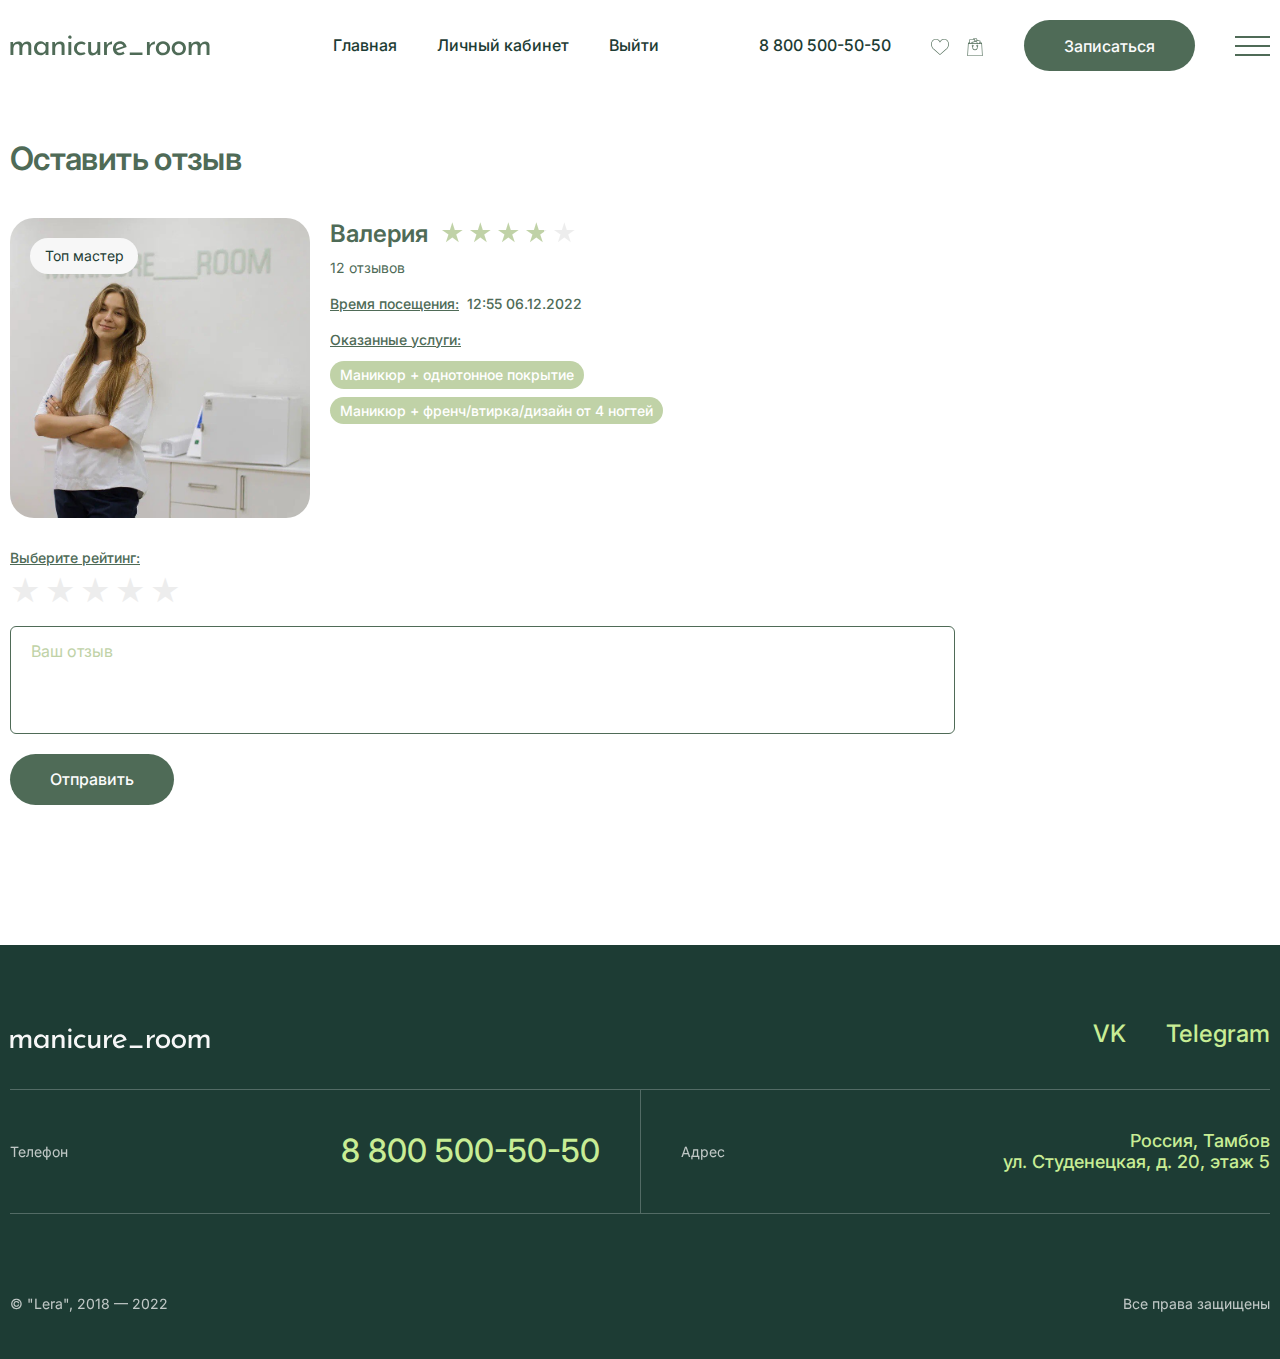
==== commit f018d545: "add: Added enroll" ====
--- a/reviews-add.html
+++ b/reviews-add.html
@@ -172,6 +172,7 @@
 									<h3 class="add-reviews__title">Валерия</h3>
 									<div class="rating add-reviews__rating" style="--rating: 3.7;" aria-label="Rating of this product is 3.7 out of 5."></div>
 								</div>
+								<span class="add-reviews__reviews">12 отзывов</span>
 							</div>
 							<div class="add-reviews__block">
 								<div class="add-reviews__info">
--- a/css/app.min.css
+++ b/css/app.min.css
@@ -1 +1 @@
-body{position:relative;overflow-x:hidden;font-family:"Inter",sans-serif;font-size:16px;line-height:1.4;color:#1d3c34}ul,ol,li{display:block;padding:0;margin:0;list-style:none}h1,h2,h3,h4,h5,h6{margin:0;font-weight:normal}p{margin:0}a{display:inline-block;color:#1d3c34;text-decoration:none;-webkit-transition:all .25s ease-in-out;-o-transition:all .25s ease-in-out;transition:all .25s ease-in-out}a:hover{text-decoration:none;color:#1d3c34}a:active{color:#1d3c34}input[type=number]{-moz-appearance:textfield}input[type=number]::-webkit-outer-spin-button,input[type=number]::-webkit-inner-spin-button{display:none;-webkit-appearance:none;appearance:none;margin:0}input:-webkit-autofill{-webkit-animation-name:autofill;-webkit-animation-fill-mode:both}input:-webkit-autofill,input:-webkit-autofill:hover,input:-webkit-autofill:focus,input:-webkit-autofill:active{-webkit-box-shadow:0 0 0 30px #fff inset !important;border-radius:8px}picture{display:block}img{max-width:100%}svg{-webkit-transition:all .25s ease-in-out;-o-transition:all .25s ease-in-out;transition:all .25s ease-in-out}section+section{margin-top:100px}@media screen and (max-width: 767px){section+section{margin-top:50px}}.scroll-disabled{overflow:hidden}.container{margin:0 auto;padding:0 10px;max-width:1380px;width:100%}.btn{display:-webkit-box;display:-ms-flexbox;display:flex;-webkit-box-align:center;-ms-flex-align:center;align-items:center;-webkit-box-pack:center;-ms-flex-pack:center;justify-content:center;padding:17.5px 40px;width:-webkit-fit-content;width:-moz-fit-content;width:fit-content;font-size:16px;font-weight:500;line-height:1;color:#fbfbfb;background:#4f6b57;border:none;border-radius:50px;-webkit-transition:all .25s ease-in-out;-o-transition:all .25s ease-in-out;transition:all .25s ease-in-out}.btn:focus{outline:none}.btn:hover{color:#fbfbfb}.btn--lg{padding:25.5px 50px}.btn--white{color:#4f6b57;background:#fff}@media screen and (hover: hover){.btn:hover{background:#c0d2a7}}.input{-webkit-appearance:none;-moz-appearance:none;appearance:none;display:block;padding:14.75px 40px 14.75px 20px;width:100%;font-size:16px;font-weight:normal;line-height:1;color:#1d3c34;background:rgba(0,0,0,0);border:1px solid #4f6b57;border-radius:6px}.input::-webkit-input-placeholder{color:#c0d2a7}.input::-moz-placeholder{color:#c0d2a7}.input:-ms-input-placeholder{color:#c0d2a7}.input::-ms-input-placeholder{color:#c0d2a7}.input::placeholder{color:#c0d2a7}.input:focus{outline:none}.textarea{-webkit-appearance:none;-moz-appearance:none;appearance:none;resize:none;display:block;padding:14.75px 40px 14.75px 20px;width:100%;min-height:108px;font-size:16px;font-weight:normal;line-height:18px;color:#1d3c34;background:rgba(0,0,0,0);border:1px solid #4f6b57;border-radius:6px}.textarea::-webkit-input-placeholder{color:#c0d2a7}.textarea::-moz-placeholder{color:#c0d2a7}.textarea:-ms-input-placeholder{color:#c0d2a7}.textarea::-ms-input-placeholder{color:#c0d2a7}.textarea::placeholder{color:#c0d2a7}.textarea:focus{outline:none}.input-value{position:relative}.input-value::after{content:"₽";position:absolute;top:50%;right:20px;-webkit-transform:translateY(-50%);-ms-transform:translateY(-50%);transform:translateY(-50%)}.input-value__input{-webkit-appearance:none;-moz-appearance:none;appearance:none;display:block;padding:14.75px 40px 14.75px 20px;width:100%;font-size:16px;font-weight:normal;line-height:1;color:#1d3c34;background:rgba(0,0,0,0);border:1px solid #4f6b57;border-radius:6px}.input-value__input::-webkit-input-placeholder{color:#c0d2a7}.input-value__input::-moz-placeholder{color:#c0d2a7}.input-value__input:-ms-input-placeholder{color:#c0d2a7}.input-value__input::-ms-input-placeholder{color:#c0d2a7}.input-value__input::placeholder{color:#c0d2a7}.input-value__input:focus{outline:none}.square-checkbox{display:block;margin:0;overflow:hidden;cursor:pointer}@media screen and (hover: hover){.square-checkbox:hover .square-checkbox__inner{background:#f7f7f7}}.square-checkbox__input{display:none}.square-checkbox__input:checked~.square-checkbox__inner .square-checkbox__icon{background:#c0d2a7;border-color:#c0d2a7}.square-checkbox__input:checked~.square-checkbox__inner .square-checkbox__icon::before{opacity:1}.square-checkbox__input:checked~.square-checkbox__inner .square-checkbox__elem{-webkit-text-stroke:.3px;color:#4f6b57}.square-checkbox__inner{display:-webkit-box;display:-ms-flexbox;display:flex;-webkit-box-pack:justify;-ms-flex-pack:justify;justify-content:space-between;padding:16px 12px;width:100%;border-radius:10px;-webkit-transition:all .25s ease-in-out;-o-transition:all .25s ease-in-out;transition:all .25s ease-in-out}.square-checkbox__group{display:-webkit-box;display:-ms-flexbox;display:flex}.square-checkbox__icon{display:-webkit-box;display:-ms-flexbox;display:flex;-webkit-box-align:center;-ms-flex-align:center;align-items:center;-webkit-box-pack:center;-ms-flex-pack:center;justify-content:center;margin-right:10px;min-width:20px;width:20px;height:20px;border:1px solid #1d3c34;border-radius:4px;-webkit-transition:all .25s ease-in-out;-o-transition:all .25s ease-in-out;transition:all .25s ease-in-out}.square-checkbox__icon::before{content:"";display:block;min-width:14px;width:14px;height:14px;opacity:0;background-image:url(../img/sprite.svg#icon-mark);background-repeat:no-repeat;background-size:contain;background-position:center center;-webkit-transition:all .25s ease-in-out;-o-transition:all .25s ease-in-out;transition:all .25s ease-in-out}.square-checkbox__group+.square-checkbox__elem,.square-checkbox__elem+.square-checkbox__elem{margin-left:20px;white-space:nowrap}.square-checkbox__elem{display:block;font-size:16px;font-weight:normal;text-align:left;color:#1d3c34;-webkit-transition:all .25s ease-in-out;-o-transition:all .25s ease-in-out;transition:all .25s ease-in-out}.default-select .ss-main{width:-webkit-fit-content;width:-moz-fit-content;width:fit-content}.default-select .ss-main .ss-single-selected{padding:0;width:100%;height:100%;font-size:16px;font-weight:normal;line-height:1;color:#1d3c34;background:rgba(0,0,0,0);border:none;border-radius:0}.default-select .ss-main .ss-single-selected .placeholder .ss-disabled{color:#c0d2a7}.default-select .ss-main .ss-single-selected .placeholder{line-height:1}.default-select .ss-main .ss-single-selected .ss-arrow{margin:0 0 0 10px}.default-select .ss-main .ss-single-selected .ss-arrow span{padding:0;margin:0;width:16px;height:16px;background-image:url(../img/sprite.svg#icon-caret);background-repeat:no-repeat;background-size:contain;background-position:center center;border:0;-webkit-transform:none;-ms-transform:none;transform:none;-webkit-transition:all .25s ease-in-out;-o-transition:all .25s ease-in-out;transition:all .25s ease-in-out}.default-select .ss-main .ss-single-selected .ss-arrow span.arrow-up{-webkit-transform:translateY(0) rotate(180deg);-ms-transform:translateY(0) rotate(180deg);transform:translateY(0) rotate(180deg);margin:0}.default-select .ss-main .ss-single-selected .ss-arrow span.arrow-down{-webkit-transform:rotate(0);-ms-transform:rotate(0);transform:rotate(0)}.default-select .ss-main .ss-single-selected.ss-open-below,.default-select .ss-main .ss-single-selected.ss-open-above{border-radius:6px}.default-select .ss-main .ss-single-selected.ss-open-below+*{margin-top:7px}.default-select .ss-main .ss-single-selected.ss-open-above+*{-webkit-transform:scale(1) translateY(-7px);-ms-transform:scale(1) translateY(-7px);transform:scale(1) translateY(-7px);border-radius:6px}.default-select .ss-content .ss-search{display:none}.default-select .ss-content{z-index:99 !important;margin:0;margin-left:-17px;min-width:-webkit-min-content;min-width:-moz-min-content;min-width:min-content;width:-webkit-max-content;width:-moz-max-content;width:max-content;color:#4f6b57;background:#fff;border:1px solid #4f6b57;border-radius:6px}@media screen and (max-width: 767px){.default-select .ss-content{margin-left:0}}.default-select .ss-content .ss-list{padding:5px 0;max-height:118px}.default-select .ss-content .ss-list .ss-option{padding:10px 15px;font-size:16px;font-weight:normal;line-height:1;color:#1d3c34;cursor:pointer;-webkit-transition:all .25s ease-in-out;-o-transition:all .25s ease-in-out;transition:all .25s ease-in-out}.default-select .ss-content .ss-list .ss-option.ss-disabled:not(.ss-option-selected){display:none}.default-select .ss-option:first-child.ss-disabled.ss-option-selected{display:none}.default-select .ss-content .ss-list .ss-option.ss-disabled{display:none}.default-select .ss-content .ss-list .ss-option:hover,.default-select .ss-content .ss-list .ss-option.ss-highlighted{color:#4f6b57;background:rgba(0,0,0,0)}.default-select .ss-arrow .arrow-down{width:auto;height:auto;background:none}.salad-select .ss-main{min-width:240px;width:-webkit-fit-content;width:-moz-fit-content;width:fit-content}.salad-select .ss-main .ss-single-selected{padding:14px 20px;width:100%;height:100%;font-size:16px;font-weight:600;line-height:1;color:#4f6b57;background:#c0d2a7;border:none;border-radius:6px}.salad-select .ss-main .ss-single-selected .placeholder{line-height:1}.salad-select .ss-main .ss-single-selected .ss-arrow{margin:0 0 0 20px}.salad-select .ss-main .ss-single-selected .ss-arrow span{padding:0;margin:0;width:16px;height:16px;background-image:url(../img/sprite.svg#icon-caret);background-repeat:no-repeat;background-size:contain;background-position:center center;border:0;-webkit-transform:none;-ms-transform:none;transform:none;-webkit-transition:all .25s ease-in-out;-o-transition:all .25s ease-in-out;transition:all .25s ease-in-out}.salad-select .ss-main .ss-single-selected .ss-arrow span.arrow-up{-webkit-transform:translateY(0) rotate(180deg);-ms-transform:translateY(0) rotate(180deg);transform:translateY(0) rotate(180deg);margin:0}.salad-select .ss-main .ss-single-selected .ss-arrow span.arrow-down{-webkit-transform:rotate(0);-ms-transform:rotate(0);transform:rotate(0)}.salad-select .ss-main .ss-single-selected.ss-open-below,.salad-select .ss-main .ss-single-selected.ss-open-above{border-radius:6px}.salad-select .ss-main .ss-single-selected.ss-open-below+*{margin-top:0}.salad-select .ss-main .ss-single-selected.ss-open-above+*{-webkit-transform:scale(1) translateY(-7px);-ms-transform:scale(1) translateY(-7px);transform:scale(1) translateY(-7px);border-radius:6px}.salad-select .ss-content .ss-search{display:none}.salad-select .ss-content{z-index:99 !important;margin:0;width:100%;overflow:hidden;color:#4f6b57;background:#c0d2a7;border:0;border-radius:6px}.salad-select .ss-content .ss-list{padding:0;max-height:174.38px}.salad-select .ss-content .ss-list .ss-option{padding:16px 20px;font-size:16px;font-weight:600;line-height:1;color:#4f6b57;cursor:pointer;-webkit-transition:all .25s ease-in-out;-o-transition:all .25s ease-in-out;transition:all .25s ease-in-out}.salad-select .ss-content .ss-list .ss-option.ss-disabled:not(.ss-option-selected){display:none}.salad-select .ss-option:first-child.ss-disabled.ss-option-selected{display:none}.salad-select .ss-content .ss-list .ss-option.ss-disabled{display:none}.salad-select .ss-content .ss-list .ss-option:hover,.salad-select .ss-content .ss-list .ss-option.ss-highlighted{color:#fff;background:#4f6b57}.salad-select .ss-arrow .arrow-down{width:auto;height:auto;background:none}.multiple-select{margin-top:20px}.multiple-select .ss-main{width:100%}.multiple-select .ss-main .ss-multi-selected{padding:0;color:"Inter",sans-serif;background:rgba(0,0,0,0);border:1px solid #4f6b57;border-radius:6px}.multiple-select .ss-main .ss-multi-selected .ss-values .ss-disabled{margin:0;padding:5px 0 17px 0;font-size:16px;font-weight:normal;line-height:1}.multiple-select .ss-main .ss-multi-selected .ss-add{margin:19px 16px 0 5px}.multiple-select .ss-main .ss-multi-selected .ss-values{padding:12px 16px;margin-bottom:-12px}.multiple-select .ss-main .ss-multi-selected .ss-values .ss-value{margin:0;margin-right:12px;margin-bottom:12px;padding:6px;line-height:1;text-align:left}.multiple-select .ss-main .ss-single-selected{padding:0;width:100%;height:100%;font-size:16px;font-weight:normal;line-height:1;color:#1d3c34;background:rgba(0,0,0,0);border:none;border-radius:0}.multiple-select .ss-main .ss-single-selected .placeholder .ss-disabled{color:#c0d2a7}.multiple-select .ss-main .ss-single-selected .placeholder{line-height:1}.multiple-select .ss-main .ss-single-selected .ss-arrow{margin:0 0 0 10px}.multiple-select .ss-main .ss-single-selected .ss-arrow span{padding:0;margin:0;width:16px;height:16px;background-image:url(../img/sprite.svg#icon-caret);background-repeat:no-repeat;background-size:contain;background-position:center center;border:0;-webkit-transform:none;-ms-transform:none;transform:none;-webkit-transition:all .25s ease-in-out;-o-transition:all .25s ease-in-out;transition:all .25s ease-in-out}.multiple-select .ss-main .ss-single-selected .ss-arrow span.arrow-up{-webkit-transform:translateY(0) rotate(180deg);-ms-transform:translateY(0) rotate(180deg);transform:translateY(0) rotate(180deg);margin:0}.multiple-select .ss-main .ss-single-selected .ss-arrow span.arrow-down{-webkit-transform:rotate(0);-ms-transform:rotate(0);transform:rotate(0)}.multiple-select .ss-main .ss-single-selected.ss-open-below,.multiple-select .ss-main .ss-single-selected.ss-open-above{border-radius:6px}.multiple-select .ss-main .ss-single-selected.ss-open-below+*{margin-top:7px}.multiple-select .ss-main .ss-single-selected.ss-open-above+*{-webkit-transform:scale(1) translateY(-7px);-ms-transform:scale(1) translateY(-7px);transform:scale(1) translateY(-7px);border-radius:6px}.multiple-select .ss-content .ss-search{display:none}.multiple-select .ss-content{z-index:99 !important;margin:0;width:100%;color:#4f6b57;background:#fff;border:1px solid #4f6b57;border-radius:6px}@media screen and (max-width: 767px){.multiple-select .ss-content{margin-left:0}}.multiple-select .ss-content .ss-list{padding:5px 0;max-height:260px}.multiple-select .ss-main .ss-multi-selected .ss-values .ss-value{font-size:14px;color:#fff;background:#c0d2a7}.multiple-select .ss-optgroup-label{font-size:20px;font-weight:bold;text-transform:capitalize}.multiple-select .ss-content .ss-list .ss-option{padding:10px 15px;font-size:16px;font-weight:normal;line-height:1;color:#1d3c34;cursor:pointer;-webkit-transition:all .25s ease-in-out;-o-transition:all .25s ease-in-out;transition:all .25s ease-in-out}.multiple-select .ss-content .ss-list .ss-option.ss-disabled:not(.ss-option-selected){display:none}.multiple-select .ss-option:first-child.ss-disabled.ss-option-selected{display:none}.multiple-select .ss-content .ss-list .ss-option.ss-disabled{display:none}.multiple-select .ss-content .ss-list .ss-option:hover,.multiple-select .ss-content .ss-list .ss-option.ss-highlighted{color:#4f6b57;background:rgba(0,0,0,0)}.multiple-select .ss-arrow .arrow-down{width:auto;height:auto;background:none}.select-box{position:relative}.select-box__selected{display:-webkit-box;display:-ms-flexbox;display:flex;-webkit-box-align:center;-ms-flex-align:center;align-items:center;overflow:hidden;padding:28px 50px 28px 20px;width:100%;font-size:16px;font-weight:normal;line-height:1;color:#1d3c34;background:#c0d2a7;border-radius:6px;-webkit-box-ordinal-group:1;-ms-flex-order:0;order:0;cursor:pointer;-webkit-user-select:none;-moz-user-select:none;-ms-user-select:none;user-select:none}.select-box__selected::after{content:"";position:absolute;top:50%;right:20px;-webkit-transform:translateY(-50%);-ms-transform:translateY(-50%);transform:translateY(-50%);display:block;width:16px;height:16px;background-image:url(../img/sprite.svg#icon-caret);background-repeat:no-repeat;background-size:contain;background-position:center center;-webkit-transition:-webkit-transform .4s;transition:-webkit-transform .4s;-o-transition:transform .4s;transition:transform .4s;transition:transform .4s, -webkit-transform .4s}.select-box__selected--active::after{-webkit-transform:rotate(-180deg);-ms-transform:rotate(-180deg);transform:rotate(-180deg)}.select-box__value{display:block;margin-right:10px;padding:6px 2px;min-width:40px;text-align:center;color:#f7f7f7;background:#4f6b57;border-radius:50px}.select-box__container{position:absolute;top:84px;z-index:10;width:100%;padding:5px 0;visibility:hidden;opacity:0;background:#c0d2a7;border-radius:6px;-webkit-transition:all .25s ease;-o-transition:all .25s ease;transition:all .25s ease;pointer-events:none}.select-box__container--active{visibility:visible;opacity:1;pointer-events:all}.select-box__container--active .select-box__option{opacity:1;-webkit-transition:opacity .25s ease-in-out .05s,color .25s ease-in-out;-o-transition:opacity .25s ease-in-out .05s,color .25s ease-in-out;transition:opacity .25s ease-in-out .05s,color .25s ease-in-out}.select-box__wrap{max-height:258px;overflow-y:auto}.select-box__scroll{overflow:hidden}.select-box__option{padding:15px 20px;width:100%;min-width:-webkit-max-content;min-width:-moz-max-content;min-width:max-content;opacity:0;-webkit-transition:opacity .25s ease-in-out,color .25s ease-in-out;-o-transition:opacity .25s ease-in-out,color .25s ease-in-out;transition:opacity .25s ease-in-out,color .25s ease-in-out}@media screen and (hover: hover){.select-box__option:hover{color:#4f6b57}}.select-box__radio{display:none}.select-box__radio:checked+label{color:#1d3c34}.select-box__label{display:-webkit-box;display:-ms-flexbox;display:flex;-webkit-box-align:center;-ms-flex-align:center;align-items:center;margin:0;font-size:16px;font-weight:normal;cursor:pointer}.flatpickr-calendar{overflow:hidden;border:1px solid #1d3c34;-webkit-box-shadow:none;box-shadow:none}.flatpickr-calendar::before,.flatpickr-calendar::after{display:none}.flatpickr-calendar .flatpickr-prev-month::before{content:"";display:block;min-width:18px;width:18px;height:18px;background-image:url(../img/sprite.svg#icon-arrow-right);background-repeat:no-repeat;background-size:contain;background-position:center center;-webkit-transform:rotate(180deg);-ms-transform:rotate(180deg);transform:rotate(180deg)}.flatpickr-calendar .flatpickr-next-month::before{content:"";display:block;min-width:18px;width:18px;height:18px;background-image:url(../img/sprite.svg#icon-arrow-right);background-repeat:no-repeat;background-size:contain;background-position:center center}.flatpickr-calendar .flatpickr-months .flatpickr-prev-month svg,.flatpickr-calendar .flatpickr-months .flatpickr-next-month svg{display:none}.flatpickr-calendar .numInputWrapper:hover{background:#f7f7f7}.flatpickr-calendar .numInputWrapper span{border-color:#f7f7f7}.flatpickr-calendar .numInputWrapper span.arrowUp:after{border-bottom:4px solid #1d3c34}.flatpickr-calendar .flatpickr-current-month .numInputWrapper span.arrowDown:after{border-top:4px solid #1d3c34}.flatpickr-calendar .flatpickr-current-month input.cur-year{font-weight:normal;color:#1d3c34}.flatpickr-calendar span.flatpickr-weekday{color:#1d3c34}.flatpickr-calendar .flatpickr-day.today{border-color:#c0d2a7}.flatpickr-calendar .flatpickr-day{color:#1d3c34}.flatpickr-calendar .flatpickr-day.flatpickr-disabled{background:rgba(0,0,0,.05)}.flatpickr-calendar .flatpickr-day.inRange,.flatpickr-calendar .flatpickr-day.prevMonthDay.inRange,.flatpickr-calendar .flatpickr-day.nextMonthDay.inRange,.flatpickr-calendar .flatpickr-day.today.inRange,.flatpickr-calendar .flatpickr-day.prevMonthDay.today.inRange,.flatpickr-calendar .flatpickr-day.nextMonthDay.today.inRange,.flatpickr-calendar .flatpickr-day:hover,.flatpickr-calendar .flatpickr-day.prevMonthDay:hover,.flatpickr-calendar .flatpickr-day.nextMonthDay:hover,.flatpickr-calendar .flatpickr-day:focus,.flatpickr-calendar .flatpickr-day.prevMonthDay:focus,.flatpickr-calendar .flatpickr-day.nextMonthDay:focus{color:#1d3c34;background:#f7f7f7;border-color:#f7f7f7}.flatpickr-calendar .flatpickr-day.selected,.flatpickr-calendar .flatpickr-day.startRange,.flatpickr-calendar .flatpickr-day.endRange,.flatpickr-calendar .flatpickr-day.selected.inRange,.flatpickr-calendar .flatpickr-day.startRange.inRange,.flatpickr-calendar .flatpickr-day.endRange.inRange,.flatpickr-calendar .flatpickr-day.selected:focus,.flatpickr-calendar .flatpickr-day.startRange:focus,.flatpickr-calendar .flatpickr-day.endRange:focus,.flatpickr-calendar .flatpickr-day.selected:hover,.flatpickr-calendar .flatpickr-day.startRange:hover,.flatpickr-calendar .flatpickr-day.endRange:hover,.flatpickr-calendar .flatpickr-day.selected.prevMonthDay,.flatpickr-calendar .flatpickr-day.startRange.prevMonthDay,.flatpickr-calendar .flatpickr-day.endRange.prevMonthDay,.flatpickr-calendar .flatpickr-day.selected.nextMonthDay,.flatpickr-calendar .flatpickr-day.startRange.nextMonthDay,.flatpickr-calendar .flatpickr-day.endRange.nextMonthDay{color:#fff;background:#c0d2a7;border-color:#c0d2a7}.flatpickr-calendar .flatpickr-time input{color:#1d3c34}.flatpickr-calendar .flatpickr-time input:hover,.flatpickr-calendar .flatpickr-time .flatpickr-am-pm:hover,.flatpickr-calendar .flatpickr-time input:focus,.flatpickr-calendar .flatpickr-time .flatpickr-am-pm:focus{background:#f7f7f7}.xdsoft_datetimepicker{background:#fff !important;border:1px solid #4f6b57 !important;border-radius:10px !important}.xdsoft_datetimepicker .xdsoft_calendar td.xdsoft_default,.xdsoft_datetimepicker .xdsoft_timepicker .xdsoft_time_box>div>div.xdsoft_current{background:#c0d2a7 !important;-webkit-box-shadow:#c0d2a7 0 1px 3px 0 inset !important;box-shadow:#c0d2a7 0 1px 3px 0 inset !important}.xdsoft_datetimepicker .xdsoft_calendar th{color:#4f6b57 !important;background:#fbfbfb !important}.xdsoft_datetimepicker .xdsoft_calendar td.xdsoft_other_month,.xdsoft_datetimepicker .xdsoft_calendar td.xdsoft_disabled,.xdsoft_datetimepicker .xdsoft_time_box>div>div.xdsoft_disabled{opacity:.2 !important}.xdsoft_datetimepicker .xdsoft_calendar td:not(.xdsoft_disabled),.xdsoft_datetimepicker .xdsoft_calendar th:not(.xdsoft_disabled){color:#4f6b57 !important;background:#fff !important;border:1px solid #4f6b57 !important}.xdsoft_date.xdsoft_disabled{opacity:.2 !important;border:1px solid #4f6b57 !important}.xdsoft_datetimepicker .xdsoft_calendar td:hover,.xdsoft_datetimepicker .xdsoft_timepicker .xdsoft_time_box>div>div:hover{color:#fff !important;background:#c0d2a7 !important}.xdsoft_datetimepicker .xdsoft_timepicker .xdsoft_time_box{border-bottom:1px solid #4f6b57 !important}.xdsoft_datetimepicker .xdsoft_calendar td.xdsoft_current{color:#fff !important;background:#c0d2a7 !important;-webkit-box-shadow:#c0d2a7 0 1px 3px 0 inset !important;box-shadow:#c0d2a7 0 1px 3px 0 inset !important}.xdsoft_datetimepicker .xdsoft_calendar td.xdsoft_today{font-weight:bold !important;color:#4f6b57 !important;background:#fff !important;-webkit-box-shadow:#fff 0 1px 3px 0 inset !important;box-shadow:#fff 0 1px 3px 0 inset !important}.xdsoft_time_box{border:1px solid #4f6b57 !important}.xdsoft_time_box.xdsoft_scroller_box{border-top:none !important}.xdsoft_datetimepicker .xdsoft_timepicker .xdsoft_time_box>div>div{color:#4f6b57 !important;background:#f7f7f7 !important;border-top:1px solid #4f6b57 !important}.xdsoft_time:last-child{border-bottom:1px solid #4f6b57 !important}.xdsoft_datetimepicker .xdsoft_label{color:#4f6b57 !important}@-webkit-keyframes autofill{to{color:inherit;background:rgba(0,0,0,0)}}@keyframes autofill{to{color:inherit;background:rgba(0,0,0,0)}}.c-controls{display:-webkit-box;display:-ms-flexbox;display:flex;-webkit-box-align:center;-ms-flex-align:center;align-items:center}.c-controls__item+.c-controls__item{margin-left:17px}.c-controls__elem{position:relative}.c-controls__icon{min-width:18px;width:18px;height:18px;color:#4f6b57}.c-controls__value{position:absolute;top:-7px;right:-7px;display:block;min-width:15px;width:15px;height:15px;font-size:11px;font-weight:normal;line-height:15px;text-align:center;color:#fbf8f2;background:#4f6b57;border-radius:50%}.c-socials{display:-webkit-box;display:-ms-flexbox;display:flex;-webkit-box-align:center;-ms-flex-align:center;align-items:center}.c-socials--dark .c-socials__link{color:#1d3c34}.c-socials--dark .c-socials__link:hover{color:#c8ed95}@media screen and (hover: hover){.c-socials--dark .c-socials__link:hover{color:#c0d2a7}}.c-socials__item+.c-socials__item{margin-left:40px}@media screen and (max-width: 767px){.c-socials__item+.c-socials__item{margin-left:25px}}.c-socials__link{display:block;font-size:24px;font-weight:500;line-height:1.2;color:#c8ed95}.c-socials__link:hover{color:#c8ed95}@media screen and (hover: hover){.c-socials__link:hover{color:#c0d2a7}}@media screen and (max-width: 767px){.c-accordeon{display:none}}.c-accordeon__item{padding-bottom:25px;border-bottom:1px solid #4f6b57;-webkit-transition:all .2s linear;-o-transition:all .2s linear;transition:all .2s linear}.c-accordeon__item.is--open .c-accordeon__trigger::after{-webkit-transform:rotate(135deg);-ms-transform:rotate(135deg);transform:rotate(135deg)}.c-accordeon__item.is--open .c-accordeon__img{min-width:270px;width:270px;height:270px}@media screen and (min-width: 768px)and (max-width: 1023px){.c-accordeon__item.is--open .c-accordeon__img{min-width:240px;width:240px;height:240px}}.c-accordeon__item.is--open .c-accordeon__group{padding-left:80px}@media screen and (min-width: 768px)and (max-width: 1023px){.c-accordeon__item.is--open .c-accordeon__group{padding-left:40px}}.c-accordeon__item.is--open .c-accordeon__rating{-webkit-transform:scale(1);-ms-transform:scale(1);transform:scale(1)}.c-accordeon__item.is--open .c-accordeon__inner{opacity:1;-webkit-transition:all .2s linear .2s;-o-transition:all .2s linear .2s;transition:all .2s linear .2s}.c-accordeon__item+.c-accordeon__item{margin-top:25px}@media screen and (max-width: 767px){.c-accordeon__item+.c-accordeon__item{margin-top:20px}}.c-accordeon__trigger{position:relative;display:-webkit-box;display:-ms-flexbox;display:flex;-webkit-box-align:start;-ms-flex-align:start;align-items:flex-start;padding:0;width:100%;text-align:left;color:#1d3c34;background:rgba(0,0,0,0);border:none;border-radius:0;-webkit-user-select:none;-moz-user-select:none;-ms-user-select:none;user-select:none;cursor:pointer}.c-accordeon__trigger::after{content:"";position:absolute;top:40px;right:0;display:block;min-width:24px;width:24px;height:24px;background-image:url(../img/sprite.svg#icon-plus);background-repeat:no-repeat;background-size:contain;background-position:center center;-webkit-transition:all .2s linear;-o-transition:all .2s linear;transition:all .2s linear}.c-accordeon__img{position:relative;overflow:hidden;min-width:106px;width:106px;height:106px;border-radius:24px;-webkit-transition:all .2s linear;-o-transition:all .2s linear;transition:all .2s linear}.c-accordeon__img img{display:block;width:100%;height:100%;-o-object-fit:cover;object-fit:cover}.c-accordeon__group{padding-top:15px;padding-left:244px;-webkit-transition:all .2s linear;-o-transition:all .2s linear;transition:all .2s linear}@media screen and (min-width: 768px)and (max-width: 1023px){.c-accordeon__group{padding-left:174px}}.c-accordeon__title{display:block;font-size:24px;font-weight:600;color:#4f6b57}.c-accordeon__help{display:block;font-size:16px;font-weight:normal}.c-accordeon__rating{margin-top:8px;-webkit-transform:scale(0.8);-ms-transform:scale(0.8);transform:scale(0.8);-webkit-transform-origin:left top;-ms-transform-origin:left top;transform-origin:left top;-webkit-transition:all .25s ease-in-out;-o-transition:all .25s ease-in-out;transition:all .25s ease-in-out}.c-accordeon__wrapper{display:none;padding-top:20px}.c-accordeon__inner{display:-webkit-box;display:-ms-flexbox;display:flex;-webkit-box-pack:justify;-ms-flex-pack:justify;justify-content:space-between;opacity:0;-webkit-transition:all .2s linear;-o-transition:all .2s linear;transition:all .2s linear}.c-accordeon__left{max-width:270px;min-width:270px;width:100%}@media screen and (min-width: 768px)and (max-width: 1023px){.c-accordeon__left{max-width:240px;min-width:240px}}.c-accordeon__btn{width:100%}.c-accordeon__right{padding-left:80px;width:100%}@media screen and (min-width: 768px)and (max-width: 1023px){.c-accordeon__right{padding-left:40px}}@media screen and (min-width: 768px){.c-selected{display:none}}.c-selected .ss-main{width:100%}.c-selected .ss-main .ss-single-selected{padding:30px 20px;width:100%;height:100%;font-size:24px;font-weight:600;line-height:1;color:#4f6b57;background:#c0d2a7;border:none;border-radius:6px}.c-selected .ss-main .ss-single-selected .placeholder{line-height:1}.c-selected .ss-main .ss-single-selected .ss-arrow{margin:0 0 0 20px}.c-selected .ss-main .ss-single-selected .ss-arrow span{padding:0;margin:0;width:16px;height:16px;background-image:url(../img/sprite.svg#icon-caret);background-repeat:no-repeat;background-size:contain;background-position:center center;border:0;-webkit-transform:none;-ms-transform:none;transform:none;-webkit-transition:all .25s ease-in-out;-o-transition:all .25s ease-in-out;transition:all .25s ease-in-out}.c-selected .ss-main .ss-single-selected .ss-arrow span.arrow-up{-webkit-transform:translateY(0) rotate(180deg);-ms-transform:translateY(0) rotate(180deg);transform:translateY(0) rotate(180deg);margin:0}.c-selected .ss-main .ss-single-selected .ss-arrow span.arrow-down{-webkit-transform:rotate(0);-ms-transform:rotate(0);transform:rotate(0)}.c-selected .ss-main .ss-single-selected.ss-open-below,.c-selected .ss-main .ss-single-selected.ss-open-above{border-radius:6px}.c-selected .ss-main .ss-single-selected.ss-open-below+*{margin-top:0}.c-selected .ss-main .ss-single-selected.ss-open-above+*{-webkit-transform:scale(1) translateY(-7px);-ms-transform:scale(1) translateY(-7px);transform:scale(1) translateY(-7px);border-radius:6px}.c-selected .ss-content .ss-search{display:none}.c-selected .ss-content{z-index:99 !important;margin:0;width:100%;color:#4f6b57;background:#c0d2a7;border:0;border-radius:6px}.c-selected .ss-content .ss-list{padding:0;max-height:174.38px}.c-selected .ss-content .ss-list .ss-option{padding:25px 20px;font-size:24px;font-weight:600;line-height:1;color:#4f6b57;cursor:pointer;-webkit-transition:all .25s ease-in-out;-o-transition:all .25s ease-in-out;transition:all .25s ease-in-out}.c-selected .ss-content .ss-list .ss-option.ss-disabled:not(.ss-option-selected){display:none}.c-selected .ss-option:first-child.ss-disabled.ss-option-selected{display:none}.c-selected .ss-content .ss-list .ss-option.ss-disabled{display:none}.c-selected .ss-content .ss-list .ss-option:hover,.c-selected .ss-content .ss-list .ss-option.ss-highlighted{color:#4f6b57}.c-selected .ss-arrow .arrow-down{width:auto;height:auto;background:none}.c-selected__controls{margin-bottom:25px}.c-selected__help{display:block;margin-bottom:10px;font-size:24px;font-weight:600;color:#4f6b57}.c-selected__wrapper{display:none}.c-selected__wrapper--active{display:block}.c-quote{position:relative;display:-webkit-box;display:-ms-flexbox;display:flex;-webkit-box-align:start;-ms-flex-align:start;align-items:flex-start}@media screen and (max-width: 767px){.c-quote{padding-bottom:10px}}.c-quote__img{overflow:hidden;margin-right:50px;max-width:120px;min-width:120px;height:100px;border-radius:12px}.c-quote__img img{display:block;width:100%;height:100%;-o-object-fit:cover;object-fit:cover}@media screen and (max-width: 767px){.c-quote__img{margin-right:25px}}.c-quote__quote{font-size:32px;font-weight:normal;line-height:1.2;color:#4f6b57}@media screen and (max-width: 767px){.c-quote__quote{font-size:24px}}.c-quote__signature{margin-top:5px;max-width:191px;min-width:191px;height:69px}.c-quote__signature img{display:block;width:100%;height:100%;-o-object-fit:cover;object-fit:cover}.c-quote__decor{display:block;margin-top:22px;min-width:156px;width:156px;height:98px}.c-quote__decor img{display:block;width:100%;height:100%;-o-object-fit:contain;object-fit:contain}@media screen and (max-width: 767px){.c-quote__decor{position:absolute;top:100px;left:0;min-width:96px;width:96px;height:60px}}.c-list__item{display:-webkit-box;display:-ms-flexbox;display:flex;-webkit-box-align:start;-ms-flex-align:start;align-items:flex-start;font-size:16px;font-weight:normal}.c-list__item::before{content:"›";display:block;margin-top:-1px;margin-right:5px;font-size:16px;font-weight:900;color:#4f6b57}.c-list__item+.c-list__item{margin-top:7px}.c-like{display:-webkit-box;display:-ms-flexbox;display:flex;-webkit-box-align:center;-ms-flex-align:center;align-items:center;-webkit-box-pack:center;-ms-flex-pack:center;justify-content:center;padding:0;min-width:30px;width:30px;height:26px;font-size:0;background:rgba(0,0,0,0);border:none;border-radius:0}.c-like:focus{outline:none}.c-like--filled .c-like__icon{color:#1d3c34}.c-like__icon{min-width:30px;width:30px;height:26px;color:#1d3c34}.c-quantity{position:relative;overflow:hidden;display:-webkit-box;display:-ms-flexbox;display:flex;-webkit-box-align:center;-ms-flex-align:center;align-items:center;width:-webkit-fit-content;width:-moz-fit-content;width:fit-content;text-align:center;border:none}.c-quantity__value{position:relative;z-index:1;display:block;-webkit-appearance:none;-moz-appearance:none;appearance:none;padding:0;max-width:40px;width:-webkit-fit-content;width:-moz-fit-content;width:fit-content;overflow:hidden;font-size:32px;font-weight:500;line-height:1;text-align:center;color:#4f6b57;background:rgba(0,0,0,0);border:none;border-radius:0;pointer-events:none;-webkit-transition:color .25s ease-in-out;-o-transition:color .25s ease-in-out;transition:color .25s ease-in-out}.c-quantity__value:focus{outline:none}.c-quantity__btn{position:relative;display:-webkit-box;display:-ms-flexbox;display:flex;-webkit-box-align:center;-ms-flex-align:center;align-items:center;-webkit-box-pack:center;-ms-flex-pack:center;justify-content:center;padding:0;width:16px;height:16px;background:rgba(0,0,0,0);border:none;border-radius:0;-webkit-transition:none;-o-transition:none;transition:none}.c-quantity__btn:focus{outline:none}.c-quantity__btn--minus{margin-right:5px}.c-quantity__btn--plus{margin-left:5px}.c-quantity__icon{display:block;width:16px;height:16px;color:#4f6b57}.c-ol{counter-reset:ol-list}.c-ol__item{display:-webkit-box;display:-ms-flexbox;display:flex;-webkit-box-align:start;-ms-flex-align:start;align-items:flex-start;font-size:16px;font-weight:normal;color:#1d3c34}.c-ol__item::before{counter-increment:ol-list;content:counter(ol-list) ".";display:block;margin-right:5px}.c-pagination{display:-webkit-box;display:-ms-flexbox;display:flex;-webkit-box-align:center;-ms-flex-align:center;align-items:center}.c-pagination__item--active .c-pagination__elem{color:#fff;background:#4f6b57}.c-pagination__item+.c-pagination__item{margin-left:5px}.c-pagination__elem{display:-webkit-box;display:-ms-flexbox;display:flex;-webkit-box-align:center;-ms-flex-align:center;align-items:center;padding:11px 14px;font-size:16px;font-weight:normal;line-height:1;color:#1d3c34;border:1px solid #4f6b57;border-radius:6px}@media screen and (hover: hover){.c-pagination__elem:hover{color:#fff;background:#4f6b57}.c-pagination__elem:hover .c-pagination__icon{color:#fff}}.c-pagination__icon{margin-left:8px;min-width:12px;width:12px;height:12px;color:#1d3c34}.c-message{position:fixed;top:91px;right:0;left:0;z-index:200;display:none;text-align:center;color:#fff;background:#c0d2a7}.c-message--active{display:block}@media screen and (max-width: 1023px){.c-message{top:65px}}.c-message__title{display:block;padding:18px 16px;font-size:16px;font-weight:500;line-height:1}@media screen and (max-width: 1023px){.c-message__title{padding:12px 16px}}@media screen and (max-width: 767px){.c-message__title{font-size:12px}}.c-message__title+.c-message__title{border-top:1px solid #fff}.header{position:fixed;top:0;right:0;left:0;z-index:900;width:100%;background:#fff}.header--inner .header__wrapper{border-bottom:1px solid #4f6b57}.header__wrapper{display:-webkit-box;display:-ms-flexbox;display:flex;-webkit-box-align:center;-ms-flex-align:center;align-items:center;-webkit-box-pack:justify;-ms-flex-pack:justify;justify-content:space-between;padding:20px 0}@media screen and (max-width: 1023px){.header__wrapper{padding:15px 0 20px}}.header__logotype{max-width:200px;width:100%;height:auto}.header__logotype img{display:block;width:100%;height:100%;-o-object-fit:contain;object-fit:contain}.header__nav{margin-left:auto}@media screen and (max-width: 1199px){.header__nav{display:none}}.header__group{display:-webkit-box;display:-ms-flexbox;display:flex;-webkit-box-align:center;-ms-flex-align:center;align-items:center;margin-left:100px}@media screen and (min-width: 1024px)and (max-width: 1199px){.header__group{margin-left:60px}}.header__phone{display:block;font-size:16px;font-weight:500}@media screen and (hover: hover){.header__phone:hover{color:#c0d2a7}}@media screen and (max-width: 1023px){.header__phone{display:none}}.header__controls{margin-left:40px}@media screen and (max-width: 1023px){.header__controls{margin-left:0}}.header__btn{margin-left:40px}@media screen and (max-width: 1023px){.header__btn{display:none}}.nav__list{display:-webkit-box;display:-ms-flexbox;display:flex;-webkit-box-align:center;-ms-flex-align:center;align-items:center}@media screen and (max-width: 1023px){.nav__list{-webkit-box-orient:vertical;-webkit-box-direction:normal;-ms-flex-direction:column;flex-direction:column}}.nav__submenu{display:none;margin-top:15px}.nav__dropdown .nav__link{position:relative}.nav__dropdown .nav__link::after{content:"";position:absolute;top:50%;right:-10px;-webkit-transform:translate(100%, -50%);-ms-transform:translate(100%, -50%);transform:translate(100%, -50%);display:block;margin-left:12px;min-width:12px;width:12px;height:12px;background-image:url(../img/sprite.svg#icon-caret);background-repeat:no-repeat;background-size:contain;background-position:center center;-webkit-transition:all .25s ease;-o-transition:all .25s ease;transition:all .25s ease}.nav__dropdown.is--open .nav__link::after{-webkit-transform:translate(100%, -50%) rotate(180deg);-ms-transform:translate(100%, -50%) rotate(180deg);transform:translate(100%, -50%) rotate(180deg)}@media screen and (min-width: 1024px){.nav__item{position:relative}.nav__item--active::before{content:"";position:absolute;top:-3px;left:50%;-webkit-transform:translate(-50%, -100%);-ms-transform:translate(-50%, -100%);transform:translate(-50%, -100%);display:block;width:1px;height:31px;background:#1d3c34}.nav__item--active::after{content:"";position:absolute;bottom:-3px;left:50%;-webkit-transform:translate(-50%, 100%);-ms-transform:translate(-50%, 100%);transform:translate(-50%, 100%);display:block;width:1px;height:31px;background:#1d3c34}}@media screen and (max-width: 1023px){.nav__item--active .nav__link{border-bottom:1px solid #1d3c34}}.nav__item+.nav__item{margin-left:40px}@media screen and (max-width: 1023px){.nav__item+.nav__item{margin-top:40px;margin-left:0}}.nav__subitem+.nav__subitem{margin-top:10px}.nav__link{display:block;width:-webkit-fit-content;width:-moz-fit-content;width:fit-content;font-size:16px;font-weight:500}@media screen and (hover: hover){.nav__link:hover{color:#c0d2a7}}.nav__sublink{display:block;width:-webkit-fit-content;width:-moz-fit-content;width:fit-content;font-size:15px;font-weight:500}@media screen and (hover: hover){.nav__sublink:hover{color:#c0d2a7}}.hamburger{position:relative;display:block;margin-left:40px;padding:0;min-width:35px;width:35px;height:30px;background:rgba(0,0,0,0);border:none;border-radius:0}.hamburger:focus{outline:none}.hamburger__inner{display:block;position:absolute;right:0;left:0;width:100%;height:2px;background:#4f6b57;-webkit-transition:all .25s ease-in-out;-o-transition:all .25s ease-in-out;transition:all .25s ease-in-out}.hamburger__inner:first-child{top:5.5px}.hamburger__inner:nth-child(2){top:14.5px}.hamburger__inner:last-child{top:23.5px}.mobile-menu{position:fixed;top:0;right:0;bottom:0;z-index:1010;-webkit-transform:translateX(104%);-ms-transform:translateX(104%);transform:translateX(104%);overflow:hidden;width:35%;height:100%;background:#fff;-webkit-transition:all .25s ease-in-out;-o-transition:all .25s ease-in-out;transition:all .25s ease-in-out}.mobile-menu--active{-webkit-transform:translateX(0);-ms-transform:translateX(0);transform:translateX(0)}.mobile-menu--active .mobile-menu__close,.mobile-menu--active .mobile-menu__wrapper{opacity:1;-webkit-transition:all .25s ease-in-out .25s;-o-transition:all .25s ease-in-out .25s;transition:all .25s ease-in-out .25s}@media screen and (min-width: 768px)and (max-width: 1023px){.mobile-menu{width:50%}}@media screen and (max-width: 767px){.mobile-menu{width:100%}}.mobile-menu__close{position:absolute;top:15px;right:10px;display:-webkit-box;display:-ms-flexbox;display:flex;-webkit-box-align:center;-ms-flex-align:center;align-items:center;-webkit-box-pack:center;-ms-flex-pack:center;justify-content:center;padding:0;min-width:35px;width:35px;height:30px;font-size:0;opacity:0;background:rgba(0,0,0,0);border:none;border-radius:0}.mobile-menu__close:focus{outline:none}.mobile-menu__close-icon{min-width:20px;width:20px;height:20px;color:#4f6b57}.mobile-menu__wrapper{display:-webkit-box;display:-ms-flexbox;display:flex;-webkit-box-orient:vertical;-webkit-box-direction:normal;-ms-flex-direction:column;flex-direction:column;-webkit-box-pack:justify;-ms-flex-pack:justify;justify-content:space-between;padding:50px 60px;height:100%;max-height:100vh;overflow-x:hidden;overflow-y:auto;opacity:0;-webkit-transition:opacity .25s ease-in-out;-o-transition:opacity .25s ease-in-out;transition:opacity .25s ease-in-out}.mobile-menu__nav{margin-top:auto;margin-bottom:auto}.mobile-menu__nav .nav__list{-webkit-box-orient:vertical;-webkit-box-direction:normal;-ms-flex-direction:column;flex-direction:column}.mobile-menu__nav .nav__item+.nav__item{margin-top:30px;margin-left:0}.mobile-menu__nav .nav__link,.mobile-menu__nav .nav__sublink{margin-right:auto;margin-left:auto;text-align:center}.mobile-menu__nav+.mobile-menu__group{margin-top:80px}.mobile-menu__phone{display:block;font-size:16px;font-weight:500;text-align:center}.mobile-menu__btn{margin-top:20px;width:100%}.mobile-menu-overlay{position:fixed;top:0;right:0;bottom:0;left:0;z-index:1000;display:block;visibility:hidden;width:100%;height:100%;opacity:0;background:rgba(38,38,38,.65);pointer-events:none;-webkit-transition:all .25s ease-in-out;-o-transition:all .25s ease-in-out;transition:all .25s ease-in-out}.mobile-menu-overlay--active{visibility:visible;opacity:1;pointer-events:all}@media screen and (max-width: 767px){.mobile-menu-overlay{display:none}}.breadcrumb{margin-bottom:30px}.breadcrumb__list{display:-webkit-box;display:-ms-flexbox;display:flex;-webkit-box-align:start;-ms-flex-align:start;align-items:flex-start}.breadcrumb__item{display:-webkit-box;display:-ms-flexbox;display:flex;-webkit-box-align:start;-ms-flex-align:start;align-items:flex-start}.breadcrumb__item+.breadcrumb__item::before{content:"";display:block;margin:9px 10px 0;width:10px;height:1px;background:#4f6b57}.breadcrumb__icon{margin-right:10px;min-width:13px;width:13px;height:13px;color:#4f6b57}.breadcrumb__link{display:-webkit-box;display:-ms-flexbox;display:flex;-webkit-box-align:center;-ms-flex-align:center;align-items:center;font-size:14px;font-weight:normal;color:#4f6b57}.breadcrumb__link:hover{color:#4f6b57}@media screen and (hover: hover){.breadcrumb__link:hover{color:#c0d2a7}.breadcrumb__link:hover .breadcrumb__icon{color:#c0d2a7}}.tabs__list{display:-webkit-box;display:-ms-flexbox;display:flex;-webkit-box-align:center;-ms-flex-align:center;align-items:center;margin-bottom:40px}@media screen and (max-width: 767px){.tabs__list{-webkit-box-orient:vertical;-webkit-box-direction:normal;-ms-flex-direction:column;flex-direction:column;-webkit-box-align:start;-ms-flex-align:start;align-items:flex-start}}.tabs__item--active .tabs__tab{color:#4f6b57;border-bottom:2px solid #4f6b57}.tabs__item+.tabs__item{margin-left:40px}@media screen and (max-width: 767px){.tabs__item+.tabs__item{margin-top:25px;margin-left:0}}.tabs__tab{display:block;padding:0;font-size:46px;font-weight:600;letter-spacing:-0.02em;color:#c0d2a7;background:rgba(0,0,0,0);border:none;border-bottom:2px solid rgba(0,0,0,0);-webkit-transition:all .25s ease-in-out;-o-transition:all .25s ease-in-out;transition:all .25s ease-in-out}.tabs__tab:focus{outline:none}@media screen and (hover: hover){.tabs__tab:hover{color:#4f6b57}}.tabs__wrapper{display:none}.tabs__wrapper--active{display:block}.footer{-webkit-box-flex:0;-ms-flex:0 0 auto;flex:0 0 auto;margin-top:100px;color:#f7f7f7;background:#1d3c34}@media screen and (max-width: 767px){.footer{margin-top:50px}}.footer__wrapper{display:-webkit-box;display:-ms-flexbox;display:flex;-webkit-box-align:center;-ms-flex-align:center;align-items:center;-webkit-box-pack:justify;-ms-flex-pack:justify;justify-content:space-between}.footer__wrapper--top{-webkit-box-align:end;-ms-flex-align:end;align-items:flex-end;padding:75px 0 40px}.footer__wrapper--bottom{padding:80px 0 45px}@media screen and (max-width: 767px){.footer__wrapper--top{-webkit-box-orient:vertical;-webkit-box-direction:normal;-ms-flex-direction:column;flex-direction:column;-webkit-box-align:start;-ms-flex-align:start;align-items:flex-start;padding:50px 0 30px}.footer__wrapper--main{-webkit-box-orient:vertical;-webkit-box-direction:normal;-ms-flex-direction:column;flex-direction:column;padding:25px 0}.footer__wrapper--bottom{padding:25px 0}}.footer__wrapper+.footer__wrapper{border-top:1px solid rgba(247,247,247,.25)}@media screen and (min-width: 1024px){.footer__block{display:-webkit-box;display:-ms-flexbox;display:flex;-webkit-box-align:center;-ms-flex-align:center;align-items:center;-webkit-box-pack:justify;-ms-flex-pack:justify;justify-content:space-between}}@media screen and (min-width: 768px){.footer__block{padding-top:40px;padding-bottom:40px;width:50%}.footer__block:first-child{padding-right:40px}.footer__block:last-child{padding-left:40px}}@media screen and (max-width: 767px){.footer__block{width:100%}}@media screen and (min-width: 768px){.footer__block+.footer__block{border-left:1px solid rgba(247,247,247,.25)}}@media screen and (max-width: 767px){.footer__block+.footer__block{margin-top:25px}}.footer__logotype{max-width:200px;width:100%;height:auto}.footer__logotype img{display:block;width:100%;height:100%;-o-object-fit:contain;object-fit:contain}@media screen and (max-width: 767px){.footer__logotype{margin-bottom:25px}}.footer__help{display:block;font-size:14px;font-weight:normal;opacity:.75}.footer__number{display:block;font-size:32px;font-weight:500;line-height:1.2;text-align:right;color:#c8ed95}.footer__number:hover{color:#c8ed95}@media screen and (hover: hover){.footer__number:hover{color:#c0d2a7}}@media screen and (max-width: 1023px){.footer__number{margin-top:5px;text-align:left}}.footer__address{display:block;margin:0;font-size:18px;font-weight:500;line-height:1.2;text-align:right;color:#c8ed95}@media screen and (max-width: 1023px){.footer__address{margin-top:5px;text-align:left}}.footer__copyright{font-size:14px;font-weight:normal;opacity:.75}.wrapper{display:-webkit-box;display:-ms-flexbox;display:flex;-webkit-box-orient:vertical;-webkit-box-direction:normal;-ms-flex-direction:column;flex-direction:column;min-height:100vh;padding-top:140px}.wrapper--main{padding-top:91px}@media screen and (max-width: 1023px){.wrapper{padding-top:106px}.wrapper--main{padding-top:65px}}.wrapper__content{-webkit-box-flex:1;-ms-flex:1 1 100%;flex:1 1 100%}.section-heading{display:-webkit-box;display:-ms-flexbox;display:flex;-webkit-box-align:start;-ms-flex-align:start;align-items:flex-start;-webkit-box-pack:justify;-ms-flex-pack:justify;justify-content:space-between;margin-bottom:40px}@media screen and (max-width: 767px){.section-heading{-webkit-box-orient:vertical;-webkit-box-direction:normal;-ms-flex-direction:column;flex-direction:column;margin-bottom:30px}}.section-heading__title{font-size:46px;font-weight:600;letter-spacing:-0.02em;color:#4f6b57}.section-heading__description{margin-top:10px;font-size:16px;font-weight:normal}.section-heading__link{display:block;margin-top:20px;margin-left:40px;font-size:16px;font-weight:500;white-space:nowrap;text-transform:uppercase;color:#4f6b57;border-bottom:1px solid #4f6b57}.section-heading__link:hover{color:#4f6b57}@media screen and (hover: hover){.section-heading__link:hover{color:#c0d2a7;border-bottom:1px solid #c0d2a7}}@media screen and (max-width: 767px){.section-heading__link{display:none}}.main__wrapper{position:relative;z-index:1;padding:100px 40px 140px;overflow:hidden;background:#efefef;border-radius:24px}@media screen and (max-width: 1023px){.main__wrapper{background:#f0f0f0}}@media screen and (min-width: 768px)and (max-width: 1023px){.main__wrapper{padding:80px 40px 380px}}@media screen and (max-width: 767px){.main__wrapper{padding:48px 20px 240px}}.main__body{position:relative;z-index:1}.main__title{font-size:60px;font-weight:600;line-height:1;letter-spacing:-0.03em;color:#4f6b57}@media screen and (max-width: 767px){.main__title{font-size:46px;line-height:1.1;letter-spacing:-0.02em}}@media screen and (max-width: 359px){.main__title{font-size:36px}}.main__list{margin-top:20px}@media screen and (max-width: 767px){.main__list{margin-top:25px}}.main__subtitle{margin-top:20px;font-size:24px;font-weight:normal;line-height:1.2}.main__btn{margin-top:40px;min-width:212px}.main__hashtag{position:absolute;left:40px;bottom:40px;z-index:1;display:block;font-size:16px;font-weight:500;color:#4f6b57}@media screen and (max-width: 767px){.main__hashtag{left:20px;bottom:20px}}.main__img{position:absolute;top:0;right:0;bottom:0;z-index:-1;width:100%;height:100%}.main__img img{display:block;width:100%;height:100%;-o-object-fit:cover;object-fit:cover}@media screen and (max-width: 1023px){.main__img img{-o-object-position:bottom center;object-position:bottom center}}.about__wrapper{display:-webkit-box;display:-ms-flexbox;display:flex;-webkit-box-pack:justify;-ms-flex-pack:justify;justify-content:space-between}@media screen and (min-width: 1440px){.about__wrapper{padding-right:108px}}@media screen and (max-width: 767px){.about__wrapper{-webkit-box-orient:vertical;-webkit-box-direction:normal;-ms-flex-direction:column;flex-direction:column}}.about__left,.about__right{width:calc(50% - 20px)}@media screen and (max-width: 767px){.about__left,.about__right{width:100%}}.about__right{margin-left:40px}@media screen and (max-width: 767px){.about__right{margin-top:30px;margin-left:0}}@media screen and (min-width: 768px)and (max-width: 1023px){.about__quote{-webkit-box-orient:vertical;-webkit-box-direction:normal;-ms-flex-direction:column;flex-direction:column}.about__quote .c-quote__img{margin-bottom:50px}}.about__img{overflow:hidden;min-width:234px;width:234px;height:278px;background-color:#fbfbfb;border-radius:16px}.about__img img{display:block;width:100%;height:100%;-o-object-fit:cover;object-fit:cover;-o-object-position:center top;object-position:center top}@media screen and (max-width: 1199px){.about__img{min-width:100%;width:100%}}.about__block{display:-webkit-box;display:-ms-flexbox;display:flex}@media screen and (max-width: 1199px){.about__block{-webkit-box-orient:vertical;-webkit-box-direction:normal;-ms-flex-direction:column;flex-direction:column}}.about__body{display:-webkit-box;display:-ms-flexbox;display:flex;-webkit-box-orient:vertical;-webkit-box-direction:normal;-ms-flex-direction:column;flex-direction:column;-webkit-box-pack:end;-ms-flex-pack:end;justify-content:flex-end;margin-left:40px}@media screen and (max-width: 1199px){.about__body{margin-top:25px;margin-left:0}}.about__description{max-width:278px;width:100%;font-size:16px;font-weight:normal}@media screen and (max-width: 1199px){.about__description{max-width:100%}}.about__description+.about__title{margin-top:30px}@media screen and (max-width: 1199px){.about__description+.about__title{margin-top:20px}}.about__title{font-size:24px;font-weight:600;color:#4f6b57}.about__position{display:block;font-size:12px;font-weight:normal}.gallery{overflow:hidden}.gallery__wrapper{display:-ms-grid;display:grid;-ms-grid-columns:(1fr)[6];grid-template-columns:repeat(6, 1fr);grid-gap:40px}@media screen and (max-width: 1199px){.gallery__wrapper{grid-gap:20px}}@media screen and (max-width: 1023px){.gallery__wrapper{-ms-grid-columns:(1fr)[2];grid-template-columns:repeat(2, 1fr)}}@media screen and (min-width: 1024px){.gallery__item:first-child{-ms-grid-column:1;grid-column-start:1;-ms-grid-column-span:3;grid-column-end:4;-ms-grid-row:1;grid-row-start:1;-ms-grid-row-span:2;grid-row-end:3}.gallery__item:first-child .gallery__img{height:700px}.gallery__item:nth-child(2) .gallery__img{height:280px}.gallery__item:nth-child(3) .gallery__img{height:280px}.gallery__item:nth-child(4) .gallery__img{height:400px}.gallery__item:last-child{-ms-grid-column:4;grid-column-start:4;-ms-grid-column-span:2;grid-column-end:6;-ms-grid-row:2;grid-row-start:2;-ms-grid-row-span:1;grid-row-end:3}}@media screen and (max-width: 1023px){.gallery__item:last-child{-ms-grid-column:1;grid-column-start:1;-ms-grid-column-span:2;grid-column-end:3}}.gallery__img{overflow:hidden;display:block;width:100%;height:100%;border-radius:24px;will-change:transform}.gallery__img img{display:block;width:100%;height:100%;-o-object-fit:cover;object-fit:cover;-webkit-transition:all .25s ease-in-out;-o-transition:all .25s ease-in-out;transition:all .25s ease-in-out}@media screen and (hover: hover){.gallery__img:hover img{-webkit-transform:scale(1.2);-ms-transform:scale(1.2);transform:scale(1.2);-webkit-transition:all 6s linear;-o-transition:all 6s linear;transition:all 6s linear}}@media screen and (min-width: 768px)and (max-width: 1023px){.gallery__img{height:400px}}@media screen and (min-width: 576px)and (max-width: 767px){.gallery__img{height:320px}}@media screen and (max-width: 575px){.gallery__img{height:240px}}.gallery__body{position:relative;display:-webkit-box;display:-ms-flexbox;display:flex;-webkit-box-orient:vertical;-webkit-box-direction:normal;-ms-flex-direction:column;flex-direction:column;height:100%}.gallery__body::after{content:"";position:absolute;right:-14%;bottom:0;-webkit-transform:translateX(100%);-ms-transform:translateX(100%);transform:translateX(100%);display:block;min-width:156px;width:156px;height:98px;background-image:url(../img/decor-flower.png);background-repeat:no-repeat;background-size:contain;background-position:center center}@media screen and (min-width: 1024px)and (max-width: 1199px){.gallery__body::after{right:-6%}}@media screen and (max-width: 1023px){.gallery__body::after{right:0;-webkit-transform:none;-ms-transform:none;transform:none;min-width:127px;width:127px;height:80px}}@media screen and (min-width: 768px)and (max-width: 1023px){.gallery__body{max-width:75%}}@media screen and (max-width: 359px){.gallery__body::after{display:none}}.gallery__title{font-size:32px;font-weight:500;color:#4f6b57}.gallery__description{margin-top:20px;font-size:16px;font-weight:normal}@media screen and (max-width: 1023px){.gallery__description{margin-top:15px}}.gallery__btn{margin-top:40px;margin-top:auto;min-width:212px}@media screen and (max-width: 1023px){.gallery__btn{margin-top:25px}}.reviews__slider .swiper-pagination{display:-webkit-box;display:-ms-flexbox;display:flex;-webkit-box-align:center;-ms-flex-align:center;align-items:center;margin-top:25px}@media screen and (min-width: 768px){.reviews__slider .swiper-pagination{display:none}}.reviews__slider .swiper-pagination-bullet{display:block;min-width:8px;width:8px;height:8px;background:#c0d2a7;border-radius:50%;-webkit-transition:background .25s ease-in-out;-o-transition:background .25s ease-in-out;transition:background .25s ease-in-out}.reviews__slider .swiper-pagination-bullet+.swiper-pagination-bullet{margin-left:4px}.reviews__slider .swiper-pagination-bullet-active{background:#1d3c34}.reviews__item{display:-webkit-box;display:-ms-flexbox;display:flex;-webkit-box-orient:vertical;-webkit-box-direction:normal;-ms-flex-direction:column;flex-direction:column;-webkit-box-pack:justify;-ms-flex-pack:justify;justify-content:space-between;padding:40px;height:var(--heightReviewsSlides);border:1px solid #4f6b57;border-radius:24px;-webkit-transition:background .25s ease-in-out;-o-transition:background .25s ease-in-out;transition:background .25s ease-in-out}@media screen and (hover: hover){.reviews__item:hover{background:#4f6b57}.reviews__item:hover .reviews__top{border-bottom:1px solid #7b9282}.reviews__item:hover .reviews__title{color:#c8ed95}.reviews__item:hover .reviews__date{color:#c8ed95}.reviews__item:hover .reviews__description{color:#fff}}@media screen and (max-width: 1023px){.reviews__item{padding:20px}}.reviews__top{display:-webkit-box;display:-ms-flexbox;display:flex;-webkit-box-align:center;-ms-flex-align:center;align-items:center;-webkit-box-pack:justify;-ms-flex-pack:justify;justify-content:space-between;padding-bottom:10px;width:100%;border-bottom:1px solid #4f6b57;-webkit-transition:border .25s ease-in-out;-o-transition:border .25s ease-in-out;transition:border .25s ease-in-out}.reviews__group{display:-webkit-box;display:-ms-flexbox;display:flex;-webkit-box-align:center;-ms-flex-align:center;align-items:center}.reviews__img{margin-right:10px;min-width:44px;width:44px;height:44px;background:#fbfbfb;border-radius:50px}.reviews__img img{display:block;width:100%;height:100%;-o-object-fit:cover;object-fit:cover}.reviews__title{font-size:24px;font-weight:600;color:#4f6b57;-webkit-transition:color .25s ease-in-out;-o-transition:color .25s ease-in-out;transition:color .25s ease-in-out}.reviews__date{display:block;margin-left:20px;font-size:16px;font-weight:normal;-webkit-transition:color .25s ease-in-out;-o-transition:color .25s ease-in-out;transition:color .25s ease-in-out}.reviews__body{padding-top:15px}.reviews__description{font-size:16px;font-weight:normal;-webkit-transition:color .25s ease-in-out;-o-transition:color .25s ease-in-out;transition:color .25s ease-in-out}.all-reviews{padding-bottom:40px}.all-reviews__top{margin-bottom:60px}.all-reviews__heading{font-size:32px;font-weight:600;letter-spacing:-0.02em;color:#4f6b57}@media screen and (max-width: 767px){.all-reviews__heading{font-size:28px}}.all-reviews__select{margin-top:20px}.all-reviews__wrapper{max-width:700px;width:100%}.all-reviews__item{padding:20px;border:1px solid #4f6b57;border-radius:12px}.all-reviews__item+.all-reviews__item{margin-top:30px}.all-reviews__master{margin-top:14px;padding-top:14px;border-top:1px solid #4f6b57}.all-reviews__help{display:block;margin-bottom:12px;font-size:14px;font-weight:500;color:#4f6b57}.all-reviews__master-inner{display:-webkit-box;display:-ms-flexbox;display:flex;-webkit-box-align:center;-ms-flex-align:center;align-items:center}.all-reviews__img{display:block;overflow:hidden;max-width:50px;min-width:50px;width:50px;height:50px;border-radius:12px}.all-reviews__img img{display:block;width:100%;height:100%;-o-object-fit:cover;object-fit:cover}.all-reviews__img+.all-reviews__name,.all-reviews__name+.all-reviews__img{margin-left:12px}.all-reviews__name{display:block;font-size:14px;font-weight:bold;color:#4f6b57}.all-reviews__title{display:block;font-size:18px;font-weight:bold;color:#4f6b57}.all-reviews__rating{margin-top:10px}.all-reviews__description{display:block;margin-top:20px;font-size:16px;font-weight:normal}.add-reviews{padding-bottom:40px}.add-reviews__top{margin-bottom:40px}.add-reviews__heading{font-size:32px;font-weight:600;letter-spacing:-0.02em;color:#4f6b57}@media screen and (max-width: 767px){.add-reviews__heading{font-size:28px}}.add-reviews__info{display:-webkit-box;display:-ms-flexbox;display:flex}@media screen and (max-width: 767px){.add-reviews__info{-webkit-box-orient:vertical;-webkit-box-direction:normal;-ms-flex-direction:column;flex-direction:column}}.add-reviews__img{position:relative;display:block;overflow:hidden;max-width:300px;width:100%;border-radius:24px}.add-reviews__img::before{content:"";display:block;padding-top:100%}.add-reviews__img img{position:absolute;top:0;right:0;bottom:0;left:0;display:block;width:100%;height:100%;-o-object-fit:cover;object-fit:cover}@media screen and (min-width: 768px)and (max-width: 1023px){.add-reviews__img{max-width:260px}}@media screen and (max-width: 575px){.add-reviews__img{max-width:none}}.add-reviews__img+.add-reviews__group{margin-left:20px}@media screen and (max-width: 767px){.add-reviews__img+.add-reviews__group{margin-top:20px;margin-left:0}}.add-reviews__status{position:absolute;top:20px;left:20px;display:block;padding:11px 14.5px;font-size:14px;font-weight:normal;line-height:1;color:#1d3c34;background:#f7f7f7;border-radius:50px}.add-reviews__inner-top{display:-webkit-box;display:-ms-flexbox;display:flex;-webkit-box-align:center;-ms-flex-align:center;align-items:center}.add-reviews__inner{display:-webkit-box;display:-ms-flexbox;display:flex;-webkit-box-align:center;-ms-flex-align:center;align-items:center}@media screen and (max-width: 767px){.add-reviews__inner{-webkit-box-orient:vertical;-webkit-box-direction:normal;-ms-flex-direction:column;flex-direction:column}}.add-reviews__block+.add-reviews__block{margin-top:16px}.add-reviews__title{margin-right:12px;margin-bottom:8px;font-size:24px;font-weight:600;color:#4f6b57}.add-reviews__subtitle{display:block;font-size:14px;font-weight:500;text-decoration:underline;color:#4f6b57}.add-reviews__rating{margin-top:4px;margin-bottom:12px}.add-reviews__date{display:block;margin-left:8px;width:-webkit-fit-content;width:-moz-fit-content;width:fit-content;font-size:14px;font-weight:500;text-align:center;color:#4f6b57}@media screen and (max-width: 767px){.add-reviews__date{margin-top:8px;margin-left:0}}.add-reviews__list{display:block;margin-top:12px}.add-reviews__item{display:block;padding:4px 10px;width:-webkit-fit-content;width:-moz-fit-content;width:fit-content;font-size:14px;font-weight:500;color:#fff;background:#c0d2a7;border-radius:16px}.add-reviews__item+.add-reviews__item{margin-top:8px}.add-reviews__form{margin-top:30px;max-width:75%;width:100%}@media screen and (max-width: 1023px){.add-reviews__form{max-width:none}}.add-reviews-form__input+.add-reviews-form__input,.add-reviews-form__inner+.add-reviews-form__input,.add-reviews-form__input+.add-reviews-form__inner{margin-top:20px}.add-reviews-form__help{display:block;font-size:14px;font-weight:500;text-decoration:underline;color:#4f6b57}.add-reviews-form__rating{margin-top:8px}.add-reviews-form__btn{margin-top:20px}.our-masters__slider .swiper-button-prev,.our-masters__slider .swiper-button-next{display:-webkit-box;display:-ms-flexbox;display:flex;-webkit-box-align:center;-ms-flex-align:center;align-items:center;-webkit-box-pack:center;-ms-flex-pack:center;justify-content:center;padding:0;min-width:66px;width:66px;height:48px;font-size:0;background:rgba(0,0,0,0);border:none;border-radius:0}.our-masters__slider .swiper-button-prev:focus,.our-masters__slider .swiper-button-next:focus{outline:none}@media screen and (hover: hover){.our-masters__slider .swiper-button-prev:not(.swiper-button-disabled):hover .swiper-button-icon,.our-masters__slider .swiper-button-next:not(.swiper-button-disabled):hover .swiper-button-icon{color:#c8ed95}}.our-masters__slider .swiper-button-disabled .swiper-button-icon{color:#c0d2a7}.our-masters__slider .swiper-button-icon{min-width:46px;width:46px;height:28px;color:#1d3c34}.our-masters__slider .swiper-pagination{display:-webkit-box;display:-ms-flexbox;display:flex;-webkit-box-align:center;-ms-flex-align:center;align-items:center;margin-top:25px}@media screen and (min-width: 768px){.our-masters__slider .swiper-pagination{display:none}}.our-masters__slider .swiper-pagination-bullet{display:block;min-width:8px;width:8px;height:8px;background:#c0d2a7;border-radius:50%;-webkit-transition:background .25s ease-in-out;-o-transition:background .25s ease-in-out;transition:background .25s ease-in-out}.our-masters__slider .swiper-pagination-bullet+.swiper-pagination-bullet{margin-left:4px}.our-masters__slider .swiper-pagination-bullet-active{background:#1d3c34}.our-masters__controls{display:-webkit-box;display:-ms-flexbox;display:flex;-webkit-box-align:center;-ms-flex-align:center;align-items:center;padding-top:3.5px}@media screen and (max-width: 767px){.our-masters__controls{display:none}}.our-masters__counter{display:-webkit-box;display:-ms-flexbox;display:flex;-webkit-box-align:center;-ms-flex-align:center;align-items:center;margin:0 15px}.our-masters__count{display:block;font-size:24px;font-weight:normal;color:#c0d2a7}.our-masters__count--current{font-weight:600;color:#4f6b57}.our-masters__count+.our-masters__count::before{content:"/";margin:0 10px}.our-masters__img{position:relative;display:block;overflow:hidden;width:100%;height:460px;border-radius:24px}.our-masters__img img{display:block;width:100%;height:100%;-o-object-fit:cover;object-fit:cover}.our-masters__img::before{content:"";position:absolute;top:0;right:0;bottom:0;left:0;display:block;width:100%;height:100%;opacity:0;background:-webkit-gradient(linear, left top, left bottom, from(rgba(79, 107, 87, 0.5)), color-stop(80.01%, #4F6B57));background:-o-linear-gradient(top, rgba(79, 107, 87, 0.5) 0%, #4F6B57 80.01%);background:linear-gradient(180deg, rgba(79, 107, 87, 0.5) 0%, #4F6B57 80.01%);-webkit-transition:opacity .25s ease-in-out;-o-transition:opacity .25s ease-in-out;transition:opacity .25s ease-in-out}@media screen and (hover: hover){.our-masters__img:hover::before{opacity:1}.our-masters__img:hover .our-masters__btn{bottom:30px;-webkit-transform:translateY(0);-ms-transform:translateY(0);transform:translateY(0)}}.our-masters__btn{position:absolute;right:30px;bottom:0;left:30px;-webkit-transform:translateY(104%);-ms-transform:translateY(104%);transform:translateY(104%);width:calc(100% - 60px);pointer-events:none}.our-masters__title{margin-top:20px;font-size:24px;font-weight:600;color:#4f6b57}.our-masters__position{display:block;font-size:16px;font-weight:normal}.masters__img{position:relative;display:block;overflow:hidden;width:100%;border-radius:24px}.masters__img::before{content:"";display:block;padding-top:100%}.masters__img img{position:absolute;top:0;right:0;bottom:0;left:0;display:block;width:100%;height:100%;-o-object-fit:cover;object-fit:cover}.masters__img+.masters__wrap{margin-top:20px}.masters__wrap+.masters__wrap{margin-top:50px}.masters__status{position:absolute;top:20px;left:20px;display:block;padding:11px 14.5px;font-size:14px;font-weight:normal;line-height:1;color:#1d3c34;background:#f7f7f7;border-radius:50px}.masters__title{margin-bottom:14px;font-size:24px;font-weight:600;color:#4f6b57}.masters__rating{margin-top:14px;margin-bottom:20px}.masters__wrapper{border-top:1px solid #c0d2a7}.masters__item{display:-webkit-box;display:-ms-flexbox;display:flex;-webkit-box-align:start;-ms-flex-align:start;align-items:flex-start;-webkit-box-pack:justify;-ms-flex-pack:justify;justify-content:space-between;padding:20px 0;border-bottom:1px solid #c0d2a7}.masters__elem{display:block;font-size:16px;font-weight:normal;color:#1d3c34}.masters__elem+.masters__elem{margin-left:30px;white-space:nowrap}.masters__btn{margin-top:25px;min-width:270px}.products__slider .swiper-controls{display:-webkit-box;display:-ms-flexbox;display:flex;-webkit-box-align:center;-ms-flex-align:center;align-items:center;-webkit-box-pack:justify;-ms-flex-pack:justify;justify-content:space-between;margin-top:20px}@media screen and (min-width: 768px){.products__slider .swiper-controls{display:none}}.products__slider .swiper-pagination{display:-webkit-box;display:-ms-flexbox;display:flex;-webkit-box-align:center;-ms-flex-align:center;align-items:center}.products__slider .swiper-pagination-bullet{display:block;min-width:8px;width:8px;height:8px;background:#c0d2a7;border-radius:50%;-webkit-transition:background .25s ease-in-out;-o-transition:background .25s ease-in-out;transition:background .25s ease-in-out}.products__slider .swiper-pagination-bullet+.swiper-pagination-bullet{margin-left:4px}.products__slider .swiper-pagination-bullet-active{background:#1d3c34}.products__item{position:relative;overflow:hidden;padding:50px 40px 40px;border:1px solid #4f6b57;border-radius:24px;-webkit-transition:background .25s ease-in-out;-o-transition:background .25s ease-in-out;transition:background .25s ease-in-out}@media screen and (hover: hover){.products__item:hover{background:#4f6b57}.products__item:hover .products__name{color:#fff}.products__item:hover .products__price{color:#fff}.products__item:hover .products__price--old{color:#c0d2a7}.products__item:hover .products__btn{color:#1d3c34;background:#c8ed95}.products__item:hover .c-like__icon{color:#c8ed95}.products__item:hover .c-quantity__value{color:#f7f7f7}.products__item:hover .c-quantity__icon{color:#f7f7f7}}@media screen and (max-width: 767px){.products__item{padding:20px}}.products__top{position:absolute;top:15px;right:15px;left:15px;display:-webkit-box;display:-ms-flexbox;display:flex;-webkit-box-align:center;-ms-flex-align:center;align-items:center;-webkit-box-pack:justify;-ms-flex-pack:justify;justify-content:space-between;width:calc(100% - 30px)}.products__discount{display:block;padding:5px 12px;width:-webkit-fit-content;width:-moz-fit-content;width:fit-content;font-size:16px;font-weight:500;line-height:1;color:#fff;background:#1d3c34;border-radius:30px}.products__like{margin-left:auto}.products__img{display:block;width:100%;height:248px}.products__img img{display:block;width:100%;height:100%;-o-object-fit:contain;object-fit:contain}.products__name{display:-webkit-box;display:-moz-box;display:-webkit-box;box-orient:vertical;overflow:hidden;padding-top:30px;min-height:74.8px;font-size:16px;font-weight:500;-o-text-overflow:ellipsis;text-overflow:ellipsis;-webkit-line-clamp:2;-webkit-box-orient:vertical;line-clamp:2;-webkit-transition:color .25s ease-in-out;-o-transition:color .25s ease-in-out;transition:color .25s ease-in-out}.products__inner{display:-webkit-box;display:-ms-flexbox;display:flex;-webkit-box-align:center;-ms-flex-align:center;align-items:center;-webkit-box-pack:justify;-ms-flex-pack:justify;justify-content:space-between;margin-top:20px}.products__prices{display:-webkit-box;display:-ms-flexbox;display:flex;-webkit-box-align:end;-ms-flex-align:end;align-items:flex-end}.products__price{display:block;letter-spacing:-0.02em;-webkit-transition:color .25s ease-in-out;-o-transition:color .25s ease-in-out;transition:color .25s ease-in-out}.products__price--new{font-size:32px;font-weight:600;color:#4f6b57}.products__price--old{margin-left:5px;padding-bottom:6px;font-size:18px;font-weight:normal;text-decoration:line-through;color:#c0d2a7}.products__btn{margin-top:20px;width:100%}.products__more{display:block;margin-left:20px;font-size:16px;font-weight:500;white-space:nowrap;text-transform:uppercase;color:#4f6b57;border-bottom:1px solid #4f6b57}.products__more:hover{color:#4f6b57}@media screen and (hover: hover){.products__more:hover{color:#c0d2a7;border-bottom:1px solid #c0d2a7}}.product__wrapper{display:-webkit-box;display:-ms-flexbox;display:flex;-webkit-box-align:start;-ms-flex-align:start;align-items:flex-start;-webkit-box-pack:justify;-ms-flex-pack:justify;justify-content:space-between}@media screen and (max-width: 1023px){.product__wrapper{-webkit-box-orient:vertical;-webkit-box-direction:normal;-ms-flex-direction:column;flex-direction:column}}.product__left{position:relative;display:-webkit-box;display:-ms-flexbox;display:flex;-webkit-box-align:center;-ms-flex-align:center;align-items:center;-webkit-box-pack:center;-ms-flex-pack:center;justify-content:center;width:calc(50% - 20px);padding:75px;border:1px solid #4f6b57;border-radius:24px}@media screen and (min-width: 1024px)and (max-width: 1199px){.product__left{padding:50px}}@media screen and (max-width: 1023px){.product__left{width:100%}}@media screen and (max-width: 767px){.product__left{padding:34px 14px 14px}}.product__img{min-width:406px;width:406px;height:510px}.product__img img{display:block;width:100%;height:100%;-o-object-fit:cover;object-fit:cover}@media screen and (min-width: 1024px)and (max-width: 1199px){.product__img{min-width:376px;width:376px;height:410px}}@media screen and (min-width: 360px)and (max-width: 767px){.product__img{min-width:300px;width:300px;height:376px}}@media screen and (max-width: 359px){.product__img{min-width:220px;width:220px;height:306px}}.product__top{position:absolute;top:20px;right:20px;left:20px;display:-webkit-box;display:-ms-flexbox;display:flex;-webkit-box-align:center;-ms-flex-align:center;align-items:center;-webkit-box-pack:justify;-ms-flex-pack:justify;justify-content:space-between;width:calc(100% - 40px)}.product__discount{display:block;padding:5px 12px;width:-webkit-fit-content;width:-moz-fit-content;width:fit-content;font-size:16px;font-weight:500;line-height:1;color:#fff;background:#1d3c34;border-radius:30px}.product__like{margin-left:auto}.product__right{margin-left:40px;width:calc(50% - 20px)}@media screen and (max-width: 1023px){.product__right{margin-top:25px;margin-left:0;width:100%}}.product__title{font-size:32px;font-weight:500;color:#4f6b57}.product__status{display:block;margin-top:10px;font-size:16px;font-weight:500;color:#219653}.product__status--out{color:#c0d2a7}.product__prices{display:-webkit-box;display:-ms-flexbox;display:flex;-webkit-box-align:end;-ms-flex-align:end;align-items:flex-end;margin-top:30px}@media screen and (max-width: 767px){.product__prices{margin-top:25px}}.product__price{display:block;letter-spacing:-0.02em}.product__price--new{font-size:46px;font-weight:600;color:#4f6b57}.product__price--old{margin-left:5px;padding-bottom:9px;font-size:24px;font-weight:500;text-decoration:line-through;color:#c0d2a7}.product__description{margin-top:30px;font-size:16px;font-weight:normal}@media screen and (max-width: 767px){.product__description{margin-top:25px}}.product__subtitle{margin-top:25px;font-size:16px;font-weight:600}.product__list{margin-top:10px}.product__inner{display:-webkit-box;display:-ms-flexbox;display:flex;-webkit-box-align:center;-ms-flex-align:center;align-items:center;margin-top:35px}@media screen and (max-width: 359px){.product__inner{-webkit-box-orient:vertical;-webkit-box-direction:normal;-ms-flex-direction:column;flex-direction:column}}.product__btn{min-width:250px}@media screen and (max-width: 767px){.product__btn{min-width:auto}}@media screen and (max-width: 359px){.product__btn{width:100%}}.product__quantity{margin-left:30px;padding:13.25px 25px;border:1px solid #4f6b57;border-radius:50px}@media screen and (min-width: 360px)and (max-width: 767px){.product__quantity{margin-left:20px}}@media screen and (max-width: 359px){.product__quantity{-webkit-box-pack:center;-ms-flex-pack:center;justify-content:center;margin-top:20px;margin-left:0;width:100%}}.contacts__wrapper{display:-webkit-box;display:-ms-flexbox;display:flex;-webkit-box-pack:justify;-ms-flex-pack:justify;justify-content:space-between}@media screen and (max-width: 1023px){.contacts__wrapper{-webkit-box-orient:vertical;-webkit-box-direction:normal;-ms-flex-direction:column;flex-direction:column}}.contacts__left{width:calc(50% - 20px)}@media screen and (min-width: 1024px)and (max-width: 1199px){.contacts__left{width:calc(35% - 20px)}}@media screen and (max-width: 1023px){.contacts__left{width:100%}}.contacts__right{width:calc(50% - 20px)}@media screen and (min-width: 1024px)and (max-width: 1199px){.contacts__right{width:calc(65% - 20px)}}@media screen and (max-width: 1023px){.contacts__right{width:100%}}.contacts__right{display:-webkit-box;display:-ms-flexbox;display:flex;-webkit-box-orient:vertical;-webkit-box-direction:normal;-ms-flex-direction:column;flex-direction:column;-webkit-box-pack:justify;-ms-flex-pack:justify;justify-content:space-between;margin-left:40px}@media screen and (max-width: 1023px){.contacts__right{margin-top:50px;margin-left:0}}.contacts__img{position:relative;width:100%;height:810px}.contacts__img img{display:block;width:100%;height:100%;-o-object-fit:cover;object-fit:cover}@media screen and (min-width: 1024px)and (max-width: 1199px){.contacts__img{height:460px}}@media screen and (max-width: 1023px){.contacts__img{height:auto}.contacts__img::before{content:"";display:block;padding-top:120%}.contacts__img img{position:absolute;top:0;right:0;bottom:0;left:0}}.contacts__block{position:relative}.contacts__block--body{display:-webkit-box;display:-ms-flexbox;display:flex;-webkit-box-pack:justify;-ms-flex-pack:justify;justify-content:space-between}@media screen and (max-width: 767px){.contacts__block--body{-webkit-box-orient:vertical;-webkit-box-direction:normal;-ms-flex-direction:column;flex-direction:column}}.contacts__block+.contacts__block{margin-top:40px;padding-top:40px;border-top:1px solid #4f6b57}@media screen and (max-width: 767px){.contacts__block+.contacts__block{margin-top:30px;padding-top:30px}}.contacts__decor{margin-bottom:30px;max-width:156px;min-width:156px;height:98px}.contacts__decor img{display:block;width:100%;height:100%;-o-object-fit:contain;object-fit:contain}@media screen and (max-width: 767px){.contacts__decor{max-width:96px;min-width:96px;height:60px}}@media screen and (max-width: 475px){.contacts__decor{position:absolute;top:-30px;left:0;-webkit-transform:translateY(-100%);-ms-transform:translateY(-100%);transform:translateY(-100%)}}.contacts__group+.contacts__group{margin-top:40px}.contacts__help{display:block;margin-bottom:10px;font-size:14px;font-weight:normal;color:#4f6b57;opacity:.75}.contacts__address{display:block;margin:0;font-size:18px;font-weight:normal;line-height:1.2}.contacts__phone{display:block;font-size:32px;font-weight:500;line-height:1.2}.contacts__socials{margin-top:40px}.contacts__map{position:relative;display:block;margin-left:30px;overflow:hidden;max-width:310px;width:100%;height:370px;background-color:#fbfbfb}.contacts__map img{display:block;width:100%;height:100%;-o-object-fit:cover;object-fit:cover}@media screen and (min-width: 1024px)and (max-width: 1299px){.contacts__map{margin-top:50px;margin-left:0}}@media screen and (max-width: 767px){.contacts__map{margin-top:50px;margin-left:0;max-width:400px;height:400px}}.catalog__wrap{display:-webkit-box;display:-ms-flexbox;display:flex;-webkit-box-pack:justify;-ms-flex-pack:justify;justify-content:space-between}@media screen and (max-width: 1023px){.catalog__wrap{-webkit-box-orient:vertical;-webkit-box-direction:normal;-ms-flex-direction:column;flex-direction:column}}.catalog__left{max-width:310px;min-width:310px;width:100%}@media screen and (max-width: 1023px){.catalog__left{max-width:100%;min-width:auto}}.catalog__title{margin-bottom:30px;font-size:46px;font-weight:600;letter-spacing:-0.02em;color:#4f6b57}.catalog__subtitle{margin-bottom:20px;font-size:32px;font-weight:500;color:#4f6b57}.catalog__block+.catalog__block{margin-top:40px}@media screen and (max-width: 767px){.catalog__block+.catalog__block{margin-top:25px}}.catalog__right{margin-left:40px;width:100%}@media screen and (max-width: 1023px){.catalog__right{margin-top:50px;margin-left:0}}.catalog__topping{padding:21px 0 38px}@media screen and (max-width: 1023px){.catalog__topping{padding:0 0 25px}}.catalog__select{margin-left:auto;width:-webkit-fit-content;width:-moz-fit-content;width:fit-content}@media screen and (max-width: 767px){.catalog__select{margin-left:0}}.catalog__wrapper{display:-webkit-box;display:-ms-flexbox;display:flex;-ms-flex-wrap:wrap;flex-wrap:wrap}.catalog__item{position:relative;overflow:hidden;padding:50px 40px 40px;border:1px solid #4f6b57;border-radius:24px;-webkit-transition:background .25s ease-in-out;-o-transition:background .25s ease-in-out;transition:background .25s ease-in-out}@media screen and (hover: hover){.catalog__item:hover{background:#4f6b57}.catalog__item:hover .catalog__name{color:#fff}.catalog__item:hover .catalog__price{color:#fff}.catalog__item:hover .catalog__price--old{color:#c0d2a7}.catalog__item:hover .catalog__btn{color:#1d3c34;background:#c8ed95}.catalog__item:hover .c-like__icon{color:#c8ed95}.catalog__item:hover .c-quantity__value{color:#f7f7f7}.catalog__item:hover .c-quantity__icon{color:#f7f7f7}}@media screen and (min-width: 1300px){.catalog__item{width:calc(33.33% - 26.67px)}.catalog__item:nth-child(3n),.catalog__item:nth-child(3n-1){margin-left:40px}.catalog__item:nth-child(n+4){margin-top:40px}}@media screen and (min-width: 768px)and (max-width: 1299px){.catalog__item{width:calc(50% - 20px)}.catalog__item:nth-child(2n){margin-left:40px}.catalog__item:nth-child(n+3){margin-top:40px}}@media screen and (max-width: 767px){.catalog__item{padding:20px;width:100%}}@media screen and (max-width: 767px){.catalog__item+.catalog__item{margin-top:25px}}.catalog__top{position:absolute;top:15px;right:15px;left:15px;display:-webkit-box;display:-ms-flexbox;display:flex;-webkit-box-align:center;-ms-flex-align:center;align-items:center;-webkit-box-pack:justify;-ms-flex-pack:justify;justify-content:space-between;width:calc(100% - 30px)}.catalog__discount{display:block;padding:5px 12px;width:-webkit-fit-content;width:-moz-fit-content;width:fit-content;font-size:16px;font-weight:500;line-height:1;color:#fff;background:#1d3c34;border-radius:30px}.catalog__like{margin-left:auto}.catalog__img{display:block;width:100%;height:248px}.catalog__img img{display:block;width:100%;height:100%;-o-object-fit:contain;object-fit:contain}.catalog__name{display:-webkit-box;display:-moz-box;display:-webkit-box;box-orient:vertical;overflow:hidden;padding-top:30px;min-height:74.8px;font-size:16px;font-weight:500;-o-text-overflow:ellipsis;text-overflow:ellipsis;-webkit-line-clamp:2;-webkit-box-orient:vertical;line-clamp:2;-webkit-transition:color .25s ease-in-out;-o-transition:color .25s ease-in-out;transition:color .25s ease-in-out}.catalog__inner{display:-webkit-box;display:-ms-flexbox;display:flex;-webkit-box-align:center;-ms-flex-align:center;align-items:center;-webkit-box-pack:justify;-ms-flex-pack:justify;justify-content:space-between;margin-top:20px}.catalog__prices{display:-webkit-box;display:-ms-flexbox;display:flex;-webkit-box-align:end;-ms-flex-align:end;align-items:flex-end}.catalog__price{display:block;letter-spacing:-0.02em;-webkit-transition:color .25s ease-in-out;-o-transition:color .25s ease-in-out;transition:color .25s ease-in-out}.catalog__price--new{font-size:32px;font-weight:600;color:#4f6b57}.catalog__price--old{margin-left:5px;padding-bottom:6px;font-size:18px;font-weight:normal;text-decoration:line-through;color:#c0d2a7}.catalog__btn{margin-top:20px;width:100%}.catalog__bottom{display:-webkit-box;display:-ms-flexbox;display:flex;-webkit-box-align:center;-ms-flex-align:center;align-items:center;-webkit-box-pack:justify;-ms-flex-pack:justify;justify-content:space-between;margin-top:40px}@media screen and (max-width: 767px){.catalog__bottom{-webkit-box-orient:vertical;-webkit-box-direction:normal;-ms-flex-direction:column;flex-direction:column;-webkit-box-align:start;-ms-flex-align:start;align-items:flex-start;margin-top:25px}}@media screen and (max-width: 767px){.catalog__select-view{margin-top:25px}}@media screen and (max-width: 1023px){.catalog-categories__list{display:none}}.catalog-categories__item--active .catalog-categories__btn{background:#c0d2a7}.catalog-categories__item--active .catalog-categories__value{color:#f7f7f7;background:#4f6b57}.catalog-categories__btn{display:-webkit-box;display:-ms-flexbox;display:flex;-webkit-box-align:center;-ms-flex-align:center;align-items:center;-webkit-box-pack:justify;-ms-flex-pack:justify;justify-content:space-between;padding:16px 20px;width:100%;font-size:16px;font-weight:normal;line-height:1;color:#1d3c34;background:rgba(0,0,0,0);border:none;border-radius:6px;-webkit-transition:all .25s ease-in-out;-o-transition:all .25s ease-in-out;transition:all .25s ease-in-out}.catalog-categories__btn:focus{outline:none}@media screen and (hover: hover){.catalog-categories__btn:hover{background:#c0d2a7}.catalog-categories__btn:hover .catalog-categories__value{color:#f7f7f7;background:#4f6b57}}.catalog-categories__value{display:block;padding:6px 2px;min-width:40px;text-align:center;color:#4f6b57;background:#c0d2a7;border-radius:50px;-webkit-transition:all .25s ease-in-out;-o-transition:all .25s ease-in-out;transition:all .25s ease-in-out}.catalog-categories__select{width:100%}@media screen and (min-width: 1024px){.catalog-categories__select{display:none}}.catalog-filter__inner{display:-webkit-box;display:-ms-flexbox;display:flex;-webkit-box-pack:justify;-ms-flex-pack:justify;justify-content:space-between}.catalog-filter__inner+.catalog-filter__range,.catalog-filter__range+.catalog-filter__inner{margin-top:30px}.catalog-filter__input{width:calc(50% - 10px)}.catalog-filter__input+.catalog-filter__input{margin-left:20px}.catalog-filter__range{padding:0 6px}.catalog-filter__range .noUi-target{margin-top:-1px;height:8px;background:rgba(192,210,167,.5);border:0;border-radius:6px;-webkit-box-shadow:none;box-shadow:none}.catalog-filter__range .noUi-connects{border-radius:0}.catalog-filter__range .noUi-connect{background:#c0d2a7}.catalog-filter__range .noUi-handle{background:#4f6b57;border:0;border-radius:50%;-webkit-box-shadow:none;box-shadow:none}.catalog-filter__range .noUi-horizontal .noUi-handle{top:-6.5px;right:-10px;width:20px;height:20px}.catalog-filter__range .noUi-handle:before{display:none}.catalog-filter__range .noUi-handle:after{display:none}.catalog-filter__select{margin-top:20px}.catalog-filter__select .ss-main{width:100%}.catalog-filter__select .ss-main .ss-single-selected{padding:16px 20px;width:100%;height:100%;font-size:16px;font-weight:normal;line-height:1;color:#1d3c34;background:rgba(0,0,0,0);border:1px solid #4f6b57;border-radius:6px}.catalog-filter__select .ss-main .ss-single-selected .placeholder .ss-disabled{color:#c0d2a7}.catalog-filter__select .ss-main .ss-single-selected .placeholder{line-height:1}.catalog-filter__select .ss-main .ss-single-selected .ss-arrow{margin:0 0 0 10px}.catalog-filter__select .ss-main .ss-single-selected .ss-arrow span{padding:0;margin:0;width:16px;height:16px;background-image:url(../img/sprite.svg#icon-caret);background-repeat:no-repeat;background-size:contain;background-position:center center;border:0;-webkit-transform:none;-ms-transform:none;transform:none;-webkit-transition:all .25s ease-in-out;-o-transition:all .25s ease-in-out;transition:all .25s ease-in-out}.catalog-filter__select .ss-main .ss-single-selected .ss-arrow span.arrow-up{-webkit-transform:translateY(0) rotate(180deg);-ms-transform:translateY(0) rotate(180deg);transform:translateY(0) rotate(180deg);margin:0}.catalog-filter__select .ss-main .ss-single-selected .ss-arrow span.arrow-down{-webkit-transform:rotate(0);-ms-transform:rotate(0);transform:rotate(0)}.catalog-filter__select .ss-main .ss-single-selected.ss-open-below,.catalog-filter__select .ss-main .ss-single-selected.ss-open-above{border-radius:6px}.catalog-filter__select .ss-main .ss-single-selected.ss-open-below+*{margin-top:0}.catalog-filter__select .ss-main .ss-single-selected.ss-open-above+*{-webkit-transform:scale(1) translateY(-7px);-ms-transform:scale(1) translateY(-7px);transform:scale(1) translateY(-7px);border-radius:6px}.catalog-filter__select .ss-content .ss-search{display:none}.catalog-filter__select .ss-content{z-index:99 !important;margin:0;width:100%;color:#4f6b57;background:#fff;border:1px solid #4f6b57;border-radius:6px}.catalog-filter__select .ss-content .ss-list{padding:0;max-height:138px}.catalog-filter__select .ss-content .ss-list .ss-option{padding:15px 20px;font-size:16px;font-weight:normal;line-height:1;color:#1d3c34;cursor:pointer;-webkit-transition:all .25s ease-in-out;-o-transition:all .25s ease-in-out;transition:all .25s ease-in-out}.catalog-filter__select .ss-content .ss-list .ss-option.ss-disabled:not(.ss-option-selected){display:none}.catalog-filter__select .ss-option:first-child.ss-disabled.ss-option-selected{display:none}.catalog-filter__select .ss-content .ss-list .ss-option.ss-disabled{display:none}.catalog-filter__select .ss-content .ss-list .ss-option:hover,.catalog-filter__select .ss-content .ss-list .ss-option.ss-highlighted{color:#4f6b57;background:rgba(0,0,0,0)}.catalog-filter__select .ss-arrow .arrow-down{width:auto;height:auto;background:none}.catalog-filter__btn{margin-top:20px;width:100%}.auth{padding:60px 0 40px}@media screen and (max-width: 767px){.auth{padding:40px 0 20px}}.auth__wrapper{width:100%;text-align:center}.auth__title{margin-bottom:60px;font-size:32px;font-weight:600;letter-spacing:-0.02em;color:#4f6b57}@media screen and (max-width: 767px){.auth__title{font-size:28px}}.auth__form{margin:0 auto;max-width:400px;width:100%}.auth__btn{margin:40px auto 0;min-width:220px}@media screen and (max-width: 767px){.auth__btn{margin:20px auto 0}}.auth-form__input+.auth-form__input{margin-top:20px}.auth-form__btn{margin-top:20px;width:100%}.auth-masters__wrapper{display:-webkit-box;display:-ms-flexbox;display:flex;-webkit-box-align:start;-ms-flex-align:start;align-items:flex-start}@media screen and (max-width: 599px){.auth-masters__wrapper{-webkit-box-orient:vertical;-webkit-box-direction:normal;-ms-flex-direction:column;flex-direction:column}}.auth-masters__img{position:relative;display:block;overflow:hidden;max-width:200px;min-width:200px;width:100%;border-radius:24px}.auth-masters__img::before{content:"";display:block;padding-top:100%}.auth-masters__img img{position:absolute;top:0;right:0;bottom:0;left:0;display:block;width:100%;height:100%;-o-object-fit:cover;object-fit:cover}@media screen and (min-width: 600px)and (max-width: 1023px){.auth-masters__img{max-width:160px;min-width:160px}}@media screen and (max-width: 599px){.auth-masters__img{max-width:none;min-width:auto}}.auth-masters__body{margin-left:40px;-webkit-box-flex:1;-ms-flex:1 1 100%;flex:1 1 100%;text-align:left}@media screen and (min-width: 600px)and (max-width: 1023px){.auth-masters__body{margin-left:20px}}@media screen and (max-width: 599px){.auth-masters__body{margin-top:20px;margin-left:0}}.auth-masters__title{font-size:24px;font-weight:600;color:#4f6b57}.auth-masters__status{display:block;margin-top:20px;padding:11px 14.5px;width:-webkit-fit-content;width:-moz-fit-content;width:fit-content;font-size:14px;font-weight:normal;line-height:1;color:#1d3c34;background:#f7f7f7;border-radius:50px}@media screen and (min-width: 600px){.auth-masters__status--mobile{display:none}}@media screen and (max-width: 599px){.auth-masters__status{position:absolute;top:20px;left:20px;z-index:1;margin:0}.auth-masters__status--desktop{display:none}}.auth-masters__main{margin-top:-35px;margin-left:240px;text-align:left}@media screen and (min-width: 768px)and (max-width: 1023px){.auth-masters__main{margin-left:180px}}@media screen and (max-width: 767px){.auth-masters__main{margin-top:40px;margin-left:0}}.auth-masters__btn{margin-top:40px;min-width:220px}.select-services__wrap+.select-services__wrap{margin-top:40px}.select-services__title{margin-bottom:20px;padding-bottom:10px;font-size:20px;font-weight:600;color:#4f6b57;border-bottom:1px solid #c0d2a7}.select-services__item{width:100%}.order-details__wrapper{margin:0 auto;max-width:700px;width:100%;text-align:left}.order-details__heading{display:block;padding:16px;font-size:16px;font-weight:500;color:#fff;background:#c0d2a7}.order-details__value{display:block;padding:16px;font-size:16px;font-weight:normal;background:#f7f7f7}.order-details__btn{margin:40px auto 0;min-width:220px}.author-details{display:-webkit-box;display:-ms-flexbox;display:flex;-webkit-box-align:start;-ms-flex-align:start;align-items:flex-start;width:-webkit-fit-content;width:-moz-fit-content;width:fit-content;text-align:left}@media screen and (max-width: 767px){.author-details{-webkit-box-orient:vertical;-webkit-box-direction:normal;-ms-flex-direction:column;flex-direction:column;width:100%}}.author-details__inner{display:-webkit-box;display:-ms-flexbox;display:flex;-webkit-box-align:start;-ms-flex-align:start;align-items:flex-start;-ms-flex-wrap:wrap;flex-wrap:wrap;margin-bottom:-12px}.author-details__rating{margin-top:4px;margin-bottom:12px}.author-details picture{position:relative;display:block;margin-right:30px;overflow:hidden;min-width:200px;width:20px;height:200px;border-radius:10px}.author-details picture img{display:block;width:100%;height:100%;-o-object-fit:cover;object-fit:cover}@media screen and (max-width: 767px){.author-details picture{margin-right:0;margin-bottom:20px;width:100%;height:auto}.author-details picture::before{content:"";display:block;padding-top:100%}.author-details picture img{position:absolute;top:0;right:0;left:0;bottom:0}}.author-details h4{margin-right:12px;margin-bottom:8px;font-size:24px;font-weight:600;color:#4f6b57}.author-details p{display:block;margin-top:12px;padding:11px 14.5px;width:-webkit-fit-content;width:-moz-fit-content;width:fit-content;font-size:14px;font-weight:normal;line-height:1;color:#1d3c34;background:#f7f7f7;border-radius:50px}.author-details .btn{margin-top:40px;min-width:220px}.list-group>li{display:-webkit-box;display:-ms-flexbox;display:flex;-webkit-box-align:start;-ms-flex-align:start;align-items:flex-start;color:#4f6b57}.list-group>li::before{content:"";display:block;margin-top:8px;margin-right:6px;min-width:6px;width:6px;height:6px;background:#4f6b57;border-radius:50%}.list-group>li+li{margin-top:6px}.rating{--percent: calc(var(--rating) / 5 * 100%);display:block;font-size:24px;line-height:1}.rating::before{content:"★★★★★";letter-spacing:3px;background:-webkit-gradient(linear, left top, right top, from(#C0D2A7), to(#EDEDED));background:-o-linear-gradient(left, #C0D2A7 var(--percent), #EDEDED var(--percent));background:linear-gradient(90deg, #C0D2A7 var(--percent), #EDEDED var(--percent));-webkit-background-clip:text;-webkit-text-fill-color:rgba(0,0,0,0)}.rating-select{display:-webkit-box;display:-ms-flexbox;display:flex;-webkit-box-align:center;-ms-flex-align:center;align-items:center;-webkit-box-pack:end;-ms-flex-pack:end;justify-content:flex-end;-webkit-box-orient:horizontal;-webkit-box-direction:reverse;-ms-flex-direction:row-reverse;flex-direction:row-reverse}.rating-select>input{display:none}.rating-select>label:before{content:"★";display:block;font-size:30px;line-height:1;letter-spacing:4px}.rating-select>label{display:block;color:#ededed}.rating-select>input:checked~label{color:#c0d2a7}.rating-select>input:hover~label{color:#c0d2a7}+body{position:relative;overflow-x:hidden;font-family:"Inter",sans-serif;font-size:16px;line-height:1.4;color:#1d3c34}ul,ol,li{display:block;padding:0;margin:0;list-style:none}h1,h2,h3,h4,h5,h6{margin:0;font-weight:normal}p{margin:0}a{display:inline-block;color:#1d3c34;text-decoration:none;-webkit-transition:all .25s ease-in-out;-o-transition:all .25s ease-in-out;transition:all .25s ease-in-out}a:hover{text-decoration:none;color:#1d3c34}a:active{color:#1d3c34}input[type=number]{-moz-appearance:textfield}input[type=number]::-webkit-outer-spin-button,input[type=number]::-webkit-inner-spin-button{display:none;-webkit-appearance:none;appearance:none;margin:0}input:-webkit-autofill{-webkit-animation-name:autofill;-webkit-animation-fill-mode:both}input:-webkit-autofill,input:-webkit-autofill:hover,input:-webkit-autofill:focus,input:-webkit-autofill:active{-webkit-box-shadow:0 0 0 30px #fff inset !important;border-radius:8px}picture{display:block}img{max-width:100%}svg{-webkit-transition:all .25s ease-in-out;-o-transition:all .25s ease-in-out;transition:all .25s ease-in-out}section+section{margin-top:100px}@media screen and (max-width: 767px){section+section{margin-top:50px}}.scroll-disabled{overflow:hidden}.container{margin:0 auto;padding:0 10px;max-width:1380px;width:100%}.btn{display:-webkit-box;display:-ms-flexbox;display:flex;-webkit-box-align:center;-ms-flex-align:center;align-items:center;-webkit-box-pack:center;-ms-flex-pack:center;justify-content:center;padding:17.5px 40px;width:-webkit-fit-content;width:-moz-fit-content;width:fit-content;font-size:16px;font-weight:500;line-height:1;color:#fbfbfb;background:#4f6b57;border:none;border-radius:50px;-webkit-transition:all .25s ease-in-out;-o-transition:all .25s ease-in-out;transition:all .25s ease-in-out}.btn:focus{outline:none}.btn:hover{color:#fbfbfb}.btn--lg{padding:25.5px 50px}.btn--white{color:#4f6b57;background:#fff}@media screen and (hover: hover){.btn:hover{background:#c0d2a7}}.input{-webkit-appearance:none;-moz-appearance:none;appearance:none;display:block;padding:14.75px 40px 14.75px 20px;width:100%;font-size:16px;font-weight:normal;line-height:1;color:#1d3c34;background:rgba(0,0,0,0);border:1px solid #4f6b57;border-radius:6px}.input::-webkit-input-placeholder{color:#c0d2a7}.input::-moz-placeholder{color:#c0d2a7}.input:-ms-input-placeholder{color:#c0d2a7}.input::-ms-input-placeholder{color:#c0d2a7}.input::placeholder{color:#c0d2a7}.input:focus{outline:none}.textarea{-webkit-appearance:none;-moz-appearance:none;appearance:none;resize:none;display:block;padding:14.75px 40px 14.75px 20px;width:100%;min-height:108px;font-size:16px;font-weight:normal;line-height:18px;color:#1d3c34;background:rgba(0,0,0,0);border:1px solid #4f6b57;border-radius:6px}.textarea::-webkit-input-placeholder{color:#c0d2a7}.textarea::-moz-placeholder{color:#c0d2a7}.textarea:-ms-input-placeholder{color:#c0d2a7}.textarea::-ms-input-placeholder{color:#c0d2a7}.textarea::placeholder{color:#c0d2a7}.textarea:focus{outline:none}.input-value{position:relative}.input-value::after{content:"₽";position:absolute;top:50%;right:20px;-webkit-transform:translateY(-50%);-ms-transform:translateY(-50%);transform:translateY(-50%)}.input-value__input{-webkit-appearance:none;-moz-appearance:none;appearance:none;display:block;padding:14.75px 40px 14.75px 20px;width:100%;font-size:16px;font-weight:normal;line-height:1;color:#1d3c34;background:rgba(0,0,0,0);border:1px solid #4f6b57;border-radius:6px}.input-value__input::-webkit-input-placeholder{color:#c0d2a7}.input-value__input::-moz-placeholder{color:#c0d2a7}.input-value__input:-ms-input-placeholder{color:#c0d2a7}.input-value__input::-ms-input-placeholder{color:#c0d2a7}.input-value__input::placeholder{color:#c0d2a7}.input-value__input:focus{outline:none}.square-checkbox{display:block;margin:0;overflow:hidden;cursor:pointer}@media screen and (hover: hover){.square-checkbox:hover .square-checkbox__inner{background:#f7f7f7}}.square-checkbox__input{display:none}.square-checkbox__input:checked~.square-checkbox__inner .square-checkbox__icon{background:#c0d2a7;border-color:#c0d2a7}.square-checkbox__input:checked~.square-checkbox__inner .square-checkbox__icon::before{opacity:1}.square-checkbox__input:checked~.square-checkbox__inner .square-checkbox__elem{-webkit-text-stroke:.3px;color:#4f6b57}.square-checkbox__inner{display:-webkit-box;display:-ms-flexbox;display:flex;-webkit-box-pack:justify;-ms-flex-pack:justify;justify-content:space-between;padding:16px 12px;width:100%;border-radius:10px;-webkit-transition:all .25s ease-in-out;-o-transition:all .25s ease-in-out;transition:all .25s ease-in-out}.square-checkbox__group{display:-webkit-box;display:-ms-flexbox;display:flex}.square-checkbox__icon{display:-webkit-box;display:-ms-flexbox;display:flex;-webkit-box-align:center;-ms-flex-align:center;align-items:center;-webkit-box-pack:center;-ms-flex-pack:center;justify-content:center;margin-right:10px;min-width:20px;width:20px;height:20px;border:1px solid #1d3c34;border-radius:4px;-webkit-transition:all .25s ease-in-out;-o-transition:all .25s ease-in-out;transition:all .25s ease-in-out}.square-checkbox__icon::before{content:"";display:block;min-width:14px;width:14px;height:14px;opacity:0;background-image:url(../img/sprite.svg#icon-mark);background-repeat:no-repeat;background-size:contain;background-position:center center;-webkit-transition:all .25s ease-in-out;-o-transition:all .25s ease-in-out;transition:all .25s ease-in-out}.square-checkbox__group+.square-checkbox__elem,.square-checkbox__elem+.square-checkbox__elem{margin-left:20px;white-space:nowrap}.square-checkbox__elem{display:block;font-size:16px;font-weight:normal;text-align:left;color:#1d3c34;-webkit-transition:all .25s ease-in-out;-o-transition:all .25s ease-in-out;transition:all .25s ease-in-out}.default-select .ss-main{width:-webkit-fit-content;width:-moz-fit-content;width:fit-content}.default-select .ss-main .ss-single-selected{padding:0;width:100%;height:100%;font-size:16px;font-weight:normal;line-height:1;color:#1d3c34;background:rgba(0,0,0,0);border:none;border-radius:0}.default-select .ss-main .ss-single-selected .placeholder .ss-disabled{color:#c0d2a7}.default-select .ss-main .ss-single-selected .placeholder{line-height:1}.default-select .ss-main .ss-single-selected .ss-arrow{margin:0 0 0 10px}.default-select .ss-main .ss-single-selected .ss-arrow span{padding:0;margin:0;width:16px;height:16px;background-image:url(../img/sprite.svg#icon-caret);background-repeat:no-repeat;background-size:contain;background-position:center center;border:0;-webkit-transform:none;-ms-transform:none;transform:none;-webkit-transition:all .25s ease-in-out;-o-transition:all .25s ease-in-out;transition:all .25s ease-in-out}.default-select .ss-main .ss-single-selected .ss-arrow span.arrow-up{-webkit-transform:translateY(0) rotate(180deg);-ms-transform:translateY(0) rotate(180deg);transform:translateY(0) rotate(180deg);margin:0}.default-select .ss-main .ss-single-selected .ss-arrow span.arrow-down{-webkit-transform:rotate(0);-ms-transform:rotate(0);transform:rotate(0)}.default-select .ss-main .ss-single-selected.ss-open-below,.default-select .ss-main .ss-single-selected.ss-open-above{border-radius:6px}.default-select .ss-main .ss-single-selected.ss-open-below+*{margin-top:7px}.default-select .ss-main .ss-single-selected.ss-open-above+*{-webkit-transform:scale(1) translateY(-7px);-ms-transform:scale(1) translateY(-7px);transform:scale(1) translateY(-7px);border-radius:6px}.default-select .ss-content .ss-search{display:none}.default-select .ss-content{z-index:99 !important;margin:0;margin-left:-17px;min-width:-webkit-min-content;min-width:-moz-min-content;min-width:min-content;width:-webkit-max-content;width:-moz-max-content;width:max-content;color:#4f6b57;background:#fff;border:1px solid #4f6b57;border-radius:6px}@media screen and (max-width: 767px){.default-select .ss-content{margin-left:0}}.default-select .ss-content .ss-list{padding:5px 0;max-height:118px}.default-select .ss-content .ss-list .ss-option{padding:10px 15px;font-size:16px;font-weight:normal;line-height:1;color:#1d3c34;cursor:pointer;-webkit-transition:all .25s ease-in-out;-o-transition:all .25s ease-in-out;transition:all .25s ease-in-out}.default-select .ss-content .ss-list .ss-option.ss-disabled:not(.ss-option-selected){display:none}.default-select .ss-option:first-child.ss-disabled.ss-option-selected{display:none}.default-select .ss-content .ss-list .ss-option.ss-disabled{display:none}.default-select .ss-content .ss-list .ss-option:hover,.default-select .ss-content .ss-list .ss-option.ss-highlighted{color:#4f6b57;background:rgba(0,0,0,0)}.default-select .ss-arrow .arrow-down{width:auto;height:auto;background:none}.salad-select .ss-main{min-width:240px;width:-webkit-fit-content;width:-moz-fit-content;width:fit-content}.salad-select .ss-main .ss-single-selected{padding:14px 20px;width:100%;height:100%;font-size:16px;font-weight:600;line-height:1;color:#4f6b57;background:#c0d2a7;border:none;border-radius:6px}.salad-select .ss-main .ss-single-selected .placeholder{line-height:1}.salad-select .ss-main .ss-single-selected .ss-arrow{margin:0 0 0 20px}.salad-select .ss-main .ss-single-selected .ss-arrow span{padding:0;margin:0;width:16px;height:16px;background-image:url(../img/sprite.svg#icon-caret);background-repeat:no-repeat;background-size:contain;background-position:center center;border:0;-webkit-transform:none;-ms-transform:none;transform:none;-webkit-transition:all .25s ease-in-out;-o-transition:all .25s ease-in-out;transition:all .25s ease-in-out}.salad-select .ss-main .ss-single-selected .ss-arrow span.arrow-up{-webkit-transform:translateY(0) rotate(180deg);-ms-transform:translateY(0) rotate(180deg);transform:translateY(0) rotate(180deg);margin:0}.salad-select .ss-main .ss-single-selected .ss-arrow span.arrow-down{-webkit-transform:rotate(0);-ms-transform:rotate(0);transform:rotate(0)}.salad-select .ss-main .ss-single-selected.ss-open-below,.salad-select .ss-main .ss-single-selected.ss-open-above{border-radius:6px}.salad-select .ss-main .ss-single-selected.ss-open-below+*{margin-top:0}.salad-select .ss-main .ss-single-selected.ss-open-above+*{-webkit-transform:scale(1) translateY(-7px);-ms-transform:scale(1) translateY(-7px);transform:scale(1) translateY(-7px);border-radius:6px}.salad-select .ss-content .ss-search{display:none}.salad-select .ss-content{z-index:99 !important;margin:0;width:100%;overflow:hidden;color:#4f6b57;background:#c0d2a7;border:0;border-radius:6px}.salad-select .ss-content .ss-list{padding:0;max-height:174.38px}.salad-select .ss-content .ss-list .ss-option{padding:16px 20px;font-size:16px;font-weight:600;line-height:1;color:#4f6b57;cursor:pointer;-webkit-transition:all .25s ease-in-out;-o-transition:all .25s ease-in-out;transition:all .25s ease-in-out}.salad-select .ss-content .ss-list .ss-option.ss-disabled:not(.ss-option-selected){display:none}.salad-select .ss-option:first-child.ss-disabled.ss-option-selected{display:none}.salad-select .ss-content .ss-list .ss-option.ss-disabled{display:none}.salad-select .ss-content .ss-list .ss-option:hover,.salad-select .ss-content .ss-list .ss-option.ss-highlighted{color:#fff;background:#4f6b57}.salad-select .ss-arrow .arrow-down{width:auto;height:auto;background:none}.multiple-select{margin-top:20px}.multiple-select .ss-main{width:100%}.multiple-select .ss-main .ss-multi-selected{padding:0;color:"Inter",sans-serif;background:rgba(0,0,0,0);border:1px solid #4f6b57;border-radius:6px}.multiple-select .ss-main .ss-multi-selected .ss-values .ss-disabled{margin:0;padding:5px 0 17px 0;font-size:16px;font-weight:normal;line-height:1}.multiple-select .ss-main .ss-multi-selected .ss-add{margin:19px 16px 0 5px}.multiple-select .ss-main .ss-multi-selected .ss-values{padding:12px 16px;margin-bottom:-12px}.multiple-select .ss-main .ss-multi-selected .ss-values .ss-value{margin:0;margin-right:12px;margin-bottom:12px;padding:6px;line-height:1;text-align:left}.multiple-select .ss-main .ss-single-selected{padding:0;width:100%;height:100%;font-size:16px;font-weight:normal;line-height:1;color:#1d3c34;background:rgba(0,0,0,0);border:none;border-radius:0}.multiple-select .ss-main .ss-single-selected .placeholder .ss-disabled{color:#c0d2a7}.multiple-select .ss-main .ss-single-selected .placeholder{line-height:1}.multiple-select .ss-main .ss-single-selected .ss-arrow{margin:0 0 0 10px}.multiple-select .ss-main .ss-single-selected .ss-arrow span{padding:0;margin:0;width:16px;height:16px;background-image:url(../img/sprite.svg#icon-caret);background-repeat:no-repeat;background-size:contain;background-position:center center;border:0;-webkit-transform:none;-ms-transform:none;transform:none;-webkit-transition:all .25s ease-in-out;-o-transition:all .25s ease-in-out;transition:all .25s ease-in-out}.multiple-select .ss-main .ss-single-selected .ss-arrow span.arrow-up{-webkit-transform:translateY(0) rotate(180deg);-ms-transform:translateY(0) rotate(180deg);transform:translateY(0) rotate(180deg);margin:0}.multiple-select .ss-main .ss-single-selected .ss-arrow span.arrow-down{-webkit-transform:rotate(0);-ms-transform:rotate(0);transform:rotate(0)}.multiple-select .ss-main .ss-single-selected.ss-open-below,.multiple-select .ss-main .ss-single-selected.ss-open-above{border-radius:6px}.multiple-select .ss-main .ss-single-selected.ss-open-below+*{margin-top:7px}.multiple-select .ss-main .ss-single-selected.ss-open-above+*{-webkit-transform:scale(1) translateY(-7px);-ms-transform:scale(1) translateY(-7px);transform:scale(1) translateY(-7px);border-radius:6px}.multiple-select .ss-content .ss-search{display:none}.multiple-select .ss-content{z-index:99 !important;margin:0;width:100%;color:#4f6b57;background:#fff;border:1px solid #4f6b57;border-radius:6px}@media screen and (max-width: 767px){.multiple-select .ss-content{margin-left:0}}.multiple-select .ss-content .ss-list{padding:5px 0;max-height:260px}.multiple-select .ss-main .ss-multi-selected .ss-values .ss-value{font-size:14px;color:#fff;background:#c0d2a7}.multiple-select .ss-optgroup-label{font-size:20px;font-weight:bold;text-transform:capitalize}.multiple-select .ss-content .ss-list .ss-option{padding:10px 15px;font-size:16px;font-weight:normal;line-height:1;color:#1d3c34;cursor:pointer;-webkit-transition:all .25s ease-in-out;-o-transition:all .25s ease-in-out;transition:all .25s ease-in-out}.multiple-select .ss-content .ss-list .ss-option.ss-disabled:not(.ss-option-selected){display:none}.multiple-select .ss-option:first-child.ss-disabled.ss-option-selected{display:none}.multiple-select .ss-content .ss-list .ss-option.ss-disabled{display:none}.multiple-select .ss-content .ss-list .ss-option:hover,.multiple-select .ss-content .ss-list .ss-option.ss-highlighted{color:#4f6b57;background:rgba(0,0,0,0)}.multiple-select .ss-arrow .arrow-down{width:auto;height:auto;background:none}.select-box{position:relative}.select-box__selected{display:-webkit-box;display:-ms-flexbox;display:flex;-webkit-box-align:center;-ms-flex-align:center;align-items:center;overflow:hidden;padding:28px 50px 28px 20px;width:100%;font-size:16px;font-weight:normal;line-height:1;color:#1d3c34;background:#c0d2a7;border-radius:6px;-webkit-box-ordinal-group:1;-ms-flex-order:0;order:0;cursor:pointer;-webkit-user-select:none;-moz-user-select:none;-ms-user-select:none;user-select:none}.select-box__selected::after{content:"";position:absolute;top:50%;right:20px;-webkit-transform:translateY(-50%);-ms-transform:translateY(-50%);transform:translateY(-50%);display:block;width:16px;height:16px;background-image:url(../img/sprite.svg#icon-caret);background-repeat:no-repeat;background-size:contain;background-position:center center;-webkit-transition:-webkit-transform .4s;transition:-webkit-transform .4s;-o-transition:transform .4s;transition:transform .4s;transition:transform .4s, -webkit-transform .4s}.select-box__selected--active::after{-webkit-transform:rotate(-180deg);-ms-transform:rotate(-180deg);transform:rotate(-180deg)}.select-box__value{display:block;margin-right:10px;padding:6px 2px;min-width:40px;text-align:center;color:#f7f7f7;background:#4f6b57;border-radius:50px}.select-box__container{position:absolute;top:84px;z-index:10;width:100%;padding:5px 0;visibility:hidden;opacity:0;background:#c0d2a7;border-radius:6px;-webkit-transition:all .25s ease;-o-transition:all .25s ease;transition:all .25s ease;pointer-events:none}.select-box__container--active{visibility:visible;opacity:1;pointer-events:all}.select-box__container--active .select-box__option{opacity:1;-webkit-transition:opacity .25s ease-in-out .05s,color .25s ease-in-out;-o-transition:opacity .25s ease-in-out .05s,color .25s ease-in-out;transition:opacity .25s ease-in-out .05s,color .25s ease-in-out}.select-box__wrap{max-height:258px;overflow-y:auto}.select-box__scroll{overflow:hidden}.select-box__option{padding:15px 20px;width:100%;min-width:-webkit-max-content;min-width:-moz-max-content;min-width:max-content;opacity:0;-webkit-transition:opacity .25s ease-in-out,color .25s ease-in-out;-o-transition:opacity .25s ease-in-out,color .25s ease-in-out;transition:opacity .25s ease-in-out,color .25s ease-in-out}@media screen and (hover: hover){.select-box__option:hover{color:#4f6b57}}.select-box__radio{display:none}.select-box__radio:checked+label{color:#1d3c34}.select-box__label{display:-webkit-box;display:-ms-flexbox;display:flex;-webkit-box-align:center;-ms-flex-align:center;align-items:center;margin:0;font-size:16px;font-weight:normal;cursor:pointer}.flatpickr-calendar{overflow:hidden;border:1px solid #1d3c34;-webkit-box-shadow:none;box-shadow:none}.flatpickr-calendar::before,.flatpickr-calendar::after{display:none}.flatpickr-calendar .flatpickr-prev-month::before{content:"";display:block;min-width:18px;width:18px;height:18px;background-image:url(../img/sprite.svg#icon-arrow-right);background-repeat:no-repeat;background-size:contain;background-position:center center;-webkit-transform:rotate(180deg);-ms-transform:rotate(180deg);transform:rotate(180deg)}.flatpickr-calendar .flatpickr-next-month::before{content:"";display:block;min-width:18px;width:18px;height:18px;background-image:url(../img/sprite.svg#icon-arrow-right);background-repeat:no-repeat;background-size:contain;background-position:center center}.flatpickr-calendar .flatpickr-months .flatpickr-prev-month svg,.flatpickr-calendar .flatpickr-months .flatpickr-next-month svg{display:none}.flatpickr-calendar .numInputWrapper:hover{background:#f7f7f7}.flatpickr-calendar .numInputWrapper span{border-color:#f7f7f7}.flatpickr-calendar .numInputWrapper span.arrowUp:after{border-bottom:4px solid #1d3c34}.flatpickr-calendar .flatpickr-current-month .numInputWrapper span.arrowDown:after{border-top:4px solid #1d3c34}.flatpickr-calendar .flatpickr-current-month input.cur-year{font-weight:normal;color:#1d3c34}.flatpickr-calendar span.flatpickr-weekday{color:#1d3c34}.flatpickr-calendar .flatpickr-day.today{border-color:#c0d2a7}.flatpickr-calendar .flatpickr-day{color:#1d3c34}.flatpickr-calendar .flatpickr-day.flatpickr-disabled{background:rgba(0,0,0,.05)}.flatpickr-calendar .flatpickr-day.inRange,.flatpickr-calendar .flatpickr-day.prevMonthDay.inRange,.flatpickr-calendar .flatpickr-day.nextMonthDay.inRange,.flatpickr-calendar .flatpickr-day.today.inRange,.flatpickr-calendar .flatpickr-day.prevMonthDay.today.inRange,.flatpickr-calendar .flatpickr-day.nextMonthDay.today.inRange,.flatpickr-calendar .flatpickr-day:hover,.flatpickr-calendar .flatpickr-day.prevMonthDay:hover,.flatpickr-calendar .flatpickr-day.nextMonthDay:hover,.flatpickr-calendar .flatpickr-day:focus,.flatpickr-calendar .flatpickr-day.prevMonthDay:focus,.flatpickr-calendar .flatpickr-day.nextMonthDay:focus{color:#1d3c34;background:#f7f7f7;border-color:#f7f7f7}.flatpickr-calendar .flatpickr-day.selected,.flatpickr-calendar .flatpickr-day.startRange,.flatpickr-calendar .flatpickr-day.endRange,.flatpickr-calendar .flatpickr-day.selected.inRange,.flatpickr-calendar .flatpickr-day.startRange.inRange,.flatpickr-calendar .flatpickr-day.endRange.inRange,.flatpickr-calendar .flatpickr-day.selected:focus,.flatpickr-calendar .flatpickr-day.startRange:focus,.flatpickr-calendar .flatpickr-day.endRange:focus,.flatpickr-calendar .flatpickr-day.selected:hover,.flatpickr-calendar .flatpickr-day.startRange:hover,.flatpickr-calendar .flatpickr-day.endRange:hover,.flatpickr-calendar .flatpickr-day.selected.prevMonthDay,.flatpickr-calendar .flatpickr-day.startRange.prevMonthDay,.flatpickr-calendar .flatpickr-day.endRange.prevMonthDay,.flatpickr-calendar .flatpickr-day.selected.nextMonthDay,.flatpickr-calendar .flatpickr-day.startRange.nextMonthDay,.flatpickr-calendar .flatpickr-day.endRange.nextMonthDay{color:#fff;background:#c0d2a7;border-color:#c0d2a7}.flatpickr-calendar .flatpickr-time input{color:#1d3c34}.flatpickr-calendar .flatpickr-time input:hover,.flatpickr-calendar .flatpickr-time .flatpickr-am-pm:hover,.flatpickr-calendar .flatpickr-time input:focus,.flatpickr-calendar .flatpickr-time .flatpickr-am-pm:focus{background:#f7f7f7}.xdsoft_datetimepicker{background:#fff !important;border:1px solid #4f6b57 !important;border-radius:10px !important}.xdsoft_datetimepicker .xdsoft_calendar td.xdsoft_default,.xdsoft_datetimepicker .xdsoft_timepicker .xdsoft_time_box>div>div.xdsoft_current{background:#c0d2a7 !important;-webkit-box-shadow:#c0d2a7 0 1px 3px 0 inset !important;box-shadow:#c0d2a7 0 1px 3px 0 inset !important}.xdsoft_datetimepicker .xdsoft_calendar th{color:#4f6b57 !important;background:#fbfbfb !important}.xdsoft_datetimepicker .xdsoft_calendar td.xdsoft_other_month,.xdsoft_datetimepicker .xdsoft_calendar td.xdsoft_disabled,.xdsoft_datetimepicker .xdsoft_time_box>div>div.xdsoft_disabled{opacity:.2 !important}.xdsoft_datetimepicker .xdsoft_calendar td:not(.xdsoft_disabled),.xdsoft_datetimepicker .xdsoft_calendar th:not(.xdsoft_disabled){color:#4f6b57 !important;background:#fff !important;border:1px solid #4f6b57 !important}.xdsoft_date.xdsoft_disabled{opacity:.2 !important;border:1px solid #4f6b57 !important}.xdsoft_datetimepicker .xdsoft_calendar td:hover,.xdsoft_datetimepicker .xdsoft_timepicker .xdsoft_time_box>div>div:hover{color:#fff !important;background:#c0d2a7 !important}.xdsoft_datetimepicker .xdsoft_timepicker .xdsoft_time_box{border-bottom:1px solid #4f6b57 !important}.xdsoft_datetimepicker .xdsoft_calendar td.xdsoft_current{color:#fff !important;background:#c0d2a7 !important;-webkit-box-shadow:#c0d2a7 0 1px 3px 0 inset !important;box-shadow:#c0d2a7 0 1px 3px 0 inset !important}.xdsoft_datetimepicker .xdsoft_calendar td.xdsoft_today{font-weight:bold !important;color:#4f6b57 !important;background:#fff !important;-webkit-box-shadow:#fff 0 1px 3px 0 inset !important;box-shadow:#fff 0 1px 3px 0 inset !important}.xdsoft_time_box{border:1px solid #4f6b57 !important}.xdsoft_time_box.xdsoft_scroller_box{border-top:none !important}.xdsoft_datetimepicker .xdsoft_timepicker .xdsoft_time_box>div>div{color:#4f6b57 !important;background:#f7f7f7 !important;border-top:1px solid #4f6b57 !important}.xdsoft_time:last-child{border-bottom:1px solid #4f6b57 !important}.xdsoft_datetimepicker .xdsoft_label{color:#4f6b57 !important}@-webkit-keyframes autofill{to{color:inherit;background:rgba(0,0,0,0)}}@keyframes autofill{to{color:inherit;background:rgba(0,0,0,0)}}.c-controls{display:-webkit-box;display:-ms-flexbox;display:flex;-webkit-box-align:center;-ms-flex-align:center;align-items:center}.c-controls__item+.c-controls__item{margin-left:17px}.c-controls__elem{position:relative}.c-controls__icon{min-width:18px;width:18px;height:18px;color:#4f6b57}.c-controls__value{position:absolute;top:-7px;right:-7px;display:block;min-width:15px;width:15px;height:15px;font-size:11px;font-weight:normal;line-height:15px;text-align:center;color:#fbf8f2;background:#4f6b57;border-radius:50%}.c-socials{display:-webkit-box;display:-ms-flexbox;display:flex;-webkit-box-align:center;-ms-flex-align:center;align-items:center}.c-socials--dark .c-socials__link{color:#1d3c34}.c-socials--dark .c-socials__link:hover{color:#c8ed95}@media screen and (hover: hover){.c-socials--dark .c-socials__link:hover{color:#c0d2a7}}.c-socials__item+.c-socials__item{margin-left:40px}@media screen and (max-width: 767px){.c-socials__item+.c-socials__item{margin-left:25px}}.c-socials__link{display:block;font-size:24px;font-weight:500;line-height:1.2;color:#c8ed95}.c-socials__link:hover{color:#c8ed95}@media screen and (hover: hover){.c-socials__link:hover{color:#c0d2a7}}@media screen and (max-width: 767px){.c-accordeon{display:none}}.c-accordeon__item{padding-bottom:25px;border-bottom:1px solid #4f6b57;-webkit-transition:all .2s linear;-o-transition:all .2s linear;transition:all .2s linear}.c-accordeon__item.is--open .c-accordeon__trigger::after{-webkit-transform:rotate(135deg);-ms-transform:rotate(135deg);transform:rotate(135deg)}.c-accordeon__item.is--open .c-accordeon__img{min-width:270px;width:270px;height:270px}.c-accordeon__item.is--open .c-accordeon__img.photo-empty .c-img-plug__icon{-webkit-transform:scale(1.5);-ms-transform:scale(1.5);transform:scale(1.5)}.c-accordeon__item.is--open .c-accordeon__img.photo-empty .c-img-plug__title{opacity:1;-webkit-transition:all .1s ease-in-out .25s;-o-transition:all .1s ease-in-out .25s;transition:all .1s ease-in-out .25s}@media screen and (min-width: 768px)and (max-width: 1023px){.c-accordeon__item.is--open .c-accordeon__img{min-width:240px;width:240px;height:240px}}.c-accordeon__item.is--open .c-accordeon__group{padding-left:80px}@media screen and (min-width: 768px)and (max-width: 1023px){.c-accordeon__item.is--open .c-accordeon__group{padding-left:40px}}.c-accordeon__item.is--open .c-accordeon__inner{opacity:1;-webkit-transition:all .2s linear .2s;-o-transition:all .2s linear .2s;transition:all .2s linear .2s}.c-accordeon__item+.c-accordeon__item{margin-top:25px}@media screen and (max-width: 767px){.c-accordeon__item+.c-accordeon__item{margin-top:20px}}.c-accordeon__trigger{position:relative;display:-webkit-box;display:-ms-flexbox;display:flex;-webkit-box-align:start;-ms-flex-align:start;align-items:flex-start;padding:0;width:100%;text-align:left;color:#1d3c34;background:rgba(0,0,0,0);border:none;border-radius:0;-webkit-user-select:none;-moz-user-select:none;-ms-user-select:none;user-select:none;cursor:pointer}.c-accordeon__trigger::after{content:"";position:absolute;top:40px;right:0;display:block;min-width:24px;width:24px;height:24px;background-image:url(../img/sprite.svg#icon-plus);background-repeat:no-repeat;background-size:contain;background-position:center center;-webkit-transition:all .2s linear;-o-transition:all .2s linear;transition:all .2s linear}.c-accordeon__img{position:relative;overflow:hidden;min-width:128px;width:128px;height:128px;background:#fbf8f2;border-radius:24px;-webkit-transition:all .2s linear;-o-transition:all .2s linear;transition:all .2s linear}.c-accordeon__img img{display:block;width:100%;height:100%;-o-object-fit:cover;object-fit:cover}.c-accordeon__img.photo-empty>img{display:none}.c-accordeon__img.photo-empty .c-img-plug{display:block}.c-accordeon__img.photo-empty .c-img-plug__icon{max-width:60px;min-width:60px;height:60px}.c-accordeon__img.photo-empty .c-img-plug__title{position:absolute;top:calc(50% + 60px);left:50%;-webkit-transform:translate(-50%, -50%);-ms-transform:translate(-50%, -50%);transform:translate(-50%, -50%);opacity:0;-webkit-transition:all .05s ease-in-out;-o-transition:all .05s ease-in-out;transition:all .05s ease-in-out}.c-accordeon__group{padding-top:10px;padding-left:222px;-webkit-transition:all .2s linear;-o-transition:all .2s linear;transition:all .2s linear}@media screen and (min-width: 768px)and (max-width: 1023px){.c-accordeon__group{padding-left:152px}}.c-accordeon__title{display:block;font-size:24px;font-weight:600;color:#4f6b57}.c-accordeon__help{display:block;font-size:16px;font-weight:normal}.c-accordeon__rating{margin-top:4px}.c-accordeon__reviews{display:block;margin-top:6px;width:-webkit-fit-content;width:-moz-fit-content;width:fit-content;font-size:14px;font-weight:normal;color:#4f6b57}.c-accordeon__reviews:hover{color:#4f6b57}@media screen and (hover: hover){.c-accordeon__reviews[href]:hover{color:#c0d2a7}}.c-accordeon__wrapper{display:none;padding-top:20px}.c-accordeon__inner{display:-webkit-box;display:-ms-flexbox;display:flex;-webkit-box-pack:justify;-ms-flex-pack:justify;justify-content:space-between;opacity:0;-webkit-transition:all .2s linear;-o-transition:all .2s linear;transition:all .2s linear}.c-accordeon__left{max-width:270px;min-width:270px;width:100%}@media screen and (min-width: 768px)and (max-width: 1023px){.c-accordeon__left{max-width:240px;min-width:240px}}.c-accordeon__btn{width:100%}.c-accordeon__right{padding-left:80px;width:100%}@media screen and (min-width: 768px)and (max-width: 1023px){.c-accordeon__right{padding-left:40px}}@media screen and (min-width: 768px){.c-selected{display:none}}.c-selected .ss-main{width:100%}.c-selected .ss-main .ss-single-selected{padding:30px 20px;width:100%;height:100%;font-size:24px;font-weight:600;line-height:1;color:#4f6b57;background:#c0d2a7;border:none;border-radius:6px}.c-selected .ss-main .ss-single-selected .placeholder{line-height:1}.c-selected .ss-main .ss-single-selected .ss-arrow{margin:0 0 0 20px}.c-selected .ss-main .ss-single-selected .ss-arrow span{padding:0;margin:0;width:16px;height:16px;background-image:url(../img/sprite.svg#icon-caret);background-repeat:no-repeat;background-size:contain;background-position:center center;border:0;-webkit-transform:none;-ms-transform:none;transform:none;-webkit-transition:all .25s ease-in-out;-o-transition:all .25s ease-in-out;transition:all .25s ease-in-out}.c-selected .ss-main .ss-single-selected .ss-arrow span.arrow-up{-webkit-transform:translateY(0) rotate(180deg);-ms-transform:translateY(0) rotate(180deg);transform:translateY(0) rotate(180deg);margin:0}.c-selected .ss-main .ss-single-selected .ss-arrow span.arrow-down{-webkit-transform:rotate(0);-ms-transform:rotate(0);transform:rotate(0)}.c-selected .ss-main .ss-single-selected.ss-open-below,.c-selected .ss-main .ss-single-selected.ss-open-above{border-radius:6px}.c-selected .ss-main .ss-single-selected.ss-open-below+*{margin-top:0}.c-selected .ss-main .ss-single-selected.ss-open-above+*{-webkit-transform:scale(1) translateY(-7px);-ms-transform:scale(1) translateY(-7px);transform:scale(1) translateY(-7px);border-radius:6px}.c-selected .ss-content .ss-search{display:none}.c-selected .ss-content{z-index:99 !important;margin:0;width:100%;color:#4f6b57;background:#c0d2a7;border:0;border-radius:6px}.c-selected .ss-content .ss-list{padding:0;max-height:174.38px}.c-selected .ss-content .ss-list .ss-option{padding:25px 20px;font-size:24px;font-weight:600;line-height:1;color:#4f6b57;cursor:pointer;-webkit-transition:all .25s ease-in-out;-o-transition:all .25s ease-in-out;transition:all .25s ease-in-out}.c-selected .ss-content .ss-list .ss-option.ss-disabled:not(.ss-option-selected){display:none}.c-selected .ss-option:first-child.ss-disabled.ss-option-selected{display:none}.c-selected .ss-content .ss-list .ss-option.ss-disabled{display:none}.c-selected .ss-content .ss-list .ss-option:hover,.c-selected .ss-content .ss-list .ss-option.ss-highlighted{color:#4f6b57}.c-selected .ss-arrow .arrow-down{width:auto;height:auto;background:none}.c-selected__controls{margin-bottom:25px}.c-selected__help{display:block;margin-bottom:10px;font-size:24px;font-weight:600;color:#4f6b57}.c-selected__wrapper{display:none}.c-selected__wrapper--active{display:block}.c-quote{position:relative;display:-webkit-box;display:-ms-flexbox;display:flex;-webkit-box-align:start;-ms-flex-align:start;align-items:flex-start}@media screen and (max-width: 767px){.c-quote{padding-bottom:10px}}.c-quote__img{overflow:hidden;margin-right:50px;max-width:120px;min-width:120px;height:100px;border-radius:12px}.c-quote__img img{display:block;width:100%;height:100%;-o-object-fit:cover;object-fit:cover}@media screen and (max-width: 767px){.c-quote__img{margin-right:25px}}.c-quote__quote{font-size:32px;font-weight:normal;line-height:1.2;color:#4f6b57}@media screen and (max-width: 767px){.c-quote__quote{font-size:24px}}.c-quote__signature{margin-top:5px;max-width:191px;min-width:191px;height:69px}.c-quote__signature img{display:block;width:100%;height:100%;-o-object-fit:cover;object-fit:cover}.c-quote__decor{display:block;margin-top:22px;min-width:156px;width:156px;height:98px}.c-quote__decor img{display:block;width:100%;height:100%;-o-object-fit:contain;object-fit:contain}@media screen and (max-width: 767px){.c-quote__decor{position:absolute;top:100px;left:0;min-width:96px;width:96px;height:60px}}.c-list__item{display:-webkit-box;display:-ms-flexbox;display:flex;-webkit-box-align:start;-ms-flex-align:start;align-items:flex-start;font-size:16px;font-weight:normal}.c-list__item::before{content:"›";display:block;margin-top:-1px;margin-right:5px;font-size:16px;font-weight:900;color:#4f6b57}.c-list__item+.c-list__item{margin-top:7px}.c-like{display:-webkit-box;display:-ms-flexbox;display:flex;-webkit-box-align:center;-ms-flex-align:center;align-items:center;-webkit-box-pack:center;-ms-flex-pack:center;justify-content:center;padding:0;min-width:30px;width:30px;height:26px;font-size:0;background:rgba(0,0,0,0);border:none;border-radius:0}.c-like:focus{outline:none}.c-like--filled .c-like__icon{color:#1d3c34}.c-like__icon{min-width:30px;width:30px;height:26px;color:#1d3c34}.c-quantity{position:relative;overflow:hidden;display:-webkit-box;display:-ms-flexbox;display:flex;-webkit-box-align:center;-ms-flex-align:center;align-items:center;width:-webkit-fit-content;width:-moz-fit-content;width:fit-content;text-align:center;border:none}.c-quantity__value{position:relative;z-index:1;display:block;-webkit-appearance:none;-moz-appearance:none;appearance:none;padding:0;max-width:40px;width:-webkit-fit-content;width:-moz-fit-content;width:fit-content;overflow:hidden;font-size:32px;font-weight:500;line-height:1;text-align:center;color:#4f6b57;background:rgba(0,0,0,0);border:none;border-radius:0;pointer-events:none;-webkit-transition:color .25s ease-in-out;-o-transition:color .25s ease-in-out;transition:color .25s ease-in-out}.c-quantity__value:focus{outline:none}.c-quantity__btn{position:relative;display:-webkit-box;display:-ms-flexbox;display:flex;-webkit-box-align:center;-ms-flex-align:center;align-items:center;-webkit-box-pack:center;-ms-flex-pack:center;justify-content:center;padding:0;width:16px;height:16px;background:rgba(0,0,0,0);border:none;border-radius:0;-webkit-transition:none;-o-transition:none;transition:none}.c-quantity__btn:focus{outline:none}.c-quantity__btn--minus{margin-right:5px}.c-quantity__btn--plus{margin-left:5px}.c-quantity__icon{display:block;width:16px;height:16px;color:#4f6b57}.c-ol{counter-reset:ol-list}.c-ol__item{display:-webkit-box;display:-ms-flexbox;display:flex;-webkit-box-align:start;-ms-flex-align:start;align-items:flex-start;font-size:16px;font-weight:normal;color:#1d3c34}.c-ol__item::before{counter-increment:ol-list;content:counter(ol-list) ".";display:block;margin-right:5px}.c-pagination{display:-webkit-box;display:-ms-flexbox;display:flex;-webkit-box-align:center;-ms-flex-align:center;align-items:center}.c-pagination__item--active .c-pagination__elem{color:#fff;background:#4f6b57}.c-pagination__item+.c-pagination__item{margin-left:5px}.c-pagination__elem{display:-webkit-box;display:-ms-flexbox;display:flex;-webkit-box-align:center;-ms-flex-align:center;align-items:center;padding:11px 14px;font-size:16px;font-weight:normal;line-height:1;color:#1d3c34;border:1px solid #4f6b57;border-radius:6px}@media screen and (hover: hover){.c-pagination__elem:hover{color:#fff;background:#4f6b57}.c-pagination__elem:hover .c-pagination__icon{color:#fff}}.c-pagination__icon{margin-left:8px;min-width:12px;width:12px;height:12px;color:#1d3c34}.c-message{position:fixed;top:91px;right:0;left:0;z-index:200;display:none;text-align:center;color:#fff;background:#c0d2a7}.c-message--active{display:block}@media screen and (max-width: 1023px){.c-message{top:65px}}.c-message__title{display:block;padding:18px 16px;font-size:16px;font-weight:500;line-height:1}@media screen and (max-width: 1023px){.c-message__title{padding:12px 16px}}@media screen and (max-width: 767px){.c-message__title{font-size:12px}}.c-message__title+.c-message__title{border-top:1px solid #fff}.c-img-plug{display:none;position:absolute;top:50%;left:50%;-webkit-transform:translate(-50%, -50%);-ms-transform:translate(-50%, -50%);transform:translate(-50%, -50%);text-align:center}.c-img-plug__icon{display:block;margin:0 auto;max-width:150px;min-width:150px;height:150px;color:#4f6b57}.c-img-plug__title{display:block;min-width:-webkit-max-content;min-width:-moz-max-content;min-width:max-content;font-size:14px;font-weight:500;color:#4f6b57}.header{position:fixed;top:0;right:0;left:0;z-index:900;width:100%;background:#fff}.header--inner .header__wrapper{border-bottom:1px solid #4f6b57}.header__wrapper{display:-webkit-box;display:-ms-flexbox;display:flex;-webkit-box-align:center;-ms-flex-align:center;align-items:center;-webkit-box-pack:justify;-ms-flex-pack:justify;justify-content:space-between;padding:20px 0}@media screen and (max-width: 1023px){.header__wrapper{padding:15px 0 20px}}.header__logotype{max-width:200px;width:100%;height:auto}.header__logotype img{display:block;width:100%;height:100%;-o-object-fit:contain;object-fit:contain}.header__nav{margin-left:auto}@media screen and (max-width: 1199px){.header__nav{display:none}}.header__group{display:-webkit-box;display:-ms-flexbox;display:flex;-webkit-box-align:center;-ms-flex-align:center;align-items:center;margin-left:100px}@media screen and (min-width: 1024px)and (max-width: 1199px){.header__group{margin-left:60px}}.header__phone{display:block;font-size:16px;font-weight:500}@media screen and (hover: hover){.header__phone:hover{color:#c0d2a7}}@media screen and (max-width: 1023px){.header__phone{display:none}}.header__controls{margin-left:40px}@media screen and (max-width: 1023px){.header__controls{margin-left:0}}.header__btn{margin-left:40px}@media screen and (max-width: 1023px){.header__btn{display:none}}.nav__list{display:-webkit-box;display:-ms-flexbox;display:flex;-webkit-box-align:center;-ms-flex-align:center;align-items:center}@media screen and (max-width: 1023px){.nav__list{-webkit-box-orient:vertical;-webkit-box-direction:normal;-ms-flex-direction:column;flex-direction:column}}.nav__submenu{display:none;margin-top:15px}.nav__dropdown .nav__link{position:relative}.nav__dropdown .nav__link::after{content:"";position:absolute;top:50%;right:-10px;-webkit-transform:translate(100%, -50%);-ms-transform:translate(100%, -50%);transform:translate(100%, -50%);display:block;margin-left:12px;min-width:12px;width:12px;height:12px;background-image:url(../img/sprite.svg#icon-caret);background-repeat:no-repeat;background-size:contain;background-position:center center;-webkit-transition:all .25s ease;-o-transition:all .25s ease;transition:all .25s ease}.nav__dropdown.is--open .nav__link::after{-webkit-transform:translate(100%, -50%) rotate(180deg);-ms-transform:translate(100%, -50%) rotate(180deg);transform:translate(100%, -50%) rotate(180deg)}@media screen and (min-width: 1024px){.nav__item{position:relative}.nav__item--active::before{content:"";position:absolute;top:-3px;left:50%;-webkit-transform:translate(-50%, -100%);-ms-transform:translate(-50%, -100%);transform:translate(-50%, -100%);display:block;width:1px;height:31px;background:#1d3c34}.nav__item--active::after{content:"";position:absolute;bottom:-3px;left:50%;-webkit-transform:translate(-50%, 100%);-ms-transform:translate(-50%, 100%);transform:translate(-50%, 100%);display:block;width:1px;height:31px;background:#1d3c34}}@media screen and (max-width: 1023px){.nav__item--active .nav__link{border-bottom:1px solid #1d3c34}}.nav__item+.nav__item{margin-left:40px}@media screen and (max-width: 1023px){.nav__item+.nav__item{margin-top:40px;margin-left:0}}.nav__subitem+.nav__subitem{margin-top:10px}.nav__link{display:block;width:-webkit-fit-content;width:-moz-fit-content;width:fit-content;font-size:16px;font-weight:500}@media screen and (hover: hover){.nav__link:hover{color:#c0d2a7}}.nav__sublink{display:block;width:-webkit-fit-content;width:-moz-fit-content;width:fit-content;font-size:15px;font-weight:500}@media screen and (hover: hover){.nav__sublink:hover{color:#c0d2a7}}.hamburger{position:relative;display:block;margin-left:40px;padding:0;min-width:35px;width:35px;height:30px;background:rgba(0,0,0,0);border:none;border-radius:0}.hamburger:focus{outline:none}.hamburger__inner{display:block;position:absolute;right:0;left:0;width:100%;height:2px;background:#4f6b57;-webkit-transition:all .25s ease-in-out;-o-transition:all .25s ease-in-out;transition:all .25s ease-in-out}.hamburger__inner:first-child{top:5.5px}.hamburger__inner:nth-child(2){top:14.5px}.hamburger__inner:last-child{top:23.5px}.mobile-menu{position:fixed;top:0;right:0;bottom:0;z-index:1010;-webkit-transform:translateX(104%);-ms-transform:translateX(104%);transform:translateX(104%);overflow:hidden;width:35%;height:100%;background:#fff;-webkit-transition:all .25s ease-in-out;-o-transition:all .25s ease-in-out;transition:all .25s ease-in-out}.mobile-menu--active{-webkit-transform:translateX(0);-ms-transform:translateX(0);transform:translateX(0)}.mobile-menu--active .mobile-menu__close,.mobile-menu--active .mobile-menu__wrapper{opacity:1;-webkit-transition:all .25s ease-in-out .25s;-o-transition:all .25s ease-in-out .25s;transition:all .25s ease-in-out .25s}@media screen and (min-width: 768px)and (max-width: 1023px){.mobile-menu{width:50%}}@media screen and (max-width: 767px){.mobile-menu{width:100%}}.mobile-menu__close{position:absolute;top:15px;right:10px;display:-webkit-box;display:-ms-flexbox;display:flex;-webkit-box-align:center;-ms-flex-align:center;align-items:center;-webkit-box-pack:center;-ms-flex-pack:center;justify-content:center;padding:0;min-width:35px;width:35px;height:30px;font-size:0;opacity:0;background:rgba(0,0,0,0);border:none;border-radius:0}.mobile-menu__close:focus{outline:none}.mobile-menu__close-icon{min-width:20px;width:20px;height:20px;color:#4f6b57}.mobile-menu__wrapper{display:-webkit-box;display:-ms-flexbox;display:flex;-webkit-box-orient:vertical;-webkit-box-direction:normal;-ms-flex-direction:column;flex-direction:column;-webkit-box-pack:justify;-ms-flex-pack:justify;justify-content:space-between;padding:50px 60px;height:100%;max-height:100vh;overflow-x:hidden;overflow-y:auto;opacity:0;-webkit-transition:opacity .25s ease-in-out;-o-transition:opacity .25s ease-in-out;transition:opacity .25s ease-in-out}.mobile-menu__nav{margin-top:auto;margin-bottom:auto}.mobile-menu__nav .nav__list{-webkit-box-orient:vertical;-webkit-box-direction:normal;-ms-flex-direction:column;flex-direction:column}.mobile-menu__nav .nav__item+.nav__item{margin-top:30px;margin-left:0}.mobile-menu__nav .nav__link,.mobile-menu__nav .nav__sublink{margin-right:auto;margin-left:auto;text-align:center}.mobile-menu__nav+.mobile-menu__group{margin-top:80px}.mobile-menu__phone{display:block;font-size:16px;font-weight:500;text-align:center}.mobile-menu__btn{margin-top:20px;width:100%}.mobile-menu-overlay{position:fixed;top:0;right:0;bottom:0;left:0;z-index:1000;display:block;visibility:hidden;width:100%;height:100%;opacity:0;background:rgba(38,38,38,.65);pointer-events:none;-webkit-transition:all .25s ease-in-out;-o-transition:all .25s ease-in-out;transition:all .25s ease-in-out}.mobile-menu-overlay--active{visibility:visible;opacity:1;pointer-events:all}@media screen and (max-width: 767px){.mobile-menu-overlay{display:none}}.breadcrumb{margin-bottom:30px}.breadcrumb__list{display:-webkit-box;display:-ms-flexbox;display:flex;-webkit-box-align:start;-ms-flex-align:start;align-items:flex-start}.breadcrumb__item{display:-webkit-box;display:-ms-flexbox;display:flex;-webkit-box-align:start;-ms-flex-align:start;align-items:flex-start}.breadcrumb__item+.breadcrumb__item::before{content:"";display:block;margin:9px 10px 0;width:10px;height:1px;background:#4f6b57}.breadcrumb__icon{margin-right:10px;min-width:13px;width:13px;height:13px;color:#4f6b57}.breadcrumb__link{display:-webkit-box;display:-ms-flexbox;display:flex;-webkit-box-align:center;-ms-flex-align:center;align-items:center;font-size:14px;font-weight:normal;color:#4f6b57}.breadcrumb__link:hover{color:#4f6b57}@media screen and (hover: hover){.breadcrumb__link:hover{color:#c0d2a7}.breadcrumb__link:hover .breadcrumb__icon{color:#c0d2a7}}.tabs__list{display:-webkit-box;display:-ms-flexbox;display:flex;-webkit-box-align:center;-ms-flex-align:center;align-items:center;margin-bottom:40px}@media screen and (max-width: 767px){.tabs__list{-webkit-box-orient:vertical;-webkit-box-direction:normal;-ms-flex-direction:column;flex-direction:column;-webkit-box-align:start;-ms-flex-align:start;align-items:flex-start}}.tabs__item--active .tabs__tab{color:#4f6b57;border-bottom:2px solid #4f6b57}.tabs__item+.tabs__item{margin-left:40px}@media screen and (max-width: 767px){.tabs__item+.tabs__item{margin-top:25px;margin-left:0}}.tabs__tab{display:block;padding:0;font-size:46px;font-weight:600;letter-spacing:-0.02em;color:#c0d2a7;background:rgba(0,0,0,0);border:none;border-bottom:2px solid rgba(0,0,0,0);-webkit-transition:all .25s ease-in-out;-o-transition:all .25s ease-in-out;transition:all .25s ease-in-out}.tabs__tab:focus{outline:none}@media screen and (hover: hover){.tabs__tab:hover{color:#4f6b57}}.tabs__wrapper{display:none}.tabs__wrapper--active{display:block}.footer{-webkit-box-flex:0;-ms-flex:0 0 auto;flex:0 0 auto;margin-top:100px;color:#f7f7f7;background:#1d3c34}@media screen and (max-width: 767px){.footer{margin-top:50px}}.footer__wrapper{display:-webkit-box;display:-ms-flexbox;display:flex;-webkit-box-align:center;-ms-flex-align:center;align-items:center;-webkit-box-pack:justify;-ms-flex-pack:justify;justify-content:space-between}.footer__wrapper--top{-webkit-box-align:end;-ms-flex-align:end;align-items:flex-end;padding:75px 0 40px}.footer__wrapper--bottom{padding:80px 0 45px}@media screen and (max-width: 767px){.footer__wrapper--top{-webkit-box-orient:vertical;-webkit-box-direction:normal;-ms-flex-direction:column;flex-direction:column;-webkit-box-align:start;-ms-flex-align:start;align-items:flex-start;padding:50px 0 30px}.footer__wrapper--main{-webkit-box-orient:vertical;-webkit-box-direction:normal;-ms-flex-direction:column;flex-direction:column;padding:25px 0}.footer__wrapper--bottom{padding:25px 0}}.footer__wrapper+.footer__wrapper{border-top:1px solid rgba(247,247,247,.25)}@media screen and (min-width: 1024px){.footer__block{display:-webkit-box;display:-ms-flexbox;display:flex;-webkit-box-align:center;-ms-flex-align:center;align-items:center;-webkit-box-pack:justify;-ms-flex-pack:justify;justify-content:space-between}}@media screen and (min-width: 768px){.footer__block{padding-top:40px;padding-bottom:40px;width:50%}.footer__block:first-child{padding-right:40px}.footer__block:last-child{padding-left:40px}}@media screen and (max-width: 767px){.footer__block{width:100%}}@media screen and (min-width: 768px){.footer__block+.footer__block{border-left:1px solid rgba(247,247,247,.25)}}@media screen and (max-width: 767px){.footer__block+.footer__block{margin-top:25px}}.footer__logotype{max-width:200px;width:100%;height:auto}.footer__logotype img{display:block;width:100%;height:100%;-o-object-fit:contain;object-fit:contain}@media screen and (max-width: 767px){.footer__logotype{margin-bottom:25px}}.footer__help{display:block;font-size:14px;font-weight:normal;opacity:.75}.footer__number{display:block;font-size:32px;font-weight:500;line-height:1.2;text-align:right;color:#c8ed95}.footer__number:hover{color:#c8ed95}@media screen and (hover: hover){.footer__number:hover{color:#c0d2a7}}@media screen and (max-width: 1023px){.footer__number{margin-top:5px;text-align:left}}.footer__address{display:block;margin:0;font-size:18px;font-weight:500;line-height:1.2;text-align:right;color:#c8ed95}@media screen and (max-width: 1023px){.footer__address{margin-top:5px;text-align:left}}.footer__copyright{font-size:14px;font-weight:normal;opacity:.75}.wrapper{display:-webkit-box;display:-ms-flexbox;display:flex;-webkit-box-orient:vertical;-webkit-box-direction:normal;-ms-flex-direction:column;flex-direction:column;min-height:100vh;padding-top:140px}.wrapper--main{padding-top:91px}@media screen and (max-width: 1023px){.wrapper{padding-top:106px}.wrapper--main{padding-top:65px}}.wrapper__content{-webkit-box-flex:1;-ms-flex:1 1 100%;flex:1 1 100%}.section-heading{display:-webkit-box;display:-ms-flexbox;display:flex;-webkit-box-align:start;-ms-flex-align:start;align-items:flex-start;-webkit-box-pack:justify;-ms-flex-pack:justify;justify-content:space-between;margin-bottom:40px}@media screen and (max-width: 767px){.section-heading{-webkit-box-orient:vertical;-webkit-box-direction:normal;-ms-flex-direction:column;flex-direction:column;margin-bottom:30px}}.section-heading__title{font-size:46px;font-weight:600;letter-spacing:-0.02em;color:#4f6b57}.section-heading__description{margin-top:10px;font-size:16px;font-weight:normal}.section-heading__link{display:block;margin-top:20px;margin-left:40px;font-size:16px;font-weight:500;white-space:nowrap;text-transform:uppercase;color:#4f6b57;border-bottom:1px solid #4f6b57}.section-heading__link:hover{color:#4f6b57}@media screen and (hover: hover){.section-heading__link:hover{color:#c0d2a7;border-bottom:1px solid #c0d2a7}}@media screen and (max-width: 767px){.section-heading__link{display:none}}.main__wrapper{position:relative;z-index:1;padding:100px 40px 140px;overflow:hidden;background:#efefef;border-radius:24px}@media screen and (max-width: 1023px){.main__wrapper{background:#f0f0f0}}@media screen and (min-width: 768px)and (max-width: 1023px){.main__wrapper{padding:80px 40px 380px}}@media screen and (max-width: 767px){.main__wrapper{padding:48px 20px 240px}}.main__body{position:relative;z-index:1}.main__title{font-size:60px;font-weight:600;line-height:1;letter-spacing:-0.03em;color:#4f6b57}@media screen and (max-width: 767px){.main__title{font-size:46px;line-height:1.1;letter-spacing:-0.02em}}@media screen and (max-width: 359px){.main__title{font-size:36px}}.main__list{margin-top:20px}@media screen and (max-width: 767px){.main__list{margin-top:25px}}.main__subtitle{margin-top:20px;font-size:24px;font-weight:normal;line-height:1.2}.main__btn{margin-top:40px;min-width:212px}.main__hashtag{position:absolute;left:40px;bottom:40px;z-index:1;display:block;font-size:16px;font-weight:500;color:#4f6b57}@media screen and (max-width: 767px){.main__hashtag{left:20px;bottom:20px}}.main__img{position:absolute;top:0;right:0;bottom:0;z-index:-1;width:100%;height:100%}.main__img img{display:block;width:100%;height:100%;-o-object-fit:cover;object-fit:cover}@media screen and (max-width: 1023px){.main__img img{-o-object-position:bottom center;object-position:bottom center}}.about__wrapper{display:-webkit-box;display:-ms-flexbox;display:flex;-webkit-box-pack:justify;-ms-flex-pack:justify;justify-content:space-between}@media screen and (min-width: 1440px){.about__wrapper{padding-right:108px}}@media screen and (max-width: 767px){.about__wrapper{-webkit-box-orient:vertical;-webkit-box-direction:normal;-ms-flex-direction:column;flex-direction:column}}.about__left,.about__right{width:calc(50% - 20px)}@media screen and (max-width: 767px){.about__left,.about__right{width:100%}}.about__right{margin-left:40px}@media screen and (max-width: 767px){.about__right{margin-top:30px;margin-left:0}}@media screen and (min-width: 768px)and (max-width: 1023px){.about__quote{-webkit-box-orient:vertical;-webkit-box-direction:normal;-ms-flex-direction:column;flex-direction:column}.about__quote .c-quote__img{margin-bottom:50px}}.about__img{overflow:hidden;min-width:234px;width:234px;height:278px;background-color:#fbfbfb;border-radius:16px}.about__img img{display:block;width:100%;height:100%;-o-object-fit:cover;object-fit:cover;-o-object-position:center top;object-position:center top}@media screen and (max-width: 1199px){.about__img{min-width:100%;width:100%}}.about__block{display:-webkit-box;display:-ms-flexbox;display:flex}@media screen and (max-width: 1199px){.about__block{-webkit-box-orient:vertical;-webkit-box-direction:normal;-ms-flex-direction:column;flex-direction:column}}.about__body{display:-webkit-box;display:-ms-flexbox;display:flex;-webkit-box-orient:vertical;-webkit-box-direction:normal;-ms-flex-direction:column;flex-direction:column;-webkit-box-pack:end;-ms-flex-pack:end;justify-content:flex-end;margin-left:40px}@media screen and (max-width: 1199px){.about__body{margin-top:25px;margin-left:0}}.about__description{max-width:278px;width:100%;font-size:16px;font-weight:normal}@media screen and (max-width: 1199px){.about__description{max-width:100%}}.about__description+.about__title{margin-top:30px}@media screen and (max-width: 1199px){.about__description+.about__title{margin-top:20px}}.about__title{font-size:24px;font-weight:600;color:#4f6b57}.about__position{display:block;font-size:12px;font-weight:normal}.gallery{overflow:hidden}.gallery__wrapper{display:-ms-grid;display:grid;-ms-grid-columns:(1fr)[6];grid-template-columns:repeat(6, 1fr);grid-gap:40px}@media screen and (max-width: 1199px){.gallery__wrapper{grid-gap:20px}}@media screen and (max-width: 1023px){.gallery__wrapper{-ms-grid-columns:(1fr)[2];grid-template-columns:repeat(2, 1fr)}}@media screen and (min-width: 1024px){.gallery__item:first-child{-ms-grid-column:1;grid-column-start:1;-ms-grid-column-span:3;grid-column-end:4;-ms-grid-row:1;grid-row-start:1;-ms-grid-row-span:2;grid-row-end:3}.gallery__item:first-child .gallery__img{height:700px}.gallery__item:nth-child(2) .gallery__img{height:280px}.gallery__item:nth-child(3) .gallery__img{height:280px}.gallery__item:nth-child(4) .gallery__img{height:400px}.gallery__item:last-child{-ms-grid-column:4;grid-column-start:4;-ms-grid-column-span:2;grid-column-end:6;-ms-grid-row:2;grid-row-start:2;-ms-grid-row-span:1;grid-row-end:3}}@media screen and (max-width: 1023px){.gallery__item:last-child{-ms-grid-column:1;grid-column-start:1;-ms-grid-column-span:2;grid-column-end:3}}.gallery__img{overflow:hidden;display:block;width:100%;height:100%;border-radius:24px;will-change:transform}.gallery__img img{display:block;width:100%;height:100%;-o-object-fit:cover;object-fit:cover;-webkit-transition:all .25s ease-in-out;-o-transition:all .25s ease-in-out;transition:all .25s ease-in-out}@media screen and (hover: hover){.gallery__img:hover img{-webkit-transform:scale(1.2);-ms-transform:scale(1.2);transform:scale(1.2);-webkit-transition:all 6s linear;-o-transition:all 6s linear;transition:all 6s linear}}@media screen and (min-width: 768px)and (max-width: 1023px){.gallery__img{height:400px}}@media screen and (min-width: 576px)and (max-width: 767px){.gallery__img{height:320px}}@media screen and (max-width: 575px){.gallery__img{height:240px}}.gallery__body{position:relative;display:-webkit-box;display:-ms-flexbox;display:flex;-webkit-box-orient:vertical;-webkit-box-direction:normal;-ms-flex-direction:column;flex-direction:column;height:100%}.gallery__body::after{content:"";position:absolute;right:-14%;bottom:0;-webkit-transform:translateX(100%);-ms-transform:translateX(100%);transform:translateX(100%);display:block;min-width:156px;width:156px;height:98px;background-image:url(../img/decor-flower.png);background-repeat:no-repeat;background-size:contain;background-position:center center}@media screen and (min-width: 1024px)and (max-width: 1199px){.gallery__body::after{right:-6%}}@media screen and (max-width: 1023px){.gallery__body::after{right:0;-webkit-transform:none;-ms-transform:none;transform:none;min-width:127px;width:127px;height:80px}}@media screen and (min-width: 768px)and (max-width: 1023px){.gallery__body{max-width:75%}}@media screen and (max-width: 359px){.gallery__body::after{display:none}}.gallery__title{font-size:32px;font-weight:500;color:#4f6b57}.gallery__description{margin-top:20px;font-size:16px;font-weight:normal}@media screen and (max-width: 1023px){.gallery__description{margin-top:15px}}.gallery__btn{margin-top:40px;margin-top:auto;min-width:212px}@media screen and (max-width: 1023px){.gallery__btn{margin-top:25px}}.reviews__slider .swiper-pagination{display:-webkit-box;display:-ms-flexbox;display:flex;-webkit-box-align:center;-ms-flex-align:center;align-items:center;margin-top:25px}@media screen and (min-width: 768px){.reviews__slider .swiper-pagination{display:none}}.reviews__slider .swiper-pagination-bullet{display:block;min-width:8px;width:8px;height:8px;background:#c0d2a7;border-radius:50%;-webkit-transition:background .25s ease-in-out;-o-transition:background .25s ease-in-out;transition:background .25s ease-in-out}.reviews__slider .swiper-pagination-bullet+.swiper-pagination-bullet{margin-left:4px}.reviews__slider .swiper-pagination-bullet-active{background:#1d3c34}.reviews__item{display:-webkit-box;display:-ms-flexbox;display:flex;-webkit-box-orient:vertical;-webkit-box-direction:normal;-ms-flex-direction:column;flex-direction:column;-webkit-box-pack:justify;-ms-flex-pack:justify;justify-content:space-between;padding:40px;height:var(--heightReviewsSlides);border:1px solid #4f6b57;border-radius:24px;-webkit-transition:background .25s ease-in-out;-o-transition:background .25s ease-in-out;transition:background .25s ease-in-out}@media screen and (hover: hover){.reviews__item:hover{background:#4f6b57}.reviews__item:hover .reviews__top{border-bottom:1px solid #7b9282}.reviews__item:hover .reviews__title{color:#c8ed95}.reviews__item:hover .reviews__date{color:#c8ed95}.reviews__item:hover .reviews__description{color:#fff}}@media screen and (max-width: 1023px){.reviews__item{padding:20px}}.reviews__top{display:-webkit-box;display:-ms-flexbox;display:flex;-webkit-box-align:center;-ms-flex-align:center;align-items:center;-webkit-box-pack:justify;-ms-flex-pack:justify;justify-content:space-between;padding-bottom:10px;width:100%;border-bottom:1px solid #4f6b57;-webkit-transition:border .25s ease-in-out;-o-transition:border .25s ease-in-out;transition:border .25s ease-in-out}.reviews__group{display:-webkit-box;display:-ms-flexbox;display:flex;-webkit-box-align:center;-ms-flex-align:center;align-items:center}.reviews__img{margin-right:10px;min-width:44px;width:44px;height:44px;background:#fbfbfb;border-radius:50px}.reviews__img img{display:block;width:100%;height:100%;-o-object-fit:cover;object-fit:cover}.reviews__title{font-size:24px;font-weight:600;color:#4f6b57;-webkit-transition:color .25s ease-in-out;-o-transition:color .25s ease-in-out;transition:color .25s ease-in-out}.reviews__date{display:block;margin-left:20px;font-size:16px;font-weight:normal;-webkit-transition:color .25s ease-in-out;-o-transition:color .25s ease-in-out;transition:color .25s ease-in-out}.reviews__body{padding-top:15px}.reviews__description{font-size:16px;font-weight:normal;-webkit-transition:color .25s ease-in-out;-o-transition:color .25s ease-in-out;transition:color .25s ease-in-out}.all-reviews{padding-bottom:40px}.all-reviews__top{margin-bottom:60px}.all-reviews__heading{font-size:32px;font-weight:600;letter-spacing:-0.02em;color:#4f6b57}@media screen and (max-width: 767px){.all-reviews__heading{font-size:28px}}.all-reviews__select{margin-top:20px}.all-reviews__wrapper{max-width:700px;width:100%}.all-reviews__item{padding:20px;border:1px solid #4f6b57;border-radius:12px}.all-reviews__item.is--hidden{display:none}.all-reviews__item+.all-reviews__item{margin-top:30px}.all-reviews__master{margin-top:14px;padding-top:14px;border-top:1px solid #4f6b57}.all-reviews__help{display:block;margin-bottom:12px;font-size:14px;font-weight:500;color:#4f6b57}.all-reviews__master-inner{display:-webkit-box;display:-ms-flexbox;display:flex;-webkit-box-align:center;-ms-flex-align:center;align-items:center}.all-reviews__img{display:block;overflow:hidden;max-width:50px;min-width:50px;width:50px;height:50px;border-radius:12px}.all-reviews__img img{display:block;width:100%;height:100%;-o-object-fit:cover;object-fit:cover}.all-reviews__img+.all-reviews__name,.all-reviews__name+.all-reviews__img{margin-left:12px}.all-reviews__name{display:block;font-size:14px;font-weight:bold;color:#4f6b57}.all-reviews__title{display:block;font-size:18px;font-weight:bold;color:#4f6b57}.all-reviews__rating{margin-top:10px}.all-reviews__description{display:block;margin-top:20px;font-size:16px;font-weight:normal}.add-reviews{padding-bottom:40px}.add-reviews__top{margin-bottom:40px}.add-reviews__heading{font-size:32px;font-weight:600;letter-spacing:-0.02em;color:#4f6b57}@media screen and (max-width: 767px){.add-reviews__heading{font-size:28px}}.add-reviews__info{display:-webkit-box;display:-ms-flexbox;display:flex}@media screen and (max-width: 767px){.add-reviews__info{-webkit-box-orient:vertical;-webkit-box-direction:normal;-ms-flex-direction:column;flex-direction:column}}.add-reviews__img{position:relative;display:block;overflow:hidden;max-width:300px;width:100%;border-radius:24px}.add-reviews__img::before{content:"";display:block;padding-top:100%}.add-reviews__img img{position:absolute;top:0;right:0;bottom:0;left:0;display:block;width:100%;height:100%;-o-object-fit:cover;object-fit:cover}@media screen and (min-width: 768px)and (max-width: 1023px){.add-reviews__img{max-width:260px}}@media screen and (max-width: 575px){.add-reviews__img{max-width:none}}.add-reviews__img+.add-reviews__group{margin-left:20px}@media screen and (max-width: 767px){.add-reviews__img+.add-reviews__group{margin-top:20px;margin-left:0}}.add-reviews__status{position:absolute;top:20px;left:20px;display:block;padding:11px 14.5px;font-size:14px;font-weight:normal;line-height:1;color:#1d3c34;background:#f7f7f7;border-radius:50px}.add-reviews__inner-top{display:-webkit-box;display:-ms-flexbox;display:flex;-webkit-box-align:center;-ms-flex-align:center;align-items:center}.add-reviews__inner{display:-webkit-box;display:-ms-flexbox;display:flex;-webkit-box-align:center;-ms-flex-align:center;align-items:center}@media screen and (max-width: 767px){.add-reviews__inner{-webkit-box-orient:vertical;-webkit-box-direction:normal;-ms-flex-direction:column;flex-direction:column}}.add-reviews__block+.add-reviews__block{margin-top:16px}.add-reviews__title{margin-right:12px;margin-bottom:8px;font-size:24px;font-weight:600;color:#4f6b57}.add-reviews__subtitle{display:block;font-size:14px;font-weight:500;text-decoration:underline;color:#4f6b57}.add-reviews__rating{margin-top:4px;margin-bottom:12px}.add-reviews__reviews{display:block;width:-webkit-fit-content;width:-moz-fit-content;width:fit-content;font-size:14px;font-weight:normal;color:#4f6b57}.add-reviews__reviews:hover{color:#4f6b57}@media screen and (hover: hover){.add-reviews__reviews[href]:hover{color:#c0d2a7}}.add-reviews__date{display:block;margin-left:8px;width:-webkit-fit-content;width:-moz-fit-content;width:fit-content;font-size:14px;font-weight:500;text-align:center;color:#4f6b57}@media screen and (max-width: 767px){.add-reviews__date{margin-top:8px;margin-left:0}}.add-reviews__list{display:block;margin-top:12px}.add-reviews__item{display:block;padding:4px 10px;width:-webkit-fit-content;width:-moz-fit-content;width:fit-content;font-size:14px;font-weight:500;color:#fff;background:#c0d2a7;border-radius:16px}.add-reviews__item+.add-reviews__item{margin-top:8px}.add-reviews__form{margin-top:30px;max-width:75%;width:100%}@media screen and (max-width: 1023px){.add-reviews__form{max-width:none}}.add-reviews-form__input+.add-reviews-form__input,.add-reviews-form__inner+.add-reviews-form__input,.add-reviews-form__input+.add-reviews-form__inner{margin-top:20px}.add-reviews-form__help{display:block;font-size:14px;font-weight:500;text-decoration:underline;color:#4f6b57}.add-reviews-form__rating{margin-top:8px}.add-reviews-form__btn{margin-top:20px}.our-masters__slider .swiper-button-prev,.our-masters__slider .swiper-button-next{display:-webkit-box;display:-ms-flexbox;display:flex;-webkit-box-align:center;-ms-flex-align:center;align-items:center;-webkit-box-pack:center;-ms-flex-pack:center;justify-content:center;padding:0;min-width:66px;width:66px;height:48px;font-size:0;background:rgba(0,0,0,0);border:none;border-radius:0}.our-masters__slider .swiper-button-prev:focus,.our-masters__slider .swiper-button-next:focus{outline:none}@media screen and (hover: hover){.our-masters__slider .swiper-button-prev:not(.swiper-button-disabled):hover .swiper-button-icon,.our-masters__slider .swiper-button-next:not(.swiper-button-disabled):hover .swiper-button-icon{color:#c8ed95}}.our-masters__slider .swiper-button-disabled .swiper-button-icon{color:#c0d2a7}.our-masters__slider .swiper-button-icon{min-width:46px;width:46px;height:28px;color:#1d3c34}.our-masters__slider .swiper-pagination{display:-webkit-box;display:-ms-flexbox;display:flex;-webkit-box-align:center;-ms-flex-align:center;align-items:center;margin-top:25px}@media screen and (min-width: 768px){.our-masters__slider .swiper-pagination{display:none}}.our-masters__slider .swiper-pagination-bullet{display:block;min-width:8px;width:8px;height:8px;background:#c0d2a7;border-radius:50%;-webkit-transition:background .25s ease-in-out;-o-transition:background .25s ease-in-out;transition:background .25s ease-in-out}.our-masters__slider .swiper-pagination-bullet+.swiper-pagination-bullet{margin-left:4px}.our-masters__slider .swiper-pagination-bullet-active{background:#1d3c34}.our-masters__controls{display:-webkit-box;display:-ms-flexbox;display:flex;-webkit-box-align:center;-ms-flex-align:center;align-items:center;padding-top:3.5px}@media screen and (max-width: 767px){.our-masters__controls{display:none}}.our-masters__counter{display:-webkit-box;display:-ms-flexbox;display:flex;-webkit-box-align:center;-ms-flex-align:center;align-items:center;margin:0 15px}.our-masters__count{display:block;font-size:24px;font-weight:normal;color:#c0d2a7}.our-masters__count--current{font-weight:600;color:#4f6b57}.our-masters__count+.our-masters__count::before{content:"/";margin:0 10px}.our-masters__img{position:relative;display:block;overflow:hidden;width:100%;height:460px;background:#fbf8f2;border-radius:24px}.our-masters__img img{display:block;width:100%;height:100%;-o-object-fit:cover;object-fit:cover}.our-masters__img::before{content:"";position:absolute;top:0;right:0;bottom:0;left:0;display:block;width:100%;height:100%;opacity:0;background:-webkit-gradient(linear, left top, left bottom, from(rgba(79, 107, 87, 0.5)), color-stop(80.01%, #4F6B57));background:-o-linear-gradient(top, rgba(79, 107, 87, 0.5) 0%, #4F6B57 80.01%);background:linear-gradient(180deg, rgba(79, 107, 87, 0.5) 0%, #4F6B57 80.01%);-webkit-transition:opacity .25s ease-in-out;-o-transition:opacity .25s ease-in-out;transition:opacity .25s ease-in-out}.our-masters__img.photo-empty>img{display:none}.our-masters__img.photo-empty .c-img-plug{display:block}@media screen and (hover: hover){.our-masters__img:hover::before{opacity:1}.our-masters__img:hover .our-masters__btn{bottom:30px;-webkit-transform:translateY(0);-ms-transform:translateY(0);transform:translateY(0)}}.our-masters__btn{position:absolute;right:30px;bottom:0;left:30px;-webkit-transform:translateY(104%);-ms-transform:translateY(104%);transform:translateY(104%);width:calc(100% - 60px);pointer-events:none}.our-masters__title{margin-top:20px;font-size:24px;font-weight:600;color:#4f6b57}.our-masters__position{display:block;margin-top:2px;font-size:16px;font-weight:normal}.our-masters__reviews{display:block;margin-top:2px;width:-webkit-fit-content;width:-moz-fit-content;width:fit-content;font-size:16px;font-weight:normal;color:#4f6b57}.our-masters__reviews:hover{color:#4f6b57}@media screen and (hover: hover){.our-masters__reviews[href]:hover{color:#c0d2a7}}.masters__img{position:relative;display:block;overflow:hidden;width:100%;background:#fbf8f2;border-radius:24px}.masters__img::before{content:"";display:block;padding-top:100%}.masters__img img{position:absolute;top:0;right:0;bottom:0;left:0;display:block;width:100%;height:100%;-o-object-fit:cover;object-fit:cover}.masters__img.photo-empty>img{display:none}.masters__img.photo-empty .c-img-plug{display:block}.masters__img+.masters__wrap{margin-top:20px}.masters__wrap+.masters__wrap{margin-top:50px}.masters__status{position:absolute;top:20px;left:20px;display:block;padding:11px 14.5px;font-size:14px;font-weight:normal;line-height:1;color:#1d3c34;background:#f7f7f7;border-radius:50px}.masters__title{margin-bottom:14px;font-size:24px;font-weight:600;color:#4f6b57}.masters__rating{margin-top:12px;margin-bottom:12px}.masters__reviews{display:block;margin-top:12px;margin-bottom:20px;width:-webkit-fit-content;width:-moz-fit-content;width:fit-content;font-size:16px;font-weight:normal;color:#4f6b57}.masters__reviews:hover{color:#4f6b57}@media screen and (hover: hover){.masters__reviews[href]:hover{color:#c0d2a7}}.masters__wrapper{border-top:1px solid #c0d2a7}.masters__item{display:-webkit-box;display:-ms-flexbox;display:flex;-webkit-box-align:start;-ms-flex-align:start;align-items:flex-start;-webkit-box-pack:justify;-ms-flex-pack:justify;justify-content:space-between;padding:20px 0;border-bottom:1px solid #c0d2a7}.masters__elem{display:block;font-size:16px;font-weight:normal;color:#1d3c34}.masters__elem+.masters__elem{margin-left:30px;white-space:nowrap}.masters__btn{margin-top:25px;min-width:270px}.products__slider .swiper-controls{display:-webkit-box;display:-ms-flexbox;display:flex;-webkit-box-align:center;-ms-flex-align:center;align-items:center;-webkit-box-pack:justify;-ms-flex-pack:justify;justify-content:space-between;margin-top:20px}@media screen and (min-width: 768px){.products__slider .swiper-controls{display:none}}.products__slider .swiper-pagination{display:-webkit-box;display:-ms-flexbox;display:flex;-webkit-box-align:center;-ms-flex-align:center;align-items:center}.products__slider .swiper-pagination-bullet{display:block;min-width:8px;width:8px;height:8px;background:#c0d2a7;border-radius:50%;-webkit-transition:background .25s ease-in-out;-o-transition:background .25s ease-in-out;transition:background .25s ease-in-out}.products__slider .swiper-pagination-bullet+.swiper-pagination-bullet{margin-left:4px}.products__slider .swiper-pagination-bullet-active{background:#1d3c34}.products__item{position:relative;overflow:hidden;padding:50px 40px 40px;border:1px solid #4f6b57;border-radius:24px;-webkit-transition:background .25s ease-in-out;-o-transition:background .25s ease-in-out;transition:background .25s ease-in-out}@media screen and (hover: hover){.products__item:hover{background:#4f6b57}.products__item:hover .products__name{color:#fff}.products__item:hover .products__price{color:#fff}.products__item:hover .products__price--old{color:#c0d2a7}.products__item:hover .products__btn{color:#1d3c34;background:#c8ed95}.products__item:hover .c-like__icon{color:#c8ed95}.products__item:hover .c-quantity__value{color:#f7f7f7}.products__item:hover .c-quantity__icon{color:#f7f7f7}}@media screen and (max-width: 767px){.products__item{padding:20px}}.products__top{position:absolute;top:15px;right:15px;left:15px;display:-webkit-box;display:-ms-flexbox;display:flex;-webkit-box-align:center;-ms-flex-align:center;align-items:center;-webkit-box-pack:justify;-ms-flex-pack:justify;justify-content:space-between;width:calc(100% - 30px)}.products__discount{display:block;padding:5px 12px;width:-webkit-fit-content;width:-moz-fit-content;width:fit-content;font-size:16px;font-weight:500;line-height:1;color:#fff;background:#1d3c34;border-radius:30px}.products__like{margin-left:auto}.products__img{display:block;width:100%;height:248px}.products__img img{display:block;width:100%;height:100%;-o-object-fit:contain;object-fit:contain}.products__name{display:-webkit-box;display:-moz-box;display:-webkit-box;box-orient:vertical;overflow:hidden;padding-top:30px;min-height:74.8px;font-size:16px;font-weight:500;-o-text-overflow:ellipsis;text-overflow:ellipsis;-webkit-line-clamp:2;-webkit-box-orient:vertical;line-clamp:2;-webkit-transition:color .25s ease-in-out;-o-transition:color .25s ease-in-out;transition:color .25s ease-in-out}.products__inner{display:-webkit-box;display:-ms-flexbox;display:flex;-webkit-box-align:center;-ms-flex-align:center;align-items:center;-webkit-box-pack:justify;-ms-flex-pack:justify;justify-content:space-between;margin-top:20px}.products__prices{display:-webkit-box;display:-ms-flexbox;display:flex;-webkit-box-align:end;-ms-flex-align:end;align-items:flex-end}.products__price{display:block;letter-spacing:-0.02em;-webkit-transition:color .25s ease-in-out;-o-transition:color .25s ease-in-out;transition:color .25s ease-in-out}.products__price--new{font-size:32px;font-weight:600;color:#4f6b57}.products__price--old{margin-left:5px;padding-bottom:6px;font-size:18px;font-weight:normal;text-decoration:line-through;color:#c0d2a7}.products__btn{margin-top:20px;width:100%}.products__more{display:block;margin-left:20px;font-size:16px;font-weight:500;white-space:nowrap;text-transform:uppercase;color:#4f6b57;border-bottom:1px solid #4f6b57}.products__more:hover{color:#4f6b57}@media screen and (hover: hover){.products__more:hover{color:#c0d2a7;border-bottom:1px solid #c0d2a7}}.product__wrapper{display:-webkit-box;display:-ms-flexbox;display:flex;-webkit-box-align:start;-ms-flex-align:start;align-items:flex-start;-webkit-box-pack:justify;-ms-flex-pack:justify;justify-content:space-between}@media screen and (max-width: 1023px){.product__wrapper{-webkit-box-orient:vertical;-webkit-box-direction:normal;-ms-flex-direction:column;flex-direction:column}}.product__left{position:relative;display:-webkit-box;display:-ms-flexbox;display:flex;-webkit-box-align:center;-ms-flex-align:center;align-items:center;-webkit-box-pack:center;-ms-flex-pack:center;justify-content:center;width:calc(50% - 20px);padding:75px;border:1px solid #4f6b57;border-radius:24px}@media screen and (min-width: 1024px)and (max-width: 1199px){.product__left{padding:50px}}@media screen and (max-width: 1023px){.product__left{width:100%}}@media screen and (max-width: 767px){.product__left{padding:34px 14px 14px}}.product__img{min-width:406px;width:406px;height:510px}.product__img img{display:block;width:100%;height:100%;-o-object-fit:cover;object-fit:cover}@media screen and (min-width: 1024px)and (max-width: 1199px){.product__img{min-width:376px;width:376px;height:410px}}@media screen and (min-width: 360px)and (max-width: 767px){.product__img{min-width:300px;width:300px;height:376px}}@media screen and (max-width: 359px){.product__img{min-width:220px;width:220px;height:306px}}.product__top{position:absolute;top:20px;right:20px;left:20px;display:-webkit-box;display:-ms-flexbox;display:flex;-webkit-box-align:center;-ms-flex-align:center;align-items:center;-webkit-box-pack:justify;-ms-flex-pack:justify;justify-content:space-between;width:calc(100% - 40px)}.product__discount{display:block;padding:5px 12px;width:-webkit-fit-content;width:-moz-fit-content;width:fit-content;font-size:16px;font-weight:500;line-height:1;color:#fff;background:#1d3c34;border-radius:30px}.product__like{margin-left:auto}.product__right{margin-left:40px;width:calc(50% - 20px)}@media screen and (max-width: 1023px){.product__right{margin-top:25px;margin-left:0;width:100%}}.product__title{font-size:32px;font-weight:500;color:#4f6b57}.product__status{display:block;margin-top:10px;font-size:16px;font-weight:500;color:#219653}.product__status--out{color:#c0d2a7}.product__prices{display:-webkit-box;display:-ms-flexbox;display:flex;-webkit-box-align:end;-ms-flex-align:end;align-items:flex-end;margin-top:30px}@media screen and (max-width: 767px){.product__prices{margin-top:25px}}.product__price{display:block;letter-spacing:-0.02em}.product__price--new{font-size:46px;font-weight:600;color:#4f6b57}.product__price--old{margin-left:5px;padding-bottom:9px;font-size:24px;font-weight:500;text-decoration:line-through;color:#c0d2a7}.product__description{margin-top:30px;font-size:16px;font-weight:normal}@media screen and (max-width: 767px){.product__description{margin-top:25px}}.product__subtitle{margin-top:25px;font-size:16px;font-weight:600}.product__list{margin-top:10px}.product__inner{display:-webkit-box;display:-ms-flexbox;display:flex;-webkit-box-align:center;-ms-flex-align:center;align-items:center;margin-top:35px}@media screen and (max-width: 359px){.product__inner{-webkit-box-orient:vertical;-webkit-box-direction:normal;-ms-flex-direction:column;flex-direction:column}}.product__btn{min-width:250px}@media screen and (max-width: 767px){.product__btn{min-width:auto}}@media screen and (max-width: 359px){.product__btn{width:100%}}.product__quantity{margin-left:30px;padding:13.25px 25px;border:1px solid #4f6b57;border-radius:50px}@media screen and (min-width: 360px)and (max-width: 767px){.product__quantity{margin-left:20px}}@media screen and (max-width: 359px){.product__quantity{-webkit-box-pack:center;-ms-flex-pack:center;justify-content:center;margin-top:20px;margin-left:0;width:100%}}.contacts__wrapper{display:-webkit-box;display:-ms-flexbox;display:flex;-webkit-box-pack:justify;-ms-flex-pack:justify;justify-content:space-between}@media screen and (max-width: 1023px){.contacts__wrapper{-webkit-box-orient:vertical;-webkit-box-direction:normal;-ms-flex-direction:column;flex-direction:column}}.contacts__left{width:calc(50% - 20px)}@media screen and (min-width: 1024px)and (max-width: 1199px){.contacts__left{width:calc(35% - 20px)}}@media screen and (max-width: 1023px){.contacts__left{width:100%}}.contacts__right{width:calc(50% - 20px)}@media screen and (min-width: 1024px)and (max-width: 1199px){.contacts__right{width:calc(65% - 20px)}}@media screen and (max-width: 1023px){.contacts__right{width:100%}}.contacts__right{display:-webkit-box;display:-ms-flexbox;display:flex;-webkit-box-orient:vertical;-webkit-box-direction:normal;-ms-flex-direction:column;flex-direction:column;-webkit-box-pack:justify;-ms-flex-pack:justify;justify-content:space-between;margin-left:40px}@media screen and (max-width: 1023px){.contacts__right{margin-top:50px;margin-left:0}}.contacts__img{position:relative;width:100%;height:810px}.contacts__img img{display:block;width:100%;height:100%;-o-object-fit:cover;object-fit:cover}@media screen and (min-width: 1024px)and (max-width: 1199px){.contacts__img{height:460px}}@media screen and (max-width: 1023px){.contacts__img{height:auto}.contacts__img::before{content:"";display:block;padding-top:120%}.contacts__img img{position:absolute;top:0;right:0;bottom:0;left:0}}.contacts__block{position:relative}.contacts__block--body{display:-webkit-box;display:-ms-flexbox;display:flex;-webkit-box-pack:justify;-ms-flex-pack:justify;justify-content:space-between}@media screen and (max-width: 767px){.contacts__block--body{-webkit-box-orient:vertical;-webkit-box-direction:normal;-ms-flex-direction:column;flex-direction:column}}.contacts__block+.contacts__block{margin-top:40px;padding-top:40px;border-top:1px solid #4f6b57}@media screen and (max-width: 767px){.contacts__block+.contacts__block{margin-top:30px;padding-top:30px}}.contacts__decor{margin-bottom:30px;max-width:156px;min-width:156px;height:98px}.contacts__decor img{display:block;width:100%;height:100%;-o-object-fit:contain;object-fit:contain}@media screen and (max-width: 767px){.contacts__decor{max-width:96px;min-width:96px;height:60px}}@media screen and (max-width: 475px){.contacts__decor{position:absolute;top:-30px;left:0;-webkit-transform:translateY(-100%);-ms-transform:translateY(-100%);transform:translateY(-100%)}}.contacts__group+.contacts__group{margin-top:40px}.contacts__help{display:block;margin-bottom:10px;font-size:14px;font-weight:normal;color:#4f6b57;opacity:.75}.contacts__address{display:block;margin:0;font-size:18px;font-weight:normal;line-height:1.2}.contacts__phone{display:block;font-size:32px;font-weight:500;line-height:1.2}.contacts__socials{margin-top:40px}.contacts__map{position:relative;display:block;margin-left:30px;overflow:hidden;max-width:310px;width:100%;height:370px;background-color:#fbfbfb}.contacts__map img{display:block;width:100%;height:100%;-o-object-fit:cover;object-fit:cover}@media screen and (min-width: 1024px)and (max-width: 1299px){.contacts__map{margin-top:50px;margin-left:0}}@media screen and (max-width: 767px){.contacts__map{margin-top:50px;margin-left:0;max-width:400px;height:400px}}.catalog__wrap{display:-webkit-box;display:-ms-flexbox;display:flex;-webkit-box-pack:justify;-ms-flex-pack:justify;justify-content:space-between}@media screen and (max-width: 1023px){.catalog__wrap{-webkit-box-orient:vertical;-webkit-box-direction:normal;-ms-flex-direction:column;flex-direction:column}}.catalog__left{max-width:310px;min-width:310px;width:100%}@media screen and (max-width: 1023px){.catalog__left{max-width:100%;min-width:auto}}.catalog__title{margin-bottom:30px;font-size:46px;font-weight:600;letter-spacing:-0.02em;color:#4f6b57}.catalog__subtitle{margin-bottom:20px;font-size:32px;font-weight:500;color:#4f6b57}.catalog__block+.catalog__block{margin-top:40px}@media screen and (max-width: 767px){.catalog__block+.catalog__block{margin-top:25px}}.catalog__right{margin-left:40px;width:100%}@media screen and (max-width: 1023px){.catalog__right{margin-top:50px;margin-left:0}}.catalog__topping{padding:21px 0 38px}@media screen and (max-width: 1023px){.catalog__topping{padding:0 0 25px}}.catalog__select{margin-left:auto;width:-webkit-fit-content;width:-moz-fit-content;width:fit-content}@media screen and (max-width: 767px){.catalog__select{margin-left:0}}.catalog__wrapper{display:-webkit-box;display:-ms-flexbox;display:flex;-ms-flex-wrap:wrap;flex-wrap:wrap}.catalog__item{position:relative;overflow:hidden;padding:50px 40px 40px;border:1px solid #4f6b57;border-radius:24px;-webkit-transition:background .25s ease-in-out;-o-transition:background .25s ease-in-out;transition:background .25s ease-in-out}@media screen and (hover: hover){.catalog__item:hover{background:#4f6b57}.catalog__item:hover .catalog__name{color:#fff}.catalog__item:hover .catalog__price{color:#fff}.catalog__item:hover .catalog__price--old{color:#c0d2a7}.catalog__item:hover .catalog__btn{color:#1d3c34;background:#c8ed95}.catalog__item:hover .c-like__icon{color:#c8ed95}.catalog__item:hover .c-quantity__value{color:#f7f7f7}.catalog__item:hover .c-quantity__icon{color:#f7f7f7}}@media screen and (min-width: 1300px){.catalog__item{width:calc(33.33% - 26.67px)}.catalog__item:nth-child(3n),.catalog__item:nth-child(3n-1){margin-left:40px}.catalog__item:nth-child(n+4){margin-top:40px}}@media screen and (min-width: 768px)and (max-width: 1299px){.catalog__item{width:calc(50% - 20px)}.catalog__item:nth-child(2n){margin-left:40px}.catalog__item:nth-child(n+3){margin-top:40px}}@media screen and (max-width: 767px){.catalog__item{padding:20px;width:100%}}@media screen and (max-width: 767px){.catalog__item+.catalog__item{margin-top:25px}}.catalog__top{position:absolute;top:15px;right:15px;left:15px;display:-webkit-box;display:-ms-flexbox;display:flex;-webkit-box-align:center;-ms-flex-align:center;align-items:center;-webkit-box-pack:justify;-ms-flex-pack:justify;justify-content:space-between;width:calc(100% - 30px)}.catalog__discount{display:block;padding:5px 12px;width:-webkit-fit-content;width:-moz-fit-content;width:fit-content;font-size:16px;font-weight:500;line-height:1;color:#fff;background:#1d3c34;border-radius:30px}.catalog__like{margin-left:auto}.catalog__img{display:block;width:100%;height:248px}.catalog__img img{display:block;width:100%;height:100%;-o-object-fit:contain;object-fit:contain}.catalog__name{display:-webkit-box;display:-moz-box;display:-webkit-box;box-orient:vertical;overflow:hidden;padding-top:30px;min-height:74.8px;font-size:16px;font-weight:500;-o-text-overflow:ellipsis;text-overflow:ellipsis;-webkit-line-clamp:2;-webkit-box-orient:vertical;line-clamp:2;-webkit-transition:color .25s ease-in-out;-o-transition:color .25s ease-in-out;transition:color .25s ease-in-out}.catalog__inner{display:-webkit-box;display:-ms-flexbox;display:flex;-webkit-box-align:center;-ms-flex-align:center;align-items:center;-webkit-box-pack:justify;-ms-flex-pack:justify;justify-content:space-between;margin-top:20px}.catalog__prices{display:-webkit-box;display:-ms-flexbox;display:flex;-webkit-box-align:end;-ms-flex-align:end;align-items:flex-end}.catalog__price{display:block;letter-spacing:-0.02em;-webkit-transition:color .25s ease-in-out;-o-transition:color .25s ease-in-out;transition:color .25s ease-in-out}.catalog__price--new{font-size:32px;font-weight:600;color:#4f6b57}.catalog__price--old{margin-left:5px;padding-bottom:6px;font-size:18px;font-weight:normal;text-decoration:line-through;color:#c0d2a7}.catalog__btn{margin-top:20px;width:100%}.catalog__bottom{display:-webkit-box;display:-ms-flexbox;display:flex;-webkit-box-align:center;-ms-flex-align:center;align-items:center;-webkit-box-pack:justify;-ms-flex-pack:justify;justify-content:space-between;margin-top:40px}@media screen and (max-width: 767px){.catalog__bottom{-webkit-box-orient:vertical;-webkit-box-direction:normal;-ms-flex-direction:column;flex-direction:column;-webkit-box-align:start;-ms-flex-align:start;align-items:flex-start;margin-top:25px}}@media screen and (max-width: 767px){.catalog__select-view{margin-top:25px}}@media screen and (max-width: 1023px){.catalog-categories__list{display:none}}.catalog-categories__item--active .catalog-categories__btn{background:#c0d2a7}.catalog-categories__item--active .catalog-categories__value{color:#f7f7f7;background:#4f6b57}.catalog-categories__btn{display:-webkit-box;display:-ms-flexbox;display:flex;-webkit-box-align:center;-ms-flex-align:center;align-items:center;-webkit-box-pack:justify;-ms-flex-pack:justify;justify-content:space-between;padding:16px 20px;width:100%;font-size:16px;font-weight:normal;line-height:1;color:#1d3c34;background:rgba(0,0,0,0);border:none;border-radius:6px;-webkit-transition:all .25s ease-in-out;-o-transition:all .25s ease-in-out;transition:all .25s ease-in-out}.catalog-categories__btn:focus{outline:none}@media screen and (hover: hover){.catalog-categories__btn:hover{background:#c0d2a7}.catalog-categories__btn:hover .catalog-categories__value{color:#f7f7f7;background:#4f6b57}}.catalog-categories__value{display:block;padding:6px 2px;min-width:40px;text-align:center;color:#4f6b57;background:#c0d2a7;border-radius:50px;-webkit-transition:all .25s ease-in-out;-o-transition:all .25s ease-in-out;transition:all .25s ease-in-out}.catalog-categories__select{width:100%}@media screen and (min-width: 1024px){.catalog-categories__select{display:none}}.catalog-filter__inner{display:-webkit-box;display:-ms-flexbox;display:flex;-webkit-box-pack:justify;-ms-flex-pack:justify;justify-content:space-between}.catalog-filter__inner+.catalog-filter__range,.catalog-filter__range+.catalog-filter__inner{margin-top:30px}.catalog-filter__input{width:calc(50% - 10px)}.catalog-filter__input+.catalog-filter__input{margin-left:20px}.catalog-filter__range{padding:0 6px}.catalog-filter__range .noUi-target{margin-top:-1px;height:8px;background:rgba(192,210,167,.5);border:0;border-radius:6px;-webkit-box-shadow:none;box-shadow:none}.catalog-filter__range .noUi-connects{border-radius:0}.catalog-filter__range .noUi-connect{background:#c0d2a7}.catalog-filter__range .noUi-handle{background:#4f6b57;border:0;border-radius:50%;-webkit-box-shadow:none;box-shadow:none}.catalog-filter__range .noUi-horizontal .noUi-handle{top:-6.5px;right:-10px;width:20px;height:20px}.catalog-filter__range .noUi-handle:before{display:none}.catalog-filter__range .noUi-handle:after{display:none}.catalog-filter__select{margin-top:20px}.catalog-filter__select .ss-main{width:100%}.catalog-filter__select .ss-main .ss-single-selected{padding:16px 20px;width:100%;height:100%;font-size:16px;font-weight:normal;line-height:1;color:#1d3c34;background:rgba(0,0,0,0);border:1px solid #4f6b57;border-radius:6px}.catalog-filter__select .ss-main .ss-single-selected .placeholder .ss-disabled{color:#c0d2a7}.catalog-filter__select .ss-main .ss-single-selected .placeholder{line-height:1}.catalog-filter__select .ss-main .ss-single-selected .ss-arrow{margin:0 0 0 10px}.catalog-filter__select .ss-main .ss-single-selected .ss-arrow span{padding:0;margin:0;width:16px;height:16px;background-image:url(../img/sprite.svg#icon-caret);background-repeat:no-repeat;background-size:contain;background-position:center center;border:0;-webkit-transform:none;-ms-transform:none;transform:none;-webkit-transition:all .25s ease-in-out;-o-transition:all .25s ease-in-out;transition:all .25s ease-in-out}.catalog-filter__select .ss-main .ss-single-selected .ss-arrow span.arrow-up{-webkit-transform:translateY(0) rotate(180deg);-ms-transform:translateY(0) rotate(180deg);transform:translateY(0) rotate(180deg);margin:0}.catalog-filter__select .ss-main .ss-single-selected .ss-arrow span.arrow-down{-webkit-transform:rotate(0);-ms-transform:rotate(0);transform:rotate(0)}.catalog-filter__select .ss-main .ss-single-selected.ss-open-below,.catalog-filter__select .ss-main .ss-single-selected.ss-open-above{border-radius:6px}.catalog-filter__select .ss-main .ss-single-selected.ss-open-below+*{margin-top:0}.catalog-filter__select .ss-main .ss-single-selected.ss-open-above+*{-webkit-transform:scale(1) translateY(-7px);-ms-transform:scale(1) translateY(-7px);transform:scale(1) translateY(-7px);border-radius:6px}.catalog-filter__select .ss-content .ss-search{display:none}.catalog-filter__select .ss-content{z-index:99 !important;margin:0;width:100%;color:#4f6b57;background:#fff;border:1px solid #4f6b57;border-radius:6px}.catalog-filter__select .ss-content .ss-list{padding:0;max-height:138px}.catalog-filter__select .ss-content .ss-list .ss-option{padding:15px 20px;font-size:16px;font-weight:normal;line-height:1;color:#1d3c34;cursor:pointer;-webkit-transition:all .25s ease-in-out;-o-transition:all .25s ease-in-out;transition:all .25s ease-in-out}.catalog-filter__select .ss-content .ss-list .ss-option.ss-disabled:not(.ss-option-selected){display:none}.catalog-filter__select .ss-option:first-child.ss-disabled.ss-option-selected{display:none}.catalog-filter__select .ss-content .ss-list .ss-option.ss-disabled{display:none}.catalog-filter__select .ss-content .ss-list .ss-option:hover,.catalog-filter__select .ss-content .ss-list .ss-option.ss-highlighted{color:#4f6b57;background:rgba(0,0,0,0)}.catalog-filter__select .ss-arrow .arrow-down{width:auto;height:auto;background:none}.catalog-filter__btn{margin-top:20px;width:100%}.auth{padding:60px 0 40px}@media screen and (max-width: 767px){.auth{padding:40px 0 20px}}.auth__wrapper{width:100%;text-align:center}.auth__title{margin-bottom:60px;font-size:32px;font-weight:600;letter-spacing:-0.02em;color:#4f6b57}@media screen and (max-width: 767px){.auth__title{font-size:28px}}.auth__form{margin:0 auto;max-width:400px;width:100%}.auth__btn{margin:40px auto 0;min-width:220px}@media screen and (max-width: 767px){.auth__btn{margin:20px auto 0}}.auth-form__input+.auth-form__input{margin-top:20px}.auth-form__btn{margin-top:20px;width:100%}.auth-masters__wrapper{display:-webkit-box;display:-ms-flexbox;display:flex;-webkit-box-align:start;-ms-flex-align:start;align-items:flex-start}@media screen and (max-width: 599px){.auth-masters__wrapper{-webkit-box-orient:vertical;-webkit-box-direction:normal;-ms-flex-direction:column;flex-direction:column}}.auth-masters__img{position:relative;display:block;overflow:hidden;max-width:200px;min-width:200px;width:100%;border-radius:24px}.auth-masters__img::before{content:"";display:block;padding-top:100%}.auth-masters__img img{position:absolute;top:0;right:0;bottom:0;left:0;display:block;width:100%;height:100%;-o-object-fit:cover;object-fit:cover}@media screen and (min-width: 600px)and (max-width: 1023px){.auth-masters__img{max-width:160px;min-width:160px}}@media screen and (max-width: 599px){.auth-masters__img{max-width:none;min-width:auto}}.auth-masters__body{margin-left:40px;-webkit-box-flex:1;-ms-flex:1 1 100%;flex:1 1 100%;text-align:left}@media screen and (min-width: 600px)and (max-width: 1023px){.auth-masters__body{margin-left:20px}}@media screen and (max-width: 599px){.auth-masters__body{margin-top:20px;margin-left:0}}.auth-masters__title{font-size:24px;font-weight:600;color:#4f6b57}.auth-masters__status{display:block;margin-top:20px;padding:11px 14.5px;width:-webkit-fit-content;width:-moz-fit-content;width:fit-content;font-size:14px;font-weight:normal;line-height:1;color:#1d3c34;background:#f7f7f7;border-radius:50px}@media screen and (min-width: 600px){.auth-masters__status--mobile{display:none}}@media screen and (max-width: 599px){.auth-masters__status{position:absolute;top:20px;left:20px;z-index:1;margin:0}.auth-masters__status--desktop{display:none}}.auth-masters__main{margin-top:-35px;margin-left:240px;text-align:left}@media screen and (min-width: 768px)and (max-width: 1023px){.auth-masters__main{margin-left:180px}}@media screen and (max-width: 767px){.auth-masters__main{margin-top:40px;margin-left:0}}.auth-masters__btn{margin-top:40px;min-width:220px}.select-services__wrap+.select-services__wrap{margin-top:40px}.select-services__title{margin-bottom:20px;padding-bottom:10px;font-size:20px;font-weight:600;color:#4f6b57;border-bottom:1px solid #c0d2a7}.select-services__item{width:100%}.order-details__wrapper{margin:0 auto;max-width:700px;width:100%;text-align:left}.order-details__heading{display:block;padding:16px;font-size:16px;font-weight:500;color:#fff;background:#c0d2a7}.order-details__value{display:block;padding:16px;font-size:16px;font-weight:normal;background:#f7f7f7}.order-details__btn{margin:40px auto 0;min-width:220px}.author-details{display:-webkit-box;display:-ms-flexbox;display:flex;-webkit-box-align:start;-ms-flex-align:start;align-items:flex-start;width:-webkit-fit-content;width:-moz-fit-content;width:fit-content;text-align:left}@media screen and (max-width: 767px){.author-details{-webkit-box-orient:vertical;-webkit-box-direction:normal;-ms-flex-direction:column;flex-direction:column;width:100%}}.author-details__inner{display:-webkit-box;display:-ms-flexbox;display:flex;-webkit-box-align:start;-ms-flex-align:start;align-items:flex-start;-ms-flex-wrap:wrap;flex-wrap:wrap;margin-bottom:-12px}.author-details__rating{margin-top:4px;margin-bottom:12px}.author-details__reviews{display:block;margin-top:8px;width:-webkit-fit-content;width:-moz-fit-content;width:fit-content;font-size:14px;font-weight:normal;color:#4f6b57}.author-details__reviews:hover{color:#4f6b57}@media screen and (hover: hover){.author-details__reviews[href]:hover{color:#c0d2a7}}.author-details picture{position:relative;display:block;margin-right:30px;overflow:hidden;min-width:200px;width:20px;height:200px;border-radius:10px}.author-details picture img{display:block;width:100%;height:100%;-o-object-fit:cover;object-fit:cover}@media screen and (max-width: 767px){.author-details picture{margin-right:0;margin-bottom:20px;width:100%;height:auto}.author-details picture::before{content:"";display:block;padding-top:100%}.author-details picture img{position:absolute;top:0;right:0;left:0;bottom:0}}.author-details h4{margin-right:12px;margin-bottom:8px;font-size:24px;font-weight:600;color:#4f6b57}.author-details p{display:block;margin-top:12px;padding:11px 14.5px;width:-webkit-fit-content;width:-moz-fit-content;width:fit-content;font-size:14px;font-weight:normal;line-height:1;color:#1d3c34;background:#f7f7f7;border-radius:50px}.author-details .btn{margin-top:40px;min-width:220px}.list-group>li{display:-webkit-box;display:-ms-flexbox;display:flex;-webkit-box-align:start;-ms-flex-align:start;align-items:flex-start;color:#4f6b57}.list-group>li::before{content:"";display:block;margin-top:8px;margin-right:6px;min-width:6px;width:6px;height:6px;background:#4f6b57;border-radius:50%}.list-group>li+li{margin-top:6px}.rating{--percent: calc(var(--rating) / 5 * 100%);display:block;font-size:24px;line-height:1}.rating::before{content:"★★★★★";letter-spacing:3px;background:-webkit-gradient(linear, left top, right top, from(#C0D2A7), to(#EDEDED));background:-o-linear-gradient(left, #C0D2A7 var(--percent), #EDEDED var(--percent));background:linear-gradient(90deg, #C0D2A7 var(--percent), #EDEDED var(--percent));-webkit-background-clip:text;-webkit-text-fill-color:rgba(0,0,0,0)}.rating-select{display:-webkit-box;display:-ms-flexbox;display:flex;-webkit-box-align:center;-ms-flex-align:center;align-items:center;-webkit-box-pack:end;-ms-flex-pack:end;justify-content:flex-end;-webkit-box-orient:horizontal;-webkit-box-direction:reverse;-ms-flex-direction:row-reverse;flex-direction:row-reverse}.rating-select>input{display:none}.rating-select>label:before{content:"★";display:block;font-size:30px;line-height:1;letter-spacing:4px}.rating-select>label{display:block;color:#ededed}.rating-select>input:checked~label{color:#c0d2a7}.rating-select>input:hover~label{color:#c0d2a7}.time-select__block{max-width:400px;width:100%;text-align:left}.time-select__block+.time-select__block{margin-top:20px}.time-select__subtitle{margin-bottom:14px;font-size:18px;font-weight:normal;line-height:1.2}.time-select__list{display:-webkit-box;display:-ms-flexbox;display:flex;-ms-flex-wrap:wrap;flex-wrap:wrap;margin-right:-10px;margin-bottom:-10px}.time-select__item{display:-webkit-box;display:-ms-flexbox;display:flex;-webkit-box-align:center;-ms-flex-align:center;align-items:center;-webkit-box-pack:center;-ms-flex-pack:center;justify-content:center;margin-right:10px;margin-bottom:10px;padding:4px 8px;width:-webkit-fit-content;width:-moz-fit-content;width:fit-content;border:1px solid #4f6b57;border-radius:4px}.time-select__value{display:block;font-size:14px;font-weight:500;color:#4f6b57}